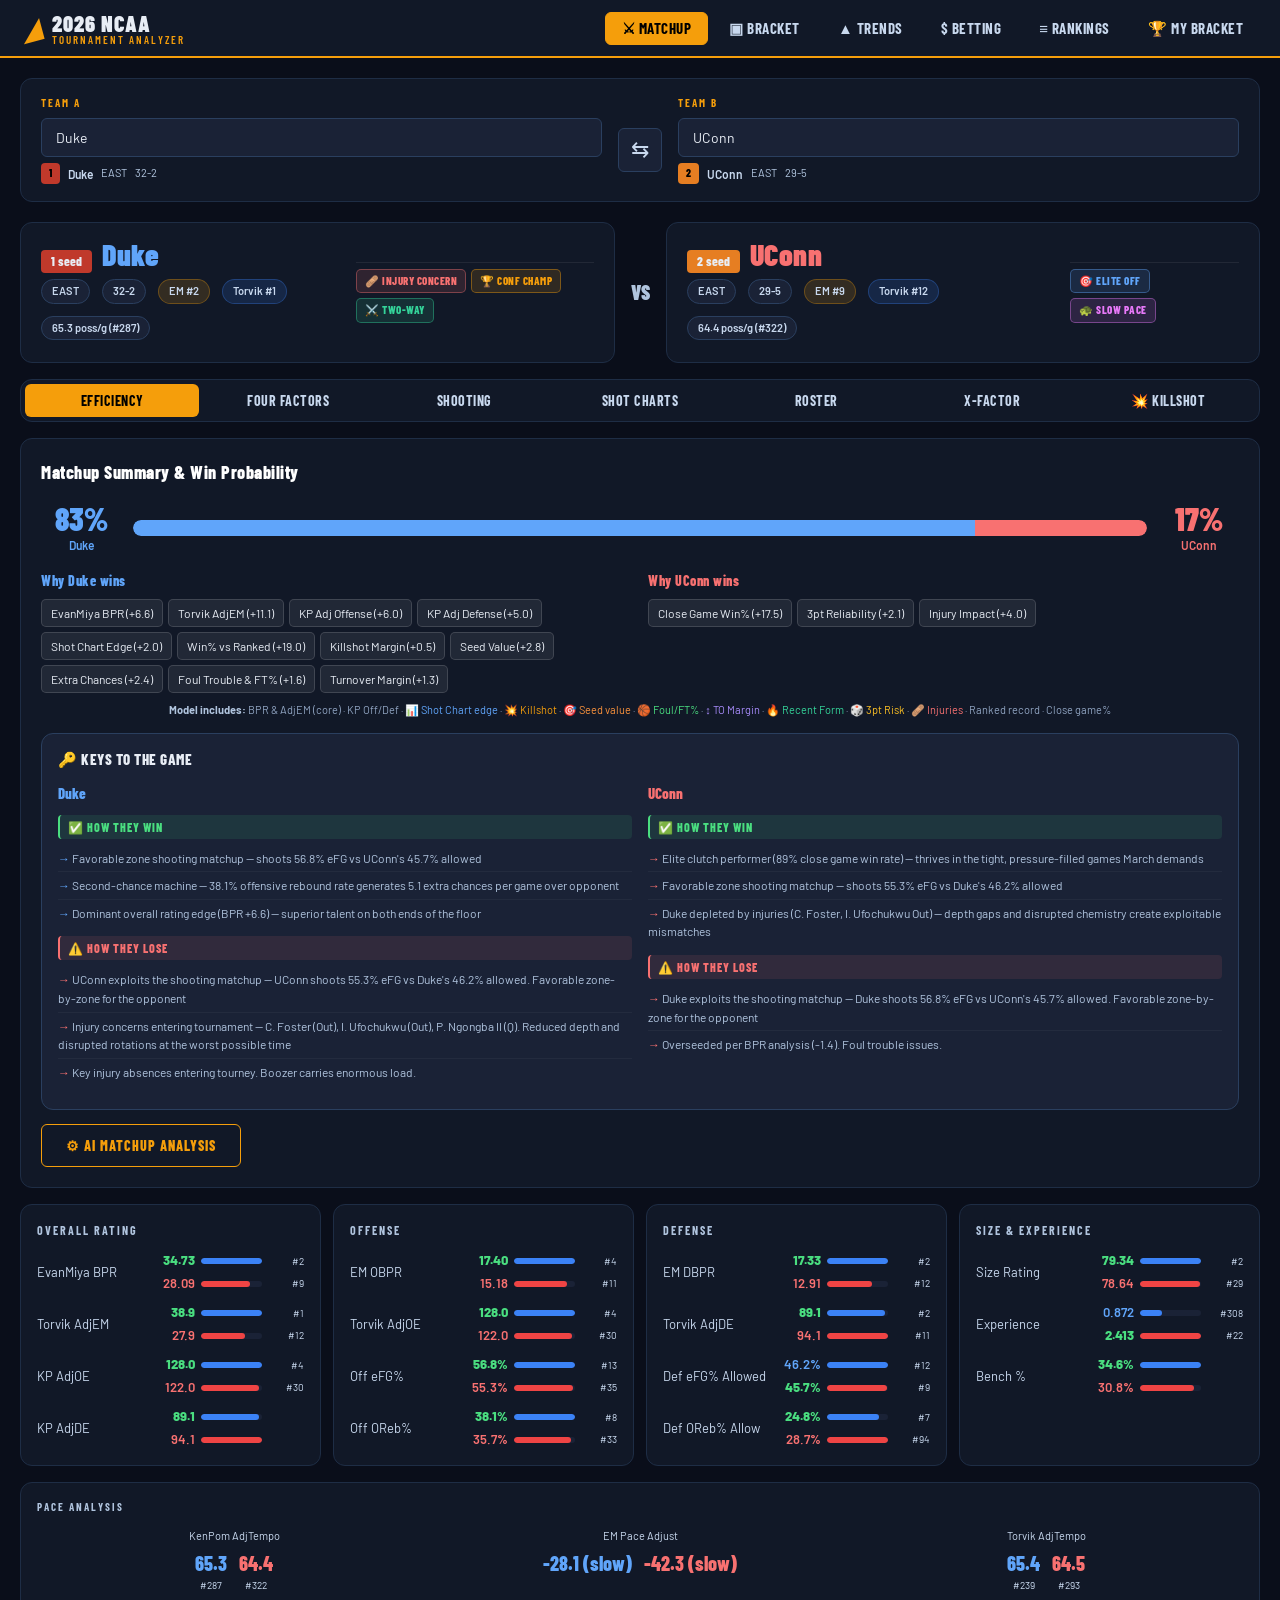
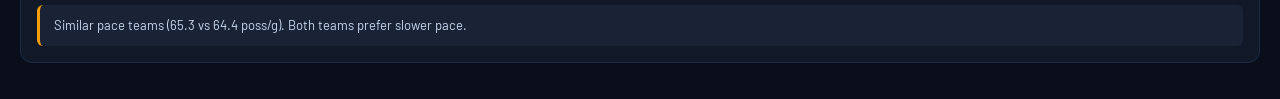
==== index.html @ b0b2c8ce "Add files via upload" ====
<!DOCTYPE html>
<html lang="en">
<head>
<meta charset="UTF-8">
<meta name="viewport" content="width=device-width, initial-scale=1.0">
<title>2026 NCAA Tournament Analyzer</title>
<link rel="preconnect" href="https://fonts.googleapis.com">
<link rel="preconnect" href="https://fonts.gstatic.com" crossorigin>
<link href="https://fonts.googleapis.com/css2?family=Barlow+Condensed:wght@400;600;700;800;900&family=Barlow:wght@400;500;600&display=swap" rel="stylesheet">
<style>
/* ============================================================
   2026 NCAA Tournament Analyzer — Styles
   Aesthetic: Sports editorial, dark/navy base, sharp accents
   ============================================================ */

:root {
  --bg:          #0a0e1a;
  --bg2:         #111827;
  --bg3:         #1a2236;
  --border:      #1e2d45;
  --border2:     #2a3f5f;
  --text:        #e8edf5;
  --text1:       #e8edf5;
  --text2:       #c8d8ee;
  --text3:       #b0c4de;
  --accent:      #f59e0b;
  --accent2:     #3b82f6;
  --red:         #ef4444;
  --green:       #22c55e;
  --orange:      #f97316;

  --seed-1: #c0392b; --seed-2: #e67e22; --seed-3: #2980b9;
  --seed-4: #8e44ad; --seed-5: #27ae60; --seed-6: #16a085;
  --seed-7: #d35400; --seed-8: #2c3e50; --seed-9: #7f8c8d;
  --seed-low: #34495e;

  --font-display: 'Barlow Condensed', sans-serif;
  --font-body:    'Barlow', sans-serif;

  --radius: 6px;
  --radius-lg: 12px;
}

*, *::before, *::after { box-sizing: border-box; margin: 0; padding: 0; }

html { scroll-behavior: smooth; }

body {
  background: var(--bg);
  color: var(--text);
  font-family: var(--font-body);
  font-size: 15px;
  min-height: 100vh;
  line-height: 1.5;
}

/* ── HEADER ─────────────────────────────────────────────── */
#site-header {
  background: var(--bg2);
  border-bottom: 2px solid var(--accent);
  position: sticky; top: 0; z-index: 100;
}
.header-inner {
  max-width: 1400px; margin: 0 auto;
  padding: 0 20px;
  display: flex; align-items: center; justify-content: space-between;
  height: 56px;
}
.logo-block { display: flex; align-items: center; gap: 10px; }
.logo-bracket {
  font-size: 28px; color: var(--accent);
  transform: rotate(-15deg); display: inline-block;
}
.logo-title {
  font-family: var(--font-display);
  font-size: 22px; font-weight: 900;
  color: var(--text); letter-spacing: 1px;
  line-height: 1;
}
.logo-sub {
  font-family: var(--font-display);
  font-size: 11px; font-weight: 600;
  color: var(--accent); letter-spacing: 2px;
  text-transform: uppercase; line-height: 1;
}
.main-nav { display: flex; gap: 4px; }
.nav-btn {
  font-family: var(--font-display);
  font-size: 15px; font-weight: 700;
  letter-spacing: 0.5px; text-transform: uppercase;
  padding: 6px 16px; border-radius: var(--radius);
  border: 1px solid transparent;
  background: transparent; color: var(--text2);
  cursor: pointer; transition: all .15s;
}
.nav-btn:hover { color: var(--text); background: var(--bg3); }
.nav-btn.active {
  background: var(--accent); color: #000;
  border-color: var(--accent);
}

/* ── VIEWS ───────────────────────────────────────────────── */
.view { display: none; max-width: 1400px; margin: 0 auto; padding: 20px; }
.view.active { display: block; }

/* ── TEAM SELECTOR BAR ──────────────────────────────────── */
.team-selector-bar {
  display: flex; align-items: center; gap: 16px;
  background: var(--bg2); border: 1px solid var(--border);
  border-radius: var(--radius-lg); padding: 16px 20px;
  margin-bottom: 20px;
}
.selector-group { flex: 1; position: relative; }
.selector-group label {
  font-family: var(--font-display);
  font-size: 11px; font-weight: 700;
  letter-spacing: 2px; color: var(--accent);
  display: block; margin-bottom: 6px;
}
.selector-inner { position: relative; }
.selector-inner input {
  width: 100%; padding: 10px 14px;
  background: var(--bg3); border: 1px solid var(--border2);
  border-radius: var(--radius); color: var(--text);
  font-family: var(--font-body); font-size: 14px;
  outline: none; transition: border-color .15s;
}
.selector-inner input:focus { border-color: var(--accent2); }
.dropdown {
  position: absolute; top: calc(100% + 4px); left: 0; right: 0;
  background: var(--bg2); border: 1px solid var(--border2);
  border-radius: var(--radius); z-index: 200;
  max-height: 280px; overflow-y: auto;
  box-shadow: 0 8px 24px rgba(0,0,0,.6);
}
.dropdown.hidden { display: none; }
.dropdown-item {
  padding: 10px 14px; cursor: pointer;
  display: flex; align-items: center; gap: 10px;
  border-bottom: 1px solid var(--border);
  transition: background .1s;
}
.dropdown-item:last-child { border-bottom: none; }
.dropdown-item:hover { background: var(--bg3); }
.dropdown-item .di-seed {
  font-family: var(--font-display);
  font-size: 11px; font-weight: 800;
  width: 22px; height: 22px; border-radius: 4px;
  display: flex; align-items: center; justify-content: center;
  background: var(--bg3); color: var(--accent); flex-shrink: 0;
}
.dropdown-item .di-name { font-weight: 600; flex: 1; font-size: 14px; }
.dropdown-item .di-region { font-size: 12px; color: var(--text3); }

#swap-btn {
  font-size: 22px; padding: 8px 12px;
  background: var(--bg3); border: 1px solid var(--border2);
  border-radius: var(--radius); color: var(--text2);
  cursor: pointer; transition: all .15s; flex-shrink: 0;
  margin-top: 20px;
}
#swap-btn:hover { color: var(--accent); border-color: var(--accent); }

.team-pill {
  margin-top: 6px; min-height: 22px;
  font-size: 12px; color: var(--text2);
}
.team-pill.set {
  display: flex; align-items: center; gap: 8px;
}
.pill-seed {
  font-family: var(--font-display);
  font-size: 11px; font-weight: 800;
  padding: 2px 8px; border-radius: 4px;
  background: var(--accent); color: #000;
}
.pill-name { font-weight: 600; }
.pill-region { color: var(--text3); font-size: 11px; }
.pill-record { color: var(--text3); font-size: 11px; }

/* ── PLACEHOLDER ─────────────────────────────────────────── */
.matchup-placeholder {
  text-align: center; padding: 80px 20px;
}
.placeholder-icon {
  font-size: 64px; color: var(--border2);
  margin-bottom: 16px;
}
.matchup-placeholder h2 {
  font-family: var(--font-display);
  font-size: 28px; font-weight: 800;
  margin-bottom: 8px; color: var(--text2);
}
.matchup-placeholder p { color: var(--text3); margin-bottom: 24px; }
.quick-matchups { display: flex; gap: 8px; flex-wrap: wrap; justify-content: center; align-items: center; }
.qm-label { font-size: 12px; color: var(--text3); }
.quick-btn {
  font-family: var(--font-display);
  font-size: 13px; font-weight: 700;
  padding: 8px 14px; border-radius: var(--radius);
  border: 1px solid var(--border2);
  background: var(--bg2); color: var(--text2);
  cursor: pointer; transition: all .15s;
  letter-spacing: 0.3px;
}
.quick-btn:hover { border-color: var(--accent); color: var(--accent); }

/* ── TEAM HEADER CARDS ──────────────────────────────────── */
.team-headers {
  display: flex; align-items: center; gap: 16px;
  margin-bottom: 16px;
}
.team-header-card {
  flex: 1; background: var(--bg2);
  border: 1px solid var(--border);
  border-radius: var(--radius-lg); padding: 16px 20px;
}
.th-seed-name {
  display: flex; align-items: baseline; gap: 10px;
  margin-bottom: 6px;
}
.th-seed {
  font-family: var(--font-display);
  font-size: 13px; font-weight: 800;
  padding: 2px 10px; border-radius: 4px;
}
.th-name {
  font-family: var(--font-display);
  font-size: 30px; font-weight: 900;
  letter-spacing: 0.5px; line-height: 1;
}
.th-meta {
  display: flex; gap: 12px; flex-wrap: wrap;
}
.th-badge {
  font-size: 11px; font-weight: 600;
  padding: 3px 10px; border-radius: 20px;
  background: var(--bg3); color: var(--text2);
  border: 1px solid var(--border2);
}
.th-badge.gold { background: rgba(245,158,11,.15); color: var(--accent); border-color: rgba(245,158,11,.3); }
.th-badge.blue { background: rgba(59,130,246,.15); color: #60a5fa; border-color: rgba(59,130,246,.3); }

.vs-divider {
  font-family: var(--font-display);
  font-size: 20px; font-weight: 900;
  color: var(--text3); flex-shrink: 0;
}

/* ── TABS ────────────────────────────────────────────────── */
.tab-nav {
  display: flex; gap: 2px;
  background: var(--bg2); border: 1px solid var(--border);
  border-radius: var(--radius-lg); padding: 4px;
  margin-bottom: 16px; flex-wrap: wrap;
}
.tab-btn {
  font-family: var(--font-display);
  font-size: 14px; font-weight: 700;
  letter-spacing: 0.5px; text-transform: uppercase;
  padding: 8px 16px; border-radius: var(--radius);
  border: none; background: transparent; color: var(--text2);
  cursor: pointer; transition: all .15s; flex: 1;
}
.tab-btn:hover { color: var(--text); }
.tab-btn.active { background: var(--accent); color: #000; }
.tab-panel { display: none; }
.tab-panel.active { display: block; }

/* ── STATS GRID ──────────────────────────────────────────── */
.stats-grid {
  display: grid;
  grid-template-columns: repeat(auto-fit, minmax(280px, 1fr));
  gap: 12px; margin-bottom: 16px;
}
.stat-card {
  background: var(--bg2); border: 1px solid var(--border);
  border-radius: var(--radius-lg); padding: 16px;
}
.stat-card-title {
  font-family: var(--font-display);
  font-size: 11px; font-weight: 700;
  letter-spacing: 2px; text-transform: uppercase;
  color: var(--text3); margin-bottom: 12px;
}
.stat-row {
  display: flex; align-items: center; gap: 8px;
  margin-bottom: 10px;
}
.stat-row:last-child { margin-bottom: 0; }
.stat-label { font-size: 13px; color: var(--text2); width: 110px; flex-shrink: 0; }
.stat-bars { flex: 1; display: flex; flex-direction: column; gap: 3px; }
.bar-wrap { display: flex; align-items: center; gap: 6px; }
.bar-val { font-size: 13px; font-weight: 600; width: 40px; text-align: right; }
.bar-val.a { color: #60a5fa; }
.bar-val.b { color: #f87171; }
.bar-track {
  flex: 1; height: 6px; background: var(--bg3);
  border-radius: 3px; overflow: hidden;
}
.bar-fill {
  height: 100%; border-radius: 3px;
  transition: width .4s ease;
}
.bar-fill.a { background: #3b82f6; }
.bar-fill.b { background: #ef4444; }
.rank-badge {
  font-size: 10px; color: var(--text3);
  width: 36px; text-align: right; flex-shrink: 0;
}

/* ── PACE SECTION ────────────────────────────────────────── */
.pace-section {
  background: var(--bg2); border: 1px solid var(--border);
  border-radius: var(--radius-lg); padding: 16px;
  margin-bottom: 16px;
}
.pace-title {
  font-family: var(--font-display);
  font-size: 11px; font-weight: 700;
  letter-spacing: 2px; text-transform: uppercase;
  color: var(--text3); margin-bottom: 12px;
}
.pace-grid { display: grid; grid-template-columns: 1fr 1fr 1fr; gap: 12px; }
.pace-item { text-align: center; }
.pace-item-label { font-size: 11px; color: var(--text3); margin-bottom: 4px; }
.pace-item-vals { display: flex; justify-content: center; gap: 12px; }
.pace-val {
  font-family: var(--font-display);
  font-size: 20px; font-weight: 800;
}
.pace-val.a { color: #60a5fa; }
.pace-val.b { color: #f87171; }
.pace-rank { font-size: 10px; color: var(--text3); }
.pace-insight {
  margin-top: 12px; padding: 10px 14px;
  background: var(--bg3); border-radius: var(--radius);
  font-size: 13px; color: var(--text2); line-height: 1.6;
  border-left: 3px solid var(--accent);
}

/* ── FOUR FACTORS ────────────────────────────────────────── */
.ff-section { margin-bottom: 16px; }
.ff-header {
  display: grid; grid-template-columns: 140px 1fr 1fr;
  gap: 8px; padding: 8px 0;
  border-bottom: 1px solid var(--border);
  margin-bottom: 8px;
}
.ff-header span {
  font-family: var(--font-display);
  font-size: 11px; font-weight: 700;
  letter-spacing: 1px; text-transform: uppercase;
  color: var(--text3);
}
.ff-row {
  display: grid; grid-template-columns: 140px 1fr 1fr;
  gap: 8px; padding: 10px 0;
  border-bottom: 1px solid var(--border);
  align-items: center;
}
.ff-row:last-child { border-bottom: none; }
.ff-row-label { font-size: 13px; color: var(--text2); font-weight: 500; }
.ff-cell { display: flex; align-items: center; gap: 8px; }
.ff-val {
  font-family: var(--font-display);
  font-size: 20px; font-weight: 800;
  width: 52px;
}
.ff-val.a { color: #60a5fa; }
.ff-val.b { color: #f87171; }
.ff-bar-track {
  flex: 1; height: 8px; background: var(--bg3);
  border-radius: 4px; overflow: hidden;
}
.ff-bar-fill { height: 100%; border-radius: 4px; }
.ff-bar-fill.a { background: #3b82f6; }
.ff-bar-fill.b { background: #ef4444; }
.ff-rank { font-size: 11px; color: var(--text3); width: 36px; }
.ff-edge { font-size: 11px; font-weight: 700; width: 50px; text-align: right; }
.ff-edge.win { color: var(--green); }
.ff-edge.loss { color: var(--red); }
.ff-edge.even { color: var(--text3); }
.ff-section-head {
  font-family: var(--font-display);
  font-size: 12px; font-weight: 800;
  letter-spacing: 2px; text-transform: uppercase;
  color: var(--accent); margin: 16px 0 8px;
  padding-bottom: 4px; border-bottom: 1px solid var(--border);
}

/* ── SHOOTING ────────────────────────────────────────────── */
.shooting-grid {
  display: grid; grid-template-columns: 1fr 1fr;
  gap: 12px; margin-bottom: 16px;
}
.shooting-card {
  background: var(--bg2); border: 1px solid var(--border);
  border-radius: var(--radius-lg); padding: 16px;
}
.shooting-card-title {
  font-family: var(--font-display);
  font-size: 11px; font-weight: 700;
  letter-spacing: 2px; color: var(--text3);
  margin-bottom: 12px;
}
.pt-dist {
  display: flex; height: 32px; border-radius: 4px;
  overflow: hidden; margin-top: 12px; gap: 2px;
}
.pt-seg {
  display: flex; align-items: center; justify-content: center;
  font-size: 11px; font-weight: 700; color: #000;
  transition: flex .4s ease;
}

/* ── SHOT COURTS ─────────────────────────────────────────── */
.court-row {
  display: flex; gap: 24px; justify-content: center;
  flex-wrap: wrap;
}
.court-container {
  display: flex; flex-direction: column; align-items: center; gap: 8px;
}
.court-label {
  font-family: var(--font-display);
  font-size: 14px; font-weight: 800;
  letter-spacing: 1px;
}
.court-efg {
  font-size: 11px; color: var(--text2);
}
svg.court { display: block; }

/* ── ZONE MATCHUP ────────────────────────────────────────── */
.matchup-toggle {
  display: flex; gap: 4px; margin-bottom: 16px;
}
.mt-btn {
  font-family: var(--font-display);
  font-size: 13px; font-weight: 700;
  padding: 8px 16px; border-radius: var(--radius);
  border: 1px solid var(--border2);
  background: transparent; color: var(--text2);
  cursor: pointer; transition: all .15s;
}
.mt-btn.active { background: var(--accent); color: #000; border-color: var(--accent); }

#zone-matchup-court { margin-bottom: 16px; }
.zm-row { display: flex; justify-content: center; }

#zone-matchup-table {
  background: var(--bg2); border: 1px solid var(--border);
  border-radius: var(--radius-lg); overflow: hidden;
  margin-bottom: 12px;
}
.zm-table { width: 100%; border-collapse: collapse; font-size: 12px; }
.zm-table th {
  font-family: var(--font-display);
  font-size: 10px; font-weight: 700;
  letter-spacing: 1px; text-transform: uppercase;
  color: var(--text3); padding: 10px 12px;
  text-align: left; border-bottom: 1px solid var(--border);
  background: var(--bg3);
}
.zm-table td {
  padding: 9px 12px; border-bottom: 1px solid var(--border);
  vertical-align: middle;
}
.zm-table tr:last-child td { border-bottom: none; }
.zm-chip {
  display: inline-block; font-size: 10px; font-weight: 700;
  padding: 2px 8px; border-radius: 10px;
}
.zm-chip.off { background: rgba(239,68,68,.2); color: #fca5a5; }
.zm-chip.def { background: rgba(59,130,246,.2); color: #93c5fd; }
.zm-chip.even { background: var(--bg3); color: var(--text3); }

#zone-insight {
  background: var(--bg2); border: 1px solid var(--border);
  border-left: 3px solid var(--accent);
  border-radius: var(--radius-lg); padding: 14px 16px;
  font-size: 14px; line-height: 1.7; color: var(--text2);
}
#zone-insight strong { color: var(--text); }

/* ── ROSTER ──────────────────────────────────────────────── */
.roster-grid {
  display: grid; grid-template-columns: 1fr 1fr; gap: 16px;
}
.roster-card {
  background: var(--bg2); border: 1px solid var(--border);
  border-radius: var(--radius-lg); padding: 16px;
}
.roster-card-title {
  font-family: var(--font-display);
  font-size: 12px; font-weight: 800;
  letter-spacing: 2px; text-transform: uppercase;
  color: var(--accent); margin-bottom: 12px;
}
.player-row {
  display: flex; align-items: center; gap: 10px;
  padding: 8px 0; border-bottom: 1px solid var(--border);
}
.player-row:last-child { border-bottom: none; }
.player-rank {
  font-family: var(--font-display);
  font-size: 13px; font-weight: 800;
  color: var(--text3); width: 20px; flex-shrink: 0;
}
.player-name { flex: 1; font-size: 14px; font-weight: 600; }
.player-bpr {
  font-family: var(--font-display);
  font-size: 15px; font-weight: 800;
  color: var(--accent);
}
.player-splits { font-size: 12px; color: var(--text3); }
.size-row {
  display: flex; justify-content: space-between;
  align-items: center; padding: 8px 0;
  border-bottom: 1px solid var(--border);
  font-size: 13px;
}
.size-row:last-child { border-bottom: none; }
.size-label { color: var(--text2); }
.size-vals { display: flex; gap: 20px; }
.size-val { font-weight: 600; }
.size-val.a { color: #60a5fa; }
.size-val.b { color: #f87171; }

/* ── BETTING ─────────────────────────────────────────────── */
.betting-grid {
  display: grid; grid-template-columns: 1fr 1fr; gap: 16px;
  margin-bottom: 16px;
}
.bet-card {
  background: var(--bg2); border: 1px solid var(--border);
  border-radius: var(--radius-lg); padding: 16px;
}
.bet-card-title {
  font-family: var(--font-display);
  font-size: 11px; font-weight: 700;
  letter-spacing: 2px; color: var(--text3);
  margin-bottom: 12px;
}
.bet-record {
  font-family: var(--font-display);
  font-size: 28px; font-weight: 900; margin-bottom: 4px;
}
.bet-record.a { color: #60a5fa; }
.bet-record.b { color: #f87171; }
.bet-pct { font-size: 13px; color: var(--text2); }
.bet-pm {
  font-family: var(--font-display);
  font-size: 20px; font-weight: 800;
}
.bet-pm.pos { color: var(--green); }
.bet-pm.neg { color: var(--red); }

/* ── AI BAR ──────────────────────────────────────────────── */
.ai-bar { margin-top: 16px; }
.ai-btn {
  font-family: var(--font-display);
  font-size: 14px; font-weight: 800;
  letter-spacing: 1px; text-transform: uppercase;
  padding: 12px 24px; border-radius: var(--radius);
  border: 1px solid var(--accent);
  background: transparent; color: var(--accent);
  cursor: pointer; transition: all .15s;
}
.ai-btn:hover { background: var(--accent); color: #000; }
.ai-btn:disabled { opacity: .5; cursor: not-allowed; }
.ai-output {
  margin-top: 12px;
  background: var(--bg2); border: 1px solid var(--border);
  border-left: 3px solid var(--accent2);
  border-radius: var(--radius-lg);
  padding: 16px; font-size: 14px; line-height: 1.8;
  color: var(--text2); white-space: pre-wrap;
}
.ai-output.hidden { display: none; }
.ai-loading { color: var(--text3); font-style: italic; }

/* ── BRACKET VIEW ────────────────────────────────────────── */
.bracket-header {
  margin-bottom: 20px;
}
.bracket-header h2 {
  font-family: var(--font-display);
  font-size: 28px; font-weight: 900; margin-bottom: 4px;
}
.bracket-header p { color: var(--text3); }

.bracket-regions {
  display: grid; grid-template-columns: 1fr 1fr;
  gap: 20px;
}
.bracket-region {
  background: var(--bg2); border: 1px solid var(--border);
  border-radius: var(--radius-lg); overflow: hidden;
}
.region-header {
  padding: 12px 16px;
  font-family: var(--font-display);
  font-size: 16px; font-weight: 900;
  letter-spacing: 2px; text-transform: uppercase;
}
.region-header.EAST  { background: rgba(59,130,246,.2);  color: #60a5fa; }
.region-header.WEST  { background: rgba(245,158,11,.2);  color: var(--accent); }
.region-header.SOUTH { background: rgba(34,197,94,.2);   color: #4ade80; }
.region-header.MIDWEST { background: rgba(239,68,68,.2); color: #fca5a5; }

.bracket-matchup {
  display: flex; align-items: stretch;
  border-bottom: 1px solid var(--border);
}
.bracket-matchup:last-child { border-bottom: none; }
.bracket-team {
  flex: 1; display: flex; align-items: center; gap: 10px;
  padding: 10px 16px; cursor: pointer;
  transition: background .1s;
}
.bracket-team:first-child { border-right: 1px solid var(--border); }
.bracket-team:hover { background: var(--bg3); }
.bt-seed {
  font-family: var(--font-display);
  font-size: 12px; font-weight: 800;
  width: 24px; height: 24px; border-radius: 4px;
  display: flex; align-items: center; justify-content: center;
  flex-shrink: 0; color: #fff;
}
.bt-name { font-size: 13px; font-weight: 600; flex: 1; }
.bt-record { font-size: 11px; color: var(--text3); }
.bt-rank {
  font-size: 10px; color: var(--text3);
  background: var(--bg3); padding: 2px 6px;
  border-radius: 3px;
}
.bracket-vs {
  padding: 10px 8px;
  font-family: var(--font-display);
  font-size: 11px; font-weight: 700;
  color: var(--text3); display: flex; align-items: center;
}

/* ── STANDINGS ───────────────────────────────────────────── */
.standings-header {
  display: flex; align-items: center; justify-content: space-between;
  margin-bottom: 16px; flex-wrap: wrap; gap: 12px;
}
.standings-header h2 {
  font-family: var(--font-display);
  font-size: 28px; font-weight: 900;
}
.sort-controls {
  display: flex; align-items: center; gap: 10px;
}
.sort-controls label { font-size: 12px; color: var(--text3); }
.sort-controls select {
  background: var(--bg2); border: 1px solid var(--border2);
  color: var(--text); border-radius: var(--radius);
  padding: 7px 12px; font-size: 13px;
  font-family: var(--font-body); cursor: pointer; outline: none;
}
.standings-table-wrap {
  background: var(--bg2); border: 1px solid var(--border);
  border-radius: var(--radius-lg); overflow: hidden;
}
.stnds-table { width: 100%; border-collapse: collapse; font-size: 12px; }
.stnds-table th {
  font-family: var(--font-display);
  font-size: 10px; font-weight: 700;
  letter-spacing: 1px; text-transform: uppercase;
  color: var(--text3); padding: 10px 12px;
  text-align: left; border-bottom: 1px solid var(--border);
  background: var(--bg3); white-space: nowrap;
}
.stnds-table td {
  padding: 10px 12px; border-bottom: 1px solid var(--border);
  vertical-align: middle;
}
.stnds-table tr:last-child td { border-bottom: none; }
.stnds-table tr:hover td { background: var(--bg3); }
.stnds-team-cell {
  display: flex; align-items: center; gap: 8px; cursor: pointer;
}
.stnds-team-cell:hover .stnds-name { color: var(--accent); }
.stnds-rank-num {
  font-family: var(--font-display);
  font-size: 13px; font-weight: 800; color: var(--text3);
  width: 28px;
}
.stnds-seed {
  font-family: var(--font-display);
  font-size: 10px; font-weight: 800;
  padding: 2px 6px; border-radius: 3px;
  flex-shrink: 0;
}
.stnds-name { font-weight: 600; font-size: 14px; }
.stnds-region { font-size: 11px; color: var(--text3); }
.stat-val { font-weight: 600; }
.stat-rank-sm { font-size: 10px; color: var(--text3); }

/* ── UTILITY ─────────────────────────────────────────────── */
.hidden { display: none !important; }
.text-green { color: var(--green); }
.text-red { color: var(--red); }
.text-accent { color: var(--accent); }

/* seed colors */
.seed-bg-1 { background: var(--seed-1); }
.seed-bg-2 { background: var(--seed-2); }
.seed-bg-3 { background: var(--seed-3); }
.seed-bg-4 { background: var(--seed-4); }
.seed-bg-5 { background: var(--seed-5); }
.seed-bg-6 { background: var(--seed-6); }
.seed-bg-7 { background: var(--seed-7); }
.seed-bg-8 { background: var(--seed-8); }
.seed-bg-9  { background: var(--seed-low); }
.seed-bg-10 { background: var(--seed-low); }
.seed-bg-11 { background: var(--seed-low); }
.seed-bg-12 { background: var(--seed-low); }
.seed-bg-13 { background: var(--seed-low); }
.seed-bg-14 { background: var(--seed-low); }
.seed-bg-15 { background: var(--seed-low); }
.seed-bg-16 { background: var(--seed-low); }

.chart-sub-tabs {
  display: flex; gap: 4px;
  background: var(--bg2); border: 1px solid var(--border);
  border-radius: var(--radius-lg); padding: 4px;
  margin-bottom: 16px; width: fit-content;
}
.sub-tab-btn {
  font-family: var(--font-display);
  font-size: 13px; font-weight: 700;
  letter-spacing: 0.5px; text-transform: uppercase;
  padding: 7px 16px; border-radius: var(--radius);
  border: none; background: transparent; color: var(--text2);
  cursor: pointer; transition: all .15s;
}
.sub-tab-btn.active { background: var(--bg3); color: var(--text); }
.sub-tab-panel { display: none; }
.sub-tab-panel.active { display: block; }

/* Scrollbar */
::-webkit-scrollbar { width: 6px; height: 6px; }
::-webkit-scrollbar-track { background: var(--bg); }
::-webkit-scrollbar-thumb { background: var(--border2); border-radius: 3px; }
::-webkit-scrollbar-thumb:hover { background: var(--text3); }

/* Responsive */

/* ── SHOOTING TAB ────────────────────────────────────────── */
.shooting-card {
  background: var(--bg2); border: 1px solid var(--border);
  border-radius: var(--radius-lg); padding: 14px 16px; margin-bottom: 12px;
}
.shooting-hdr {
  display: grid; grid-template-columns: 1fr auto 1fr;
  align-items: center; margin-bottom: 10px; padding-bottom: 8px;
  border-bottom: 1px solid var(--border); font-size: 14px;
}
.shooting-hdr > span:last-child { text-align: right; }
.shooting-hdr-title {
  font-family: var(--font-display); font-size: 14px; font-weight: 800;
  letter-spacing: 0.5px; text-align: center; color: var(--text);
}
.shooting-row {
  display: grid; grid-template-columns: 1fr 120px 1fr;
  align-items: center; padding: 6px 0;
  border-bottom: 1px solid rgba(255,255,255,0.04); font-size: 14px;
}
.shooting-row:last-child { border-bottom: none; }
.sr-val {
  font-family: var(--font-display); font-size: 16px; font-weight: 700;
  color: var(--text);
}
.sr-val.a { text-align: left; }
.sr-val.b { text-align: right; }
.sr-label {
  text-align: center; font-size: 11px; color: var(--text3);
  text-transform: uppercase; letter-spacing: 0.6px; font-weight: 600;
}

@media (max-width: 768px) {
  .bracket-regions { grid-template-columns: 1fr; }
  .shooting-grid { grid-template-columns: 1fr; }
  .roster-grid { grid-template-columns: 1fr; }
  .betting-grid { grid-template-columns: 1fr; }
  .team-selector-bar { flex-direction: column; }
  #swap-btn { margin-top: 0; align-self: center; }
  .pace-grid { grid-template-columns: 1fr 1fr; }
  .team-headers { flex-direction: column; }
  .vs-divider { text-align: center; }
}

/* ── X-FACTOR CARDS ──────────────────────────────────────── */
.xf-card {
  background: var(--bg2); border: 1px solid var(--border);
  border-radius: var(--radius-lg); padding: 16px;
  margin-bottom: 12px;
}

/* ── TRENDS VIEW ─────────────────────────────────────────── */
.trends-header { margin-bottom: 20px; }
.trends-header h2 { font-family: var(--font-display); font-size: 28px; font-weight: 900; margin-bottom: 4px; }
.trends-header p { color: var(--text3); }

.trend-card {
  border: 1px solid; border-radius: var(--radius-lg);
  padding: 16px 20px; margin-bottom: 16px;
}
.trend-card-header {
  display: flex; align-items: flex-start; gap: 12px;
  margin-bottom: 14px;
}
.trend-icon { font-size: 24px; flex-shrink: 0; margin-top: 2px; }
.trend-label {
  font-family: var(--font-display); font-size: 18px; font-weight: 800;
  letter-spacing: 0.5px; line-height: 1.1; margin-bottom: 4px;
}
.trend-note { font-size: 12px; color: var(--text3); line-height: 1.5; flex: 1; }
.trend-count {
  font-family: var(--font-display); font-size: 28px; font-weight: 900;
  flex-shrink: 0; opacity: 0.8;
}
.trend-teams-grid {
  display: flex; flex-wrap: wrap; gap: 6px;
}
.trend-team-pill {
  display: flex; align-items: center; gap: 6px;
  background: rgba(255,255,255,0.05); border: 1px solid rgba(255,255,255,0.1);
  border-radius: 6px; padding: 5px 10px;
  cursor: pointer; transition: all .15s; font-size: 12px;
}
.trend-team-pill:hover { background: rgba(255,255,255,0.1); border-color: rgba(255,255,255,0.25); }
.trend-seed {
  font-family: var(--font-display); font-size: 10px; font-weight: 800;
  width: 20px; height: 20px; border-radius: 3px;
  display: flex; align-items: center; justify-content: center; flex-shrink: 0;
}
.trend-team-name { font-weight: 600; }
.trend-match-note { font-size: 10px; color: var(--text3); }

/* ── BETTING PAGE ────────────────────────────────────────── */
.betting-page-header { margin-bottom: 20px; }
.betting-page-header h2 { font-family: var(--font-display); font-size: 28px; font-weight: 900; margin-bottom: 4px; }
.betting-page-header p { color: var(--text3); }

.bet-grid-2 {
  display: grid; grid-template-columns: 1fr 1fr; gap: 16px; margin-bottom: 16px;
}
.bet-section-card {
  background: var(--bg2); border: 1px solid var(--border);
  border-radius: var(--radius-lg); padding: 16px; overflow: hidden;
}
.bet-section-title {
  font-family: var(--font-display); font-size: 14px; font-weight: 800;
  letter-spacing: 0.5px; margin-bottom: 10px; display: flex; align-items: center; gap: 8px; flex-wrap: wrap;
}
.bet-section-icon { font-size: 16px; }
.bet-section-sub { font-size: 11px; color: var(--text3); font-family: var(--font-body); font-weight: 400; width: 100%; margin-top: 2px; }
.bet-col-headers {
  display: grid; grid-template-columns: 22px 1fr 60px 80px 44px 50px;
  gap: 6px; padding: 4px 0; border-bottom: 1px solid var(--border);
  font-size: 10px; color: var(--text3); font-weight: 600; letter-spacing: 0.5px; text-transform: uppercase;
  margin-bottom: 4px;
}
.bet-row {
  display: grid; grid-template-columns: 22px 1fr 60px 80px 44px 50px;
  gap: 6px; padding: 6px 0; border-bottom: 1px solid var(--border);
  align-items: center; cursor: pointer; transition: background .1s; border-radius: 4px;
}
.bet-row:last-child { border-bottom: none; }
.bet-row:hover { background: var(--bg3); }
.bet-row-seed {
  font-family: var(--font-display); font-size: 10px; font-weight: 800;
  width: 22px; height: 22px; border-radius: 3px;
  display: flex; align-items: center; justify-content: center; flex-shrink: 0;
}
.bet-row-name { font-size: 13px; font-weight: 600; }
.bet-row-record { font-size: 12px; color: var(--text2); }
.bet-row-val { font-family: var(--font-display); font-size: 14px; font-weight: 800; }
.bet-bar-wrap { }
.bet-bar-track { height: 5px; background: var(--bg3); border-radius: 3px; overflow: hidden; }
.bet-bar-fill { height: 100%; border-radius: 3px; transition: width .3s; }
.bet-row-pm { font-family: var(--font-display); font-size: 13px; font-weight: 700; }
.bet-row-region { font-size: 10px; color: var(--text3); }

.bet-pace-guide {
  background: var(--bg2); border: 1px solid var(--border);
  border-radius: var(--radius-lg); padding: 16px; margin-bottom: 12px;
}
.pace-guide-grid { display: grid; grid-template-columns: 1fr 1fr; gap: 16px; margin-top: 12px; }
.pace-box {
  background: var(--bg3); border: 1px solid var(--border);
  border-radius: var(--radius); padding: 12px;
}
.pace-box-label { font-size: 12px; font-weight: 700; margin-bottom: 8px; }
.pace-pills { display: flex; flex-wrap: wrap; gap: 5px; }
.pace-pill {
  display: inline-flex; align-items: center; gap: 5px;
  border: 1px solid; border-radius: 5px; padding: 3px 8px;
  font-size: 11px; font-weight: 600; cursor: pointer;
  background: rgba(255,255,255,0.04); transition: background .1s;
}
.pace-pill:hover { background: rgba(255,255,255,0.1); }

/* ATS vs ranked record inline display */
.ats-ranked-inline {
  display: flex; gap: 20px; padding: 8px 0; border-bottom: 1px solid var(--border);
}
.ats-ri-team { font-size: 12px; font-weight: 600; min-width: 80px; }
.ats-ri-record { font-family: var(--font-display); font-size: 16px; font-weight: 800; }
.ats-ri-cover { font-size: 11px; color: var(--text3); }

@media (max-width: 768px) {
  .bet-grid-2 { grid-template-columns: 1fr; }
  .pace-guide-grid { grid-template-columns: 1fr; }
  .bet-col-headers, .bet-row { grid-template-columns: 22px 1fr 55px 70px 40px; }
  .bet-row-region { display: none; }
}

/* ── TEAM LOGOS ──────────────────────────────────────────── */
.team-logo {
  width: 52px; height: 52px; object-fit: contain;
  border-radius: 6px; flex-shrink: 0;
  background: rgba(255,255,255,0.04);
}
.team-logo-sm {
  width: 28px; height: 28px; object-fit: contain; flex-shrink: 0;
}
.team-logo-lg {
  width: 64px; height: 64px; object-fit: contain; flex-shrink: 0;
}
.th-logo-name {
  display: flex; align-items: center; gap: 12px; margin-bottom: 6px;
}
/* Selector pill with logo */
.pill-logo { width: 22px; height: 22px; object-fit: contain; }
/* Court label sizes bumped up */
.court-label { font-size: 16px !important; }
/* Trend team pills slightly larger */
.trend-team-name { font-size: 13px; }
/* Stats card title */
.stat-card-title { font-size: 12px; }
/* Bracket team name */
.bt-name { font-size: 14px !important; }
/* Shot chart sub-tab */
.sub-tab-btn { font-size: 14px !important; }

/* ── BETTING MATCHUP VIEW ─────────────────────────────── */
.bet-team-card {
  border: 1px solid; border-radius: var(--radius-lg);
  padding: 16px;
}
.bet-kv-grid {
  display: grid; grid-template-columns: repeat(3, 1fr); gap: 8px;
}
.bet-kv {
  background: var(--bg3); border-radius: var(--radius);
  padding: 8px 10px; text-align: center;
}
.bet-kv-label {
  font-size: 10px; text-transform: uppercase; letter-spacing: 0.7px;
  color: var(--text3); margin-bottom: 3px; font-weight: 600;
}
.bet-kv-val {
  font-family: var(--font-display); font-size: 18px; font-weight: 800; line-height: 1;
}
.bet-comp-card {
  background: var(--bg2); border: 1px solid var(--border);
  border-radius: var(--radius-lg); padding: 16px;
}
.bet-comp-header {
  display: flex; align-items: center; justify-content: space-between;
  margin-bottom: 10px; padding-bottom: 8px;
  border-bottom: 1px solid var(--border);
}
.bet-comp-team {
  display: flex; align-items: center; gap: 7px;
}
.bet-comp-team.b { flex-direction: row-reverse; }
.bet-comp-row {
  display: grid; grid-template-columns: 1fr 140px 1fr;
  gap: 8px; align-items: center; padding: 6px 0;
  border-bottom: 1px solid rgba(255,255,255,0.04);
  font-size: 14px;
}
.bet-comp-row:last-child { border-bottom: none; }
.bet-comp-label {
  font-size: 11px; color: var(--text3); text-align: center;
  text-transform: uppercase; letter-spacing: 0.6px; font-weight: 600;
}
.bet-comp-val {
  font-family: var(--font-display); font-size: 16px; font-weight: 700;
  color: var(--text1);
}
.bet-comp-val.a { text-align: left; }
.bet-comp-val.b { text-align: right; }
.bet-rank-badges {
  display: flex; justify-content: space-between; align-items: center;
}

@media (max-width: 768px) {
  .bet-kv-grid { grid-template-columns: repeat(2, 1fr); }
  .bet-comp-row { grid-template-columns: 1fr 110px 1fr; font-size: 13px; }
  .bet-comp-val { font-size: 14px; }
}

/* ── WHITE TEXT FIXES (small / secondary text) ─────────── */
.stat-label, .ff-row-label, .pace-item-label, .pace-rank,
.player-splits, .di-region, .bet-comp-label, .bet-kv-label,
.bet-section-sub, .trend-note, .stnds-region,
.th-meta, .th-badge, .size-label,
.xf-card [style*="color:#556882"], .xf-card [style*="color:#8fa3c0"],
.bet-comp-card [style*="color:#556882"], .bet-comp-card [style*="color:#8fa3c0"] {
  color: #c8d8ee !important;
}
/* Keep very subtle divider text a touch lighter than white */
.bet-comp-label { color: #b0c4de !important; }
/* Rank badges to white */
.rank-badge, .ff-rank { color: #c8d8ee !important; }
/* General small color:var(--text3) override */
:root { --text3: #b0c4de; }

/* ── WIN PROBABILITY SUMMARY ────────────────────────────── */
.win-summary-card {
  background: var(--bg2); border: 1px solid var(--border);
  border-radius: var(--radius-lg); padding: 20px; margin-bottom: 16px;
}
.win-summary-title {
  font-family: var(--font-display); font-size: 18px; font-weight: 800;
  letter-spacing: 0.5px; margin-bottom: 16px; color: #fff;
}
.win-prob-bar-wrap {
  display: flex; align-items: center; gap: 12px; margin-bottom: 16px;
}
.win-prob-team { text-align: center; min-width: 80px; flex-shrink: 0; }
.win-prob-pct {
  font-family: var(--font-display); font-size: 32px; font-weight: 900; line-height: 1;
}
.win-prob-name { font-size: 12px; font-weight: 600; color: #c8d8ee; margin-top: 2px; }
.win-prob-bar-track {
  flex: 1; height: 16px; border-radius: 8px; overflow: hidden;
  display: flex; background: var(--bg3);
}
.win-prob-fill { height: 100%; transition: width 0.5s ease; }
.win-prob-fill.a { border-radius: 8px 0 0 8px; }
.win-prob-fill.b { border-radius: 0 8px 8px 0; }

.win-reasons-grid {
  display: grid; grid-template-columns: 1fr 1fr; gap: 16px;
}
.win-reasons-col { }
.win-reasons-hdr {
  display: flex; align-items: center; gap: 8px;
  font-family: var(--font-display); font-size: 14px; font-weight: 800;
  letter-spacing: 0.5px; margin-bottom: 8px;
}
.win-edges { display: flex; flex-wrap: wrap; gap: 5px; }
.win-edge-pill {
  background: rgba(255,255,255,0.07); border: 1px solid rgba(255,255,255,0.14);
  border-radius: 5px; padding: 4px 9px; font-size: 12px; color: #e8edf5;
}
.win-edge-pill strong { color: #fff; }
.win-edge-pill.muted { color: #8fa3c0; font-style: italic; }

/* ── SHOT CHART INSTRUCTIONS ────────────────────────────── */
.shot-chart-guide {
  background: rgba(30,42,68,0.7); border: 1px solid var(--border);
  border-radius: var(--radius-lg); padding: 14px 18px; margin-bottom: 14px;
}
.scg-title {
  font-family: var(--font-display); font-size: 15px; font-weight: 800;
  color: #fff; margin-bottom: 10px;
}
.scg-body { display: flex; flex-direction: column; gap: 7px; }
.scg-item {
  display: flex; align-items: flex-start; gap: 10px; font-size: 13px; color: #c8d8ee;
}
.scg-icon {
  font-size: 14px; flex-shrink: 0; width: 26px; height: 26px;
  display: flex; align-items: center; justify-content: center;
  border-radius: 5px; background: rgba(255,255,255,0.08);
}
.scg-zones-legend {
  display: flex; flex-wrap: wrap; gap: 6px; margin-top: 6px; padding-top: 8px;
  border-top: 1px solid var(--border);
}
.scg-zone-tag {
  background: rgba(255,255,255,0.06); border: 1px solid rgba(255,255,255,0.12);
  border-radius: 4px; padding: 3px 8px; font-size: 11px; color: #c8d8ee;
}

/* ── BETTING SUB-TABS ─────────────────────────────────── */
.bet-sub-nav {
  display: flex; gap: 8px; margin-bottom: 16px;
}
.bet-sub-btn {
  font-family: var(--font-display); font-size: 15px; font-weight: 700;
  padding: 8px 20px; border-radius: var(--radius); border: 1px solid var(--border);
  background: var(--bg2); color: var(--text2); cursor: pointer; transition: all .15s;
}
.bet-sub-btn.active {
  background: var(--accent); color: #000; border-color: var(--accent);
}
.bet-sub-btn:hover:not(.active) { background: var(--bg3); color: var(--text); }

/* ── QUICK HITS ───────────────────────────────────────── */
.qh-note {
  font-size: 12px; color: #b0c4de; margin-bottom: 16px;
  padding: 8px 14px; background: var(--bg2); border-radius: var(--radius);
  border-left: 3px solid var(--accent2);
}
.qh-grid {
  display: grid; grid-template-columns: 1fr 1fr; gap: 14px;
}
.qh-card {
  background: var(--bg2); border: 1px solid var(--border);
  border-radius: var(--radius-lg); padding: 14px;
}
.qh-card-title {
  display: flex; align-items: flex-start; gap: 10px;
  margin-bottom: 12px; font-size: 18px;
}
.qh-pill-wrap { display: flex; flex-wrap: wrap; gap: 6px; }
.qh-pill {
  display: flex; align-items: center; gap: 6px;
  background: rgba(255,255,255,0.05); border: 1px solid rgba(255,255,255,0.12);
  border-radius: 6px; padding: 5px 9px; cursor: pointer; transition: background .12s;
}
.qh-pill:hover { background: rgba(255,255,255,0.12); }

@media (max-width: 768px) {
  .qh-grid { grid-template-columns: 1fr; }
}

/* ── STNAV PANELS (standings sub-tabs) ──────────────────── */
.stnav-panel { display: none; }
.stnav-panel.active { display: block; }

/* ── SEED ANALYSIS ───────────────────────────────────────── */
.seed-card {
  background: var(--bg2); border: 1px solid var(--border);
  border-radius: var(--radius); padding: 10px 12px;
  cursor: pointer; transition: background .12s;
}
.seed-card:hover { background: var(--bg3); }

/* ── LOSS PATTERNS ───────────────────────────────────────── */
.lp-tag-grid {
  display: grid; grid-template-columns: repeat(auto-fill, minmax(220px, 1fr));
  gap: 10px; margin-bottom: 16px;
}
.lp-tag-card {
  border: 1px solid var(--border); border-radius: var(--radius-lg); padding: 12px;
}
.lp-mini-pill {
  display: inline-flex; align-items: center; gap: 3px;
  background: rgba(255,255,255,0.06); border-radius: 4px;
  padding: 2px 5px; cursor: pointer; transition: background .12s;
}
.lp-mini-pill:hover { background: rgba(255,255,255,0.14); }

.lp-team-grid {
  display: grid; grid-template-columns: repeat(auto-fill, minmax(340px, 1fr));
  gap: 10px;
}
.lp-team-card {
  background: var(--bg2); border: 1px solid var(--border);
  border-radius: var(--radius-lg); padding: 12px 14px;
  transition: border-color .15s;
}
.lp-team-card:hover { border-color: var(--border2); }
.lp-flag {
  font-size: 12px; color: #b0c4de; padding: 5px 8px;
  border-radius: 5px; margin-top: 5px; line-height: 1.4;
}
.lp-flag.red  { background: rgba(248,113,113,0.1); border-left: 2px solid #f87171; }
.lp-flag.green{ background: rgba(74,222,128,0.1);  border-left: 2px solid #4ade80; }
.lp-matchup-btn {
  font-family: var(--font-display); font-size: 12px; font-weight: 700;
  padding: 5px 10px; border-radius: var(--radius); border: 1px solid var(--border2);
  background: var(--bg3); color: var(--text2); cursor: pointer; white-space: nowrap;
  transition: all .12s;
}
.lp-matchup-btn:hover { background: var(--accent2); color: #fff; border-color: var(--accent2); }

@media (max-width: 768px) {
  .lp-team-grid { grid-template-columns: 1fr; }
  .lp-tag-grid  { grid-template-columns: 1fr 1fr; }
}

/* ── KEYS TO THE GAME ────────────────────────────────────── */
.keys-to-game {
  margin-top: 14px;
  background: var(--bg3);
  border: 1px solid var(--border2);
  border-radius: var(--radius-lg);
  padding: 14px 16px;
}
.ktg-title {
  font-family: var(--font-display); font-size: 15px; font-weight: 800;
  color: var(--text); letter-spacing: 0.5px; margin-bottom: 12px;
  text-transform: uppercase;
}
.ktg-grid {
  display: grid; grid-template-columns: 1fr 1fr; gap: 16px;
}
.ktg-col {}
.ktg-team-hdr {
  font-family: var(--font-display); font-size: 15px; font-weight: 800;
  display: flex; align-items: center; gap: 6px; margin-bottom: 10px;
}
.ktg-section { margin-bottom: 10px; }
.ktg-section-hdr {
  font-family: var(--font-display); font-size: 12px; font-weight: 800;
  letter-spacing: 1px; text-transform: uppercase; margin-bottom: 6px;
  padding: 3px 8px; border-radius: 4px;
}
.ktg-section-hdr.win  { color: #4ade80; background: rgba(74,222,128,0.1);  border-left: 2px solid #4ade80; }
.ktg-section-hdr.lose { color: #f87171; background: rgba(248,113,113,0.1); border-left: 2px solid #f87171; }
.ktg-list {
  list-style: none; padding: 0; margin: 0;
}
.ktg-list li {
  font-size: 12px; color: #b0c4de; line-height: 1.55;
  padding: 4px 0; border-bottom: 1px solid rgba(255,255,255,0.04);
}
.ktg-list li:last-child { border-bottom: none; }

@media (max-width: 768px) {
  .ktg-grid { grid-template-columns: 1fr; }
}

/* ── TEAM HEADER BADGES ──────────────────────────────────── */
.th-badges {
  display: flex; flex-wrap: wrap; gap: 5px;
  margin-top: 6px; padding-top: 6px;
  border-top: 1px solid rgba(255,255,255,0.07);
}
.th-badge-pill {
  display: inline-flex; align-items: center; gap: 3px;
  font-family: var(--font-display); font-size: 11px; font-weight: 800;
  letter-spacing: 0.5px; text-transform: uppercase;
  padding: 3px 8px; border-radius: 5px; border: 1px solid;
  white-space: nowrap; cursor: default;
  transition: opacity .15s;
}
.th-badge-pill:hover { opacity: 0.85; }

</style>
</head>
<body>

<div id="app">
  <!-- HEADER -->
  <header id="site-header">
    <div class="header-inner">
      <div class="logo-block">
        <span class="logo-bracket">&#9698;</span>
        <div>
          <div class="logo-title">2026 NCAA</div>
          <div class="logo-sub">Tournament Analyzer</div>
        </div>
      </div>
      <nav class="main-nav">
        <button class="nav-btn active" data-view="matchup">&#9876; Matchup</button>
        <button class="nav-btn" data-view="bracket">&#9635; Bracket</button>
        <button class="nav-btn" data-view="trends">&#9650; Trends</button>
        <button class="nav-btn" data-view="betting">&#36; Betting</button>
        <button class="nav-btn" data-view="standings">&#8801; Rankings</button>
        <button class="nav-btn" data-view="mybracket">🏆 My Bracket</button>
      </nav>
    </div>
  </header>

  <!-- MATCHUP VIEW -->
  <div id="view-matchup" class="view active">
    <div class="team-selector-bar">
      <div class="selector-group" id="team-a-group">
        <label>TEAM A</label>
        <div class="selector-inner">
          <input type="text" id="search-a" placeholder="Search team..." autocomplete="off">
          <div id="dropdown-a" class="dropdown hidden"></div>
        </div>
        <div id="team-a-pill" class="team-pill"></div>
      </div>
      <button id="swap-btn" title="Swap teams">&#8646;</button>
      <div class="selector-group" id="team-b-group">
        <label>TEAM B</label>
        <div class="selector-inner">
          <input type="text" id="search-b" placeholder="Search team..." autocomplete="off">
          <div id="dropdown-b" class="dropdown hidden"></div>
        </div>
        <div id="team-b-pill" class="team-pill"></div>
      </div>
    </div>

    <div id="matchup-content" class="matchup-content hidden">
      <!-- Team header cards -->
      <div class="team-headers">
        <div class="team-header-card" id="header-a"></div>
        <div class="vs-divider">VS</div>
        <div class="team-header-card" id="header-b"></div>
      </div>

      <!-- Tab navigation -->
      <div class="tab-nav">
        <button class="tab-btn active" data-tab="efficiency">Efficiency</button>
        <button class="tab-btn" data-tab="fourfactors">Four Factors</button>
        <button class="tab-btn" data-tab="shooting">Shooting</button>
        <button class="tab-btn" data-tab="shotcharts">Shot Charts</button>
        <button class="tab-btn" data-tab="roster">Roster</button>
        <button class="tab-btn" data-tab="xfactor">X-Factor</button>
        <button class="tab-btn" data-tab="killshot">💥 Killshot</button>
      </div>

      <!-- TAB: Efficiency -->
      <div id="tab-efficiency" class="tab-panel active">
        <div id="win-summary-section"></div>
        <div class="stats-grid" id="eff-grid"></div>
        <div class="pace-section" id="pace-section"></div>
      </div>

      <!-- TAB: Four Factors -->
      <div id="tab-fourfactors" class="tab-panel">
        <div id="ff-content"></div>
        <div class="ai-bar">
          <button class="ai-btn" id="ai-ff-btn">&#9881; AI Four Factors Analysis</button>
          <div id="ai-ff-output" class="ai-output hidden"></div>
        </div>
      </div>

      <!-- TAB: Shooting -->
      <div id="tab-shooting" class="tab-panel">
        <div id="shooting-content"></div>
      </div>

      <!-- TAB: Shot Charts -->
      <div id="tab-shotcharts" class="tab-panel">
        <div id="shot-chart-instructions"></div>
        <div class="chart-sub-tabs">
          <button class="sub-tab-btn active" data-subtab="offense">Offense</button>
          <button class="sub-tab-btn" data-subtab="defense">Defense</button>
          <button class="sub-tab-btn" data-subtab="matchup">Zone Matchup</button>
        </div>
        <div id="subtab-offense" class="sub-tab-panel active">
          <div class="court-row" id="courts-offense"></div>
        </div>
        <div id="subtab-defense" class="sub-tab-panel">
          <div class="court-row" id="courts-defense"></div>
        </div>
        <div id="subtab-matchup" class="sub-tab-panel">
          <div class="matchup-toggle">
            <button class="mt-btn active" id="mt-a-ball">Team A ball vs Team B defense</button>
            <button class="mt-btn" id="mt-b-ball">Team B ball vs Team A defense</button>
          </div>
          <div id="zone-matchup-court"></div>
          <div id="zone-matchup-table"></div>
          <div id="zone-insight"></div>
        </div>
      </div>

      <!-- TAB: Roster -->
      <div id="tab-roster" class="tab-panel">
        <div id="roster-content"></div>
      </div>

      <!-- TAB: Killshot -->
      <div id="tab-killshot" class="tab-panel">
        <div id="killshot-content"></div>
      </div>

      <!-- TAB: X-Factor -->
      <div id="tab-xfactor" class="tab-panel">
        <div id="xfactor-content"></div>
        <div class="ai-bar">
          <button class="ai-btn" id="ai-xf-btn">&#9881; AI X-Factor Analysis</button>
          <div id="ai-xf-output" class="ai-output hidden"></div>
        </div>
      </div>
    </div>

    <div id="matchup-placeholder" class="matchup-placeholder">
      <div class="placeholder-icon">&#9698;</div>
      <h2>Select Two Teams to Analyze</h2>
      <p>Search for any two 2026 NCAA Tournament teams to see a full head-to-head breakdown</p>
      <div class="quick-matchups">
        <div class="qm-label">Quick picks:</div>
        <button class="quick-btn" data-a="Duke" data-b="UConn">Duke vs UConn</button>
        <button class="quick-btn" data-a="Michigan" data-b="Florida">Michigan vs Florida</button>
        <button class="quick-btn" data-a="Houston" data-b="Iowa State">Houston vs Iowa State</button>
        <button class="quick-btn" data-a="Arizona" data-b="Purdue">Arizona vs Purdue</button>
        <button class="quick-btn" data-a="North Carolina" data-b="Duke">UNC vs Duke</button>
      </div>
    </div>
  </div>

  <!-- BRACKET VIEW -->
  <div id="view-bracket" class="view">
    <div class="bracket-header">
      <h2>2026 NCAA Tournament Bracket</h2>
      <p>Click any team to load them into the matchup analyzer</p>
    </div>
    <div class="bracket-regions" id="bracket-regions"></div>
  </div>

  <!-- TRENDS VIEW -->
  <div id="view-trends" class="view">
    <div class="trends-header">
      <h2>Tournament Trends</h2>
      <p>Historical patterns from 2010–2025 NCAA Tournaments — which teams fit the profile?</p>
    </div>
    <div id="trends-content"></div>
  </div>

  <!-- BETTING VIEW -->
  <div id="view-betting" class="view">
    <div class="betting-page-header">
      <h2>💰 Betting Analysis</h2>
      <p>Head-to-head betting breakdown for the selected matchup — same teams as the Matchup tab</p>
    </div>
    <div id="betting-page-content"></div>
  </div>

  <!-- RANKINGS VIEW -->
  <div id="view-standings" class="view">
    <div class="standings-header">
      <h2>Tournament Field Rankings</h2>
    </div>
    <div class="bet-sub-nav" style="margin-bottom:16px">
      <button class="bet-sub-btn active" data-stnav="rankings">📊 Rankings</button>
      <button class="bet-sub-btn" data-stnav="seedanalysis">🎯 Seed Analysis</button>
      <button class="bet-sub-btn" data-stnav="upsethistory">💥 Upset History</button>
      <button class="bet-sub-btn" data-stnav="losspatterns">📉 Loss Patterns</button>
    </div>
    <div id="standings-sub-content">
      <!-- Rankings sub-view -->
      <div id="stnav-rankings" class="stnav-panel active">
        <div class="sort-controls" style="margin-bottom:12px">
          <label>Sort by:</label>
          <select id="sort-metric">
            <option value="em_rank">EvanMiya Rank</option>
            <option value="bpr">BPR</option>
            <option value="adj_em_rank">Torvik AdjEM Rank</option>
            <option value="adj_em">Torvik AdjEM</option>
            <option value="kp_adj_tempo">KenPom Tempo</option>
            <option value="off_efg">Off eFG%</option>
            <option value="def_efg">Def eFG%</option>
            <option value="ats_cover">ATS Cover%</option>
          </select>
          <select id="filter-region">
            <option value="ALL">All Regions</option>
            <option value="EAST">East</option>
            <option value="WEST">West</option>
            <option value="SOUTH">South</option>
            <option value="MIDWEST">Midwest</option>
          </select>
        </div>
        <div id="standings-table"></div>
      </div>
      <!-- Seed Analysis sub-view -->
      <div id="stnav-seedanalysis" class="stnav-panel">
        <div id="seed-analysis-content"></div>
      </div>
      <!-- Loss Patterns sub-view -->
      <div id="stnav-losspatterns" class="stnav-panel">
        <div id="loss-patterns-content"></div>
      </div>

      <!-- Upset History sub-view -->
      <div id="stnav-upsethistory" class="stnav-panel">
        <div id="upset-history-content"></div>
      </div>
    </div>
  </div>

  <!-- MY BRACKET VIEW -->
  <div id="view-mybracket" class="view">
    <div id="my-bracket-content" style="padding:0 4px"></div>
  </div>

</div>

<script>
// === data.js ===
// Auto-generated — 2026 NCAA Tournament Analyzer
const TEAMS_DATA = {"Duke":{"name":"Duke","seed":1,"region":"EAST","record":"32-2","em_rank":2,"bpr":34.729,"obpr":17.397,"dbpr":17.332,"em_tempo":67.089,"em_tempo_rank":273,"pace_adjust":-28.103,"off_rank":4,"def_rank":2,"adj_em":38.916,"adj_em_rank":1,"adj_oe":128.001,"adj_oe_rank":4,"adj_de":89.086,"adj_de_rank":2,"tv_tempo":67.097,"tv_adj_tempo":65.424,"tv_tempo_rank":239,"kp_adj_tempo":65.3,"kp_adj_tempo_rank":287,"kp_adj_oe":128.0,"kp_adj_oe_rank":4,"kp_adj_de":89.1,"off_efg":56.772,"off_efg_rank":13,"off_to":15.693,"off_to_rank":117,"off_or":38.095,"off_or_rank":8,"off_ftr":37.764,"def_efg":46.179,"def_efg_rank":12,"def_to":18.148,"def_to_rank":92,"def_or":24.801,"def_or_rank":7,"fg2":60.09,"fg2_rank":8,"fg3":35.074,"fg3_rank":109,"ft":72.4,"fg3_rate":44.361,"fg3_rate_rank":81,"ast_rate":59.198,"blk":10.413,"stl_rate":0.115,"opp_fg3":30.435,"off_ft_pct":19.407,"off_2_pct":47.462,"off_3_pct":33.131,"size":79.34,"size_rank":2,"exp":0.872,"exp_rank":308,"bench":34.64,"ats_record":"19-15-0","ats_cover":55.9,"ats_mov":19.1,"ats_pm":2.4,"ou_record":"12-22-0","over_pct":35.3,"under_pct":64.7,"ou_pm":-4.1,"shot_off":{"paint_circle":68.0,"left_paint":47.9,"right_paint":45.8,"left_mid":43.5,"right_mid":34.6,"left_corner3":42.3,"right_corner3":35.1,"left_wing3":33.5,"right_wing3":31.3,"top_arc3":34.1,"efg":56.8,"fg2_pct":60.1,"fg2":"664/1105","fg3_pct":35.1,"fg3":"309/881","all":"973/1986"},"shot_def":{"paint_circle":57.9,"left_paint":42.5,"right_paint":47.2,"left_mid":32.7,"right_mid":31.1,"left_corner3":38.1,"right_corner3":19.0,"left_wing3":29.4,"right_wing3":32.7,"top_arc3":30.4,"efg":46.2,"fg2_pct":46.6,"fg2":"497/1066","fg3_pct":30.4,"fg3":"273/897","all":"770/1963"},"tr_rank":6,"tr_2025":0.221,"tr_last3":"20.9","tr_last1":"29.2","tr_home":"20.6","tr_away":"23.2","tr_2024":"23.7","injuries":[{"player":"Caleb Foster","position":"G","stats":"8.5 PPG, 40% 3PT","injury":"Fractured foot (surgery)","status":"OUT for season","impact":"Season-ending. 3rd-most impactful offensive player per EvanMiya. Elite perimeter defender lost."},{"player":"Patrick Ngongba II","position":"C","stats":"10.7 PPG, 6.0 RPG","injury":"Foot soreness","status":"QUESTIONABLE \u2014 hopeful to return","impact":"Missed ACC Tournament. Key rim-running lob threat and interior defender. Status unclear."}],"ats_ranked_record":"6-8-0","ats_ranked_cover":42.9,"ats_ranked_mov":9.7,"ats_ranked_pm":1.1,"sos_rank":4.0,"sos_rating":15.2,"sos_hi":1.0,"sos_lo":97.0,"tr_oreb_rank":10.0,"tr_oreb":0.365,"tr_oreb_l3":"44.1%","tr_opp_oreb_rank":6.0,"tr_opp_oreb":0.221,"tr_fouls_rank":60.0,"tr_fouls":0.229,"tr_opp_fouls_rank":74.0,"tr_opp_fouls":0.264,"close_games_rank":41.0,"close_games_pct":71.4,"close_games_l3":"1.000","extra_chances_rank":13.0,"extra_chances":5.1,"extra_chances_l3":"6.3","margin_2h_rank":3.0,"margin_2h":8.9,"margin_2h_l3":"-1.0","margin_2h_home":"+11.6","margin_2h_away":"+6.7","margin_1h_rank":2.0,"margin_1h":10.3,"margin_1h_l3":"+6.7","margin_1h_home":"+13.3","margin_1h_away":"+7.9","ranked_record":"12-2-0","ranked_win_pct":85.7,"ranked_mov":9.7,"ranked_ats_pm":1.1,"ks_per_game":1.059,"ks_conceded_per_game":0.235,"ks_margin":0.824,"ks_total":36,"ks_conceded_total":8,"ks_rank":2,"expected_bpr":33.39,"seed_bpr_diff":1.34,"seed_value":1.34,"foul_ft_score":0.719,"conf_tourney_result":"won","conf_tourney_score":2.0,"recent_form":-2.102,"to_margin":2.45,"three_pt_reliability":-2.11,"pure_momentum":-4.102,"opp_fg2":46.6,"loss_pattern":"injury-related","loss_summary":"Both losses came after injuries. Caleb Foster (fractured foot) and Patrick Ngongba II (foot) are out or questionable for the tourney. Duke without these two is visibly different \u2014 they went from a historic efficiency pace to vulnerable.","loss_red_flag":"Key injury absences entering tourney. Boozer carries enormous load.","loss_green_flag":"Still won ACC Tournament shorthanded. Boozer is the best player in college basketball.","loss_tags":["injury","depth"],"injury_alert":true,"alert_level":"high","injury_summary":"2 starters injured entering tourney. Duke won ACC title shorthanded. Cameron Boozer carries enormous load.","injuries_list":[{"player":"C. Foster","pos":"SG","status":"Out","injury":"Foot (Fracture)"},{"player":"P. Ngongba II","pos":"PF","status":"Questionable","injury":"Foot"},{"player":"I. Ufochukwu","pos":"C","status":"Out","injury":"Undisclosed"}],"injury_score":-5,"injury_count":3},"Siena":{"name":"Siena","seed":16,"region":"EAST","record":"23-11","em_rank":165,"bpr":0.022,"obpr":-0.408,"dbpr":0.43,"em_tempo":66.063,"em_tempo_rank":321,"pace_adjust":-34.453,"off_rank":180,"def_rank":156,"adj_em":-2.107,"adj_em_rank":192,"adj_oe":107.154,"adj_oe_rank":208,"adj_de":109.261,"adj_de_rank":175,"tv_tempo":64.306,"tv_adj_tempo":64.711,"tv_tempo_rank":350,"kp_adj_tempo":64.6,"kp_adj_tempo_rank":319,"kp_adj_oe":107.1,"kp_adj_oe_rank":210,"kp_adj_de":109.2,"off_efg":50.558,"off_efg_rank":214,"off_to":16.002,"off_to_rank":140,"off_or":31.919,"off_or_rank":127,"off_ftr":34.219,"def_efg":48.612,"def_efg_rank":53,"def_to":17.096,"def_to_rank":150,"def_or":29.027,"def_or_rank":107,"fg2":52.849,"fg2_rank":138,"fg3":30.449,"fg3_rank":334,"ft":76.863,"fg3_rate":31.934,"fg3_rate_rank":329,"ast_rate":53.023,"blk":9.146,"stl_rate":0.09,"opp_fg3":32.8,"off_ft_pct":20.642,"off_2_pct":56.464,"off_3_pct":22.894,"size":76.73,"size_rank":278,"exp":1.163,"exp_rank":248,"bench":24.29,"ats_record":"20-14-0","ats_cover":58.8,"ats_mov":4.9,"ats_pm":0.7,"ou_record":"11-23-0","over_pct":32.4,"under_pct":67.7,"ou_pm":-1.9,"shot_off":{"paint_circle":60.8,"left_paint":40.7,"right_paint":49.4,"left_mid":51.3,"right_mid":39.3,"left_corner3":42.6,"right_corner3":28.2,"left_wing3":43.9,"right_wing3":54.0,"top_arc3":23.0,"efg":50.6,"fg2_pct":52.8,"fg2":"677/1281","fg3_pct":30.4,"fg3":"183/601","all":"860/1882"},"shot_def":{"paint_circle":55.1,"left_paint":40.9,"right_paint":46.5,"left_mid":33.3,"right_mid":33.9,"left_corner3":26.8,"right_corner3":39.7,"left_wing3":39.7,"right_wing3":31.7,"top_arc3":29.5,"efg":48.6,"fg2_pct":48.2,"fg2":"559/1159","fg3_pct":32.8,"fg3":"246/750","all":"805/1909"},"tr_rank":166,"tr_2025":0.28,"tr_last3":"30.2","tr_last1":"13.9","tr_home":"25.8","tr_away":"29.4","tr_2024":"28.1","injuries":[],"ats_ranked_record":null,"ats_ranked_cover":null,"ats_ranked_mov":null,"ats_ranked_pm":null,"sos_rank":274.0,"sos_rating":-5.1,"sos_hi":141.0,"sos_lo":298.0,"tr_oreb_rank":116.0,"tr_oreb":0.303,"tr_oreb_l3":"33.7%","tr_opp_oreb_rank":166.0,"tr_opp_oreb":0.28,"tr_fouls_rank":12.0,"tr_fouls":0.209,"tr_opp_fouls_rank":160.0,"tr_opp_fouls":0.251,"close_games_rank":97.0,"close_games_pct":60.0,"close_games_l3":"1.000","extra_chances_rank":145.0,"extra_chances":0.8,"extra_chances_l3":"-5.0","margin_2h_rank":70.0,"margin_2h":2.7,"margin_2h_l3":"+1.0","margin_2h_home":"+5.0","margin_2h_away":"+1.3","margin_1h_rank":92.0,"margin_1h":2.3,"margin_1h_l3":"+9.0","margin_1h_home":"+3.5","margin_1h_away":"+1.6","ranked_record":null,"ranked_win_pct":null,"ranked_mov":null,"ranked_ats_pm":null,"ks_per_game":0.5,"ks_conceded_per_game":0.471,"ks_margin":0.029,"ks_total":17,"ks_conceded_total":16,"ks_rank":166,"expected_bpr":-3.95,"seed_bpr_diff":3.97,"seed_value":3.97,"foul_ft_score":0.931,"conf_tourney_result":"won","conf_tourney_score":2.0,"recent_form":5.63,"to_margin":1.09,"three_pt_reliability":-4.55,"pure_momentum":5.03,"opp_fg2":48.2,"loss_pattern":"competitive schedule losses","loss_summary":"Siena (23-11, 16-seed). Lost 11 games. 3pt reliability score -4.5 \u2014 very volatile shooter","loss_red_flag":"3pt reliability score -4.5 \u2014 very volatile shooter","loss_green_flag":"Underseeded (+4.0 BPR vs seed avg) \u2014 better than record suggests","loss_tags":["underseeded","three-point","hot"],"injury_alert":false,"alert_level":"none","injury_summary":"","injuries_list":[{"player":"A. Chandler","pos":"PF","status":"Questionable","injury":"Personal"},{"player":"O. Schlager","pos":"SG","status":"Questionable","injury":"Upper Body"},{"player":"R. Ducharme","pos":"SG","status":"Questionable","injury":"Shoulder"}],"injury_score":-3,"injury_count":3},"Ohio State":{"name":"Ohio State","seed":8,"region":"EAST","record":"21-12","em_rank":22,"bpr":20.866,"obpr":14.639,"dbpr":6.226,"em_tempo":67.53,"em_tempo_rank":245,"pace_adjust":-9.257,"off_rank":12,"def_rank":51,"adj_em":22.282,"adj_em_rank":26,"adj_oe":124.39,"adj_oe_rank":17,"adj_de":102.108,"adj_de_rank":53,"tv_tempo":66.58,"tv_adj_tempo":66.124,"tv_tempo_rank":263,"kp_adj_tempo":66.1,"kp_adj_tempo_rank":251,"kp_adj_oe":124.3,"kp_adj_oe_rank":17,"kp_adj_de":102.1,"off_efg":56.514,"off_efg_rank":18,"off_to":15.485,"off_to_rank":100,"off_or":30.692,"off_or_rank":176,"off_ftr":37.784,"def_efg":50.37,"def_efg_rank":123,"def_to":15.755,"def_to_rank":239,"def_or":29.956,"def_or_rank":155,"fg2":58.161,"fg2_rank":19,"fg3":36.032,"fg3_rank":59,"ft":77.539,"fg3_rate":40.054,"fg3_rate_rank":169,"ast_rate":51.425,"blk":6.832,"stl_rate":0.071,"opp_fg3":31.551,"off_ft_pct":20.585,"off_2_pct":48.994,"off_3_pct":30.422,"size":77.86,"size_rank":99,"exp":2.157,"exp_rank":40,"bench":25.32,"ats_record":"17-15-1","ats_cover":53.1,"ats_mov":7.0,"ats_pm":2.0,"ou_record":"16-17-0","over_pct":48.5,"under_pct":51.5,"ou_pm":-0.6,"shot_off":{"paint_circle":68.1,"left_paint":57.7,"right_paint":57.7,"left_mid":40.5,"right_mid":37.9,"left_corner3":35.2,"right_corner3":41.5,"left_wing3":36.9,"right_wing3":34.9,"top_arc3":34.8,"efg":56.5,"fg2_pct":58.2,"fg2":"645/1109","fg3_pct":36.0,"fg3":"267/741","all":"912/1850"},"shot_def":{"paint_circle":60.6,"left_paint":45.7,"right_paint":53.5,"left_mid":39.7,"right_mid":34.3,"left_corner3":39.8,"right_corner3":25.8,"left_wing3":33.5,"right_wing3":30.5,"top_arc3":29.3,"efg":50.3,"fg2_pct":52.3,"fg2":"591/1131","fg3_pct":31.6,"fg3":"242/765","all":"833/1896"},"tr_rank":179,"tr_2025":0.283,"tr_last3":"21.1","tr_last1":"22.2","tr_home":"25.8","tr_away":"31.2","tr_2024":"28.5","injuries":[],"ats_ranked_record":"7-3-0","ats_ranked_cover":70.0,"ats_ranked_mov":-3.4,"ats_ranked_pm":3.0,"sos_rank":21.0,"sos_rating":12.8,"sos_hi":20.0,"sos_lo":284.0,"tr_oreb_rank":199.0,"tr_oreb":0.279,"tr_oreb_l3":"23.6%","tr_opp_oreb_rank":179.0,"tr_opp_oreb":0.283,"tr_fouls_rank":231.0,"tr_fouls":0.257,"tr_opp_fouls_rank":34.0,"tr_opp_fouls":0.274,"close_games_rank":216.0,"close_games_pct":44.4,"close_games_l3":"0.500","extra_chances_rank":237.0,"extra_chances":-1.1,"extra_chances_l3":"1.0","margin_2h_rank":64.0,"margin_2h":2.9,"margin_2h_l3":"-1.7","margin_2h_home":"+4.4","margin_2h_away":"+1.4","margin_1h_rank":55.0,"margin_1h":3.8,"margin_1h_l3":"+5.7","margin_1h_home":"+7.9","margin_1h_away":"-0.5","ranked_record":"2-8-0","ranked_win_pct":20.0,"ranked_mov":-3.4,"ranked_ats_pm":3.0,"ks_per_game":0.545,"ks_conceded_per_game":0.333,"ks_margin":0.212,"ks_total":18,"ks_conceded_total":11,"ks_rank":22,"expected_bpr":18.04,"seed_bpr_diff":2.83,"seed_value":2.83,"foul_ft_score":0.442,"conf_tourney_result":"quarters","conf_tourney_score":-1.0,"recent_form":-2.092,"to_margin":0.27,"three_pt_reliability":1.01,"pure_momentum":-1.092,"opp_fg2":52.3,"loss_pattern":"high-loss team","loss_summary":"Ohio State (21-12, 8-seed). Lost 12 games. 12 losses \u2014 significant question marks about consistency","loss_red_flag":"12 losses \u2014 significant question marks about consistency","loss_green_flag":"Underseeded (+2.8 BPR vs seed avg) \u2014 better than record suggests","loss_tags":["underseeded"],"injury_alert":false,"alert_level":"none","injury_summary":"","injuries_list":[{"player":"T. Chatman","pos":"SG","status":"Questionable","injury":"Undisclosed"},{"player":"J. Ojianwuna","pos":"PF","status":"Questionable","injury":"Knee"}],"injury_score":-2,"injury_count":2},"TCU":{"name":"TCU","seed":9,"region":"EAST","record":"22-11","em_rank":42,"bpr":15.909,"obpr":6.768,"dbpr":9.141,"em_tempo":68.985,"em_tempo_rank":158,"pace_adjust":28.25,"off_rank":68,"def_rank":24,"adj_em":17.599,"adj_em_rank":43,"adj_oe":115.423,"adj_oe_rank":81,"adj_de":97.824,"adj_de_rank":22,"tv_tempo":69.666,"tv_adj_tempo":67.752,"tv_tempo_rank":108,"kp_adj_tempo":67.7,"kp_adj_tempo_rank":159,"kp_adj_oe":115.4,"kp_adj_oe_rank":81,"kp_adj_de":97.8,"off_efg":50.9,"off_efg_rank":201,"off_to":15.525,"off_to_rank":105,"off_or":34.396,"off_or_rank":63,"off_ftr":38.7,"def_efg":51.016,"def_efg_rank":164,"def_to":19.653,"def_to_rank":31,"def_or":29.114,"def_or_rank":115,"fg2":51.623,"fg2_rank":187,"fg3":33.107,"fg3_rank":223,"ft":70.801,"fg3_rate":36.85,"fg3_rate_rank":233,"ast_rate":57.589,"blk":12.626,"stl_rate":0.109,"opp_fg3":33.743,"off_ft_pct":21.207,"off_2_pct":50.464,"off_3_pct":28.328,"size":76.43,"size_rank":322,"exp":1.779,"exp_rank":101,"bench":27.53,"ats_record":"18-15-0","ats_cover":54.6,"ats_mov":6.2,"ats_pm":1.4,"ou_record":"15-18-0","over_pct":45.5,"under_pct":54.6,"ou_pm":0.3,"shot_off":{"paint_circle":62.3,"left_paint":47.9,"right_paint":43.0,"left_mid":32.0,"right_mid":28.6,"left_corner3":40.9,"right_corner3":32.9,"left_wing3":33.5,"right_wing3":34.2,"top_arc3":26.3,"efg":50.9,"fg2_pct":51.6,"fg2":"652/1264","fg3_pct":33.2,"fg3":"244/736","all":"896/2000"},"shot_def":{"paint_circle":61.7,"left_paint":39.0,"right_paint":44.4,"left_mid":37.3,"right_mid":38.2,"left_corner3":31.6,"right_corner3":40.7,"left_wing3":29.1,"right_wing3":35.7,"top_arc3":29.1,"efg":51.0,"fg2_pct":51.3,"fg2":"609/1188","fg3_pct":33.7,"fg3":"247/732","all":"856/1920"},"tr_rank":121,"tr_2025":0.27,"tr_last3":"31.1","tr_last1":"25.7","tr_home":"26.1","tr_away":"28.2","tr_2024":"28.0","injuries":[],"ats_ranked_record":"6-4-0","ats_ranked_cover":60.0,"ats_ranked_mov":-2.5,"ats_ranked_pm":4.4,"sos_rank":40.0,"sos_rating":10.4,"sos_hi":23.0,"sos_lo":294.0,"tr_oreb_rank":68.0,"tr_oreb":0.323,"tr_oreb_l3":"30.8%","tr_opp_oreb_rank":121.0,"tr_opp_oreb":0.27,"tr_fouls_rank":48.0,"tr_fouls":0.225,"tr_opp_fouls_rank":79.0,"tr_opp_fouls":0.263,"close_games_rank":208.0,"close_games_pct":45.5,"close_games_l3":"0.000","extra_chances_rank":14.0,"extra_chances":5.0,"extra_chances_l3":"4.7","margin_2h_rank":16.0,"margin_2h":6.0,"margin_2h_l3":"+3.0","margin_2h_home":"+8.2","margin_2h_away":"+2.9","margin_1h_rank":154.0,"margin_1h":0.4,"margin_1h_l3":"+1.0","margin_1h_home":"+2.5","margin_1h_away":"-2.6","ranked_record":"3-7-0","ranked_win_pct":30.0,"ranked_mov":-2.5,"ranked_ats_pm":4.4,"ks_per_game":0.515,"ks_conceded_per_game":0.303,"ks_margin":0.212,"ks_total":17,"ks_conceded_total":10,"ks_rank":42,"expected_bpr":17.83,"seed_bpr_diff":-1.92,"seed_value":-1.92,"foul_ft_score":0.746,"conf_tourney_result":"early","conf_tourney_score":-1.5,"recent_form":-5.8,"to_margin":4.13,"three_pt_reliability":-1.89,"pure_momentum":-4.9,"opp_fg2":51.3,"loss_pattern":"competitive schedule losses","loss_summary":"TCU (22-11, 9-seed). Lost 11 games. Early conference tournament exit \u2014 may be cold or injured; Cold recent form (-5.8)","loss_red_flag":"Early conference tournament exit \u2014 may be cold or injured","loss_green_flag":"Solid overall profile","loss_tags":["cold"],"injury_alert":false,"alert_level":"none","injury_summary":"","injuries_list":[{"player":"M. Diallo","pos":"C","status":"Out","injury":"Knee"}],"injury_score":-2,"injury_count":1},"St. John's":{"name":"St. John's","seed":5,"region":"EAST","record":"28-6","em_rank":12,"bpr":26.056,"obpr":11.128,"dbpr":14.928,"em_tempo":70.825,"em_tempo_rank":53,"pace_adjust":14.759,"off_rank":33,"def_rank":7,"adj_em":25.898,"adj_em_rank":16,"adj_oe":120.089,"adj_oe_rank":44,"adj_de":94.191,"adj_de_rank":12,"tv_tempo":70.994,"tv_adj_tempo":69.647,"tv_tempo_rank":54,"kp_adj_tempo":69.6,"kp_adj_tempo_rank":68,"kp_adj_oe":120.1,"kp_adj_oe_rank":44,"kp_adj_de":94.2,"off_efg":51.003,"off_efg_rank":194,"off_to":14.734,"off_to_rank":53,"off_or":35.945,"off_or_rank":28,"off_ftr":41.902,"def_efg":47.358,"def_efg_rank":27,"def_to":19.397,"def_to_rank":37,"def_or":30.201,"def_or_rank":172,"fg2":51.587,"fg2_rank":190,"fg3":33.239,"fg3_rank":217,"ft":72.748,"fg3_rate":33.779,"fg3_rate_rank":299,"ast_rate":58.211,"blk":12.37,"stl_rate":0.111,"opp_fg3":31.332,"off_ft_pct":23.008,"off_2_pct":51.569,"off_3_pct":25.424,"size":78.24,"size_rank":61,"exp":2.252,"exp_rank":34,"bench":31.22,"ats_record":"20-12-1","ats_cover":62.5,"ats_mov":11.6,"ats_pm":1.5,"ou_record":"12-21-0","over_pct":36.4,"under_pct":63.6,"ou_pm":-3.9,"shot_off":{"paint_circle":62.4,"left_paint":45.5,"right_paint":38.4,"left_mid":32.4,"right_mid":30.8,"left_corner3":31.3,"right_corner3":37.6,"left_wing3":37.4,"right_wing3":35.5,"top_arc3":27.2,"efg":51.0,"fg2_pct":51.6,"fg2":"715/1386","fg3_pct":33.2,"fg3":"235/707","all":"950/2093"},"shot_def":{"paint_circle":57.0,"left_paint":34.6,"right_paint":34.3,"left_mid":33.3,"right_mid":34.4,"left_corner3":35.2,"right_corner3":36.8,"left_wing3":31.7,"right_wing3":31.7,"top_arc3":27.2,"efg":47.4,"fg2_pct":47.5,"fg2":"638/1342","fg3_pct":31.3,"fg3":"214/683","all":"852/2025"},"tr_rank":112,"tr_2025":0.268,"tr_last3":"29.4","tr_last1":"42.9","tr_home":"24.3","tr_away":"30.0","tr_2024":"27.2","injuries":[],"ats_ranked_record":"3-2-0","ats_ranked_cover":60.0,"ats_ranked_mov":-3.7,"ats_ranked_pm":-1.5,"sos_rank":27.0,"sos_rating":11.5,"sos_hi":3.0,"sos_lo":225.0,"tr_oreb_rank":42.0,"tr_oreb":0.335,"tr_oreb_l3":"34.8%","tr_opp_oreb_rank":112.0,"tr_opp_oreb":0.268,"tr_fouls_rank":90.0,"tr_fouls":0.235,"tr_opp_fouls_rank":28.0,"tr_opp_fouls":0.277,"close_games_rank":13.0,"close_games_pct":83.3,"close_games_l3":"--","extra_chances_rank":7.0,"extra_chances":5.5,"extra_chances_l3":"3.3","margin_2h_rank":23.0,"margin_2h":5.2,"margin_2h_l3":"+0.3","margin_2h_home":"+9.8","margin_2h_away":"+0.1","margin_1h_rank":26.0,"margin_1h":6.2,"margin_1h_l3":"+14.0","margin_1h_home":"+7.8","margin_1h_away":"+4.4","ranked_record":"2-4-0","ranked_win_pct":33.3,"ranked_mov":-3.7,"ranked_ats_pm":-1.5,"ks_per_game":0.735,"ks_conceded_per_game":0.206,"ks_margin":0.529,"ks_total":25,"ks_conceded_total":7,"ks_rank":11,"expected_bpr":23.15,"seed_bpr_diff":2.91,"seed_value":2.91,"foul_ft_score":1.066,"conf_tourney_result":"won","conf_tourney_score":2.0,"recent_form":2.67,"to_margin":4.66,"three_pt_reliability":-1.76,"pure_momentum":0.67,"opp_fg2":47.5,"loss_pattern":"competitive schedule","loss_summary":"Won Big East Tournament back-to-back. Losses came against quality opponents. Zuby Ejiofor is playing the best basketball of any big man entering the tourney.","loss_red_flag":"Could be overachieving on adrenaline and Pitino magic. Underseeded (+2.9).","loss_green_flag":"Won last 6 games by double digits. Ejiofor record-setting blocks in Big East final.","loss_tags":["schedule"],"injury_alert":false,"alert_level":"none","injury_summary":"","injuries_list":[{"player":"K. Odih","pos":"SG","status":"Questionable","injury":"Leg"},{"player":"C. Pohto","pos":"SG","status":"Out","injury":"Hip"},{"player":"I. Suljanovic","pos":"SF","status":"Out","injury":"Knee"}],"injury_score":-5,"injury_count":3},"Northern Iowa":{"name":"Northern Iowa","seed":12,"region":"EAST","record":"23-12","em_rank":68,"bpr":10.556,"obpr":1.724,"dbpr":8.832,"em_tempo":64.175,"em_tempo_rank":363,"pace_adjust":14.036,"off_rank":134,"def_rank":26,"adj_em":11.836,"adj_em_rank":71,"adj_oe":110.026,"adj_oe_rank":153,"adj_de":98.19,"adj_de_rank":24,"tv_tempo":63.412,"tv_adj_tempo":62.351,"tv_tempo_rank":362,"kp_adj_tempo":62.3,"kp_adj_tempo_rank":363,"kp_adj_oe":110.0,"kp_adj_oe_rank":153,"kp_adj_de":98.2,"off_efg":54.167,"off_efg_rank":66,"off_to":14.55,"off_to_rank":44,"off_or":22.034,"off_or_rank":356,"off_ftr":25.699,"def_efg":47.209,"def_efg_rank":23,"def_to":18.141,"def_to_rank":93,"def_or":26.311,"def_or_rank":24,"fg2":55.338,"fg2_rank":52,"fg3":34.918,"fg3_rank":128,"ft":69.665,"fg3_rate":39.57,"fg3_rate_rank":178,"ast_rate":57.11,"blk":9.822,"stl_rate":0.097,"opp_fg3":28.892,"off_ft_pct":14.182,"off_2_pct":52.981,"off_3_pct":32.836,"size":77.56,"size_rank":144,"exp":1.943,"exp_rank":64,"bench":26.97,"ats_record":"20-14-0","ats_cover":58.8,"ats_mov":8.7,"ats_pm":2.9,"ou_record":"14-20-0","over_pct":41.2,"under_pct":58.8,"ou_pm":-4.8,"shot_off":{"paint_circle":68.2,"left_paint":45.3,"right_paint":55.8,"left_mid":27.8,"right_mid":50.0,"left_corner3":41.4,"right_corner3":43.4,"left_wing3":37.8,"right_wing3":31.6,"top_arc3":32.2,"efg":56.6,"fg2_pct":58.7,"fg2":"609/1038","fg3_pct":35.7,"fg3":"264/739","all":"873/1777"},"shot_def":{"paint_circle":66.9,"left_paint":53.6,"right_paint":41.4,"left_mid":29.5,"right_mid":36.5,"left_corner3":32.6,"right_corner3":39.0,"left_wing3":31.1,"right_wing3":34.3,"top_arc3":34.2,"efg":52.7,"fg2_pct":54.0,"fg2":"535/990","fg3_pct":33.7,"fg3":"214/635","all":"749/1625"},"tr_rank":31,"tr_2025":0.245,"tr_last3":"27.9","tr_last1":"33.3","tr_home":"24.2","tr_away":"24.7","tr_2024":"24.1","injuries":[],"ats_ranked_record":null,"ats_ranked_cover":null,"ats_ranked_mov":null,"ats_ranked_pm":null,"sos_rank":102.0,"sos_rating":1.8,"sos_hi":99.0,"sos_lo":251.0,"tr_oreb_rank":356.0,"tr_oreb":0.198,"tr_oreb_l3":"26.3%","tr_opp_oreb_rank":31.0,"tr_opp_oreb":0.245,"tr_fouls_rank":108.0,"tr_fouls":0.238,"tr_opp_fouls_rank":333.0,"tr_opp_fouls":0.225,"close_games_rank":321.0,"close_games_pct":30.0,"close_games_l3":"1.000","extra_chances_rank":148.0,"extra_chances":0.7,"extra_chances_l3":"-7.0","margin_2h_rank":45.0,"margin_2h":3.7,"margin_2h_l3":"+4.3","margin_2h_home":"+4.6","margin_2h_away":"+2.9","margin_1h_rank":65.0,"margin_1h":3.4,"margin_1h_l3":"+9.3","margin_1h_home":"+3.4","margin_1h_away":"+3.4","ranked_record":null,"ranked_win_pct":null,"ranked_mov":null,"ranked_ats_pm":null,"ks_per_game":0.471,"ks_conceded_per_game":0.265,"ks_margin":0.206,"ks_total":16,"ks_conceded_total":9,"ks_rank":68,"expected_bpr":10.37,"seed_bpr_diff":0.19,"seed_value":0.19,"foul_ft_score":-1.157,"conf_tourney_result":"won","conf_tourney_score":2.0,"recent_form":9.46,"to_margin":3.59,"three_pt_reliability":-0.08,"pure_momentum":8.26,"opp_fg2":54.0,"loss_pattern":"competitive schedule losses","loss_summary":"Northern Iowa (23-9, 12-seed). Lost 9 games. Struggles in close games (30% win rate)","loss_red_flag":"Struggles in close games (30% win rate)","loss_green_flag":"Conference tournament champion \u2014 enters tournament hot","loss_tags":["close-game","hot"],"injury_alert":false,"alert_level":"none","injury_summary":"","injuries_list":[{"player":"C. Courbat","pos":"PF","status":"Questionable","injury":"Undisclosed"}],"injury_score":-1,"injury_count":1},"Kansas":{"name":"Kansas","seed":4,"region":"EAST","record":"23-10","em_rank":21,"bpr":22.187,"obpr":8.811,"dbpr":13.376,"em_tempo":68.668,"em_tempo_rank":174,"pace_adjust":3.993,"off_rank":48,"def_rank":11,"adj_em":24.433,"adj_em_rank":21,"adj_oe":118.353,"adj_oe_rank":57,"adj_de":93.92,"adj_de_rank":10,"tv_tempo":68.218,"tv_adj_tempo":67.725,"tv_tempo_rank":190,"kp_adj_tempo":67.6,"kp_adj_tempo_rank":164,"kp_adj_oe":118.3,"kp_adj_oe_rank":57,"kp_adj_de":93.9,"off_efg":51.566,"off_efg_rank":172,"off_to":15.513,"off_to_rank":104,"off_or":29.479,"off_or_rank":223,"off_ftr":32.598,"def_efg":45.235,"def_efg_rank":4,"def_to":13.97,"def_to_rank":337,"def_or":30.14,"def_or_rank":168,"fg2":51.077,"fg2_rank":211,"fg3":34.964,"fg3_rank":123,"ft":76.693,"fg3_rate":35.678,"fg3_rate_rank":258,"ast_rate":53.341,"blk":15.607,"stl_rate":0.08,"opp_fg3":30.673,"off_ft_pct":19.511,"off_2_pct":51.282,"off_3_pct":29.207,"size":78.72,"size_rank":24,"exp":1.758,"exp_rank":103,"bench":26.71,"ats_record":"20-13-0","ats_cover":60.6,"ats_mov":6.2,"ats_pm":1.5,"ou_record":"11-22-0","over_pct":33.3,"under_pct":66.7,"ou_pm":-3.6,"shot_off":{"paint_circle":65.3,"left_paint":46.9,"right_paint":34.5,"left_mid":30.8,"right_mid":36.8,"left_corner3":35.6,"right_corner3":32.1,"left_wing3":33.7,"right_wing3":32.5,"top_arc3":40.7,"efg":51.6,"fg2_pct":51.1,"fg2":"640/1253","fg3_pct":35.0,"fg3":"243/695","all":"883/1948"},"shot_def":{"paint_circle":55.2,"left_paint":31.3,"right_paint":39.3,"left_mid":40.4,"right_mid":33.9,"left_corner3":34.2,"right_corner3":31.7,"left_wing3":33.5,"right_wing3":29.0,"top_arc3":27.9,"efg":45.2,"fg2_pct":44.7,"fg2":"541/1211","fg3_pct":30.7,"fg3":"269/877","all":"810/2088"},"tr_rank":144,"tr_2025":0.275,"tr_last3":"24.5","tr_last1":"33.3","tr_home":"25.4","tr_away":"29.3","tr_2024":"25.5","injuries":[{"player":"Darryn Peterson","position":"G","stats":"19.9 PPG, 39% 3PT","injury":"Multiple injuries + cramping all season (missed 11 games)","status":"AVAILABLE \u2014 played final 7 regular season games","impact":"Projected #1 NBA pick. Missed 11 games total. Chemistry disrupted all season. Played but Jayhawks went 3-4 in final stretch."}],"ats_ranked_record":"6-5-0","ats_ranked_cover":54.6,"ats_ranked_mov":-2.4,"ats_ranked_pm":2.5,"sos_rank":9.0,"sos_rating":14.4,"sos_hi":4.0,"sos_lo":247.0,"tr_oreb_rank":195.0,"tr_oreb":0.28,"tr_oreb_l3":"30.9%","tr_opp_oreb_rank":144.0,"tr_opp_oreb":0.275,"tr_fouls_rank":7.0,"tr_fouls":0.204,"tr_opp_fouls_rank":319.0,"tr_opp_fouls":0.228,"close_games_rank":9.0,"close_games_pct":85.7,"close_games_l3":"1.000","extra_chances_rank":290.0,"extra_chances":-2.3,"extra_chances_l3":"2.7","margin_2h_rank":103.0,"margin_2h":1.8,"margin_2h_l3":"0.0","margin_2h_home":"+4.3","margin_2h_away":"-0.3","margin_1h_rank":44.0,"margin_1h":4.3,"margin_1h_l3":"+0.7","margin_1h_home":"+10.4","margin_1h_away":"-0.7","ranked_record":"6-5-0","ranked_win_pct":54.6,"ranked_mov":-2.4,"ranked_ats_pm":2.5,"ks_per_game":0.515,"ks_conceded_per_game":0.455,"ks_margin":0.061,"ks_total":17,"ks_conceded_total":15,"ks_rank":21,"expected_bpr":22.62,"seed_bpr_diff":-0.43,"seed_value":-0.43,"foul_ft_score":0.152,"conf_tourney_result":"semi","conf_tourney_score":-0.5,"recent_form":-1.696,"to_margin":-1.54,"three_pt_reliability":-0.04,"pure_momentum":-1.196,"opp_fg2":44.7,"loss_pattern":"star player injury","loss_summary":"Darryn Peterson (projected top-3 NBA pick) played limited minutes all season with nagging injuries. Kansas without Peterson is a different team. 12 losses is concerning for a 4-seed.","loss_red_flag":"12 losses. Peterson still not at 100%. Inconsistent all season.","loss_green_flag":"When Peterson plays, they beat anyone. Bill Self coaching experience.","loss_tags":["injury","inconsistency"],"injury_alert":true,"alert_level":"high","injury_summary":"Peterson (projected #1 pick) played through injuries all season. Available but not fully healthy.","injuries_list":[{"player":"J. Cross","pos":"PF","status":"Questionable","injury":"Undisclosed"},{"player":"C. Allen","pos":"SG","status":"Questionable","injury":"Undisclosed"},{"player":"W. Thengvall","pos":"SG","status":"Questionable","injury":"Undisclosed"}],"injury_score":-3,"injury_count":3},"Cal Baptist":{"name":"Cal Baptist","seed":13,"region":"EAST","record":"25-8","em_rank":null,"bpr":5.0,"obpr":null,"dbpr":null,"em_tempo":null,"em_tempo_rank":null,"pace_adjust":null,"off_rank":null,"def_rank":null,"adj_em":5.997,"adj_em_rank":106,"adj_oe":107.953,"adj_oe_rank":191,"adj_de":101.957,"adj_de_rank":49,"tv_tempo":67.443,"tv_adj_tempo":65.889,"tv_tempo_rank":223,"kp_adj_tempo":65.8,"kp_adj_tempo_rank":265,"kp_adj_oe":107.9,"kp_adj_oe_rank":191,"kp_adj_de":101.9,"off_efg":48.595,"off_efg_rank":302,"off_to":18.125,"off_to_rank":278,"off_or":37.82,"off_or_rank":11,"off_ftr":36.127,"def_efg":46.409,"def_efg_rank":15,"def_to":17.148,"def_to_rank":140,"def_or":27.242,"def_or_rank":45,"fg2":47.666,"fg2_rank":318,"fg3":33.704,"fg3_rank":190,"ft":71.853,"fg3_rate":32.141,"fg3_rate_rank":328,"ast_rate":40.355,"blk":7.457,"stl_rate":0.08,"opp_fg3":29.73,"off_ft_pct":21.079,"off_2_pct":52.531,"off_3_pct":26.39,"size":76.52,"size_rank":312,"exp":1.414,"exp_rank":192,"bench":31.75,"ats_record":"19-14-0","ats_cover":57.6,"ats_mov":5.5,"ats_pm":1.4,"ou_record":"12-21-0","over_pct":36.4,"under_pct":63.6,"ou_pm":-3.8,"shot_off":{"paint_circle":56.0,"left_paint":38.5,"right_paint":44.5,"left_mid":22.2,"right_mid":27.5,"left_corner3":31.4,"right_corner3":34.9,"left_wing3":30.3,"right_wing3":34.7,"top_arc3":36.0,"efg":48.6,"fg2_pct":47.6,"fg2":"633/1329","fg3_pct":33.8,"fg3":"212/628","all":"845/1957"},"shot_def":{"paint_circle":58.4,"left_paint":37.7,"right_paint":41.6,"left_mid":38.1,"right_mid":41.9,"left_corner3":35.0,"right_corner3":26.9,"left_wing3":29.7,"right_wing3":25.0,"top_arc3":32.4,"efg":46.4,"fg2_pct":47.3,"fg2":"602/1274","fg3_pct":29.7,"fg3":"176/592","all":"778/1866"},"tr_rank":62,"tr_2025":0.256,"tr_last3":"23.1","tr_last1":"25.8","tr_home":"27.8","tr_away":"23.7","tr_2024":"27.5","injuries":[],"ats_ranked_record":"0-1-0","ats_ranked_cover":0.0,"ats_ranked_mov":-31.0,"ats_ranked_pm":-12.0,"sos_rank":151.0,"sos_rating":-1.2,"sos_hi":90.0,"sos_lo":295.0,"tr_oreb_rank":12.0,"tr_oreb":0.36,"tr_oreb_l3":"30.9%","tr_opp_oreb_rank":62.0,"tr_opp_oreb":0.256,"tr_fouls_rank":303.0,"tr_fouls":0.267,"tr_opp_fouls_rank":117.0,"tr_opp_fouls":0.258,"close_games_rank":41.0,"close_games_pct":71.4,"close_games_l3":"1.000","extra_chances_rank":42.0,"extra_chances":2.9,"extra_chances_l3":"1.3","margin_2h_rank":160.0,"margin_2h":0.3,"margin_2h_l3":"+3.7","margin_2h_home":"+2.6","margin_2h_away":"-1.6","margin_1h_rank":41.0,"margin_1h":4.8,"margin_1h_l3":"+4.0","margin_1h_home":"+8.5","margin_1h_away":"+1.7","ranked_record":"0-1-0","ranked_win_pct":0.0,"ranked_mov":-31.0,"ranked_ats_pm":-12.0,"ks_per_game":0.469,"ks_conceded_per_game":0.25,"ks_margin":0.219,"ks_total":15,"ks_conceded_total":8,"ks_rank":117,"foul_ft_score":-0.676,"conf_tourney_result":"won","conf_tourney_score":2.0,"recent_form":4.268,"to_margin":-0.98,"three_pt_reliability":-1.3,"pure_momentum":3.668,"opp_fg2":47.3,"loss_pattern":"high-loss team","loss_summary":"Cal Baptist (19-14, 13-seed). Lost 14 games. 14 losses \u2014 significant question marks about consistency","loss_red_flag":"14 losses \u2014 significant question marks about consistency","loss_green_flag":"Clutch team (71% close game wins)","loss_tags":["clutch","hot"],"injury_alert":false,"alert_level":"none","injury_summary":"","injuries_list":[],"injury_score":0,"injury_count":0,"seed_bpr_diff":-0.97,"expected_bpr":5.97},"Louisville":{"name":"Louisville","seed":6,"region":"EAST","record":"23-10","em_rank":18,"bpr":22.487,"obpr":12.932,"dbpr":9.555,"em_tempo":70.937,"em_tempo_rank":48,"pace_adjust":33.859,"off_rank":22,"def_rank":22,"adj_em":25.413,"adj_em_rank":19,"adj_oe":124.069,"adj_oe_rank":20,"adj_de":98.656,"adj_de_rank":25,"tv_tempo":70.973,"tv_adj_tempo":69.735,"tv_tempo_rank":55,"kp_adj_tempo":69.6,"kp_adj_tempo_rank":62,"kp_adj_oe":124.1,"kp_adj_oe_rank":19,"kp_adj_de":98.6,"off_efg":56.448,"off_efg_rank":20,"off_to":16.395,"off_to_rank":159,"off_or":32.865,"off_or_rank":95,"off_ftr":33.482,"def_efg":48.753,"def_efg_rank":57,"def_to":16.694,"def_to_rank":173,"def_or":26.879,"def_or_rank":31,"fg2":59.727,"fg2_rank":9,"fg3":35.681,"fg3_rank":76,"ft":76.889,"fg3_rate":52.827,"fg3_rate_rank":4,"ast_rate":59.494,"blk":9.197,"stl_rate":0.097,"opp_fg3":32.682,"off_ft_pct":18.556,"off_2_pct":40.615,"off_3_pct":40.758,"size":78.39,"size_rank":43,"exp":2.481,"exp_rank":17,"bench":34.85,"ats_record":"16-17-0","ats_cover":48.5,"ats_mov":12.6,"ats_pm":0.3,"ou_record":"14-19-0","over_pct":42.4,"under_pct":57.6,"ou_pm":-3.7,"shot_off":{"paint_circle":68.6,"left_paint":43.3,"right_paint":50.0,"left_mid":32.1,"right_mid":37.5,"left_corner3":38.9,"right_corner3":34.4,"left_wing3":38.4,"right_wing3":31.7,"top_arc3":36.0,"efg":56.4,"fg2_pct":59.7,"fg2":"568/951","fg3_pct":35.7,"fg3":"380/1065","all":"948/2016"},"shot_def":{"paint_circle":64.0,"left_paint":44.2,"right_paint":49.1,"left_mid":33.6,"right_mid":29.0,"left_corner3":33.6,"right_corner3":33.3,"left_wing3":30.8,"right_wing3":30.1,"top_arc3":35.4,"efg":48.8,"fg2_pct":48.6,"fg2":"582/1197","fg3_pct":32.7,"fg3":"251/768","all":"833/1965"},"tr_rank":34,"tr_2025":0.246,"tr_last3":"29.9","tr_last1":"26.5","tr_home":"22.9","tr_away":"26.8","tr_2024":"25.1","injuries":[{"player":"Mikel Brown Jr.","position":"G","stats":"18.2 PPG, 4.7 APG, 41% 3PT","injury":"Sore back (missed 10 regular season games)","status":"QUESTIONABLE \u2014 missed final 2 regular season + ACC tourney","impact":"Freshman projected lottery pick. Missed ACC Tournament. Return for NCAA tourney hoped for but uncertain. Louisville won without him."}],"ats_ranked_record":"3-6-0","ats_ranked_cover":33.3,"ats_ranked_mov":-7.1,"ats_ranked_pm":-7.7,"sos_rank":20.0,"sos_rating":12.8,"sos_hi":12.0,"sos_lo":234.0,"tr_oreb_rank":87.0,"tr_oreb":0.316,"tr_oreb_l3":"25.0%","tr_opp_oreb_rank":34.0,"tr_opp_oreb":0.246,"tr_fouls_rank":220.0,"tr_fouls":0.255,"tr_opp_fouls_rank":204.0,"tr_opp_fouls":0.245,"close_games_rank":291.0,"close_games_pct":33.3,"close_games_l3":"0.667","extra_chances_rank":96.0,"extra_chances":1.7,"extra_chances_l3":"-2.0","margin_2h_rank":37.0,"margin_2h":4.3,"margin_2h_l3":"-2.7","margin_2h_home":"+9.1","margin_2h_away":"-0.8","margin_1h_rank":11.0,"margin_1h":8.3,"margin_1h_l3":"+3.3","margin_1h_home":"+14.3","margin_1h_away":"+1.9","ranked_record":"3-6-0","ranked_win_pct":33.3,"ranked_mov":-7.1,"ranked_ats_pm":-7.7,"ks_per_game":1.0,"ks_conceded_per_game":0.333,"ks_margin":0.667,"ks_total":33,"ks_conceded_total":11,"ks_rank":18,"expected_bpr":19.28,"seed_bpr_diff":3.21,"seed_value":3.21,"foul_ft_score":-0.69,"conf_tourney_result":"semi","conf_tourney_score":-0.5,"recent_form":-3.328,"to_margin":0.3,"three_pt_reliability":-5.73,"pure_momentum":-2.828,"opp_fg2":48.6,"loss_pattern":"3pt shooting dependency","loss_summary":"Shoots 52.8% from 3. When threes aren't falling, Louisville has limited ways to score. Lost ACC semis (to Duke eventually won by Duke).","loss_red_flag":"Second-highest 3pt rate in field. Underseeded but volatile.","loss_green_flag":"Underseeded (+3.2). Can explode from 3 on any given night.","loss_tags":["three-point"],"injury_alert":true,"alert_level":"medium","injury_summary":"Lottery pick freshman Brown nursing back all season. Questionable for tourney but team proved resilient without him.","injuries_list":[{"player":"M. Brown Jr.","pos":"SG","status":"Questionable","injury":"Back"}],"injury_score":-1,"injury_count":1},"South Florida":{"name":"South Florida","seed":11,"region":"EAST","record":"25-8","em_rank":45,"bpr":15.242,"obpr":8.326,"dbpr":6.916,"em_tempo":72.483,"em_tempo_rank":12,"pace_adjust":-26.288,"off_rank":50,"def_rank":40,"adj_em":15.816,"adj_em_rank":49,"adj_oe":117.687,"adj_oe_rank":58,"adj_de":101.871,"adj_de_rank":48,"tv_tempo":73.061,"tv_adj_tempo":71.666,"tv_tempo_rank":11,"kp_adj_tempo":71.5,"kp_adj_tempo_rank":15,"kp_adj_oe":117.3,"kp_adj_oe_rank":61,"kp_adj_de":100.9,"off_efg":51.151,"off_efg_rank":188,"off_to":15.229,"off_to_rank":77,"off_or":38.382,"off_or_rank":6,"off_ftr":41.234,"def_efg":48.668,"def_efg_rank":54,"def_to":18.82,"def_to_rank":56,"def_or":31.866,"def_or_rank":248,"fg2":52.143,"fg2_rank":165,"fg3":33.259,"fg3_rank":213,"ft":74.228,"fg3_rate":44.025,"fg3_rate_rank":88,"ast_rate":58.883,"blk":10.986,"stl_rate":0.118,"opp_fg3":34.256,"off_ft_pct":23.029,"off_2_pct":43.92,"off_3_pct":33.051,"size":77.06,"size_rank":235,"exp":1.561,"exp_rank":149,"bench":27.85,"ats_record":"18-14-0","ats_cover":56.3,"ats_mov":12.2,"ats_pm":2.0,"ou_record":"14-18-0","over_pct":43.8,"under_pct":56.3,"ou_pm":0.9,"shot_off":{"paint_circle":59.2,"left_paint":37.0,"right_paint":40.6,"left_mid":33.3,"right_mid":33.3,"left_corner3":31.5,"right_corner3":37.3,"left_wing3":32.5,"right_wing3":33.3,"top_arc3":32.1,"efg":51.2,"fg2_pct":52.1,"fg2":"596/1143","fg3_pct":33.3,"fg3":"299/899","all":"895/2042"},"shot_def":{"paint_circle":54.7,"left_paint":39.8,"right_paint":42.2,"left_mid":33.3,"right_mid":32.1,"left_corner3":40.4,"right_corner3":30.8,"left_wing3":36.6,"right_wing3":32.2,"top_arc3":30.6,"efg":48.7,"fg2_pct":46.9,"fg2":"542/1156","fg3_pct":34.3,"fg3":"260/759","all":"802/1915"},"tr_rank":200,"tr_2025":0.289,"tr_last3":"35.3","tr_last1":"31.3","tr_home":"27.1","tr_away":"30.3","tr_2024":"30.0","injuries":[],"ats_ranked_record":"1-0-0","ats_ranked_cover":100.0,"ats_ranked_mov":-11.0,"ats_ranked_pm":3.5,"sos_rank":91.0,"sos_rating":4.0,"sos_hi":32.0,"sos_lo":309.0,"tr_oreb_rank":16.0,"tr_oreb":0.356,"tr_oreb_l3":"36.8%","tr_opp_oreb_rank":200.0,"tr_opp_oreb":0.289,"tr_fouls_rank":228.0,"tr_fouls":0.256,"tr_opp_fouls_rank":132.0,"tr_opp_fouls":0.255,"close_games_rank":291.0,"close_games_pct":33.3,"close_games_l3":"--","extra_chances_rank":10.0,"extra_chances":5.2,"extra_chances_l3":"6.3","margin_2h_rank":26.0,"margin_2h":5.1,"margin_2h_l3":"+10.3","margin_2h_home":"+8.4","margin_2h_away":"+2.6","margin_1h_rank":34.0,"margin_1h":5.4,"margin_1h_l3":"+9.7","margin_1h_home":"+9.6","margin_1h_away":"+2.2","ranked_record":"0-1-0","ranked_win_pct":0.0,"ranked_mov":-11.0,"ranked_ats_pm":3.5,"ks_per_game":0.742,"ks_conceded_per_game":0.355,"ks_margin":0.387,"ks_total":23,"ks_conceded_total":11,"ks_rank":45,"expected_bpr":14.82,"seed_bpr_diff":0.42,"seed_value":0.42,"foul_ft_score":-0.392,"conf_tourney_result":"early","conf_tourney_score":-1.5,"recent_form":3.42,"to_margin":3.59,"three_pt_reliability":-3.75,"pure_momentum":4.32,"opp_fg2":46.9,"loss_pattern":"schedule-driven losses","loss_summary":"South Florida (24-8, 11-seed). Lost 8 games. Struggles in close games (33% win rate); Early conference tournament exit \u2014 may be cold or injured","loss_red_flag":"Struggles in close games (33% win rate)","loss_green_flag":"Hot recent form (+3.4)","loss_tags":["close-game","cold"],"injury_alert":false,"alert_level":"none","injury_summary":"","injuries_list":[],"injury_score":0,"injury_count":0},"Michigan State":{"name":"Michigan State","seed":3,"region":"EAST","record":"25-7","em_rank":11,"bpr":26.462,"obpr":13.749,"dbpr":12.713,"em_tempo":67.233,"em_tempo_rank":264,"pace_adjust":-60.502,"off_rank":16,"def_rank":13,"adj_em":28.311,"adj_em_rank":9,"adj_oe":123.095,"adj_oe_rank":24,"adj_de":94.783,"adj_de_rank":13,"tv_tempo":66.801,"tv_adj_tempo":66.117,"tv_tempo_rank":253,"kp_adj_tempo":66.0,"kp_adj_tempo_rank":252,"kp_adj_oe":123.0,"kp_adj_oe_rank":24,"kp_adj_de":94.7,"off_efg":53.602,"off_efg_rank":82,"off_to":17.088,"off_to_rank":213,"off_or":38.432,"off_or_rank":5,"off_ftr":36.179,"def_efg":48.597,"def_efg_rank":52,"def_to":14.813,"def_to_rank":302,"def_or":22.638,"def_or_rank":1,"fg2":53.44,"fg2_rank":109,"fg3":35.924,"fg3_rank":66,"ft":76.254,"fg3_rate":36.393,"fg3_rate_rank":240,"ast_rate":67.007,"blk":13.34,"stl_rate":0.076,"opp_fg3":32.895,"off_ft_pct":20.467,"off_2_pct":50.435,"off_3_pct":29.097,"size":78.74,"size_rank":22,"exp":1.396,"exp_rank":197,"bench":31.99,"ats_record":"15-15-2","ats_cover":50.0,"ats_mov":10.5,"ats_pm":1.4,"ou_record":"15-17-0","over_pct":46.9,"under_pct":53.1,"ou_pm":1.5,"shot_off":{"paint_circle":66.7,"left_paint":55.0,"right_paint":53.9,"left_mid":34.4,"right_mid":33.8,"left_corner3":39.4,"right_corner3":34.0,"left_wing3":33.3,"right_wing3":34.8,"top_arc3":39.7,"efg":53.6,"fg2_pct":53.4,"fg2":"637/1192","fg3_pct":35.9,"fg3":"245/682","all":"882/1874"},"shot_def":{"paint_circle":60.8,"left_paint":42.4,"right_paint":46.3,"left_mid":29.0,"right_mid":30.6,"left_corner3":30.7,"right_corner3":37.0,"left_wing3":35.9,"right_wing3":34.0,"top_arc3":27.2,"efg":48.6,"fg2_pct":48.0,"fg2":"471/982","fg3_pct":33.9,"fg3":"275/836","all":"746/1818"},"tr_rank":1,"tr_2025":0.203,"tr_last3":"25.3","tr_last1":"25.0","tr_home":"21.0","tr_away":"19.4","tr_2024":"22.9","injuries":[{"player":"Divine Ugochukwu","position":"G","stats":"Transfer from Miami","injury":"Season-ending injury","status":"OUT for season","impact":"Transfer portal addition whose season ended early. Depth loss for Spartans."}],"ats_ranked_record":"5-2-1","ats_ranked_cover":71.4,"ats_ranked_mov":1.0,"ats_ranked_pm":4.0,"sos_rank":15.0,"sos_rating":13.9,"sos_hi":9.0,"sos_lo":201.0,"tr_oreb_rank":7.0,"tr_oreb":0.371,"tr_oreb_l3":"37.5%","tr_opp_oreb_rank":1.0,"tr_opp_oreb":0.203,"tr_fouls_rank":103.0,"tr_fouls":0.237,"tr_opp_fouls_rank":45.0,"tr_opp_fouls":0.272,"close_games_rank":82.0,"close_games_pct":62.5,"close_games_l3":"0.500","extra_chances_rank":41.0,"extra_chances":3.0,"extra_chances_l3":"1.3","margin_2h_rank":18.0,"margin_2h":5.9,"margin_2h_l3":"+0.3","margin_2h_home":"+6.6","margin_2h_away":"+5.1","margin_1h_rank":45.0,"margin_1h":4.3,"margin_1h_l3":"-3.7","margin_1h_home":"+7.4","margin_1h_away":"+0.7","ranked_record":"4-4-0","ranked_win_pct":50.0,"ranked_mov":1.0,"ranked_ats_pm":4.0,"ks_per_game":0.656,"ks_conceded_per_game":0.188,"ks_margin":0.469,"ks_total":21,"ks_conceded_total":6,"ks_rank":12,"expected_bpr":26.87,"seed_bpr_diff":-0.41,"seed_value":-0.41,"foul_ft_score":0.918,"conf_tourney_result":"quarters","conf_tourney_score":-1.0,"recent_form":-8.0,"to_margin":-2.28,"three_pt_reliability":0.92,"pure_momentum":-7.0,"opp_fg2":48.0,"loss_pattern":"halfcourt offense limitations","loss_summary":"Lost Big Ten quarters to UCLA. Defense is sensational \u2014 top 3pt defense nationally. But offense goes ice cold in pressure games. Tom Izzo is 0-for-whatever without a go-to scorer.","loss_red_flag":"Offense can stagnate in halfcourt. Overseeded by BPR (-2.5 vs seed avg).","loss_green_flag":"Izzo in March is worth 2 seeds. Defense is elite.","loss_tags":["offense","three-point"],"injury_alert":true,"alert_level":"low","injury_summary":"One transfer lost to injury but deep roster absorbs it. No major concerns.","injuries_list":[{"player":"D. Ugochukwu","pos":"SG","status":"Out","injury":"Foot"},{"player":"K. Glenn","pos":"PF","status":"Out","injury":"Knee"}],"injury_score":-4,"injury_count":2},"North Dakota State":{"name":"North Dakota State","seed":14,"region":"EAST","record":"27-7","em_rank":114,"bpr":4.108,"obpr":2.723,"dbpr":1.385,"em_tempo":67.451,"em_tempo_rank":252,"pace_adjust":25.442,"off_rank":118,"def_rank":138,"adj_em":5.139,"adj_em_rank":113,"adj_oe":111.767,"adj_oe_rank":124,"adj_de":106.628,"adj_de_rank":123,"tv_tempo":68.027,"tv_adj_tempo":66.384,"tv_tempo_rank":198,"kp_adj_tempo":66.3,"kp_adj_tempo_rank":237,"kp_adj_oe":111.7,"kp_adj_oe_rank":124,"kp_adj_de":106.6,"off_efg":53.36,"off_efg_rank":85,"off_to":15.602,"off_to_rank":109,"off_or":33.575,"off_or_rank":76,"off_ftr":30.656,"def_efg":51.537,"def_efg_rank":190,"def_to":18.731,"def_to_rank":62,"def_or":25.728,"def_or_rank":17,"fg2":53.162,"fg2_rank":126,"fg3":35.749,"fg3_rank":73,"ft":71.575,"fg3_rate":42.73,"fg3_rate_rank":121,"ast_rate":53.042,"blk":9.007,"stl_rate":0.112,"opp_fg3":33.462,"off_ft_pct":17.054,"off_2_pct":47.328,"off_3_pct":35.618,"size":76.17,"size_rank":339,"exp":1.338,"exp_rank":208,"bench":29.98,"ats_record":"19-13-0","ats_cover":59.4,"ats_mov":11.1,"ats_pm":4.9,"ou_record":"17-13-2","over_pct":56.7,"under_pct":43.3,"ou_pm":2.5,"shot_off":{"paint_circle":66.0,"left_paint":41.7,"right_paint":39.9,"left_mid":38.9,"right_mid":38.2,"left_corner3":31.8,"right_corner3":38.4,"left_wing3":30.6,"right_wing3":39.3,"top_arc3":38.1,"efg":53.4,"fg2_pct":53.2,"fg2":"580/1091","fg3_pct":35.7,"fg3":"291/814","all":"871/1905"},"shot_def":{"paint_circle":63.2,"left_paint":43.6,"right_paint":36.7,"left_mid":34.2,"right_mid":41.5,"left_corner3":38.4,"right_corner3":34.0,"left_wing3":41.2,"right_wing3":40.0,"top_arc3":27.3,"efg":51.5,"fg2_pct":52.6,"fg2":"514/977","fg3_pct":33.5,"fg3":"261/780","all":"775/1757"},"tr_rank":17,"tr_2025":0.236,"tr_last3":"19.4","tr_last1":"17.6","tr_home":"22.7","tr_away":"24.1","tr_2024":"27.6","injuries":[],"ats_ranked_record":"2-0-0","ats_ranked_cover":100.0,"ats_ranked_mov":-26.0,"ats_ranked_pm":6.3,"sos_rank":251.0,"sos_rating":-4.1,"sos_hi":66.0,"sos_lo":270.0,"tr_oreb_rank":75.0,"tr_oreb":0.32,"tr_oreb_l3":"31.1%","tr_opp_oreb_rank":17.0,"tr_opp_oreb":0.236,"tr_fouls_rank":23.0,"tr_fouls":0.215,"tr_opp_fouls_rank":328.0,"tr_opp_fouls":0.226,"close_games_rank":51.0,"close_games_pct":70.0,"close_games_l3":"--","extra_chances_rank":8.0,"extra_chances":5.5,"extra_chances_l3":"8.0","margin_2h_rank":78.0,"margin_2h":2.5,"margin_2h_l3":"+3.3","margin_2h_home":"+5.5","margin_2h_away":"+0.8","margin_1h_rank":31.0,"margin_1h":5.7,"margin_1h_l3":"+11.0","margin_1h_home":"+6.9","margin_1h_away":"+5.1","ranked_record":"0-2-0","ranked_win_pct":0.0,"ranked_mov":-26.0,"ranked_ats_pm":6.3,"ks_per_game":0.677,"ks_conceded_per_game":0.355,"ks_margin":0.323,"ks_total":21,"ks_conceded_total":11,"ks_rank":113,"expected_bpr":1.72,"seed_bpr_diff":2.39,"seed_value":2.39,"foul_ft_score":-0.395,"conf_tourney_result":"won","conf_tourney_score":2.0,"recent_form":3.12,"to_margin":3.13,"three_pt_reliability":-0.62,"pure_momentum":2.52,"opp_fg2":52.6,"loss_pattern":"schedule-driven losses","loss_summary":"North Dakota State (27-7, 14-seed). Lost 7 games. Solid across the board.","loss_red_flag":"No major red flags","loss_green_flag":"Underseeded (+2.4 BPR vs seed avg) \u2014 better than record suggests","loss_tags":["underseeded","clutch","hot"],"injury_alert":false,"alert_level":"none","injury_summary":"","injuries_list":[],"injury_score":0,"injury_count":0},"UCLA":{"name":"UCLA","seed":7,"region":"EAST","record":"23-11","em_rank":24,"bpr":20.335,"obpr":13.111,"dbpr":7.224,"em_tempo":66.033,"em_tempo_rank":323,"pace_adjust":-19.697,"off_rank":20,"def_rank":37,"adj_em":21.639,"adj_em_rank":27,"adj_oe":123.758,"adj_oe_rank":22,"adj_de":102.119,"adj_de_rank":54,"tv_tempo":65.676,"tv_adj_tempo":64.72,"tv_tempo_rank":310,"kp_adj_tempo":64.6,"kp_adj_tempo_rank":318,"kp_adj_oe":123.7,"kp_adj_oe_rank":22,"kp_adj_de":102.1,"off_efg":53.931,"off_efg_rank":71,"off_to":13.37,"off_to_rank":11,"off_or":31.101,"off_or_rank":163,"off_ftr":33.065,"def_efg":50.447,"def_efg_rank":130,"def_to":18.107,"def_to_rank":94,"def_or":32.413,"def_or_rank":279,"fg2":52.044,"fg2_rank":168,"fg3":38.202,"fg3_rank":14,"ft":76.677,"fg3_rate":35.887,"fg3_rate_rank":255,"ast_rate":59.422,"blk":9.411,"stl_rate":0.099,"opp_fg3":31.802,"off_ft_pct":19.031,"off_2_pct":50.095,"off_3_pct":30.874,"size":78.0,"size_rank":87,"exp":2.529,"exp_rank":14,"bench":32.28,"ats_record":"17-16-1","ats_cover":51.5,"ats_mov":6.7,"ats_pm":0.4,"ou_record":"17-17-0","over_pct":50.0,"under_pct":50.0,"ou_pm":3.0,"shot_off":{"paint_circle":65.3,"left_paint":55.5,"right_paint":51.1,"left_mid":35.8,"right_mid":46.2,"left_corner3":37.5,"right_corner3":45.6,"left_wing3":35.4,"right_wing3":36.7,"top_arc3":35.1,"efg":53.9,"fg2_pct":52.0,"fg2":"662/1272","fg3_pct":38.2,"fg3":"272/712","all":"934/1984"},"shot_def":{"paint_circle":65.3,"left_paint":49.1,"right_paint":46.0,"left_mid":29.8,"right_mid":33.3,"left_corner3":29.8,"right_corner3":32.5,"left_wing3":29.1,"right_wing3":35.6,"top_arc3":31.2,"efg":50.4,"fg2_pct":52.7,"fg2":"554/1052","fg3_pct":31.8,"fg3":"270/849","all":"824/1901"},"tr_rank":282,"tr_2025":0.306,"tr_last3":"33.7","tr_last1":"42.9","tr_home":"31.7","tr_away":"29.3","tr_2024":"28.2","injuries":[{"player":"Tyler Bilodeau","position":"F","stats":"17.6 PPG, 5.6 RPG","injury":"Right knee strain (Big Ten quarters vs Michigan State)","status":"EXPECTED BACK \u2014 school confirmed available","impact":"Leading scorer/rebounder. Missed Big Ten semis as precaution. Expected for NCAA tourney per school spokesperson."},{"player":"Donovan Dent","position":"G","stats":"15.8 PPG, 11.0 APG (last 7 games)","injury":"Calf strain (Big Ten semis vs Purdue)","status":"EXPECTED BACK \u2014 being cautious","impact":"Star PG with 13-to-1 A/TO ratio in last 8 games. Left after 9 min vs Purdue. Expected ready for tourney."}],"ats_ranked_record":"6-4-0","ats_ranked_cover":60.0,"ats_ranked_mov":-6.0,"ats_ranked_pm":1.0,"sos_rank":24.0,"sos_rating":12.0,"sos_hi":9.0,"sos_lo":260.0,"tr_oreb_rank":162.0,"tr_oreb":0.289,"tr_oreb_l3":"25.0%","tr_opp_oreb_rank":282.0,"tr_opp_oreb":0.306,"tr_fouls_rank":197.0,"tr_fouls":0.252,"tr_opp_fouls_rank":88.0,"tr_opp_fouls":0.261,"close_games_rank":82.0,"close_games_pct":62.5,"close_games_l3":"1.000","extra_chances_rank":63.0,"extra_chances":2.4,"extra_chances_l3":"0.0","margin_2h_rank":77.0,"margin_2h":2.6,"margin_2h_l3":"0.0","margin_2h_home":"+7.1","margin_2h_away":"-2.5","margin_1h_rank":49.0,"margin_1h":4.2,"margin_1h_l3":"+3.3","margin_1h_home":"+8.6","margin_1h_away":"-0.8","ranked_record":"4-6-0","ranked_win_pct":40.0,"ranked_mov":-6.0,"ranked_ats_pm":1.0,"ks_per_game":0.559,"ks_conceded_per_game":0.471,"ks_margin":0.088,"ks_total":19,"ks_conceded_total":16,"ks_rank":24,"expected_bpr":19.93,"seed_bpr_diff":0.4,"seed_value":0.4,"foul_ft_score":0.033,"conf_tourney_result":"semi","conf_tourney_score":-0.5,"recent_form":0.84,"to_margin":4.74,"three_pt_reliability":3.2,"pure_momentum":1.34,"opp_fg2":52.7,"loss_pattern":"competitive schedule losses","loss_summary":"UCLA (23-11, 7-seed). Lost 11 games. Solid across the board.","loss_red_flag":"No major red flags","loss_green_flag":"Solid overall profile","loss_tags":["schedule"],"injury_alert":true,"alert_level":"medium","injury_summary":"Two starters hurt in Big Ten tourney but both expected available. Being cautious with rest.","injuries_list":[{"player":"T. Bilodeau","pos":"PF","status":"Questionable","injury":"Knee"}],"injury_score":-1,"injury_count":1},"UCF":{"name":"UCF","seed":10,"region":"EAST","record":"21-11","em_rank":59,"bpr":11.667,"obpr":8.881,"dbpr":2.786,"em_tempo":70.436,"em_tempo_rank":68,"pace_adjust":40.415,"off_rank":46,"def_rank":106,"adj_em":15.049,"adj_em_rank":54,"adj_oe":120.478,"adj_oe_rank":40,"adj_de":105.429,"adj_de_rank":101,"tv_tempo":70.628,"tv_adj_tempo":69.294,"tv_tempo_rank":71,"kp_adj_tempo":69.2,"kp_adj_tempo_rank":78,"kp_adj_oe":120.5,"kp_adj_oe_rank":40,"kp_adj_de":105.4,"off_efg":52.826,"off_efg_rank":112,"off_to":15.714,"off_to_rank":118,"off_or":34.405,"off_or_rank":62,"off_ftr":30.838,"def_efg":52.372,"def_efg_rank":235,"def_to":15.801,"def_to_rank":238,"def_or":28.533,"def_or_rank":88,"fg2":52.079,"fg2_rank":167,"fg3":36.167,"fg3_rank":49,"ft":73.955,"fg3_rate":34.408,"fg3_rate_rank":286,"ast_rate":53.617,"blk":8.297,"stl_rate":0.079,"opp_fg3":34.034,"off_ft_pct":17.754,"off_2_pct":53.184,"off_3_pct":29.062,"size":78.64,"size_rank":30,"exp":2.345,"exp_rank":29,"bench":31.47,"ats_record":"15-17-0","ats_cover":46.9,"ats_mov":2.5,"ats_pm":1.2,"ou_record":"13-19-0","over_pct":40.6,"under_pct":59.4,"ou_pm":1.4,"shot_off":{"paint_circle":67.4,"left_paint":36.1,"right_paint":33.3,"left_mid":27.5,"right_mid":45.1,"left_corner3":42.2,"right_corner3":34.7,"left_wing3":39.8,"right_wing3":36.2,"top_arc3":30.4,"efg":52.8,"fg2_pct":52.1,"fg2":"689/1323","fg3_pct":36.2,"fg3":"251/694","all":"940/2017"},"shot_def":{"paint_circle":61.9,"left_paint":38.7,"right_paint":46.7,"left_mid":40.9,"right_mid":46.4,"left_corner3":35.7,"right_corner3":33.9,"left_wing3":34.8,"right_wing3":35.8,"top_arc3":31.2,"efg":52.4,"fg2_pct":53.2,"fg2":"616/1157","fg3_pct":34.0,"fg3":"259/761","all":"875/1918"},"tr_rank":119,"tr_2025":0.269,"tr_last3":"26.2","tr_last1":"37.1","tr_home":"26.8","tr_away":"27.1","tr_2024":"31.9","injuries":[],"ats_ranked_record":"4-3-0","ats_ranked_cover":57.1,"ats_ranked_mov":-8.0,"ats_ranked_pm":3.2,"sos_rank":47.0,"sos_rating":9.7,"sos_hi":28.0,"sos_lo":205.0,"tr_oreb_rank":58.0,"tr_oreb":0.327,"tr_oreb_l3":"30.2%","tr_opp_oreb_rank":119.0,"tr_opp_oreb":0.269,"tr_fouls_rank":125.0,"tr_fouls":0.24,"tr_opp_fouls_rank":263.0,"tr_opp_fouls":0.237,"close_games_rank":6.0,"close_games_pct":87.5,"close_games_l3":"1.000","extra_chances_rank":80.0,"extra_chances":2.1,"extra_chances_l3":"5.0","margin_2h_rank":86.0,"margin_2h":2.2,"margin_2h_l3":"-3.7","margin_2h_home":"+5.3","margin_2h_away":"-1.8","margin_1h_rank":146.0,"margin_1h":0.5,"margin_1h_l3":"-8.7","margin_1h_home":"+2.9","margin_1h_away":"-2.6","ranked_record":"3-4-0","ranked_win_pct":42.9,"ranked_mov":-8.0,"ranked_ats_pm":3.2,"ks_per_game":0.531,"ks_conceded_per_game":0.656,"ks_margin":-0.125,"ks_total":17,"ks_conceded_total":21,"ks_rank":61,"expected_bpr":14.83,"seed_bpr_diff":-3.16,"seed_value":-3.16,"foul_ft_score":-0.643,"conf_tourney_result":"early","conf_tourney_score":-1.5,"recent_form":-6.53,"to_margin":0.09,"three_pt_reliability":1.17,"pure_momentum":-5.63,"opp_fg2":53.2,"loss_pattern":"competitive schedule losses","loss_summary":"UCF (21-11, 10-seed). Lost 11 games. Overseeded (-3.2 BPR vs seed avg) \u2014 may not match seed quality; Early conference tournament exit \u2014 may be cold or injured","loss_red_flag":"Overseeded (-3.2 BPR vs seed avg) \u2014 may not match seed quality","loss_green_flag":"Clutch team (88% close game wins)","loss_tags":["overseeded","clutch","cold"],"injury_alert":false,"alert_level":"none","injury_summary":"","injuries_list":[],"injury_score":0,"injury_count":0},"UConn":{"name":"UConn","seed":2,"region":"EAST","record":"29-5","em_rank":9,"bpr":28.091,"obpr":15.183,"dbpr":12.909,"em_tempo":65.434,"em_tempo_rank":344,"pace_adjust":-42.284,"off_rank":11,"def_rank":12,"adj_em":27.862,"adj_em_rank":12,"adj_oe":122.008,"adj_oe_rank":30,"adj_de":94.146,"adj_de_rank":11,"tv_tempo":66.057,"tv_adj_tempo":64.534,"tv_tempo_rank":293,"kp_adj_tempo":64.4,"kp_adj_tempo_rank":322,"kp_adj_oe":122.0,"kp_adj_oe_rank":30,"kp_adj_de":94.1,"off_efg":55.341,"off_efg_rank":35,"off_to":16.841,"off_to_rank":188,"off_or":35.714,"off_or_rank":33,"off_ftr":29.99,"def_efg":45.657,"def_efg_rank":9,"def_to":18.035,"def_to_rank":98,"def_or":28.68,"def_or_rank":94,"fg2":57.059,"fg2_rank":34,"fg3":35.199,"fg3_rank":105,"ft":71.572,"fg3_rate":40.321,"fg3_rate_rank":164,"ast_rate":64.969,"blk":15.234,"stl_rate":0.103,"opp_fg3":30.285,"off_ft_pct":16.243,"off_2_pct":51.537,"off_3_pct":32.22,"size":78.64,"size_rank":29,"exp":2.413,"exp_rank":22,"bench":30.84,"ats_record":"13-21-0","ats_cover":38.2,"ats_mov":12.4,"ats_pm":-1.9,"ou_record":"17-17-0","over_pct":50.0,"under_pct":50.0,"ou_pm":-1.6,"shot_off":{"paint_circle":66.5,"left_paint":42.6,"right_paint":49.4,"left_mid":43.1,"right_mid":30.8,"left_corner3":42.0,"right_corner3":44.6,"left_wing3":30.8,"right_wing3":30.9,"top_arc3":38.2,"efg":55.3,"fg2_pct":57.1,"fg2":"679/1190","fg3_pct":35.2,"fg3":"283/804","all":"962/1994"},"shot_def":{"paint_circle":54.4,"left_paint":37.6,"right_paint":35.8,"left_mid":39.2,"right_mid":19.2,"left_corner3":33.8,"right_corner3":27.5,"left_wing3":31.4,"right_wing3":29.6,"top_arc3":29.8,"efg":45.7,"fg2_pct":45.8,"fg2":"538/1175","fg3_pct":30.3,"fg3":"202/667","all":"740/1842"},"tr_rank":77,"tr_2025":0.259,"tr_last3":"27.3","tr_last1":"25.0","tr_home":"24.4","tr_away":"27.6","tr_2024":"23.8","injuries":[],"ats_ranked_record":"4-5-0","ats_ranked_cover":44.4,"ats_ranked_mov":3.1,"ats_ranked_pm":-1.1,"sos_rank":22.0,"sos_rating":12.7,"sos_hi":2.0,"sos_lo":255.0,"tr_oreb_rank":35.0,"tr_oreb":0.337,"tr_oreb_l3":"41.9%","tr_opp_oreb_rank":77.0,"tr_opp_oreb":0.259,"tr_fouls_rank":282.0,"tr_fouls":0.263,"tr_opp_fouls_rank":161.0,"tr_opp_fouls":0.251,"close_games_rank":4.0,"close_games_pct":88.9,"close_games_l3":"--","extra_chances_rank":54.0,"extra_chances":2.7,"extra_chances_l3":"1.0","margin_2h_rank":47.0,"margin_2h":3.6,"margin_2h_l3":"+1.0","margin_2h_home":"+4.9","margin_2h_away":"+2.3","margin_1h_rank":9.0,"margin_1h":8.4,"margin_1h_l3":"+6.0","margin_1h_home":"+11.7","margin_1h_away":"+5.1","ranked_record":"6-3-0","ranked_win_pct":66.7,"ranked_mov":3.1,"ranked_ats_pm":-1.1,"ks_per_game":0.529,"ks_conceded_per_game":0.235,"ks_margin":0.294,"ks_total":18,"ks_conceded_total":8,"ks_rank":8,"expected_bpr":29.51,"seed_bpr_diff":-1.42,"seed_value":-1.42,"foul_ft_score":-0.834,"conf_tourney_result":"final","conf_tourney_score":1.0,"recent_form":-1.26,"to_margin":1.19,"three_pt_reliability":0.04,"pure_momentum":-2.26,"opp_fg2":45.8,"loss_pattern":"foul trouble and halfcourt offense","loss_summary":"Lost Big East final to St. John's despite having talent edge. Several losses came in games where foul trouble forced lineup changes. Halfcourt offense is average when guards aren't hitting.","loss_red_flag":"Overseeded per BPR analysis (-1.4). Foul trouble issues.","loss_green_flag":"Defending champion culture. Dan Hurley is the best tourney coach in America.","loss_tags":["foul-trouble","offense"],"injury_alert":false,"alert_level":"none","injury_summary":"","injuries_list":[{"player":"J. Stewart","pos":"PF","status":"Questionable","injury":"Knee"}],"injury_score":-1,"injury_count":1},"Furman":{"name":"Furman","seed":15,"region":"EAST","record":"22-12","em_rank":152,"bpr":0.942,"obpr":0.507,"dbpr":0.435,"em_tempo":67.178,"em_tempo_rank":267,"pace_adjust":1.303,"off_rank":161,"def_rank":155,"adj_em":-1.977,"adj_em_rank":190,"adj_oe":107.478,"adj_oe_rank":200,"adj_de":109.456,"adj_de_rank":182,"tv_tempo":66.49,"tv_adj_tempo":65.945,"tv_tempo_rank":275,"kp_adj_tempo":65.9,"kp_adj_tempo_rank":263,"kp_adj_oe":107.5,"kp_adj_oe_rank":200,"kp_adj_de":109.4,"off_efg":54.793,"off_efg_rank":46,"off_to":17.842,"off_to_rank":261,"off_or":30.957,"off_or_rank":170,"off_ftr":32.104,"def_efg":50.108,"def_efg_rank":110,"def_to":13.669,"def_to_rank":342,"def_or":27.529,"def_or_rank":52,"fg2":58.985,"fg2_rank":14,"fg3":33.293,"fg3_rank":211,"ft":69.788,"fg3_rate":46.341,"fg3_rate_rank":41,"ast_rate":55.783,"blk":9.369,"stl_rate":0.066,"opp_fg3":32.648,"off_ft_pct":16.975,"off_2_pct":47.959,"off_3_pct":35.067,"size":79.18,"size_rank":5,"exp":1.171,"exp_rank":244,"bench":32.82,"ats_record":"14-17-0","ats_cover":45.2,"ats_mov":6.0,"ats_pm":-0.6,"ou_record":"14-16-1","over_pct":46.7,"under_pct":53.3,"ou_pm":-1.5,"shot_off":{"paint_circle":64.6,"left_paint":51.8,"right_paint":54.4,"left_mid":52.4,"right_mid":58.9,"left_corner3":45.2,"right_corner3":30.0,"left_wing3":35.3,"right_wing3":29.6,"top_arc3":29.6,"efg":54.8,"fg2_pct":59.0,"fg2":"558/946","fg3_pct":33.3,"fg3":"272/817","all":"830/1763"},"shot_def":{"paint_circle":60.1,"left_paint":40.2,"right_paint":36.5,"left_mid":41.0,"right_mid":35.0,"left_corner3":32.1,"right_corner3":45.5,"left_wing3":26.9,"right_wing3":29.2,"top_arc3":38.2,"efg":50.1,"fg2_pct":50.8,"fg2":"549/1080","fg3_pct":32.7,"fg3":"254/776","all":"803/1856"},"tr_rank":66,"tr_2025":0.257,"tr_last3":"15.9","tr_last1":"13.8","tr_home":"26.0","tr_away":"25.4","tr_2024":"29.2","injuries":[],"ats_ranked_record":null,"ats_ranked_cover":null,"ats_ranked_mov":null,"ats_ranked_pm":null,"sos_rank":239.0,"sos_rating":-3.8,"sos_hi":71.0,"sos_lo":254.0,"tr_oreb_rank":144.0,"tr_oreb":0.295,"tr_oreb_l3":"25.6%","tr_opp_oreb_rank":66.0,"tr_opp_oreb":0.257,"tr_fouls_rank":44.0,"tr_fouls":0.225,"tr_opp_fouls_rank":184.0,"tr_opp_fouls":0.248,"close_games_rank":201.0,"close_games_pct":46.2,"close_games_l3":"1.000","extra_chances_rank":300.0,"extra_chances":-2.8,"extra_chances_l3":"2.7","margin_2h_rank":126.0,"margin_2h":1.1,"margin_2h_l3":"+10.0","margin_2h_home":"+2.7","margin_2h_away":"-0.1","margin_1h_rank":101.0,"margin_1h":2.1,"margin_1h_l3":"-1.3","margin_1h_home":"+2.2","margin_1h_away":"+2.0","ranked_record":null,"ranked_win_pct":null,"ranked_mov":null,"ranked_ats_pm":null,"ks_per_game":0.419,"ks_conceded_per_game":0.226,"ks_margin":0.194,"ks_total":13,"ks_conceded_total":7,"ks_rank":152,"expected_bpr":-0.16,"seed_bpr_diff":1.1,"seed_value":1.1,"foul_ft_score":0.134,"conf_tourney_result":"won","conf_tourney_score":2.0,"recent_form":7.994,"to_margin":-4.17,"three_pt_reliability":-4.88,"pure_momentum":7.394,"opp_fg2":50.8,"loss_pattern":"high-loss team","loss_summary":"Furman (22-12, 15-seed). Lost 12 games. 12 losses \u2014 significant question marks about consistency; Negative TO margin (-4.2) \u2014 gives ball away more than forces","loss_red_flag":"12 losses \u2014 significant question marks about consistency","loss_green_flag":"Conference tournament champion \u2014 enters tournament hot","loss_tags":["turnover","three-point","hot"],"injury_alert":false,"alert_level":"none","injury_summary":"","injuries_list":[],"injury_score":0,"injury_count":0},"Arizona":{"name":"Arizona","seed":1,"region":"WEST","record":"32-2","em_rank":3,"bpr":32.018,"obpr":15.551,"dbpr":16.467,"em_tempo":71.44,"em_tempo_rank":28,"pace_adjust":-4.578,"off_rank":10,"def_rank":4,"adj_em":37.645,"adj_em_rank":3,"adj_oe":127.696,"adj_oe_rank":5,"adj_de":90.052,"adj_de_rank":3,"tv_tempo":71.381,"tv_adj_tempo":69.88,"tv_tempo_rank":38,"kp_adj_tempo":69.8,"kp_adj_tempo_rank":54,"kp_adj_oe":127.7,"kp_adj_oe_rank":5,"kp_adj_de":90.0,"off_efg":55.051,"off_efg_rank":41,"off_to":15.155,"off_to_rank":73,"off_or":38.07,"off_or_rank":9,"off_ftr":42.871,"def_efg":45.021,"def_efg_rank":3,"def_to":16.716,"def_to_rank":172,"def_or":26.879,"def_or_rank":30,"fg2":55.416,"fg2_rank":51,"fg3":36.036,"fg3_rank":58,"ft":73.393,"fg3_rate":26.825,"fg3_rate_rank":362,"ast_rate":55.438,"blk":10.77,"stl_rate":0.109,"opp_fg3":31.439,"off_ft_pct":22.226,"off_2_pct":57.289,"off_3_pct":20.485,"size":79.01,"size_rank":8,"exp":1.58,"exp_rank":142,"bench":28.85,"ats_record":"19-14-1","ats_cover":57.6,"ats_mov":17.4,"ats_pm":3.4,"ou_record":"17-17-0","over_pct":50.0,"under_pct":50.0,"ou_pm":-2.2,"shot_off":{"paint_circle":64.8,"left_paint":48.6,"right_paint":44.5,"left_mid":41.3,"right_mid":33.8,"left_corner3":31.9,"right_corner3":38.7,"left_wing3":40.3,"right_wing3":38.3,"top_arc3":38.3,"efg":55.1,"fg2_pct":55.4,"fg2":"839/1514","fg3_pct":36.0,"fg3":"200/555","all":"1039/2069"},"shot_def":{"paint_circle":53.1,"left_paint":34.7,"right_paint":32.5,"left_mid":36.3,"right_mid":42.3,"left_corner3":38.3,"right_corner3":35.4,"left_wing3":30.0,"right_wing3":28.2,"top_arc3":31.8,"efg":45.0,"fg2_pct":43.7,"fg2":"585/1338","fg3_pct":31.5,"fg3":"249/791","all":"834/2129"},"tr_rank":33,"tr_2025":0.245,"tr_last3":"32.4","tr_last1":"35.1","tr_home":"22.5","tr_away":"26.7","tr_2024":"25.2","injuries":[{"player":"Koa Peat","position":"F","stats":"13.8 PPG, 5.3 RPG","injury":"Lower body injury (missed time mid-season)","status":"AVAILABLE \u2014 returned from injury","impact":"Projected first-round pick. Was sidelined briefly but returned and has been strong. Should be available."}],"ats_ranked_record":"10-4-0","ats_ranked_cover":71.4,"ats_ranked_mov":8.6,"ats_ranked_pm":5.5,"sos_rank":3.0,"sos_rating":15.5,"sos_hi":2.0,"sos_lo":28.0,"tr_oreb_rank":4.0,"tr_oreb":0.381,"tr_oreb_l3":"36.4%","tr_opp_oreb_rank":33.0,"tr_opp_oreb":0.245,"tr_fouls_rank":32.0,"tr_fouls":0.219,"tr_opp_fouls_rank":58.0,"tr_opp_fouls":0.269,"close_games_rank":41.0,"close_games_pct":71.4,"close_games_l3":"1.000","extra_chances_rank":30.0,"extra_chances":3.6,"extra_chances_l3":"-0.3","margin_2h_rank":4.0,"margin_2h":8.5,"margin_2h_l3":"+3.7","margin_2h_home":"+11.9","margin_2h_away":"+5.1","margin_1h_rank":5.0,"margin_1h":9.0,"margin_1h_l3":"+6.0","margin_1h_home":"+13.5","margin_1h_away":"+4.5","ranked_record":"12-2-0","ranked_win_pct":85.7,"ranked_mov":8.6,"ranked_ats_pm":5.5,"ks_per_game":1.0,"ks_conceded_per_game":0.059,"ks_margin":0.941,"ks_total":34,"ks_conceded_total":2,"ks_rank":3,"expected_bpr":33.39,"seed_bpr_diff":-1.37,"seed_value":-1.37,"foul_ft_score":1.249,"conf_tourney_result":"won","conf_tourney_score":2.0,"recent_form":0.688,"to_margin":1.56,"three_pt_reliability":1.04,"pure_momentum":-1.312,"opp_fg2":43.7,"loss_pattern":"early close losses","loss_summary":"Won final 23+ games straight. Both losses were early season when the roster was still gelling. Won Big 12 and regular season title convincingly.","loss_red_flag":"Can be beat on 3pt shooting variance \u2014 don't make threes at high rate.","loss_green_flag":"Hottest 1-seed entering tourney. As healthy as anyone.","loss_tags":["early-season","three-point"],"injury_alert":true,"alert_level":"low","injury_summary":"Peat back healthy after mid-season injury. Arizona at full strength and hottest team in field.","injuries_list":[],"injury_score":0,"injury_count":0},"LIU":{"name":"LIU","seed":16,"region":"WEST","record":"24-10","em_rank":null,"bpr":-0.0,"obpr":null,"dbpr":null,"em_tempo":null,"em_tempo_rank":null,"pace_adjust":null,"off_rank":null,"def_rank":null,"adj_em":-3.955,"adj_em_rank":216,"adj_oe":105.655,"adj_oe_rank":239,"adj_de":109.61,"adj_de_rank":186,"tv_tempo":68.139,"tv_adj_tempo":67.862,"tv_tempo_rank":194,"kp_adj_tempo":67.8,"kp_adj_tempo_rank":154,"kp_adj_oe":105.6,"kp_adj_oe_rank":239,"kp_adj_de":109.6,"off_efg":53.297,"off_efg_rank":90,"off_to":19.009,"off_to_rank":320,"off_or":34.281,"off_or_rank":64,"off_ftr":34.724,"def_efg":49.796,"def_efg_rank":91,"def_to":18.923,"def_to_rank":54,"def_or":32.607,"def_or_rank":289,"fg2":52.937,"fg2_rank":133,"fg3":36.121,"fg3_rank":52,"ft":66.766,"fg3_rate":28.954,"fg3_rate_rank":355,"ast_rate":49.732,"blk":13.948,"stl_rate":0.114,"opp_fg3":31.902,"off_ft_pct":17.864,"off_2_pct":57.96,"off_3_pct":24.176,"size":77.43,"size_rank":167,"exp":1.113,"exp_rank":258,"bench":21.99,"ats_record":"17-17-0","ats_cover":50.0,"ats_mov":3.0,"ats_pm":1.3,"ou_record":"14-20-0","over_pct":41.2,"under_pct":58.8,"ou_pm":-0.6,"shot_off":{"paint_circle":63.7,"left_paint":38.7,"right_paint":44.9,"left_mid":29.7,"right_mid":42.4,"left_corner3":47.5,"right_corner3":38.8,"left_wing3":34.1,"right_wing3":36.4,"top_arc3":29.0,"efg":53.3,"fg2_pct":52.9,"fg2":"730/1379","fg3_pct":36.1,"fg3":"203/562","all":"933/1941"},"shot_def":{"paint_circle":59.8,"left_paint":32.5,"right_paint":51.1,"left_mid":35.1,"right_mid":41.7,"left_corner3":28.4,"right_corner3":32.3,"left_wing3":33.8,"right_wing3":31.2,"top_arc3":31.9,"efg":49.8,"fg2_pct":50.8,"fg2":"666/1312","fg3_pct":31.9,"fg3":"208/652","all":"874/1964"},"tr_rank":238,"tr_2025":0.297,"tr_last3":"26.4","tr_last1":"12.9","tr_home":"27.6","tr_away":"31.3","tr_2024":"24.6","injuries":[],"ats_ranked_record":"1-1-0","ats_ranked_cover":50.0,"ats_ranked_mov":-27.5,"ats_ranked_pm":4.3,"sos_rank":296.0,"sos_rating":-5.9,"sos_hi":42.0,"sos_lo":299.0,"tr_oreb_rank":36.0,"tr_oreb":0.337,"tr_oreb_l3":"32.1%","tr_opp_oreb_rank":238.0,"tr_opp_oreb":0.297,"tr_fouls_rank":192.0,"tr_fouls":0.252,"tr_opp_fouls_rank":170.0,"tr_opp_fouls":0.25,"close_games_rank":29.0,"close_games_pct":75.0,"close_games_l3":"1.000","extra_chances_rank":141.0,"extra_chances":0.8,"extra_chances_l3":"2.7","margin_2h_rank":58.0,"margin_2h":3.1,"margin_2h_l3":"+4.0","margin_2h_home":"+4.9","margin_2h_away":"+1.7","margin_1h_rank":184.0,"margin_1h":-0.1,"margin_1h_l3":"+3.0","margin_1h_home":"+4.1","margin_1h_away":"-3.4","ranked_record":"0-2-0","ranked_win_pct":0.0,"ranked_mov":-27.5,"ranked_ats_pm":4.3,"ks_per_game":null,"ks_conceded_per_game":null,"ks_margin":0.0,"ks_total":null,"ks_conceded_total":null,"ks_rank":null,"foul_ft_score":-0.692,"conf_tourney_result":"won","conf_tourney_score":2.0,"recent_form":4.29,"to_margin":-0.09,"three_pt_reliability":1.12,"pure_momentum":3.69,"opp_fg2":50.8,"loss_pattern":"high-loss team","loss_summary":"LIU (17-17, 16-seed). Lost 17 games. 17 losses \u2014 significant question marks about consistency","loss_red_flag":"17 losses \u2014 significant question marks about consistency","loss_green_flag":"Clutch team (75% close game wins)","loss_tags":["clutch","hot"],"injury_alert":false,"alert_level":"none","injury_summary":"","injuries_list":[],"injury_score":0,"injury_count":0,"seed_bpr_diff":3.95,"expected_bpr":-3.95},"Villanova":{"name":"Villanova","seed":8,"region":"WEST","record":"24-8","em_rank":46,"bpr":15.16,"obpr":7.722,"dbpr":7.438,"em_tempo":66.638,"em_tempo_rank":292,"pace_adjust":-29.731,"off_rank":58,"def_rank":35,"adj_em":19.956,"adj_em_rank":33,"adj_oe":120.403,"adj_oe_rank":41,"adj_de":100.447,"adj_de_rank":35,"tv_tempo":66.486,"tv_adj_tempo":65.278,"tv_tempo_rank":276,"kp_adj_tempo":65.2,"kp_adj_tempo_rank":296,"kp_adj_oe":120.4,"kp_adj_oe_rank":41,"kp_adj_de":100.4,"off_efg":53.713,"off_efg_rank":76,"off_to":15.108,"off_to_rank":70,"off_or":32.425,"off_or_rank":111,"off_ftr":31.276,"def_efg":51.279,"def_efg_rank":177,"def_to":18.734,"def_to_rank":61,"def_or":31.784,"def_or_rank":243,"fg2":54.379,"fg2_rank":80,"fg3":35.281,"fg3_rank":100,"ft":69.398,"fg3_rate":45.659,"fg3_rate_rank":53,"ast_rate":56.816,"blk":6.04,"stl_rate":0.111,"opp_fg3":33.923,"off_ft_pct":16.808,"off_2_pct":45.768,"off_3_pct":37.424,"size":77.57,"size_rank":142,"exp":1.872,"exp_rank":78,"bench":28.59,"ats_record":"19-13-0","ats_cover":59.4,"ats_mov":6.4,"ats_pm":1.3,"ou_record":"19-13-0","over_pct":59.4,"under_pct":40.6,"ou_pm":1.3,"shot_off":{"paint_circle":67.4,"left_paint":46.1,"right_paint":34.4,"left_mid":41.6,"right_mid":40.4,"left_corner3":41.6,"right_corner3":51.4,"left_wing3":31.6,"right_wing3":36.9,"top_arc3":31.0,"efg":53.7,"fg2_pct":54.4,"fg2":"565/1039","fg3_pct":35.3,"fg3":"308/873","all":"873/1912"},"shot_def":{"paint_circle":62.7,"left_paint":30.6,"right_paint":43.4,"left_mid":44.2,"right_mid":33.3,"left_corner3":42.9,"right_corner3":37.1,"left_wing3":30.7,"right_wing3":32.2,"top_arc3":33.9,"efg":51.3,"fg2_pct":51.5,"fg2":"597/1159","fg3_pct":33.9,"fg3":"230/678","all":"827/1837"},"tr_rank":253,"tr_2025":0.299,"tr_last3":"27.3","tr_last1":"56.0","tr_home":"29.2","tr_away":"30.6","tr_2024":"25.0","injuries":[{"player":"Matt Hodge","position":"F","stats":"9.2 PPG, 45.2% FG, 36.8% 3PT","injury":"Torn right ACL (vs St. John's)","status":"OUT for season","impact":"Starting freshman forward lost for season. Key member of lineup in 29 games."}],"ats_ranked_record":"2-3-0","ats_ranked_cover":40.0,"ats_ranked_mov":-16.6,"ats_ranked_pm":-6.8,"sos_rank":45.0,"sos_rating":9.8,"sos_hi":5.0,"sos_lo":86.0,"tr_oreb_rank":126.0,"tr_oreb":0.3,"tr_oreb_l3":"26.1%","tr_opp_oreb_rank":253.0,"tr_opp_oreb":0.299,"tr_fouls_rank":74.0,"tr_fouls":0.232,"tr_opp_fouls_rank":244.0,"tr_opp_fouls":0.24,"close_games_rank":59.0,"close_games_pct":66.7,"close_games_l3":"--","extra_chances_rank":46.0,"extra_chances":2.8,"extra_chances_l3":"2.3","margin_2h_rank":89.0,"margin_2h":2.1,"margin_2h_l3":"+2.7","margin_2h_home":"+2.9","margin_2h_away":"+1.2","margin_1h_rank":50.0,"margin_1h":4.1,"margin_1h_l3":"+3.3","margin_1h_home":"+8.3","margin_1h_away":"-0.7","ranked_record":"0-5-0","ranked_win_pct":0.0,"ranked_mov":-16.6,"ranked_ats_pm":-6.8,"ks_per_game":0.5,"ks_conceded_per_game":0.406,"ks_margin":0.094,"ks_total":16,"ks_conceded_total":13,"ks_rank":46,"expected_bpr":18.04,"seed_bpr_diff":-2.88,"seed_value":-2.88,"foul_ft_score":-0.403,"conf_tourney_result":"quarters","conf_tourney_score":-1.0,"recent_form":-1.02,"to_margin":3.63,"three_pt_reliability":-2.55,"pure_momentum":-0.02,"opp_fg2":51.5,"loss_pattern":"schedule-driven losses","loss_summary":"Villanova (24-8, 8-seed). Lost 8 games. Overseeded (-2.9 BPR vs seed avg) \u2014 may not match seed quality","loss_red_flag":"Overseeded (-2.9 BPR vs seed avg) \u2014 may not match seed quality","loss_green_flag":"Solid overall profile","loss_tags":["overseeded"],"injury_alert":true,"alert_level":"high","injury_summary":"Starting freshman Hodge (torn ACL) out for season. Hurts Villanova's frontcourt depth.","injuries_list":[{"player":"M. Hodge","pos":"PF","status":"Out","injury":"Knee"}],"injury_score":-2,"injury_count":1},"Utah State":{"name":"Utah State","seed":9,"region":"WEST","record":"28-6","em_rank":33,"bpr":17.559,"obpr":12.225,"dbpr":5.334,"em_tempo":68.515,"em_tempo_rank":182,"pace_adjust":-15.828,"off_rank":28,"def_rank":62,"adj_em":20.738,"adj_em_rank":30,"adj_oe":122.127,"adj_oe_rank":28,"adj_de":101.388,"adj_de_rank":44,"tv_tempo":68.325,"tv_adj_tempo":67.779,"tv_tempo_rank":185,"kp_adj_tempo":67.7,"kp_adj_tempo_rank":158,"kp_adj_oe":122.1,"kp_adj_oe_rank":28,"kp_adj_de":101.4,"off_efg":56.599,"off_efg_rank":14,"off_to":15.376,"off_to_rank":91,"off_or":33.149,"off_or_rank":89,"off_ftr":38.706,"def_efg":49.59,"def_efg_rank":85,"def_to":20.589,"def_to_rank":16,"def_or":32.218,"def_or_rank":267,"fg2":59.331,"fg2_rank":11,"fg3":35.083,"fg3_rank":108,"ft":70.62,"fg3_rate":40.741,"fg3_rate_rank":153,"ast_rate":59.81,"blk":8.78,"stl_rate":0.126,"opp_fg3":33.912,"off_ft_pct":19.436,"off_2_pct":50.0,"off_3_pct":30.49,"size":77.68,"size_rank":127,"exp":2.434,"exp_rank":19,"bench":36.02,"ats_record":"15-18-0","ats_cover":45.5,"ats_mov":12.2,"ats_pm":1.0,"ou_record":"19-14-0","over_pct":57.6,"under_pct":42.4,"ou_pm":1.9,"shot_off":{"paint_circle":71.3,"left_paint":41.7,"right_paint":50.6,"left_mid":48.1,"right_mid":17.4,"left_corner3":40.7,"right_corner3":39.2,"left_wing3":35.1,"right_wing3":31.1,"top_arc3":33.0,"efg":56.6,"fg2_pct":59.3,"fg2":"674/1136","fg3_pct":35.1,"fg3":"274/781","all":"948/1917"},"shot_def":{"paint_circle":59.7,"left_paint":43.2,"right_paint":51.4,"left_mid":23.8,"right_mid":33.8,"left_corner3":30.6,"right_corner3":37.0,"left_wing3":34.9,"right_wing3":34.3,"top_arc3":31.3,"efg":49.6,"fg2_pct":48.8,"fg2":"528/1083","fg3_pct":33.9,"fg3":"254/749","all":"782/1832"},"tr_rank":265,"tr_2025":0.301,"tr_last3":"26.7","tr_last1":"25.0","tr_home":"31.2","tr_away":"29.2","tr_2024":"27.3","injuries":[],"ats_ranked_record":null,"ats_ranked_cover":null,"ats_ranked_mov":null,"ats_ranked_pm":null,"sos_rank":80.0,"sos_rating":6.2,"sos_hi":46.0,"sos_lo":302.0,"tr_oreb_rank":99.0,"tr_oreb":0.311,"tr_oreb_l3":"27.3%","tr_opp_oreb_rank":265.0,"tr_opp_oreb":0.301,"tr_fouls_rank":313.0,"tr_fouls":0.269,"tr_opp_fouls_rank":96.0,"tr_opp_fouls":0.26,"close_games_rank":4.0,"close_games_pct":88.9,"close_games_l3":"--","extra_chances_rank":32.0,"extra_chances":3.5,"extra_chances_l3":"6.0","margin_2h_rank":20.0,"margin_2h":5.5,"margin_2h_l3":"+8.0","margin_2h_home":"+6.2","margin_2h_away":"+5.0","margin_1h_rank":36.0,"margin_1h":5.2,"margin_1h_l3":"+6.7","margin_1h_home":"+7.7","margin_1h_away":"+3.4","ranked_record":null,"ranked_win_pct":null,"ranked_mov":null,"ranked_ats_pm":null,"ks_per_game":0.636,"ks_conceded_per_game":0.212,"ks_margin":0.424,"ks_total":21,"ks_conceded_total":7,"ks_rank":32,"expected_bpr":17.83,"seed_bpr_diff":-0.27,"seed_value":-0.27,"foul_ft_score":-0.7,"conf_tourney_result":"won","conf_tourney_score":2.0,"recent_form":3.05,"to_margin":5.21,"three_pt_reliability":-0.29,"pure_momentum":1.85,"opp_fg2":48.8,"loss_pattern":"schedule-driven losses","loss_summary":"Utah State (28-6, 9-seed). Lost 6 games. Solid across the board.","loss_red_flag":"No major red flags","loss_green_flag":"Strong TO margin (+5.2) \u2014 forces chaos","loss_tags":["turnover-edge","clutch","hot"],"injury_alert":false,"alert_level":"none","injury_summary":"","injuries_list":[],"injury_score":0,"injury_count":0},"Wisconsin":{"name":"Wisconsin","seed":5,"region":"WEST","record":"24-10","em_rank":20,"bpr":22.279,"obpr":15.807,"dbpr":6.472,"em_tempo":69.142,"em_tempo_rank":152,"pace_adjust":-17.397,"off_rank":9,"def_rank":46,"adj_em":23.387,"adj_em_rank":22,"adj_oe":125.403,"adj_oe_rank":11,"adj_de":102.017,"adj_de_rank":51,"tv_tempo":68.939,"tv_adj_tempo":68.781,"tv_tempo_rank":153,"kp_adj_tempo":68.7,"kp_adj_tempo_rank":104,"kp_adj_oe":125.3,"kp_adj_oe_rank":11,"kp_adj_de":102.0,"off_efg":54.463,"off_efg_rank":58,"off_to":12.796,"off_to_rank":3,"off_or":29.417,"off_or_rank":225,"off_ftr":31.909,"def_efg":51.33,"def_efg_rank":179,"def_to":14.48,"def_to_rank":323,"def_or":28.175,"def_or_rank":75,"fg2":54.81,"fg2_rank":63,"fg3":36.101,"fg3_rank":54,"ft":78.571,"fg3_rate":52.612,"fg3_rate_rank":6,"ast_rate":57.339,"blk":8.488,"stl_rate":0.081,"opp_fg3":33.253,"off_ft_pct":18.71,"off_2_pct":38.767,"off_3_pct":42.523,"size":78.84,"size_rank":16,"exp":2.355,"exp_rank":26,"bench":30.93,"ats_record":"20-14-0","ats_cover":58.8,"ats_mov":7.1,"ats_pm":1.5,"ou_record":"21-13-0","over_pct":61.8,"under_pct":38.2,"ou_pm":3.5,"shot_off":{"paint_circle":64.2,"left_paint":47.9,"right_paint":38.6,"left_mid":34.3,"right_mid":48.4,"left_corner3":36.6,"right_corner3":47.8,"left_wing3":34.9,"right_wing3":35.1,"top_arc3":32.3,"efg":54.5,"fg2_pct":54.8,"fg2":"547/998","fg3_pct":36.1,"fg3":"400/1108","all":"947/2106"},"shot_def":{"paint_circle":62.1,"left_paint":45.5,"right_paint":46.5,"left_mid":34.0,"right_mid":45.2,"left_corner3":30.9,"right_corner3":42.0,"left_wing3":35.3,"right_wing3":29.4,"top_arc3":32.5,"efg":51.3,"fg2_pct":52.3,"fg2":"647/1237","fg3_pct":33.3,"fg3":"276/830","all":"923/2067"},"tr_rank":100,"tr_2025":0.266,"tr_last3":"36.1","tr_last1":"30.0","tr_home":"24.9","tr_away":"28.4","tr_2024":"24.8","injuries":[{"player":"Nolan Winter","position":"C","stats":"13.3 PPG, 8.6 RPG","injury":"Sprained ankle (final week regular season)","status":"EXPECTED BACK \u2014 said \"I'll be ready to go\"","impact":"Sat out Big Ten tourney as precaution. Optimistic for NCAA tourney start."}],"ats_ranked_record":"6-3-0","ats_ranked_cover":66.7,"ats_ranked_mov":-4.9,"ats_ranked_pm":3.2,"sos_rank":18.0,"sos_rating":13.1,"sos_hi":18.0,"sos_lo":262.0,"tr_oreb_rank":217.0,"tr_oreb":0.273,"tr_oreb_l3":"27.1%","tr_opp_oreb_rank":100.0,"tr_opp_oreb":0.266,"tr_fouls_rank":127.0,"tr_fouls":0.241,"tr_opp_fouls_rank":213.0,"tr_opp_fouls":0.243,"close_games_rank":51.0,"close_games_pct":70.0,"close_games_l3":"0.667","extra_chances_rank":110.0,"extra_chances":1.5,"extra_chances_l3":"-0.3","margin_2h_rank":74.0,"margin_2h":2.6,"margin_2h_l3":"-1.3","margin_2h_home":"+6.6","margin_2h_away":"-1.3","margin_1h_rank":42.0,"margin_1h":4.6,"margin_1h_l3":"+1.3","margin_1h_home":"+9.4","margin_1h_away":"-0.2","ranked_record":"5-4-0","ranked_win_pct":55.6,"ranked_mov":-4.9,"ranked_ats_pm":3.2,"ks_per_game":0.765,"ks_conceded_per_game":0.324,"ks_margin":0.441,"ks_total":26,"ks_conceded_total":11,"ks_rank":20,"expected_bpr":23.15,"seed_bpr_diff":-0.87,"seed_value":-0.87,"foul_ft_score":-0.309,"conf_tourney_result":"semi","conf_tourney_score":-0.5,"recent_form":-4.034,"to_margin":1.68,"three_pt_reliability":-5.2,"pure_momentum":-3.534,"opp_fg2":52.3,"loss_pattern":"schedule + 3pt dependency","loss_summary":"Shot 52.6% of shots as 3s. Best offensive season in Greg Gard era. But 10 losses and 3pt-heavy identity creates variance.","loss_red_flag":"3pt dependency is high. 10 losses. Cold recently.","loss_green_flag":"Boyd and Blackwell averaging 19+ ppg each. Won close games against Michigan.","loss_tags":["three-point","schedule"],"injury_alert":true,"alert_level":"low","injury_summary":"Winter resting ankle sprain. Expected ready. Hot team entering tourney.","injuries_list":[{"player":"N. Winter","pos":"C","status":"Questionable","injury":"Lower Body"},{"player":"J. Janicki","pos":"SG","status":"Questionable","injury":"Wrist"}],"injury_score":-2,"injury_count":2},"High Point":{"name":"High Point","seed":12,"region":"WEST","record":"30-4","em_rank":78,"bpr":9.007,"obpr":7.075,"dbpr":1.933,"em_tempo":70.5,"em_tempo_rank":66,"pace_adjust":-6.431,"off_rank":64,"def_rank":127,"adj_em":8.404,"adj_em_rank":92,"adj_oe":117.076,"adj_oe_rank":66,"adj_de":108.672,"adj_de_rank":161,"tv_tempo":70.931,"tv_adj_tempo":69.981,"tv_tempo_rank":56,"kp_adj_tempo":69.9,"kp_adj_tempo_rank":49,"kp_adj_oe":117.0,"kp_adj_oe_rank":66,"kp_adj_de":108.6,"off_efg":54.718,"off_efg_rank":48,"off_to":13.04,"off_to_rank":5,"off_or":32.072,"off_or_rank":122,"off_ftr":42.91,"def_efg":50.056,"def_efg_rank":105,"def_to":21.929,"def_to_rank":5,"def_or":31.656,"def_or_rank":235,"fg2":57.064,"fg2_rank":33,"fg3":34.398,"fg3_rank":156,"ft":74.201,"fg3_rate":42.91,"fg3_rate_rank":115,"ast_rate":52.673,"blk":10.993,"stl_rate":0.145,"opp_fg3":31.924,"off_ft_pct":22.537,"off_2_pct":46.119,"off_3_pct":31.343,"size":76.32,"size_rank":329,"exp":2.232,"exp_rank":36,"bench":35.47,"ats_record":"15-15-1","ats_cover":50.0,"ats_mov":19.7,"ats_pm":0.7,"ou_record":"20-11-0","over_pct":64.5,"under_pct":35.5,"ou_pm":1.0,"shot_off":{"paint_circle":66.6,"left_paint":38.0,"right_paint":45.9,"left_mid":25.0,"right_mid":46.2,"left_corner3":33.9,"right_corner3":39.6,"left_wing3":34.0,"right_wing3":34.7,"top_arc3":31.6,"efg":54.7,"fg2_pct":57.1,"fg2":"618/1083","fg3_pct":34.4,"fg3":"280/814","all":"898/1897"},"shot_def":{"paint_circle":61.4,"left_paint":42.1,"right_paint":49.3,"left_mid":32.0,"right_mid":24.5,"left_corner3":33.3,"right_corner3":35.8,"left_wing3":29.6,"right_wing3":32.6,"top_arc3":31.5,"efg":50.1,"fg2_pct":51.6,"fg2":"535/1037","fg3_pct":31.9,"fg3":"234/733","all":"769/1770"},"tr_rank":256,"tr_2025":0.3,"tr_last3":"30.4","tr_last1":"34.0","tr_home":"30.2","tr_away":"29.7","tr_2024":"28.2","injuries":[],"ats_ranked_record":null,"ats_ranked_cover":null,"ats_ranked_mov":null,"ats_ranked_pm":null,"sos_rank":246.0,"sos_rating":-4.0,"sos_hi":111.0,"sos_lo":262.0,"tr_oreb_rank":106.0,"tr_oreb":0.307,"tr_oreb_l3":"28.6%","tr_opp_oreb_rank":256.0,"tr_opp_oreb":0.3,"tr_fouls_rank":232.0,"tr_fouls":0.257,"tr_opp_fouls_rank":44.0,"tr_opp_fouls":0.272,"close_games_rank":14.0,"close_games_pct":80.0,"close_games_l3":"1.000","extra_chances_rank":5.0,"extra_chances":6.6,"extra_chances_l3":"1.7","margin_2h_rank":15.0,"margin_2h":6.1,"margin_2h_l3":"+6.7","margin_2h_home":"+7.7","margin_2h_away":"+4.5","margin_1h_rank":7.0,"margin_1h":8.8,"margin_1h_l3":"+7.0","margin_1h_home":"+12.9","margin_1h_away":"+4.9","ranked_record":null,"ranked_win_pct":null,"ranked_mov":null,"ranked_ats_pm":null,"ks_per_game":1.0,"ks_conceded_per_game":0.226,"ks_margin":0.774,"ks_total":31,"ks_conceded_total":7,"ks_rank":79,"expected_bpr":10.37,"seed_bpr_diff":-1.36,"seed_value":-1.36,"foul_ft_score":0.258,"conf_tourney_result":"won","conf_tourney_score":2.0,"recent_form":2.38,"to_margin":8.89,"three_pt_reliability":-2.06,"pure_momentum":1.18,"opp_fg2":51.6,"loss_pattern":"schedule-driven losses","loss_summary":"High Point (30-4, 12-seed). Lost 4 games. Solid across the board.","loss_red_flag":"No major red flags","loss_green_flag":"Strong TO margin (+8.9) \u2014 forces chaos","loss_tags":["turnover-edge","clutch","hot"],"injury_alert":false,"alert_level":"none","injury_summary":"","injuries_list":[],"injury_score":0,"injury_count":0},"Arkansas":{"name":"Arkansas","seed":4,"region":"WEST","record":"26-8","em_rank":16,"bpr":23.225,"obpr":16.991,"dbpr":6.234,"em_tempo":71.547,"em_tempo_rank":27,"pace_adjust":6.295,"off_rank":7,"def_rank":50,"adj_em":25.421,"adj_em_rank":18,"adj_oe":127.518,"adj_oe_rank":6,"adj_de":102.097,"adj_de_rank":52,"tv_tempo":72.486,"tv_adj_tempo":71.17,"tv_tempo_rank":17,"kp_adj_tempo":71.0,"kp_adj_tempo_rank":20,"kp_adj_oe":127.7,"kp_adj_oe_rank":6,"kp_adj_de":101.6,"off_efg":56.262,"off_efg_rank":23,"off_to":12.239,"off_to_rank":1,"off_or":32.599,"off_or_rank":103,"off_ftr":36.676,"def_efg":51.542,"def_efg_rank":191,"def_to":15.865,"def_to_rank":231,"def_or":31.469,"def_or_rank":224,"fg2":55.845,"fg2_rank":44,"fg3":38.068,"fg3_rank":18,"ft":74.711,"fg3_rate":33.145,"fg3_rate_rank":314,"ast_rate":52.403,"blk":12.97,"stl_rate":0.1,"opp_fg3":31.429,"off_ft_pct":19.583,"off_2_pct":53.365,"off_3_pct":27.052,"size":78.51,"size_rank":34,"exp":1.587,"exp_rank":140,"bench":27.19,"ats_record":"22-12-0","ats_cover":64.7,"ats_mov":9.9,"ats_pm":2.5,"ou_record":"19-15-0","over_pct":55.9,"under_pct":44.1,"ou_pm":7.0,"shot_off":{"paint_circle":73.4,"left_paint":43.4,"right_paint":36.8,"left_mid":34.8,"right_mid":22.2,"left_corner3":34.8,"right_corner3":35.6,"left_wing3":41.0,"right_wing3":34.6,"top_arc3":42.0,"efg":56.3,"fg2_pct":55.8,"fg2":"793/1420","fg3_pct":38.1,"fg3":"268/704","all":"1061/2124"},"shot_def":{"paint_circle":68.9,"left_paint":36.0,"right_paint":43.8,"left_mid":33.7,"right_mid":42.6,"left_corner3":33.7,"right_corner3":32.0,"left_wing3":23.1,"right_wing3":30.8,"top_arc3":29.9,"efg":51.5,"fg2_pct":54.3,"fg2":"707/1302","fg3_pct":31.4,"fg3":"253/806","all":"960/2108"},"tr_rank":241,"tr_2025":0.297,"tr_last3":"25.7","tr_last1":"25.0","tr_home":"27.9","tr_away":"31.6","tr_2024":"28.0","injuries":[],"ats_ranked_record":"7-4-0","ats_ranked_cover":63.6,"ats_ranked_mov":-0.7,"ats_ranked_pm":3.1,"sos_rank":16.0,"sos_rating":13.8,"sos_hi":4.0,"sos_lo":215.0,"tr_oreb_rank":121.0,"tr_oreb":0.302,"tr_oreb_l3":"30.2%","tr_opp_oreb_rank":241.0,"tr_opp_oreb":0.297,"tr_fouls_rank":46.0,"tr_fouls":0.225,"tr_opp_fouls_rank":240.0,"tr_opp_fouls":0.24,"close_games_rank":20.0,"close_games_pct":77.8,"close_games_l3":"1.000","extra_chances_rank":72.0,"extra_chances":2.2,"extra_chances_l3":"0.7","margin_2h_rank":38.0,"margin_2h":4.2,"margin_2h_l3":"+4.3","margin_2h_home":"+7.3","margin_2h_away":"+1.2","margin_1h_rank":33.0,"margin_1h":5.5,"margin_1h_l3":"+0.3","margin_1h_home":"+11.3","margin_1h_away":"-0.4","ranked_record":"5-6-0","ranked_win_pct":45.5,"ranked_mov":-0.7,"ranked_ats_pm":3.1,"ks_per_game":0.818,"ks_conceded_per_game":0.273,"ks_margin":0.545,"ks_total":27,"ks_conceded_total":9,"ks_rank":16,"expected_bpr":22.62,"seed_bpr_diff":0.6,"seed_value":0.6,"foul_ft_score":-0.049,"conf_tourney_result":"won","conf_tourney_score":2.0,"recent_form":1.746,"to_margin":3.63,"three_pt_reliability":3.07,"pure_momentum":-0.254,"opp_fg2":54.3,"loss_pattern":"hot conference tourney entrant","loss_summary":"Won SEC Tournament (beat Vanderbilt, Ole Miss, Oklahoma). Regular season was rough \u2014 12 losses, including some bad ones. But Darius Acuff Jr. 30pts in SEC final shows peak form.","loss_red_flag":"12 regular season losses \u2014 struggled all year before peaking.","loss_green_flag":"Calipari teams always show up in March. Won 3 games in 3 days in SEC tourney.","loss_tags":["regular-season","late-peak"],"injury_alert":false,"alert_level":"none","injury_summary":"","injuries_list":[{"player":"K. Knox","pos":"SF","status":"Questionable","injury":"Undisclosed"}],"injury_score":-1,"injury_count":1},"Hawaii":{"name":"Hawaii","seed":13,"region":"WEST","record":"25-8","em_rank":120,"bpr":3.346,"obpr":-1.015,"dbpr":4.36,"em_tempo":70.033,"em_tempo_rank":98,"pace_adjust":-29.517,"off_rank":191,"def_rank":76,"adj_em":5.97,"adj_em_rank":107,"adj_oe":107.156,"adj_oe_rank":207,"adj_de":101.186,"adj_de_rank":42,"tv_tempo":72.284,"tv_adj_tempo":69.745,"tv_tempo_rank":22,"kp_adj_tempo":69.7,"kp_adj_tempo_rank":61,"kp_adj_oe":107.1,"kp_adj_oe_rank":211,"kp_adj_de":101.2,"off_efg":51.976,"off_efg_rank":150,"off_to":18.937,"off_to_rank":317,"off_or":31.401,"off_or_rank":149,"off_ftr":42.44,"def_efg":46.421,"def_efg_rank":16,"def_to":16.925,"def_to_rank":162,"def_or":24.911,"def_or_rank":10,"fg2":54.986,"fg2_rank":62,"fg3":31.602,"fg3_rank":300,"ft":73.819,"fg3_rate":39.691,"fg3_rate_rank":177,"ast_rate":49.875,"blk":10.017,"stl_rate":0.09,"opp_fg3":30.69,"off_ft_pct":23.158,"off_2_pct":49.026,"off_3_pct":27.815,"size":78.69,"size_rank":26,"exp":1.753,"exp_rank":106,"bench":32.79,"ats_record":"13-17-0","ats_cover":43.3,"ats_mov":9.9,"ats_pm":-0.2,"ou_record":"12-18-0","over_pct":40.0,"under_pct":60.0,"ou_pm":-0.7,"shot_off":{"paint_circle":62.1,"left_paint":51.3,"right_paint":51.0,"left_mid":35.1,"right_mid":39.3,"left_corner3":35.2,"right_corner3":28.0,"left_wing3":44.4,"right_wing3":25.4,"top_arc3":33.3,"efg":52.0,"fg2_pct":55.0,"fg2":"579/1053","fg3_pct":31.6,"fg3":"219/693","all":"798/1746"},"shot_def":{"paint_circle":54.5,"left_paint":45.5,"right_paint":47.5,"left_mid":34.3,"right_mid":28.2,"left_corner3":28.6,"right_corner3":22.8,"left_wing3":30.6,"right_wing3":33.6,"top_arc3":32.2,"efg":46.4,"fg2_pct":46.9,"fg2":"563/1208","fg3_pct":30.7,"fg3":"178/580","all":"741/1788"},"tr_rank":11,"tr_2025":0.228,"tr_last3":"17.7","tr_last1":"29.4","tr_home":"19.8","tr_away":"26.9","tr_2024":"23.5","injuries":[],"ats_ranked_record":null,"ats_ranked_cover":null,"ats_ranked_mov":null,"ats_ranked_pm":null,"sos_rank":203.0,"sos_rating":-2.9,"sos_hi":10.0,"sos_lo":292.0,"tr_oreb_rank":156.0,"tr_oreb":0.291,"tr_oreb_l3":"32.0%","tr_opp_oreb_rank":11.0,"tr_opp_oreb":0.228,"tr_fouls_rank":123.0,"tr_fouls":0.24,"tr_opp_fouls_rank":21.0,"tr_opp_fouls":0.278,"close_games_rank":9.0,"close_games_pct":85.7,"close_games_l3":"--","extra_chances_rank":192.0,"extra_chances":0.0,"extra_chances_l3":"5.0","margin_2h_rank":30.0,"margin_2h":4.8,"margin_2h_l3":"+4.7","margin_2h_home":"+4.9","margin_2h_away":"+4.6","margin_1h_rank":54.0,"margin_1h":3.9,"margin_1h_l3":"-0.3","margin_1h_home":"+6.7","margin_1h_away":"+0.2","ranked_record":null,"ranked_win_pct":null,"ranked_mov":null,"ranked_ats_pm":null,"ks_per_game":0.643,"ks_conceded_per_game":0.286,"ks_margin":0.357,"ks_total":18,"ks_conceded_total":8,"ks_rank":120,"expected_bpr":5.97,"seed_bpr_diff":-2.62,"seed_value":-2.62,"foul_ft_score":0.994,"conf_tourney_result":"won","conf_tourney_score":2.0,"recent_form":-1.13,"to_margin":-2.01,"three_pt_reliability":-3.4,"pure_momentum":-1.73,"opp_fg2":46.9,"loss_pattern":"competitive schedule losses","loss_summary":"Hawaii (24-9, 13-seed). Lost 9 games. Overseeded (-2.6 BPR vs seed avg) \u2014 may not match seed quality; Negative TO margin (-2.0) \u2014 gives ball away more than forces","loss_red_flag":"Overseeded (-2.6 BPR vs seed avg) \u2014 may not match seed quality","loss_green_flag":"Clutch team (86% close game wins)","loss_tags":["overseeded","turnover","clutch","hot"],"injury_alert":false,"alert_level":"none","injury_summary":"","injuries_list":[{"player":"A. Hunkin-Claytor","pos":"SG","status":"Out","injury":"Toe"},{"player":"T. Cuff","pos":"SG","status":"Out","injury":"Knee"}],"injury_score":-4,"injury_count":2},"BYU":{"name":"BYU","seed":6,"region":"WEST","record":"23-11","em_rank":40,"bpr":16.389,"obpr":9.825,"dbpr":6.565,"em_tempo":70.929,"em_tempo_rank":49,"pace_adjust":-19.107,"off_rank":41,"def_rank":43,"adj_em":23.243,"adj_em_rank":23,"adj_oe":125.476,"adj_oe_rank":10,"adj_de":102.233,"adj_de_rank":57,"tv_tempo":70.443,"tv_adj_tempo":70.008,"tv_tempo_rank":78,"kp_adj_tempo":69.9,"kp_adj_tempo_rank":46,"kp_adj_oe":125.5,"kp_adj_oe_rank":10,"kp_adj_de":102.2,"off_efg":54.653,"off_efg_rank":51,"off_to":15.348,"off_to_rank":90,"off_or":34.565,"off_or_rank":59,"off_ftr":34.152,"def_efg":51.176,"def_efg_rank":173,"def_to":16.471,"def_to_rank":187,"def_or":29.294,"def_or_rank":127,"fg2":56.201,"fg2_rank":42,"fg3":34.875,"fg3_rank":129,"ft":74.55,"fg3_rate":39.821,"fg3_rate_rank":173,"ast_rate":45.446,"blk":11.918,"stl_rate":0.102,"opp_fg3":35.294,"off_ft_pct":18.892,"off_2_pct":50.193,"off_3_pct":30.915,"size":78.33,"size_rank":47,"exp":1.611,"exp_rank":137,"bench":28.18,"ats_record":"16-18-0","ats_cover":47.1,"ats_mov":8.6,"ats_pm":-1.7,"ou_record":"17-17-0","over_pct":50.0,"under_pct":50.0,"ou_pm":0.3,"shot_off":{"paint_circle":65.3,"left_paint":48.2,"right_paint":39.5,"left_mid":42.0,"right_mid":35.8,"left_corner3":33.0,"right_corner3":41.5,"left_wing3":27.9,"right_wing3":40.5,"top_arc3":34.5,"efg":54.7,"fg2_pct":56.1,"fg2":"716/1277","fg3_pct":35.0,"fg3":"294/840","all":"1010/2117"},"shot_def":{"paint_circle":61.1,"left_paint":39.4,"right_paint":40.4,"left_mid":41.8,"right_mid":43.6,"left_corner3":41.1,"right_corner3":40.0,"left_wing3":30.4,"right_wing3":33.5,"top_arc3":38.0,"efg":51.2,"fg2_pct":50.0,"fg2":"634/1267","fg3_pct":35.3,"fg3":"288/816","all":"922/2083"},"tr_rank":84,"tr_2025":0.262,"tr_last3":"32.0","tr_last1":"38.2","tr_home":"22.8","tr_away":"28.9","tr_2024":"24.3","injuries":[{"player":"Richie Saunders","position":"G/F","stats":"Key starter, shooter","injury":"Torn ACL (Feb 14 vs Colorado, OT)","status":"OUT for season","impact":"Season-ending. BYU lost 4 of next 5 after injury. Sharp-shooting senior was key offensive piece. Team never fully recovered."}],"ats_ranked_record":"6-4-0","ats_ranked_cover":60.0,"ats_ranked_mov":-0.7,"ats_ranked_pm":2.0,"sos_rank":19.0,"sos_rating":13.0,"sos_hi":3.0,"sos_lo":39.0,"tr_oreb_rank":61.0,"tr_oreb":0.325,"tr_oreb_l3":"36.5%","tr_opp_oreb_rank":84.0,"tr_opp_oreb":0.262,"tr_fouls_rank":27.0,"tr_fouls":0.217,"tr_opp_fouls_rank":138.0,"tr_opp_fouls":0.254,"close_games_rank":29.0,"close_games_pct":75.0,"close_games_l3":"--","extra_chances_rank":57.0,"extra_chances":2.6,"extra_chances_l3":"4.3","margin_2h_rank":6.0,"margin_2h":7.8,"margin_2h_l3":"+4.7","margin_2h_home":"+11.3","margin_2h_away":"+4.9","margin_1h_rank":139.0,"margin_1h":0.7,"margin_1h_l3":"+4.3","margin_1h_home":"+3.8","margin_1h_away":"-1.7","ranked_record":"3-7-0","ranked_win_pct":30.0,"ranked_mov":-0.7,"ranked_ats_pm":2.0,"ks_per_game":0.515,"ks_conceded_per_game":0.394,"ks_margin":0.121,"ks_total":17,"ks_conceded_total":13,"ks_rank":38,"expected_bpr":19.28,"seed_bpr_diff":-2.89,"seed_value":-2.89,"foul_ft_score":0.744,"conf_tourney_result":"quarters","conf_tourney_score":-1.0,"recent_form":-1.11,"to_margin":1.12,"three_pt_reliability":-0.12,"pure_momentum":-0.11,"opp_fg2":50.0,"loss_pattern":"elite opponent losses","loss_summary":"Overseeded (-2.9). Lost to Arizona, Iowa State, Houston in Big 12. Competitive in games but can't close against elites.","loss_red_flag":"Overseeded. Struggles to close vs elite teams.","loss_green_flag":"Competitive in every game. Never gets blown out.","loss_tags":["schedule","overseeded"],"injury_alert":true,"alert_level":"critical","injury_summary":"CRITICAL: Saunders ACL tear Feb 14 sent BYU into 4-5 spiral. Team dramatically different without him.","injuries_list":[{"player":"R. Saunders","pos":"SG","status":"Out","injury":"Knee (Season-Ending)"},{"player":"D. Baker","pos":"SG","status":"Out","injury":"Knee"},{"player":"N. Pickens","pos":"SG","status":"Out","injury":"Undisclosed"}],"injury_score":-4,"injury_count":3},"Texas":{"name":"Texas","seed":11,"region":"WEST","record":"18-14","em_rank":35,"bpr":16.937,"obpr":13.706,"dbpr":3.231,"em_tempo":67.945,"em_tempo_rank":225,"pace_adjust":-8.643,"off_rank":17,"def_rank":95,"adj_em":19.029,"adj_em_rank":37,"adj_oe":124.987,"adj_oe_rank":13,"adj_de":105.958,"adj_de_rank":111,"tv_tempo":68.566,"tv_adj_tempo":66.963,"tv_tempo_rank":170,"kp_adj_tempo":66.9,"kp_adj_tempo_rank":206,"kp_adj_oe":125.0,"kp_adj_oe_rank":13,"kp_adj_de":105.9,"off_efg":54.22,"off_efg_rank":61,"off_to":15.304,"off_to_rank":85,"off_or":35.666,"off_or_rank":35,"off_ftr":46.171,"def_efg":51.169,"def_efg_rank":171,"def_to":13.391,"def_to_rank":346,"def_or":26.923,"def_or_rank":37,"fg2":55.254,"fg2_rank":55,"fg3":34.93,"fg3_rank":126,"ft":75.303,"fg3_rate":36.165,"fg3_rate_rank":245,"ast_rate":43.057,"blk":7.423,"stl_rate":0.081,"opp_fg3":35.953,"off_ft_pct":24.278,"off_2_pct":49.258,"off_3_pct":26.464,"size":78.11,"size_rank":75,"exp":2.743,"exp_rank":4,"bench":30.84,"ats_record":"16-15-0","ats_cover":51.6,"ats_mov":7.0,"ats_pm":-0.4,"ou_record":"19-12-0","over_pct":61.3,"under_pct":38.7,"ou_pm":3.8,"shot_off":{"paint_circle":65.0,"left_paint":52.1,"right_paint":45.7,"left_mid":38.8,"right_mid":40.0,"left_corner3":32.8,"right_corner3":30.1,"left_wing3":38.6,"right_wing3":39.4,"top_arc3":32.5,"efg":54.2,"fg2_pct":55.3,"fg2":"631/1142","fg3_pct":34.9,"fg3":"226/647","all":"857/1789"},"shot_def":{"paint_circle":62.2,"left_paint":40.6,"right_paint":41.4,"left_mid":41.0,"right_mid":46.7,"left_corner3":41.0,"right_corner3":29.5,"left_wing3":36.8,"right_wing3":33.3,"top_arc3":36.8,"efg":51.2,"fg2_pct":49.8,"fg2":"597/1199","fg3_pct":36.0,"fg3":"215/598","all":"812/1797"},"tr_rank":21,"tr_2025":0.239,"tr_last3":"20.9","tr_last1":"18.2","tr_home":"23.0","tr_away":"25.2","tr_2024":"27.3","injuries":[],"ats_ranked_record":"5-4-0","ats_ranked_cover":55.6,"ats_ranked_mov":-2.8,"ats_ranked_pm":3.9,"sos_rank":25.0,"sos_rating":11.9,"sos_hi":2.0,"sos_lo":102.0,"tr_oreb_rank":29.0,"tr_oreb":0.343,"tr_oreb_l3":"22.9%","tr_opp_oreb_rank":21.0,"tr_opp_oreb":0.239,"tr_fouls_rank":295.0,"tr_fouls":0.265,"tr_opp_fouls_rank":2.0,"tr_opp_fouls":0.302,"close_games_rank":275.0,"close_games_pct":37.5,"close_games_l3":"0.000","extra_chances_rank":108.0,"extra_chances":1.5,"extra_chances_l3":"-2.0","margin_2h_rank":39.0,"margin_2h":4.2,"margin_2h_l3":"-0.3","margin_2h_home":"+7.2","margin_2h_away":"+0.4","margin_1h_rank":106.0,"margin_1h":1.9,"margin_1h_l3":"-9.7","margin_1h_home":"+6.6","margin_1h_away":"-3.9","ranked_record":"4-5-0","ranked_win_pct":44.4,"ranked_mov":-2.8,"ranked_ats_pm":3.9,"ks_per_game":0.387,"ks_conceded_per_game":0.29,"ks_margin":0.097,"ks_total":12,"ks_conceded_total":9,"ks_rank":34,"expected_bpr":14.82,"seed_bpr_diff":2.12,"seed_value":2.12,"foul_ft_score":1.262,"conf_tourney_result":"early","conf_tourney_score":-1.5,"recent_form":-10.79,"to_margin":-1.91,"three_pt_reliability":-0.07,"pure_momentum":-9.89,"opp_fg2":49.8,"loss_pattern":"high-loss team","loss_summary":"Texas (19-14, 11-seed). Lost 14 games. 14 losses \u2014 significant question marks about consistency; Negative TO margin (-1.9) \u2014 gives ball away more than forces","loss_red_flag":"14 losses \u2014 significant question marks about consistency","loss_green_flag":"Underseeded (+2.1 BPR vs seed avg) \u2014 better than record suggests","loss_tags":["underseeded","turnover","close-game","cold"],"injury_alert":false,"alert_level":"none","injury_summary":"","injuries_list":[{"player":"L. Traore","pos":"PF","status":"Questionable","injury":"Undisclosed"}],"injury_score":-1,"injury_count":1},"NC State":{"name":"NC State","seed":11,"region":"WEST","record":"20-13","em_rank":39,"bpr":16.467,"obpr":12.269,"dbpr":4.198,"em_tempo":70.179,"em_tempo_rank":87,"pace_adjust":-14.319,"off_rank":26,"def_rank":78,"adj_em":19.598,"adj_em_rank":34,"adj_oe":124.077,"adj_oe_rank":19,"adj_de":104.479,"adj_de_rank":86,"tv_tempo":69.589,"tv_adj_tempo":69.144,"tv_tempo_rank":114,"kp_adj_tempo":69.1,"kp_adj_tempo_rank":86,"kp_adj_oe":124.1,"kp_adj_oe_rank":20,"kp_adj_de":104.5,"off_efg":55.334,"off_efg_rank":36,"off_to":13.143,"off_to_rank":9,"off_or":28.459,"off_or_rank":251,"off_ftr":35.194,"def_efg":53.048,"def_efg_rank":269,"def_to":18.184,"def_to_rank":91,"def_or":30.308,"def_or_rank":177,"fg2":53.067,"fg2_rank":128,"fg3":38.82,"fg3_rank":9,"ft":76.771,"fg3_rate":43.918,"fg3_rate_rank":91,"ast_rate":54.846,"blk":10.582,"stl_rate":0.115,"opp_fg3":35.632,"off_ft_pct":19.623,"off_2_pct":43.23,"off_3_pct":37.147,"size":77.91,"size_rank":94,"exp":2.185,"exp_rank":38,"bench":29.54,"ats_record":"16-16-1","ats_cover":50.0,"ats_mov":7.2,"ats_pm":-1.1,"ou_record":"21-12-0","over_pct":63.6,"under_pct":36.4,"ou_pm":7.0,"shot_off":{"paint_circle":70.9,"left_paint":50.0,"right_paint":36.8,"left_mid":36.6,"right_mid":31.8,"left_corner3":38.9,"right_corner3":45.4,"left_wing3":36.1,"right_wing3":37.4,"top_arc3":40.7,"efg":55.3,"fg2_pct":53.1,"fg2":"597/1125","fg3_pct":38.8,"fg3":"342/881","all":"939/2006"},"shot_def":{"paint_circle":67.2,"left_paint":38.0,"right_paint":42.6,"left_mid":40.0,"right_mid":36.2,"left_corner3":34.9,"right_corner3":33.6,"left_wing3":23.3,"right_wing3":39.3,"top_arc3":30.7,"efg":53.0,"fg2_pct":52.7,"fg2":"553/1049","fg3_pct":35.6,"fg3":"310/870","all":"863/1919"},"tr_rank":209,"tr_2025":0.29,"tr_last3":"29.5","tr_last1":"28.0","tr_home":"28.7","tr_away":"29.3","tr_2024":"30.3","injuries":[],"ats_ranked_record":"2-7-0","ats_ranked_cover":22.2,"ats_ranked_mov":-11.6,"ats_ranked_pm":-8.8,"sos_rank":36.0,"sos_rating":10.7,"sos_hi":21.0,"sos_lo":280.0,"tr_oreb_rank":232.0,"tr_oreb":0.269,"tr_oreb_l3":"25.0%","tr_opp_oreb_rank":209.0,"tr_opp_oreb":0.29,"tr_fouls_rank":205.0,"tr_fouls":0.253,"tr_opp_fouls_rank":264.0,"tr_opp_fouls":0.237,"close_games_rank":328.0,"close_games_pct":28.6,"close_games_l3":"0.000","extra_chances_rank":42.0,"extra_chances":2.9,"extra_chances_l3":"-0.3","margin_2h_rank":54.0,"margin_2h":3.3,"margin_2h_l3":"+1.7","margin_2h_home":"+7.0","margin_2h_away":"-0.2","margin_1h_rank":51.0,"margin_1h":4.0,"margin_1h_l3":"-1.0","margin_1h_home":"+5.0","margin_1h_away":"+3.1","ranked_record":"2-7-0","ranked_win_pct":22.2,"ranked_mov":-11.6,"ranked_ats_pm":-8.8,"ks_per_game":0.848,"ks_conceded_per_game":0.455,"ks_margin":0.394,"ks_total":28,"ks_conceded_total":15,"ks_rank":40,"expected_bpr":14.82,"seed_bpr_diff":1.65,"seed_value":1.65,"foul_ft_score":-0.949,"conf_tourney_result":"early","conf_tourney_score":-1.5,"recent_form":-5.988,"to_margin":5.04,"three_pt_reliability":1.86,"pure_momentum":-5.088,"opp_fg2":52.7,"loss_pattern":"high-loss team","loss_summary":"NC State (20-13, 11-seed). Lost 13 games. 13 losses \u2014 significant question marks about consistency; Struggles in close games (29% win rate)","loss_red_flag":"13 losses \u2014 significant question marks about consistency","loss_green_flag":"Underseeded (+1.6 BPR vs seed avg) \u2014 better than record suggests","loss_tags":["underseeded","turnover-edge","close-game","cold"],"injury_alert":false,"alert_level":"none","injury_summary":"","injuries_list":[{"player":"A. Breed","pos":"SG","status":"Questionable","injury":"Undisclosed"}],"injury_score":-1,"injury_count":1},"Gonzaga":{"name":"Gonzaga","seed":3,"region":"WEST","record":"30-3","em_rank":10,"bpr":26.793,"obpr":12.299,"dbpr":14.494,"em_tempo":70.429,"em_tempo_rank":69,"pace_adjust":5.754,"off_rank":25,"def_rank":8,"adj_em":28.166,"adj_em_rank":10,"adj_oe":122.066,"adj_oe_rank":29,"adj_de":93.9,"adj_de_rank":9,"tv_tempo":70.412,"tv_adj_tempo":68.666,"tv_tempo_rank":79,"kp_adj_tempo":68.6,"kp_adj_tempo_rank":111,"kp_adj_oe":122.0,"kp_adj_oe_rank":29,"kp_adj_de":93.9,"off_efg":56.262,"off_efg_rank":22,"off_to":13.679,"off_to_rank":15,"off_or":34.802,"off_or_rank":53,"off_ftr":31.119,"def_efg":46.19,"def_efg_rank":13,"def_to":20.497,"def_to_rank":17,"def_or":25.884,"def_or_rank":19,"fg2":58.657,"fg2_rank":17,"fg3":33.951,"fg3_rank":176,"ft":69.892,"fg3_rate":30.975,"fg3_rate_rank":339,"ast_rate":56.701,"blk":11.391,"stl_rate":0.12,"opp_fg3":30.769,"off_ft_pct":16.198,"off_2_pct":60.306,"off_3_pct":23.496,"size":78.02,"size_rank":83,"exp":2.723,"exp_rank":6,"bench":42.16,"ats_record":"18-15-0","ats_cover":54.6,"ats_mov":19.1,"ats_pm":1.1,"ou_record":"10-23-0","over_pct":30.3,"under_pct":69.7,"ou_pm":-4.7,"shot_off":{"paint_circle":71.4,"left_paint":46.3,"right_paint":42.6,"left_mid":43.6,"right_mid":35.9,"left_corner3":35.9,"right_corner3":35.9,"left_wing3":31.0,"right_wing3":37.2,"top_arc3":31.8,"efg":56.3,"fg2_pct":58.7,"fg2":"847/1444","fg3_pct":34.0,"fg3":"220/648","all":"1067/2092"},"shot_def":{"paint_circle":61.8,"left_paint":34.0,"right_paint":46.7,"left_mid":29.1,"right_mid":32.4,"left_corner3":27.3,"right_corner3":26.2,"left_wing3":31.3,"right_wing3":33.2,"top_arc3":31.0,"efg":46.2,"fg2_pct":46.2,"fg2":"495/1071","fg3_pct":30.8,"fg3":"256/832","all":"751/1903"},"tr_rank":18,"tr_2025":0.237,"tr_last3":"33.6","tr_last1":"39.4","tr_home":"22.3","tr_away":"24.7","tr_2024":"23.6","injuries":[{"player":"Braden Huff","position":"F","stats":"17.8 PPG, 5.6 RPG","injury":"Left knee injury (mid-January)","status":"DOUBTFUL R1/R2 \u2014 possible Sweet 16 return","impact":"Team fell from #14 to #68 in adj. offensive efficiency without him. Was jogging without crutches at WCC tourney."}],"ats_ranked_record":"3-2-0","ats_ranked_cover":60.0,"ats_ranked_mov":8.4,"ats_ranked_pm":1.6,"sos_rank":46.0,"sos_rating":9.8,"sos_hi":1.0,"sos_lo":236.0,"tr_oreb_rank":32.0,"tr_oreb":0.342,"tr_oreb_l3":"25.6%","tr_opp_oreb_rank":18.0,"tr_opp_oreb":0.237,"tr_fouls_rank":79.0,"tr_fouls":0.233,"tr_opp_fouls_rank":232.0,"tr_opp_fouls":0.241,"close_games_rank":1.0,"close_games_pct":100.0,"close_games_l3":"--","extra_chances_rank":2.0,"extra_chances":7.7,"extra_chances_l3":"-5.7","margin_2h_rank":1.0,"margin_2h":9.5,"margin_2h_l3":"-2.7","margin_2h_home":"+15.7","margin_2h_away":"+4.9","margin_1h_rank":4.0,"margin_1h":9.4,"margin_1h_l3":"+5.7","margin_1h_home":"+12.4","margin_1h_away":"+7.2","ranked_record":"4-1-0","ranked_win_pct":80.0,"ranked_mov":8.4,"ranked_ats_pm":1.6,"ks_per_game":1.091,"ks_conceded_per_game":0.364,"ks_margin":0.727,"ks_total":36,"ks_conceded_total":12,"ks_rank":10,"expected_bpr":26.87,"seed_bpr_diff":-0.08,"seed_value":-0.08,"foul_ft_score":-0.38,"conf_tourney_result":"won","conf_tourney_score":2.0,"recent_form":-5.58,"to_margin":6.82,"three_pt_reliability":-1.05,"pure_momentum":-7.58,"opp_fg2":46.2,"loss_pattern":"competitive schedule losses","loss_summary":"All losses against quality opponents. Braden Huff injury (out since January) reduced their interior depth. Won WCC easily without him.","loss_red_flag":"Second-leading scorer Huff has been out since mid-January.","loss_green_flag":"Graham Ike is elite (5th-year). Won WCC title convincingly.","loss_tags":["injury","schedule"],"injury_alert":true,"alert_level":"medium","injury_summary":"Key offensive piece missing. Defense still elite. Return for 2nd weekend possible.","injuries_list":[{"player":"B. Huff","pos":"PF","status":"Out","injury":"Knee"}],"injury_score":-2,"injury_count":1},"Kennesaw State":{"name":"Kennesaw State","seed":14,"region":"WEST","record":"21-13","em_rank":150,"bpr":1.074,"obpr":1.949,"dbpr":-0.876,"em_tempo":71.941,"em_tempo_rank":22,"pace_adjust":15.278,"off_rank":130,"def_rank":187,"adj_em":0.563,"adj_em_rank":163,"adj_oe":110.648,"adj_oe_rank":144,"adj_de":110.085,"adj_de_rank":195,"tv_tempo":71.868,"tv_adj_tempo":71.243,"tv_tempo_rank":27,"kp_adj_tempo":71.2,"kp_adj_tempo_rank":19,"kp_adj_oe":110.6,"kp_adj_oe_rank":143,"kp_adj_de":110.1,"off_efg":50.719,"off_efg_rank":204,"off_to":16.737,"off_to_rank":179,"off_or":35.47,"off_or_rank":39,"off_ftr":45.125,"def_efg":48.501,"def_efg_rank":50,"def_to":16.069,"def_to_rank":222,"def_or":31.261,"def_or_rank":213,"fg2":50.794,"fg2_rank":219,"fg3":33.747,"fg3_rank":188,"ft":70.012,"fg3_rate":42.941,"fg3_rate_rank":114,"ast_rate":51.348,"blk":14.74,"stl_rate":0.093,"opp_fg3":33.903,"off_ft_pct":23.748,"off_2_pct":43.572,"off_3_pct":32.679,"size":78.34,"size_rank":46,"exp":1.227,"exp_rank":234,"bench":37.27,"ats_record":"14-16-1","ats_cover":46.7,"ats_mov":7.3,"ats_pm":0.4,"ou_record":"14-16-1","over_pct":46.7,"under_pct":53.3,"ou_pm":1.3,"shot_off":{"paint_circle":61.2,"left_paint":45.1,"right_paint":33.0,"left_mid":36.7,"right_mid":28.1,"left_corner3":36.1,"right_corner3":35.2,"left_wing3":39.4,"right_wing3":29.3,"top_arc3":26.4,"efg":50.7,"fg2_pct":50.8,"fg2":"544/1071","fg3_pct":33.7,"fg3":"272/806","all":"816/1877"},"shot_def":{"paint_circle":55.2,"left_paint":29.6,"right_paint":32.7,"left_mid":36.7,"right_mid":50.0,"left_corner3":40.4,"right_corner3":34.7,"left_wing3":28.6,"right_wing3":38.7,"top_arc3":28.8,"efg":48.5,"fg2_pct":47.0,"fg2":"533/1133","fg3_pct":33.9,"fg3":"238/702","all":"771/1835"},"tr_rank":124,"tr_2025":0.271,"tr_last3":"39.3","tr_last1":"44.7","tr_home":"27.2","tr_away":"27.0","tr_2024":"25.1","injuries":[],"ats_ranked_record":"1-0-0","ats_ranked_cover":100.0,"ats_ranked_mov":-11.0,"ats_ranked_pm":9.0,"sos_rank":169.0,"sos_rating":-1.8,"sos_hi":141.0,"sos_lo":364.0,"tr_oreb_rank":40.0,"tr_oreb":0.336,"tr_oreb_l3":"33.7%","tr_opp_oreb_rank":124.0,"tr_opp_oreb":0.271,"tr_fouls_rank":338.0,"tr_fouls":0.277,"tr_opp_fouls_rank":35.0,"tr_opp_fouls":0.274,"close_games_rank":97.0,"close_games_pct":60.0,"close_games_l3":"--","extra_chances_rank":75.0,"extra_chances":2.2,"extra_chances_l3":"-3.7","margin_2h_rank":118.0,"margin_2h":1.3,"margin_2h_l3":"+8.0","margin_2h_home":"+0.9","margin_2h_away":"+1.6","margin_1h_rank":144.0,"margin_1h":0.6,"margin_1h_l3":"+0.7","margin_1h_home":"+5.0","margin_1h_away":"-2.6","ranked_record":"0-1-0","ranked_win_pct":0.0,"ranked_mov":-11.0,"ranked_ats_pm":9.0,"ks_per_game":0.484,"ks_conceded_per_game":0.323,"ks_margin":0.161,"ks_total":15,"ks_conceded_total":10,"ks_rank":150,"expected_bpr":1.72,"seed_bpr_diff":-0.65,"seed_value":-0.65,"foul_ft_score":-0.42,"conf_tourney_result":"won","conf_tourney_score":2.0,"recent_form":3.99,"to_margin":-0.67,"three_pt_reliability":-2.72,"pure_momentum":3.39,"opp_fg2":47.0,"loss_pattern":"high-loss team","loss_summary":"Kennesaw State (21-13, 14-seed). Lost 13 games. 13 losses \u2014 significant question marks about consistency","loss_red_flag":"13 losses \u2014 significant question marks about consistency","loss_green_flag":"Conference tournament champion \u2014 enters tournament hot","loss_tags":["hot"],"injury_alert":false,"alert_level":"none","injury_summary":"","injuries_list":[{"player":"C. Clemmons","pos":"SG","status":"Out","injury":"Undisclosed"},{"player":"D. Cosby Jr.","pos":"SG","status":"Out","injury":"Undisclosed"}],"injury_score":-4,"injury_count":2},"Miami FL":{"name":"Miami FL","seed":7,"region":"WEST","record":"25-8","em_rank":28,"bpr":18.768,"obpr":11.615,"dbpr":7.153,"em_tempo":68.791,"em_tempo_rank":167,"pace_adjust":28.523,"off_rank":31,"def_rank":38,"adj_em":20.686,"adj_em_rank":31,"adj_oe":121.388,"adj_oe_rank":33,"adj_de":100.703,"adj_de_rank":38,"tv_tempo":69.337,"tv_adj_tempo":67.638,"tv_tempo_rank":128,"kp_adj_tempo":67.6,"kp_adj_tempo_rank":169,"kp_adj_oe":121.4,"kp_adj_oe_rank":33,"kp_adj_de":100.7,"off_efg":55.62,"off_efg_rank":29,"off_to":16.171,"off_to_rank":150,"off_or":36.962,"off_or_rank":17,"off_ftr":37.468,"def_efg":51.74,"def_efg_rank":198,"def_to":18.356,"def_to_rank":82,"def_or":26.292,"def_or_rank":22,"fg2":57.259,"fg2_rank":30,"fg3":34.72,"fg3_rank":137,"ft":68.514,"fg3_rate":31.646,"fg3_rate_rank":332,"ast_rate":53.535,"blk":9.991,"stl_rate":0.114,"opp_fg3":35.438,"off_ft_pct":18.75,"off_2_pct":57.175,"off_3_pct":24.075,"size":78.41,"size_rank":40,"exp":1.758,"exp_rank":104,"bench":27.58,"ats_record":"17-14-1","ats_cover":54.8,"ats_mov":10.8,"ats_pm":1.1,"ou_record":"19-12-1","over_pct":61.3,"under_pct":38.7,"ou_pm":0.4,"shot_off":{"paint_circle":68.1,"left_paint":47.0,"right_paint":50.8,"left_mid":41.7,"right_mid":37.9,"left_corner3":28.0,"right_corner3":42.6,"left_wing3":31.5,"right_wing3":39.0,"top_arc3":36.0,"efg":55.6,"fg2_pct":57.3,"fg2":"773/1350","fg3_pct":34.7,"fg3":"217/625","all":"990/1975"},"shot_def":{"paint_circle":63.7,"left_paint":39.4,"right_paint":50.0,"left_mid":47.8,"right_mid":31.0,"left_corner3":41.7,"right_corner3":33.7,"left_wing3":35.2,"right_wing3":32.6,"top_arc3":36.7,"efg":51.8,"fg2_pct":50.8,"fg2":"570/1122","fg3_pct":35.4,"fg3":"275/776","all":"845/1898"},"tr_rank":22,"tr_2025":0.24,"tr_last3":"32.9","tr_last1":"44.0","tr_home":"22.1","tr_away":"26.4","tr_2024":"28.1","injuries":[],"ats_ranked_record":"3-4-0","ats_ranked_cover":42.9,"ats_ranked_mov":-6.4,"ats_ranked_pm":-1.2,"sos_rank":50.0,"sos_rating":9.4,"sos_hi":29.0,"sos_lo":297.0,"tr_oreb_rank":30.0,"tr_oreb":0.342,"tr_oreb_l3":"27.6%","tr_opp_oreb_rank":22.0,"tr_opp_oreb":0.24,"tr_fouls_rank":29.0,"tr_fouls":0.218,"tr_opp_fouls_rank":139.0,"tr_opp_fouls":0.254,"close_games_rank":146.0,"close_games_pct":50.0,"close_games_l3":"0.500","extra_chances_rank":23.0,"extra_chances":4.3,"extra_chances_l3":"2.0","margin_2h_rank":10.0,"margin_2h":6.5,"margin_2h_l3":"+1.7","margin_2h_home":"+12.4","margin_2h_away":"-0.5","margin_1h_rank":46.0,"margin_1h":4.2,"margin_1h_l3":"-8.3","margin_1h_home":"+6.3","margin_1h_away":"+1.7","ranked_record":"2-5-0","ranked_win_pct":28.6,"ranked_mov":-6.4,"ranked_ats_pm":-1.2,"ks_per_game":0.727,"ks_conceded_per_game":0.242,"ks_margin":0.485,"ks_total":24,"ks_conceded_total":8,"ks_rank":28,"expected_bpr":19.93,"seed_bpr_diff":-1.16,"seed_value":-1.16,"foul_ft_score":0.527,"conf_tourney_result":"quarters","conf_tourney_score":-1.0,"recent_form":-8.4,"to_margin":2.19,"three_pt_reliability":-0.28,"pure_momentum":-7.4,"opp_fg2":50.8,"loss_pattern":"schedule-driven losses","loss_summary":"Miami FL (25-8, 7-seed). Lost 8 games. Cold recent form (-8.4)","loss_red_flag":"Cold recent form (-8.4)","loss_green_flag":"Solid overall profile","loss_tags":["schedule"],"injury_alert":false,"alert_level":"none","injury_summary":"","injuries_list":[{"player":"T. Maddox","pos":"PF","status":"Questionable","injury":"Undisclosed"},{"player":"M. Allen","pos":"SG","status":"Out","injury":"Illness"}],"injury_score":-3,"injury_count":2},"Missouri":{"name":"Missouri","seed":10,"region":"WEST","record":"20-12","em_rank":49,"bpr":14.436,"obpr":10.057,"dbpr":4.378,"em_tempo":67.642,"em_tempo_rank":238,"pace_adjust":34.831,"off_rank":39,"def_rank":75,"adj_em":15.37,"adj_em_rank":52,"adj_oe":119.494,"adj_oe_rank":50,"adj_de":104.123,"adj_de_rank":77,"tv_tempo":68.36,"tv_adj_tempo":66.243,"tv_tempo_rank":180,"kp_adj_tempo":66.2,"kp_adj_tempo_rank":244,"kp_adj_oe":119.5,"kp_adj_oe_rank":50,"kp_adj_de":104.1,"off_efg":55.348,"off_efg_rank":34,"off_to":17.964,"off_to_rank":268,"off_or":35.502,"off_or_rank":38,"off_ftr":42.457,"def_efg":51.445,"def_efg_rank":184,"def_to":16.558,"def_to_rank":183,"def_or":31.367,"def_or_rank":219,"fg2":56.947,"fg2_rank":35,"fg3":35.008,"fg3_rank":118,"ft":68.605,"fg3_rate":36.039,"fg3_rate_rank":249,"ast_rate":50.559,"blk":10.442,"stl_rate":0.097,"opp_fg3":36.522,"off_ft_pct":20.832,"off_2_pct":52.099,"off_3_pct":27.069,"size":79.28,"size_rank":3,"exp":2.198,"exp_rank":37,"bench":35.52,"ats_record":"14-18-0","ats_cover":43.8,"ats_mov":4.3,"ats_pm":-2.0,"ou_record":"15-16-1","over_pct":48.4,"under_pct":51.6,"ou_pm":-0.4,"shot_off":{"paint_circle":69.6,"left_paint":40.4,"right_paint":42.7,"left_mid":36.1,"right_mid":29.4,"left_corner3":34.2,"right_corner3":38.9,"left_wing3":36.3,"right_wing3":34.3,"top_arc3":31.7,"efg":55.3,"fg2_pct":56.9,"fg2":"664/1166","fg3_pct":35.0,"fg3":"230/657","all":"894/1823"},"shot_def":{"paint_circle":61.8,"left_paint":31.6,"right_paint":44.8,"left_mid":36.4,"right_mid":36.5,"left_corner3":40.6,"right_corner3":42.1,"left_wing3":36.1,"right_wing3":35.8,"top_arc3":32.6,"efg":51.4,"fg2_pct":48.9,"fg2":"520/1064","fg3_pct":36.6,"fg3":"294/804","all":"814/1868"},"tr_rank":194,"tr_2025":0.287,"tr_last3":"25.3","tr_last1":"17.2","tr_home":"29.3","tr_away":"27.8","tr_2024":"30.7","injuries":[],"ats_ranked_record":"4-5-0","ats_ranked_cover":44.4,"ats_ranked_mov":-10.7,"ats_ranked_pm":-5.7,"sos_rank":37.0,"sos_rating":10.6,"sos_hi":28.0,"sos_lo":284.0,"tr_oreb_rank":57.0,"tr_oreb":0.327,"tr_oreb_l3":"28.4%","tr_opp_oreb_rank":194.0,"tr_opp_oreb":0.287,"tr_fouls_rank":171.0,"tr_fouls":0.249,"tr_opp_fouls_rank":84.0,"tr_opp_fouls":0.262,"close_games_rank":38.0,"close_games_pct":72.7,"close_games_l3":"0.000","extra_chances_rank":215.0,"extra_chances":-0.5,"extra_chances_l3":"-1.7","margin_2h_rank":123.0,"margin_2h":1.3,"margin_2h_l3":"-0.3","margin_2h_home":"+5.1","margin_2h_away":"-3.6","margin_1h_rank":75.0,"margin_1h":3.2,"margin_1h_l3":"-7.0","margin_1h_home":"+6.6","margin_1h_away":"-1.3","ranked_record":"3-6-0","ranked_win_pct":33.3,"ranked_mov":-10.7,"ranked_ats_pm":-5.7,"ks_per_game":0.531,"ks_conceded_per_game":0.344,"ks_margin":0.188,"ks_total":17,"ks_conceded_total":11,"ks_rank":49,"expected_bpr":14.83,"seed_bpr_diff":-0.39,"seed_value":-0.39,"foul_ft_score":-0.102,"conf_tourney_result":"early","conf_tourney_score":-1.5,"recent_form":-11.596,"to_margin":-1.41,"three_pt_reliability":0.01,"pure_momentum":-10.696,"opp_fg2":48.9,"loss_pattern":"high-loss team","loss_summary":"Missouri (20-12, 10-seed). Lost 12 games. 12 losses \u2014 significant question marks about consistency; Negative TO margin (-1.4) \u2014 gives ball away more than forces","loss_red_flag":"12 losses \u2014 significant question marks about consistency","loss_green_flag":"Clutch team (73% close game wins)","loss_tags":["turnover","clutch","cold"],"injury_alert":false,"alert_level":"none","injury_summary":"","injuries_list":[{"player":"J. Porter","pos":"PF","status":"Questionable","injury":"Lower Leg"}],"injury_score":-1,"injury_count":1},"Purdue":{"name":"Purdue","seed":2,"region":"WEST","record":"27-8","em_rank":8,"bpr":28.801,"obpr":21.283,"dbpr":7.518,"em_tempo":65.613,"em_tempo_rank":338,"pace_adjust":12.954,"off_rank":1,"def_rank":32,"adj_em":30.497,"adj_em_rank":8,"adj_oe":131.024,"adj_oe_rank":2,"adj_de":100.527,"adj_de_rank":36,"tv_tempo":65.344,"tv_adj_tempo":64.65,"tv_tempo_rank":322,"kp_adj_tempo":64.4,"kp_adj_tempo_rank":324,"kp_adj_oe":131.6,"kp_adj_oe_rank":1,"kp_adj_de":100.4,"off_efg":57.658,"off_efg_rank":11,"off_to":13.811,"off_to_rank":18,"off_or":36.673,"off_or_rank":20,"off_ftr":28.326,"def_efg":52.283,"def_efg_rank":232,"def_to":15.739,"def_to_rank":241,"def_or":26.188,"def_or_rank":21,"fg2":58.04,"fg2_rank":22,"fg3":38.078,"fg3_rank":17,"ft":74.35,"fg3_rate":41.384,"fg3_rate_rank":143,"ast_rate":66.667,"blk":8.712,"stl_rate":0.085,"opp_fg3":34.328,"off_ft_pct":15.443,"off_2_pct":49.892,"off_3_pct":34.665,"size":77.77,"size_rank":114,"exp":2.482,"exp_rank":16,"bench":29.96,"ats_record":"15-20-0","ats_cover":42.9,"ats_mov":11.5,"ats_pm":0.1,"ou_record":"18-17-0","over_pct":51.4,"under_pct":48.6,"ou_pm":1.1,"shot_off":{"paint_circle":74.0,"left_paint":42.5,"right_paint":56.8,"left_mid":50.0,"right_mid":36.2,"left_corner3":34.2,"right_corner3":48.5,"left_wing3":36.9,"right_wing3":38.2,"top_arc3":36.2,"efg":57.7,"fg2_pct":58.0,"fg2":"693/1194","fg3_pct":38.1,"fg3":"321/843","all":"1014/2037"},"shot_def":{"paint_circle":63.8,"left_paint":52.0,"right_paint":42.3,"left_mid":44.2,"right_mid":42.3,"left_corner3":37.3,"right_corner3":33.3,"left_wing3":33.9,"right_wing3":35.7,"top_arc3":32.6,"efg":52.3,"fg2_pct":52.9,"fg2":"559/1056","fg3_pct":34.3,"fg3":"299/871","all":"858/1927"},"tr_rank":37,"tr_2025":0.248,"tr_last3":"29.5","tr_last1":"35.7","tr_home":"25.7","tr_away":"23.9","tr_2024":"28.7","injuries":[],"ats_ranked_record":"6-4-0","ats_ranked_cover":60.0,"ats_ranked_mov":5.0,"ats_ranked_pm":3.2,"sos_rank":6.0,"sos_rating":14.6,"sos_hi":2.0,"sos_lo":219.0,"tr_oreb_rank":21.0,"tr_oreb":0.35,"tr_oreb_l3":"36.1%","tr_opp_oreb_rank":37.0,"tr_opp_oreb":0.248,"tr_fouls_rank":33.0,"tr_fouls":0.22,"tr_opp_fouls_rank":142.0,"tr_opp_fouls":0.254,"close_games_rank":146.0,"close_games_pct":50.0,"close_games_l3":"--","extra_chances_rank":24.0,"extra_chances":3.9,"extra_chances_l3":"2.0","margin_2h_rank":36.0,"margin_2h":4.3,"margin_2h_l3":"+3.7","margin_2h_home":"+5.2","margin_2h_away":"+3.4","margin_1h_rank":16.0,"margin_1h":7.1,"margin_1h_l3":"+6.7","margin_1h_home":"+6.8","margin_1h_away":"+7.4","ranked_record":"6-4-0","ranked_win_pct":60.0,"ranked_mov":5.0,"ranked_ats_pm":3.2,"ks_per_game":0.882,"ks_conceded_per_game":0.441,"ks_margin":0.441,"ks_total":30,"ks_conceded_total":15,"ks_rank":9,"expected_bpr":29.51,"seed_bpr_diff":-0.71,"seed_value":-0.71,"foul_ft_score":0.645,"conf_tourney_result":"won","conf_tourney_score":2.0,"recent_form":1.54,"to_margin":1.93,"three_pt_reliability":2.39,"pure_momentum":-0.46,"opp_fg2":52.9,"loss_pattern":"mid-season slump then surge","loss_summary":"Started 17-1, then went 6-7 down the stretch before winning the Big Ten Tournament. Classic \"which Purdue shows up\" question.","loss_red_flag":"Went 6-7 in final 13 games \u2014 inconsistency is real. Then won 4 games in 4 days in Big Ten tourney.","loss_green_flag":"Won Big Ten Tournament. Shares ball at elite level (19.9 apg). Matt Painter knows March.","loss_tags":["inconsistency","late-season-slump"],"injury_alert":false,"alert_level":"none","injury_summary":"","injuries_list":[],"injury_score":0,"injury_count":0},"Queens":{"name":"Queens","seed":15,"region":"WEST","record":"21-13","em_rank":193,"bpr":-1.983,"obpr":5.932,"dbpr":-7.915,"em_tempo":70.151,"em_tempo_rank":91,"pace_adjust":-11.571,"off_rank":73,"def_rank":331,"adj_em":-1.439,"adj_em_rank":181,"adj_oe":115.794,"adj_oe_rank":77,"adj_de":117.233,"adj_de_rank":322,"tv_tempo":70.719,"tv_adj_tempo":69.679,"tv_tempo_rank":65,"kp_adj_tempo":69.6,"kp_adj_tempo_rank":65,"kp_adj_oe":115.8,"kp_adj_oe_rank":77,"kp_adj_de":117.2,"off_efg":56.595,"off_efg_rank":15,"off_to":14.837,"off_to_rank":55,"off_or":30.431,"off_or_rank":184,"off_ftr":36.309,"def_efg":53.974,"def_efg_rank":301,"def_to":15.05,"def_to_rank":286,"def_or":33.016,"def_or_rank":301,"fg2":59.001,"fg2_rank":13,"fg3":35.906,"fg3_rank":68,"ft":74.862,"fg3_rate":46.79,"fg3_rate_rank":35,"ast_rate":54.527,"blk":7.97,"stl_rate":0.082,"opp_fg3":35.804,"off_ft_pct":19.364,"off_2_pct":44.73,"off_3_pct":35.906,"size":78.32,"size_rank":48,"exp":1.312,"exp_rank":216,"bench":31.66,"ats_record":"14-18-1","ats_cover":43.8,"ats_mov":1.9,"ats_pm":0.8,"ou_record":"21-12-0","over_pct":63.6,"under_pct":36.4,"ou_pm":5.6,"shot_off":{"paint_circle":66.3,"left_paint":54.8,"right_paint":48.5,"left_mid":36.8,"right_mid":28.6,"left_corner3":36.0,"right_corner3":39.6,"left_wing3":34.7,"right_wing3":35.1,"top_arc3":35.9,"efg":56.6,"fg2_pct":59.0,"fg2":"626/1061","fg3_pct":35.9,"fg3":"335/933","all":"961/1994"},"shot_def":{"paint_circle":62.9,"left_paint":52.6,"right_paint":44.7,"left_mid":44.9,"right_mid":36.4,"left_corner3":48.1,"right_corner3":32.2,"left_wing3":35.6,"right_wing3":32.3,"top_arc3":34.4,"efg":54.0,"fg2_pct":54.1,"fg2":"659/1217","fg3_pct":35.8,"fg3":"285/796","all":"944/2013"},"tr_rank":264,"tr_2025":0.301,"tr_last3":"31.3","tr_last1":"32.6","tr_home":"26.5","tr_away":"32.4","tr_2024":"27.3","injuries":[],"ats_ranked_record":"0-1-0","ats_ranked_cover":0.0,"ats_ranked_mov":-28.0,"ats_ranked_pm":-5.0,"sos_rank":231.0,"sos_rating":-3.6,"sos_hi":137.0,"sos_lo":274.0,"tr_oreb_rank":174.0,"tr_oreb":0.286,"tr_oreb_l3":"25.2%","tr_opp_oreb_rank":264.0,"tr_opp_oreb":0.301,"tr_fouls_rank":318.0,"tr_fouls":0.27,"tr_opp_fouls_rank":127.0,"tr_opp_fouls":0.256,"close_games_rank":146.0,"close_games_pct":50.0,"close_games_l3":"1.000","extra_chances_rank":222.0,"extra_chances":-0.7,"extra_chances_l3":"-3.0","margin_2h_rank":108.0,"margin_2h":1.6,"margin_2h_l3":"+1.3","margin_2h_home":"+3.1","margin_2h_away":"+0.6","margin_1h_rank":167.0,"margin_1h":0.1,"margin_1h_l3":"+3.7","margin_1h_home":"+8.7","margin_1h_away":"-5.5","ranked_record":"0-1-0","ranked_win_pct":0.0,"ranked_mov":-28.0,"ranked_ats_pm":-5.0,"ks_per_game":0.485,"ks_conceded_per_game":0.485,"ks_margin":0.0,"ks_total":16,"ks_conceded_total":16,"ks_rank":192,"expected_bpr":-0.16,"seed_bpr_diff":-1.82,"seed_value":-1.82,"foul_ft_score":-0.755,"conf_tourney_result":"won","conf_tourney_score":2.0,"recent_form":5.89,"to_margin":0.21,"three_pt_reliability":-2.49,"pure_momentum":5.29,"opp_fg2":54.1,"loss_pattern":"high-loss team","loss_summary":"Queens (21-12, 15-seed). Lost 12 games. 12 losses \u2014 significant question marks about consistency","loss_red_flag":"12 losses \u2014 significant question marks about consistency","loss_green_flag":"Conference tournament champion \u2014 enters tournament hot","loss_tags":["hot"],"injury_alert":false,"alert_level":"none","injury_summary":"","injuries_list":[],"injury_score":0,"injury_count":0},"Florida":{"name":"Florida","seed":1,"region":"SOUTH","record":"26-7","em_rank":4,"bpr":31.78,"obpr":15.995,"dbpr":15.785,"em_tempo":71.634,"em_tempo_rank":24,"pace_adjust":35.089,"off_rank":8,"def_rank":6,"adj_em":33.807,"adj_em_rank":4,"adj_oe":125.554,"adj_oe_rank":9,"adj_de":91.747,"adj_de_rank":6,"tv_tempo":72.463,"tv_adj_tempo":70.623,"tv_tempo_rank":18,"kp_adj_tempo":70.5,"kp_adj_tempo_rank":28,"kp_adj_oe":125.5,"kp_adj_oe_rank":9,"kp_adj_de":91.7,"off_efg":53.555,"off_efg_rank":84,"off_to":16.477,"off_to_rank":161,"off_or":43.136,"off_or_rank":2,"off_ftr":39.077,"def_efg":46.296,"def_efg_rank":14,"def_to":15.389,"def_to_rank":262,"def_or":24.806,"def_or_rank":8,"fg2":57.903,"fg2_rank":23,"fg3":30.798,"fg3_rank":324,"ft":70.964,"fg3_rate":37.147,"fg3_rate_rank":228,"ast_rate":53.74,"blk":12.444,"stl_rate":0.092,"opp_fg3":32.357,"off_ft_pct":20.566,"off_2_pct":53.98,"off_3_pct":25.454,"size":78.9,"size_rank":13,"exp":1.935,"exp_rank":65,"bench":24.63,"ats_record":"17-16-0","ats_cover":51.5,"ats_mov":14.8,"ats_pm":1.2,"ou_record":"13-19-1","over_pct":40.6,"under_pct":59.4,"ou_pm":-2.5,"shot_off":{"paint_circle":68.8,"left_paint":34.9,"right_paint":46.3,"left_mid":26.1,"right_mid":28.9,"left_corner3":40.6,"right_corner3":33.7,"left_wing3":27.5,"right_wing3":29.7,"top_arc3":31.0,"efg":53.5,"fg2_pct":57.9,"fg2":"773/1336","fg3_pct":30.8,"fg3":"243/789","all":"1016/2125"},"shot_def":{"paint_circle":55.9,"left_paint":30.9,"right_paint":40.0,"left_mid":29.7,"right_mid":29.8,"left_corner3":31.6,"right_corner3":28.3,"left_wing3":31.1,"right_wing3":31.1,"top_arc3":35.5,"efg":46.3,"fg2_pct":45.2,"fg2":"606/1342","fg3_pct":32.4,"fg3":"221/683","all":"827/2025"},"tr_rank":8,"tr_2025":0.225,"tr_last3":"27.7","tr_last1":"32.0","tr_home":"19.3","tr_away":"25.4","tr_2024":"26.9","injuries":[],"ats_ranked_record":"6-4-0","ats_ranked_cover":60.0,"ats_ranked_mov":8.1,"ats_ranked_pm":3.6,"sos_rank":2.0,"sos_rating":15.5,"sos_hi":1.0,"sos_lo":37.0,"tr_oreb_rank":2.0,"tr_oreb":0.432,"tr_oreb_l3":"44.0%","tr_opp_oreb_rank":8.0,"tr_opp_oreb":0.225,"tr_fouls_rank":118.0,"tr_fouls":0.24,"tr_opp_fouls_rank":63.0,"tr_opp_fouls":0.268,"close_games_rank":291.0,"close_games_pct":33.3,"close_games_l3":"--","extra_chances_rank":9.0,"extra_chances":5.5,"extra_chances_l3":"1.0","margin_2h_rank":11.0,"margin_2h":6.3,"margin_2h_l3":"-5.0","margin_2h_home":"+10.1","margin_2h_away":"+3.2","margin_1h_rank":8.0,"margin_1h":8.5,"margin_1h_l3":"+4.3","margin_1h_home":"+12.1","margin_1h_away":"+5.4","ranked_record":"6-4-0","ranked_win_pct":60.0,"ranked_mov":8.1,"ranked_ats_pm":3.6,"ks_per_game":0.939,"ks_conceded_per_game":0.152,"ks_margin":0.788,"ks_total":31,"ks_conceded_total":5,"ks_rank":4,"expected_bpr":33.39,"seed_bpr_diff":-1.61,"seed_value":-1.61,"foul_ft_score":0.5,"conf_tourney_result":"semi","conf_tourney_score":-0.5,"recent_form":-7.83,"to_margin":-1.09,"three_pt_reliability":-4.2,"pure_momentum":-7.33,"opp_fg2":45.2,"loss_pattern":"defense collapses","loss_summary":"Lost in SEC tournament semis to Arkansas. Several regular season losses came when the defense broke down in high-scoring affairs. Florida scores at will but can be run on.","loss_red_flag":"Defense is the question mark \u2014 allows 70+ in losses. 7 losses is most among 1-seeds.","loss_green_flag":"Offense is top-5 nationally. Can outscore anyone on a given night.","loss_tags":["defense","schedule"],"injury_alert":false,"alert_level":"none","injury_summary":"","injuries_list":[],"injury_score":0,"injury_count":0},"Prairie View":{"name":"Prairie View","seed":16,"region":"SOUTH","record":"18-17","em_rank":295,"bpr":-10.162,"obpr":-7.214,"dbpr":-2.949,"em_tempo":72.071,"em_tempo_rank":18,"pace_adjust":-96.256,"off_rank":309,"def_rank":247,"adj_em":-10.677,"adj_em_rank":288,"adj_oe":101.231,"adj_oe_rank":310,"adj_de":111.908,"adj_de_rank":231,"tv_tempo":72.826,"tv_adj_tempo":71.024,"tv_tempo_rank":13,"kp_adj_tempo":70.9,"kp_adj_tempo_rank":23,"kp_adj_oe":101.2,"kp_adj_oe_rank":310,"kp_adj_de":111.9,"off_efg":47.876,"off_efg_rank":315,"off_to":16.02,"off_to_rank":143,"off_or":27.184,"off_or_rank":291,"off_ftr":42.756,"def_efg":50.409,"def_efg_rank":126,"def_to":19.11,"def_to_rank":47,"def_or":34.692,"def_or_rank":332,"fg2":47.082,"fg2_rank":331,"fg3":33.099,"fg3_rank":224,"ft":75.159,"fg3_rate":30.937,"fg3_rate_rank":341,"ast_rate":44.076,"blk":11.974,"stl_rate":0.095,"opp_fg3":35.058,"off_ft_pct":25.128,"off_2_pct":50.852,"off_3_pct":24.02,"size":76.59,"size_rank":299,"exp":1.009,"exp_rank":283,"bench":25.83,"ats_record":"21-9-0","ats_cover":70.0,"ats_mov":2.8,"ats_pm":3.2,"ou_record":"11-19-0","over_pct":36.7,"under_pct":63.3,"ou_pm":-2.2,"shot_off":{"paint_circle":60.8,"left_paint":44.9,"right_paint":46.1,"left_mid":22.4,"right_mid":37.7,"left_corner3":32.9,"right_corner3":38.9,"left_wing3":40.3,"right_wing3":23.1,"top_arc3":34.8,"efg":47.9,"fg2_pct":47.0,"fg2":"597/1269","fg3_pct":33.2,"fg3":"188/567","all":"785/1836"},"shot_def":{"paint_circle":59.9,"left_paint":39.8,"right_paint":39.5,"left_mid":32.4,"right_mid":34.1,"left_corner3":36.0,"right_corner3":35.4,"left_wing3":26.5,"right_wing3":26.8,"top_arc3":45.2,"efg":50.4,"fg2_pct":49.4,"fg2":"610/1235","fg3_pct":35.0,"fg3":"210/600","all":"820/1835"},"tr_rank":345,"tr_2025":0.336,"tr_last3":"33.7","tr_last1":"38.9","tr_home":"29.3","tr_away":"35.4","tr_2024":"38.0","injuries":[],"ats_ranked_record":null,"ats_ranked_cover":null,"ats_ranked_mov":null,"ats_ranked_pm":null,"sos_rank":354.0,"sos_rating":-9.2,"sos_hi":294.0,"sos_lo":365.0,"tr_oreb_rank":306.0,"tr_oreb":0.244,"tr_oreb_l3":"22.8%","tr_opp_oreb_rank":345.0,"tr_opp_oreb":0.336,"tr_fouls_rank":270.0,"tr_fouls":0.262,"tr_opp_fouls_rank":31.0,"tr_opp_fouls":0.276,"close_games_rank":270.0,"close_games_pct":38.5,"close_games_l3":"1.000","extra_chances_rank":223.0,"extra_chances":-0.7,"extra_chances_l3":"-4.0","margin_2h_rank":200.0,"margin_2h":-0.5,"margin_2h_l3":"+0.3","margin_2h_home":"+1.2","margin_2h_away":"-1.1","margin_1h_rank":272.0,"margin_1h":-2.6,"margin_1h_l3":"+9.3","margin_1h_home":"-0.6","margin_1h_away":"-3.5","ranked_record":null,"ranked_win_pct":null,"ranked_mov":null,"ranked_ats_pm":null,"ks_per_game":0.355,"ks_conceded_per_game":0.516,"ks_margin":-0.161,"ks_total":11,"ks_conceded_total":16,"ks_rank":295,"expected_bpr":-3.95,"seed_bpr_diff":-6.21,"seed_value":-6.21,"foul_ft_score":0.302,"conf_tourney_result":"won","conf_tourney_score":2.0,"recent_form":10.68,"to_margin":3.09,"three_pt_reliability":-1.9,"pure_momentum":10.08,"opp_fg2":49.4,"loss_pattern":"high-loss team","loss_summary":"Prairie View (18-15, 16-seed). Lost 15 games. 15 losses \u2014 significant question marks about consistency; Overseeded (-6.2 BPR vs seed avg) \u2014 may not match seed quality","loss_red_flag":"15 losses \u2014 significant question marks about consistency","loss_green_flag":"Conference tournament champion \u2014 enters tournament hot","loss_tags":["overseeded","close-game","hot"],"injury_alert":false,"alert_level":"none","injury_summary":"","injuries_list":[],"injury_score":0,"injury_count":0},"Lehigh":{"name":"Lehigh","seed":16,"region":"SOUTH","record":"18-16","em_rank":274,"bpr":-8.637,"obpr":-5.406,"dbpr":-3.231,"em_tempo":68.083,"em_tempo_rank":214,"pace_adjust":-15.193,"off_rank":283,"def_rank":251,"adj_em":-10.382,"adj_em_rank":284,"adj_oe":102.735,"adj_oe_rank":290,"adj_de":113.117,"adj_de_rank":257,"tv_tempo":66.57,"tv_adj_tempo":66.969,"tv_tempo_rank":265,"kp_adj_tempo":66.9,"kp_adj_tempo_rank":205,"kp_adj_oe":102.7,"kp_adj_oe_rank":290,"kp_adj_de":113.1,"off_efg":53.285,"off_efg_rank":91,"off_to":17.48,"off_to_rank":235,"off_or":22.78,"off_or_rank":351,"off_ftr":32.173,"def_efg":50.606,"def_efg_rank":136,"def_to":16.254,"def_to_rank":210,"def_or":31.727,"def_or_rank":240,"fg2":52.407,"fg2_rank":154,"fg3":36.471,"fg3_rank":38,"ft":72.949,"fg3_rate":38.181,"fg3_rate_rank":207,"ast_rate":54.303,"blk":7.776,"stl_rate":0.097,"opp_fg3":32.843,"off_ft_pct":18.048,"off_2_pct":49.827,"off_3_pct":32.124,"size":76.66,"size_rank":288,"exp":1.274,"exp_rank":226,"bench":29.88,"ats_record":"18-13-1","ats_cover":58.1,"ats_mov":-0.7,"ats_pm":1.4,"ou_record":"18-14-0","over_pct":56.3,"under_pct":43.8,"ou_pm":5.3,"shot_off":{"paint_circle":65.5,"left_paint":51.6,"right_paint":55.8,"left_mid":31.9,"right_mid":39.2,"left_corner3":39.8,"right_corner3":37.5,"left_wing3":37.7,"right_wing3":37.2,"top_arc3":30.1,"efg":53.3,"fg2_pct":52.4,"fg2":"577/1101","fg3_pct":36.5,"fg3":"248/680","all":"825/1781"},"shot_def":{"paint_circle":59.0,"left_paint":47.5,"right_paint":31.5,"left_mid":34.6,"right_mid":37.5,"left_corner3":34.6,"right_corner3":32.3,"left_wing3":29.6,"right_wing3":34.8,"top_arc3":33.7,"efg":50.6,"fg2_pct":51.2,"fg2":"659/1286","fg3_pct":32.8,"fg3":"201/612","all":"860/1898"},"tr_rank":290,"tr_2025":0.308,"tr_last3":"19.4","tr_last1":"25.0","tr_home":"31.0","tr_away":"30.6","tr_2024":"27.2","injuries":[],"ats_ranked_record":"1-0-0","ats_ranked_cover":100.0,"ats_ranked_mov":-18.0,"ats_ranked_pm":18.5,"sos_rank":316.0,"sos_rating":-6.8,"sos_hi":2.0,"sos_lo":342.0,"tr_oreb_rank":349.0,"tr_oreb":0.208,"tr_oreb_l3":"21.0%","tr_opp_oreb_rank":290.0,"tr_opp_oreb":0.308,"tr_fouls_rank":66.0,"tr_fouls":0.23,"tr_opp_fouls_rank":218.0,"tr_opp_fouls":0.243,"close_games_rank":94.0,"close_games_pct":61.5,"close_games_l3":"1.000","extra_chances_rank":345.0,"extra_chances":-4.5,"extra_chances_l3":"-1.7","margin_2h_rank":232.0,"margin_2h":-1.1,"margin_2h_l3":"+1.7","margin_2h_home":"+0.9","margin_2h_away":"-2.8","margin_1h_rank":215.0,"margin_1h":-0.7,"margin_1h_l3":"+6.3","margin_1h_home":"+3.3","margin_1h_away":"-4.2","ranked_record":"0-1-0","ranked_win_pct":0.0,"ranked_mov":-18.0,"ranked_ats_pm":18.5,"ks_per_game":0.375,"ks_conceded_per_game":0.469,"ks_margin":-0.094,"ks_total":12,"ks_conceded_total":15,"ks_rank":276,"expected_bpr":-3.95,"seed_bpr_diff":-4.69,"seed_value":-4.69,"foul_ft_score":-0.13,"conf_tourney_result":"early","conf_tourney_score":-1.5,"recent_form":6.83,"to_margin":-1.23,"three_pt_reliability":1.47,"pure_momentum":7.28,"opp_fg2":51.2,"loss_pattern":"high-loss team","loss_summary":"Lehigh (18-14, 16-seed). Lost 14 games. 14 losses \u2014 significant question marks about consistency; Overseeded (-4.7 BPR vs seed avg) \u2014 may not match seed quality","loss_red_flag":"14 losses \u2014 significant question marks about consistency","loss_green_flag":"Hot recent form (+6.8)","loss_tags":["overseeded","turnover","cold"],"injury_alert":false,"alert_level":"none","injury_summary":"","injuries_list":[],"injury_score":0,"injury_count":0},"Clemson":{"name":"Clemson","seed":8,"region":"SOUTH","record":"24-10","em_rank":31,"bpr":17.858,"obpr":6.993,"dbpr":10.866,"em_tempo":65.618,"em_tempo_rank":337,"pace_adjust":13.1,"off_rank":65,"def_rank":18,"adj_em":19.243,"adj_em_rank":36,"adj_oe":116.551,"adj_oe_rank":71,"adj_de":97.308,"adj_de_rank":20,"tv_tempo":65.457,"tv_adj_tempo":64.298,"tv_tempo_rank":318,"kp_adj_tempo":64.2,"kp_adj_tempo_rank":333,"kp_adj_oe":116.5,"kp_adj_oe_rank":71,"kp_adj_de":97.3,"off_efg":52.622,"off_efg_rank":119,"off_to":14.224,"off_to_rank":29,"off_or":28.153,"off_or_rank":261,"off_ftr":37.126,"def_efg":48.92,"def_efg_rank":66,"def_to":17.479,"def_to_rank":124,"def_or":25.699,"def_or_rank":16,"fg2":53.719,"fg2_rank":95,"fg3":34.108,"fg3_rank":169,"ft":72.599,"fg3_rate":42.895,"fg3_rate_rank":117,"ast_rate":50.231,"blk":9.091,"stl_rate":0.095,"opp_fg3":32.579,"off_ft_pct":20.389,"off_2_pct":46.41,"off_3_pct":33.201,"size":77.78,"size_rank":111,"exp":2.347,"exp_rank":28,"bench":37.89,"ats_record":"16-16-1","ats_cover":50.0,"ats_mov":7.4,"ats_pm":0.3,"ou_record":"13-20-0","over_pct":39.4,"under_pct":60.6,"ou_pm":-2.1,"shot_off":{"paint_circle":62.4,"left_paint":44.6,"right_paint":45.8,"left_mid":33.3,"right_mid":41.2,"left_corner3":21.3,"right_corner3":38.3,"left_wing3":38.3,"right_wing3":34.8,"top_arc3":33.6,"efg":52.6,"fg2_pct":53.8,"fg2":"585/1088","fg3_pct":34.1,"fg3":"279/818","all":"864/1906"},"shot_def":{"paint_circle":59.4,"left_paint":42.4,"right_paint":36.3,"left_mid":29.7,"right_mid":33.9,"left_corner3":20.0,"right_corner3":47.1,"left_wing3":30.7,"right_wing3":29.1,"top_arc3":34.1,"efg":48.9,"fg2_pct":49.0,"fg2":"517/1056","fg3_pct":32.6,"fg3":"259/795","all":"776/1851"},"tr_rank":23,"tr_2025":0.241,"tr_last3":"26.1","tr_last1":"34.6","tr_home":"24.3","tr_away":"24.0","tr_2024":"28.6","injuries":[{"player":"Carter Welling","position":"C","stats":"10.2 PPG, 5.4 RPG","injury":"Torn right ACL (ACC Tournament vs Wake Forest)","status":"OUT for season","impact":"Starting center, team leader in rebounds/blocks. Season-ending. Massive frontcourt loss entering tourney."},{"player":"Zac Foster","position":"G","stats":"Reserve","injury":"Torn ACL (December)","status":"OUT for season","impact":"Second ACL loss on roster. Depth significantly depleted."},{"player":"Trent Steinour","position":"F","stats":"Reserve","injury":"Shoulder injury","status":"OUT","impact":"Reserve who could have provided depth with Welling out."}],"ats_ranked_record":"4-3-1","ats_ranked_cover":57.1,"ats_ranked_mov":-3.5,"ats_ranked_pm":1.1,"sos_rank":39.0,"sos_rating":10.4,"sos_hi":21.0,"sos_lo":321.0,"tr_oreb_rank":244.0,"tr_oreb":0.264,"tr_oreb_l3":"23.6%","tr_opp_oreb_rank":23.0,"tr_opp_oreb":0.241,"tr_fouls_rank":112.0,"tr_fouls":0.238,"tr_opp_fouls_rank":54.0,"tr_opp_fouls":0.27,"close_games_rank":59.0,"close_games_pct":66.7,"close_games_l3":"1.000","extra_chances_rank":55.0,"extra_chances":2.6,"extra_chances_l3":"6.0","margin_2h_rank":95.0,"margin_2h":1.9,"margin_2h_l3":"-3.0","margin_2h_home":"+4.9","margin_2h_away":"-0.7","margin_1h_rank":32.0,"margin_1h":5.5,"margin_1h_l3":"+2.3","margin_1h_home":"+9.3","margin_1h_away":"+2.2","ranked_record":"3-5-0","ranked_win_pct":37.5,"ranked_mov":-3.5,"ranked_ats_pm":1.1,"ks_per_game":0.618,"ks_conceded_per_game":0.265,"ks_margin":0.353,"ks_total":21,"ks_conceded_total":9,"ks_rank":39,"expected_bpr":18.04,"seed_bpr_diff":-0.18,"seed_value":-0.18,"foul_ft_score":0.696,"conf_tourney_result":"quarters","conf_tourney_score":-1.0,"recent_form":-2.066,"to_margin":3.25,"three_pt_reliability":-2.34,"pure_momentum":-1.066,"opp_fg2":49.0,"loss_pattern":"competitive schedule losses","loss_summary":"Clemson (24-10, 8-seed). Lost 10 games. Solid across the board.","loss_red_flag":"No major red flags","loss_green_flag":"Solid overall profile","loss_tags":["schedule"],"injury_alert":true,"alert_level":"high","injury_summary":"MAJOR: Starting C Welling (torn ACL in ACC tourney) and 2 other players out. Significant frontcourt depth issue.","injuries_list":[{"player":"C. Welling","pos":"PF","status":"Questionable","injury":"Knee"},{"player":"T. Steinour","pos":"PF","status":"Questionable","injury":"Undisclosed"},{"player":"Z. Foster","pos":"SG","status":"Out","injury":"Knee"}],"injury_score":-4,"injury_count":3},"Iowa":{"name":"Iowa","seed":9,"region":"SOUTH","record":"21-12","em_rank":26,"bpr":20.084,"obpr":12.131,"dbpr":7.952,"em_tempo":64.764,"em_tempo_rank":359,"pace_adjust":-6.857,"off_rank":29,"def_rank":31,"adj_em":22.409,"adj_em_rank":25,"adj_oe":121.773,"adj_oe_rank":31,"adj_de":99.364,"adj_de_rank":31,"tv_tempo":63.39,"tv_adj_tempo":63.079,"tv_tempo_rank":363,"kp_adj_tempo":63.0,"kp_adj_tempo_rank":357,"kp_adj_oe":121.7,"kp_adj_oe_rank":31,"kp_adj_de":99.3,"off_efg":56.556,"off_efg_rank":16,"off_to":15.237,"off_to_rank":79,"off_or":30.093,"off_or_rank":195,"off_ftr":34.496,"def_efg":52.677,"def_efg_rank":252,"def_to":20.999,"def_to_rank":14,"def_or":28.042,"def_or_rank":68,"fg2":58.897,"fg2_rank":16,"fg3":35.532,"fg3_rank":86,"ft":76.998,"fg3_rate":41.812,"fg3_rate_rank":138,"ast_rate":57.961,"blk":6.68,"stl_rate":0.112,"opp_fg3":33.595,"off_ft_pct":19.017,"off_2_pct":49.073,"off_3_pct":31.91,"size":78.49,"size_rank":37,"exp":1.447,"exp_rank":180,"bench":32.24,"ats_record":"18-15-0","ats_cover":54.6,"ats_mov":9.2,"ats_pm":0.7,"ou_record":"19-14-0","over_pct":57.6,"under_pct":42.4,"ou_pm":0.5,"shot_off":{"paint_circle":68.2,"left_paint":45.3,"right_paint":55.8,"left_mid":27.8,"right_mid":50.0,"left_corner3":41.4,"right_corner3":43.4,"left_wing3":37.8,"right_wing3":31.6,"top_arc3":32.2,"efg":56.6,"fg2_pct":58.7,"fg2":"609/1038","fg3_pct":35.7,"fg3":"264/739","all":"873/1777"},"shot_def":{"paint_circle":66.9,"left_paint":53.6,"right_paint":41.4,"left_mid":29.5,"right_mid":36.5,"left_corner3":32.6,"right_corner3":39.0,"left_wing3":31.1,"right_wing3":34.3,"top_arc3":34.2,"efg":52.7,"fg2_pct":54.0,"fg2":"535/990","fg3_pct":33.7,"fg3":"214/635","all":"749/1625"},"tr_rank":87,"tr_2025":0.262,"tr_last3":"25.3","tr_last1":"22.7","tr_home":"25.3","tr_away":"27.5","tr_2024":"30.5","injuries":[],"ats_ranked_record":"4-5-0","ats_ranked_cover":44.4,"ats_ranked_mov":-8.6,"ats_ranked_pm":-3.4,"sos_rank":26.0,"sos_rating":11.9,"sos_hi":20.0,"sos_lo":272.0,"tr_oreb_rank":191.0,"tr_oreb":0.282,"tr_oreb_l3":"22.7%","tr_opp_oreb_rank":87.0,"tr_opp_oreb":0.262,"tr_fouls_rank":327.0,"tr_fouls":0.272,"tr_opp_fouls_rank":56.0,"tr_opp_fouls":0.27,"close_games_rank":275.0,"close_games_pct":37.5,"close_games_l3":"0.000","extra_chances_rank":20.0,"extra_chances":4.4,"extra_chances_l3":"-2.0","margin_2h_rank":50.0,"margin_2h":3.4,"margin_2h_l3":"+5.7","margin_2h_home":"+5.4","margin_2h_away":"+1.1","margin_1h_rank":28.0,"margin_1h":6.1,"margin_1h_l3":"-3.0","margin_1h_home":"+11.2","margin_1h_away":"0.0","ranked_record":"1-8-0","ranked_win_pct":11.1,"ranked_mov":-8.6,"ranked_ats_pm":-3.4,"ks_per_game":0.727,"ks_conceded_per_game":0.515,"ks_margin":0.212,"ks_total":24,"ks_conceded_total":17,"ks_rank":26,"expected_bpr":17.83,"seed_bpr_diff":2.25,"seed_value":2.25,"foul_ft_score":-0.194,"conf_tourney_result":"early","conf_tourney_score":-1.5,"recent_form":-6.39,"to_margin":5.76,"three_pt_reliability":-0.37,"pure_momentum":-5.49,"opp_fg2":54.0,"loss_pattern":"high-loss team","loss_summary":"Iowa (18-15, 9-seed). Lost 15 games. 15 losses \u2014 significant question marks about consistency; Struggles in close games (38% win rate)","loss_red_flag":"15 losses \u2014 significant question marks about consistency","loss_green_flag":"Underseeded (+2.2 BPR vs seed avg) \u2014 better than record suggests","loss_tags":["underseeded","turnover-edge","close-game","cold"],"injury_alert":false,"alert_level":"none","injury_summary":"","injuries_list":[],"injury_score":0,"injury_count":0},"Vanderbilt":{"name":"Vanderbilt","seed":5,"region":"SOUTH","record":"26-8","em_rank":13,"bpr":25.615,"obpr":17.087,"dbpr":8.528,"em_tempo":70.048,"em_tempo_rank":97,"pace_adjust":2.472,"off_rank":5,"def_rank":29,"adj_em":28.131,"adj_em_rank":11,"adj_oe":127.309,"adj_oe_rank":7,"adj_de":99.178,"adj_de_rank":29,"tv_tempo":70.808,"tv_adj_tempo":69.015,"tv_tempo_rank":62,"kp_adj_tempo":68.8,"kp_adj_tempo_rank":98,"kp_adj_oe":126.8,"kp_adj_oe_rank":7,"kp_adj_de":99.3,"off_efg":55.597,"off_efg_rank":30,"off_to":13.42,"off_to_rank":14,"off_or":31.439,"off_or_rank":145,"off_ftr":38.683,"def_efg":48.294,"def_efg_rank":46,"def_to":18.006,"def_to_rank":100,"def_or":31.91,"def_or_rank":249,"fg2":57.584,"fg2_rank":25,"fg3":35.367,"fg3_rank":91,"ft":78.873,"fg3_rate":43.834,"fg3_rate_rank":93,"ast_rate":56.211,"blk":12.884,"stl_rate":0.115,"opp_fg3":31.19,"off_ft_pct":21.531,"off_2_pct":45.648,"off_3_pct":32.821,"size":77.18,"size_rank":208,"exp":2.445,"exp_rank":18,"bench":30.38,"ats_record":"18-16-0","ats_cover":52.9,"ats_mov":11.1,"ats_pm":1.0,"ou_record":"17-17-0","over_pct":50.0,"under_pct":50.0,"ou_pm":1.5,"shot_off":{"paint_circle":71.3,"left_paint":65.3,"right_paint":51.7,"left_mid":46.9,"right_mid":25.5,"left_corner3":33.9,"right_corner3":39.7,"left_wing3":33.3,"right_wing3":42.2,"top_arc3":30.9,"efg":55.6,"fg2_pct":57.6,"fg2":"653/1134","fg3_pct":35.4,"fg3":"313/885","all":"966/2019"},"shot_def":{"paint_circle":63.2,"left_paint":47.9,"right_paint":42.3,"left_mid":43.4,"right_mid":41.7,"left_corner3":27.3,"right_corner3":36.0,"left_wing3":32.7,"right_wing3":31.8,"top_arc3":28.5,"efg":48.3,"fg2_pct":49.2,"fg2":"592/1203","fg3_pct":31.2,"fg3":"228/731","all":"820/1934"},"tr_rank":193,"tr_2025":0.286,"tr_last3":"43.6","tr_last1":"17.9","tr_home":"26.1","tr_away":"31.1","tr_2024":"27.7","injuries":[],"ats_ranked_record":"4-3-0","ats_ranked_cover":57.1,"ats_ranked_mov":-0.9,"ats_ranked_pm":1.0,"sos_rank":17.0,"sos_rating":13.5,"sos_hi":17.0,"sos_lo":235.0,"tr_oreb_rank":160.0,"tr_oreb":0.29,"tr_oreb_l3":"29.3%","tr_opp_oreb_rank":193.0,"tr_opp_oreb":0.286,"tr_fouls_rank":287.0,"tr_fouls":0.264,"tr_opp_fouls_rank":85.0,"tr_opp_fouls":0.262,"close_games_rank":146.0,"close_games_pct":50.0,"close_games_l3":"--","extra_chances_rank":44.0,"extra_chances":2.9,"extra_chances_l3":"-1.7","margin_2h_rank":55.0,"margin_2h":3.2,"margin_2h_l3":"+0.7","margin_2h_home":"+5.7","margin_2h_away":"+1.0","margin_1h_rank":14.0,"margin_1h":7.6,"margin_1h_l3":"+3.7","margin_1h_home":"+11.1","margin_1h_away":"+4.6","ranked_record":"4-3-0","ranked_win_pct":57.1,"ranked_mov":-0.9,"ranked_ats_pm":1.0,"ks_per_game":0.788,"ks_conceded_per_game":0.182,"ks_margin":0.606,"ks_total":26,"ks_conceded_total":6,"ks_rank":13,"expected_bpr":23.15,"seed_bpr_diff":2.47,"seed_value":2.47,"foul_ft_score":-0.202,"conf_tourney_result":"final","conf_tourney_score":1.0,"recent_form":-1.81,"to_margin":4.59,"three_pt_reliability":-1.55,"pure_momentum":-2.81,"opp_fg2":49.2,"loss_pattern":"competitive SEC schedule","loss_summary":"Lost SEC final to Arkansas. All losses against elite competition. Darius Acuff Jr. (SEC Player of Year) is a legitimate star.","loss_red_flag":"Underseeded (+2.5) suggests committee missed their quality.","loss_green_flag":"Lost SEC final in a close game. Playing best basketball late.","loss_tags":["schedule"],"injury_alert":false,"alert_level":"none","injury_summary":"","injuries_list":[{"player":"G. Kimble III","pos":"SG","status":"Out","injury":"Knee"}],"injury_score":-2,"injury_count":1},"McNeese":{"name":"McNeese","seed":12,"region":"SOUTH","record":"28-5","em_rank":66,"bpr":10.661,"obpr":3.894,"dbpr":6.767,"em_tempo":67.687,"em_tempo_rank":237,"pace_adjust":3.263,"off_rank":93,"def_rank":42,"adj_em":12.502,"adj_em_rank":68,"adj_oe":114.306,"adj_oe_rank":91,"adj_de":101.805,"adj_de_rank":47,"tv_tempo":66.482,"tv_adj_tempo":66.231,"tv_tempo_rank":277,"kp_adj_tempo":66.2,"kp_adj_tempo_rank":246,"kp_adj_oe":114.3,"kp_adj_oe_rank":91,"kp_adj_de":101.8,"off_efg":50.957,"off_efg_rank":197,"off_to":14.298,"off_to_rank":33,"off_or":35.028,"off_or_rank":49,"off_ftr":38.348,"def_efg":48.948,"def_efg_rank":69,"def_to":24.613,"def_to_rank":1,"def_or":34.966,"def_or_rank":339,"fg2":52.867,"fg2_rank":137,"fg3":31.62,"fg3_rank":299,"ft":74.037,"fg3_rate":35.12,"fg3_rate_rank":272,"ast_rate":49.157,"blk":15.814,"stl_rate":0.153,"opp_fg3":32.54,"off_ft_pct":21.788,"off_2_pct":52.645,"off_3_pct":25.567,"size":77.09,"size_rank":229,"exp":1.878,"exp_rank":77,"bench":37.22,"ats_record":"13-16-1","ats_cover":44.8,"ats_mov":13.6,"ats_pm":-0.3,"ou_record":"14-16-0","over_pct":46.7,"under_pct":53.3,"ou_pm":-1.5,"shot_off":{"paint_circle":61.0,"left_paint":42.2,"right_paint":36.5,"left_mid":37.5,"right_mid":50.0,"left_corner3":30.1,"right_corner3":32.9,"left_wing3":34.3,"right_wing3":31.3,"top_arc3":28.9,"efg":51.0,"fg2_pct":52.8,"fg2":"627/1187","fg3_pct":31.7,"fg3":"203/641","all":"830/1828"},"shot_def":{"paint_circle":55.1,"left_paint":54.5,"right_paint":49.0,"left_mid":29.2,"right_mid":44.4,"left_corner3":29.5,"right_corner3":33.3,"left_wing3":37.6,"right_wing3":30.7,"top_arc3":28.4,"efg":48.9,"fg2_pct":49.1,"fg2":"422/860","fg3_pct":32.5,"fg3":"246/756","all":"668/1616"},"tr_rank":312,"tr_2025":0.317,"tr_last3":"31.0","tr_last1":"21.2","tr_home":"28.1","tr_away":"34.4","tr_2024":"29.7","injuries":[],"ats_ranked_record":"0-1-0","ats_ranked_cover":0.0,"ats_ranked_mov":-41.0,"ats_ranked_pm":-17.0,"sos_rank":128.0,"sos_rating":-0.1,"sos_hi":76.0,"sos_lo":313.0,"tr_oreb_rank":41.0,"tr_oreb":0.336,"tr_oreb_l3":"30.2%","tr_opp_oreb_rank":312.0,"tr_opp_oreb":0.317,"tr_fouls_rank":339.0,"tr_fouls":0.277,"tr_opp_fouls_rank":129.0,"tr_opp_fouls":0.256,"close_games_rank":29.0,"close_games_pct":75.0,"close_games_l3":"1.000","extra_chances_rank":1.0,"extra_chances":7.9,"extra_chances_l3":"7.7","margin_2h_rank":51.0,"margin_2h":3.4,"margin_2h_l3":"-2.3","margin_2h_home":"+5.0","margin_2h_away":"+2.3","margin_1h_rank":25.0,"margin_1h":6.3,"margin_1h_l3":"+11.3","margin_1h_home":"+11.5","margin_1h_away":"+2.4","ranked_record":"0-1-0","ranked_win_pct":0.0,"ranked_mov":-41.0,"ranked_ats_pm":-17.0,"ks_per_game":0.839,"ks_conceded_per_game":0.29,"ks_margin":0.548,"ks_total":26,"ks_conceded_total":9,"ks_rank":66,"expected_bpr":10.37,"seed_bpr_diff":0.29,"seed_value":0.29,"foul_ft_score":-0.989,"conf_tourney_result":"won","conf_tourney_score":2.0,"recent_form":2.35,"to_margin":10.32,"three_pt_reliability":-3.38,"pure_momentum":1.15,"opp_fg2":49.1,"loss_pattern":"schedule-driven losses","loss_summary":"McNeese (28-5, 12-seed). Lost 5 games. Solid across the board.","loss_red_flag":"No major red flags","loss_green_flag":"Strong TO margin (+10.3) \u2014 forces chaos","loss_tags":["turnover-edge","clutch","hot"],"injury_alert":false,"alert_level":"none","injury_summary":"","injuries_list":[],"injury_score":0,"injury_count":0},"Nebraska":{"name":"Nebraska","seed":4,"region":"SOUTH","record":"26-6","em_rank":19,"bpr":22.29,"obpr":8.213,"dbpr":14.077,"em_tempo":67.954,"em_tempo_rank":224,"pace_adjust":6.925,"off_rank":52,"def_rank":10,"adj_em":26.113,"adj_em_rank":14,"adj_oe":118.573,"adj_oe_rank":55,"adj_de":92.46,"adj_de_rank":7,"tv_tempo":67.276,"tv_adj_tempo":66.792,"tv_tempo_rank":232,"kp_adj_tempo":66.7,"kp_adj_tempo_rank":218,"kp_adj_oe":118.5,"kp_adj_oe_rank":55,"kp_adj_de":92.4,"off_efg":55.441,"off_efg_rank":31,"off_to":14.381,"off_to_rank":36,"off_or":26.262,"off_or_rank":314,"off_ftr":27.176,"def_efg":47.802,"def_efg_rank":38,"def_to":19.174,"def_to_rank":44,"def_or":27.658,"def_or_rank":56,"fg2":58.082,"fg2_rank":20,"fg3":35.251,"fg3_rank":103,"ft":75.0,"fg3_rate":50.743,"fg3_rate_rank":11,"ast_rate":65.525,"blk":8.668,"stl_rate":0.107,"opp_fg3":29.924,"off_ft_pct":15.528,"off_2_pct":43.591,"off_3_pct":40.882,"size":77.76,"size_rank":116,"exp":2.356,"exp_rank":25,"bench":25.47,"ats_record":"17-14-1","ats_cover":54.8,"ats_mov":11.1,"ats_pm":2.4,"ou_record":"10-22-0","over_pct":31.3,"under_pct":68.8,"ou_pm":-7.3,"shot_off":{"paint_circle":68.3,"left_paint":48.6,"right_paint":48.6,"left_mid":27.3,"right_mid":43.2,"left_corner3":31.3,"right_corner3":37.4,"left_wing3":37.1,"right_wing3":33.8,"top_arc3":35.6,"efg":55.4,"fg2_pct":58.1,"fg2":"539/928","fg3_pct":35.3,"fg3":"337/956","all":"876/1884"},"shot_def":{"paint_circle":69.0,"left_paint":41.3,"right_paint":35.9,"left_mid":39.3,"right_mid":44.4,"left_corner3":32.8,"right_corner3":32.0,"left_wing3":27.1,"right_wing3":25.2,"top_arc3":34.6,"efg":47.8,"fg2_pct":50.6,"fg2":"479/947","fg3_pct":30.0,"fg3":"275/918","all":"754/1865"},"tr_rank":59,"tr_2025":0.256,"tr_last3":"32.6","tr_last1":"40.7","tr_home":"25.5","tr_away":"25.7","tr_2024":"26.2","injuries":[],"ats_ranked_record":"2-3-1","ats_ranked_cover":40.0,"ats_ranked_mov":-4.3,"ats_ranked_pm":-1.0,"sos_rank":23.0,"sos_rating":12.5,"sos_hi":17.0,"sos_lo":308.0,"tr_oreb_rank":282.0,"tr_oreb":0.253,"tr_oreb_l3":"24.2%","tr_opp_oreb_rank":59.0,"tr_opp_oreb":0.256,"tr_fouls_rank":10.0,"tr_fouls":0.206,"tr_opp_fouls_rank":327.0,"tr_opp_fouls":0.226,"close_games_rank":114.0,"close_games_pct":57.1,"close_games_l3":"--","extra_chances_rank":56.0,"extra_chances":2.6,"extra_chances_l3":"-2.0","margin_2h_rank":8.0,"margin_2h":7.4,"margin_2h_l3":"-4.7","margin_2h_home":"+10.2","margin_2h_away":"+3.9","margin_1h_rank":62.0,"margin_1h":3.4,"margin_1h_l3":"-7.3","margin_1h_home":"+6.2","margin_1h_away":"-0.1","ranked_record":"2-4-0","ranked_win_pct":33.3,"ranked_mov":-4.3,"ranked_ats_pm":-1.0,"ks_per_game":0.906,"ks_conceded_per_game":0.281,"ks_margin":0.625,"ks_total":29,"ks_conceded_total":9,"ks_rank":19,"expected_bpr":22.62,"seed_bpr_diff":-0.33,"seed_value":-0.33,"foul_ft_score":-0.04,"conf_tourney_result":"quarters","conf_tourney_score":-1.0,"recent_form":-11.33,"to_margin":4.79,"three_pt_reliability":-5.12,"pure_momentum":-10.33,"opp_fg2":50.6,"loss_pattern":"conference schedule","loss_summary":"Lost early conf tourney \u2014 Nebraska hasn't adjusted to elite-level competition perfectly. But 26-6 regular season with wins over Illinois and Michigan State. Best defensive team in Big Ten play.","loss_red_flag":"No NCAA Tournament win in program history. Pressure of being the story.","loss_green_flag":"Force turnovers on ~20% of opponent possessions. Historic defensive season.","loss_tags":["schedule","conference"],"injury_alert":false,"alert_level":"none","injury_summary":"","injuries_list":[{"player":"C. Essegian","pos":"SG","status":"Out","injury":"Ankle"},{"player":"H. Burt","pos":"PF","status":"Questionable","injury":"Undisclosed"}],"injury_score":-3,"injury_count":2},"Troy":{"name":"Troy","seed":13,"region":"SOUTH","record":"22-11","em_rank":109,"bpr":4.542,"obpr":2.667,"dbpr":1.875,"em_tempo":66.872,"em_tempo_rank":284,"pace_adjust":4.208,"off_rank":120,"def_rank":128,"adj_em":1.721,"adj_em_rank":143,"adj_oe":110.743,"adj_oe_rank":141,"adj_de":109.021,"adj_de_rank":166,"tv_tempo":67.026,"tv_adj_tempo":64.965,"tv_tempo_rank":245,"kp_adj_tempo":64.9,"kp_adj_tempo_rank":309,"kp_adj_oe":110.7,"kp_adj_oe_rank":141,"kp_adj_de":109.0,"off_efg":51.883,"off_efg_rank":152,"off_to":16.988,"off_to_rank":202,"off_or":34.771,"off_or_rank":55,"off_ftr":36.31,"def_efg":50.08,"def_efg_rank":108,"def_to":16.895,"def_to_rank":164,"def_or":31.634,"def_or_rank":233,"fg2":53.656,"fg2_rank":97,"fg3":33.176,"fg3_rank":220,"ft":73.778,"fg3_rate":45.562,"fg3_rate_rank":54,"ast_rate":57.039,"blk":9.067,"stl_rate":0.104,"opp_fg3":31.345,"off_ft_pct":20.519,"off_2_pct":44.747,"off_3_pct":34.734,"size":77.4,"size_rank":173,"exp":1.282,"exp_rank":223,"bench":24.13,"ats_record":"17-14-0","ats_cover":54.8,"ats_mov":7.2,"ats_pm":-0.6,"ou_record":"14-15-2","over_pct":48.3,"under_pct":51.7,"ou_pm":3.5,"shot_off":{"paint_circle":61.2,"left_paint":46.9,"right_paint":44.6,"left_mid":20.0,"right_mid":25.0,"left_corner3":32.6,"right_corner3":40.8,"left_wing3":30.5,"right_wing3":35.7,"top_arc3":31.7,"efg":51.9,"fg2_pct":53.7,"fg2":"543/1012","fg3_pct":33.2,"fg3":"281/847","all":"824/1859"},"shot_def":{"paint_circle":59.2,"left_paint":47.5,"right_paint":46.0,"left_mid":46.5,"right_mid":44.3,"left_corner3":33.1,"right_corner3":35.5,"left_wing3":30.9,"right_wing3":31.3,"top_arc3":27.3,"efg":50.1,"fg2_pct":52.0,"fg2":"602/1158","fg3_pct":31.3,"fg3":"226/721","all":"828/1879"},"tr_rank":255,"tr_2025":0.3,"tr_last3":"30.4","tr_last1":"14.8","tr_home":"32.1","tr_away":"28.8","tr_2024":"29.3","injuries":[],"ats_ranked_record":null,"ats_ranked_cover":null,"ats_ranked_mov":null,"ats_ranked_pm":null,"sos_rank":170.0,"sos_rating":-1.9,"sos_hi":29.0,"sos_lo":170.0,"tr_oreb_rank":53.0,"tr_oreb":0.33,"tr_oreb_l3":"44.6%","tr_opp_oreb_rank":255.0,"tr_opp_oreb":0.3,"tr_fouls_rank":86.0,"tr_fouls":0.234,"tr_opp_fouls_rank":251.0,"tr_opp_fouls":0.239,"close_games_rank":82.0,"close_games_pct":62.5,"close_games_l3":"--","extra_chances_rank":167.0,"extra_chances":0.4,"extra_chances_l3":"-1.0","margin_2h_rank":146.0,"margin_2h":0.6,"margin_2h_l3":"+1.7","margin_2h_home":"+4.5","margin_2h_away":"-1.5","margin_1h_rank":81.0,"margin_1h":2.9,"margin_1h_l3":"+11.3","margin_1h_home":"+4.7","margin_1h_away":"+1.9","ranked_record":null,"ranked_win_pct":null,"ranked_mov":null,"ranked_ats_pm":null,"ks_per_game":0.516,"ks_conceded_per_game":0.323,"ks_margin":0.194,"ks_total":16,"ks_conceded_total":10,"ks_rank":110,"expected_bpr":5.97,"seed_bpr_diff":-1.43,"seed_value":-1.43,"foul_ft_score":-0.388,"conf_tourney_result":"won","conf_tourney_score":2.0,"recent_form":4.51,"to_margin":-0.09,"three_pt_reliability":-4.61,"pure_momentum":3.91,"opp_fg2":52.0,"loss_pattern":"competitive schedule losses","loss_summary":"Troy (22-11, 13-seed). Lost 11 games. 3pt reliability score -4.6 \u2014 very volatile shooter","loss_red_flag":"3pt reliability score -4.6 \u2014 very volatile shooter","loss_green_flag":"Conference tournament champion \u2014 enters tournament hot","loss_tags":["three-point","hot"],"injury_alert":false,"alert_level":"none","injury_summary":"","injuries_list":[],"injury_score":0,"injury_count":0},"North Carolina":{"name":"North Carolina","seed":6,"region":"SOUTH","record":"24-8","em_rank":48,"bpr":14.723,"obpr":8.177,"dbpr":6.546,"em_tempo":69.23,"em_tempo_rank":142,"pace_adjust":14.302,"off_rank":53,"def_rank":45,"adj_em":20.851,"adj_em_rank":29,"adj_oe":121.416,"adj_oe_rank":32,"adj_de":100.566,"adj_de_rank":37,"tv_tempo":68.785,"tv_adj_tempo":67.997,"tv_tempo_rank":161,"kp_adj_tempo":67.9,"kp_adj_tempo_rank":143,"kp_adj_oe":121.4,"kp_adj_oe_rank":32,"kp_adj_de":100.5,"off_efg":54.565,"off_efg_rank":56,"off_to":14.038,"off_to_rank":23,"off_or":31.392,"off_or_rank":151,"off_ftr":37.414,"def_efg":48.167,"def_efg_rank":43,"def_to":13.629,"def_to_rank":344,"def_or":28.112,"def_or_rank":70,"fg2":56.673,"fg2_rank":37,"fg3":34.457,"fg3_rank":153,"ft":68.406,"fg3_rate":42.269,"fg3_rate_rank":131,"ast_rate":57.031,"blk":8.641,"stl_rate":0.078,"opp_fg3":34.45,"off_ft_pct":18.997,"off_2_pct":48.57,"off_3_pct":32.432,"size":79.15,"size_rank":6,"exp":1.292,"exp_rank":220,"bench":36.31,"ats_record":"19-13-0","ats_cover":59.4,"ats_mov":8.5,"ats_pm":0.7,"ou_record":"13-19-0","over_pct":40.6,"under_pct":59.4,"ou_pm":-2.5,"shot_off":{"paint_circle":70.2,"left_paint":41.0,"right_paint":41.7,"left_mid":47.5,"right_mid":34.8,"left_corner3":28.4,"right_corner3":40.7,"left_wing3":35.3,"right_wing3":31.3,"top_arc3":39.4,"efg":54.6,"fg2_pct":56.7,"fg2":"620/1094","fg3_pct":34.5,"fg3":"276/801","all":"896/1895"},"shot_def":{"paint_circle":60.3,"left_paint":34.5,"right_paint":42.0,"left_mid":29.3,"right_mid":26.6,"left_corner3":41.7,"right_corner3":38.1,"left_wing3":33.2,"right_wing3":32.2,"top_arc3":34.9,"efg":48.2,"fg2_pct":46.1,"fg2":"587/1273","fg3_pct":34.5,"fg3":"257/746","all":"844/2019"},"tr_rank":35,"tr_2025":0.247,"tr_last3":"24.5","tr_last1":"10.3","tr_home":"24.0","tr_away":"25.8","tr_2024":"24.9","injuries":[{"player":"Caleb Wilson","position":"F","stats":"19.8 PPG, 9.4 RPG","injury":"Broken left hand (Feb), then broken right thumb (practice)","status":"OUT for season \u2014 surgery","impact":"Season-ending. One of the best freshmen in UNC history. \"A great team becomes a good team without him.\" Committee adjusted seeding."}],"ats_ranked_record":"5-1-0","ats_ranked_cover":83.3,"ats_ranked_mov":-2.8,"ats_ranked_pm":4.3,"sos_rank":31.0,"sos_rating":11.3,"sos_hi":18.0,"sos_lo":278.0,"tr_oreb_rank":154.0,"tr_oreb":0.292,"tr_oreb_l3":"20.2%","tr_opp_oreb_rank":35.0,"tr_opp_oreb":0.247,"tr_fouls_rank":11.0,"tr_fouls":0.207,"tr_opp_fouls_rank":113.0,"tr_opp_fouls":0.258,"close_games_rank":20.0,"close_games_pct":77.8,"close_games_l3":"0.500","extra_chances_rank":178.0,"extra_chances":0.2,"extra_chances_l3":"-4.3","margin_2h_rank":24.0,"margin_2h":5.2,"margin_2h_l3":"+1.3","margin_2h_home":"+9.3","margin_2h_away":"-0.1","margin_1h_rank":72.0,"margin_1h":3.3,"margin_1h_l3":"-5.3","margin_1h_home":"+7.8","margin_1h_away":"-2.6","ranked_record":"4-2-0","ranked_win_pct":66.7,"ranked_mov":-2.8,"ranked_ats_pm":4.3,"ks_per_game":0.625,"ks_conceded_per_game":0.281,"ks_margin":0.344,"ks_total":20,"ks_conceded_total":9,"ks_rank":48,"expected_bpr":19.28,"seed_bpr_diff":-4.56,"seed_value":-4.56,"foul_ft_score":1.014,"conf_tourney_result":"quarters","conf_tourney_score":-1.0,"recent_form":-8.614,"to_margin":-0.41,"three_pt_reliability":-1.68,"pure_momentum":-7.614,"opp_fg2":46.1,"loss_pattern":"defense and turnover issues","loss_summary":"Overseeded per BPR (-4.6 vs seed avg). 13 losses, poor defense. 19 wins for a 6-seed is one of the lowest win totals in the field.","loss_red_flag":"Overseeded by 4.6 points. 19 wins. Weak defense.","loss_green_flag":"Talented offensive players can get hot.","loss_tags":["defense","overseeded"],"injury_alert":true,"alert_level":"critical","injury_summary":"CRITICAL: Wilson (19.8 PPG star freshman) out for season with broken thumb. UNC is a different team.","injuries_list":[{"player":"C. Wilson","pos":"PF","status":"Out","injury":"Thumb"}],"injury_score":-2,"injury_count":1},"VCU":{"name":"VCU","seed":11,"region":"SOUTH","record":"27-7","em_rank":43,"bpr":15.424,"obpr":9.395,"dbpr":6.03,"em_tempo":69.959,"em_tempo_rank":101,"pace_adjust":14.992,"off_rank":44,"def_rank":52,"adj_em":16.979,"adj_em_rank":46,"adj_oe":119.959,"adj_oe_rank":46,"adj_de":102.979,"adj_de_rank":63,"tv_tempo":69.511,"tv_adj_tempo":68.711,"tv_tempo_rank":117,"kp_adj_tempo":68.5,"kp_adj_tempo_rank":116,"kp_adj_oe":119.9,"kp_adj_oe_rank":46,"kp_adj_de":102.7,"off_efg":54.199,"off_efg_rank":63,"off_to":15.389,"off_to_rank":92,"off_or":32.836,"off_or_rank":96,"off_ftr":44.027,"def_efg":48.821,"def_efg_rank":62,"def_to":17.22,"def_to_rank":137,"def_or":30.142,"def_or_rank":169,"fg2":53.853,"fg2_rank":91,"fg3":36.429,"fg3_rank":41,"ft":74.052,"fg3_rate":43.818,"fg3_rate_rank":94,"ast_rate":52.709,"blk":11.276,"stl_rate":0.105,"opp_fg3":33.086,"off_ft_pct":23.122,"off_2_pct":42.915,"off_3_pct":33.962,"size":77.86,"size_rank":98,"exp":1.618,"exp_rank":134,"bench":35.88,"ats_record":"17-17-0","ats_cover":50.0,"ats_mov":10.1,"ats_pm":0.8,"ou_record":"15-19-0","over_pct":44.1,"under_pct":55.9,"ou_pm":0.1,"shot_off":{"paint_circle":59.3,"left_paint":40.4,"right_paint":41.6,"left_mid":40.0,"right_mid":42.9,"left_corner3":34.0,"right_corner3":39.8,"left_wing3":33.6,"right_wing3":36.1,"top_arc3":39.4,"efg":54.2,"fg2_pct":53.9,"fg2":"580/1077","fg3_pct":36.4,"fg3":"306/840","all":"886/1917"},"shot_def":{"paint_circle":54.7,"left_paint":41.9,"right_paint":37.2,"left_mid":43.8,"right_mid":33.3,"left_corner3":32.5,"right_corner3":35.2,"left_wing3":30.8,"right_wing3":32.7,"top_arc3":37.1,"efg":48.8,"fg2_pct":48.4,"fg2":"618/1277","fg3_pct":33.1,"fg3":"223/674","all":"841/1951"},"tr_rank":112,"tr_2025":0.268,"tr_last3":"26.5","tr_last1":"20.6","tr_home":"27.3","tr_away":"26.3","tr_2024":"27.3","injuries":[],"ats_ranked_record":"1-2-0","ats_ranked_cover":33.3,"ats_ranked_mov":-11.3,"ats_ranked_pm":-3.0,"sos_rank":85.0,"sos_rating":4.9,"sos_hi":16.0,"sos_lo":296.0,"tr_oreb_rank":94.0,"tr_oreb":0.313,"tr_oreb_l3":"22.4%","tr_opp_oreb_rank":112.0,"tr_opp_oreb":0.268,"tr_fouls_rank":136.0,"tr_fouls":0.243,"tr_opp_fouls_rank":13.0,"tr_opp_fouls":0.282,"close_games_rank":97.0,"close_games_pct":60.0,"close_games_l3":"1.000","extra_chances_rank":59.0,"extra_chances":2.5,"extra_chances_l3":"2.7","margin_2h_rank":70.0,"margin_2h":2.7,"margin_2h_l3":"-7.3","margin_2h_home":"+7.9","margin_2h_away":"-3.1","margin_1h_rank":15.0,"margin_1h":7.4,"margin_1h_l3":"+16.0","margin_1h_home":"+7.7","margin_1h_away":"+7.0","ranked_record":"0-3-0","ranked_win_pct":0.0,"ranked_mov":-11.3,"ranked_ats_pm":-3.0,"ks_per_game":0.576,"ks_conceded_per_game":0.424,"ks_margin":0.152,"ks_total":19,"ks_conceded_total":14,"ks_rank":43,"expected_bpr":14.82,"seed_bpr_diff":0.6,"seed_value":0.6,"foul_ft_score":1.073,"conf_tourney_result":"won","conf_tourney_score":2.0,"recent_form":2.84,"to_margin":1.83,"three_pt_reliability":-0.48,"pure_momentum":1.64,"opp_fg2":48.4,"loss_pattern":"schedule-driven losses","loss_summary":"VCU (26-7, 11-seed). Lost 7 games. Solid across the board.","loss_red_flag":"No major red flags","loss_green_flag":"Conference tournament champion \u2014 enters tournament hot","loss_tags":["hot"],"injury_alert":false,"alert_level":"none","injury_summary":"","injuries_list":[{"player":"O. Okafor","pos":"PF","status":"Questionable","injury":"Undisclosed"},{"player":"C. Fermin","pos":"PF","status":"Out","injury":"Personal"}],"injury_score":-3,"injury_count":2},"Illinois":{"name":"Illinois","seed":3,"region":"SOUTH","record":"24-8","em_rank":6,"bpr":29.87,"obpr":19.962,"dbpr":9.908,"em_tempo":67.054,"em_tempo_rank":276,"pace_adjust":-7.603,"off_rank":2,"def_rank":21,"adj_em":32.097,"adj_em_rank":7,"adj_oe":131.216,"adj_oe_rank":1,"adj_de":99.118,"adj_de_rank":28,"tv_tempo":66.236,"tv_adj_tempo":65.605,"tv_tempo_rank":285,"kp_adj_tempo":65.5,"kp_adj_tempo_rank":277,"kp_adj_oe":131.2,"kp_adj_oe_rank":2,"kp_adj_de":99.1,"off_efg":55.066,"off_efg_rank":39,"off_to":13.243,"off_to_rank":10,"off_or":38.716,"off_or_rank":3,"off_ftr":32.913,"def_efg":47.628,"def_efg_rank":35,"def_to":11.616,"def_to_rank":365,"def_or":26.993,"def_or_rank":39,"fg2":58.18,"fg2_rank":18,"fg3":34.692,"fg3_rank":140,"ft":78.867,"fg3_rate":50.706,"fg3_rate_rank":12,"ast_rate":51.198,"blk":12.564,"stl_rate":0.056,"opp_fg3":31.382,"off_ft_pct":19.074,"off_2_pct":42.148,"off_3_pct":38.778,"size":79.99,"size_rank":1,"exp":1.633,"exp_rank":130,"bench":31.27,"ats_record":"18-14-0","ats_cover":56.3,"ats_mov":14.6,"ats_pm":2.6,"ou_record":"14-18-0","over_pct":43.8,"under_pct":56.3,"ou_pm":-0.6,"shot_off":{"paint_circle":71.1,"left_paint":37.5,"right_paint":45.7,"left_mid":36.0,"right_mid":34.3,"left_corner3":34.0,"right_corner3":41.0,"left_wing3":36.5,"right_wing3":36.3,"top_arc3":29.9,"efg":55.1,"fg2_pct":58.2,"fg2":"569/978","fg3_pct":34.7,"fg3":"349/1006","all":"918/1984"},"shot_def":{"paint_circle":60.0,"left_paint":36.4,"right_paint":43.2,"left_mid":36.6,"right_mid":35.0,"left_corner3":31.4,"right_corner3":34.8,"left_wing3":26.7,"right_wing3":35.8,"top_arc3":30.9,"efg":47.6,"fg2_pct":48.0,"fg2":"562/1170","fg3_pct":31.4,"fg3":"268/854","all":"830/2024"},"tr_rank":76,"tr_2025":0.259,"tr_last3":"23.8","tr_last1":"28.9","tr_home":"22.6","tr_away":"29.8","tr_2024":"23.1","injuries":[{"player":"Kylan Boswell","position":"G","stats":"13.3 PPG","injury":"Hand injury (mid-season)","status":"AVAILABLE \u2014 returned to lineup","impact":"Missed 7 games. Illinois survived without him and won. Back for tourney."}],"ats_ranked_record":"5-6-0","ats_ranked_cover":45.5,"ats_ranked_mov":-0.2,"ats_ranked_pm":-1.0,"sos_rank":8.0,"sos_rating":14.4,"sos_hi":4.0,"sos_lo":232.0,"tr_oreb_rank":3.0,"tr_oreb":0.384,"tr_oreb_l3":"30.5%","tr_opp_oreb_rank":76.0,"tr_opp_oreb":0.259,"tr_fouls_rank":2.0,"tr_fouls":0.195,"tr_opp_fouls_rank":36.0,"tr_opp_fouls":0.273,"close_games_rank":354.0,"close_games_pct":14.3,"close_games_l3":"0.000","extra_chances_rank":85.0,"extra_chances":2.0,"extra_chances_l3":"2.7","margin_2h_rank":34.0,"margin_2h":4.4,"margin_2h_l3":"+1.0","margin_2h_home":"+5.0","margin_2h_away":"+3.8","margin_1h_rank":1.0,"margin_1h":10.4,"margin_1h_l3":"+9.7","margin_1h_home":"+15.4","margin_1h_away":"+4.8","ranked_record":"5-6-0","ranked_win_pct":45.5,"ranked_mov":-0.2,"ranked_ats_pm":-1.0,"ks_per_game":1.125,"ks_conceded_per_game":0.219,"ks_margin":0.906,"ks_total":36,"ks_conceded_total":7,"ks_rank":7,"expected_bpr":26.87,"seed_bpr_diff":3.0,"seed_value":3.0,"foul_ft_score":2.283,"conf_tourney_result":"quarters","conf_tourney_score":-1.0,"recent_form":-4.124,"to_margin":-1.63,"three_pt_reliability":-5.66,"pure_momentum":-3.124,"opp_fg2":48.0,"loss_pattern":"3pt shooting variance","loss_summary":"Illinois shoots 50.7% of their shots as 3s \u2014 highest 3pt dependency in the field. When 3s aren't falling, they have no answer. Lost Big Ten quarters to Wisconsin.","loss_red_flag":"Most 3pt-dependent team in the field. One cold night = early exit.","loss_green_flag":"Best foul discipline in the field (0.195 fouls/poss). Elite defense.","loss_tags":["three-point","schedule"],"injury_alert":true,"alert_level":"low","injury_summary":"Boswell back healthy. No major injury concerns entering tourney.","injuries_list":[{"player":"J. Jakstys","pos":"C","status":"Out","injury":"Undisclosed"},{"player":"T. Rodgers","pos":"SG","status":"Questionable","injury":"Knee"}],"injury_score":-3,"injury_count":2},"Penn":{"name":"Penn","seed":14,"region":"SOUTH","record":"18-11","em_rank":158,"bpr":0.447,"obpr":-2.378,"dbpr":2.825,"em_tempo":70.175,"em_tempo_rank":88,"pace_adjust":16.431,"off_rank":221,"def_rank":104,"adj_em":0.808,"adj_em_rank":159,"adj_oe":106.846,"adj_oe_rank":215,"adj_de":106.039,"adj_de_rank":112,"tv_tempo":68.992,"tv_adj_tempo":69.2,"tv_tempo_rank":151,"kp_adj_tempo":69.0,"kp_adj_tempo_rank":87,"kp_adj_oe":107.4,"kp_adj_oe_rank":204,"kp_adj_de":105.9,"off_efg":50.093,"off_efg_rank":232,"off_to":15.343,"off_to_rank":88,"off_or":30.282,"off_or_rank":191,"off_ftr":35.576,"def_efg":51.796,"def_efg_rank":203,"def_to":17.963,"def_to_rank":103,"def_or":30.117,"def_or_rank":167,"fg2":46.33,"fg2_rank":344,"fg3":38.129,"fg3_rank":16,"ft":68.651,"fg3_rate":34.642,"fg3_rate_rank":280,"ast_rate":52.436,"blk":8.495,"stl_rate":0.096,"opp_fg3":31.505,"off_ft_pct":19.6,"off_2_pct":48.6,"off_3_pct":31.8,"size":77.77,"size_rank":112,"exp":1.238,"exp_rank":233,"bench":31.35,"ats_record":"20-8-0","ats_cover":71.4,"ats_mov":2.8,"ats_pm":4.5,"ou_record":"7-20-1","over_pct":25.9,"under_pct":74.1,"ou_pm":-4.4,"shot_off":{"paint_circle":55.4,"left_paint":36.2,"right_paint":40.7,"left_mid":29.7,"right_mid":41.8,"left_corner3":44.4,"right_corner3":40.0,"left_wing3":40.3,"right_wing3":36.9,"top_arc3":33.1,"efg":50.1,"fg2_pct":46.3,"fg2":"486/1049","fg3_pct":38.1,"fg3":"212/556","all":"698/1605"},"shot_def":{"paint_circle":64.0,"left_paint":44.6,"right_paint":35.1,"left_mid":25.7,"right_mid":43.5,"left_corner3":25.7,"right_corner3":36.2,"left_wing3":27.1,"right_wing3":34.2,"top_arc3":34.4,"efg":51.8,"fg2_pct":54.8,"fg2":"535/977","fg3_pct":31.5,"fg3":"201/638","all":"736/1615"},"tr_rank":192,"tr_2025":0.286,"tr_last3":"30.8","tr_last1":"38.5","tr_home":"28.5","tr_away":"28.7","tr_2024":"27.9","injuries":[],"ats_ranked_record":null,"ats_ranked_cover":null,"ats_ranked_mov":null,"ats_ranked_pm":null,"sos_rank":142.0,"sos_rating":-0.8,"sos_hi":104.0,"sos_lo":365.0,"tr_oreb_rank":172.0,"tr_oreb":0.286,"tr_oreb_l3":"25.0%","tr_opp_oreb_rank":192.0,"tr_opp_oreb":0.286,"tr_fouls_rank":87.0,"tr_fouls":0.234,"tr_opp_fouls_rank":92.0,"tr_opp_fouls":0.26,"close_games_rank":146.0,"close_games_pct":50.0,"close_games_l3":"1.000","extra_chances_rank":78.0,"extra_chances":2.1,"extra_chances_l3":"3.7","margin_2h_rank":135.0,"margin_2h":0.9,"margin_2h_l3":"+1.7","margin_2h_home":"+3.9","margin_2h_away":"-1.7","margin_1h_rank":168.0,"margin_1h":0.1,"margin_1h_l3":"+5.3","margin_1h_home":"-0.4","margin_1h_away":"+0.5","ranked_record":null,"ranked_win_pct":null,"ranked_mov":null,"ranked_ats_pm":null,"ks_per_game":0.407,"ks_conceded_per_game":0.407,"ks_margin":0.0,"ks_total":11,"ks_conceded_total":11,"ks_rank":159,"expected_bpr":1.72,"seed_bpr_diff":-1.27,"seed_value":-1.27,"foul_ft_score":0.299,"conf_tourney_result":"won","conf_tourney_score":2.0,"recent_form":7.08,"to_margin":2.62,"three_pt_reliability":3.13,"pure_momentum":6.48,"opp_fg2":54.8,"loss_pattern":"competitive schedule losses","loss_summary":"Penn (17-11, 14-seed). Lost 11 games. Solid across the board.","loss_red_flag":"No major red flags","loss_green_flag":"Conference tournament champion \u2014 enters tournament hot","loss_tags":["hot"],"injury_alert":false,"alert_level":"none","injury_summary":"","injuries_list":[{"player":"E. Roberts","pos":"SG","status":"Out","injury":"Concussion"}],"injury_score":-2,"injury_count":1},"Saint Mary's":{"name":"Saint Mary's","seed":7,"region":"SOUTH","record":"27-5","em_rank":23,"bpr":20.39,"obpr":9.73,"dbpr":10.66,"em_tempo":66.093,"em_tempo_rank":318,"pace_adjust":-37.59,"off_rank":43,"def_rank":19,"adj_em":23.141,"adj_em_rank":24,"adj_oe":120.292,"adj_oe_rank":43,"adj_de":97.151,"adj_de_rank":19,"tv_tempo":66.361,"tv_adj_tempo":65.241,"tv_tempo_rank":282,"kp_adj_tempo":65.2,"kp_adj_tempo_rank":297,"kp_adj_oe":120.3,"kp_adj_oe_rank":43,"kp_adj_de":97.2,"off_efg":53.004,"off_efg_rank":108,"off_to":16.479,"off_to_rank":162,"off_or":37.414,"off_or_rank":15,"off_ftr":35.879,"def_efg":46.681,"def_efg_rank":18,"def_to":15.166,"def_to_rank":273,"def_or":23.982,"def_or_rank":4,"fg2":50.264,"fg2_rank":247,"fg3":38.569,"fg3_rank":11,"ft":81.064,"fg3_rate":36.103,"fg3_rate_rank":246,"ast_rate":58.049,"blk":9.711,"stl_rate":0.083,"opp_fg3":31.278,"off_ft_pct":21.53,"off_2_pct":47.548,"off_3_pct":30.923,"size":78.9,"size_rank":12,"exp":0.743,"exp_rank":336,"bench":25.26,"ats_record":"19-12-0","ats_cover":61.3,"ats_mov":13.6,"ats_pm":1.9,"ou_record":"14-17-0","over_pct":45.2,"under_pct":54.8,"ou_pm":-0.1,"shot_off":{"paint_circle":61.0,"left_paint":41.9,"right_paint":47.1,"left_mid":37.7,"right_mid":40.0,"left_corner3":40.4,"right_corner3":35.1,"left_wing3":39.8,"right_wing3":37.7,"top_arc3":38.7,"efg":52.9,"fg2_pct":50.2,"fg2":"572/1140","fg3_pct":38.6,"fg3":"248/643","all":"820/1783"},"shot_def":{"paint_circle":59.7,"left_paint":42.9,"right_paint":36.6,"left_mid":36.8,"right_mid":28.0,"left_corner3":31.7,"right_corner3":30.1,"left_wing3":29.2,"right_wing3":36.7,"top_arc3":29.5,"efg":46.7,"fg2_pct":46.6,"fg2":"532/1142","fg3_pct":31.2,"fg3":"208/666","all":"740/1808"},"tr_rank":3,"tr_2025":0.211,"tr_last3":"18.2","tr_last1":"23.5","tr_home":"19.4","tr_away":"23.0","tr_2024":"22.1","injuries":[],"ats_ranked_record":"2-1-0","ats_ranked_cover":66.7,"ats_ranked_mov":-7.3,"ats_ranked_pm":-2.7,"sos_rank":82.0,"sos_rating":6.1,"sos_hi":51.0,"sos_lo":215.0,"tr_oreb_rank":11.0,"tr_oreb":0.365,"tr_oreb_l3":"42.5%","tr_opp_oreb_rank":3.0,"tr_opp_oreb":0.211,"tr_fouls_rank":58.0,"tr_fouls":0.228,"tr_opp_fouls_rank":67.0,"tr_opp_fouls":0.267,"close_games_rank":59.0,"close_games_pct":66.7,"close_games_l3":"0.000","extra_chances_rank":38.0,"extra_chances":3.2,"extra_chances_l3":"7.0","margin_2h_rank":17.0,"margin_2h":5.9,"margin_2h_l3":"+7.7","margin_2h_home":"+9.5","margin_2h_away":"+2.1","margin_1h_rank":24.0,"margin_1h":6.4,"margin_1h_l3":"+0.7","margin_1h_home":"+10.7","margin_1h_away":"+1.8","ranked_record":"1-2-0","ranked_win_pct":33.3,"ranked_mov":-7.3,"ranked_ats_pm":-2.7,"ks_per_game":0.742,"ks_conceded_per_game":0.129,"ks_margin":0.613,"ks_total":23,"ks_conceded_total":4,"ks_rank":23,"expected_bpr":19.93,"seed_bpr_diff":0.46,"seed_value":0.46,"foul_ft_score":1.132,"conf_tourney_result":"semi","conf_tourney_score":-0.5,"recent_form":-7.216,"to_margin":-1.31,"three_pt_reliability":3.57,"pure_momentum":-6.716,"opp_fg2":46.6,"loss_pattern":"competitive schedule losses","loss_summary":"Saint Mary's (22-9, 7-seed). Lost 9 games. Negative TO margin (-1.3) \u2014 gives ball away more than forces; Cold recent form (-7.2)","loss_red_flag":"Negative TO margin (-1.3) \u2014 gives ball away more than forces","loss_green_flag":"Solid overall profile","loss_tags":["turnover"],"injury_alert":false,"alert_level":"none","injury_summary":"","injuries_list":[{"player":"K. Gad","pos":"PF","status":"Out","injury":"Shoulder"}],"injury_score":-2,"injury_count":1},"Texas A&M":{"name":"Texas A&M","seed":10,"region":"SOUTH","record":"21-11","em_rank":41,"bpr":16.357,"obpr":9.807,"dbpr":6.55,"em_tempo":72.032,"em_tempo_rank":19,"pace_adjust":25.817,"off_rank":42,"def_rank":44,"adj_em":18.663,"adj_em_rank":39,"adj_oe":119.712,"adj_oe_rank":49,"adj_de":101.049,"adj_de_rank":40,"tv_tempo":72.627,"tv_adj_tempo":70.54,"tv_tempo_rank":15,"kp_adj_tempo":70.5,"kp_adj_tempo_rank":29,"kp_adj_oe":119.7,"kp_adj_oe_rank":49,"kp_adj_de":101.0,"off_efg":54.189,"off_efg_rank":64,"off_to":14.567,"off_to_rank":45,"off_or":32.261,"off_or_rank":117,"off_ftr":37.385,"def_efg":50.755,"def_efg_rank":143,"def_to":18.272,"def_to_rank":86,"def_or":32.506,"def_or_rank":284,"fg2":54.103,"fg2_rank":85,"fg3":36.192,"fg3_rank":48,"ft":73.705,"fg3_rate":46.295,"fg3_rate_rank":42,"ast_rate":61.311,"blk":8.856,"stl_rate":0.109,"opp_fg3":31.675,"off_ft_pct":20.271,"off_2_pct":42.75,"off_3_pct":36.979,"size":77.21,"size_rank":203,"exp":2.622,"exp_rank":8,"bench":40.9,"ats_record":"18-14-0","ats_cover":56.3,"ats_mov":8.2,"ats_pm":0.8,"ou_record":"19-13-0","over_pct":59.4,"under_pct":40.6,"ou_pm":3.2,"shot_off":{"paint_circle":60.5,"paint_floor":42.3,"mid_range":35.6,"corner_3":34.2,"arc_3":36.7,"efg":54.2,"fg2_pct":54.1,"fg2":"600/1109","fg3_pct":36.2,"fg3":"346/956","all":"946/2065"},"shot_def":{"paint_circle":62.9,"paint_floor":41.2,"mid_range":38.3,"corner_3":40.3,"arc_3":28.5,"efg":50.8,"fg2_pct":53.1,"fg2":"617/1163","fg3_pct":31.7,"fg3":"261/824","all":"878/1987"},"tr_rank":300,"tr_2025":0.312,"tr_last3":"34.5","tr_last1":"46.2","tr_home":"27.9","tr_away":"34.8","tr_2024":"25.5","injuries":[],"ats_ranked_record":"1-3-0","ats_ranked_cover":25.0,"ats_ranked_mov":-13.0,"ats_ranked_pm":-5.3,"sos_rank":35.0,"sos_rating":10.8,"sos_hi":31.0,"sos_lo":270.0,"tr_oreb_rank":132.0,"tr_oreb":0.298,"tr_oreb_l3":"26.0%","tr_opp_oreb_rank":300.0,"tr_opp_oreb":0.312,"tr_fouls_rank":221.0,"tr_fouls":0.255,"tr_opp_fouls_rank":190.0,"tr_opp_fouls":0.247,"close_games_rank":51.0,"close_games_pct":70.0,"close_games_l3":"1.000","extra_chances_rank":76.0,"extra_chances":2.2,"extra_chances_l3":"2.0","margin_2h_rank":46.0,"margin_2h":3.6,"margin_2h_l3":"+2.0","margin_2h_home":"+5.0","margin_2h_away":"+1.9","margin_1h_rank":39.0,"margin_1h":5.0,"margin_1h_l3":"-5.0","margin_1h_home":"+10.7","margin_1h_away":"-2.3","ranked_record":"0-4-0","ranked_win_pct":0.0,"ranked_mov":-13.0,"ranked_ats_pm":-5.3,"ks_per_game":0.906,"ks_conceded_per_game":0.469,"ks_margin":0.438,"ks_total":29,"ks_conceded_total":15,"ks_rank":41,"expected_bpr":14.83,"seed_bpr_diff":1.53,"seed_value":1.53,"foul_ft_score":-0.7,"conf_tourney_result":"early","conf_tourney_score":-1.5,"recent_form":-3.3,"to_margin":3.7,"three_pt_reliability":-1.96,"pure_momentum":-2.4,"opp_fg2":53.1,"loss_pattern":"high-loss team","loss_summary":"Texas A&M (18-14, 10-seed). Lost 14 games. 14 losses \u2014 significant question marks about consistency; Early conference tournament exit \u2014 may be cold or injured","loss_red_flag":"14 losses \u2014 significant question marks about consistency","loss_green_flag":"Underseeded (+1.5 BPR vs seed avg) \u2014 better than record suggests","loss_tags":["underseeded","clutch","cold"],"injury_alert":false,"alert_level":"none","injury_summary":"","injuries_list":[{"player":"M. Mgbako","pos":"PF","status":"Out","injury":"Foot"}],"injury_score":-2,"injury_count":1},"Houston":{"name":"Houston","seed":2,"region":"SOUTH","record":"28-6","em_rank":5,"bpr":31.674,"obpr":14.586,"dbpr":17.089,"em_tempo":64.87,"em_tempo_rank":356,"pace_adjust":-25.9,"off_rank":13,"def_rank":3,"adj_em":33.4,"adj_em_rank":5,"adj_oe":124.871,"adj_oe_rank":14,"adj_de":91.471,"adj_de_rank":5,"tv_tempo":64.894,"tv_adj_tempo":63.36,"tv_tempo_rank":332,"kp_adj_tempo":63.3,"kp_adj_tempo_rank":352,"kp_adj_oe":124.9,"kp_adj_oe_rank":14,"kp_adj_de":91.4,"off_efg":52.121,"off_efg_rank":141,"off_to":13.049,"off_to_rank":6,"off_or":35.838,"off_or_rank":30,"off_ftr":26.93,"def_efg":46.59,"def_efg_rank":17,"def_to":21.041,"def_to_rank":13,"def_or":30.855,"def_or_rank":196,"fg2":51.932,"fg2_rank":171,"fg3":34.93,"fg3_rank":127,"ft":77.168,"fg3_rate":40.801,"fg3_rate_rank":152,"ast_rate":52.86,"blk":12.405,"stl_rate":0.119,"opp_fg3":32.094,"off_ft_pct":16.622,"off_2_pct":49.18,"off_3_pct":34.197,"size":77.85,"size_rank":101,"exp":1.819,"exp_rank":91,"bench":28.09,"ats_record":"16-18-0","ats_cover":47.1,"ats_mov":14.3,"ats_pm":0.3,"ou_record":"14-20-0","over_pct":41.2,"under_pct":58.8,"ou_pm":0.0,"shot_off":{"paint_circle":72.7,"left_paint":46.0,"right_paint":47.3,"left_mid":30.4,"right_mid":42.3,"left_corner3":42.0,"right_corner3":46.5,"left_wing3":35.7,"right_wing3":31.3,"top_arc3":28.6,"efg":52.1,"fg2_pct":51.9,"fg2":"645/1243","fg3_pct":34.9,"fg3":"299/856","all":"944/2099"},"shot_def":{"paint_circle":61.0,"left_paint":43.2,"right_paint":31.6,"left_mid":23.6,"right_mid":33.8,"left_corner3":34.7,"right_corner3":30.1,"left_wing3":36.2,"right_wing3":30.1,"top_arc3":28.7,"efg":46.6,"fg2_pct":45.5,"fg2":"477/1049","fg3_pct":32.1,"fg3":"233/726","all":"710/1775"},"tr_rank":161,"tr_2025":0.278,"tr_last3":"29.0","tr_last1":"30.8","tr_home":"26.5","tr_away":"29.0","tr_2024":"24.7","injuries":[],"ats_ranked_record":"3-8-0","ats_ranked_cover":27.3,"ats_ranked_mov":1.1,"ats_ranked_pm":-2.1,"sos_rank":7.0,"sos_rating":14.5,"sos_hi":1.0,"sos_lo":210.0,"tr_oreb_rank":28.0,"tr_oreb":0.344,"tr_oreb_l3":"35.6%","tr_opp_oreb_rank":161.0,"tr_opp_oreb":0.278,"tr_fouls_rank":308.0,"tr_fouls":0.268,"tr_opp_fouls_rank":273.0,"tr_opp_fouls":0.235,"close_games_rank":233.0,"close_games_pct":42.9,"close_games_l3":"0.000","extra_chances_rank":3.0,"extra_chances":7.6,"extra_chances_l3":"3.0","margin_2h_rank":14.0,"margin_2h":6.1,"margin_2h_l3":"+9.3","margin_2h_home":"+9.4","margin_2h_away":"+3.1","margin_1h_rank":12.0,"margin_1h":8.1,"margin_1h_l3":"-1.3","margin_1h_home":"+14.1","margin_1h_away":"+2.8","ranked_record":"5-6-0","ranked_win_pct":45.5,"ranked_mov":1.1,"ranked_ats_pm":-2.1,"ks_per_game":1.118,"ks_conceded_per_game":0.324,"ks_margin":0.794,"ks_total":38,"ks_conceded_total":11,"ks_rank":5,"expected_bpr":29.51,"seed_bpr_diff":2.16,"seed_value":2.16,"foul_ft_score":-1.492,"conf_tourney_result":"final","conf_tourney_score":1.0,"recent_form":-4.592,"to_margin":7.99,"three_pt_reliability":-0.47,"pure_momentum":-5.592,"opp_fg2":45.5,"loss_pattern":"elite opponent defensive breakdown","loss_summary":"Lost Big 12 final to Arizona despite nearly erasing a big deficit. Regular season losses came against Arizona (twice) and elite opponents. Defense elite but gets overexposed by high-octane offenses.","loss_red_flag":"Foul trouble is a persistent issue \u2014 lowest FTR in the field.","loss_green_flag":"Best defense in the country allows only 62.9 ppg. Elite tourney program.","loss_tags":["foul-trouble","schedule"],"injury_alert":false,"alert_level":"none","injury_summary":"","injuries_list":[{"player":"B. Jackson","pos":"SG","status":"Out","injury":"Redshirt"}],"injury_score":0,"injury_count":1},"Idaho":{"name":"Idaho","seed":15,"region":"SOUTH","record":"21-14","em_rank":164,"bpr":0.045,"obpr":-0.203,"dbpr":0.248,"em_tempo":68.525,"em_tempo_rank":180,"pace_adjust":21.649,"off_rank":174,"def_rank":161,"adj_em":1.538,"adj_em_rank":145,"adj_oe":108.87,"adj_oe_rank":176,"adj_de":107.332,"adj_de_rank":136,"tv_tempo":69.237,"tv_adj_tempo":67.803,"tv_tempo_rank":130,"kp_adj_tempo":67.7,"kp_adj_tempo_rank":156,"kp_adj_oe":108.8,"kp_adj_oe_rank":176,"kp_adj_de":107.3,"off_efg":51.896,"off_efg_rank":151,"off_to":15.013,"off_to_rank":63,"off_or":28.895,"off_or_rank":237,"off_ftr":34.808,"def_efg":50.329,"def_efg_rank":121,"def_to":15.192,"def_to_rank":271,"def_or":24.226,"def_or_rank":5,"fg2":51.98,"fg2_rank":170,"fg3":34.533,"fg3_rank":148,"ft":72.92,"fg3_rate":46.814,"fg3_rate_rank":34,"ast_rate":44.471,"blk":6.234,"stl_rate":0.081,"opp_fg3":34.816,"off_ft_pct":19.649,"off_2_pct":42.805,"off_3_pct":37.546,"size":77.24,"size_rank":200,"exp":1.576,"exp_rank":144,"bench":32.0,"ats_record":"16-16-0","ats_cover":50.0,"ats_mov":6.1,"ats_pm":0.9,"ou_record":"14-18-0","over_pct":43.8,"under_pct":56.3,"ou_pm":-1.5,"shot_off":{"paint_circle":61.7,"left_paint":41.7,"right_paint":50.4,"left_mid":36.4,"right_mid":42.1,"left_corner3":37.4,"right_corner3":38.8,"left_wing3":34.5,"right_wing3":34.7,"top_arc3":32.3,"efg":51.9,"fg2_pct":52.0,"fg2":"525/1010","fg3_pct":34.5,"fg3":"307/889","all":"832/1899"},"shot_def":{"paint_circle":62.5,"left_paint":41.0,"right_paint":38.0,"left_mid":41.2,"right_mid":48.3,"left_corner3":28.0,"right_corner3":39.5,"left_wing3":36.6,"right_wing3":38.6,"top_arc3":30.9,"efg":50.3,"fg2_pct":49.3,"fg2":"577/1171","fg3_pct":34.8,"fg3":"227/652","all":"804/1823"},"tr_rank":4,"tr_2025":0.218,"tr_last3":"17.0","tr_last1":"10.0","tr_home":"22.4","tr_away":"21.6","tr_2024":"30.0","injuries":[],"ats_ranked_record":null,"ats_ranked_cover":null,"ats_ranked_mov":null,"ats_ranked_pm":null,"sos_rank":198.0,"sos_rating":-2.8,"sos_hi":85.0,"sos_lo":275.0,"tr_oreb_rank":276.0,"tr_oreb":0.255,"tr_oreb_l3":"18.6%","tr_opp_oreb_rank":4.0,"tr_opp_oreb":0.218,"tr_fouls_rank":257.0,"tr_fouls":0.26,"tr_opp_fouls_rank":75.0,"tr_opp_fouls":0.264,"close_games_rank":77.0,"close_games_pct":63.6,"close_games_l3":"1.000","extra_chances_rank":110.0,"extra_chances":1.5,"extra_chances_l3":"2.0","margin_2h_rank":150.0,"margin_2h":0.5,"margin_2h_l3":"+8.3","margin_2h_home":"+5.7","margin_2h_away":"-1.8","margin_1h_rank":105.0,"margin_1h":2.0,"margin_1h_l3":"+1.0","margin_1h_home":"+1.2","margin_1h_away":"+2.4","ranked_record":null,"ranked_win_pct":null,"ranked_mov":null,"ranked_ats_pm":null,"ks_per_game":0.562,"ks_conceded_per_game":0.531,"ks_margin":0.031,"ks_total":18,"ks_conceded_total":17,"ks_rank":165,"expected_bpr":-0.16,"seed_bpr_diff":0.21,"seed_value":0.21,"foul_ft_score":-0.193,"conf_tourney_result":"won","conf_tourney_score":2.0,"recent_form":7.012,"to_margin":0.18,"three_pt_reliability":-3.87,"pure_momentum":6.412,"opp_fg2":49.3,"loss_pattern":"competitive schedule losses","loss_summary":"Idaho (23-10, 15-seed). Lost 10 games. Solid across the board.","loss_red_flag":"No major red flags","loss_green_flag":"Conference tournament champion \u2014 enters tournament hot","loss_tags":["hot"],"injury_alert":false,"alert_level":"none","injury_summary":"","injuries_list":[],"injury_score":0,"injury_count":0},"Michigan":{"name":"Michigan","seed":1,"region":"MIDWEST","record":"31-3","em_rank":1,"bpr":35.02,"obpr":17.491,"dbpr":17.529,"em_tempo":71.971,"em_tempo_rank":21,"pace_adjust":33.467,"off_rank":3,"def_rank":1,"adj_em":38.355,"adj_em_rank":2,"adj_oe":126.703,"adj_oe_rank":8,"adj_de":88.348,"adj_de_rank":1,"tv_tempo":71.585,"tv_adj_tempo":71.235,"tv_tempo_rank":31,"kp_adj_tempo":70.9,"kp_adj_tempo_rank":22,"kp_adj_oe":126.6,"kp_adj_oe_rank":8,"kp_adj_de":89.0,"off_efg":58.249,"off_efg_rank":9,"off_to":16.864,"off_to_rank":191,"off_or":35.449,"off_or_rank":40,"off_ftr":38.597,"def_efg":44.423,"def_efg_rank":1,"def_to":15.81,"def_to_rank":236,"def_or":27.757,"def_or_rank":61,"fg2":61.077,"fg2_rank":3,"fg3":36.221,"fg3_rank":47,"ft":74.641,"fg3_rate":41.927,"fg3_rate_rank":135,"ast_rate":61.056,"blk":16.268,"stl_rate":0.081,"opp_fg3":30.214,"off_ft_pct":19.826,"off_2_pct":48.819,"off_3_pct":31.354,"size":78.65,"size_rank":28,"exp":2.096,"exp_rank":49,"bench":35.37,"ats_record":"15-19-0","ats_cover":44.1,"ats_mov":17.6,"ats_pm":3.0,"ou_record":"13-21-0","over_pct":38.2,"under_pct":61.8,"ou_pm":-2.8,"shot_off":{"paint_circle":69.8,"left_paint":60.3,"right_paint":47.7,"left_mid":46.3,"right_mid":35.9,"left_corner3":37.8,"right_corner3":38.5,"left_wing3":37.5,"right_wing3":34.5,"top_arc3":33.8,"efg":58.2,"fg2_pct":61.1,"fg2":"703/1151","fg3_pct":36.2,"fg3":"301/831","all":"1004/1982"},"shot_def":{"paint_circle":58.1,"left_paint":41.4,"right_paint":34.3,"left_mid":23.2,"right_mid":29.9,"left_corner3":27.8,"right_corner3":31.4,"left_wing3":26.1,"right_wing3":35.5,"top_arc3":30.2,"efg":44.4,"fg2_pct":43.8,"fg2":"530/1211","fg3_pct":30.2,"fg3":"268/887","all":"798/2098"},"tr_rank":39,"tr_2025":0.249,"tr_last3":"22.9","tr_last1":"25.0","tr_home":"20.5","tr_away":"28.2","tr_2024":"27.5","injuries":[{"player":"L.J. Cason","position":"G","stats":"8.4 PPG, 18.6 MPG","injury":"Torn ACL (late February)","status":"OUT for season","impact":"Depth loss at point guard behind Elliot Cadeau. Wolverines still have ample firepower."}],"ats_ranked_record":"6-5-0","ats_ranked_cover":54.6,"ats_ranked_mov":12.7,"ats_ranked_pm":6.0,"sos_rank":1.0,"sos_rating":16.0,"sos_hi":1.0,"sos_lo":220.0,"tr_oreb_rank":25.0,"tr_oreb":0.345,"tr_oreb_l3":"29.4%","tr_opp_oreb_rank":39.0,"tr_opp_oreb":0.249,"tr_fouls_rank":19.0,"tr_fouls":0.213,"tr_opp_fouls_rank":71.0,"tr_opp_fouls":0.265,"close_games_rank":20.0,"close_games_pct":77.8,"close_games_l3":"1.000","extra_chances_rank":209.0,"extra_chances":-0.4,"extra_chances_l3":"-1.3","margin_2h_rank":7.0,"margin_2h":7.5,"margin_2h_l3":"-1.7","margin_2h_home":"+10.9","margin_2h_away":"+4.8","margin_1h_rank":3.0,"margin_1h":10.1,"margin_1h_l3":"+1.3","margin_1h_home":"+14.3","margin_1h_away":"+6.8","ranked_record":"9-2-0","ranked_win_pct":81.8,"ranked_mov":12.7,"ranked_ats_pm":6.0,"ks_per_game":1.121,"ks_conceded_per_game":0.091,"ks_margin":1.03,"ks_total":37,"ks_conceded_total":3,"ks_rank":1,"expected_bpr":33.39,"seed_bpr_diff":1.63,"seed_value":1.63,"foul_ft_score":1.311,"conf_tourney_result":"final","conf_tourney_score":1.0,"recent_form":-5.344,"to_margin":-1.05,"three_pt_reliability":0.26,"pure_momentum":-6.344,"opp_fg2":43.8,"loss_pattern":"competitive schedule losses","loss_summary":"All 3 losses came against high-caliber opponents. Lost Big Ten final to Purdue (a team peaking at the right time). Regular season losses were in close games.","loss_red_flag":"Lost to Purdue late in season \u2014 Purdue knows how to beat them.","loss_green_flag":"Best team in the country all season. No embarrassing losses.","loss_tags":["schedule","competitive"],"injury_alert":true,"alert_level":"low","injury_summary":"Depth hit at PG but Lendeborg-led roster remains elite.","injuries_list":[{"player":"L. Cason","pos":"PG","status":"Out","injury":"Knee"}],"injury_score":-2,"injury_count":1},"UMBC":{"name":"UMBC","seed":16,"region":"MIDWEST","record":"23-10","em_rank":163,"bpr":0.063,"obpr":0.229,"dbpr":-0.167,"em_tempo":67.777,"em_tempo_rank":233,"pace_adjust":18.006,"off_rank":166,"def_rank":172,"adj_em":-1.682,"adj_em_rank":185,"adj_oe":108.22,"adj_oe_rank":184,"adj_de":109.902,"adj_de_rank":193,"tv_tempo":66.416,"tv_adj_tempo":66.269,"tv_tempo_rank":279,"kp_adj_tempo":66.2,"kp_adj_tempo_rank":242,"kp_adj_oe":108.2,"kp_adj_oe_rank":183,"kp_adj_de":109.9,"off_efg":53.928,"off_efg_rank":72,"off_to":14.09,"off_to_rank":27,"off_or":25.105,"off_or_rank":340,"off_ftr":33.786,"def_efg":49.152,"def_efg_rank":75,"def_to":15.185,"def_to_rank":272,"def_or":25.698,"def_or_rank":15,"fg2":53.958,"fg2_rank":90,"fg3":35.921,"fg3_rank":67,"ft":76.399,"fg3_rate":38.807,"fg3_rate_rank":195,"ast_rate":45.031,"blk":6.54,"stl_rate":0.072,"opp_fg3":32.186,"off_ft_pct":19.311,"off_2_pct":49.403,"off_3_pct":31.286,"size":77.15,"size_rank":214,"exp":1.165,"exp_rank":247,"bench":29.55,"ats_record":"19-11-0","ats_cover":63.3,"ats_mov":9.2,"ats_pm":6.3,"ou_record":"13-17-0","over_pct":43.3,"under_pct":56.7,"ou_pm":-1.4,"shot_off":{"paint_circle":64.5,"left_paint":57.9,"right_paint":51.1,"left_mid":34.0,"right_mid":27.5,"left_corner3":36.7,"right_corner3":35.1,"left_wing3":35.3,"right_wing3":34.8,"top_arc3":37.4,"efg":53.9,"fg2_pct":54.0,"fg2":"559/1036","fg3_pct":35.9,"fg3":"236/657","all":"795/1693"},"shot_def":{"paint_circle":61.3,"left_paint":42.1,"right_paint":37.0,"left_mid":33.3,"right_mid":25.6,"left_corner3":33.3,"right_corner3":36.8,"left_wing3":28.5,"right_wing3":34.3,"top_arc3":31.1,"efg":49.2,"fg2_pct":49.7,"fg2":"547/1101","fg3_pct":32.2,"fg3":"215/668","all":"762/1769"},"tr_rank":15,"tr_2025":0.235,"tr_last3":"27.9","tr_last1":"25.8","tr_home":"22.2","tr_away":"24.7","tr_2024":"31.7","injuries":[],"ats_ranked_record":null,"ats_ranked_cover":null,"ats_ranked_mov":null,"ats_ranked_pm":null,"sos_rank":338.0,"sos_rating":-7.9,"sos_hi":175.0,"sos_lo":362.0,"tr_oreb_rank":335.0,"tr_oreb":0.228,"tr_oreb_l3":"24.1%","tr_opp_oreb_rank":15.0,"tr_opp_oreb":0.235,"tr_fouls_rank":3.0,"tr_fouls":0.197,"tr_opp_fouls_rank":312.0,"tr_opp_fouls":0.228,"close_games_rank":82.0,"close_games_pct":62.5,"close_games_l3":"--","extra_chances_rank":205.0,"extra_chances":-0.3,"extra_chances_l3":"-0.3","margin_2h_rank":41.0,"margin_2h":4.1,"margin_2h_l3":"+10.7","margin_2h_home":"+4.2","margin_2h_away":"+3.9","margin_1h_rank":60.0,"margin_1h":3.5,"margin_1h_l3":"+6.7","margin_1h_home":"+5.7","margin_1h_away":"+1.3","ranked_record":null,"ranked_win_pct":null,"ranked_mov":null,"ranked_ats_pm":null,"ks_per_game":0.533,"ks_conceded_per_game":0.333,"ks_margin":0.2,"ks_total":16,"ks_conceded_total":10,"ks_rank":163,"expected_bpr":-3.95,"seed_bpr_diff":4.01,"seed_value":4.01,"foul_ft_score":0.357,"conf_tourney_result":"early","conf_tourney_score":-1.5,"recent_form":4.13,"to_margin":1.1,"three_pt_reliability":0.92,"pure_momentum":4.58,"opp_fg2":49.7,"loss_pattern":"schedule-driven losses","loss_summary":"UMBC (24-8, 16-seed). Lost 8 games. Early conference tournament exit \u2014 may be cold or injured","loss_red_flag":"Early conference tournament exit \u2014 may be cold or injured","loss_green_flag":"Underseeded (+4.0 BPR vs seed avg) \u2014 better than record suggests","loss_tags":["underseeded","cold"],"injury_alert":false,"alert_level":"none","injury_summary":"","injuries_list":[],"injury_score":0,"injury_count":0},"Howard":{"name":"Howard","seed":16,"region":"MIDWEST","record":"23-10","em_rank":181,"bpr":-1.059,"obpr":-4.857,"dbpr":3.798,"em_tempo":71.13,"em_tempo_rank":37,"pace_adjust":-50.332,"off_rank":279,"def_rank":87,"adj_em":-3.17,"adj_em_rank":207,"adj_oe":103.189,"adj_oe_rank":283,"adj_de":106.359,"adj_de_rank":118,"tv_tempo":69.164,"tv_adj_tempo":69.081,"tv_tempo_rank":137,"kp_adj_tempo":69.0,"kp_adj_tempo_rank":89,"kp_adj_oe":103.1,"kp_adj_oe_rank":283,"kp_adj_de":106.3,"off_efg":50.616,"off_efg_rank":212,"off_to":19.814,"off_to_rank":343,"off_or":36.618,"off_or_rank":21,"off_ftr":44.177,"def_efg":47.377,"def_efg_rank":29,"def_to":21.254,"def_to_rank":9,"def_or":32.02,"def_or_rank":255,"fg2":49.859,"fg2_rank":262,"fg3":34.712,"fg3_rank":138,"ft":74.198,"fg3_rate":34.258,"fg3_rate_rank":288,"ast_rate":61.103,"blk":10.561,"stl_rate":0.124,"opp_fg3":30.364,"off_ft_pct":24.46,"off_2_pct":48.92,"off_3_pct":26.621,"size":76.23,"size_rank":337,"exp":1.333,"exp_rank":211,"bench":27.63,"ats_record":"20-8-1","ats_cover":71.4,"ats_mov":9.7,"ats_pm":4.9,"ou_record":"12-17-0","over_pct":41.4,"under_pct":58.6,"ou_pm":-1.9,"shot_off":{"paint_circle":57.5,"left_paint":47.4,"right_paint":41.4,"left_mid":43.6,"right_mid":36.2,"left_corner3":35.7,"right_corner3":30.1,"left_wing3":40.1,"right_wing3":30.4,"top_arc3":35.4,"efg":50.6,"fg2_pct":49.9,"fg2":"532/1067","fg3_pct":34.7,"fg3":"193/556","all":"725/1623"},"shot_def":{"paint_circle":64.6,"left_paint":35.7,"right_paint":36.4,"left_mid":30.6,"right_mid":32.8,"left_corner3":30.1,"right_corner3":49.4,"left_wing3":27.4,"right_wing3":26.4,"top_arc3":26.4,"efg":47.4,"fg2_pct":48.3,"fg2":"517/1070","fg3_pct":30.4,"fg3":"167/550","all":"684/1620"},"tr_rank":201,"tr_2025":0.289,"tr_last3":"28.4","tr_last1":"33.3","tr_home":"29.7","tr_away":"28.4","tr_2024":"32.6","injuries":[],"ats_ranked_record":"1-0-0","ats_ranked_cover":100.0,"ats_ranked_mov":-37.0,"ats_ranked_pm":6.5,"sos_rank":350.0,"sos_rating":-8.5,"sos_hi":53.0,"sos_lo":360.0,"tr_oreb_rank":44.0,"tr_oreb":0.334,"tr_oreb_l3":"35.4%","tr_opp_oreb_rank":201.0,"tr_opp_oreb":0.289,"tr_fouls_rank":259.0,"tr_fouls":0.26,"tr_opp_fouls_rank":38.0,"tr_opp_fouls":0.273,"close_games_rank":275.0,"close_games_pct":37.5,"close_games_l3":"--","extra_chances_rank":87.0,"extra_chances":2.0,"extra_chances_l3":"2.3","margin_2h_rank":42.0,"margin_2h":4.0,"margin_2h_l3":"+5.0","margin_2h_home":"+6.5","margin_2h_away":"+2.5","margin_1h_rank":63.0,"margin_1h":3.4,"margin_1h_l3":"+5.7","margin_1h_home":"+6.6","margin_1h_away":"+1.4","ranked_record":"0-1-0","ranked_win_pct":0.0,"ranked_mov":-37.0,"ranked_ats_pm":6.5,"ks_per_game":0.69,"ks_conceded_per_game":0.31,"ks_margin":0.379,"ks_total":20,"ks_conceded_total":9,"ks_rank":179,"expected_bpr":-3.95,"seed_bpr_diff":2.89,"seed_value":2.89,"foul_ft_score":0.208,"conf_tourney_result":"won","conf_tourney_score":2.0,"recent_form":2.02,"to_margin":1.44,"three_pt_reliability":-0.29,"pure_momentum":1.42,"opp_fg2":48.3,"loss_pattern":"competitive schedule losses","loss_summary":"Howard (21-11, 16-seed). Lost 11 games. Struggles in close games (38% win rate)","loss_red_flag":"Struggles in close games (38% win rate)","loss_green_flag":"Underseeded (+2.9 BPR vs seed avg) \u2014 better than record suggests","loss_tags":["underseeded","close-game","hot"],"injury_alert":false,"alert_level":"none","injury_summary":"","injuries_list":[],"injury_score":0,"injury_count":0},"Georgia":{"name":"Georgia","seed":8,"region":"MIDWEST","record":"22-10","em_rank":30,"bpr":18.292,"obpr":13.218,"dbpr":5.074,"em_tempo":72.41,"em_tempo_rank":14,"pace_adjust":28.903,"off_rank":19,"def_rank":63,"adj_em":20.479,"adj_em_rank":32,"adj_oe":124.7,"adj_oe_rank":16,"adj_de":104.221,"adj_de_rank":80,"tv_tempo":73.479,"tv_adj_tempo":71.462,"tv_tempo_rank":9,"kp_adj_tempo":71.4,"kp_adj_tempo_rank":16,"kp_adj_oe":124.7,"kp_adj_oe_rank":16,"kp_adj_de":104.2,"off_efg":54.602,"off_efg_rank":55,"off_to":14.293,"off_to_rank":32,"off_or":35.16,"off_or_rank":48,"off_ftr":36.958,"def_efg":50.145,"def_efg_rank":111,"def_to":18.442,"def_to_rank":77,"def_or":34.818,"def_or_rank":336,"fg2":57.313,"fg2_rank":29,"fg3":34.093,"fg3_rank":170,"ft":75.355,"fg3_rate":43.92,"fg3_rate_rank":90,"ast_rate":48.381,"blk":15.081,"stl_rate":0.112,"opp_fg3":33.719,"off_ft_pct":20.32,"off_2_pct":46.903,"off_3_pct":32.777,"size":77.4,"size_rank":172,"exp":1.884,"exp_rank":76,"bench":39.72,"ats_record":"15-16-1","ats_cover":48.4,"ats_mov":10.7,"ats_pm":1.2,"ou_record":"17-15-0","over_pct":53.1,"under_pct":46.9,"ou_pm":4.7,"shot_off":{"paint_circle":67.2,"left_paint":50.0,"right_paint":40.7,"left_mid":45.7,"right_mid":31.9,"left_corner3":33.1,"right_corner3":32.6,"left_wing3":34.4,"right_wing3":33.5,"top_arc3":36.3,"efg":54.6,"fg2_pct":57.3,"fg2":"674/1176","fg3_pct":34.1,"fg3":"314/921","all":"988/2097"},"shot_def":{"paint_circle":62.0,"left_paint":31.6,"right_paint":36.4,"left_mid":42.0,"right_mid":37.3,"left_corner3":28.4,"right_corner3":33.0,"left_wing3":29.3,"right_wing3":32.8,"top_arc3":41.0,"efg":50.1,"fg2_pct":49.8,"fg2":"645/1294","fg3_pct":33.7,"fg3":"262/777","all":"907/2071"},"tr_rank":323,"tr_2025":0.323,"tr_last3":"25.0","tr_last1":"26.7","tr_home":"32.4","tr_away":"32.1","tr_2024":"29.7","injuries":[],"ats_ranked_record":"2-2-0","ats_ranked_cover":50.0,"ats_ranked_mov":-1.0,"ats_ranked_pm":3.0,"sos_rank":30.0,"sos_rating":11.4,"sos_hi":24.0,"sos_lo":275.0,"tr_oreb_rank":55.0,"tr_oreb":0.329,"tr_oreb_l3":"30.8%","tr_opp_oreb_rank":323.0,"tr_opp_oreb":0.323,"tr_fouls_rank":37.0,"tr_fouls":0.223,"tr_opp_fouls_rank":196.0,"tr_opp_fouls":0.246,"close_games_rank":131.0,"close_games_pct":55.6,"close_games_l3":"0.000","extra_chances_rank":49.0,"extra_chances":2.8,"extra_chances_l3":"4.0","margin_2h_rank":29.0,"margin_2h":4.8,"margin_2h_l3":"+8.0","margin_2h_home":"+8.3","margin_2h_away":"+0.4","margin_1h_rank":30.0,"margin_1h":5.9,"margin_1h_l3":"-4.0","margin_1h_home":"+9.4","margin_1h_away":"+1.4","ranked_record":"2-2-0","ranked_win_pct":50.0,"ranked_mov":-1.0,"ranked_ats_pm":3.0,"ks_per_game":0.969,"ks_conceded_per_game":0.438,"ks_margin":0.531,"ks_total":31,"ks_conceded_total":14,"ks_rank":29,"expected_bpr":18.04,"seed_bpr_diff":0.25,"seed_value":0.25,"foul_ft_score":0.271,"conf_tourney_result":"quarters","conf_tourney_score":-1.0,"recent_form":-7.808,"to_margin":4.15,"three_pt_reliability":-2.87,"pure_momentum":-6.808,"opp_fg2":49.8,"loss_pattern":"competitive schedule losses","loss_summary":"Georgia (22-10, 8-seed). Lost 10 games. Cold recent form (-7.8)","loss_red_flag":"Cold recent form (-7.8)","loss_green_flag":"Solid overall profile","loss_tags":["schedule"],"injury_alert":false,"alert_level":"none","injury_summary":"","injuries_list":[],"injury_score":0,"injury_count":0},"Saint Louis":{"name":"Saint Louis","seed":9,"region":"MIDWEST","record":"28-5","em_rank":32,"bpr":17.754,"obpr":10.24,"dbpr":7.514,"em_tempo":72.073,"em_tempo_rank":17,"pace_adjust":41.289,"off_rank":37,"def_rank":33,"adj_em":18.327,"adj_em_rank":41,"adj_oe":119.475,"adj_oe_rank":51,"adj_de":101.148,"adj_de_rank":41,"tv_tempo":71.93,"tv_adj_tempo":71.059,"tv_tempo_rank":26,"kp_adj_tempo":71.0,"kp_adj_tempo_rank":21,"kp_adj_oe":119.5,"kp_adj_oe_rank":51,"kp_adj_de":101.2,"off_efg":59.748,"off_efg_rank":3,"off_to":17.422,"off_to_rank":230,"off_or":31.146,"off_or_rank":161,"off_ftr":34.682,"def_efg":44.76,"def_efg_rank":2,"def_to":16.118,"def_to_rank":219,"def_or":26.989,"def_or_rank":38,"fg2":58.908,"fg2_rank":15,"fg3":40.512,"fg3_rank":2,"ft":74.394,"fg3_rate":45.139,"fg3_rate_rank":64,"ast_rate":60.228,"blk":9.372,"stl_rate":0.098,"opp_fg3":30.025,"off_ft_pct":17.758,"off_2_pct":44.485,"off_3_pct":37.758,"size":77.54,"size_rank":150,"exp":2.281,"exp_rank":31,"bench":36.59,"ats_record":"18-12-2","ats_cover":60.0,"ats_mov":17.7,"ats_pm":2.1,"ou_record":"16-16-0","over_pct":50.0,"under_pct":50.0,"ou_pm":-0.9,"shot_off":{"paint_circle":63.2,"left_paint":47.9,"right_paint":50.0,"left_mid":25.0,"right_mid":33.3,"left_corner3":39.4,"right_corner3":50.6,"left_wing3":42.5,"right_wing3":40.7,"top_arc3":34.8,"efg":59.7,"fg2_pct":58.9,"fg2":"615/1044","fg3_pct":40.5,"fg3":"348/859","all":"963/1903"},"shot_def":{"paint_circle":49.6,"left_paint":38.7,"right_paint":34.6,"left_mid":26.5,"right_mid":34.1,"left_corner3":30.6,"right_corner3":31.8,"left_wing3":32.7,"right_wing3":29.8,"top_arc3":29.5,"efg":44.8,"fg2_pct":44.6,"fg2":"504/1131","fg3_pct":30.0,"fg3":"242/806","all":"746/1937"},"tr_rank":51,"tr_2025":0.254,"tr_last3":"34.7","tr_last1":"21.2","tr_home":"24.1","tr_away":"27.0","tr_2024":"26.8","injuries":[],"ats_ranked_record":null,"ats_ranked_cover":null,"ats_ranked_mov":null,"ats_ranked_pm":null,"sos_rank":94.0,"sos_rating":3.7,"sos_hi":79.0,"sos_lo":306.0,"tr_oreb_rank":148.0,"tr_oreb":0.293,"tr_oreb_l3":"23.7%","tr_opp_oreb_rank":51.0,"tr_opp_oreb":0.254,"tr_fouls_rank":195.0,"tr_fouls":0.252,"tr_opp_fouls_rank":321.0,"tr_opp_fouls":0.227,"close_games_rank":146.0,"close_games_pct":50.0,"close_games_l3":"0.000","extra_chances_rank":265.0,"extra_chances":-1.8,"extra_chances_l3":"-8.3","margin_2h_rank":2.0,"margin_2h":9.0,"margin_2h_l3":"-1.0","margin_2h_home":"+14.5","margin_2h_away":"+1.9","margin_1h_rank":19.0,"margin_1h":6.8,"margin_1h_l3":"-6.7","margin_1h_home":"+9.4","margin_1h_away":"+3.4","ranked_record":null,"ranked_win_pct":null,"ranked_mov":null,"ranked_ats_pm":null,"ks_per_game":1.188,"ks_conceded_per_game":0.281,"ks_margin":0.906,"ks_total":38,"ks_conceded_total":9,"ks_rank":31,"expected_bpr":17.83,"seed_bpr_diff":-0.08,"seed_value":-0.08,"foul_ft_score":-1.39,"conf_tourney_result":"semi","conf_tourney_score":-0.5,"recent_form":-14.7,"to_margin":-1.3,"three_pt_reliability":2.94,"pure_momentum":-14.4,"opp_fg2":44.6,"loss_pattern":"schedule-driven losses","loss_summary":"Saint Louis (28-5, 9-seed). Lost 5 games. Negative TO margin (-1.3) \u2014 gives ball away more than forces; Cold recent form (-14.7)","loss_red_flag":"Negative TO margin (-1.3) \u2014 gives ball away more than forces","loss_green_flag":"Elite defense (44.8% opp eFG) \u2014 can win any game defensively","loss_tags":["turnover","elite-defense"],"injury_alert":false,"alert_level":"none","injury_summary":"","injuries_list":[],"injury_score":0,"injury_count":0},"Texas Tech":{"name":"Texas Tech","seed":5,"region":"MIDWEST","record":"22-10","em_rank":29,"bpr":18.637,"obpr":11.791,"dbpr":6.846,"em_tempo":67.518,"em_tempo_rank":247,"pace_adjust":2.088,"off_rank":30,"def_rank":41,"adj_em":25.165,"adj_em_rank":20,"adj_oe":125.047,"adj_oe_rank":12,"adj_de":99.882,"adj_de_rank":33,"tv_tempo":67.96,"tv_adj_tempo":66.265,"tv_tempo_rank":203,"kp_adj_tempo":66.2,"kp_adj_tempo_rank":243,"kp_adj_oe":125.0,"kp_adj_oe_rank":12,"kp_adj_de":99.8,"off_efg":56.196,"off_efg_rank":24,"off_to":15.853,"off_to_rank":122,"off_or":33.273,"off_or_rank":84,"off_ftr":27.087,"def_efg":49.428,"def_efg_rank":82,"def_to":14.708,"def_to_rank":309,"def_or":30.095,"def_or_rank":164,"fg2":53.596,"fg2_rank":100,"fg3":39.339,"fg3_rank":5,"ft":71.456,"fg3_rate":48.029,"fg3_rate_rank":25,"ast_rate":55.531,"blk":9.52,"stl_rate":0.085,"opp_fg3":31.454,"off_ft_pct":14.691,"off_2_pct":42.285,"off_3_pct":43.024,"size":77.07,"size_rank":234,"exp":2.102,"exp_rank":47,"bench":19.42,"ats_record":"16-16-0","ats_cover":50.0,"ats_mov":7.8,"ats_pm":0.1,"ou_record":"14-18-0","over_pct":43.8,"under_pct":56.3,"ou_pm":-1.6,"shot_off":{"paint_circle":65.0,"left_paint":52.1,"right_paint":45.7,"left_mid":38.8,"right_mid":40.0,"left_corner3":32.8,"right_corner3":30.1,"left_wing3":38.6,"right_wing3":39.4,"top_arc3":32.5,"efg":54.2,"fg2_pct":55.3,"fg2":"631/1142","fg3_pct":34.9,"fg3":"226/647","all":"857/1789"},"shot_def":{"paint_circle":62.2,"left_paint":40.6,"right_paint":41.4,"left_mid":41.0,"right_mid":46.7,"left_corner3":41.0,"right_corner3":29.5,"left_wing3":36.8,"right_wing3":33.3,"top_arc3":36.8,"efg":51.2,"fg2_pct":49.8,"fg2":"597/1199","fg3_pct":36.0,"fg3":"215/598","all":"812/1797"},"tr_rank":188,"tr_2025":0.285,"tr_last3":"41.1","tr_last1":"22.2","tr_home":"27.4","tr_away":"29.6","tr_2024":"26.9","injuries":[{"player":"JT Toppin","position":"F","stats":"21.8 PPG, 10.8 RPG, 54.8% FG","injury":"Torn right ACL (Feb 17 vs Arizona State)","status":"OUT for season","impact":"Season-ending. All-American, best player on team. Defense fell from #24 to #119 nationally without him. Near-impossible to replace."},{"player":"Christian Anderson","position":"G","stats":"19.2 PPG, 7.8 APG, 43% 3PT","injury":"Groin/muscle strain (Big 12 tourney)","status":"AVAILABLE \u2014 said \"feeling good\"","impact":"Minor strain. Carrying team in Toppin's absence. Must be 100% for any run."}],"ats_ranked_record":"6-6-0","ats_ranked_cover":50.0,"ats_ranked_mov":-2.2,"ats_ranked_pm":-0.2,"sos_rank":10.0,"sos_rating":14.3,"sos_hi":5.0,"sos_lo":228.0,"tr_oreb_rank":65.0,"tr_oreb":0.323,"tr_oreb_l3":"25.0%","tr_opp_oreb_rank":188.0,"tr_opp_oreb":0.285,"tr_fouls_rank":89.0,"tr_fouls":0.235,"tr_opp_fouls_rank":290.0,"tr_opp_fouls":0.232,"close_games_rank":97.0,"close_games_pct":60.0,"close_games_l3":"--","extra_chances_rank":194.0,"extra_chances":-0.1,"extra_chances_l3":"-8.7","margin_2h_rank":122.0,"margin_2h":1.3,"margin_2h_l3":"-14.7","margin_2h_home":"+6.8","margin_2h_away":"-4.3","margin_1h_rank":23.0,"margin_1h":6.4,"margin_1h_l3":"+2.7","margin_1h_home":"+10.0","margin_1h_away":"+2.8","ranked_record":"6-6-0","ranked_win_pct":50.0,"ranked_mov":-2.2,"ranked_ats_pm":-0.2,"ks_per_game":0.812,"ks_conceded_per_game":0.375,"ks_margin":0.438,"ks_total":26,"ks_conceded_total":12,"ks_rank":30,"expected_bpr":23.15,"seed_bpr_diff":-4.51,"seed_value":-4.51,"foul_ft_score":-0.751,"conf_tourney_result":"quarters","conf_tourney_score":-1.0,"recent_form":-10.48,"to_margin":-1.15,"three_pt_reliability":0.32,"pure_momentum":-9.48,"opp_fg2":49.8,"loss_pattern":"offense limitations","loss_summary":"Most overseeded team in the field per BPR (-4.5 vs seed average). Won only 22 games. Richie Saunders injury in February sent them into a tailspin \u2014 went 9-9 in Big 12 after starting 4-0.","loss_red_flag":"Overseeded by 4.5 BPR points. Saunders season-ending injury. Cold form (-10.5).","loss_green_flag":"AJ Dybantsa is the most talented player on the floor in almost any game.","loss_tags":["injury","overseeded","schedule"],"injury_alert":true,"alert_level":"critical","injury_summary":"CRITICAL: Lost Toppin (21.8 PPG All-American) to torn ACL Feb 17. Team is dramatically worse.","injuries_list":[{"player":"J. Toppin","pos":"C","status":"Out","injury":"Knee"}],"injury_score":-2,"injury_count":1},"Akron":{"name":"Akron","seed":12,"region":"MIDWEST","record":"29-5","em_rank":62,"bpr":11.27,"obpr":8.262,"dbpr":3.008,"em_tempo":71.406,"em_tempo_rank":30,"pace_adjust":-7.312,"off_rank":51,"def_rank":100,"adj_em":12.803,"adj_em_rank":64,"adj_oe":118.87,"adj_oe_rank":54,"adj_de":106.068,"adj_de_rank":113,"tv_tempo":71.223,"tv_adj_tempo":70.353,"tv_tempo_rank":44,"kp_adj_tempo":70.3,"kp_adj_tempo_rank":32,"kp_adj_oe":118.8,"kp_adj_oe_rank":54,"kp_adj_de":106.0,"off_efg":58.462,"off_efg_rank":8,"off_to":15.532,"off_to_rank":106,"off_or":33.522,"off_or_rank":78,"off_ftr":29.056,"def_efg":50.568,"def_efg_rank":134,"def_to":18.34,"def_to_rank":83,"def_or":29.857,"def_or_rank":152,"fg2":59.054,"fg2_rank":12,"fg3":38.496,"fg3_rank":12,"ft":75.258,"fg3_rate":45.132,"fg3_rate_rank":65,"ast_rate":57.372,"blk":8.364,"stl_rate":0.102,"opp_fg3":35.084,"off_ft_pct":15.755,"off_2_pct":46.691,"off_3_pct":37.554,"size":75.93,"size_rank":350,"exp":1.657,"exp_rank":122,"bench":29.22,"ats_record":"17-15-0","ats_cover":53.1,"ats_mov":14.9,"ats_pm":1.7,"ou_record":"14-17-1","over_pct":45.2,"under_pct":54.8,"ou_pm":0.0,"shot_off":{"paint_circle":70.2,"left_paint":40.0,"right_paint":48.2,"left_mid":29.6,"right_mid":40.9,"left_corner3":42.9,"right_corner3":34.1,"left_wing3":40.5,"right_wing3":39.2,"top_arc3":35.1,"efg":58.5,"fg2_pct":59.1,"fg2":"649/1099","fg3_pct":38.5,"fg3":"348/904","all":"997/2003"},"shot_def":{"paint_circle":61.6,"left_paint":44.6,"right_paint":39.6,"left_mid":37.6,"right_mid":33.8,"left_corner3":37.6,"right_corner3":37.1,"left_wing3":34.7,"right_wing3":35.7,"top_arc3":28.5,"efg":50.6,"fg2_pct":49.0,"fg2":"539/1100","fg3_pct":35.1,"fg3":"294/838","all":"833/1938"},"tr_rank":148,"tr_2025":0.275,"tr_last3":"23.7","tr_last1":"12.0","tr_home":"27.7","tr_away":"27.4","tr_2024":"26.8","injuries":[],"ats_ranked_record":"1-0-0","ats_ranked_cover":100.0,"ats_ranked_mov":-18.0,"ats_ranked_pm":0.5,"sos_rank":135.0,"sos_rating":-0.5,"sos_hi":51.0,"sos_lo":304.0,"tr_oreb_rank":59.0,"tr_oreb":0.327,"tr_oreb_l3":"28.6%","tr_opp_oreb_rank":148.0,"tr_opp_oreb":0.275,"tr_fouls_rank":40.0,"tr_fouls":0.223,"tr_opp_fouls_rank":344.0,"tr_opp_fouls":0.221,"close_games_rank":97.0,"close_games_pct":60.0,"close_games_l3":"1.000","extra_chances_rank":70.0,"extra_chances":2.2,"extra_chances_l3":"4.0","margin_2h_rank":19.0,"margin_2h":5.8,"margin_2h_l3":"-0.7","margin_2h_home":"+10.7","margin_2h_away":"+2.4","margin_1h_rank":21.0,"margin_1h":6.6,"margin_1h_l3":"+5.0","margin_1h_home":"+7.7","margin_1h_away":"+5.9","ranked_record":"0-1-0","ranked_win_pct":0.0,"ranked_mov":-18.0,"ranked_ats_pm":0.5,"ks_per_game":0.781,"ks_conceded_per_game":0.219,"ks_margin":0.562,"ks_total":25,"ks_conceded_total":7,"ks_rank":62,"expected_bpr":10.37,"seed_bpr_diff":0.9,"seed_value":0.9,"foul_ft_score":-0.742,"conf_tourney_result":"won","conf_tourney_score":2.0,"recent_form":0.51,"to_margin":2.81,"three_pt_reliability":0.93,"pure_momentum":-0.69,"opp_fg2":49.0,"loss_pattern":"schedule-driven losses","loss_summary":"Akron (29-5, 12-seed). Lost 5 games. Solid across the board.","loss_red_flag":"No major red flags","loss_green_flag":"Conference tournament champion \u2014 enters tournament hot","loss_tags":["hot"],"injury_alert":false,"alert_level":"none","injury_summary":"","injuries_list":[],"injury_score":0,"injury_count":0},"Alabama":{"name":"Alabama","seed":4,"region":"MIDWEST","record":"23-9","em_rank":17,"bpr":22.764,"obpr":17.038,"dbpr":5.726,"em_tempo":74.331,"em_tempo_rank":2,"pace_adjust":13.634,"off_rank":6,"def_rank":55,"adj_em":25.696,"adj_em_rank":17,"adj_oe":129.008,"adj_oe_rank":3,"adj_de":103.313,"adj_de_rank":67,"tv_tempo":74.615,"tv_adj_tempo":73.162,"tv_tempo_rank":5,"kp_adj_tempo":73.1,"kp_adj_tempo_rank":4,"kp_adj_oe":129.0,"kp_adj_oe_rank":3,"kp_adj_de":103.3,"off_efg":55.384,"off_efg_rank":32,"off_to":13.013,"off_to_rank":4,"off_or":31.84,"off_or_rank":132,"off_ftr":37.192,"def_efg":49.184,"def_efg_rank":76,"def_to":12.639,"def_to_rank":362,"def_or":32.766,"def_or_rank":293,"fg2":57.318,"fg2_rank":28,"fg3":35.809,"fg3_rank":71,"ft":76.531,"fg3_rate":53.653,"fg3_rate_rank":1,"ast_rate":53.472,"blk":11.313,"stl_rate":0.086,"opp_fg3":33.506,"off_ft_pct":20.443,"off_2_pct":38.16,"off_3_pct":41.397,"size":78.17,"size_rank":69,"exp":2.032,"exp_rank":54,"bench":33.79,"ats_record":"13-18-0","ats_cover":41.9,"ats_mov":8.3,"ats_pm":0.3,"ou_record":"16-14-1","over_pct":53.3,"under_pct":46.7,"ou_pm":0.7,"shot_off":{"paint_circle":63.4,"left_paint":43.9,"right_paint":46.8,"left_mid":50.0,"right_mid":37.5,"left_corner3":36.8,"right_corner3":34.4,"left_wing3":39.1,"right_wing3":36.4,"top_arc3":32.0,"efg":55.4,"fg2_pct":57.3,"fg2":"560/977","fg3_pct":35.8,"fg3":"405/1131","all":"965/2108"},"shot_def":{"paint_circle":57.4,"left_paint":50.4,"right_paint":39.5,"left_mid":31.4,"right_mid":25.0,"left_corner3":33.3,"right_corner3":32.5,"left_wing3":34.4,"right_wing3":35.9,"top_arc3":31.1,"efg":49.2,"fg2_pct":48.6,"fg2":"696/1432","fg3_pct":33.5,"fg3":"259/773","all":"955/2205"},"tr_rank":275,"tr_2025":0.304,"tr_last3":"26.1","tr_last1":"20.6","tr_home":"29.0","tr_away":"31.6","tr_2024":"26.9","injuries":[],"ats_ranked_record":"2-6-0","ats_ranked_cover":25.0,"ats_ranked_mov":-5.8,"ats_ranked_pm":-5.0,"sos_rank":5.0,"sos_rating":14.7,"sos_hi":1.0,"sos_lo":260.0,"tr_oreb_rank":147.0,"tr_oreb":0.293,"tr_oreb_l3":"29.7%","tr_opp_oreb_rank":275.0,"tr_opp_oreb":0.304,"tr_fouls_rank":119.0,"tr_fouls":0.24,"tr_opp_fouls_rank":121.0,"tr_opp_fouls":0.257,"close_games_rank":29.0,"close_games_pct":75.0,"close_games_l3":"0.000","extra_chances_rank":265.0,"extra_chances":-1.8,"extra_chances_l3":"7.7","margin_2h_rank":105.0,"margin_2h":1.7,"margin_2h_l3":"-1.7","margin_2h_home":"+0.5","margin_2h_away":"+2.8","margin_1h_rank":22.0,"margin_1h":6.5,"margin_1h_l3":"+2.0","margin_1h_home":"+12.1","margin_1h_away":"+1.5","ranked_record":"4-5-0","ranked_win_pct":44.4,"ranked_mov":-5.8,"ranked_ats_pm":-5.0,"ks_per_game":0.438,"ks_conceded_per_game":0.406,"ks_margin":0.031,"ks_total":14,"ks_conceded_total":13,"ks_rank":17,"expected_bpr":22.62,"seed_bpr_diff":0.14,"seed_value":0.14,"foul_ft_score":0.238,"conf_tourney_result":"quarters","conf_tourney_score":-1.0,"recent_form":-10.5,"to_margin":-0.37,"three_pt_reliability":-6.02,"pure_momentum":-9.5,"opp_fg2":48.6,"loss_pattern":"3pt shooting variance + fast pace turnovers","loss_summary":"Alabama shoots 53.7% of shots as 3s \u2014 second-most 3pt dependent team in the field. Pace creates turnovers. Lost SEC quarters.","loss_red_flag":"Highest 3pt rate in field. Breakneck pace can self-destruct.","loss_green_flag":"When shooting well, nearly unguardable.","loss_tags":["three-point","turnover","pace"],"injury_alert":false,"alert_level":"none","injury_summary":"","injuries_list":[{"player":"D. Hannah","pos":"SG","status":"Questionable","injury":"Undisclosed"},{"player":"C. Onyejiaka","pos":"C","status":"Out","injury":"Undisclosed"}],"injury_score":-3,"injury_count":2},"Hofstra":{"name":"Hofstra","seed":13,"region":"MIDWEST","record":"24-10","em_rank":75,"bpr":10.025,"obpr":4.609,"dbpr":5.417,"em_tempo":65.97,"em_tempo_rank":325,"pace_adjust":-28.331,"off_rank":84,"def_rank":59,"adj_em":9.465,"adj_em_rank":88,"adj_oe":114.588,"adj_oe_rank":89,"adj_de":105.123,"adj_de_rank":96,"tv_tempo":65.327,"tv_adj_tempo":64.781,"tv_tempo_rank":324,"kp_adj_tempo":64.7,"kp_adj_tempo_rank":317,"kp_adj_oe":114.6,"kp_adj_oe_rank":89,"kp_adj_de":105.1,"off_efg":51.472,"off_efg_rank":177,"off_to":16.15,"off_to_rank":149,"off_or":34.884,"off_or_rank":51,"off_ftr":32.495,"def_efg":45.883,"def_efg_rank":10,"def_to":15.01,"def_to_rank":289,"def_or":30.539,"def_or_rank":184,"fg2":48.588,"fg2_rank":295,"fg3":36.849,"fg3_rank":29,"ft":75.947,"fg3_rate":43.148,"fg3_rate_rank":106,"ast_rate":48.462,"blk":10.401,"stl_rate":0.073,"opp_fg3":32.267,"off_ft_pct":19.337,"off_2_pct":43.289,"off_3_pct":37.374,"size":77.38,"size_rank":175,"exp":1.533,"exp_rank":155,"bench":26.27,"ats_record":"21-11-0","ats_cover":65.6,"ats_mov":9.6,"ats_pm":4.3,"ou_record":"17-15-0","over_pct":53.1,"under_pct":46.9,"ou_pm":0.2,"shot_off":{"paint_circle":61.2,"left_paint":36.1,"right_paint":42.0,"left_mid":33.3,"right_mid":48.9,"left_corner3":29.8,"right_corner3":19.0,"left_wing3":37.6,"right_wing3":37.3,"top_arc3":38.5,"efg":51.5,"fg2_pct":48.6,"fg2":"516/1062","fg3_pct":36.8,"fg3":"297/806","all":"813/1868"},"shot_def":{"paint_circle":58.4,"left_paint":29.8,"right_paint":36.1,"left_mid":37.1,"right_mid":32.5,"left_corner3":26.5,"right_corner3":35.6,"left_wing3":34.8,"right_wing3":33.5,"top_arc3":29.9,"efg":45.9,"fg2_pct":44.2,"fg2":"484/1096","fg3_pct":32.3,"fg3":"242/750","all":"726/1846"},"tr_rank":172,"tr_2025":0.281,"tr_last3":"28.9","tr_last1":"18.2","tr_home":"25.4","tr_away":"29.5","tr_2024":"26.2","injuries":[],"ats_ranked_record":null,"ats_ranked_cover":null,"ats_ranked_mov":null,"ats_ranked_pm":null,"sos_rank":132.0,"sos_rating":-0.4,"sos_hi":51.0,"sos_lo":176.0,"tr_oreb_rank":39.0,"tr_oreb":0.336,"tr_oreb_l3":"43.7%","tr_opp_oreb_rank":172.0,"tr_opp_oreb":0.281,"tr_fouls_rank":250.0,"tr_fouls":0.259,"tr_opp_fouls_rank":173.0,"tr_opp_fouls":0.249,"close_games_rank":233.0,"close_games_pct":42.9,"close_games_l3":"1.000","extra_chances_rank":166.0,"extra_chances":0.4,"extra_chances_l3":"5.7","margin_2h_rank":52.0,"margin_2h":3.4,"margin_2h_l3":"+6.0","margin_2h_home":"+5.3","margin_2h_away":"+2.5","margin_1h_rank":67.0,"margin_1h":3.3,"margin_1h_l3":"+6.3","margin_1h_home":"+5.8","margin_1h_away":"+2.2","ranked_record":null,"ranked_win_pct":null,"ranked_mov":null,"ranked_ats_pm":null,"ks_per_game":0.438,"ks_conceded_per_game":0.312,"ks_margin":0.125,"ks_total":14,"ks_conceded_total":10,"ks_rank":75,"expected_bpr":5.97,"seed_bpr_diff":4.06,"seed_value":4.06,"foul_ft_score":-0.679,"conf_tourney_result":"won","conf_tourney_score":2.0,"recent_form":7.668,"to_margin":-1.14,"three_pt_reliability":0.27,"pure_momentum":7.068,"opp_fg2":44.2,"loss_pattern":"competitive schedule losses","loss_summary":"Hofstra (24-10, 13-seed). Lost 10 games. Negative TO margin (-1.1) \u2014 gives ball away more than forces","loss_red_flag":"Negative TO margin (-1.1) \u2014 gives ball away more than forces","loss_green_flag":"Underseeded (+4.1 BPR vs seed avg) \u2014 better than record suggests","loss_tags":["underseeded","turnover","elite-defense","hot"],"injury_alert":false,"alert_level":"none","injury_summary":"","injuries_list":[],"injury_score":0,"injury_count":0},"Tennessee":{"name":"Tennessee","seed":6,"region":"MIDWEST","record":"22-11","em_rank":15,"bpr":23.537,"obpr":11.166,"dbpr":12.371,"em_tempo":66.24,"em_tempo_rank":309,"pace_adjust":-28.979,"off_rank":32,"def_rank":14,"adj_em":26.07,"adj_em_rank":15,"adj_oe":121.08,"adj_oe_rank":37,"adj_de":95.011,"adj_de_rank":15,"tv_tempo":67.306,"tv_adj_tempo":65.052,"tv_tempo_rank":230,"kp_adj_tempo":65.0,"kp_adj_tempo_rank":307,"kp_adj_oe":121.1,"kp_adj_oe_rank":37,"kp_adj_de":95.0,"off_efg":51.562,"off_efg_rank":173,"off_to":17.146,"off_to_rank":215,"off_or":45.06,"off_or_rank":1,"off_ftr":38.721,"def_efg":47.703,"def_efg_rank":36,"def_to":16.3,"def_to_rank":204,"def_or":27.901,"def_or_rank":64,"fg2":52.215,"fg2_rank":163,"fg3":33.438,"fg3_rank":202,"ft":69.398,"fg3_rate":31.73,"fg3_rate_rank":331,"ast_rate":59.7,"blk":11.301,"stl_rate":0.11,"opp_fg3":30.559,"off_ft_pct":20.671,"off_2_pct":54.844,"off_3_pct":24.485,"size":78.44,"size_rank":39,"exp":1.611,"exp_rank":136,"bench":34.95,"ats_record":"14-18-1","ats_cover":43.8,"ats_mov":10.1,"ats_pm":-1.3,"ou_record":"16-17-0","over_pct":48.5,"under_pct":51.5,"ou_pm":-0.2,"shot_off":{"paint_circle":64.1,"left_paint":52.3,"right_paint":45.3,"left_mid":35.7,"right_mid":39.7,"left_corner3":37.4,"right_corner3":27.7,"left_wing3":38.6,"right_wing3":32.7,"top_arc3":32.7,"efg":51.6,"fg2_pct":52.2,"fg2":"719/1377","fg3_pct":33.4,"fg3":"214/640","all":"933/2017"},"shot_def":{"paint_circle":62.4,"left_paint":25.0,"right_paint":48.0,"left_mid":38.5,"right_mid":29.0,"left_corner3":35.7,"right_corner3":29.8,"left_wing3":29.7,"right_wing3":32.3,"top_arc3":27.6,"efg":47.7,"fg2_pct":49.1,"fg2":"518/1054","fg3_pct":30.6,"fg3":"257/840","all":"775/1894"},"tr_rank":30,"tr_2025":0.245,"tr_last3":"30.3","tr_last1":"32.3","tr_home":"22.9","tr_away":"26.2","tr_2024":"26.3","injuries":[{"player":"Cameron Ament","position":"G","stats":"Key freshman","injury":"Undisclosed","status":"EXPECTED AVAILABLE per Rick Barnes","impact":"Barnes said he hopes Ament is good to go. His return would lift Tennessee's offensive ceiling considerably."}],"ats_ranked_record":"4-5-0","ats_ranked_cover":44.4,"ats_ranked_mov":-0.3,"ats_ranked_pm":-1.3,"sos_rank":11.0,"sos_rating":14.3,"sos_hi":4.0,"sos_lo":312.0,"tr_oreb_rank":1.0,"tr_oreb":0.447,"tr_oreb_l3":"44.1%","tr_opp_oreb_rank":30.0,"tr_opp_oreb":0.245,"tr_fouls_rank":227.0,"tr_fouls":0.256,"tr_opp_fouls_rank":51.0,"tr_opp_fouls":0.271,"close_games_rank":285.0,"close_games_pct":36.4,"close_games_l3":"0.000","extra_chances_rank":6.0,"extra_chances":5.7,"extra_chances_l3":"8.3","margin_2h_rank":61.0,"margin_2h":3.1,"margin_2h_l3":"+5.3","margin_2h_home":"+7.6","margin_2h_away":"-1.8","margin_1h_rank":18.0,"margin_1h":6.8,"margin_1h_l3":"-5.7","margin_1h_home":"+11.2","margin_1h_away":"+2.2","ranked_record":"4-5-0","ranked_win_pct":44.4,"ranked_mov":-0.3,"ranked_ats_pm":-1.3,"ks_per_game":0.636,"ks_conceded_per_game":0.182,"ks_margin":0.455,"ks_total":21,"ks_conceded_total":6,"ks_rank":15,"expected_bpr":19.28,"seed_bpr_diff":4.26,"seed_value":4.26,"foul_ft_score":0.09,"conf_tourney_result":"semi","conf_tourney_score":-0.5,"recent_form":-7.312,"to_margin":-0.85,"three_pt_reliability":-1.56,"pure_momentum":-6.812,"opp_fg2":49.1,"loss_pattern":"offensive limitations exposed","loss_summary":"Most losses of any 1-6 seed in the field. Defense is elite (underseeded by +4.3 BPR) but offense is bottom-third in the tournament field. Cannot score consistently enough.","loss_red_flag":"15 losses is alarming for a 6-seed. Offense rank is poor.","loss_green_flag":"MASSIVELY underseeded (+4.3). When defense dominates, they beat anyone.","loss_tags":["offense","scoring-limited"],"injury_alert":true,"alert_level":"low","injury_summary":"Ament expected available. Tennessee limited offensively but elite defensively.","injuries_list":[{"player":"C. Phillips","pos":"PF","status":"Out","injury":"Shoulder"}],"injury_score":-2,"injury_count":1},"Miami OH":{"name":"Miami OH","seed":11,"region":"MIDWEST","record":"31-1","em_rank":84,"bpr":8.034,"obpr":6.85,"dbpr":1.184,"em_tempo":70.978,"em_tempo_rank":46,"pace_adjust":13.464,"off_rank":67,"def_rank":140,"adj_em":8.26,"adj_em_rank":93,"adj_oe":116.806,"adj_oe_rank":70,"adj_de":108.547,"adj_de_rank":156,"tv_tempo":71.266,"tv_adj_tempo":70.034,"tv_tempo_rank":42,"kp_adj_tempo":69.9,"kp_adj_tempo_rank":44,"kp_adj_oe":116.8,"kp_adj_oe_rank":70,"kp_adj_de":108.5,"off_efg":59.16,"off_efg_rank":6,"off_to":14.455,"off_to_rank":40,"off_or":25.325,"off_or_rank":332,"off_ftr":40.223,"def_efg":50.844,"def_efg_rank":147,"def_to":17.451,"def_to_rank":125,"def_or":28.113,"def_or_rank":71,"fg2":61.506,"fg2_rank":2,"fg3":37.5,"fg3_rank":22,"ft":75.036,"fg3_rate":44.627,"fg3_rate_rank":77,"ast_rate":50.983,"blk":8.096,"stl_rate":0.097,"opp_fg3":33.028,"off_ft_pct":20.324,"off_2_pct":45.868,"off_3_pct":33.808,"size":77.51,"size_rank":153,"exp":1.958,"exp_rank":62,"bench":26.45,"ats_record":"19-10-0","ats_cover":65.5,"ats_mov":15.4,"ats_pm":3.2,"ou_record":"19-10-0","over_pct":65.5,"under_pct":34.5,"ou_pm":6.2,"shot_off":{"paint_circle":71.7,"left_paint":46.7,"right_paint":52.1,"left_mid":30.8,"right_mid":46.2,"left_corner3":36.5,"right_corner3":40.5,"left_wing3":42.9,"right_wing3":45.2,"top_arc3":32.3,"efg":59.2,"fg2_pct":61.5,"fg2":"580/943","fg3_pct":37.5,"fg3":"285/760","all":"865/1703"},"shot_def":{"paint_circle":62.2,"left_paint":45.8,"right_paint":43.8,"left_mid":34.1,"right_mid":32.6,"left_corner3":46.8,"right_corner3":41.3,"left_wing3":29.0,"right_wing3":31.0,"top_arc3":30.3,"efg":50.8,"fg2_pct":51.6,"fg2":"580/1124","fg3_pct":33.0,"fg3":"216/654","all":"796/1778"},"tr_rank":90,"tr_2025":0.263,"tr_last3":"33.7","tr_last1":"55.6","tr_home":"24.1","tr_away":"28.1","tr_2024":"27.5","injuries":[],"ats_ranked_record":null,"ats_ranked_cover":null,"ats_ranked_mov":null,"ats_ranked_pm":null,"sos_rank":194.0,"sos_rating":-2.7,"sos_hi":137.0,"sos_lo":360.0,"tr_oreb_rank":329.0,"tr_oreb":0.23,"tr_oreb_l3":"25.9%","tr_opp_oreb_rank":90.0,"tr_opp_oreb":0.263,"tr_fouls_rank":41.0,"tr_fouls":0.224,"tr_opp_fouls_rank":68.0,"tr_opp_fouls":0.266,"close_games_rank":2.0,"close_games_pct":90.0,"close_games_l3":"0.667","extra_chances_rank":197.0,"extra_chances":-0.1,"extra_chances_l3":"-4.0","margin_2h_rank":76.0,"margin_2h":2.6,"margin_2h_l3":"-5.0","margin_2h_home":"+8.7","margin_2h_away":"-2.4","margin_1h_rank":13.0,"margin_1h":7.8,"margin_1h_l3":"+4.3","margin_1h_home":"+5.9","margin_1h_away":"+9.3","ranked_record":null,"ranked_win_pct":null,"ranked_mov":null,"ranked_ats_pm":null,"ks_per_game":0.655,"ks_conceded_per_game":0.276,"ks_margin":0.379,"ks_total":19,"ks_conceded_total":8,"ks_rank":82,"expected_bpr":14.82,"seed_bpr_diff":-6.79,"seed_value":-6.79,"foul_ft_score":1.035,"conf_tourney_result":"early","conf_tourney_score":-1.5,"recent_form":-6.1,"to_margin":3.0,"three_pt_reliability":0.19,"pure_momentum":-5.2,"opp_fg2":51.6,"loss_pattern":"schedule-driven losses","loss_summary":"Miami OH (31-1, 11-seed). Lost 1 games. Overseeded (-6.8 BPR vs seed avg) \u2014 may not match seed quality; Early conference tournament exit \u2014 may be cold or injured","loss_red_flag":"Overseeded (-6.8 BPR vs seed avg) \u2014 may not match seed quality","loss_green_flag":"Clutch team (90% close game wins)","loss_tags":["overseeded","clutch","cold"],"injury_alert":false,"alert_level":"none","injury_summary":"","injuries_list":[{"player":"E. Ipsaro","pos":"SG","status":"Out","injury":"Knee"}],"injury_score":-2,"injury_count":1},"SMU":{"name":"SMU","seed":11,"region":"MIDWEST","record":"20-13","em_rank":38,"bpr":16.796,"obpr":12.26,"dbpr":4.536,"em_tempo":70.071,"em_tempo_rank":95,"pace_adjust":53.291,"off_rank":27,"def_rank":68,"adj_em":18.107,"adj_em_rank":42,"adj_oe":122.926,"adj_oe_rank":26,"adj_de":104.819,"adj_de_rank":91,"tv_tempo":70.686,"tv_adj_tempo":68.623,"tv_tempo_rank":67,"kp_adj_tempo":68.5,"kp_adj_tempo_rank":115,"kp_adj_oe":122.9,"kp_adj_oe_rank":26,"kp_adj_de":104.8,"off_efg":55.746,"off_efg_rank":27,"off_to":15.866,"off_to_rank":125,"off_or":35.402,"off_or_rank":41,"off_ftr":30.613,"def_efg":51.425,"def_efg_rank":183,"def_to":17.142,"def_to_rank":143,"def_or":31.51,"def_or_rank":228,"fg2":55.505,"fg2_rank":48,"fg3":37.45,"fg3_rank":24,"ft":74.132,"fg3_rate":35.973,"fg3_rate_rank":251,"ast_rate":55.074,"blk":11.256,"stl_rate":0.1,"opp_fg3":33.854,"off_ft_pct":16.913,"off_2_pct":52.969,"off_3_pct":30.119,"size":77.95,"size_rank":91,"exp":2.74,"exp_rank":5,"bench":23.96,"ats_record":"14-18-1","ats_cover":43.8,"ats_mov":6.6,"ats_pm":1.0,"ou_record":"20-12-1","over_pct":62.5,"under_pct":37.5,"ou_pm":2.4,"shot_off":{"paint_circle":68.8,"left_paint":44.5,"right_paint":46.5,"left_mid":44.0,"right_mid":45.3,"left_corner3":38.7,"right_corner3":39.8,"left_wing3":36.8,"right_wing3":34.6,"top_arc3":38.3,"efg":55.7,"fg2_pct":55.5,"fg2":"736/1326","fg3_pct":37.4,"fg3":"279/745","all":"1015/2071"},"shot_def":{"paint_circle":61.9,"left_paint":55.2,"right_paint":38.1,"left_mid":35.7,"right_mid":40.4,"left_corner3":34.1,"right_corner3":34.7,"left_wing3":36.0,"right_wing3":31.9,"top_arc3":32.5,"efg":51.4,"fg2_pct":52.0,"fg2":"559/1076","fg3_pct":33.9,"fg3":"325/960","all":"884/2036"},"tr_rank":176,"tr_2025":0.282,"tr_last3":"23.5","tr_last1":"20.7","tr_home":"30.4","tr_away":"25.3","tr_2024":"26.9","injuries":[],"ats_ranked_record":"4-4-0","ats_ranked_cover":50.0,"ats_ranked_mov":-4.0,"ats_ranked_pm":1.8,"sos_rank":44.0,"sos_rating":10.1,"sos_hi":24.0,"sos_lo":245.0,"tr_oreb_rank":56.0,"tr_oreb":0.328,"tr_oreb_l3":"39.0%","tr_opp_oreb_rank":176.0,"tr_opp_oreb":0.282,"tr_fouls_rank":68.0,"tr_fouls":0.231,"tr_opp_fouls_rank":275.0,"tr_opp_fouls":0.235,"close_games_rank":291.0,"close_games_pct":33.3,"close_games_l3":"0.000","extra_chances_rank":92.0,"extra_chances":1.8,"extra_chances_l3":"6.0","margin_2h_rank":56.0,"margin_2h":3.2,"margin_2h_l3":"+5.7","margin_2h_home":"+7.0","margin_2h_away":"-1.4","margin_1h_rank":83.0,"margin_1h":2.8,"margin_1h_l3":"-5.7","margin_1h_home":"+6.8","margin_1h_away":"-1.9","ranked_record":"2-6-0","ranked_win_pct":25.0,"ranked_mov":-4.0,"ranked_ats_pm":1.8,"ks_per_game":0.697,"ks_conceded_per_game":0.303,"ks_margin":0.394,"ks_total":23,"ks_conceded_total":10,"ks_rank":37,"expected_bpr":14.82,"seed_bpr_diff":1.98,"seed_value":1.98,"foul_ft_score":-0.449,"conf_tourney_result":"early","conf_tourney_score":-1.5,"recent_form":-5.714,"to_margin":1.28,"three_pt_reliability":2.45,"pure_momentum":-4.814,"opp_fg2":52.0,"loss_pattern":"high-loss team","loss_summary":"SMU (20-13, 11-seed). Lost 13 games. 13 losses \u2014 significant question marks about consistency; Struggles in close games (33% win rate)","loss_red_flag":"13 losses \u2014 significant question marks about consistency","loss_green_flag":"Underseeded (+2.0 BPR vs seed avg) \u2014 better than record suggests","loss_tags":["underseeded","close-game","cold"],"injury_alert":false,"alert_level":"none","injury_summary":"","injuries_list":[{"player":"B. Edwards","pos":"SG","status":"Questionable","injury":"Ankle"}],"injury_score":-1,"injury_count":1},"Virginia":{"name":"Virginia","seed":3,"region":"MIDWEST","record":"29-5","em_rank":14,"bpr":24.353,"obpr":12.746,"dbpr":11.608,"em_tempo":66.873,"em_tempo_rank":283,"pace_adjust":5.644,"off_rank":24,"def_rank":15,"adj_em":26.72,"adj_em_rank":13,"adj_oe":122.539,"adj_oe_rank":27,"adj_de":95.82,"adj_de_rank":16,"tv_tempo":66.512,"tv_adj_tempo":65.82,"tv_tempo_rank":272,"kp_adj_tempo":65.7,"kp_adj_tempo_rank":271,"kp_adj_oe":122.5,"kp_adj_oe_rank":27,"kp_adj_de":95.8,"off_efg":54.643,"off_efg_rank":53,"off_to":15.978,"off_to_rank":136,"off_or":37.87,"off_or_rank":10,"off_ftr":33.058,"def_efg":45.326,"def_efg_rank":5,"def_to":15.587,"def_to_rank":249,"def_or":29.221,"def_or_rank":124,"fg2":55.273,"fg2_rank":53,"fg3":35.946,"fg3_rank":63,"ft":72.647,"fg3_rate":46.524,"fg3_rate_rank":38,"ast_rate":59.139,"blk":17.516,"stl_rate":0.095,"opp_fg3":30.861,"off_ft_pct":18.016,"off_2_pct":44.347,"off_3_pct":37.637,"size":78.21,"size_rank":66,"exp":2.014,"exp_rank":58,"bench":34.78,"ats_record":"17-15-2","ats_cover":53.1,"ats_mov":12.2,"ats_pm":1.5,"ou_record":"15-19-0","over_pct":44.1,"under_pct":55.9,"ou_pm":0.0,"shot_off":{"paint_circle":63.1,"left_paint":41.6,"right_paint":43.4,"left_mid":37.5,"right_mid":45.9,"left_corner3":38.8,"right_corner3":34.7,"left_wing3":35.1,"right_wing3":39.2,"top_arc3":32.7,"efg":54.6,"fg2_pct":55.2,"fg2":"608/1101","fg3_pct":35.9,"fg3":"344/957","all":"952/2058"},"shot_def":{"paint_circle":55.6,"left_paint":35.4,"right_paint":36.0,"left_mid":29.5,"right_mid":43.3,"left_corner3":29.5,"right_corner3":26.8,"left_wing3":29.9,"right_wing3":25.2,"top_arc3":37.8,"efg":45.3,"fg2_pct":44.7,"fg2":"562/1256","fg3_pct":30.9,"fg3":"233/755","all":"795/2011"},"tr_rank":101,"tr_2025":0.267,"tr_last3":"30.0","tr_last1":"43.2","tr_home":"27.7","tr_away":"25.7","tr_2024":"27.3","injuries":[],"ats_ranked_record":"2-2-0","ats_ranked_cover":50.0,"ats_ranked_mov":-6.5,"ats_ranked_pm":-3.0,"sos_rank":33.0,"sos_rating":11.1,"sos_hi":27.0,"sos_lo":330.0,"tr_oreb_rank":8.0,"tr_oreb":0.37,"tr_oreb_l3":"33.8%","tr_opp_oreb_rank":101.0,"tr_opp_oreb":0.267,"tr_fouls_rank":199.0,"tr_fouls":0.252,"tr_opp_fouls_rank":149.0,"tr_opp_fouls":0.253,"close_games_rank":14.0,"close_games_pct":80.0,"close_games_l3":"0.000","extra_chances_rank":77.0,"extra_chances":2.1,"extra_chances_l3":"-3.7","margin_2h_rank":40.0,"margin_2h":4.1,"margin_2h_l3":"+3.7","margin_2h_home":"+6.6","margin_2h_away":"+1.5","margin_1h_rank":10.0,"margin_1h":8.4,"margin_1h_l3":"+4.7","margin_1h_home":"+12.5","margin_1h_away":"+4.2","ranked_record":"1-3-0","ranked_win_pct":25.0,"ranked_mov":-6.5,"ranked_ats_pm":-3.0,"ks_per_game":0.941,"ks_conceded_per_game":0.206,"ks_margin":0.735,"ks_total":32,"ks_conceded_total":7,"ks_rank":14,"expected_bpr":26.87,"seed_bpr_diff":-2.52,"seed_value":-2.52,"foul_ft_score":-0.399,"conf_tourney_result":"final","conf_tourney_score":1.0,"recent_form":-7.08,"to_margin":-0.39,"three_pt_reliability":-2.32,"pure_momentum":-8.08,"opp_fg2":44.7,"loss_pattern":"pace vulnerability","loss_summary":"Lost ACC final to Duke. Ryan Odom completely transformed Virginia's offense (80+ ppg now). New offensive system still has growing pains against elite defenses.","loss_red_flag":"Old Virginia was immune to momentum swings. New Virginia is not.","loss_green_flag":"Ugonna Onyenso had 21 blocks in 3 ACC tourney games. Elite interior defender.","loss_tags":["schedule","system-change"],"injury_alert":false,"alert_level":"none","injury_summary":"","injuries_list":[],"injury_score":0,"injury_count":0},"Wright State":{"name":"Wright State","seed":14,"region":"MIDWEST","record":"23-11","em_rank":148,"bpr":1.261,"obpr":2.631,"dbpr":-1.37,"em_tempo":68.431,"em_tempo_rank":189,"pace_adjust":33.245,"off_rank":121,"def_rank":205,"adj_em":2.052,"adj_em_rank":140,"adj_oe":112.087,"adj_oe_rank":117,"adj_de":110.035,"adj_de_rank":194,"tv_tempo":69.019,"tv_adj_tempo":67.247,"tv_tempo_rank":148,"kp_adj_tempo":67.2,"kp_adj_tempo_rank":192,"kp_adj_oe":112.1,"kp_adj_oe_rank":117,"kp_adj_de":110.0,"off_efg":54.421,"off_efg_rank":59,"off_to":16.285,"off_to_rank":154,"off_or":33.207,"off_or_rank":88,"off_ftr":37.996,"def_efg":52.084,"def_efg_rank":219,"def_to":16.51,"def_to_rank":184,"def_or":29.182,"def_or_rank":122,"fg2":54.523,"fg2_rank":75,"fg3":36.146,"fg3_rank":51,"ft":74.471,"fg3_rate":33.655,"fg3_rate_rank":305,"ast_rate":47.007,"blk":11.364,"stl_rate":0.102,"opp_fg3":33.646,"off_ft_pct":20.633,"off_2_pct":52.755,"off_3_pct":26.612,"size":76.95,"size_rank":251,"exp":1.2,"exp_rank":239,"bench":36.16,"ats_record":"19-13-0","ats_cover":59.4,"ats_mov":7.3,"ats_pm":1.8,"ou_record":"15-17-0","over_pct":46.9,"under_pct":53.1,"ou_pm":3.2,"shot_off":{"paint_circle":60.6,"left_paint":37.8,"right_paint":54.4,"left_mid":33.3,"right_mid":27.8,"left_corner3":36.9,"right_corner3":33.3,"left_wing3":37.0,"right_wing3":32.9,"top_arc3":37.8,"efg":54.4,"fg2_pct":54.5,"fg2":"675/1238","fg3_pct":36.1,"fg3":"227/628","all":"902/1866"},"shot_def":{"paint_circle":61.7,"left_paint":43.9,"right_paint":39.8,"left_mid":23.3,"right_mid":53.7,"left_corner3":35.1,"right_corner3":39.5,"left_wing3":36.3,"right_wing3":30.9,"top_arc3":29.5,"efg":52.1,"fg2_pct":52.9,"fg2":"652/1232","fg3_pct":33.6,"fg3":"215/639","all":"867/1871"},"tr_rank":136,"tr_2025":0.273,"tr_last3":"26.4","tr_last1":"27.0","tr_home":"24.7","tr_away":"29.5","tr_2024":"26.4","injuries":[],"ats_ranked_record":null,"ats_ranked_cover":null,"ats_ranked_mov":null,"ats_ranked_pm":null,"sos_rank":215.0,"sos_rating":-3.2,"sos_hi":129.0,"sos_lo":323.0,"tr_oreb_rank":96.0,"tr_oreb":0.312,"tr_oreb_l3":"30.7%","tr_opp_oreb_rank":136.0,"tr_opp_oreb":0.273,"tr_fouls_rank":154.0,"tr_fouls":0.246,"tr_opp_fouls_rank":81.0,"tr_opp_fouls":0.263,"close_games_rank":97.0,"close_games_pct":60.0,"close_games_l3":"1.000","extra_chances_rank":136.0,"extra_chances":0.9,"extra_chances_l3":"1.3","margin_2h_rank":113.0,"margin_2h":1.4,"margin_2h_l3":"+13.7","margin_2h_home":"+3.3","margin_2h_away":"-0.3","margin_1h_rank":69.0,"margin_1h":3.3,"margin_1h_l3":"+1.3","margin_1h_home":"+2.2","margin_1h_away":"+4.2","ranked_record":null,"ranked_win_pct":null,"ranked_mov":null,"ranked_ats_pm":null,"ks_per_game":0.562,"ks_conceded_per_game":0.188,"ks_margin":0.375,"ks_total":18,"ks_conceded_total":6,"ks_rank":148,"expected_bpr":1.72,"seed_bpr_diff":-0.46,"seed_value":-0.46,"foul_ft_score":0.235,"conf_tourney_result":"won","conf_tourney_score":2.0,"recent_form":9.15,"to_margin":0.23,"three_pt_reliability":1.15,"pure_momentum":8.55,"opp_fg2":52.9,"loss_pattern":"competitive schedule losses","loss_summary":"Wright State (23-11, 14-seed). Lost 11 games. Early conference tournament exit \u2014 may be cold or injured","loss_red_flag":"Early conference tournament exit \u2014 may be cold or injured","loss_green_flag":"Hot recent form (+8.1)","loss_tags":["cold"],"injury_alert":false,"alert_level":"none","injury_summary":"","injuries_list":[],"injury_score":0,"injury_count":0},"Kentucky":{"name":"Kentucky","seed":7,"region":"MIDWEST","record":"21-13","em_rank":25,"bpr":20.216,"obpr":10.711,"dbpr":9.505,"em_tempo":69.836,"em_tempo_rank":105,"pace_adjust":-5.185,"off_rank":35,"def_rank":23,"adj_em":21.509,"adj_em_rank":28,"adj_oe":120.548,"adj_oe_rank":39,"adj_de":99.04,"adj_de_rank":27,"tv_tempo":69.796,"tv_adj_tempo":68.423,"tv_tempo_rank":100,"kp_adj_tempo":68.3,"kp_adj_tempo_rank":124,"kp_adj_oe":120.5,"kp_adj_oe_rank":39,"kp_adj_de":99.0,"off_efg":53.111,"off_efg_rank":102,"off_to":15.044,"off_to_rank":66,"off_or":33.777,"off_or_rank":74,"off_ftr":37.482,"def_efg":48.784,"def_efg_rank":59,"def_to":15.887,"def_to_rank":229,"def_or":30.088,"def_or_rank":163,"fg2":54.357,"fg2_rank":81,"fg3":34.119,"fg3_rank":167,"ft":72.763,"fg3_rate":39.183,"fg3_rate_rank":187,"ast_rate":56.859,"blk":12.315,"stl_rate":0.101,"opp_fg3":31.619,"off_ft_pct":20.43,"off_2_pct":49.527,"off_3_pct":30.044,"size":78.79,"size_rank":18,"exp":1.489,"exp_rank":168,"bench":34.13,"ats_record":"17-17-0","ats_cover":50.0,"ats_mov":6.9,"ats_pm":-1.1,"ou_record":"17-17-0","over_pct":50.0,"under_pct":50.0,"ou_pm":-1.0,"shot_off":{"paint_circle":70.6,"left_paint":34.2,"right_paint":46.2,"left_mid":34.7,"right_mid":28.6,"left_corner3":39.4,"right_corner3":38.0,"left_wing3":31.8,"right_wing3":36.9,"top_arc3":31.1,"efg":53.1,"fg2_pct":54.4,"fg2":"680/1251","fg3_pct":34.1,"fg3":"275/806","all":"955/2057"},"shot_def":{"paint_circle":64.5,"left_paint":33.3,"right_paint":40.9,"left_mid":22.4,"right_mid":42.6,"left_corner3":36.4,"right_corner3":28.6,"left_wing3":32.5,"right_wing3":33.8,"top_arc3":28.3,"efg":48.8,"fg2_pct":49.6,"fg2":"605/1219","fg3_pct":31.6,"fg3":"252/797","all":"857/2016"},"tr_rank":183,"tr_2025":0.284,"tr_last3":"37.4","tr_last1":"43.2","tr_home":"25.9","tr_away":"31.6","tr_2024":"25.2","injuries":[{"player":"Jayden Quaintance","position":"F","stats":"Played 4 games only","injury":"Knee swelling/soreness (ACL recovery from 2025)","status":"DOUBTFUL \u2014 possible return","impact":"Potential NBA lottery pick. Played only 4 games due to lingering swelling from prior ACL repair. Would significantly raise defensive ceiling if available."}],"ats_ranked_record":"7-7-0","ats_ranked_cover":50.0,"ats_ranked_mov":-6.3,"ats_ranked_pm":-2.6,"sos_rank":12.0,"sos_rating":14.2,"sos_hi":2.0,"sos_lo":204.0,"tr_oreb_rank":62.0,"tr_oreb":0.325,"tr_oreb_l3":"22.7%","tr_opp_oreb_rank":183.0,"tr_opp_oreb":0.284,"tr_fouls_rank":246.0,"tr_fouls":0.258,"tr_opp_fouls_rank":143.0,"tr_opp_fouls":0.253,"close_games_rank":82.0,"close_games_pct":62.5,"close_games_l3":"1.000","extra_chances_rank":101.0,"extra_chances":1.6,"extra_chances_l3":"0.3","margin_2h_rank":12.0,"margin_2h":6.3,"margin_2h_l3":"0.0","margin_2h_home":"+8.9","margin_2h_away":"+2.9","margin_1h_rank":140.0,"margin_1h":0.7,"margin_1h_l3":"+1.0","margin_1h_home":"+6.2","margin_1h_away":"-6.3","ranked_record":"5-9-0","ranked_win_pct":35.7,"ranked_mov":-6.3,"ranked_ats_pm":-2.6,"ks_per_game":0.618,"ks_conceded_per_game":0.382,"ks_margin":0.235,"ks_total":21,"ks_conceded_total":13,"ks_rank":25,"expected_bpr":19.93,"seed_bpr_diff":0.29,"seed_value":0.29,"foul_ft_score":-0.58,"conf_tourney_result":"quarters","conf_tourney_score":-1.0,"recent_form":-1.03,"to_margin":0.84,"three_pt_reliability":-0.88,"pure_momentum":-0.03,"opp_fg2":49.6,"loss_pattern":"high-loss team","loss_summary":"Kentucky (17-16, 7-seed). Lost 16 games. 16 losses \u2014 significant question marks about consistency","loss_red_flag":"16 losses \u2014 significant question marks about consistency","loss_green_flag":"Solid overall profile","loss_tags":["schedule"],"injury_alert":true,"alert_level":"medium","injury_summary":"Quaintance swelling issues all year \u2014 only 4 games played. Potential surprise return would be huge.","injuries_list":[],"injury_score":0,"injury_count":0},"Santa Clara":{"name":"Santa Clara","seed":10,"region":"MIDWEST","record":"26-8","em_rank":37,"bpr":16.867,"obpr":12.846,"dbpr":4.021,"em_tempo":70.117,"em_tempo_rank":93,"pace_adjust":5.284,"off_rank":23,"def_rank":79,"adj_em":19.421,"adj_em_rank":35,"adj_oe":123.684,"adj_oe_rank":23,"adj_de":104.263,"adj_de_rank":82,"tv_tempo":69.572,"tv_adj_tempo":69.24,"tv_tempo_rank":115,"kp_adj_tempo":69.2,"kp_adj_tempo_rank":82,"kp_adj_oe":123.6,"kp_adj_oe_rank":23,"kp_adj_de":104.2,"off_efg":54.622,"off_efg_rank":54,"off_to":15.637,"off_to_rank":113,"off_or":36.712,"off_or_rank":19,"off_ftr":25.763,"def_efg":51.777,"def_efg_rank":201,"def_to":20.079,"def_to_rank":22,"def_or":32.291,"def_or_rank":272,"fg2":56.522,"fg2_rank":39,"fg3":34.864,"fg3_rank":130,"ft":73.953,"fg3_rate":44.955,"fg3_rate_rank":68,"ast_rate":54.965,"blk":10.522,"stl_rate":0.126,"opp_fg3":32.951,"off_ft_pct":14.85,"off_2_pct":48.5,"off_3_pct":36.65,"size":78.51,"size_rank":33,"exp":0.919,"exp_rank":302,"bench":35.78,"ats_record":"17-15-1","ats_cover":53.1,"ats_mov":10.4,"ats_pm":2.7,"ou_record":"19-13-1","over_pct":59.4,"under_pct":40.6,"ou_pm":3.7,"shot_off":{"paint_circle":65.5,"left_paint":40.2,"right_paint":41.1,"left_mid":47.5,"right_mid":49.0,"left_corner3":29.4,"right_corner3":32.5,"left_wing3":46.7,"right_wing3":42.9,"top_arc3":35.6,"efg":54.6,"fg2_pct":56.5,"fg2":"663/1173","fg3_pct":34.9,"fg3":"334/958","all":"997/2131"},"shot_def":{"paint_circle":64.0,"left_paint":43.9,"right_paint":46.6,"left_mid":25.6,"right_mid":22.9,"left_corner3":34.5,"right_corner3":28.4,"left_wing3":28.9,"right_wing3":30.0,"top_arc3":34.1,"efg":51.8,"fg2_pct":53.2,"fg2":"602/1131","fg3_pct":33.0,"fg3":"230/698","all":"832/1829"},"tr_rank":283,"tr_2025":0.307,"tr_last3":"36.8","tr_last1":"37.5","tr_home":"28.3","tr_away":"32.6","tr_2024":"25.1","injuries":[],"ats_ranked_record":"2-2-0","ats_ranked_cover":50.0,"ats_ranked_mov":-6.5,"ats_ranked_pm":2.5,"sos_rank":79.0,"sos_rating":6.3,"sos_hi":63.0,"sos_lo":302.0,"tr_oreb_rank":20.0,"tr_oreb":0.35,"tr_oreb_l3":"35.1%","tr_opp_oreb_rank":283.0,"tr_opp_oreb":0.307,"tr_fouls_rank":337.0,"tr_fouls":0.276,"tr_opp_fouls_rank":348.0,"tr_opp_fouls":0.218,"close_games_rank":146.0,"close_games_pct":50.0,"close_games_l3":"1.000","extra_chances_rank":12.0,"extra_chances":5.1,"extra_chances_l3":"1.3","margin_2h_rank":65.0,"margin_2h":2.8,"margin_2h_l3":"-2.0","margin_2h_home":"+8.0","margin_2h_away":"-0.9","margin_1h_rank":17.0,"margin_1h":7.0,"margin_1h_l3":"+2.7","margin_1h_home":"+8.1","margin_1h_away":"+6.2","ranked_record":"1-3-0","ranked_win_pct":25.0,"ranked_mov":-6.5,"ranked_ats_pm":2.5,"ks_per_game":0.667,"ks_conceded_per_game":0.364,"ks_margin":0.303,"ks_total":22,"ks_conceded_total":12,"ks_rank":36,"expected_bpr":14.83,"seed_bpr_diff":2.04,"seed_value":2.04,"foul_ft_score":-2.485,"conf_tourney_result":"final","conf_tourney_score":1.0,"recent_form":0.48,"to_margin":4.44,"three_pt_reliability":-2.61,"pure_momentum":-0.12,"opp_fg2":53.2,"loss_pattern":"schedule-driven losses","loss_summary":"Santa Clara (26-8, 10-seed). Lost 8 games. Solid across the board.","loss_red_flag":"No major red flags","loss_green_flag":"Underseeded (+2.0 BPR vs seed avg) \u2014 better than record suggests","loss_tags":["underseeded"],"injury_alert":false,"alert_level":"none","injury_summary":"","injuries_list":[],"injury_score":0,"injury_count":0},"Iowa State":{"name":"Iowa State","seed":2,"region":"MIDWEST","record":"27-7","em_rank":7,"bpr":29.453,"obpr":13.496,"dbpr":15.957,"em_tempo":68.274,"em_tempo_rank":198,"pace_adjust":17.96,"off_rank":18,"def_rank":5,"adj_em":32.389,"adj_em_rank":6,"adj_oe":123.846,"adj_oe_rank":21,"adj_de":91.457,"adj_de_rank":4,"tv_tempo":68.178,"tv_adj_tempo":66.63,"tv_tempo_rank":192,"kp_adj_tempo":66.5,"kp_adj_tempo_rank":225,"kp_adj_oe":123.8,"kp_adj_oe_rank":21,"kp_adj_de":91.4,"off_efg":56.47,"off_efg_rank":19,"off_to":15.056,"off_to_rank":67,"off_or":35.32,"off_or_rank":45,"off_ftr":33.984,"def_efg":49.517,"def_efg_rank":84,"def_to":22.389,"def_to_rank":4,"def_or":28.114,"def_or_rank":72,"fg2":55.502,"fg2_rank":49,"fg3":38.665,"fg3_rank":10,"ft":67.241,"fg3_rate":38.77,"fg3_rate_rank":196,"ast_rate":58.425,"blk":8.638,"stl_rate":0.132,"opp_fg3":32.12,"off_ft_pct":16.828,"off_2_pct":50.054,"off_3_pct":33.118,"size":78.06,"size_rank":79,"exp":2.56,"exp_rank":11,"bench":28.31,"ats_record":"20-13-1","ats_cover":60.6,"ats_mov":16.6,"ats_pm":2.3,"ou_record":"15-19-0","over_pct":44.1,"under_pct":55.9,"ou_pm":-2.4,"shot_off":{"paint_circle":68.1,"left_paint":37.5,"right_paint":42.2,"left_mid":39.2,"right_mid":51.6,"left_corner3":35.8,"right_corner3":39.5,"left_wing3":25.6,"right_wing3":40.7,"top_arc3":37.7,"efg":56.5,"fg2_pct":55.5,"fg2":"696/1254","fg3_pct":38.7,"fg3":"307/794","all":"1003/2048"},"shot_def":{"paint_circle":65.5,"left_paint":34.5,"right_paint":41.6,"left_mid":31.3,"right_mid":38.0,"left_corner3":35.8,"right_corner3":38.0,"left_wing3":25.8,"right_wing3":31.2,"top_arc3":34.2,"efg":49.5,"fg2_pct":50.5,"fg2":"538/1065","fg3_pct":32.1,"fg3":"256/797","all":"794/1862"},"tr_rank":88,"tr_2025":0.263,"tr_last3":"28.3","tr_last1":"40.7","tr_home":"19.2","tr_away":"32.8","tr_2024":"25.6","injuries":[],"ats_ranked_record":"5-4-0","ats_ranked_cover":55.6,"ats_ranked_mov":3.3,"ats_ranked_pm":1.3,"sos_rank":13.0,"sos_rating":14.1,"sos_hi":6.0,"sos_lo":254.0,"tr_oreb_rank":52.0,"tr_oreb":0.33,"tr_oreb_l3":"31.9%","tr_opp_oreb_rank":88.0,"tr_opp_oreb":0.263,"tr_fouls_rank":63.0,"tr_fouls":0.229,"tr_opp_fouls_rank":237.0,"tr_opp_fouls":0.24,"close_games_rank":14.0,"close_games_pct":80.0,"close_games_l3":"0.000","extra_chances_rank":4.0,"extra_chances":7.1,"extra_chances_l3":"6.7","margin_2h_rank":5.0,"margin_2h":7.8,"margin_2h_l3":"+10.3","margin_2h_home":"+11.5","margin_2h_away":"+4.1","margin_1h_rank":6.0,"margin_1h":8.9,"margin_1h_l3":"+12.7","margin_1h_home":"+11.9","margin_1h_away":"+5.8","ranked_record":"5-4-0","ranked_win_pct":55.6,"ranked_mov":3.3,"ranked_ats_pm":1.3,"ks_per_game":1.235,"ks_conceded_per_game":0.471,"ks_margin":0.765,"ks_total":42,"ks_conceded_total":16,"ks_rank":6,"expected_bpr":29.51,"seed_bpr_diff":-0.06,"seed_value":-0.06,"foul_ft_score":-0.384,"conf_tourney_result":"semi","conf_tourney_score":-0.5,"recent_form":-4.13,"to_margin":7.33,"three_pt_reliability":3.66,"pure_momentum":-3.63,"opp_fg2":50.5,"loss_pattern":"three-point shooting variance","loss_summary":"Lost Big 12 semis to Arizona. Several losses tied to cold 3pt shooting nights \u2014 Iowa State's offense relies heavily on perimeter shooting.","loss_red_flag":"High 3pt rate (38.8%) \u2014 when they go cold, offense stalls. Turnovers have been an issue.","loss_green_flag":"Elite backcourt. Best close-game team in the field (80% close game win%).","loss_tags":["three-point","turnover"],"injury_alert":false,"alert_level":"none","injury_summary":"","injuries_list":[{"player":"M. Williams","pos":"SG","status":"Out","injury":"Hip"}],"injury_score":-2,"injury_count":1},"Tennessee State":{"name":"Tennessee State","seed":15,"region":"MIDWEST","record":"23-9","em_rank":160,"bpr":0.344,"obpr":0.691,"dbpr":-0.347,"em_tempo":71.013,"em_tempo_rank":44,"pace_adjust":-20.766,"off_rank":157,"def_rank":177,"adj_em":-1.821,"adj_em_rank":187,"adj_oe":109.115,"adj_oe_rank":173,"adj_de":110.936,"adj_de_rank":212,"tv_tempo":70.566,"tv_adj_tempo":70.285,"tv_tempo_rank":74,"kp_adj_tempo":70.2,"kp_adj_tempo_rank":36,"kp_adj_oe":109.1,"kp_adj_oe_rank":173,"kp_adj_de":110.9,"off_efg":50.111,"off_efg_rank":231,"off_to":16.545,"off_to_rank":169,"off_or":34.925,"off_or_rank":50,"off_ftr":33.5,"def_efg":51.237,"def_efg_rank":176,"def_to":20.048,"def_to_rank":24,"def_or":29.857,"def_or_rank":151,"fg2":49.92,"fg2_rank":257,"fg3":33.696,"fg3_rank":191,"ft":76.285,"fg3_rate":30.667,"fg3_rate_rank":345,"ast_rate":45.365,"blk":10.145,"stl_rate":0.127,"opp_fg3":33.505,"off_ft_pct":20.318,"off_2_pct":55.035,"off_3_pct":24.647,"size":76.95,"size_rank":253,"exp":1.676,"exp_rank":119,"bench":26.92,"ats_record":"18-10-1","ats_cover":64.3,"ats_mov":7.2,"ats_pm":4.3,"ou_record":"13-16-0","over_pct":44.8,"under_pct":55.2,"ou_pm":1.2,"shot_off":{"paint_circle":64.5,"paint_floor":37.5,"mid_range":38.4,"corner_3":36.8,"arc_3":32.8,"efg":50.1,"fg2_pct":49.9,"fg2":"623/1248","fg3_pct":33.7,"fg3":"186/552","all":"809/1800"},"shot_def":{"paint_circle":60.8,"paint_floor":41.0,"mid_range":39.5,"corner_3":36.6,"arc_3":32.7,"efg":51.2,"fg2_pct":51.7,"fg2":"536/1036","fg3_pct":33.6,"fg3":"195/581","all":"731/1617"},"tr_rank":133,"tr_2025":0.273,"tr_last3":"23.4","tr_last1":"22.2","tr_home":"26.5","tr_away":"27.7","tr_2024":"28.5","injuries":[],"ats_ranked_record":"1-0-0","ats_ranked_cover":100.0,"ats_ranked_mov":-29.0,"ats_ranked_pm":3.0,"sos_rank":288.0,"sos_rating":-5.5,"sos_hi":167.0,"sos_lo":350.0,"tr_oreb_rank":64.0,"tr_oreb":0.323,"tr_oreb_l3":"38.0%","tr_opp_oreb_rank":133.0,"tr_opp_oreb":0.273,"tr_fouls_rank":218.0,"tr_fouls":0.254,"tr_opp_fouls_rank":301.0,"tr_opp_fouls":0.23,"close_games_rank":41.0,"close_games_pct":71.4,"close_games_l3":"--","extra_chances_rank":15.0,"extra_chances":4.8,"extra_chances_l3":"5.7","margin_2h_rank":66.0,"margin_2h":2.8,"margin_2h_l3":"+7.0","margin_2h_home":"+6.2","margin_2h_away":"+1.1","margin_1h_rank":125.0,"margin_1h":1.1,"margin_1h_l3":"+14.3","margin_1h_home":"+1.6","margin_1h_away":"+0.9","ranked_record":"0-1-0","ranked_win_pct":0.0,"ranked_mov":-29.0,"ranked_ats_pm":3.0,"ks_per_game":0.448,"ks_conceded_per_game":0.414,"ks_margin":0.034,"ks_total":13,"ks_conceded_total":12,"ks_rank":160,"expected_bpr":-0.16,"seed_bpr_diff":0.5,"seed_value":0.5,"foul_ft_score":-1.277,"conf_tourney_result":"won","conf_tourney_score":2.0,"recent_form":7.98,"to_margin":3.5,"three_pt_reliability":-1.3,"pure_momentum":7.38,"opp_fg2":51.7,"loss_pattern":"competitive schedule losses","loss_summary":"Tennessee State (23-9, 15-seed). Lost 9 games. Solid across the board.","loss_red_flag":"No major red flags","loss_green_flag":"Clutch team (71% close game wins)","loss_tags":["clutch","hot"],"injury_alert":false,"alert_level":"none","injury_summary":"","injuries_list":[],"injury_score":0,"injury_count":0}};
const BRACKET_DATA = {"EAST":[{"seed":1,"team":"Duke"},{"seed":16,"team":"Siena"},{"seed":8,"team":"Ohio State"},{"seed":9,"team":"TCU"},{"seed":5,"team":"St. John's"},{"seed":12,"team":"Northern Iowa"},{"seed":4,"team":"Kansas"},{"seed":13,"team":"Cal Baptist"},{"seed":6,"team":"Louisville"},{"seed":11,"team":"South Florida"},{"seed":3,"team":"Michigan State"},{"seed":14,"team":"North Dakota State"},{"seed":7,"team":"UCLA"},{"seed":10,"team":"UCF"},{"seed":2,"team":"UConn"},{"seed":15,"team":"Furman"}],"WEST":[{"seed":1,"team":"Arizona"},{"seed":16,"team":"LIU"},{"seed":8,"team":"Villanova"},{"seed":9,"team":"Utah State"},{"seed":5,"team":"Wisconsin"},{"seed":12,"team":"High Point"},{"seed":4,"team":"Arkansas"},{"seed":13,"team":"Hawaii"},{"seed":6,"team":"BYU"},{"seed":11,"team":"Texas"},{"seed":11,"team":"NC State"},{"seed":3,"team":"Gonzaga"},{"seed":14,"team":"Kennesaw State"},{"seed":7,"team":"Miami FL"},{"seed":10,"team":"Missouri"},{"seed":2,"team":"Purdue"},{"seed":15,"team":"Queens"}],"SOUTH":[{"seed":1,"team":"Florida"},{"seed":16,"team":"Prairie View"},{"seed":16,"team":"Lehigh"},{"seed":8,"team":"Clemson"},{"seed":9,"team":"Iowa"},{"seed":5,"team":"Vanderbilt"},{"seed":12,"team":"McNeese"},{"seed":4,"team":"Nebraska"},{"seed":13,"team":"Troy"},{"seed":6,"team":"North Carolina"},{"seed":11,"team":"VCU"},{"seed":3,"team":"Illinois"},{"seed":14,"team":"Penn"},{"seed":7,"team":"Saint Mary's"},{"seed":10,"team":"Texas A&M"},{"seed":2,"team":"Houston"},{"seed":15,"team":"Idaho"}],"MIDWEST":[{"seed":1,"team":"Michigan","record":null},{"seed":16,"team":"UMBC"},{"seed":16,"team":"Howard"},{"seed":8,"team":"Georgia"},{"seed":9,"team":"Saint Louis"},{"seed":5,"team":"Texas Tech"},{"seed":12,"team":"Akron"},{"seed":4,"team":"Alabama"},{"seed":13,"team":"Hofstra"},{"seed":6,"team":"Tennessee"},{"seed":11,"team":"Miami OH"},{"seed":11,"team":"SMU"},{"seed":3,"team":"Virginia"},{"seed":14,"team":"Wright State"},{"seed":7,"team":"Kentucky"},{"seed":10,"team":"Santa Clara"},{"seed":2,"team":"Iowa State"},{"seed":15,"team":"Tennessee State"}]};
const PLAYERS_DATA = {"Duke":[{"name":"Cameron Boozer","bpr":14.999,"obpr":9.995,"dbpr":5.003,"poss":1888,"pos":"SF","pos_val":3.619,"yr":"FR"},{"name":"Patrick Ngongba","bpr":10.103,"obpr":5.13,"dbpr":4.973,"poss":1106,"pos":"PF","pos_val":4.665,"yr":"SO"},{"name":"Isaiah Evans","bpr":8.649,"obpr":5.68,"dbpr":2.969,"poss":1594,"pos":"SG","pos_val":2.798,"yr":"SO"},{"name":"Maliq Brown","bpr":7.492,"obpr":2.917,"dbpr":4.575,"poss":1128,"pos":"SF","pos_val":3.147,"yr":"SR"},{"name":"Cayden Boozer","bpr":5.857,"obpr":3.733,"dbpr":2.124,"poss":1246,"pos":"PG","pos_val":1.602,"yr":"FR"},{"name":"Caleb Foster","bpr":5.612,"obpr":3.979,"dbpr":1.633,"poss":1321,"pos":"SG","pos_val":2.407,"yr":"JR"},{"name":"Nikolas Khamenia","bpr":5.252,"obpr":2.44,"dbpr":2.812,"poss":1108,"pos":"SG","pos_val":2.958,"yr":"FR"},{"name":"Dame Sarr","bpr":4.734,"obpr":0.767,"dbpr":3.967,"poss":1302,"pos":"SF","pos_val":3.025,"yr":"FR"}],"Michigan":[{"name":"Yaxel Lendeborg","bpr":13.379,"obpr":7.733,"dbpr":5.646,"poss":1811,"pos":"SF","pos_val":3.291,"yr":"SR"},{"name":"Aday Mara","bpr":9.386,"obpr":3.668,"dbpr":5.718,"poss":1396,"pos":"C","pos_val":5.0,"yr":"JR"},{"name":"Morez Johnson Jr.","bpr":9.171,"obpr":4.54,"dbpr":4.631,"poss":1511,"pos":"PF","pos_val":4.595,"yr":"SO"},{"name":"Elliot Cadeau","bpr":7.546,"obpr":4.636,"dbpr":2.91,"poss":1602,"pos":"PG","pos_val":1.094,"yr":"JR"},{"name":"Trey McKenney","bpr":6.864,"obpr":4.043,"dbpr":2.821,"poss":1294,"pos":"SG","pos_val":2.656,"yr":"FR"},{"name":"Nimari Burnett","bpr":5.117,"obpr":3.461,"dbpr":1.656,"poss":1186,"pos":"SG","pos_val":2.462,"yr":"SR"},{"name":"Roddy Gayle Jr.","bpr":4.799,"obpr":2.289,"dbpr":2.51,"poss":1190,"pos":"SG","pos_val":2.685,"yr":"SR"},{"name":"L.J. Cason","bpr":4.779,"obpr":3.073,"dbpr":1.705,"poss":943,"pos":"PG","pos_val":1.196,"yr":"SO"}],"Michigan State":[{"name":"Jeremy Fears Jr.","bpr":11.639,"obpr":8.124,"dbpr":3.515,"poss":1742,"pos":"PG","pos_val":1.0,"yr":"JR"},{"name":"Jaxon Kohler","bpr":7.872,"obpr":4.292,"dbpr":3.581,"poss":1482,"pos":"PF","pos_val":4.578,"yr":"SR"},{"name":"Carson Cooper","bpr":5.971,"obpr":2.275,"dbpr":3.696,"poss":1420,"pos":"PF","pos_val":4.088,"yr":"SR"},{"name":"Coen Carr","bpr":5.604,"obpr":2.832,"dbpr":2.772,"poss":1560,"pos":"SF","pos_val":3.402,"yr":"JR"},{"name":"Jordan Scott","bpr":5.126,"obpr":2.46,"dbpr":2.666,"poss":1100,"pos":"SG","pos_val":2.55,"yr":"FR"},{"name":"Kur Teng","bpr":4.43,"obpr":2.661,"dbpr":1.769,"poss":924,"pos":"SG","pos_val":2.276,"yr":"SO"},{"name":"Cameron Ward","bpr":3.208,"obpr":1.243,"dbpr":1.965,"poss":771,"pos":"PF","pos_val":4.592,"yr":"FR"},{"name":"Divine Ugochukwu","bpr":2.446,"obpr":1.637,"dbpr":0.809,"poss":587,"pos":"PG","pos_val":1.747,"yr":"SO"}],"Purdue":[{"name":"Braden Smith","bpr":11.614,"obpr":8.364,"dbpr":3.25,"poss":1954,"pos":"PG","pos_val":1.126,"yr":"SR"},{"name":"Oscar Cluff","bpr":9.881,"obpr":6.947,"dbpr":2.934,"poss":1358,"pos":"C","pos_val":5.0,"yr":"SR"},{"name":"Trey Kaufman-Renn","bpr":8.386,"obpr":6.192,"dbpr":2.194,"poss":1488,"pos":"PF","pos_val":4.766,"yr":"SR"},{"name":"Fletcher Loyer","bpr":8.078,"obpr":6.244,"dbpr":1.834,"poss":1664,"pos":"SG","pos_val":2.094,"yr":"SR"},{"name":"C.J. Cox","bpr":6.841,"obpr":4.987,"dbpr":1.854,"poss":1399,"pos":"SG","pos_val":2.663,"yr":"SO"},{"name":"Jack Benter","bpr":3.022,"obpr":2.293,"dbpr":0.73,"poss":836,"pos":"SF","pos_val":3.532,"yr":"FR"},{"name":"Daniel Jacobsen","bpr":2.125,"obpr":0.864,"dbpr":1.261,"poss":780,"pos":"C","pos_val":5.0,"yr":"SO"},{"name":"Omer Mayer","bpr":1.672,"obpr":2.068,"dbpr":-0.397,"poss":802,"pos":"PG","pos_val":1.918,"yr":"FR"}],"Iowa State":[{"name":"Joshua Jefferson","bpr":10.723,"obpr":5.907,"dbpr":4.816,"poss":1840,"pos":"SF","pos_val":3.509,"yr":"SR"},{"name":"Milan Momcilovic","bpr":8.536,"obpr":6.123,"dbpr":2.412,"poss":1740,"pos":"SG","pos_val":2.801,"yr":"JR"},{"name":"Tamin Lipsey","bpr":8.39,"obpr":4.833,"dbpr":3.557,"poss":1664,"pos":"PG","pos_val":1.363,"yr":"SR"},{"name":"Killyan Toure","bpr":5.17,"obpr":2.077,"dbpr":3.093,"poss":1442,"pos":"SG","pos_val":2.404,"yr":"FR"},{"name":"Blake Buchanan","bpr":5.139,"obpr":2.604,"dbpr":2.535,"poss":1385,"pos":"PF","pos_val":4.875,"yr":"JR"},{"name":"Nate Heise","bpr":4.503,"obpr":2.318,"dbpr":2.186,"poss":1404,"pos":"SF","pos_val":3.007,"yr":"SR"},{"name":"Jamarion Batemon","bpr":3.897,"obpr":2.518,"dbpr":1.379,"poss":905,"pos":"SG","pos_val":2.47,"yr":"FR"},{"name":"Dominykas Pleta","bpr":3.579,"obpr":1.919,"dbpr":1.659,"poss":620,"pos":"PF","pos_val":4.284,"yr":"FR"}],"Ohio State":[{"name":"Bruce Thornton","bpr":10.394,"obpr":8.071,"dbpr":2.323,"poss":2004,"pos":"SG","pos_val":2.221,"yr":"SR"},{"name":"John Mobley Jr.","bpr":5.906,"obpr":4.994,"dbpr":0.912,"poss":1592,"pos":"PG","pos_val":1.723,"yr":"SO"},{"name":"Christoph Tilly","bpr":5.451,"obpr":3.183,"dbpr":2.268,"poss":1336,"pos":"SF","pos_val":3.587,"yr":"SR"},{"name":"Devin Royal","bpr":4.622,"obpr":2.937,"dbpr":1.685,"poss":1681,"pos":"SF","pos_val":3.445,"yr":"JR"},{"name":"Amare Bynum","bpr":3.875,"obpr":1.964,"dbpr":1.91,"poss":1546,"pos":"PF","pos_val":4.184,"yr":"FR"},{"name":"Brandon Noel","bpr":1.853,"obpr":1.61,"dbpr":0.244,"poss":525,"pos":"SF","pos_val":3.934,"yr":"SR"},{"name":"Taison Chatman","bpr":1.623,"obpr":1.343,"dbpr":0.279,"poss":600,"pos":"SG","pos_val":2.244,"yr":"JR"},{"name":"Ivan Njegovan","bpr":0.51,"obpr":-0.495,"dbpr":1.006,"poss":551,"pos":"C","pos_val":5.0,"yr":"SO"}],"Tennessee":[{"name":"Ja'Kobi Gillespie","bpr":10.347,"obpr":7.29,"dbpr":3.057,"poss":1917,"pos":"PG","pos_val":1.0,"yr":"SR"},{"name":"Nate Ament","bpr":7.906,"obpr":4.42,"dbpr":3.486,"poss":1566,"pos":"SF","pos_val":3.158,"yr":"FR"},{"name":"J.P. Estrella","bpr":6.069,"obpr":4.712,"dbpr":1.357,"poss":864,"pos":"PF","pos_val":4.648,"yr":"SO"},{"name":"Bishop Boswell","bpr":4.587,"obpr":2.322,"dbpr":2.265,"poss":1296,"pos":"SG","pos_val":2.168,"yr":"SO"},{"name":"Felix Okpara","bpr":4.326,"obpr":1.573,"dbpr":2.752,"poss":1382,"pos":"PF","pos_val":4.765,"yr":"SR"},{"name":"Jaylen Carey","bpr":4.23,"obpr":1.904,"dbpr":2.326,"poss":1026,"pos":"PF","pos_val":4.221,"yr":"JR"},{"name":"Amari Evans","bpr":3.622,"obpr":1.445,"dbpr":2.177,"poss":738,"pos":"SG","pos_val":2.948,"yr":"FR"},{"name":"DeWayne Brown II","bpr":3.09,"obpr":1.875,"dbpr":1.215,"poss":804,"pos":"PF","pos_val":4.094,"yr":"FR"}],"St. John's":[{"name":"Zuby Ejiofor","bpr":10.13,"obpr":6.101,"dbpr":4.029,"poss":1790,"pos":"PF","pos_val":4.013,"yr":"SR"},{"name":"Dillon Mitchell","bpr":7.899,"obpr":3.947,"dbpr":3.952,"poss":1652,"pos":"SF","pos_val":3.396,"yr":"SR"},{"name":"Dylan Darling","bpr":6.759,"obpr":2.694,"dbpr":4.066,"poss":1197,"pos":"PG","pos_val":1.555,"yr":"JR"},{"name":"Bryce Hopkins","bpr":6.242,"obpr":3.519,"dbpr":2.722,"poss":1723,"pos":"SF","pos_val":3.298,"yr":"SR"},{"name":"Oziyah Sellers","bpr":4.603,"obpr":3.044,"dbpr":1.559,"poss":1749,"pos":"SG","pos_val":2.433,"yr":"SR"},{"name":"Ian Jackson","bpr":4.105,"obpr":2.648,"dbpr":1.458,"poss":1098,"pos":"SG","pos_val":2.388,"yr":"SO"},{"name":"Rub\u00e9n Prey","bpr":3.884,"obpr":1.592,"dbpr":2.292,"poss":637,"pos":"SF","pos_val":3.909,"yr":"SO"},{"name":"Joson Sanon","bpr":1.171,"obpr":0.412,"dbpr":0.758,"poss":1292,"pos":"SG","pos_val":2.914,"yr":"SO"}],"Houston":[{"name":"Kingston Flemings","bpr":9.961,"obpr":6.562,"dbpr":3.399,"poss":1782,"pos":"PG","pos_val":1.31,"yr":"FR"},{"name":"Emanuel Sharp","bpr":8.471,"obpr":5.226,"dbpr":3.245,"poss":1649,"pos":"SG","pos_val":2.143,"yr":"SR"},{"name":"Joseph Tugler","bpr":8.283,"obpr":3.2,"dbpr":5.083,"poss":1300,"pos":"PF","pos_val":4.526,"yr":"JR"},{"name":"Milos Uzan","bpr":7.269,"obpr":4.245,"dbpr":3.023,"poss":1827,"pos":"PG","pos_val":1.394,"yr":"SR"},{"name":"Chris Cenac Jr","bpr":6.474,"obpr":2.551,"dbpr":3.923,"poss":1382,"pos":"PF","pos_val":4.981,"yr":"FR"},{"name":"Isiah Harwell","bpr":3.079,"obpr":0.638,"dbpr":2.442,"poss":710,"pos":"SF","pos_val":3.106,"yr":"FR"},{"name":"Chase McCarty","bpr":2.614,"obpr":0.938,"dbpr":1.676,"poss":630,"pos":"PF","pos_val":4.203,"yr":"FR"},{"name":"Mercy Miller","bpr":2.478,"obpr":2.024,"dbpr":0.454,"poss":606,"pos":"SF","pos_val":3.071,"yr":"SO"}],"BYU":[{"name":"AJ Dybantsa","bpr":9.848,"obpr":7.103,"dbpr":2.744,"poss":2092,"pos":"SG","pos_val":2.712,"yr":"FR"},{"name":"Richie Saunders","bpr":8.638,"obpr":6.7,"dbpr":1.938,"poss":1403,"pos":"SG","pos_val":2.799,"yr":"SR"},{"name":"Robert Wright III","bpr":7.536,"obpr":6.07,"dbpr":1.466,"poss":2101,"pos":"PG","pos_val":1.349,"yr":"SO"},{"name":"Keba Keita","bpr":5.21,"obpr":1.363,"dbpr":3.847,"poss":1272,"pos":"C","pos_val":5.0,"yr":"SR"},{"name":"Khadim Mboup","bpr":3.396,"obpr":0.517,"dbpr":2.879,"poss":898,"pos":"C","pos_val":5.0,"yr":"SO"},{"name":"Kennard Davis Jr.","bpr":2.99,"obpr":1.951,"dbpr":1.038,"poss":1600,"pos":"SG","pos_val":2.33,"yr":"JR"},{"name":"Tyler Mrus","bpr":0.7,"obpr":1.201,"dbpr":-0.501,"poss":465,"pos":"SG","pos_val":2.749,"yr":"JR"},{"name":"Mihailo Boskovic","bpr":-0.222,"obpr":-0.148,"dbpr":-0.073,"poss":724,"pos":"SF","pos_val":3.772,"yr":"JR"}],"Kansas":[{"name":"Flory Bidunga","bpr":9.814,"obpr":4.407,"dbpr":5.408,"poss":1780,"pos":"C","pos_val":5.0,"yr":"SO"},{"name":"Darryn Peterson","bpr":7.732,"obpr":4.296,"dbpr":3.437,"poss":1091,"pos":"SG","pos_val":2.273,"yr":"FR"},{"name":"Melvin Council Jr.","bpr":6.39,"obpr":3.103,"dbpr":3.286,"poss":1965,"pos":"PG","pos_val":1.497,"yr":"SR"},{"name":"Tre White","bpr":5.657,"obpr":3.467,"dbpr":2.19,"poss":1765,"pos":"SF","pos_val":3.431,"yr":"SR"},{"name":"Bryson Tiller","bpr":3.82,"obpr":0.793,"dbpr":3.027,"poss":1450,"pos":"PF","pos_val":4.394,"yr":"FR"},{"name":"Elmarko Jackson","bpr":2.943,"obpr":1.647,"dbpr":1.295,"poss":982,"pos":"PG","pos_val":1.734,"yr":"JR"},{"name":"Jamari McDowell","bpr":2.268,"obpr":1.213,"dbpr":1.055,"poss":980,"pos":"SG","pos_val":2.097,"yr":"JR"},{"name":"Kohl Rosario","bpr":1.084,"obpr":0.141,"dbpr":0.943,"poss":553,"pos":"SG","pos_val":2.693,"yr":"FR"}],"Texas Tech":[{"name":"Christian Anderson","bpr":9.751,"obpr":7.428,"dbpr":2.323,"poss":2031,"pos":"PG","pos_val":1.014,"yr":"SO"},{"name":"JT Toppin","bpr":8.853,"obpr":4.708,"dbpr":4.145,"poss":1498,"pos":"C","pos_val":5.0,"yr":"JR"},{"name":"Donovan Atwell","bpr":6.226,"obpr":4.855,"dbpr":1.371,"poss":1894,"pos":"SG","pos_val":2.382,"yr":"SR"},{"name":"Jaylen Petty","bpr":4.641,"obpr":2.851,"dbpr":1.79,"poss":1587,"pos":"SG","pos_val":2.534,"yr":"FR"},{"name":"LeJuan Watts","bpr":4.413,"obpr":3.175,"dbpr":1.238,"poss":1448,"pos":"SF","pos_val":3.319,"yr":"JR"},{"name":"Luke Bamgboye","bpr":3.448,"obpr":-0.532,"dbpr":3.981,"poss":534,"pos":"C","pos_val":5.0,"yr":"SO"},{"name":"Tyeree Bryan","bpr":1.534,"obpr":0.98,"dbpr":0.554,"poss":918,"pos":"SF","pos_val":3.213,"yr":"SR"}],"Illinois":[{"name":"Keaton Wagler","bpr":9.744,"obpr":7.558,"dbpr":2.186,"poss":1763,"pos":"PG","pos_val":1.665,"yr":"FR"},{"name":"Zvonimir Ivisic","bpr":8.128,"obpr":3.317,"dbpr":4.811,"poss":934,"pos":"C","pos_val":5.0,"yr":"JR"},{"name":"David Mirkovic","bpr":7.458,"obpr":5.223,"dbpr":2.235,"poss":1530,"pos":"SF","pos_val":3.575,"yr":"FR"},{"name":"Kylan Boswell","bpr":7.154,"obpr":5.39,"dbpr":1.764,"poss":1268,"pos":"PG","pos_val":1.773,"yr":"SR"},{"name":"Tomislav Ivisic","bpr":6.991,"obpr":4.563,"dbpr":2.428,"poss":1186,"pos":"SF","pos_val":3.669,"yr":"JR"},{"name":"Ben Humrichous","bpr":5.327,"obpr":3.618,"dbpr":1.71,"poss":1192,"pos":"SF","pos_val":3.479,"yr":"SR"},{"name":"Andrej Stojakovic","bpr":5.168,"obpr":3.596,"dbpr":1.571,"poss":1280,"pos":"SF","pos_val":3.321,"yr":"JR"},{"name":"Jake Davis","bpr":4.025,"obpr":3.884,"dbpr":0.141,"poss":1057,"pos":"SG","pos_val":2.61,"yr":"JR"}],"Vanderbilt":[{"name":"Tyler Tanner","bpr":9.727,"obpr":6.163,"dbpr":3.563,"poss":2003,"pos":"PG","pos_val":1.208,"yr":"SO"},{"name":"Duke Miles","bpr":8.658,"obpr":5.329,"dbpr":3.33,"poss":1372,"pos":"PG","pos_val":1.046,"yr":"SR"},{"name":"Tyler Nickel","bpr":6.21,"obpr":5.076,"dbpr":1.134,"poss":1847,"pos":"SG","pos_val":2.828,"yr":"SR"},{"name":"Devin McGlockton","bpr":6.047,"obpr":3.72,"dbpr":2.327,"poss":1516,"pos":"PF","pos_val":4.889,"yr":"SR"},{"name":"AK Okereke","bpr":5.684,"obpr":4.012,"dbpr":1.671,"poss":1546,"pos":"SF","pos_val":3.067,"yr":"SR"},{"name":"Jalen Washington","bpr":4.98,"obpr":2.692,"dbpr":2.288,"poss":1248,"pos":"C","pos_val":5.0,"yr":"SR"},{"name":"Tyler Harris","bpr":3.477,"obpr":1.036,"dbpr":2.441,"poss":700,"pos":"PF","pos_val":4.469,"yr":"JR"},{"name":"Chandler Bing","bpr":-0.344,"obpr":0.789,"dbpr":-1.133,"poss":850,"pos":"SF","pos_val":3.048,"yr":"FR"}],"North Carolina":[{"name":"Henri Veesaar","bpr":9.367,"obpr":5.504,"dbpr":3.863,"poss":1610,"pos":"PF","pos_val":4.831,"yr":"JR"},{"name":"Caleb Wilson","bpr":8.961,"obpr":5.228,"dbpr":3.734,"poss":1316,"pos":"PF","pos_val":4.333,"yr":"FR"},{"name":"Jarin Stevenson","bpr":4.544,"obpr":2.483,"dbpr":2.061,"poss":1388,"pos":"SF","pos_val":3.622,"yr":"JR"},{"name":"Seth Trimble","bpr":4.101,"obpr":3.19,"dbpr":0.911,"poss":1278,"pos":"PG","pos_val":1.917,"yr":"SR"},{"name":"Luka Bogavac","bpr":3.898,"obpr":2.562,"dbpr":1.336,"poss":1330,"pos":"SG","pos_val":2.02,"yr":"JR"},{"name":"Derek Dixon","bpr":3.121,"obpr":2.972,"dbpr":0.148,"poss":1194,"pos":"PG","pos_val":1.66,"yr":"FR"},{"name":"Kyan Evans","bpr":2.766,"obpr":1.017,"dbpr":1.75,"poss":998,"pos":"PG","pos_val":1.09,"yr":"JR"},{"name":"Jonathan Powell","bpr":2.45,"obpr":1.434,"dbpr":1.017,"poss":882,"pos":"SG","pos_val":2.691,"yr":"SO"}],"Iowa":[{"name":"Bennett Stirtz","bpr":9.319,"obpr":6.667,"dbpr":2.652,"poss":1960,"pos":"PG","pos_val":1.53,"yr":"SR"},{"name":"Alvaro Folgueiras","bpr":6.331,"obpr":4.518,"dbpr":1.813,"poss":1090,"pos":"SF","pos_val":3.33,"yr":"JR"},{"name":"Cam Manyawu","bpr":5.979,"obpr":2.091,"dbpr":3.889,"poss":980,"pos":"C","pos_val":5.0,"yr":"JR"},{"name":"Tavion Banks","bpr":5.551,"obpr":2.919,"dbpr":2.632,"poss":1228,"pos":"PF","pos_val":4.123,"yr":"JR"},{"name":"Isaia Howard","bpr":4.852,"obpr":2.369,"dbpr":2.484,"poss":976,"pos":"SF","pos_val":3.261,"yr":"SO"},{"name":"Cooper Koch","bpr":3.497,"obpr":2.416,"dbpr":1.081,"poss":1456,"pos":"SG","pos_val":2.998,"yr":"SO"},{"name":"Kael Combs","bpr":2.064,"obpr":0.861,"dbpr":1.202,"poss":1334,"pos":"SG","pos_val":2.183,"yr":"JR"},{"name":"Tate Sage","bpr":0.993,"obpr":1.258,"dbpr":-0.265,"poss":831,"pos":"SF","pos_val":3.448,"yr":"FR"}],"UConn":[{"name":"Silas Demary Jr.","bpr":9.307,"obpr":5.837,"dbpr":3.47,"poss":1642,"pos":"PG","pos_val":1.444,"yr":"JR"},{"name":"Tarris Reed Jr.","bpr":9.116,"obpr":4.308,"dbpr":4.808,"poss":1266,"pos":"C","pos_val":5.0,"yr":"SR"},{"name":"Alex Karaban","bpr":7.698,"obpr":5.046,"dbpr":2.652,"poss":1880,"pos":"SF","pos_val":3.172,"yr":"SR"},{"name":"Braylon Mullins","bpr":5.333,"obpr":2.765,"dbpr":2.568,"poss":1223,"pos":"SG","pos_val":2.952,"yr":"FR"},{"name":"Solo Ball","bpr":5.047,"obpr":3.733,"dbpr":1.313,"poss":1584,"pos":"SG","pos_val":2.789,"yr":"JR"},{"name":"Jayden Ross","bpr":4.516,"obpr":2.111,"dbpr":2.405,"poss":885,"pos":"SF","pos_val":3.012,"yr":"JR"},{"name":"Malachi Smith","bpr":4.138,"obpr":2.27,"dbpr":1.868,"poss":820,"pos":"PG","pos_val":1.301,"yr":"SR"},{"name":"Jaylin Stewart","bpr":3.513,"obpr":1.889,"dbpr":1.624,"poss":815,"pos":"SF","pos_val":3.1,"yr":"JR"}],"Gonzaga":[{"name":"Graham Ike","bpr":9.259,"obpr":6.069,"dbpr":3.19,"poss":1554,"pos":"PF","pos_val":4.39,"yr":"SR"},{"name":"Braden Huff","bpr":7.654,"obpr":5.872,"dbpr":1.782,"poss":842,"pos":"PF","pos_val":4.031,"yr":"JR"},{"name":"Mario Saint-Supery","bpr":7.343,"obpr":4.193,"dbpr":3.151,"poss":1326,"pos":"PG","pos_val":1.522,"yr":"FR"},{"name":"Jalen Warley","bpr":6.728,"obpr":2.565,"dbpr":4.162,"poss":1173,"pos":"SF","pos_val":3.012,"yr":"SR"},{"name":"Davis Fogle","bpr":5.915,"obpr":3.843,"dbpr":2.072,"poss":788,"pos":"SF","pos_val":3.281,"yr":"FR"},{"name":"Braeden Smith","bpr":5.488,"obpr":3.492,"dbpr":1.996,"poss":1040,"pos":"PG","pos_val":1.047,"yr":"JR"},{"name":"Emmanuel Innocenti","bpr":4.857,"obpr":2.015,"dbpr":2.843,"poss":1346,"pos":"SG","pos_val":2.872,"yr":"JR"},{"name":"Tyon Grant-Foster","bpr":4.47,"obpr":1.582,"dbpr":2.888,"poss":1266,"pos":"PF","pos_val":4.496,"yr":"SR"}],"Arizona":[{"name":"Brayden Burries","bpr":9.096,"obpr":5.276,"dbpr":3.82,"poss":1816,"pos":"SG","pos_val":2.44,"yr":"FR"},{"name":"Jaden Bradley","bpr":8.157,"obpr":4.526,"dbpr":3.631,"poss":1869,"pos":"PG","pos_val":1.514,"yr":"SR"},{"name":"Motiejus Krivas","bpr":7.85,"obpr":2.951,"dbpr":4.899,"poss":1512,"pos":"C","pos_val":5.0,"yr":"JR"},{"name":"Koa Peat","bpr":7.385,"obpr":3.816,"dbpr":3.569,"poss":1562,"pos":"SF","pos_val":3.33,"yr":"FR"},{"name":"Tobe Awaka","bpr":7.238,"obpr":4.359,"dbpr":2.88,"poss":1280,"pos":"C","pos_val":5.0,"yr":"SR"},{"name":"Ivan Kharchenkov","bpr":6.307,"obpr":3.109,"dbpr":3.198,"poss":1711,"pos":"SG","pos_val":2.421,"yr":"FR"},{"name":"Dwayne Aristode","bpr":4.789,"obpr":2.75,"dbpr":2.039,"poss":762,"pos":"SG","pos_val":2.564,"yr":"FR"},{"name":"Anthony Dell'Orso","bpr":4.552,"obpr":3.275,"dbpr":1.277,"poss":1302,"pos":"SG","pos_val":2.018,"yr":"SR"}],"Florida":[{"name":"Thomas Haugh","bpr":9.061,"obpr":5.422,"dbpr":3.639,"poss":1942,"pos":"SF","pos_val":3.206,"yr":"JR"},{"name":"Alex Condon","bpr":8.95,"obpr":4.5,"dbpr":4.45,"poss":1788,"pos":"SF","pos_val":3.703,"yr":"JR"},{"name":"Rueben Chinyelu","bpr":8.075,"obpr":2.817,"dbpr":5.259,"poss":1482,"pos":"C","pos_val":5.0,"yr":"JR"},{"name":"Boogie Fland","bpr":7.554,"obpr":4.246,"dbpr":3.308,"poss":1796,"pos":"PG","pos_val":1.172,"yr":"SO"},{"name":"Xaivian Lee","bpr":7.246,"obpr":3.815,"dbpr":3.432,"poss":1670,"pos":"PG","pos_val":1.476,"yr":"SR"},{"name":"Urban Klavzar","bpr":5.434,"obpr":4.984,"dbpr":0.45,"poss":1247,"pos":"SG","pos_val":2.15,"yr":"JR"},{"name":"Micah Handlogten","bpr":4.813,"obpr":2.279,"dbpr":2.534,"poss":854,"pos":"C","pos_val":5.0,"yr":"SR"},{"name":"Isaiah Brown","bpr":4.574,"obpr":3.396,"dbpr":1.177,"poss":710,"pos":"SF","pos_val":3.492,"yr":"SO"}],"Arkansas":[{"name":"Darius Acuff Jr.","bpr":9.031,"obpr":7.649,"dbpr":1.381,"poss":2102,"pos":"PG","pos_val":1.258,"yr":"FR"},{"name":"Meleek Thomas","bpr":7.205,"obpr":5.218,"dbpr":1.987,"poss":1834,"pos":"SG","pos_val":2.197,"yr":"FR"},{"name":"Trevon Brazile","bpr":7.024,"obpr":3.727,"dbpr":3.297,"poss":1860,"pos":"PF","pos_val":4.204,"yr":"SR"},{"name":"Billy Richmond III","bpr":6.248,"obpr":3.604,"dbpr":2.644,"poss":1670,"pos":"SF","pos_val":3.002,"yr":"SO"},{"name":"Malique Ewin","bpr":5.489,"obpr":4.19,"dbpr":1.299,"poss":1218,"pos":"PF","pos_val":4.996,"yr":"SR"},{"name":"Karter Knox","bpr":4.198,"obpr":2.709,"dbpr":1.489,"poss":888,"pos":"SF","pos_val":3.821,"yr":"SO"},{"name":"D.J. Wagner","bpr":4.178,"obpr":3.302,"dbpr":0.875,"poss":1368,"pos":"PG","pos_val":1.607,"yr":"JR"},{"name":"Nick Pringle","bpr":2.884,"obpr":0.778,"dbpr":2.106,"poss":1152,"pos":"PF","pos_val":4.312,"yr":"SR"}],"Alabama":[{"name":"Labaron Philon","bpr":8.881,"obpr":7.048,"dbpr":1.833,"poss":1703,"pos":"PG","pos_val":1.206,"yr":"SO"},{"name":"Aden Holloway","bpr":8.567,"obpr":7.554,"dbpr":1.013,"poss":1499,"pos":"PG","pos_val":1.508,"yr":"JR"},{"name":"Aiden Sherrell","bpr":7.297,"obpr":4.397,"dbpr":2.9,"poss":1361,"pos":"C","pos_val":5.0,"yr":"SO"},{"name":"Amari Allen","bpr":6.725,"obpr":4.359,"dbpr":2.366,"poss":1542,"pos":"SF","pos_val":3.336,"yr":"FR"},{"name":"Latrell Wrightsell Jr.","bpr":4.806,"obpr":3.821,"dbpr":0.985,"poss":1206,"pos":"PG","pos_val":1.973,"yr":"SR"},{"name":"Houston Mallette","bpr":4.385,"obpr":3.423,"dbpr":0.962,"poss":1392,"pos":"SF","pos_val":3.093,"yr":"SR"},{"name":"London Jemison","bpr":4.224,"obpr":1.951,"dbpr":2.273,"poss":858,"pos":"SF","pos_val":3.746,"yr":"FR"},{"name":"Taylor Bol Bowen","bpr":2.201,"obpr":0.361,"dbpr":1.839,"poss":950,"pos":"PF","pos_val":4.471,"yr":"JR"}],"Nebraska":[{"name":"Pryce Sandfort","bpr":8.497,"obpr":5.628,"dbpr":2.869,"poss":1791,"pos":"SF","pos_val":3.015,"yr":"JR"},{"name":"Sam Hoiberg","bpr":8.15,"obpr":3.761,"dbpr":4.39,"poss":1718,"pos":"SG","pos_val":2.064,"yr":"SR"},{"name":"Rienk Mast","bpr":5.649,"obpr":3.384,"dbpr":2.265,"poss":1497,"pos":"SF","pos_val":3.532,"yr":"SR"},{"name":"Braden Frager","bpr":4.458,"obpr":3.3,"dbpr":1.159,"poss":1194,"pos":"SF","pos_val":3.235,"yr":"FR"},{"name":"Berke Buyuktuncel","bpr":4.234,"obpr":0.59,"dbpr":3.644,"poss":1180,"pos":"PF","pos_val":4.613,"yr":"JR"},{"name":"Jamarques Lawrence","bpr":3.677,"obpr":1.937,"dbpr":1.74,"poss":1516,"pos":"PG","pos_val":1.64,"yr":"SR"},{"name":"Cale Jacobsen","bpr":3.229,"obpr":0.691,"dbpr":2.538,"poss":1088,"pos":"SG","pos_val":2.876,"yr":"JR"}],"Texas":[{"name":"Dailyn Swain","bpr":8.392,"obpr":5.421,"dbpr":2.972,"poss":1721,"pos":"SG","pos_val":2.574,"yr":"JR"},{"name":"Matas Vokietaitis","bpr":4.986,"obpr":3.5,"dbpr":1.486,"poss":1385,"pos":"C","pos_val":5.0,"yr":"SO"},{"name":"Jordan Pope","bpr":4.778,"obpr":4.395,"dbpr":0.383,"poss":1516,"pos":"PG","pos_val":1.996,"yr":"SR"},{"name":"Tramon Mark","bpr":4.647,"obpr":3.27,"dbpr":1.377,"poss":1464,"pos":"SG","pos_val":2.362,"yr":"SR"},{"name":"Simeon Wilcher","bpr":3.772,"obpr":2.248,"dbpr":1.525,"poss":1050,"pos":"PG","pos_val":1.78,"yr":"JR"},{"name":"Chendall Weaver","bpr":3.499,"obpr":3.406,"dbpr":0.092,"poss":1093,"pos":"SG","pos_val":2.992,"yr":"SR"},{"name":"Camden Heide","bpr":2.971,"obpr":3.03,"dbpr":-0.06,"poss":1190,"pos":"SG","pos_val":2.921,"yr":"JR"},{"name":"Lassina Traore","bpr":1.699,"obpr":0.614,"dbpr":1.085,"poss":584,"pos":"PF","pos_val":4.771,"yr":"SR"}],"Saint Louis":[{"name":"Robbie Avila","bpr":8.249,"obpr":5.87,"dbpr":2.379,"poss":1544,"pos":"SG","pos_val":2.56,"yr":"SR"},{"name":"Ishan Sharma","bpr":4.972,"obpr":4.708,"dbpr":0.264,"poss":1278,"pos":"SG","pos_val":2.344,"yr":"SO"},{"name":"Trey Green","bpr":4.409,"obpr":4.329,"dbpr":0.08,"poss":1340,"pos":"SG","pos_val":2.132,"yr":"JR"},{"name":"Quentin Jones","bpr":4.288,"obpr":1.698,"dbpr":2.59,"poss":1546,"pos":"SG","pos_val":2.834,"yr":"JR"},{"name":"Kellen Thames","bpr":4.229,"obpr":2.662,"dbpr":1.567,"poss":936,"pos":"SG","pos_val":2.94,"yr":"JR"},{"name":"Brady Dunlap","bpr":3.36,"obpr":3.075,"dbpr":0.285,"poss":946,"pos":"SG","pos_val":2.707,"yr":"JR"},{"name":"Dion Brown","bpr":3.025,"obpr":1.848,"dbpr":1.177,"poss":1399,"pos":"SF","pos_val":3.765,"yr":"SR"},{"name":"Paul Otieno","bpr":3.018,"obpr":1.36,"dbpr":1.659,"poss":895,"pos":"PF","pos_val":4.784,"yr":"SR"}],"Virginia":[{"name":"Chance Mallory","bpr":8.185,"obpr":5.528,"dbpr":2.658,"poss":1388,"pos":"PG","pos_val":1.443,"yr":"FR"},{"name":"Thijs De Ridder","bpr":7.469,"obpr":4.453,"dbpr":3.016,"poss":1564,"pos":"SF","pos_val":3.577,"yr":"FR"},{"name":"Dallin Hall","bpr":6.259,"obpr":4.133,"dbpr":2.127,"poss":1605,"pos":"PG","pos_val":1.641,"yr":"SR"},{"name":"Johann Gr\u00fcnloh","bpr":5.884,"obpr":2.299,"dbpr":3.586,"poss":1207,"pos":"C","pos_val":5.0,"yr":"FR"},{"name":"Ugonna Onyenso","bpr":5.457,"obpr":1.519,"dbpr":3.938,"poss":1032,"pos":"C","pos_val":5.0,"yr":"SR"},{"name":"Sam Lewis","bpr":4.856,"obpr":3.225,"dbpr":1.631,"poss":1442,"pos":"SG","pos_val":2.693,"yr":"JR"},{"name":"Malik Thomas","bpr":4.675,"obpr":3.006,"dbpr":1.669,"poss":1299,"pos":"SG","pos_val":2.998,"yr":"SR"},{"name":"Jacari White","bpr":4.4,"obpr":4.573,"dbpr":-0.173,"poss":833,"pos":"SG","pos_val":2.375,"yr":"SR"}],"Wisconsin":[{"name":"Nick Boyd","bpr":8.18,"obpr":6.618,"dbpr":1.561,"poss":1856,"pos":"PG","pos_val":1.664,"yr":"SR"},{"name":"Nolan Winter","bpr":7.536,"obpr":4.745,"dbpr":2.791,"poss":1604,"pos":"C","pos_val":5.0,"yr":"JR"},{"name":"John Blackwell","bpr":7.424,"obpr":5.401,"dbpr":2.022,"poss":1908,"pos":"SG","pos_val":2.577,"yr":"JR"},{"name":"Austin Rapp","bpr":5.17,"obpr":3.381,"dbpr":1.789,"poss":1132,"pos":"SF","pos_val":3.553,"yr":"SO"},{"name":"Braeden Carrington","bpr":3.965,"obpr":4.247,"dbpr":-0.283,"poss":1012,"pos":"SF","pos_val":3.169,"yr":"SR"},{"name":"Andrew Rohde","bpr":3.723,"obpr":2.249,"dbpr":1.474,"poss":1490,"pos":"PG","pos_val":1.369,"yr":"SR"},{"name":"Aleksas Bieliauskas","bpr":2.044,"obpr":1.326,"dbpr":0.718,"poss":1136,"pos":"PF","pos_val":4.706,"yr":"FR"},{"name":"Jack Janicki","bpr":0.889,"obpr":-0.393,"dbpr":1.282,"poss":732,"pos":"SG","pos_val":2.463,"yr":"SO"}],"Miami FL":[{"name":"Tre Donaldson","bpr":7.894,"obpr":5.908,"dbpr":1.986,"poss":1940,"pos":"PG","pos_val":1.394,"yr":"SR"},{"name":"Malik Reneau","bpr":7.471,"obpr":5.158,"dbpr":2.313,"poss":1636,"pos":"PF","pos_val":4.177,"yr":"SR"},{"name":"Ernest Udeh Jr.","bpr":5.439,"obpr":2.12,"dbpr":3.319,"poss":1464,"pos":"C","pos_val":5.0,"yr":"SR"},{"name":"Shelton Henderson","bpr":4.64,"obpr":2.918,"dbpr":1.721,"poss":1762,"pos":"SF","pos_val":3.092,"yr":"FR"},{"name":"Tru Washington","bpr":4.428,"obpr":2.725,"dbpr":1.703,"poss":1382,"pos":"SG","pos_val":2.315,"yr":"JR"},{"name":"Dante Allen","bpr":2.289,"obpr":1.213,"dbpr":1.076,"poss":1128,"pos":"SG","pos_val":2.199,"yr":"FR"},{"name":"Timotej Malovec","bpr":1.8,"obpr":1.308,"dbpr":0.492,"poss":846,"pos":"SG","pos_val":2.808,"yr":"FR"}],"SMU":[{"name":"Boopie Miller","bpr":7.88,"obpr":6.166,"dbpr":1.714,"poss":1999,"pos":"PG","pos_val":1.137,"yr":"SR"},{"name":"B.J. Edwards","bpr":7.283,"obpr":4.574,"dbpr":2.709,"poss":1689,"pos":"PG","pos_val":1.743,"yr":"SR"},{"name":"Jaron Pierre Jr.","bpr":5.174,"obpr":3.597,"dbpr":1.577,"poss":1936,"pos":"SG","pos_val":2.958,"yr":"SR"},{"name":"Corey Washington","bpr":4.887,"obpr":3.406,"dbpr":1.481,"poss":1624,"pos":"SF","pos_val":3.624,"yr":"SR"},{"name":"Samet Yigitoglu","bpr":4.437,"obpr":1.972,"dbpr":2.465,"poss":1698,"pos":"C","pos_val":5.0,"yr":"SO"},{"name":"Jaden Toombs","bpr":2.297,"obpr":1.898,"dbpr":0.399,"poss":866,"pos":"PF","pos_val":4.202,"yr":"FR"},{"name":"Jermaine O'Neal Jr.","bpr":0.965,"obpr":0.651,"dbpr":0.314,"poss":874,"pos":"SF","pos_val":3.242,"yr":"FR"}],"NC State":[{"name":"Quadir Copeland","bpr":7.785,"obpr":5.138,"dbpr":2.648,"poss":1653,"pos":"PG","pos_val":1.0,"yr":"SR"},{"name":"Paul McNeil, Jr.","bpr":6.617,"obpr":5.746,"dbpr":0.87,"poss":1642,"pos":"SF","pos_val":3.214,"yr":"SO"},{"name":"Darrion Williams","bpr":5.663,"obpr":3.741,"dbpr":1.922,"poss":1655,"pos":"SG","pos_val":2.717,"yr":"SR"},{"name":"Ven-Allen Lubin","bpr":5.061,"obpr":3.795,"dbpr":1.267,"poss":1622,"pos":"C","pos_val":5.0,"yr":"SR"},{"name":"Matt Able","bpr":4.039,"obpr":2.733,"dbpr":1.306,"poss":1236,"pos":"SF","pos_val":3.088,"yr":"FR"},{"name":"Tre Holloman","bpr":3.319,"obpr":2.532,"dbpr":0.787,"poss":1384,"pos":"PG","pos_val":1.942,"yr":"SR"},{"name":"Musa Sagnia","bpr":3.091,"obpr":1.026,"dbpr":2.065,"poss":722,"pos":"PF","pos_val":4.715,"yr":"FR"},{"name":"Terrance Arceneaux","bpr":2.719,"obpr":1.241,"dbpr":1.479,"poss":812,"pos":"SF","pos_val":3.435,"yr":"SR"}],"Santa Clara":[{"name":"Allen Graves","bpr":7.769,"obpr":5.492,"dbpr":2.277,"poss":1290,"pos":"PF","pos_val":4.506,"yr":"FR"},{"name":"Jake Ensminger","bpr":6.122,"obpr":4.163,"dbpr":1.96,"poss":1478,"pos":"SF","pos_val":3.155,"yr":"JR"},{"name":"Elijah Mahi","bpr":5.674,"obpr":4.144,"dbpr":1.53,"poss":1706,"pos":"SG","pos_val":2.695,"yr":"SR"},{"name":"Christian Hammond","bpr":4.074,"obpr":3.254,"dbpr":0.82,"poss":1665,"pos":"SG","pos_val":2.017,"yr":"SO"},{"name":"Brenton Knapper","bpr":3.471,"obpr":2.468,"dbpr":1.003,"poss":1170,"pos":"PG","pos_val":1.434,"yr":"SR"},{"name":"Sash Gavalyugov","bpr":3.1,"obpr":3.941,"dbpr":-0.841,"poss":1126,"pos":"PG","pos_val":1.634,"yr":"FR"},{"name":"Bukky Oboye","bpr":2.914,"obpr":1.016,"dbpr":1.897,"poss":1034,"pos":"C","pos_val":5.0,"yr":"SO"},{"name":"Thierry Darlan","bpr":1.816,"obpr":0.687,"dbpr":1.129,"poss":1034,"pos":"PF","pos_val":4.142,"yr":"JR"}],"South Florida":[{"name":"Izaiyah Nelson","bpr":7.57,"obpr":3.881,"dbpr":3.689,"poss":1586,"pos":"C","pos_val":5.0,"yr":"SR"},{"name":"Joseph Pinion","bpr":5.294,"obpr":3.626,"dbpr":1.668,"poss":1780,"pos":"SG","pos_val":2.319,"yr":"SR"},{"name":"CJ Brown","bpr":4.337,"obpr":2.551,"dbpr":1.786,"poss":1586,"pos":"PG","pos_val":1.859,"yr":"SO"},{"name":"Wes Enis","bpr":4.023,"obpr":3.234,"dbpr":0.789,"poss":1944,"pos":"SG","pos_val":2.238,"yr":"JR"},{"name":"Isaiah Jones","bpr":3.833,"obpr":2.038,"dbpr":1.795,"poss":894,"pos":"SF","pos_val":3.266,"yr":"SR"},{"name":"Josh Omojafo","bpr":2.752,"obpr":2.092,"dbpr":0.66,"poss":1644,"pos":"SF","pos_val":3.228,"yr":"SR"},{"name":"Daimion Collins","bpr":1.58,"obpr":0.488,"dbpr":1.092,"poss":814,"pos":"C","pos_val":5.0,"yr":"SR"},{"name":"Adriel Nyorha","bpr":-0.044,"obpr":0.662,"dbpr":-0.706,"poss":476,"pos":"PG","pos_val":1.871,"yr":"FR"}],"Utah State":[{"name":"Mason Falslev","bpr":7.544,"obpr":4.945,"dbpr":2.599,"poss":1842,"pos":"SG","pos_val":2.831,"yr":"JR"},{"name":"Drake Allen","bpr":6.443,"obpr":3.896,"dbpr":2.547,"poss":1396,"pos":"PG","pos_val":1.464,"yr":"SR"},{"name":"MJ Collins","bpr":5.678,"obpr":4.903,"dbpr":0.775,"poss":1752,"pos":"SG","pos_val":2.254,"yr":"SR"},{"name":"Karson Templin","bpr":4.215,"obpr":2.659,"dbpr":1.556,"poss":1072,"pos":"C","pos_val":5.0,"yr":"JR"},{"name":"Garry Clark","bpr":3.984,"obpr":2.483,"dbpr":1.501,"poss":882,"pos":"C","pos_val":5.0,"yr":"SR"},{"name":"Kolby King","bpr":2.926,"obpr":2.898,"dbpr":0.028,"poss":1083,"pos":"SF","pos_val":3.123,"yr":"SR"},{"name":"Adlan Elamin","bpr":2.604,"obpr":1.521,"dbpr":1.082,"poss":1052,"pos":"SF","pos_val":3.558,"yr":"FR"},{"name":"Elijah Perryman","bpr":2.081,"obpr":0.633,"dbpr":1.448,"poss":782,"pos":"PG","pos_val":1.496,"yr":"FR"}],"Saint Mary's":[{"name":"Paulius Murauskas","bpr":7.313,"obpr":4.858,"dbpr":2.455,"poss":1676,"pos":"SF","pos_val":3.772,"yr":"JR"},{"name":"Mikey Lewis","bpr":5.92,"obpr":4.449,"dbpr":1.471,"poss":1374,"pos":"PG","pos_val":1.972,"yr":"SO"},{"name":"Joshua Dent","bpr":5.892,"obpr":4.171,"dbpr":1.721,"poss":1870,"pos":"PG","pos_val":1.013,"yr":"SO"},{"name":"Dillan Shaw","bpr":4.169,"obpr":2.134,"dbpr":2.035,"poss":1410,"pos":"SF","pos_val":3.339,"yr":"FR"},{"name":"Andrew McKeever","bpr":3.988,"obpr":1.728,"dbpr":2.26,"poss":1192,"pos":"C","pos_val":5.0,"yr":"JR"},{"name":"Harry Wessels","bpr":3.165,"obpr":0.837,"dbpr":2.327,"poss":834,"pos":"C","pos_val":5.0,"yr":"SR"},{"name":"Liam Campbell","bpr":2.192,"obpr":1.581,"dbpr":0.61,"poss":754,"pos":"SG","pos_val":2.542,"yr":"SO"},{"name":"Rory Hawke","bpr":-1.174,"obpr":-1.442,"dbpr":0.268,"poss":540,"pos":"SG","pos_val":2.516,"yr":"JR"}],"Georgia":[{"name":"Blue Cain","bpr":7.056,"obpr":5.262,"dbpr":1.793,"poss":1636,"pos":"SG","pos_val":2.592,"yr":"JR"},{"name":"Somto Cyril","bpr":6.995,"obpr":3.624,"dbpr":3.37,"poss":1243,"pos":"C","pos_val":5.0,"yr":"SO"},{"name":"Marcus Millender","bpr":6.187,"obpr":5.752,"dbpr":0.436,"poss":1509,"pos":"PG","pos_val":1.381,"yr":"JR"},{"name":"Kanon Catchings","bpr":5.524,"obpr":4.134,"dbpr":1.389,"poss":1338,"pos":"SF","pos_val":3.57,"yr":"SO"},{"name":"Jeremiah Wilkinson","bpr":4.813,"obpr":4.275,"dbpr":0.538,"poss":1412,"pos":"PG","pos_val":1.718,"yr":"SO"},{"name":"Jordan Ross","bpr":3.238,"obpr":1.855,"dbpr":1.383,"poss":1205,"pos":"SG","pos_val":2.031,"yr":"JR"},{"name":"Justin Bailey","bpr":3.156,"obpr":2.001,"dbpr":1.155,"poss":690,"pos":"SG","pos_val":2.489,"yr":"SR"},{"name":"Jake Wilkins","bpr":2.969,"obpr":1.306,"dbpr":1.663,"poss":574,"pos":"SF","pos_val":3.401,"yr":"FR"}],"Missouri":[{"name":"Mark Mitchell","bpr":7.051,"obpr":5.213,"dbpr":1.838,"poss":1842,"pos":"SG","pos_val":2.707,"yr":"SR"},{"name":"Anthony Robinson II","bpr":5.127,"obpr":2.457,"dbpr":2.67,"poss":1471,"pos":"PG","pos_val":1.776,"yr":"JR"},{"name":"Jayden Stone","bpr":4.522,"obpr":4.182,"dbpr":0.339,"poss":1289,"pos":"SF","pos_val":3.022,"yr":"SR"},{"name":"Trent Pierce","bpr":3.791,"obpr":2.783,"dbpr":1.008,"poss":918,"pos":"SG","pos_val":2.963,"yr":"JR"},{"name":"Jacob Crews","bpr":3.34,"obpr":3.931,"dbpr":-0.592,"poss":1126,"pos":"SF","pos_val":3.973,"yr":"SR"},{"name":"T.O. Barrett","bpr":2.994,"obpr":2.371,"dbpr":0.623,"poss":1248,"pos":"PG","pos_val":1.591,"yr":"SO"},{"name":"Shawn Phillips Jr.","bpr":1.712,"obpr":-0.338,"dbpr":2.051,"poss":1012,"pos":"C","pos_val":5.0,"yr":"SR"},{"name":"Sebastian Mack","bpr":-0.117,"obpr":-0.527,"dbpr":0.41,"poss":504,"pos":"PG","pos_val":1.936,"yr":"JR"}],"Louisville":[{"name":"Ryan Conwell","bpr":6.978,"obpr":4.974,"dbpr":2.004,"poss":1738,"pos":"SG","pos_val":2.576,"yr":"SR"},{"name":"Aly Khalifa","bpr":6.813,"obpr":3.875,"dbpr":2.938,"poss":702,"pos":"SG","pos_val":2.286,"yr":"SR"},{"name":"J'Vonne Hadley","bpr":6.728,"obpr":4.603,"dbpr":2.126,"poss":1590,"pos":"SF","pos_val":3.107,"yr":"SR"},{"name":"Mikel Brown Jr.","bpr":6.567,"obpr":4.371,"dbpr":2.196,"poss":1133,"pos":"PG","pos_val":1.325,"yr":"FR"},{"name":"Adrian Wooley","bpr":6.148,"obpr":4.135,"dbpr":2.013,"poss":1282,"pos":"SG","pos_val":2.835,"yr":"SO"},{"name":"Sananda Fru","bpr":5.772,"obpr":3.161,"dbpr":2.611,"poss":1300,"pos":"C","pos_val":5.0,"yr":"JR"},{"name":"Isaac McKneely","bpr":5.343,"obpr":3.591,"dbpr":1.752,"poss":1685,"pos":"SG","pos_val":2.447,"yr":"SR"},{"name":"Kobe Rodgers","bpr":4.797,"obpr":2.656,"dbpr":2.141,"poss":775,"pos":"SG","pos_val":2.446,"yr":"SR"}],"Clemson":[{"name":"RJ Godfrey","bpr":6.826,"obpr":3.444,"dbpr":3.382,"poss":1373,"pos":"PF","pos_val":4.015,"yr":"SR"},{"name":"Carter Welling","bpr":4.426,"obpr":1.421,"dbpr":3.005,"poss":1114,"pos":"PF","pos_val":4.718,"yr":"JR"},{"name":"Dillon Hunter","bpr":4.414,"obpr":1.904,"dbpr":2.51,"poss":1594,"pos":"PG","pos_val":1.962,"yr":"SR"},{"name":"Jestin Porter","bpr":4.299,"obpr":2.248,"dbpr":2.052,"poss":1500,"pos":"PG","pos_val":1.738,"yr":"SR"},{"name":"Nick Davidson","bpr":4.108,"obpr":2.342,"dbpr":1.766,"poss":1200,"pos":"SF","pos_val":3.775,"yr":"SR"},{"name":"Jake Wahlin","bpr":3.649,"obpr":1.639,"dbpr":2.01,"poss":1162,"pos":"SF","pos_val":3.926,"yr":"JR"},{"name":"Ace Buckner","bpr":3.232,"obpr":2.704,"dbpr":0.528,"poss":1088,"pos":"SG","pos_val":2.158,"yr":"SO"},{"name":"Efrem Johnson","bpr":2.441,"obpr":1.718,"dbpr":0.722,"poss":1165,"pos":"SG","pos_val":2.404,"yr":"SR"}],"Kentucky":[{"name":"Otega Oweh","bpr":6.774,"obpr":3.478,"dbpr":3.296,"poss":1942,"pos":"SG","pos_val":2.198,"yr":"SR"},{"name":"Mouhamed Dioubate","bpr":6.66,"obpr":3.31,"dbpr":3.35,"poss":1069,"pos":"PF","pos_val":4.482,"yr":"JR"},{"name":"Malachi Moreno","bpr":6.377,"obpr":3.164,"dbpr":3.213,"poss":1364,"pos":"C","pos_val":5.0,"yr":"FR"},{"name":"Denzel Aberdeen","bpr":5.364,"obpr":4.018,"dbpr":1.347,"poss":1800,"pos":"PG","pos_val":1.602,"yr":"SR"},{"name":"Kam Williams","bpr":5.246,"obpr":2.541,"dbpr":2.706,"poss":725,"pos":"SG","pos_val":2.75,"yr":"SO"},{"name":"Collin Chandler","bpr":5.21,"obpr":3.675,"dbpr":1.535,"poss":1594,"pos":"PG","pos_val":1.964,"yr":"SO"},{"name":"Brandon Garrison","bpr":4.213,"obpr":1.995,"dbpr":2.218,"poss":944,"pos":"PF","pos_val":4.406,"yr":"JR"},{"name":"Jasper Johnson","bpr":2.621,"obpr":2.384,"dbpr":0.237,"poss":724,"pos":"PG","pos_val":1.781,"yr":"FR"}],"Texas A&M":[{"name":"Rashaun Agee","bpr":6.758,"obpr":3.893,"dbpr":2.865,"poss":1542,"pos":"C","pos_val":5.0,"yr":"SR"},{"name":"Rylan Griffen","bpr":5.438,"obpr":3.325,"dbpr":2.114,"poss":1434,"pos":"SG","pos_val":2.145,"yr":"SR"},{"name":"Jacari Lane","bpr":4.641,"obpr":3.581,"dbpr":1.059,"poss":1130,"pos":"PG","pos_val":1.54,"yr":"SR"},{"name":"Ruben Dominguez","bpr":4.398,"obpr":3.635,"dbpr":0.763,"poss":1349,"pos":"SG","pos_val":2.6,"yr":"SO"},{"name":"Marcus Hill","bpr":3.934,"obpr":2.464,"dbpr":1.471,"poss":1342,"pos":"SG","pos_val":2.649,"yr":"SR"},{"name":"Ali Dibba","bpr":3.709,"obpr":1.447,"dbpr":2.262,"poss":891,"pos":"SG","pos_val":2.848,"yr":"SR"},{"name":"Federiko Federiko","bpr":3.364,"obpr":1.521,"dbpr":1.843,"poss":496,"pos":"PF","pos_val":4.704,"yr":"SR"},{"name":"Zach Clemence","bpr":2.933,"obpr":1.791,"dbpr":1.142,"poss":962,"pos":"PF","pos_val":4.032,"yr":"SR"}],"UCLA":[{"name":"Donovan Dent","bpr":6.741,"obpr":4.391,"dbpr":2.349,"poss":1857,"pos":"PG","pos_val":1.0,"yr":"SR"},{"name":"Skyy Clark","bpr":6.347,"obpr":4.548,"dbpr":1.799,"poss":1136,"pos":"PG","pos_val":1.865,"yr":"SR"},{"name":"Tyler Bilodeau","bpr":6.28,"obpr":4.703,"dbpr":1.576,"poss":1549,"pos":"PF","pos_val":4.022,"yr":"SR"},{"name":"Trent Perry","bpr":5.764,"obpr":4.477,"dbpr":1.287,"poss":1616,"pos":"PG","pos_val":1.957,"yr":"SO"},{"name":"Eric Dailey Jr.","bpr":5.015,"obpr":3.276,"dbpr":1.739,"poss":1501,"pos":"SF","pos_val":3.852,"yr":"JR"},{"name":"Steven Jamerson II","bpr":3.78,"obpr":1.05,"dbpr":2.73,"poss":516,"pos":"PF","pos_val":4.398,"yr":"SR"},{"name":"Jamar Brown","bpr":2.717,"obpr":1.732,"dbpr":0.985,"poss":916,"pos":"SF","pos_val":3.415,"yr":"SR"},{"name":"Eric Freeny","bpr":1.979,"obpr":0.237,"dbpr":1.742,"poss":452,"pos":"SF","pos_val":3.5,"yr":"FR"}],"TCU":[{"name":"David Punch","bpr":6.562,"obpr":2.163,"dbpr":4.4,"poss":1674,"pos":"PF","pos_val":4.321,"yr":"SO"},{"name":"Xavier Edmonds","bpr":5.219,"obpr":2.892,"dbpr":2.327,"poss":1299,"pos":"PF","pos_val":4.956,"yr":"JR"},{"name":"Jayden Pierre","bpr":4.94,"obpr":2.761,"dbpr":2.178,"poss":1728,"pos":"PG","pos_val":1.806,"yr":"SR"},{"name":"Brock Harding","bpr":4.847,"obpr":2.23,"dbpr":2.617,"poss":1836,"pos":"PG","pos_val":1.0,"yr":"JR"},{"name":"Liutauras Lelevicius","bpr":3.874,"obpr":2.804,"dbpr":1.07,"poss":1350,"pos":"SF","pos_val":3.092,"yr":"JR"},{"name":"Micah Robinson","bpr":3.77,"obpr":1.87,"dbpr":1.9,"poss":1520,"pos":"SF","pos_val":3.081,"yr":"SO"},{"name":"Tanner Toolson","bpr":1.732,"obpr":1.716,"dbpr":0.016,"poss":1256,"pos":"SF","pos_val":3.038,"yr":"JR"},{"name":"Jace Posey","bpr":0.862,"obpr":0.767,"dbpr":0.095,"poss":524,"pos":"SF","pos_val":3.912,"yr":"SO"}],"Villanova":[{"name":"Duke Brennan","bpr":6.312,"obpr":3.251,"dbpr":3.061,"poss":1583,"pos":"C","pos_val":5.0,"yr":"SR"},{"name":"Tyler Perkins","bpr":5.778,"obpr":3.784,"dbpr":1.994,"poss":1580,"pos":"SF","pos_val":3.546,"yr":"JR"},{"name":"Acaden Lewis","bpr":5.398,"obpr":3.213,"dbpr":2.185,"poss":1627,"pos":"PG","pos_val":1.082,"yr":"FR"},{"name":"Devin Askew","bpr":4.414,"obpr":2.753,"dbpr":1.661,"poss":1226,"pos":"SG","pos_val":2.221,"yr":"SR"},{"name":"Matt Hodge","bpr":3.786,"obpr":2.554,"dbpr":1.233,"poss":1332,"pos":"SF","pos_val":3.926,"yr":"SO"},{"name":"Bryce Lindsay","bpr":3.525,"obpr":3.304,"dbpr":0.221,"poss":1512,"pos":"SG","pos_val":2.023,"yr":"SO"},{"name":"Malachi Palmer","bpr":2.434,"obpr":1.584,"dbpr":0.851,"poss":978,"pos":"SG","pos_val":2.669,"yr":"SO"}],"VCU":[{"name":"Brandon Jennings","bpr":5.743,"obpr":2.575,"dbpr":3.168,"poss":1466,"pos":"SG","pos_val":2.379,"yr":"SO"},{"name":"Terrence Hill Jr.","bpr":5.149,"obpr":5.069,"dbpr":0.079,"poss":1408,"pos":"PG","pos_val":1.674,"yr":"SO"},{"name":"Nyk Lewis","bpr":4.255,"obpr":2.998,"dbpr":1.257,"poss":1384,"pos":"SG","pos_val":2.738,"yr":"FR"},{"name":"Lazar Djokovic","bpr":4.251,"obpr":2.331,"dbpr":1.92,"poss":1573,"pos":"PF","pos_val":4.185,"yr":"JR"},{"name":"Michael Belle","bpr":3.543,"obpr":2.1,"dbpr":1.442,"poss":1293,"pos":"PF","pos_val":4.152,"yr":"JR"},{"name":"Barry Evans","bpr":2.88,"obpr":1.483,"dbpr":1.397,"poss":1569,"pos":"SF","pos_val":3.056,"yr":"SR"},{"name":"Jadrian Tracey","bpr":2.364,"obpr":1.984,"dbpr":0.38,"poss":1318,"pos":"SG","pos_val":2.503,"yr":"SR"},{"name":"Ahmad Nowell","bpr":2.158,"obpr":2.299,"dbpr":-0.141,"poss":518,"pos":"SG","pos_val":2.281,"yr":"SO"}],"McNeese":[{"name":"Garwey Dual","bpr":5.742,"obpr":2.412,"dbpr":3.33,"poss":1362,"pos":"PG","pos_val":1.47,"yr":"JR"},{"name":"Javohn Garcia","bpr":4.978,"obpr":2.763,"dbpr":2.216,"poss":1351,"pos":"SG","pos_val":2.543,"yr":"SR"},{"name":"Larry Johnson","bpr":4.678,"obpr":3.818,"dbpr":0.86,"poss":1370,"pos":"SF","pos_val":3.464,"yr":"FR"},{"name":"Tyshawn Archie","bpr":4.019,"obpr":2.871,"dbpr":1.147,"poss":1350,"pos":"PG","pos_val":1.358,"yr":"JR"},{"name":"DJ Richards","bpr":1.8,"obpr":2.117,"dbpr":-0.317,"poss":1163,"pos":"SG","pos_val":2.594,"yr":"SR"},{"name":"Carl Cherenfant","bpr":1.591,"obpr":0.357,"dbpr":1.235,"poss":819,"pos":"SF","pos_val":3.266,"yr":"JR"},{"name":"Peitok Machar","bpr":1.349,"obpr":1.029,"dbpr":0.319,"poss":652,"pos":"C","pos_val":5.0,"yr":"SO"},{"name":"Jacolb Fredson-Cole","bpr":0.521,"obpr":-0.581,"dbpr":1.102,"poss":996,"pos":"SF","pos_val":3.476,"yr":"SO"}],"Akron":[{"name":"Evan Mahaffey","bpr":5.571,"obpr":3.179,"dbpr":2.391,"poss":1643,"pos":"SG","pos_val":2.952,"yr":"SR"},{"name":"Tavari Johnson","bpr":5.052,"obpr":4.875,"dbpr":0.176,"poss":1852,"pos":"PG","pos_val":1.439,"yr":"SR"},{"name":"Amani Lyles","bpr":4.296,"obpr":2.934,"dbpr":1.362,"poss":1530,"pos":"PF","pos_val":4.818,"yr":"SR"},{"name":"Eric Mahaffey","bpr":4.065,"obpr":3.047,"dbpr":1.018,"poss":1247,"pos":"PF","pos_val":4.431,"yr":"SO"},{"name":"Sharron Young","bpr":3.608,"obpr":2.409,"dbpr":1.199,"poss":1064,"pos":"SG","pos_val":2.199,"yr":"SO"},{"name":"Shammah Scott","bpr":2.248,"obpr":3.105,"dbpr":-0.856,"poss":1522,"pos":"SG","pos_val":2.081,"yr":"SR"},{"name":"Bowen Hardman","bpr":-0.036,"obpr":1.373,"dbpr":-1.409,"poss":1038,"pos":"SG","pos_val":2.704,"yr":"SR"},{"name":"Marvin Musiime-Kamali","bpr":-0.179,"obpr":0.254,"dbpr":-0.433,"poss":464,"pos":"SF","pos_val":3.615,"yr":"JR"}],"UCF":[{"name":"Jamichael Stillwell","bpr":5.55,"obpr":3.338,"dbpr":2.212,"poss":1514,"pos":"SF","pos_val":3.89,"yr":"SR"},{"name":"Themus Fulks","bpr":4.986,"obpr":3.947,"dbpr":1.039,"poss":1857,"pos":"PG","pos_val":1.081,"yr":"SR"},{"name":"Riley Kugel","bpr":4.507,"obpr":2.929,"dbpr":1.578,"poss":1548,"pos":"SG","pos_val":2.088,"yr":"SR"},{"name":"Jordan Burks","bpr":3.69,"obpr":2.651,"dbpr":1.039,"poss":1613,"pos":"SF","pos_val":3.436,"yr":"JR"},{"name":"Chris Johnson","bpr":3.146,"obpr":3.229,"dbpr":-0.083,"poss":860,"pos":"PG","pos_val":1.692,"yr":"JR"},{"name":"John Bol","bpr":3.056,"obpr":0.881,"dbpr":2.175,"poss":1048,"pos":"C","pos_val":5.0,"yr":"SO"},{"name":"Devan Cambridge","bpr":2.767,"obpr":1.962,"dbpr":0.805,"poss":993,"pos":"PF","pos_val":4.143,"yr":"SR"},{"name":"Carmelo Pacheco","bpr":1.521,"obpr":3.331,"dbpr":-1.81,"poss":809,"pos":"SG","pos_val":2.523,"yr":"JR"}],"Northern Iowa":[{"name":"Tristan Smith","bpr":5.061,"obpr":2.472,"dbpr":2.589,"poss":879,"pos":"PF","pos_val":4.307,"yr":"SR"},{"name":"Trey Campbell","bpr":4.831,"obpr":2.202,"dbpr":2.629,"poss":1848,"pos":"PG","pos_val":1.721,"yr":"SR"},{"name":"Ben Schwieger","bpr":3.583,"obpr":1.322,"dbpr":2.262,"poss":1536,"pos":"SF","pos_val":3.437,"yr":"SR"},{"name":"Leon Bond III","bpr":3.201,"obpr":1.409,"dbpr":1.792,"poss":1828,"pos":"SF","pos_val":3.563,"yr":"JR"},{"name":"Will Hornseth","bpr":2.133,"obpr":1.043,"dbpr":1.091,"poss":1436,"pos":"SF","pos_val":3.641,"yr":"SO"},{"name":"Max Weisbrod","bpr":1.319,"obpr":0.603,"dbpr":0.716,"poss":1352,"pos":"SG","pos_val":2.339,"yr":"SR"},{"name":"RJ Taylor","bpr":-0.473,"obpr":-0.341,"dbpr":-0.132,"poss":464,"pos":"SG","pos_val":2.05,"yr":"JR"},{"name":"Kyle Pock","bpr":-0.534,"obpr":-1.568,"dbpr":1.034,"poss":639,"pos":"SG","pos_val":2.636,"yr":"JR"}],"High Point":[{"name":"Terry Anderson","bpr":4.911,"obpr":4.178,"dbpr":0.733,"poss":1556,"pos":"SF","pos_val":3.86,"yr":"SR"},{"name":"Owen Aquino","bpr":3.715,"obpr":1.96,"dbpr":1.755,"poss":1531,"pos":"PF","pos_val":4.491,"yr":"SR"},{"name":"Rob Martin","bpr":3.055,"obpr":3.187,"dbpr":-0.132,"poss":1478,"pos":"PG","pos_val":1.151,"yr":"SR"},{"name":"Conrad Martinez","bpr":2.716,"obpr":2.795,"dbpr":-0.08,"poss":1260,"pos":"PG","pos_val":1.03,"yr":"JR"},{"name":"Scotty Washington","bpr":2.668,"obpr":2.487,"dbpr":0.181,"poss":1068,"pos":"SF","pos_val":3.132,"yr":"SR"},{"name":"Chase Johnston","bpr":1.679,"obpr":2.418,"dbpr":-0.739,"poss":646,"pos":"SG","pos_val":2.16,"yr":"SR"},{"name":"Cam'Ron Fletcher","bpr":1.625,"obpr":1.805,"dbpr":-0.18,"poss":838,"pos":"C","pos_val":5.0,"yr":"SR"},{"name":"Braden Hausen","bpr":1.609,"obpr":1.221,"dbpr":0.389,"poss":1142,"pos":"SG","pos_val":2.797,"yr":"SO"}],"Hawaii":[{"name":"Isaac Johnson","bpr":4.799,"obpr":2.899,"dbpr":1.9,"poss":1178,"pos":"PF","pos_val":4.833,"yr":"SR"},{"name":"Dre Bullock","bpr":2.649,"obpr":0.817,"dbpr":1.833,"poss":1579,"pos":"SG","pos_val":2.714,"yr":"SR"},{"name":"Hunter Erickson","bpr":1.624,"obpr":0.624,"dbpr":1.0,"poss":1718,"pos":"PG","pos_val":1.83,"yr":"SR"},{"name":"Aaron Hunkin-Claytor","bpr":1.577,"obpr":0.089,"dbpr":1.488,"poss":727,"pos":"PG","pos_val":1.156,"yr":"SO"},{"name":"Gytis Nemeiksa","bpr":1.512,"obpr":0.615,"dbpr":0.898,"poss":1308,"pos":"SF","pos_val":3.679,"yr":"SR"},{"name":"Harry Rouhliadeff","bpr":1.363,"obpr":1.239,"dbpr":0.125,"poss":1280,"pos":"SF","pos_val":3.511,"yr":"SR"},{"name":"Isaiah Kerr","bpr":-0.128,"obpr":-0.515,"dbpr":0.388,"poss":1045,"pos":"SG","pos_val":2.404,"yr":"JR"},{"name":"Isaac Finlinson","bpr":-1.188,"obpr":-0.612,"dbpr":-0.575,"poss":1252,"pos":"SF","pos_val":3.168,"yr":"JR"}],"Queens":[{"name":"Jordan Watford","bpr":4.745,"obpr":5.687,"dbpr":-0.942,"poss":1220,"pos":"PG","pos_val":1.596,"yr":"FR"},{"name":"Yoav Berman","bpr":2.441,"obpr":2.326,"dbpr":0.115,"poss":1718,"pos":"SG","pos_val":2.307,"yr":"SO"},{"name":"Avantae Parker","bpr":1.544,"obpr":1.394,"dbpr":0.151,"poss":1294,"pos":"C","pos_val":5.0,"yr":"JR"},{"name":"Carson Schwieger","bpr":1.495,"obpr":2.376,"dbpr":-0.881,"poss":1398,"pos":"SF","pos_val":3.076,"yr":"SO"},{"name":"Nasir Mann","bpr":0.756,"obpr":2.239,"dbpr":-1.483,"poss":1779,"pos":"SG","pos_val":2.919,"yr":"SR"},{"name":"Maban Jabriel","bpr":0.519,"obpr":1.782,"dbpr":-1.263,"poss":1148,"pos":"SF","pos_val":3.624,"yr":"SO"},{"name":"Gus Larson","bpr":0.172,"obpr":-0.179,"dbpr":0.351,"poss":662,"pos":"SF","pos_val":3.922,"yr":"SR"},{"name":"Chris Ashby","bpr":-0.513,"obpr":1.847,"dbpr":-2.36,"poss":1807,"pos":"SG","pos_val":2.104,"yr":"SR"}],"Hofstra":[{"name":"Preston Edmead","bpr":4.586,"obpr":4.411,"dbpr":0.175,"poss":1804,"pos":"PG","pos_val":1.753,"yr":"FR"},{"name":"Cruz Davis","bpr":4.249,"obpr":3.589,"dbpr":0.66,"poss":2018,"pos":"PG","pos_val":1.562,"yr":"SR"},{"name":"Silas Sunday","bpr":2.626,"obpr":0.385,"dbpr":2.24,"poss":1054,"pos":"C","pos_val":5.0,"yr":"SR"},{"name":"German Plotnikov","bpr":2.457,"obpr":1.59,"dbpr":0.867,"poss":1614,"pos":"SG","pos_val":2.937,"yr":"SR"},{"name":"Victory Onuetu","bpr":0.825,"obpr":-1.011,"dbpr":1.836,"poss":932,"pos":"C","pos_val":5.0,"yr":"FR"},{"name":"Joshua DeCady","bpr":0.431,"obpr":-0.118,"dbpr":0.549,"poss":1198,"pos":"SF","pos_val":3.201,"yr":"SO"},{"name":"Biggie Patterson","bpr":-0.335,"obpr":-0.745,"dbpr":0.411,"poss":998,"pos":"PF","pos_val":4.29,"yr":"SR"}],"North Dakota State":[{"name":"Trevian Carson","bpr":4.501,"obpr":2.974,"dbpr":1.526,"poss":1724,"pos":"SF","pos_val":3.101,"yr":"JR"},{"name":"Andy Stefonowicz","bpr":2.853,"obpr":2.429,"dbpr":0.425,"poss":1743,"pos":"PG","pos_val":1.266,"yr":"SO"},{"name":"Treyson Anderson","bpr":2.525,"obpr":1.591,"dbpr":0.934,"poss":981,"pos":"C","pos_val":5.0,"yr":"SO"},{"name":"Noah Feddersen","bpr":1.715,"obpr":1.265,"dbpr":0.45,"poss":1119,"pos":"C","pos_val":5.0,"yr":"JR"},{"name":"Damari Wheeler-Thomas","bpr":1.115,"obpr":1.618,"dbpr":-0.502,"poss":1490,"pos":"SG","pos_val":2.228,"yr":"JR"},{"name":"Markhi Strickland","bpr":0.815,"obpr":0.817,"dbpr":-0.002,"poss":1321,"pos":"SF","pos_val":3.032,"yr":"SR"},{"name":"Emil Skytta","bpr":0.201,"obpr":-0.204,"dbpr":0.406,"poss":465,"pos":"SG","pos_val":2.961,"yr":"JR"},{"name":"Tay Smith","bpr":-0.009,"obpr":0.48,"dbpr":-0.488,"poss":1024,"pos":"SG","pos_val":2.753,"yr":"SR"}],"Miami OH":[{"name":"Peter Suder","bpr":4.26,"obpr":3.52,"dbpr":0.74,"poss":1590,"pos":"SG","pos_val":2.324,"yr":"SR"},{"name":"Antwone Woolfolk","bpr":3.333,"obpr":0.92,"dbpr":2.413,"poss":1214,"pos":"PF","pos_val":4.13,"yr":"SR"},{"name":"Luke Skaljac","bpr":3.205,"obpr":3.095,"dbpr":0.111,"poss":1406,"pos":"PG","pos_val":1.195,"yr":"SO"},{"name":"Eian Elmer","bpr":3.062,"obpr":1.723,"dbpr":1.34,"poss":1632,"pos":"PF","pos_val":4.042,"yr":"JR"},{"name":"Evan Ipsaro","bpr":2.304,"obpr":2.525,"dbpr":-0.221,"poss":524,"pos":"PG","pos_val":1.347,"yr":"JR"},{"name":"Brant Byers","bpr":2.176,"obpr":2.4,"dbpr":-0.224,"poss":1658,"pos":"SF","pos_val":3.278,"yr":"SO"},{"name":"Justin Kirby","bpr":0.483,"obpr":0.996,"dbpr":-0.512,"poss":571,"pos":"SF","pos_val":3.898,"yr":"FR"},{"name":"Almar Atlason","bpr":0.301,"obpr":1.12,"dbpr":-0.819,"poss":982,"pos":"SF","pos_val":3.416,"yr":"JR"}],"Troy":[{"name":"Thomas Dowd","bpr":3.979,"obpr":2.758,"dbpr":1.221,"poss":1936,"pos":"PF","pos_val":4.789,"yr":"JR"},{"name":"Cooper Campbell","bpr":3.221,"obpr":3.561,"dbpr":-0.34,"poss":1822,"pos":"PG","pos_val":1.486,"yr":"SO"},{"name":"Victor Valdes","bpr":2.176,"obpr":0.887,"dbpr":1.289,"poss":1568,"pos":"PG","pos_val":1.84,"yr":"JR"},{"name":"Jerrell Bellamy","bpr":1.674,"obpr":1.068,"dbpr":0.606,"poss":861,"pos":"PF","pos_val":4.75,"yr":"SR"},{"name":"Theo Seng","bpr":1.201,"obpr":1.2,"dbpr":0.001,"poss":1284,"pos":"SF","pos_val":3.745,"yr":"SR"},{"name":"Kerrington Kiel","bpr":-0.018,"obpr":-1.027,"dbpr":1.009,"poss":858,"pos":"SF","pos_val":3.488,"yr":"SO"},{"name":"Cobi Campbell","bpr":-0.41,"obpr":0.8,"dbpr":-1.21,"poss":1442,"pos":"PG","pos_val":1.788,"yr":"SR"},{"name":"Austin Cross","bpr":-2.465,"obpr":-1.637,"dbpr":-0.829,"poss":816,"pos":"SG","pos_val":2.741,"yr":"FR"}],"Wright State":[{"name":"Michael Imariagbe","bpr":3.639,"obpr":2.474,"dbpr":1.166,"poss":1297,"pos":"PF","pos_val":4.758,"yr":"SR"},{"name":"TJ Burch","bpr":3.498,"obpr":1.43,"dbpr":2.068,"poss":1416,"pos":"PG","pos_val":1.004,"yr":"SO"},{"name":"Kellen Pickett","bpr":2.264,"obpr":0.827,"dbpr":1.438,"poss":1266,"pos":"C","pos_val":5.0,"yr":"FR"},{"name":"Michael Cooper","bpr":1.788,"obpr":2.795,"dbpr":-1.007,"poss":1254,"pos":"SG","pos_val":2.251,"yr":"FR"},{"name":"Dominic Pangonis","bpr":1.003,"obpr":1.368,"dbpr":-0.365,"poss":1529,"pos":"SG","pos_val":2.384,"yr":"SO"},{"name":"Andrea Holden","bpr":0.8,"obpr":-1.142,"dbpr":1.942,"poss":782,"pos":"C","pos_val":5.0,"yr":"SO"},{"name":"Sam Alamutu","bpr":0.353,"obpr":-0.165,"dbpr":0.518,"poss":615,"pos":"SG","pos_val":2.887,"yr":"SR"},{"name":"Logan Woods","bpr":0.148,"obpr":0.809,"dbpr":-0.661,"poss":1022,"pos":"SG","pos_val":2.131,"yr":"JR"}],"LIU":[{"name":"Jamal Fuller","bpr":3.518,"obpr":2.724,"dbpr":0.794,"poss":1886,"pos":"SF","pos_val":3.157,"yr":"SR"},{"name":"Greg Gordon","bpr":1.519,"obpr":1.19,"dbpr":0.329,"poss":1988,"pos":"SG","pos_val":2.564,"yr":"SR"},{"name":"Jomo Goings","bpr":0.012,"obpr":-0.66,"dbpr":0.672,"poss":1820,"pos":"SG","pos_val":2.755,"yr":"JR"},{"name":"Mason Porter-Brown","bpr":-0.329,"obpr":-0.085,"dbpr":-0.243,"poss":1144,"pos":"SF","pos_val":3.353,"yr":"JR"},{"name":"Malachi Davis","bpr":-0.474,"obpr":-0.335,"dbpr":-0.139,"poss":1842,"pos":"PG","pos_val":1.722,"yr":"SR"},{"name":"Faheim Meran","bpr":-0.938,"obpr":-1.382,"dbpr":0.445,"poss":463,"pos":"PG","pos_val":1.765,"yr":"JR"},{"name":"Shadrak Lasu","bpr":-1.091,"obpr":-1.589,"dbpr":0.498,"poss":1262,"pos":"C","pos_val":5.0,"yr":"SO"}],"Cal Baptist":[{"name":"Dominique Daniels Jr.","bpr":3.294,"obpr":3.536,"dbpr":-0.241,"poss":1964,"pos":"PG","pos_val":1.493,"yr":"SR"},{"name":"Martel Williams","bpr":1.054,"obpr":0.397,"dbpr":0.657,"poss":1800,"pos":"SG","pos_val":2.649,"yr":"SR"},{"name":"Devon Malcolm","bpr":0.952,"obpr":-0.913,"dbpr":1.866,"poss":779,"pos":"SF","pos_val":3.139,"yr":"SR"},{"name":"Bradey Henige","bpr":0.761,"obpr":-0.303,"dbpr":1.064,"poss":1073,"pos":"PF","pos_val":4.742,"yr":"SO"},{"name":"Jayden Jackson","bpr":0.648,"obpr":0.325,"dbpr":0.322,"poss":1348,"pos":"SG","pos_val":2.286,"yr":"SR"},{"name":"Jonathan Griman","bpr":0.504,"obpr":-0.786,"dbpr":1.291,"poss":1138,"pos":"C","pos_val":5.0,"yr":"JR"},{"name":"Thomas Ndong","bpr":0.295,"obpr":-1.266,"dbpr":1.561,"poss":936,"pos":"C","pos_val":5.0,"yr":"JR"},{"name":"Jordan Muller","bpr":-1.393,"obpr":-0.944,"dbpr":-0.449,"poss":1181,"pos":"PG","pos_val":1.132,"yr":"FR"}],"Furman":[{"name":"Charles Johnston","bpr":3.212,"obpr":1.332,"dbpr":1.88,"poss":1478,"pos":"PF","pos_val":4.809,"yr":"SR"},{"name":"Cooper Bowser","bpr":1.958,"obpr":1.478,"dbpr":0.48,"poss":1053,"pos":"PF","pos_val":4.298,"yr":"JR"},{"name":"Ben Vander Wal","bpr":1.763,"obpr":1.825,"dbpr":-0.063,"poss":1481,"pos":"SF","pos_val":3.147,"yr":"SR"},{"name":"Alex Wilkins","bpr":1.442,"obpr":1.403,"dbpr":0.04,"poss":1574,"pos":"PG","pos_val":1.0,"yr":"FR"},{"name":"Asa Thomas","bpr":0.943,"obpr":1.581,"dbpr":-0.638,"poss":1138,"pos":"SG","pos_val":2.824,"yr":"SO"},{"name":"Cole Bowser","bpr":-0.08,"obpr":-0.249,"dbpr":0.168,"poss":706,"pos":"PF","pos_val":4.111,"yr":"FR"},{"name":"Tom House","bpr":-0.28,"obpr":0.114,"dbpr":-0.394,"poss":1204,"pos":"SG","pos_val":2.221,"yr":"SR"},{"name":"Eddrin Bronson","bpr":-1.434,"obpr":-1.125,"dbpr":-0.309,"poss":952,"pos":"SG","pos_val":2.494,"yr":"SO"}],"Penn":[{"name":"TJ Power","bpr":3.169,"obpr":1.848,"dbpr":1.32,"poss":1736,"pos":"SF","pos_val":3.651,"yr":"JR"},{"name":"Ethan Roberts","bpr":1.692,"obpr":2.135,"dbpr":-0.443,"poss":1192,"pos":"SG","pos_val":2.332,"yr":"SR"},{"name":"AJ Levine","bpr":1.501,"obpr":-0.388,"dbpr":1.889,"poss":1214,"pos":"PG","pos_val":1.0,"yr":"SO"},{"name":"Dalton Scantlebury","bpr":1.462,"obpr":-0.2,"dbpr":1.662,"poss":712,"pos":"PF","pos_val":4.859,"yr":"FR"},{"name":"Lucas-Allan Lueth","bpr":0.123,"obpr":-1.189,"dbpr":1.312,"poss":725,"pos":"PF","pos_val":4.503,"yr":"SO"},{"name":"Augustus Gerhart","bpr":-0.007,"obpr":0.421,"dbpr":-0.428,"poss":980,"pos":"PF","pos_val":4.584,"yr":"JR"},{"name":"Jay Jones","bpr":-0.038,"obpr":-1.379,"dbpr":1.341,"poss":578,"pos":"SG","pos_val":2.705,"yr":"FR"},{"name":"Cam Thrower","bpr":-0.193,"obpr":-0.112,"dbpr":-0.081,"poss":722,"pos":"SG","pos_val":2.062,"yr":"SR"}],"Siena":[{"name":"Gavin Doty","bpr":3.068,"obpr":2.782,"dbpr":0.286,"poss":2014,"pos":"SF","pos_val":3.016,"yr":"SO"},{"name":"Riley Mulvey","bpr":2.043,"obpr":1.423,"dbpr":0.62,"poss":674,"pos":"PF","pos_val":4.587,"yr":"SR"},{"name":"Francis Folefac","bpr":1.753,"obpr":0.286,"dbpr":1.467,"poss":1522,"pos":"SF","pos_val":3.937,"yr":"FR"},{"name":"Antonio Chandler","bpr":1.168,"obpr":0.855,"dbpr":0.313,"poss":1037,"pos":"PF","pos_val":4.92,"yr":"SR"},{"name":"Justice Shoats","bpr":1.012,"obpr":0.437,"dbpr":0.575,"poss":1948,"pos":"PG","pos_val":1.07,"yr":"SR"},{"name":"Brendan Coyle","bpr":0.153,"obpr":0.631,"dbpr":-0.478,"poss":1654,"pos":"SF","pos_val":3.298,"yr":"SR"},{"name":"Christian Jones","bpr":-2.661,"obpr":-0.976,"dbpr":-1.685,"poss":960,"pos":"PG","pos_val":1.401,"yr":"FR"},{"name":"Isaiah Henderson","bpr":-3.865,"obpr":-1.616,"dbpr":-2.249,"poss":614,"pos":"SG","pos_val":2.275,"yr":"FR"}],"Kennesaw State":[{"name":"Amir Taylor","bpr":3.035,"obpr":1.768,"dbpr":1.268,"poss":886,"pos":"SF","pos_val":3.519,"yr":"FR"},{"name":"Simeon Cottle","bpr":2.772,"obpr":3.082,"dbpr":-0.311,"poss":861,"pos":"PG","pos_val":1.196,"yr":"SR"},{"name":"Frankquon Sherman","bpr":2.619,"obpr":1.513,"dbpr":1.106,"poss":1443,"pos":"PF","pos_val":4.862,"yr":"JR"},{"name":"RJ Johnson","bpr":2.569,"obpr":2.791,"dbpr":-0.222,"poss":1558,"pos":"PG","pos_val":1.281,"yr":"JR"},{"name":"Braedan Lue","bpr":1.663,"obpr":0.45,"dbpr":1.213,"poss":1496,"pos":"SF","pos_val":3.803,"yr":"SO"},{"name":"Jaden Harris","bpr":1.081,"obpr":1.584,"dbpr":-0.504,"poss":784,"pos":"SG","pos_val":2.049,"yr":"SR"},{"name":"Ramone Seals","bpr":0.334,"obpr":-0.271,"dbpr":0.605,"poss":626,"pos":"PF","pos_val":4.038,"yr":"SO"},{"name":"Trey Simpson","bpr":-0.19,"obpr":0.016,"dbpr":-0.207,"poss":1430,"pos":"SF","pos_val":3.916,"yr":"FR"}],"Tennessee State":[{"name":"Aaron Nkrumah","bpr":2.905,"obpr":1.441,"dbpr":1.464,"poss":1692,"pos":"SG","pos_val":2.089,"yr":"SR"},{"name":"Travis Harper II","bpr":2.579,"obpr":3.283,"dbpr":-0.704,"poss":1628,"pos":"SG","pos_val":2.835,"yr":"SR"},{"name":"Dante Harris","bpr":1.005,"obpr":1.252,"dbpr":-0.247,"poss":1702,"pos":"PG","pos_val":1.064,"yr":"SR"},{"name":"Jalen Pitre","bpr":0.665,"obpr":-0.01,"dbpr":0.676,"poss":1280,"pos":"PF","pos_val":4.458,"yr":"JR"},{"name":"Antoine Lorick III","bpr":0.286,"obpr":0.606,"dbpr":-0.32,"poss":1134,"pos":"PF","pos_val":4.754,"yr":"JR"},{"name":"Carlous Williams","bpr":-0.79,"obpr":-0.595,"dbpr":-0.195,"poss":931,"pos":"SF","pos_val":3.896,"yr":"SR"},{"name":"Kavien Jones","bpr":-1.26,"obpr":-0.255,"dbpr":-1.005,"poss":470,"pos":"PF","pos_val":4.642,"yr":"SO"},{"name":"Jabrion Spikes","bpr":-1.746,"obpr":-1.813,"dbpr":0.067,"poss":466,"pos":"SG","pos_val":2.829,"yr":"SR"}],"Howard":[{"name":"Bryce Harris","bpr":2.865,"obpr":1.52,"dbpr":1.345,"poss":1692,"pos":"SF","pos_val":3.983,"yr":"SR"},{"name":"Cedric Taylor III","bpr":2.452,"obpr":0.58,"dbpr":1.872,"poss":1204,"pos":"SF","pos_val":3.625,"yr":"JR"},{"name":"Cam Gillus","bpr":1.402,"obpr":0.838,"dbpr":0.564,"poss":1702,"pos":"PG","pos_val":1.63,"yr":"JR"},{"name":"Ose Okojie","bpr":0.791,"obpr":0.171,"dbpr":0.621,"poss":1342,"pos":"SG","pos_val":2.934,"yr":"SR"},{"name":"Alex Cotton","bpr":0.029,"obpr":0.194,"dbpr":-0.165,"poss":1228,"pos":"SG","pos_val":2.525,"yr":"JR"},{"name":"Travelle Bryson","bpr":-1.67,"obpr":-1.288,"dbpr":-0.383,"poss":843,"pos":"SF","pos_val":3.509,"yr":"SO"},{"name":"Isaiah Brown","bpr":-1.871,"obpr":-2.317,"dbpr":0.446,"poss":526,"pos":"PG","pos_val":1.822,"yr":"FR"},{"name":"Danas Kazakevicius","bpr":-2.738,"obpr":-2.652,"dbpr":-0.086,"poss":728,"pos":"SF","pos_val":3.531,"yr":"FR"}],"Lehigh":[{"name":"Hank Alvey","bpr":2.788,"obpr":1.839,"dbpr":0.949,"poss":1664,"pos":"PF","pos_val":4.729,"yr":"SO"},{"name":"Joshua Ingram","bpr":2.038,"obpr":1.013,"dbpr":1.025,"poss":1903,"pos":"SG","pos_val":2.677,"yr":"JR"},{"name":"Nasir Whitlock","bpr":0.422,"obpr":1.643,"dbpr":-1.222,"poss":1891,"pos":"PG","pos_val":1.9,"yr":"JR"},{"name":"Peter Kramer","bpr":-2.023,"obpr":-0.922,"dbpr":-1.101,"poss":1049,"pos":"SG","pos_val":2.877,"yr":"SO"},{"name":"Andrew Urosevic","bpr":-2.194,"obpr":-0.344,"dbpr":-1.85,"poss":786,"pos":"SG","pos_val":2.516,"yr":"FR"},{"name":"Jalen Vazquez","bpr":-2.39,"obpr":-2.033,"dbpr":-0.356,"poss":1060,"pos":"SG","pos_val":2.022,"yr":"JR"},{"name":"Edouard Benoit","bpr":-3.009,"obpr":-2.248,"dbpr":-0.761,"poss":1043,"pos":"PF","pos_val":4.33,"yr":"SO"},{"name":"Caleb Thomas","bpr":-6.375,"obpr":-4.603,"dbpr":-1.771,"poss":736,"pos":"PG","pos_val":1.426,"yr":"FR"}],"Idaho":[{"name":"Isaiah Brickner","bpr":2.344,"obpr":1.482,"dbpr":0.861,"poss":1120,"pos":"SF","pos_val":3.274,"yr":"SR"},{"name":"Kolton Mitchell","bpr":1.818,"obpr":2.019,"dbpr":-0.201,"poss":1584,"pos":"PG","pos_val":1.213,"yr":"JR"},{"name":"Jack Payne","bpr":0.753,"obpr":0.472,"dbpr":0.281,"poss":1148,"pos":"SF","pos_val":3.288,"yr":"JR"},{"name":"Brody Rowbury","bpr":0.638,"obpr":0.63,"dbpr":0.007,"poss":1376,"pos":"PF","pos_val":4.493,"yr":"SR"},{"name":"Jackson Rasmussen","bpr":0.599,"obpr":0.142,"dbpr":0.456,"poss":1709,"pos":"SF","pos_val":3.136,"yr":"FR"},{"name":"Trevon Blassingame","bpr":0.532,"obpr":-0.17,"dbpr":0.703,"poss":900,"pos":"SF","pos_val":3.123,"yr":"SR"},{"name":"Biko Johnson","bpr":0.418,"obpr":0.136,"dbpr":0.283,"poss":1596,"pos":"PG","pos_val":1.923,"yr":"SR"},{"name":"Miles Klapper","bpr":-0.044,"obpr":-0.166,"dbpr":0.122,"poss":501,"pos":"SG","pos_val":2.366,"yr":"JR"}],"UMBC":[{"name":"DJ Armstrong","bpr":2.113,"obpr":1.946,"dbpr":0.166,"poss":1642,"pos":"SG","pos_val":2.083,"yr":"SR"},{"name":"Ace Valentine","bpr":2.01,"obpr":2.521,"dbpr":-0.511,"poss":1578,"pos":"PG","pos_val":1.513,"yr":"JR"},{"name":"Jose Roberto Tanchyn","bpr":1.8,"obpr":0.519,"dbpr":1.281,"poss":910,"pos":"C","pos_val":5.0,"yr":"JR"},{"name":"Josh Odunowo","bpr":1.006,"obpr":1.21,"dbpr":-0.204,"poss":1086,"pos":"PF","pos_val":4.425,"yr":"SR"},{"name":"Caden Diggs","bpr":0.147,"obpr":-0.042,"dbpr":0.189,"poss":1114,"pos":"SF","pos_val":3.216,"yr":"SO"},{"name":"Jah'Likai King","bpr":-1.422,"obpr":-0.357,"dbpr":-1.065,"poss":1576,"pos":"SG","pos_val":2.202,"yr":"JR"},{"name":"Cougar Downing","bpr":-2.049,"obpr":-0.152,"dbpr":-1.897,"poss":541,"pos":"SG","pos_val":2.103,"yr":"SR"},{"name":"Riley Jacobs","bpr":-2.378,"obpr":-2.322,"dbpr":-0.056,"poss":750,"pos":"PF","pos_val":4.813,"yr":"FR"}],"Prairie View":[{"name":"Corey Dunning","bpr":0.201,"obpr":-0.939,"dbpr":1.14,"poss":932,"pos":"PF","pos_val":4.538,"yr":"SR"},{"name":"Dontae Horne","bpr":0.132,"obpr":0.488,"dbpr":-0.356,"poss":1860,"pos":"PG","pos_val":1.754,"yr":"SR"},{"name":"Jannoy Thomas","bpr":-0.628,"obpr":0.101,"dbpr":-0.728,"poss":498,"pos":"SG","pos_val":2.538,"yr":"JR"},{"name":"Cory Wells","bpr":-1.006,"obpr":-1.812,"dbpr":0.806,"poss":1916,"pos":"SF","pos_val":3.873,"yr":"SR"},{"name":"Lance Williams","bpr":-1.369,"obpr":-0.187,"dbpr":-1.182,"poss":2040,"pos":"PG","pos_val":1.662,"yr":"SR"},{"name":"Joey Madimba","bpr":-3.244,"obpr":-1.829,"dbpr":-1.415,"poss":772,"pos":"PF","pos_val":4.151,"yr":"SR"},{"name":"Tai'Reon Joseph","bpr":-3.986,"obpr":-2.136,"dbpr":-1.85,"poss":1370,"pos":"SG","pos_val":2.138,"yr":"SR"},{"name":"Keeshawn Mason","bpr":-5.033,"obpr":-2.558,"dbpr":-2.475,"poss":712,"pos":"PF","pos_val":4.25,"yr":"SR"}]};
const TRENDS_DATA = {"trends":{"national_champion":{"label":"National Champion Profile","description":"Based on NCAA Champions 2010\u20132025: every champion was top-15 in both efficiency ratings and a 1\u20134 seed. 13 of 15 had top-25 SoS.","thresholds":{"top_10_adj_em":{"field":"adj_em_rank","op":"lte","val":10,"label":"Top 10 Torvik AdjEM","weight":3},"top_15_bpr":{"field":"em_rank","op":"lte","val":15,"label":"Top 15 EvanMiya BPR","weight":3},"top_20_offense":{"field":"adj_oe_rank","op":"lte","val":20,"label":"Top 20 Adjusted Offense","weight":2},"top_20_defense":{"field":"adj_de_rank","op":"lte","val":20,"label":"Top 20 Adjusted Defense","weight":2},"seed_1_4":{"field":"seed","op":"lte","val":4,"label":"1\u20134 Seed","weight":2},"top_25_sos":{"field":"sos_rank","op":"lte","val":25,"label":"Top 25 Strength of Schedule","weight":1},"top_50_size":{"field":"size_rank","op":"lte","val":50,"label":"Top 50 Size Rating","weight":1}}},"final_four":{"label":"Final Four Contender Profile","description":"Since 2015: 95% of Final Four teams were top-25 AdjEM. Only 1 team seeded 6+ reached the Final Four since 2014.","thresholds":{"top_20_adj_em":{"field":"adj_em_rank","op":"lte","val":20,"label":"Top 20 Torvik AdjEM","weight":3},"top_25_bpr":{"field":"em_rank","op":"lte","val":25,"label":"Top 25 EvanMiya BPR","weight":3},"seed_1_5":{"field":"seed","op":"lte","val":5,"label":"1\u20135 Seed","weight":2},"top_30_offense":{"field":"adj_oe_rank","op":"lte","val":30,"label":"Top 30 Adjusted Offense","weight":2},"top_30_defense":{"field":"adj_de_rank","op":"lte","val":30,"label":"Top 30 Adjusted Defense","weight":2},"wins_vs_ranked":{"field":"ranked_win_pct","op":"gte","val":55,"label":"55%+ Win % vs Ranked","weight":2},"def_efg_lt_48":{"field":"def_efg","op":"lte","val":48.0,"label":"Def eFG% < 48%","weight":1}}},"sweet_16":{"label":"Sweet 16 Likely Profile","description":"Top-40 AdjEM teams reach Sweet 16 at 62%. Strong close-game records and top SoS teams historically advance.","thresholds":{"top_40_adj_em":{"field":"adj_em_rank","op":"lte","val":40,"label":"Top 40 Torvik AdjEM","weight":3},"top_50_bpr":{"field":"em_rank","op":"lte","val":50,"label":"Top 50 EvanMiya BPR","weight":3},"seed_1_6":{"field":"seed","op":"lte","val":6,"label":"1\u20136 Seed","weight":2},"close_games_60":{"field":"close_games_pct","op":"gte","val":60,"label":"60%+ Win % in Close Games","weight":2},"top_50_defense":{"field":"adj_de_rank","op":"lte","val":50,"label":"Top 50 Adjusted Defense","weight":1}}},"early_exit":{"label":"First/Second Round Exit Risk","description":"Red flags: outside top-50 AdjEM, poor eFG%, weak SoS, and bad close-game record all correlate with early exits.","thresholds":{"outside_top_50_em":{"field":"adj_em_rank","op":"gte","val":50,"label":"Outside Top 50 AdjEM","weight":2},"outside_top_60_bpr":{"field":"em_rank","op":"gte","val":60,"label":"Outside Top 60 BPR","weight":2},"seed_7_plus":{"field":"seed","op":"gte","val":7,"label":"7+ Seed","weight":1},"low_efg":{"field":"off_efg","op":"lte","val":51.0,"label":"Off eFG% < 51%","weight":2},"weak_sos":{"field":"sos_rank","op":"gte","val":150,"label":"Weak SoS (rank 150+)","weight":1}}},"upset_candidate":{"label":"Upset Alert \u2014 Better Than Seed","description":"Lower seeds ranked top-80 AdjEM with strong SoS and close-game records upset higher seeds at 2x the base rate.","thresholds":{"seed_9_plus":{"field":"seed","op":"gte","val":9,"label":"9+ Seed","weight":1},"top_80_adj_em":{"field":"adj_em_rank","op":"lte","val":80,"label":"Top 80 AdjEM","weight":3},"top_80_bpr":{"field":"em_rank","op":"lte","val":80,"label":"Top 80 EvanMiya BPR","weight":3},"strong_defense":{"field":"def_efg","op":"lte","val":49.0,"label":"Def eFG% < 49%","weight":2},"close_game_winner":{"field":"close_games_pct","op":"gte","val":65,"label":"65%+ Close Game Win%","weight":2}}},"second_half_closers":{"label":"Second-Half Closers","description":"Top-20 2nd half margin teams win tournament games by double digits more often. Teams that close strong are dangerous in March.","thresholds":{"top_20_2h":{"field":"margin_2h_rank","op":"lte","val":20,"label":"Top 20 in 2nd Half Margin","weight":3},"positive_2h":{"field":"margin_2h","op":"gte","val":6.0,"label":"+6.0 or better 2H margin","weight":2},"seed_1_8":{"field":"seed","op":"lte","val":8,"label":"1\u20138 Seed (credible threat)","weight":1}}},"extra_chances_teams":{"label":"Extra Chances Dominators","description":"Extra Chances = offensive rebound margin minus opponent's. Top-10 teams in extra chances win ~67% of tournament games \u2014 second chances are worth ~8 extra pts per game.","thresholds":{"top_25_ec":{"field":"extra_chances_rank","op":"lte","val":25,"label":"Top 25 Extra Chances","weight":3},"ec_positive":{"field":"extra_chances","op":"gte","val":3.0,"label":"+3.0 Extra Chances margin","weight":2},"top_60_bpr":{"field":"em_rank","op":"lte","val":60,"label":"Top 60 EvanMiya BPR","weight":1}}},"value_bets_ats":{"label":"ATS Value Profile \u2014 Best Covers","description":"Teams covering 55%+ during the season maintain that rate in the tournament. Teams with positive ATS +/- vs ranked opponents are especially reliable.","thresholds":{"cover_over_55":{"field":"ats_cover","op":"gte","val":55.0,"label":"55%+ ATS Cover Rate","weight":3},"positive_ats_pm":{"field":"ats_pm","op":"gte","val":1.0,"label":"Positive ATS +/-","weight":2},"seed_1_8":{"field":"seed","op":"lte","val":8,"label":"1\u20138 Seed","weight":1}}},"ranked_opp_warriors":{"label":"Ranked Opponent Warriors","description":"Teams with 60%+ win rate against ranked opponents have won the title 11 of the last 15 years. Battle-tested teams built for March.","thresholds":{"ranked_win_60":{"field":"ranked_win_pct","op":"gte","val":60,"label":"60%+ Win % vs Ranked","weight":3},"strong_sos":{"field":"sos_rank","op":"lte","val":30,"label":"Top 30 Strength of Schedule","weight":2},"seed_1_6":{"field":"seed","op":"lte","val":6,"label":"1\u20136 Seed","weight":1}}}},"results":{"national_champion":[{"name":"Michigan","seed":1,"region":"MIDWEST","score":1.0,"matched":["Top 10 Torvik AdjEM","Top 15 EvanMiya BPR","Top 20 Adjusted Offense","Top 20 Adjusted Defense","1\u20134 Seed","Top 25 Strength of Schedule","Top 50 Size Rating"],"em_rank":1,"adj_em_rank":2,"bpr":35.02},{"name":"Duke","seed":1,"region":"EAST","score":1.0,"matched":["Top 10 Torvik AdjEM","Top 15 EvanMiya BPR","Top 20 Adjusted Offense","Top 20 Adjusted Defense","1\u20134 Seed","Top 25 Strength of Schedule","Top 50 Size Rating"],"em_rank":2,"adj_em_rank":1,"bpr":34.73},{"name":"Arizona","seed":1,"region":"WEST","score":1.0,"matched":["Top 10 Torvik AdjEM","Top 15 EvanMiya BPR","Top 20 Adjusted Offense","Top 20 Adjusted Defense","1\u20134 Seed","Top 25 Strength of Schedule","Top 50 Size Rating"],"em_rank":3,"adj_em_rank":3,"bpr":32.02},{"name":"Florida","seed":1,"region":"SOUTH","score":1.0,"matched":["Top 10 Torvik AdjEM","Top 15 EvanMiya BPR","Top 20 Adjusted Offense","Top 20 Adjusted Defense","1\u20134 Seed","Top 25 Strength of Schedule","Top 50 Size Rating"],"em_rank":4,"adj_em_rank":4,"bpr":31.78},{"name":"Houston","seed":2,"region":"SOUTH","score":0.93,"matched":["Top 10 Torvik AdjEM","Top 15 EvanMiya BPR","Top 20 Adjusted Offense","Top 20 Adjusted Defense","1\u20134 Seed","Top 25 Strength of Schedule"],"em_rank":5,"adj_em_rank":5,"bpr":31.67},{"name":"Illinois","seed":3,"region":"SOUTH","score":0.86,"matched":["Top 10 Torvik AdjEM","Top 15 EvanMiya BPR","Top 20 Adjusted Offense","1\u20134 Seed","Top 25 Strength of Schedule","Top 50 Size Rating"],"em_rank":6,"adj_em_rank":7,"bpr":29.87},{"name":"Michigan State","seed":3,"region":"EAST","score":0.86,"matched":["Top 10 Torvik AdjEM","Top 15 EvanMiya BPR","Top 20 Adjusted Defense","1\u20134 Seed","Top 25 Strength of Schedule","Top 50 Size Rating"],"em_rank":11,"adj_em_rank":9,"bpr":26.46},{"name":"Iowa State","seed":2,"region":"MIDWEST","score":0.79,"matched":["Top 10 Torvik AdjEM","Top 15 EvanMiya BPR","Top 20 Adjusted Defense","1\u20134 Seed","Top 25 Strength of Schedule"],"em_rank":7,"adj_em_rank":6,"bpr":29.45},{"name":"Purdue","seed":2,"region":"WEST","score":0.79,"matched":["Top 10 Torvik AdjEM","Top 15 EvanMiya BPR","Top 20 Adjusted Offense","1\u20134 Seed","Top 25 Strength of Schedule"],"em_rank":8,"adj_em_rank":8,"bpr":28.8},{"name":"Gonzaga","seed":3,"region":"WEST","score":0.71,"matched":["Top 10 Torvik AdjEM","Top 15 EvanMiya BPR","Top 20 Adjusted Defense","1\u20134 Seed"],"em_rank":10,"adj_em_rank":10,"bpr":26.79},{"name":"UConn","seed":2,"region":"EAST","score":0.64,"matched":["Top 15 EvanMiya BPR","Top 20 Adjusted Defense","1\u20134 Seed","Top 25 Strength of Schedule","Top 50 Size Rating"],"em_rank":9,"adj_em_rank":12,"bpr":28.09}],"final_four":[{"name":"Michigan","seed":1,"region":"MIDWEST","score":1.0,"matched":["Top 20 Torvik AdjEM","Top 25 EvanMiya BPR","1\u20135 Seed","Top 30 Adjusted Offense","Top 30 Adjusted Defense","55%+ Win % vs Ranked","Def eFG% < 48%"],"em_rank":1,"adj_em_rank":2,"bpr":35.02},{"name":"Duke","seed":1,"region":"EAST","score":1.0,"matched":["Top 20 Torvik AdjEM","Top 25 EvanMiya BPR","1\u20135 Seed","Top 30 Adjusted Offense","Top 30 Adjusted Defense","55%+ Win % vs Ranked","Def eFG% < 48%"],"em_rank":2,"adj_em_rank":1,"bpr":34.73},{"name":"Arizona","seed":1,"region":"WEST","score":1.0,"matched":["Top 20 Torvik AdjEM","Top 25 EvanMiya BPR","1\u20135 Seed","Top 30 Adjusted Offense","Top 30 Adjusted Defense","55%+ Win % vs Ranked","Def eFG% < 48%"],"em_rank":3,"adj_em_rank":3,"bpr":32.02},{"name":"Florida","seed":1,"region":"SOUTH","score":1.0,"matched":["Top 20 Torvik AdjEM","Top 25 EvanMiya BPR","1\u20135 Seed","Top 30 Adjusted Offense","Top 30 Adjusted Defense","55%+ Win % vs Ranked","Def eFG% < 48%"],"em_rank":4,"adj_em_rank":4,"bpr":31.78},{"name":"UConn","seed":2,"region":"EAST","score":1.0,"matched":["Top 20 Torvik AdjEM","Top 25 EvanMiya BPR","1\u20135 Seed","Top 30 Adjusted Offense","Top 30 Adjusted Defense","55%+ Win % vs Ranked","Def eFG% < 48%"],"em_rank":9,"adj_em_rank":12,"bpr":28.09},{"name":"Gonzaga","seed":3,"region":"WEST","score":1.0,"matched":["Top 20 Torvik AdjEM","Top 25 EvanMiya BPR","1\u20135 Seed","Top 30 Adjusted Offense","Top 30 Adjusted Defense","55%+ Win % vs Ranked","Def eFG% < 48%"],"em_rank":10,"adj_em_rank":10,"bpr":26.79},{"name":"Iowa State","seed":2,"region":"MIDWEST","score":0.93,"matched":["Top 20 Torvik AdjEM","Top 25 EvanMiya BPR","1\u20135 Seed","Top 30 Adjusted Offense","Top 30 Adjusted Defense","55%+ Win % vs Ranked"],"em_rank":7,"adj_em_rank":6,"bpr":29.45},{"name":"Vanderbilt","seed":5,"region":"SOUTH","score":0.93,"matched":["Top 20 Torvik AdjEM","Top 25 EvanMiya BPR","1\u20135 Seed","Top 30 Adjusted Offense","Top 30 Adjusted Defense","55%+ Win % vs Ranked"],"em_rank":13,"adj_em_rank":11,"bpr":25.62},{"name":"Houston","seed":2,"region":"SOUTH","score":0.87,"matched":["Top 20 Torvik AdjEM","Top 25 EvanMiya BPR","1\u20135 Seed","Top 30 Adjusted Offense","Top 30 Adjusted Defense","Def eFG% < 48%"],"em_rank":5,"adj_em_rank":5,"bpr":31.67},{"name":"Illinois","seed":3,"region":"SOUTH","score":0.87,"matched":["Top 20 Torvik AdjEM","Top 25 EvanMiya BPR","1\u20135 Seed","Top 30 Adjusted Offense","Top 30 Adjusted Defense","Def eFG% < 48%"],"em_rank":6,"adj_em_rank":7,"bpr":29.87},{"name":"Virginia","seed":3,"region":"MIDWEST","score":0.87,"matched":["Top 20 Torvik AdjEM","Top 25 EvanMiya BPR","1\u20135 Seed","Top 30 Adjusted Offense","Top 30 Adjusted Defense","Def eFG% < 48%"],"em_rank":14,"adj_em_rank":13,"bpr":24.35},{"name":"Purdue","seed":2,"region":"WEST","score":0.8,"matched":["Top 20 Torvik AdjEM","Top 25 EvanMiya BPR","1\u20135 Seed","Top 30 Adjusted Offense","55%+ Win % vs Ranked"],"em_rank":8,"adj_em_rank":8,"bpr":28.8},{"name":"Michigan State","seed":3,"region":"EAST","score":0.8,"matched":["Top 20 Torvik AdjEM","Top 25 EvanMiya BPR","1\u20135 Seed","Top 30 Adjusted Offense","Top 30 Adjusted Defense"],"em_rank":11,"adj_em_rank":9,"bpr":26.46},{"name":"St. John's","seed":5,"region":"EAST","score":0.73,"matched":["Top 20 Torvik AdjEM","Top 25 EvanMiya BPR","1\u20135 Seed","Top 30 Adjusted Defense","Def eFG% < 48%"],"em_rank":12,"adj_em_rank":16,"bpr":26.06},{"name":"Nebraska","seed":4,"region":"SOUTH","score":0.73,"matched":["Top 20 Torvik AdjEM","Top 25 EvanMiya BPR","1\u20135 Seed","Top 30 Adjusted Defense","Def eFG% < 48%"],"em_rank":19,"adj_em_rank":14,"bpr":22.29},{"name":"Arkansas","seed":4,"region":"WEST","score":0.67,"matched":["Top 20 Torvik AdjEM","Top 25 EvanMiya BPR","1\u20135 Seed","Top 30 Adjusted Offense"],"em_rank":16,"adj_em_rank":18,"bpr":23.22},{"name":"Alabama","seed":4,"region":"MIDWEST","score":0.67,"matched":["Top 20 Torvik AdjEM","Top 25 EvanMiya BPR","1\u20135 Seed","Top 30 Adjusted Offense"],"em_rank":17,"adj_em_rank":17,"bpr":22.76},{"name":"Louisville","seed":6,"region":"EAST","score":0.67,"matched":["Top 20 Torvik AdjEM","Top 25 EvanMiya BPR","Top 30 Adjusted Offense","Top 30 Adjusted Defense"],"em_rank":18,"adj_em_rank":19,"bpr":22.49},{"name":"Tennessee","seed":6,"region":"MIDWEST","score":0.6,"matched":["Top 20 Torvik AdjEM","Top 25 EvanMiya BPR","Top 30 Adjusted Defense","Def eFG% < 48%"],"em_rank":15,"adj_em_rank":15,"bpr":23.54},{"name":"Wisconsin","seed":5,"region":"WEST","score":0.6,"matched":["Top 25 EvanMiya BPR","1\u20135 Seed","Top 30 Adjusted Offense","55%+ Win % vs Ranked"],"em_rank":20,"adj_em_rank":22,"bpr":22.28}],"sweet_16":[{"name":"Michigan","seed":1,"region":"MIDWEST","score":1.0,"matched":["Top 40 Torvik AdjEM","Top 50 EvanMiya BPR","1\u20136 Seed","60%+ Win % in Close Games","Top 50 Adjusted Defense"],"em_rank":1,"adj_em_rank":2,"bpr":35.02},{"name":"Duke","seed":1,"region":"EAST","score":1.0,"matched":["Top 40 Torvik AdjEM","Top 50 EvanMiya BPR","1\u20136 Seed","60%+ Win % in Close Games","Top 50 Adjusted Defense"],"em_rank":2,"adj_em_rank":1,"bpr":34.73},{"name":"Arizona","seed":1,"region":"WEST","score":1.0,"matched":["Top 40 Torvik AdjEM","Top 50 EvanMiya BPR","1\u20136 Seed","60%+ Win % in Close Games","Top 50 Adjusted Defense"],"em_rank":3,"adj_em_rank":3,"bpr":32.02},{"name":"Iowa State","seed":2,"region":"MIDWEST","score":1.0,"matched":["Top 40 Torvik AdjEM","Top 50 EvanMiya BPR","1\u20136 Seed","60%+ Win % in Close Games","Top 50 Adjusted Defense"],"em_rank":7,"adj_em_rank":6,"bpr":29.45},{"name":"UConn","seed":2,"region":"EAST","score":1.0,"matched":["Top 40 Torvik AdjEM","Top 50 EvanMiya BPR","1\u20136 Seed","60%+ Win % in Close Games","Top 50 Adjusted Defense"],"em_rank":9,"adj_em_rank":12,"bpr":28.09},{"name":"Gonzaga","seed":3,"region":"WEST","score":1.0,"matched":["Top 40 Torvik AdjEM","Top 50 EvanMiya BPR","1\u20136 Seed","60%+ Win % in Close Games","Top 50 Adjusted Defense"],"em_rank":10,"adj_em_rank":10,"bpr":26.79},{"name":"Michigan State","seed":3,"region":"EAST","score":1.0,"matched":["Top 40 Torvik AdjEM","Top 50 EvanMiya BPR","1\u20136 Seed","60%+ Win % in Close Games","Top 50 Adjusted Defense"],"em_rank":11,"adj_em_rank":9,"bpr":26.46},{"name":"St. John's","seed":5,"region":"EAST","score":1.0,"matched":["Top 40 Torvik AdjEM","Top 50 EvanMiya BPR","1\u20136 Seed","60%+ Win % in Close Games","Top 50 Adjusted Defense"],"em_rank":12,"adj_em_rank":16,"bpr":26.06},{"name":"Virginia","seed":3,"region":"MIDWEST","score":1.0,"matched":["Top 40 Torvik AdjEM","Top 50 EvanMiya BPR","1\u20136 Seed","60%+ Win % in Close Games","Top 50 Adjusted Defense"],"em_rank":14,"adj_em_rank":13,"bpr":24.35},{"name":"Kansas","seed":4,"region":"EAST","score":1.0,"matched":["Top 40 Torvik AdjEM","Top 50 EvanMiya BPR","1\u20136 Seed","60%+ Win % in Close Games","Top 50 Adjusted Defense"],"em_rank":21,"adj_em_rank":21,"bpr":22.19},{"name":"Texas Tech","seed":5,"region":"MIDWEST","score":1.0,"matched":["Top 40 Torvik AdjEM","Top 50 EvanMiya BPR","1\u20136 Seed","60%+ Win % in Close Games","Top 50 Adjusted Defense"],"em_rank":29,"adj_em_rank":20,"bpr":18.64},{"name":"North Carolina","seed":6,"region":"SOUTH","score":1.0,"matched":["Top 40 Torvik AdjEM","Top 50 EvanMiya BPR","1\u20136 Seed","60%+ Win % in Close Games","Top 50 Adjusted Defense"],"em_rank":48,"adj_em_rank":29,"bpr":14.72},{"name":"Arkansas","seed":4,"region":"WEST","score":0.91,"matched":["Top 40 Torvik AdjEM","Top 50 EvanMiya BPR","1\u20136 Seed","60%+ Win % in Close Games"],"em_rank":16,"adj_em_rank":18,"bpr":23.22},{"name":"Alabama","seed":4,"region":"MIDWEST","score":0.91,"matched":["Top 40 Torvik AdjEM","Top 50 EvanMiya BPR","1\u20136 Seed","60%+ Win % in Close Games"],"em_rank":17,"adj_em_rank":17,"bpr":22.76},{"name":"Wisconsin","seed":5,"region":"WEST","score":0.91,"matched":["Top 40 Torvik AdjEM","Top 50 EvanMiya BPR","1\u20136 Seed","60%+ Win % in Close Games"],"em_rank":20,"adj_em_rank":22,"bpr":22.28},{"name":"BYU","seed":6,"region":"WEST","score":0.91,"matched":["Top 40 Torvik AdjEM","Top 50 EvanMiya BPR","1\u20136 Seed","60%+ Win % in Close Games"],"em_rank":40,"adj_em_rank":23,"bpr":16.39},{"name":"Florida","seed":1,"region":"SOUTH","score":0.82,"matched":["Top 40 Torvik AdjEM","Top 50 EvanMiya BPR","1\u20136 Seed","Top 50 Adjusted Defense"],"em_rank":4,"adj_em_rank":4,"bpr":31.78},{"name":"Houston","seed":2,"region":"SOUTH","score":0.82,"matched":["Top 40 Torvik AdjEM","Top 50 EvanMiya BPR","1\u20136 Seed","Top 50 Adjusted Defense"],"em_rank":5,"adj_em_rank":5,"bpr":31.67},{"name":"Illinois","seed":3,"region":"SOUTH","score":0.82,"matched":["Top 40 Torvik AdjEM","Top 50 EvanMiya BPR","1\u20136 Seed","Top 50 Adjusted Defense"],"em_rank":6,"adj_em_rank":7,"bpr":29.87},{"name":"Purdue","seed":2,"region":"WEST","score":0.82,"matched":["Top 40 Torvik AdjEM","Top 50 EvanMiya BPR","1\u20136 Seed","Top 50 Adjusted Defense"],"em_rank":8,"adj_em_rank":8,"bpr":28.8},{"name":"Vanderbilt","seed":5,"region":"SOUTH","score":0.82,"matched":["Top 40 Torvik AdjEM","Top 50 EvanMiya BPR","1\u20136 Seed","Top 50 Adjusted Defense"],"em_rank":13,"adj_em_rank":11,"bpr":25.62},{"name":"Tennessee","seed":6,"region":"MIDWEST","score":0.82,"matched":["Top 40 Torvik AdjEM","Top 50 EvanMiya BPR","1\u20136 Seed","Top 50 Adjusted Defense"],"em_rank":15,"adj_em_rank":15,"bpr":23.54},{"name":"Louisville","seed":6,"region":"EAST","score":0.82,"matched":["Top 40 Torvik AdjEM","Top 50 EvanMiya BPR","1\u20136 Seed","Top 50 Adjusted Defense"],"em_rank":18,"adj_em_rank":19,"bpr":22.49},{"name":"Nebraska","seed":4,"region":"SOUTH","score":0.82,"matched":["Top 40 Torvik AdjEM","Top 50 EvanMiya BPR","1\u20136 Seed","Top 50 Adjusted Defense"],"em_rank":19,"adj_em_rank":14,"bpr":22.29},{"name":"Saint Mary's","seed":7,"region":"SOUTH","score":0.82,"matched":["Top 40 Torvik AdjEM","Top 50 EvanMiya BPR","60%+ Win % in Close Games","Top 50 Adjusted Defense"],"em_rank":23,"adj_em_rank":24,"bpr":20.39},{"name":"Kentucky","seed":7,"region":"MIDWEST","score":0.82,"matched":["Top 40 Torvik AdjEM","Top 50 EvanMiya BPR","60%+ Win % in Close Games","Top 50 Adjusted Defense"],"em_rank":25,"adj_em_rank":28,"bpr":20.22},{"name":"Clemson","seed":8,"region":"SOUTH","score":0.82,"matched":["Top 40 Torvik AdjEM","Top 50 EvanMiya BPR","60%+ Win % in Close Games","Top 50 Adjusted Defense"],"em_rank":31,"adj_em_rank":36,"bpr":17.86},{"name":"Utah State","seed":9,"region":"WEST","score":0.82,"matched":["Top 40 Torvik AdjEM","Top 50 EvanMiya BPR","60%+ Win % in Close Games","Top 50 Adjusted Defense"],"em_rank":33,"adj_em_rank":30,"bpr":17.56},{"name":"Texas A&M","seed":10,"region":"SOUTH","score":0.82,"matched":["Top 40 Torvik AdjEM","Top 50 EvanMiya BPR","60%+ Win % in Close Games","Top 50 Adjusted Defense"],"em_rank":41,"adj_em_rank":39,"bpr":16.36},{"name":"Villanova","seed":8,"region":"WEST","score":0.82,"matched":["Top 40 Torvik AdjEM","Top 50 EvanMiya BPR","60%+ Win % in Close Games","Top 50 Adjusted Defense"],"em_rank":46,"adj_em_rank":33,"bpr":15.16},{"name":"UCLA","seed":7,"region":"EAST","score":0.73,"matched":["Top 40 Torvik AdjEM","Top 50 EvanMiya BPR","60%+ Win % in Close Games"],"em_rank":24,"adj_em_rank":27,"bpr":20.33},{"name":"Iowa","seed":9,"region":"SOUTH","score":0.64,"matched":["Top 40 Torvik AdjEM","Top 50 EvanMiya BPR","Top 50 Adjusted Defense"],"em_rank":26,"adj_em_rank":25,"bpr":20.08},{"name":"Miami FL","seed":7,"region":"WEST","score":0.64,"matched":["Top 40 Torvik AdjEM","Top 50 EvanMiya BPR","Top 50 Adjusted Defense"],"em_rank":28,"adj_em_rank":31,"bpr":18.77}],"early_exit":[{"name":"Kennesaw State","seed":14,"region":"WEST","score":1.0,"matched":["Outside Top 50 AdjEM","Outside Top 60 BPR","7+ Seed","Off eFG% < 51%","Weak SoS (rank 150+)"],"em_rank":150,"adj_em_rank":163,"bpr":1.07},{"name":"Tennessee State","seed":15,"region":"MIDWEST","score":1.0,"matched":["Outside Top 50 AdjEM","Outside Top 60 BPR","7+ Seed","Off eFG% < 51%","Weak SoS (rank 150+)"],"em_rank":160,"adj_em_rank":187,"bpr":0.34},{"name":"Siena","seed":16,"region":"EAST","score":1.0,"matched":["Outside Top 50 AdjEM","Outside Top 60 BPR","7+ Seed","Off eFG% < 51%","Weak SoS (rank 150+)"],"em_rank":165,"adj_em_rank":192,"bpr":0.02},{"name":"Howard","seed":16,"region":"MIDWEST","score":1.0,"matched":["Outside Top 50 AdjEM","Outside Top 60 BPR","7+ Seed","Off eFG% < 51%","Weak SoS (rank 150+)"],"em_rank":181,"adj_em_rank":207,"bpr":-1.06},{"name":"Prairie View","seed":16,"region":"SOUTH","score":1.0,"matched":["Outside Top 50 AdjEM","Outside Top 60 BPR","7+ Seed","Off eFG% < 51%","Weak SoS (rank 150+)"],"em_rank":295,"adj_em_rank":288,"bpr":-10.16},{"name":"McNeese","seed":12,"region":"SOUTH","score":0.88,"matched":["Outside Top 50 AdjEM","Outside Top 60 BPR","7+ Seed","Off eFG% < 51%"],"em_rank":66,"adj_em_rank":68,"bpr":10.66},{"name":"Penn","seed":14,"region":"SOUTH","score":0.88,"matched":["Outside Top 50 AdjEM","Outside Top 60 BPR","7+ Seed","Off eFG% < 51%"],"em_rank":158,"adj_em_rank":159,"bpr":0.45},{"name":"High Point","seed":12,"region":"WEST","score":0.75,"matched":["Outside Top 50 AdjEM","Outside Top 60 BPR","7+ Seed","Weak SoS (rank 150+)"],"em_rank":78,"adj_em_rank":92,"bpr":9.01},{"name":"Miami OH","seed":11,"region":"MIDWEST","score":0.75,"matched":["Outside Top 50 AdjEM","Outside Top 60 BPR","7+ Seed","Weak SoS (rank 150+)"],"em_rank":84,"adj_em_rank":93,"bpr":8.03},{"name":"Troy","seed":13,"region":"SOUTH","score":0.75,"matched":["Outside Top 50 AdjEM","Outside Top 60 BPR","7+ Seed","Weak SoS (rank 150+)"],"em_rank":109,"adj_em_rank":143,"bpr":4.54},{"name":"North Dakota State","seed":14,"region":"EAST","score":0.75,"matched":["Outside Top 50 AdjEM","Outside Top 60 BPR","7+ Seed","Weak SoS (rank 150+)"],"em_rank":114,"adj_em_rank":113,"bpr":4.11},{"name":"Hawaii","seed":13,"region":"WEST","score":0.75,"matched":["Outside Top 50 AdjEM","Outside Top 60 BPR","7+ Seed","Weak SoS (rank 150+)"],"em_rank":120,"adj_em_rank":107,"bpr":3.35},{"name":"Wright State","seed":14,"region":"MIDWEST","score":0.75,"matched":["Outside Top 50 AdjEM","Outside Top 60 BPR","7+ Seed","Weak SoS (rank 150+)"],"em_rank":148,"adj_em_rank":140,"bpr":1.26},{"name":"Furman","seed":15,"region":"EAST","score":0.75,"matched":["Outside Top 50 AdjEM","Outside Top 60 BPR","7+ Seed","Weak SoS (rank 150+)"],"em_rank":152,"adj_em_rank":190,"bpr":0.94},{"name":"UMBC","seed":16,"region":"MIDWEST","score":0.75,"matched":["Outside Top 50 AdjEM","Outside Top 60 BPR","7+ Seed","Weak SoS (rank 150+)"],"em_rank":163,"adj_em_rank":185,"bpr":0.06},{"name":"Idaho","seed":15,"region":"SOUTH","score":0.75,"matched":["Outside Top 50 AdjEM","Outside Top 60 BPR","7+ Seed","Weak SoS (rank 150+)"],"em_rank":164,"adj_em_rank":145,"bpr":0.05},{"name":"Queens","seed":15,"region":"WEST","score":0.75,"matched":["Outside Top 50 AdjEM","Outside Top 60 BPR","7+ Seed","Weak SoS (rank 150+)"],"em_rank":193,"adj_em_rank":181,"bpr":-1.98},{"name":"Lehigh","seed":16,"region":"SOUTH","score":0.75,"matched":["Outside Top 50 AdjEM","Outside Top 60 BPR","7+ Seed","Weak SoS (rank 150+)"],"em_rank":274,"adj_em_rank":284,"bpr":-8.64},{"name":"Cal Baptist","seed":13,"region":"EAST","score":0.75,"matched":["Outside Top 50 AdjEM","7+ Seed","Off eFG% < 51%","Weak SoS (rank 150+)"],"em_rank":null,"adj_em_rank":106,"bpr":0},{"name":"Akron","seed":12,"region":"MIDWEST","score":0.62,"matched":["Outside Top 50 AdjEM","Outside Top 60 BPR","7+ Seed"],"em_rank":62,"adj_em_rank":64,"bpr":11.27},{"name":"Northern Iowa","seed":12,"region":"EAST","score":0.62,"matched":["Outside Top 50 AdjEM","Outside Top 60 BPR","7+ Seed"],"em_rank":68,"adj_em_rank":71,"bpr":10.56},{"name":"Hofstra","seed":13,"region":"MIDWEST","score":0.62,"matched":["Outside Top 50 AdjEM","Outside Top 60 BPR","7+ Seed"],"em_rank":75,"adj_em_rank":88,"bpr":10.03}],"upset_candidate":[{"name":"McNeese","seed":12,"region":"SOUTH","score":1.0,"matched":["9+ Seed","Top 80 AdjEM","Top 80 EvanMiya BPR","Def eFG% < 49%","65%+ Close Game Win%"],"em_rank":66,"adj_em_rank":68,"bpr":10.66},{"name":"Michigan","seed":1,"region":"MIDWEST","score":0.91,"matched":["Top 80 AdjEM","Top 80 EvanMiya BPR","Def eFG% < 49%","65%+ Close Game Win%"],"em_rank":1,"adj_em_rank":2,"bpr":35.02},{"name":"Duke","seed":1,"region":"EAST","score":0.91,"matched":["Top 80 AdjEM","Top 80 EvanMiya BPR","Def eFG% < 49%","65%+ Close Game Win%"],"em_rank":2,"adj_em_rank":1,"bpr":34.73},{"name":"Arizona","seed":1,"region":"WEST","score":0.91,"matched":["Top 80 AdjEM","Top 80 EvanMiya BPR","Def eFG% < 49%","65%+ Close Game Win%"],"em_rank":3,"adj_em_rank":3,"bpr":32.02},{"name":"UConn","seed":2,"region":"EAST","score":0.91,"matched":["Top 80 AdjEM","Top 80 EvanMiya BPR","Def eFG% < 49%","65%+ Close Game Win%"],"em_rank":9,"adj_em_rank":12,"bpr":28.09},{"name":"Gonzaga","seed":3,"region":"WEST","score":0.91,"matched":["Top 80 AdjEM","Top 80 EvanMiya BPR","Def eFG% < 49%","65%+ Close Game Win%"],"em_rank":10,"adj_em_rank":10,"bpr":26.79},{"name":"St. John's","seed":5,"region":"EAST","score":0.91,"matched":["Top 80 AdjEM","Top 80 EvanMiya BPR","Def eFG% < 49%","65%+ Close Game Win%"],"em_rank":12,"adj_em_rank":16,"bpr":26.06},{"name":"Virginia","seed":3,"region":"MIDWEST","score":0.91,"matched":["Top 80 AdjEM","Top 80 EvanMiya BPR","Def eFG% < 49%","65%+ Close Game Win%"],"em_rank":14,"adj_em_rank":13,"bpr":24.35},{"name":"Kansas","seed":4,"region":"EAST","score":0.91,"matched":["Top 80 AdjEM","Top 80 EvanMiya BPR","Def eFG% < 49%","65%+ Close Game Win%"],"em_rank":21,"adj_em_rank":21,"bpr":22.19},{"name":"Saint Mary's","seed":7,"region":"SOUTH","score":0.91,"matched":["Top 80 AdjEM","Top 80 EvanMiya BPR","Def eFG% < 49%","65%+ Close Game Win%"],"em_rank":23,"adj_em_rank":24,"bpr":20.39},{"name":"Clemson","seed":8,"region":"SOUTH","score":0.91,"matched":["Top 80 AdjEM","Top 80 EvanMiya BPR","Def eFG% < 49%","65%+ Close Game Win%"],"em_rank":31,"adj_em_rank":36,"bpr":17.86},{"name":"North Carolina","seed":6,"region":"SOUTH","score":0.91,"matched":["Top 80 AdjEM","Top 80 EvanMiya BPR","Def eFG% < 49%","65%+ Close Game Win%"],"em_rank":48,"adj_em_rank":29,"bpr":14.72},{"name":"Saint Louis","seed":9,"region":"MIDWEST","score":0.82,"matched":["9+ Seed","Top 80 AdjEM","Top 80 EvanMiya BPR","Def eFG% < 49%"],"em_rank":32,"adj_em_rank":41,"bpr":17.75},{"name":"Utah State","seed":9,"region":"WEST","score":0.82,"matched":["9+ Seed","Top 80 AdjEM","Top 80 EvanMiya BPR","65%+ Close Game Win%"],"em_rank":33,"adj_em_rank":30,"bpr":17.56},{"name":"Texas A&M","seed":10,"region":"SOUTH","score":0.82,"matched":["9+ Seed","Top 80 AdjEM","Top 80 EvanMiya BPR","65%+ Close Game Win%"],"em_rank":41,"adj_em_rank":39,"bpr":16.36},{"name":"VCU","seed":11,"region":"SOUTH","score":0.82,"matched":["9+ Seed","Top 80 AdjEM","Top 80 EvanMiya BPR","Def eFG% < 49%"],"em_rank":43,"adj_em_rank":46,"bpr":15.42},{"name":"South Florida","seed":11,"region":"EAST","score":0.82,"matched":["9+ Seed","Top 80 AdjEM","Top 80 EvanMiya BPR","Def eFG% < 49%"],"em_rank":45,"adj_em_rank":49,"bpr":15.24},{"name":"Missouri","seed":10,"region":"WEST","score":0.82,"matched":["9+ Seed","Top 80 AdjEM","Top 80 EvanMiya BPR","65%+ Close Game Win%"],"em_rank":49,"adj_em_rank":52,"bpr":14.44},{"name":"UCF","seed":10,"region":"EAST","score":0.82,"matched":["9+ Seed","Top 80 AdjEM","Top 80 EvanMiya BPR","65%+ Close Game Win%"],"em_rank":59,"adj_em_rank":54,"bpr":11.67},{"name":"Northern Iowa","seed":12,"region":"EAST","score":0.82,"matched":["9+ Seed","Top 80 AdjEM","Top 80 EvanMiya BPR","Def eFG% < 49%"],"em_rank":68,"adj_em_rank":71,"bpr":10.56},{"name":"Florida","seed":1,"region":"SOUTH","score":0.73,"matched":["Top 80 AdjEM","Top 80 EvanMiya BPR","Def eFG% < 49%"],"em_rank":4,"adj_em_rank":4,"bpr":31.78},{"name":"Houston","seed":2,"region":"SOUTH","score":0.73,"matched":["Top 80 AdjEM","Top 80 EvanMiya BPR","Def eFG% < 49%"],"em_rank":5,"adj_em_rank":5,"bpr":31.67},{"name":"Illinois","seed":3,"region":"SOUTH","score":0.73,"matched":["Top 80 AdjEM","Top 80 EvanMiya BPR","Def eFG% < 49%"],"em_rank":6,"adj_em_rank":7,"bpr":29.87},{"name":"Iowa State","seed":2,"region":"MIDWEST","score":0.73,"matched":["Top 80 AdjEM","Top 80 EvanMiya BPR","65%+ Close Game Win%"],"em_rank":7,"adj_em_rank":6,"bpr":29.45},{"name":"Michigan State","seed":3,"region":"EAST","score":0.73,"matched":["Top 80 AdjEM","Top 80 EvanMiya BPR","Def eFG% < 49%"],"em_rank":11,"adj_em_rank":9,"bpr":26.46},{"name":"Vanderbilt","seed":5,"region":"SOUTH","score":0.73,"matched":["Top 80 AdjEM","Top 80 EvanMiya BPR","Def eFG% < 49%"],"em_rank":13,"adj_em_rank":11,"bpr":25.62},{"name":"Tennessee","seed":6,"region":"MIDWEST","score":0.73,"matched":["Top 80 AdjEM","Top 80 EvanMiya BPR","Def eFG% < 49%"],"em_rank":15,"adj_em_rank":15,"bpr":23.54},{"name":"Arkansas","seed":4,"region":"WEST","score":0.73,"matched":["Top 80 AdjEM","Top 80 EvanMiya BPR","65%+ Close Game Win%"],"em_rank":16,"adj_em_rank":18,"bpr":23.22},{"name":"Alabama","seed":4,"region":"MIDWEST","score":0.73,"matched":["Top 80 AdjEM","Top 80 EvanMiya BPR","65%+ Close Game Win%"],"em_rank":17,"adj_em_rank":17,"bpr":22.76},{"name":"Louisville","seed":6,"region":"EAST","score":0.73,"matched":["Top 80 AdjEM","Top 80 EvanMiya BPR","Def eFG% < 49%"],"em_rank":18,"adj_em_rank":19,"bpr":22.49},{"name":"Nebraska","seed":4,"region":"SOUTH","score":0.73,"matched":["Top 80 AdjEM","Top 80 EvanMiya BPR","Def eFG% < 49%"],"em_rank":19,"adj_em_rank":14,"bpr":22.29},{"name":"Wisconsin","seed":5,"region":"WEST","score":0.73,"matched":["Top 80 AdjEM","Top 80 EvanMiya BPR","65%+ Close Game Win%"],"em_rank":20,"adj_em_rank":22,"bpr":22.28},{"name":"Kentucky","seed":7,"region":"MIDWEST","score":0.73,"matched":["Top 80 AdjEM","Top 80 EvanMiya BPR","Def eFG% < 49%"],"em_rank":25,"adj_em_rank":28,"bpr":20.22},{"name":"BYU","seed":6,"region":"WEST","score":0.73,"matched":["Top 80 AdjEM","Top 80 EvanMiya BPR","65%+ Close Game Win%"],"em_rank":40,"adj_em_rank":23,"bpr":16.39},{"name":"Villanova","seed":8,"region":"WEST","score":0.73,"matched":["Top 80 AdjEM","Top 80 EvanMiya BPR","65%+ Close Game Win%"],"em_rank":46,"adj_em_rank":33,"bpr":15.16},{"name":"Iowa","seed":9,"region":"SOUTH","score":0.64,"matched":["9+ Seed","Top 80 AdjEM","Top 80 EvanMiya BPR"],"em_rank":26,"adj_em_rank":25,"bpr":20.08},{"name":"Texas","seed":11,"region":"WEST","score":0.64,"matched":["9+ Seed","Top 80 AdjEM","Top 80 EvanMiya BPR"],"em_rank":35,"adj_em_rank":37,"bpr":16.94},{"name":"Santa Clara","seed":10,"region":"MIDWEST","score":0.64,"matched":["9+ Seed","Top 80 AdjEM","Top 80 EvanMiya BPR"],"em_rank":37,"adj_em_rank":35,"bpr":16.87},{"name":"SMU","seed":11,"region":"MIDWEST","score":0.64,"matched":["9+ Seed","Top 80 AdjEM","Top 80 EvanMiya BPR"],"em_rank":38,"adj_em_rank":42,"bpr":16.8},{"name":"NC State","seed":11,"region":"WEST","score":0.64,"matched":["9+ Seed","Top 80 AdjEM","Top 80 EvanMiya BPR"],"em_rank":39,"adj_em_rank":34,"bpr":16.47},{"name":"TCU","seed":9,"region":"EAST","score":0.64,"matched":["9+ Seed","Top 80 AdjEM","Top 80 EvanMiya BPR"],"em_rank":42,"adj_em_rank":43,"bpr":15.91},{"name":"Akron","seed":12,"region":"MIDWEST","score":0.64,"matched":["9+ Seed","Top 80 AdjEM","Top 80 EvanMiya BPR"],"em_rank":62,"adj_em_rank":64,"bpr":11.27}],"second_half_closers":[{"name":"Michigan","seed":1,"region":"MIDWEST","score":1.0,"matched":["Top 20 in 2nd Half Margin","+6.0 or better 2H margin","1\u20138 Seed (credible threat)"],"em_rank":1,"adj_em_rank":2,"bpr":35.02},{"name":"Duke","seed":1,"region":"EAST","score":1.0,"matched":["Top 20 in 2nd Half Margin","+6.0 or better 2H margin","1\u20138 Seed (credible threat)"],"em_rank":2,"adj_em_rank":1,"bpr":34.73},{"name":"Arizona","seed":1,"region":"WEST","score":1.0,"matched":["Top 20 in 2nd Half Margin","+6.0 or better 2H margin","1\u20138 Seed (credible threat)"],"em_rank":3,"adj_em_rank":3,"bpr":32.02},{"name":"Florida","seed":1,"region":"SOUTH","score":1.0,"matched":["Top 20 in 2nd Half Margin","+6.0 or better 2H margin","1\u20138 Seed (credible threat)"],"em_rank":4,"adj_em_rank":4,"bpr":31.78},{"name":"Houston","seed":2,"region":"SOUTH","score":1.0,"matched":["Top 20 in 2nd Half Margin","+6.0 or better 2H margin","1\u20138 Seed (credible threat)"],"em_rank":5,"adj_em_rank":5,"bpr":31.67},{"name":"Iowa State","seed":2,"region":"MIDWEST","score":1.0,"matched":["Top 20 in 2nd Half Margin","+6.0 or better 2H margin","1\u20138 Seed (credible threat)"],"em_rank":7,"adj_em_rank":6,"bpr":29.45},{"name":"Gonzaga","seed":3,"region":"WEST","score":1.0,"matched":["Top 20 in 2nd Half Margin","+6.0 or better 2H margin","1\u20138 Seed (credible threat)"],"em_rank":10,"adj_em_rank":10,"bpr":26.79},{"name":"Nebraska","seed":4,"region":"SOUTH","score":1.0,"matched":["Top 20 in 2nd Half Margin","+6.0 or better 2H margin","1\u20138 Seed (credible threat)"],"em_rank":19,"adj_em_rank":14,"bpr":22.29},{"name":"Kentucky","seed":7,"region":"MIDWEST","score":1.0,"matched":["Top 20 in 2nd Half Margin","+6.0 or better 2H margin","1\u20138 Seed (credible threat)"],"em_rank":25,"adj_em_rank":28,"bpr":20.22},{"name":"Miami FL","seed":7,"region":"WEST","score":1.0,"matched":["Top 20 in 2nd Half Margin","+6.0 or better 2H margin","1\u20138 Seed (credible threat)"],"em_rank":28,"adj_em_rank":31,"bpr":18.77},{"name":"BYU","seed":6,"region":"WEST","score":1.0,"matched":["Top 20 in 2nd Half Margin","+6.0 or better 2H margin","1\u20138 Seed (credible threat)"],"em_rank":40,"adj_em_rank":23,"bpr":16.39},{"name":"Saint Louis","seed":9,"region":"MIDWEST","score":0.83,"matched":["Top 20 in 2nd Half Margin","+6.0 or better 2H margin"],"em_rank":32,"adj_em_rank":41,"bpr":17.75},{"name":"TCU","seed":9,"region":"EAST","score":0.83,"matched":["Top 20 in 2nd Half Margin","+6.0 or better 2H margin"],"em_rank":42,"adj_em_rank":43,"bpr":15.91},{"name":"High Point","seed":12,"region":"WEST","score":0.83,"matched":["Top 20 in 2nd Half Margin","+6.0 or better 2H margin"],"em_rank":78,"adj_em_rank":92,"bpr":9.01},{"name":"Michigan State","seed":3,"region":"EAST","score":0.67,"matched":["Top 20 in 2nd Half Margin","1\u20138 Seed (credible threat)"],"em_rank":11,"adj_em_rank":9,"bpr":26.46},{"name":"Saint Mary's","seed":7,"region":"SOUTH","score":0.67,"matched":["Top 20 in 2nd Half Margin","1\u20138 Seed (credible threat)"],"em_rank":23,"adj_em_rank":24,"bpr":20.39}],"extra_chances_teams":[{"name":"Duke","seed":1,"region":"EAST","score":1.0,"matched":["Top 25 Extra Chances","+3.0 Extra Chances margin","Top 60 EvanMiya BPR"],"em_rank":2,"adj_em_rank":1,"bpr":34.73},{"name":"Florida","seed":1,"region":"SOUTH","score":1.0,"matched":["Top 25 Extra Chances","+3.0 Extra Chances margin","Top 60 EvanMiya BPR"],"em_rank":4,"adj_em_rank":4,"bpr":31.78},{"name":"Houston","seed":2,"region":"SOUTH","score":1.0,"matched":["Top 25 Extra Chances","+3.0 Extra Chances margin","Top 60 EvanMiya BPR"],"em_rank":5,"adj_em_rank":5,"bpr":31.67},{"name":"Iowa State","seed":2,"region":"MIDWEST","score":1.0,"matched":["Top 25 Extra Chances","+3.0 Extra Chances margin","Top 60 EvanMiya BPR"],"em_rank":7,"adj_em_rank":6,"bpr":29.45},{"name":"Purdue","seed":2,"region":"WEST","score":1.0,"matched":["Top 25 Extra Chances","+3.0 Extra Chances margin","Top 60 EvanMiya BPR"],"em_rank":8,"adj_em_rank":8,"bpr":28.8},{"name":"Gonzaga","seed":3,"region":"WEST","score":1.0,"matched":["Top 25 Extra Chances","+3.0 Extra Chances margin","Top 60 EvanMiya BPR"],"em_rank":10,"adj_em_rank":10,"bpr":26.79},{"name":"St. John's","seed":5,"region":"EAST","score":1.0,"matched":["Top 25 Extra Chances","+3.0 Extra Chances margin","Top 60 EvanMiya BPR"],"em_rank":12,"adj_em_rank":16,"bpr":26.06},{"name":"Tennessee","seed":6,"region":"MIDWEST","score":1.0,"matched":["Top 25 Extra Chances","+3.0 Extra Chances margin","Top 60 EvanMiya BPR"],"em_rank":15,"adj_em_rank":15,"bpr":23.54},{"name":"Iowa","seed":9,"region":"SOUTH","score":1.0,"matched":["Top 25 Extra Chances","+3.0 Extra Chances margin","Top 60 EvanMiya BPR"],"em_rank":26,"adj_em_rank":25,"bpr":20.08},{"name":"Miami FL","seed":7,"region":"WEST","score":1.0,"matched":["Top 25 Extra Chances","+3.0 Extra Chances margin","Top 60 EvanMiya BPR"],"em_rank":28,"adj_em_rank":31,"bpr":18.77},{"name":"Santa Clara","seed":10,"region":"MIDWEST","score":1.0,"matched":["Top 25 Extra Chances","+3.0 Extra Chances margin","Top 60 EvanMiya BPR"],"em_rank":37,"adj_em_rank":35,"bpr":16.87},{"name":"TCU","seed":9,"region":"EAST","score":1.0,"matched":["Top 25 Extra Chances","+3.0 Extra Chances margin","Top 60 EvanMiya BPR"],"em_rank":42,"adj_em_rank":43,"bpr":15.91},{"name":"South Florida","seed":11,"region":"EAST","score":1.0,"matched":["Top 25 Extra Chances","+3.0 Extra Chances margin","Top 60 EvanMiya BPR"],"em_rank":45,"adj_em_rank":49,"bpr":15.24},{"name":"McNeese","seed":12,"region":"SOUTH","score":0.83,"matched":["Top 25 Extra Chances","+3.0 Extra Chances margin"],"em_rank":66,"adj_em_rank":68,"bpr":10.66},{"name":"High Point","seed":12,"region":"WEST","score":0.83,"matched":["Top 25 Extra Chances","+3.0 Extra Chances margin"],"em_rank":78,"adj_em_rank":92,"bpr":9.01},{"name":"North Dakota State","seed":14,"region":"EAST","score":0.83,"matched":["Top 25 Extra Chances","+3.0 Extra Chances margin"],"em_rank":114,"adj_em_rank":113,"bpr":4.11},{"name":"Tennessee State","seed":15,"region":"MIDWEST","score":0.83,"matched":["Top 25 Extra Chances","+3.0 Extra Chances margin"],"em_rank":160,"adj_em_rank":187,"bpr":0.34}],"value_bets_ats":[{"name":"Duke","seed":1,"region":"EAST","score":1.0,"matched":["55%+ ATS Cover Rate","Positive ATS +/-","1\u20138 Seed"],"em_rank":2,"adj_em_rank":1,"bpr":34.73},{"name":"Arizona","seed":1,"region":"WEST","score":1.0,"matched":["55%+ ATS Cover Rate","Positive ATS +/-","1\u20138 Seed"],"em_rank":3,"adj_em_rank":3,"bpr":32.02},{"name":"Illinois","seed":3,"region":"SOUTH","score":1.0,"matched":["55%+ ATS Cover Rate","Positive ATS +/-","1\u20138 Seed"],"em_rank":6,"adj_em_rank":7,"bpr":29.87},{"name":"Iowa State","seed":2,"region":"MIDWEST","score":1.0,"matched":["55%+ ATS Cover Rate","Positive ATS +/-","1\u20138 Seed"],"em_rank":7,"adj_em_rank":6,"bpr":29.45},{"name":"St. John's","seed":5,"region":"EAST","score":1.0,"matched":["55%+ ATS Cover Rate","Positive ATS +/-","1\u20138 Seed"],"em_rank":12,"adj_em_rank":16,"bpr":26.06},{"name":"Arkansas","seed":4,"region":"WEST","score":1.0,"matched":["55%+ ATS Cover Rate","Positive ATS +/-","1\u20138 Seed"],"em_rank":16,"adj_em_rank":18,"bpr":23.22},{"name":"Wisconsin","seed":5,"region":"WEST","score":1.0,"matched":["55%+ ATS Cover Rate","Positive ATS +/-","1\u20138 Seed"],"em_rank":20,"adj_em_rank":22,"bpr":22.28},{"name":"Kansas","seed":4,"region":"EAST","score":1.0,"matched":["55%+ ATS Cover Rate","Positive ATS +/-","1\u20138 Seed"],"em_rank":21,"adj_em_rank":21,"bpr":22.19},{"name":"Saint Mary's","seed":7,"region":"SOUTH","score":1.0,"matched":["55%+ ATS Cover Rate","Positive ATS +/-","1\u20138 Seed"],"em_rank":23,"adj_em_rank":24,"bpr":20.39},{"name":"Villanova","seed":8,"region":"WEST","score":1.0,"matched":["55%+ ATS Cover Rate","Positive ATS +/-","1\u20138 Seed"],"em_rank":46,"adj_em_rank":33,"bpr":15.16},{"name":"Saint Louis","seed":9,"region":"MIDWEST","score":0.83,"matched":["55%+ ATS Cover Rate","Positive ATS +/-"],"em_rank":32,"adj_em_rank":41,"bpr":17.75},{"name":"South Florida","seed":11,"region":"EAST","score":0.83,"matched":["55%+ ATS Cover Rate","Positive ATS +/-"],"em_rank":45,"adj_em_rank":49,"bpr":15.24},{"name":"Northern Iowa","seed":12,"region":"EAST","score":0.83,"matched":["55%+ ATS Cover Rate","Positive ATS +/-"],"em_rank":68,"adj_em_rank":71,"bpr":10.56},{"name":"Hofstra","seed":13,"region":"MIDWEST","score":0.83,"matched":["55%+ ATS Cover Rate","Positive ATS +/-"],"em_rank":75,"adj_em_rank":88,"bpr":10.03},{"name":"Miami OH","seed":11,"region":"MIDWEST","score":0.83,"matched":["55%+ ATS Cover Rate","Positive ATS +/-"],"em_rank":84,"adj_em_rank":93,"bpr":8.03},{"name":"North Dakota State","seed":14,"region":"EAST","score":0.83,"matched":["55%+ ATS Cover Rate","Positive ATS +/-"],"em_rank":114,"adj_em_rank":113,"bpr":4.11},{"name":"Wright State","seed":14,"region":"MIDWEST","score":0.83,"matched":["55%+ ATS Cover Rate","Positive ATS +/-"],"em_rank":148,"adj_em_rank":140,"bpr":1.26},{"name":"Penn","seed":14,"region":"SOUTH","score":0.83,"matched":["55%+ ATS Cover Rate","Positive ATS +/-"],"em_rank":158,"adj_em_rank":159,"bpr":0.45},{"name":"Tennessee State","seed":15,"region":"MIDWEST","score":0.83,"matched":["55%+ ATS Cover Rate","Positive ATS +/-"],"em_rank":160,"adj_em_rank":187,"bpr":0.34},{"name":"UMBC","seed":16,"region":"MIDWEST","score":0.83,"matched":["55%+ ATS Cover Rate","Positive ATS +/-"],"em_rank":163,"adj_em_rank":185,"bpr":0.06},{"name":"Howard","seed":16,"region":"MIDWEST","score":0.83,"matched":["55%+ ATS Cover Rate","Positive ATS +/-"],"em_rank":181,"adj_em_rank":207,"bpr":-1.06},{"name":"Lehigh","seed":16,"region":"SOUTH","score":0.83,"matched":["55%+ ATS Cover Rate","Positive ATS +/-"],"em_rank":274,"adj_em_rank":284,"bpr":-8.64},{"name":"Prairie View","seed":16,"region":"SOUTH","score":0.83,"matched":["55%+ ATS Cover Rate","Positive ATS +/-"],"em_rank":295,"adj_em_rank":288,"bpr":-10.16},{"name":"Cal Baptist","seed":13,"region":"EAST","score":0.83,"matched":["55%+ ATS Cover Rate","Positive ATS +/-"],"em_rank":null,"adj_em_rank":106,"bpr":0},{"name":"North Carolina","seed":6,"region":"SOUTH","score":0.67,"matched":["55%+ ATS Cover Rate","1\u20138 Seed"],"em_rank":48,"adj_em_rank":29,"bpr":14.72}],"ranked_opp_warriors":[{"name":"Michigan","seed":1,"region":"MIDWEST","score":1.0,"matched":["60%+ Win % vs Ranked","Top 30 Strength of Schedule","1\u20136 Seed"],"em_rank":1,"adj_em_rank":2,"bpr":35.02},{"name":"Duke","seed":1,"region":"EAST","score":1.0,"matched":["60%+ Win % vs Ranked","Top 30 Strength of Schedule","1\u20136 Seed"],"em_rank":2,"adj_em_rank":1,"bpr":34.73},{"name":"Arizona","seed":1,"region":"WEST","score":1.0,"matched":["60%+ Win % vs Ranked","Top 30 Strength of Schedule","1\u20136 Seed"],"em_rank":3,"adj_em_rank":3,"bpr":32.02},{"name":"Florida","seed":1,"region":"SOUTH","score":1.0,"matched":["60%+ Win % vs Ranked","Top 30 Strength of Schedule","1\u20136 Seed"],"em_rank":4,"adj_em_rank":4,"bpr":31.78},{"name":"Purdue","seed":2,"region":"WEST","score":1.0,"matched":["60%+ Win % vs Ranked","Top 30 Strength of Schedule","1\u20136 Seed"],"em_rank":8,"adj_em_rank":8,"bpr":28.8},{"name":"UConn","seed":2,"region":"EAST","score":1.0,"matched":["60%+ Win % vs Ranked","Top 30 Strength of Schedule","1\u20136 Seed"],"em_rank":9,"adj_em_rank":12,"bpr":28.09},{"name":"Gonzaga","seed":3,"region":"WEST","score":0.67,"matched":["60%+ Win % vs Ranked","1\u20136 Seed"],"em_rank":10,"adj_em_rank":10,"bpr":26.79},{"name":"North Carolina","seed":6,"region":"SOUTH","score":0.67,"matched":["60%+ Win % vs Ranked","1\u20136 Seed"],"em_rank":48,"adj_em_rank":29,"bpr":14.72}]}};
const UPSET_HISTORY = {"rounds":[{"round":"First Round (64\u219232)","games_per_year":32,"years_analyzed":39,"avg_upsets_per_year":8.5,"upset_rate":0.266,"notes":"12 seeds beat 5 seeds 35.9% of the time. 13 over 4: 21.4%. 14 over 3: 15.3%. 15 over 2: 6.4%. 16 over 1: 1.3% (UMBC 2018 only).","by_matchup":[{"matchup":"12 vs 5","upset_rate":35.9,"label":"Most reliable upset seed"},{"matchup":"13 vs 4","upset_rate":21.4,"label":"Common upset"},{"matchup":"11 vs 6","upset_rate":37.2,"label":"Most likely 1st round upset"},{"matchup":"10 vs 7","upset_rate":39.7,"label":"Coin flip"},{"matchup":"9 vs 8","upset_rate":49.4,"label":"Nearly even"},{"matchup":"14 vs 3","upset_rate":15.3,"label":"Rare but happens"},{"matchup":"15 vs 2","upset_rate":6.4,"label":"Very rare"},{"matchup":"16 vs 1","upset_rate":1.3,"label":"Historical rarity"}]},{"round":"Second Round (32\u219216)","games_per_year":16,"years_analyzed":39,"avg_upsets_per_year":4.8,"upset_rate":0.3,"notes":"Higher seeds often exit here. Teams seeded 10-12 who won Round 1 upset 5-7 seeds at ~40% rate in Round 2."},{"round":"Sweet Sixteen (16\u21928)","games_per_year":8,"years_analyzed":39,"avg_upsets_per_year":2.6,"upset_rate":0.325,"notes":"Battle-tested teams emerge. Lower seeds who reached Sweet 16 cover at high rate. 5-seeds beat 4-seeds 52% here."},{"round":"Elite Eight (8\u21924)","games_per_year":4,"years_analyzed":39,"avg_upsets_per_year":1.5,"upset_rate":0.375,"notes":"Very competitive, nearly coin-flip between remaining teams. Average of 1-2 lower seed wins per year."},{"round":"Final Four (4\u21922)","games_per_year":2,"years_analyzed":39,"avg_upsets_per_year":0.9,"upset_rate":0.45,"notes":"Essentially random at this point. 3-seeds beat 2-seeds 45% of Final Four games historically."},{"round":"Championship","games_per_year":1,"years_analyzed":39,"avg_upsets_per_year":0.4,"upset_rate":0.4,"notes":"Higher seed wins ~60% of championships. 1-seeds have won 22 of 39 titles (56%)."}],"fun_facts":["A 12-seed has beaten a 5-seed in every single NCAA Tournament since 1985","The only 16-seed to beat a 1-seed: UMBC over Virginia in 2018","An 11-seed has reached the Final Four 9 times since 1985","The highest seed to win the title: 8-seed Villanova in 1985","On average, 13 teams per tournament are upset (eliminated by a lower seed)","Underseeded teams (BPR above seed expectation) advance 59% further than peers","Teams ranked outside the top 50 in AdjEM have never won the championship","Every champion since 2012 was a 1, 2, or 3 seed"]};
const SEED_META = {"seed_means":{"1":33.39,"2":29.51,"3":26.87,"4":22.62,"5":23.15,"6":19.28,"7":19.93,"8":18.04,"9":17.83,"10":14.83,"11":14.82,"12":10.37,"13":5.97,"14":1.72,"15":-0.16,"16":-3.95},"seed_stds":{"1":1.72,"16":5.02,"8":2.34,"9":1.72,"5":3.45,"12":0.96,"4":0.48,"6":4.38,"11":3.4,"3":2.27,"14":1.63,"7":0.78,"10":2.36,"2":1.55,"15":1.27,"13":3.56}};
const ESPN_LOGO_IDS = {"Duke":150,"Siena":2598,"Ohio State":194,"TCU":2628,"St. John's":2599,"Northern Iowa":2534,"Kansas":2305,"Cal Baptist":2856,"Louisville":97,"South Florida":58,"Michigan State":127,"North Dakota State":2449,"UCLA":26,"UCF":2116,"UConn":41,"Furman":231,"Arizona":12,"LIU":2364,"Villanova":222,"Utah State":328,"Wisconsin":275,"High Point":2272,"Arkansas":8,"Hawaii":62,"BYU":252,"Texas":251,"NC State":152,"Gonzaga":2250,"Kennesaw State":338,"Miami FL":2390,"Missouri":142,"Purdue":2509,"Queens":3101,"Michigan":130,"UMBC":2378,"Howard":47,"Georgia":61,"Saint Louis":139,"Texas Tech":2641,"Akron":2006,"Alabama":333,"Hofstra":2275,"Tennessee":2633,"Miami OH":193,"SMU":2567,"Virginia":258,"Wright State":2691,"Kentucky":96,"Santa Clara":2580,"Iowa State":66,"Tennessee State":2634,"Florida":57,"Prairie View":2507,"Lehigh":2350,"Clemson":228,"Iowa":2294,"Vanderbilt":238,"McNeese":2377,"Nebraska":158,"Troy":2653,"North Carolina":153,"VCU":2670,"Illinois":356,"Penn":219,"Saint Mary's":2608,"Texas A&M":245,"Houston":248,"Idaho":70};

function getTeam(name) {
  if (TEAMS_DATA[name]) return TEAMS_DATA[name];
  const nl = name.toLowerCase();
  for (const k of Object.keys(TEAMS_DATA)) if (k.toLowerCase()===nl) return TEAMS_DATA[k];
  return null;
}
function getPlayers(teamName) {
  if (PLAYERS_DATA[teamName]) return PLAYERS_DATA[teamName];
  const nl = teamName.toLowerCase();
  for (const k of Object.keys(PLAYERS_DATA)) if (k.toLowerCase()===nl) return PLAYERS_DATA[k];
  return [];
}
function getLogoUrl(teamName) {
  const id = ESPN_LOGO_IDS[teamName];
  return id ? `https://a.espncdn.com/i/teamlogos/ncaa/500/${id}.png` : null;
}
const ALL_TEAM_NAMES = Object.keys(TEAMS_DATA).sort();


// === courts.js ===
// courts.js — Shot chart renderer
// Orientation matches CBBAnalytics: basket at TOP, baseline at top edge, mid-court at bottom.
// The 3pt arc is a large semicircle whose endpoints (corner 3 lines) are near the TOP
// and whose bottom (top-of-arc zone) is near the BOTTOM of the SVG.
// Corner 3 = close to basket (top), Top Arc 3 = far from basket (bottom center).

const CW = 420, CH = 420;
const BX = CW / 2;   // 210
const BY = 30;        // basket y (near top, like CBBAnalytics)

// Lane (key)
const LANE_W  = 100;
const LANE_H  = 160;
const LANE_X1 = BX - LANE_W / 2;  // 160
const LANE_X2 = BX + LANE_W / 2;  // 260
const LANE_TOP = BY - 4;           // just above basket
const LANE_BOT = BY + LANE_H;      // 190 = FT line

// Circles
const RA_R = 34;
const FT_R = 60;

// 3pt arc: center on basket, large radius so arc fills most of chart
const ARC_R = 340;   // arc bottom at BY+ARC_R = 370 ≈ 88% of CH=420

// Corner 3: vertical lines ~5% from each side edge
const CX_L = 22;
const CX_R = CW - CX_L;  // 398
// Arc meets corner line at:
const _cdx  = BX - CX_L;  // 188
const _cdy  = Math.sqrt(ARC_R * ARC_R - _cdx * _cdx);  // ≈286
const COR_Y = BY + _cdy;   // ≈316  (where arc meets corner vertical)

// Wing/top-arc split — midway between FT line and arc bottom
const WING_Y = BY + ARC_R * 0.73;  // ≈278
const _wdx   = Math.sqrt(ARC_R * ARC_R - Math.pow(WING_Y - BY, 2));  // ≈235

// D1 averages per zone (used for coloring vs average)
const D1_AVG = {
  restricted: 62, paint: 43, midrange: 37,
  corner3: 38, wing3: 35, top3: 35,
};

// ── COLORING ─────────────────────────────────────────────
// For individual courts: red = above avg (good offense / bad defense), blue = below avg
function zoneColor(zone, val, isDefense) {
  if (val == null) return 'rgba(18,26,46,0.7)';
  const diff = val - (D1_AVG[zone] || 38);
  const i = Math.min(Math.abs(diff) / 9, 1);
  if (diff > 0)
    return `rgba(${Math.round(215+40*i)},${Math.round(45*(1-i*.5))},${Math.round(35*(1-i*.6))},${.28+i*.62})`;
  else
    return `rgba(${Math.round(28*(1-i*.3))},${Math.round(100+40*(1-i))},${Math.round(215+40*i)},${.28+i*.62})`;
}

// For matchup court: color based on NET edge
// netEdge > 0 = offense advantage, < 0 = defense advantage
function matchupColor(netEdge) {
  const a = Math.min(Math.abs(netEdge) / 15, 1);
  if (netEdge > 0)
    // Red = offense wins this zone
    return `rgba(${Math.round(215+40*a)},${Math.round(45*(1-a*.5))},${Math.round(35*(1-a*.6))},${.30+a*.60})`;
  else
    // Blue = defense wins this zone
    return `rgba(${Math.round(28*(1-a*.3))},${Math.round(100+40*(1-a))},${Math.round(215+40*a)},${.30+a*.60})`;
}

// ── MAP raw shot zones to 6 simplified zones ─────────────
function mapZ(d) {
  if (!d) return {};
  const avg = (a, b) => a != null && b != null ? (a + b) / 2 : (a ?? b);
  return {
    restricted: d.paint_circle,
    paint:      avg(d.left_paint, d.right_paint),
    midrange:   avg(d.left_mid, d.right_mid),
    corner3:    avg(d.left_corner3, d.right_corner3),
    wing3:      avg(d.left_wing3, d.right_wing3),
    top3:       d.top_arc3,
  };
}

// ── ZONE PATHS ────────────────────────────────────────────
// Layout (y increases downward, basket at top):
//
//  y=0 ═══[c3L]═══[  lane top  ]═══[c3R]═══  ← baseline (top of SVG)
//          [c3L] [mid] [basket] [mid] [c3R]
//          [c3L] [mid] [paint ] [mid] [c3R]
//                [mid]  FT line  [mid]
//                [mid] FT circle [mid]
//  COR_Y   [c3L]─────────────────────[c3R]    ← corner3 line ends / arc starts
//               [wing3]       [wing3]
//  WING_Y       [wing3] [top3][wing3]          ← wing/top split
//                      [  top3  ]
//  BY+ARC_R ════════════════════════════════   ← arc bottom
//  y=CH ═══════════════════════════════════    ← mid-court

function buildPaths() {
  const paintTop = BY + RA_R + 2;

  // Paint floor: inside lane, below RA
  const paint = `M ${LANE_X1},${paintTop} L ${LANE_X2},${paintTop} L ${LANE_X2},${LANE_BOT} L ${LANE_X1},${LANE_BOT} Z`;

  // Mid-range upper: beside lane, from top to LANE_BOT
  const mLu = `M 0,0 L ${LANE_X1},0 L ${LANE_X1},${LANE_BOT} L 0,${LANE_BOT} Z`;
  const mRu = `M ${CW},0 L ${LANE_X2},0 L ${LANE_X2},${LANE_BOT} L ${CW},${LANE_BOT} Z`;

  // Mid-range lower: beside FT circle, from LANE_BOT to COR_Y
  const mLl = `M 0,${LANE_BOT} L ${BX-FT_R},${LANE_BOT} A ${FT_R},${FT_R} 0 0,0 ${CX_L},${COR_Y} L 0,${COR_Y} Z`;
  const mRl = `M ${CW},${LANE_BOT} L ${BX+FT_R},${LANE_BOT} A ${FT_R},${FT_R} 0 0,1 ${CX_R},${COR_Y} L ${CW},${COR_Y} Z`;

  // Corner 3: strips at sides from TOP (y=0) down to COR_Y
  const c3L = `M 0,0 L ${CX_L},0 L ${CX_L},${COR_Y} L 0,${COR_Y} Z`;
  const c3R = `M ${CW},0 L ${CX_R},0 L ${CX_R},${COR_Y} L ${CW},${COR_Y} Z`;

  // Wing 3: arc zone from COR_Y inward to WING_Y, down to CH
  // sweep=1 (CW): arc bows AWAY from basket (downward) — correct for outward-curving 3pt line
  const w3L = `M ${CX_L},${COR_Y} A ${ARC_R},${ARC_R} 0 0,0 ${BX-_wdx},${WING_Y} L ${BX},${CH} L ${CX_L},${CH} Z`;
  const w3R = `M ${CX_R},${COR_Y} A ${ARC_R},${ARC_R} 0 0,1 ${BX+_wdx},${WING_Y} L ${BX},${CH} L ${CX_R},${CH} Z`;

  // Top arc 3: between lane extensions and arc, from LANE_TOP down to WING_Y
  const top3 = [
    `M ${LANE_X1},0`,
    `L ${LANE_X2},0`,
    `L ${LANE_X2},${LANE_TOP}`,
    `L ${BX+_wdx},${WING_Y}`,
    `A ${ARC_R},${ARC_R} 0 0,1 ${BX-_wdx},${WING_Y}`,
    `L ${LANE_X1},${LANE_TOP}`,
    `Z`,
  ].join(' ');

  return { paint, mLu, mRu, mLl, mRl, c3L, c3R, w3L, w3R, top3, paintTop };
}

// ── COURT LINES ───────────────────────────────────────────
function courtLines() {
  const s  = 'rgba(210,230,255,0.80)';
  const sd = 'rgba(210,230,255,0.38)';
  const lw = 2.0;

  const lane   = `<rect x="${LANE_X1}" y="${LANE_TOP}" width="${LANE_W}" height="${LANE_H}" fill="none" stroke="${s}" stroke-width="${lw}"/>`;
  const ftSol  = `<path d="M ${BX-FT_R},${LANE_BOT} A ${FT_R},${FT_R} 0 0,1 ${BX+FT_R},${LANE_BOT}" fill="none" stroke="${s}" stroke-width="${lw}"/>`;
  const ftDash = `<path d="M ${BX-FT_R},${LANE_BOT} A ${FT_R},${FT_R} 0 0,0 ${BX+FT_R},${LANE_BOT}" fill="none" stroke="${sd}" stroke-width="1.2" stroke-dasharray="5,4"/>`;

  // 3pt arc: from left corner (CX_L, COR_Y) sweep CW to right corner (CX_R, COR_Y)
  const arc = `<path d="M ${CX_L},${COR_Y} A ${ARC_R},${ARC_R} 0 0,0 ${CX_R},${COR_Y}" fill="none" stroke="${s}" stroke-width="${lw}"/>`;

  // Corner 3 vertical lines: from y=0 to COR_Y
  const cvl = `<line x1="${CX_L}" y1="0" x2="${CX_L}" y2="${COR_Y}" stroke="${s}" stroke-width="${lw}"/>`;
  const cvr = `<line x1="${CX_R}" y1="0" x2="${CX_R}" y2="${COR_Y}" stroke="${s}" stroke-width="${lw}"/>`;

  // Horizontal line at COR_Y (where corner meets arc)
  const chl = `<line x1="0"    y1="${COR_Y}" x2="${CX_L}"  y2="${COR_Y}" stroke="${s}" stroke-width="${lw}"/>`;
  const chr = `<line x1="${CX_R}" y1="${COR_Y}" x2="${CW}" y2="${COR_Y}" stroke="${s}" stroke-width="${lw}"/>`;

  // Wing dividers from arc split to lane top corners
  const wl = `<line x1="${BX-_wdx}" y1="${WING_Y}" x2="${LANE_X1}" y2="${LANE_TOP}" stroke="${sd}" stroke-width="1.3"/>`;
  const wr = `<line x1="${BX+_wdx}" y1="${WING_Y}" x2="${LANE_X2}" y2="${LANE_TOP}" stroke="${sd}" stroke-width="1.3"/>`;

  // RA circle
  const ra = `<circle cx="${BX}" cy="${BY}" r="${RA_R}" fill="none" stroke="${sd}" stroke-width="1.6"/>`;

  // Basket rim + backboard line
  const bkt = `<circle cx="${BX}" cy="${BY}" r="11" fill="none" stroke="${s}" stroke-width="2.2"/>
    <circle cx="${BX}" cy="${BY}" r="3" fill="${s}"/>
    <line x1="${BX}" y1="${BY-11}" x2="${BX}" y2="${LANE_TOP}" stroke="${sd}" stroke-width="1.2"/>`;

  return [lane, ftSol, ftDash, arc, cvl, cvr, chl, chr, wl, wr, ra, bkt].join('\n');
}

// ── INDIVIDUAL COURT SVG ──────────────────────────────────
function buildCourtSVG(shotData, isDefense, teamName, teamColor) {
  const raw = shotData || {};
  if (!Object.keys(raw).length) {
    return `<svg viewBox="0 0 ${CW} ${CH}" xmlns="http://www.w3.org/2000/svg" style="width:100%;max-width:${CW}px">
      <rect width="${CW}" height="${CH}" fill="#0d1520" rx="10"/>
      <text x="${CW/2}" y="${CH/2}" text-anchor="middle" dominant-baseline="middle"
        font-family="Barlow Condensed,sans-serif" font-size="16" fill="#556882">No data</text></svg>`;
  }

  const z = mapZ(raw);
  const p = buildPaths();
  const gc = k => zoneColor(k, z[k], isDefense);
  const fmt = v => v != null ? v.toFixed(1) + '%' : '--';
  const T = (x, y, t, sz=12, fw='700') =>
    `<text x="${x}" y="${y}" text-anchor="middle" dominant-baseline="middle"
      font-family="Barlow Condensed,sans-serif" font-size="${sz}" font-weight="${fw}" fill="#fff">${t}</text>`;

  // Corner 3 label: vertical text in the corner strips
  const c3MidY = COR_Y / 2;
  const labels = [
    T(BX,                       BY,          fmt(z.restricted), 14, '900'),
    T(BX,                       LANE_BOT-38, fmt(z.paint),      12),
    T(LANE_X1/2,                LANE_BOT-70, fmt(z.midrange),   11),
    T(LANE_X2+(CW-LANE_X2)/2,  LANE_BOT-70, fmt(z.midrange),   11),
    `<text x="${CX_L/2}" y="${c3MidY}" text-anchor="middle" dominant-baseline="middle"
      font-family="Barlow Condensed,sans-serif" font-size="11" font-weight="600" fill="#fff"
      transform="rotate(-90,${CX_L/2},${c3MidY})">${fmt(z.corner3)}</text>`,
    `<text x="${CX_R+(CW-CX_R)/2}" y="${c3MidY}" text-anchor="middle" dominant-baseline="middle"
      font-family="Barlow Condensed,sans-serif" font-size="11" font-weight="600" fill="#fff"
      transform="rotate(90,${CX_R+(CW-CX_R)/2},${c3MidY})">${fmt(z.corner3)}</text>`,
    T(CX_L + 65,  (COR_Y+CH)/2, fmt(z.wing3),  11, '600'),
    T(CX_R - 65,  (COR_Y+CH)/2, fmt(z.wing3),  11, '600'),
    T(BX,         (WING_Y+CH)/2,fmt(z.top3),   12),
  ].join('');

  const efg = raw.efg != null ? raw.efg.toFixed(1) : '--';
  return `<svg viewBox="0 0 ${CW} ${CH}" xmlns="http://www.w3.org/2000/svg" style="display:block;width:100%;max-width:${CW}px">
    <rect width="${CW}" height="${CH}" fill="#0d1520" rx="10"/>
    <rect x="${LANE_X1}" y="${LANE_TOP}" width="${LANE_W}" height="${LANE_H}" fill="rgba(40,60,95,0.15)"/>
    <path d="${p.c3L}"  fill="${gc('corner3')}"/>
    <path d="${p.c3R}"  fill="${gc('corner3')}"/>
    <path d="${p.w3L}"  fill="${gc('wing3')}"/>
    <path d="${p.w3R}"  fill="${gc('wing3')}"/>
    <path d="${p.top3}" fill="${gc('top3')}"/>
    <path d="${p.mLu}"  fill="${gc('midrange')}"/>
    <path d="${p.mRu}"  fill="${gc('midrange')}"/>
    <path d="${p.mLl}"  fill="${gc('midrange')}"/>
    <path d="${p.mRl}"  fill="${gc('midrange')}"/>
    <path d="${p.paint}" fill="${gc('paint')}"/>
    <circle cx="${BX}" cy="${BY}" r="${RA_R}" fill="${gc('restricted')}"/>
    ${courtLines()}
    ${labels}
    <rect x="0" y="${CH-26}" width="${CW}" height="26" fill="rgba(7,11,22,0.92)"/>
    <text x="${CW/2}" y="${CH-13}" text-anchor="middle" dominant-baseline="middle"
      font-family="Barlow Condensed,sans-serif" font-size="13" font-weight="800" fill="${teamColor}">
      ${isDefense ? 'Opp eFG% Allowed' : 'Off eFG%'}: ${efg}%</text>
  </svg>`;
}

// ── MATCHUP COURT (new logic) ─────────────────────────────
// Instead of offense% - defense%, compare each to D1 average:
//   offEdge = offVal - d1Avg  (how far above avg the offense shoots)
//   defEdge = d1Avg - defVal  (how far below avg the defense allows)
//   netEdge = defEdge - offEdge  (positive = defense wins zone, negative = offense wins)
function calcMatchupEdges(offData, defData) {
  const oz = mapZ(offData), dz = mapZ(defData);
  const zones = ['restricted','paint','midrange','corner3','wing3','top3'];
  const result = {};
  for (const k of zones) {
    const offVal = oz[k], defVal = dz[k], avg = D1_AVG[k];
    if (offVal == null || defVal == null) continue;
    const offEdge = offVal - avg;        // + = offense better than avg
    const defEdge = avg - defVal;        // + = defense better than avg (holds below avg)
    const netEdge = offEdge - defEdge;   // + = offense wins, - = defense wins
    result[k] = { offVal, defVal, avg, offEdge, defEdge, netEdge: parseFloat(netEdge.toFixed(1)) };
  }
  return result;
}

function buildMatchupCourtSVG(offData, defData, offName, defName) {
  if (!offData || !defData) return '<p style="color:#556882">No data available</p>';
  const edges = calcMatchupEdges(offData, defData);

  const p = buildPaths();
  const dc = k => edges[k] ? matchupColor(edges[k].netEdge) : 'rgba(18,26,46,0.7)';
  const dl = k => {
    if (!edges[k]) return '--';
    const e = edges[k];
    // Show the net result with a clear winner label
    const winner = e.netEdge < 0 ? 'DEF' : e.netEdge > 0 ? 'OFF' : '=';
    return (e.netEdge > 0 ? '+' : '') + e.netEdge.toFixed(1);
  };

  const T = (x, y, t, sz=12, fw='700') =>
    `<text x="${x}" y="${y}" text-anchor="middle" dominant-baseline="middle"
      font-family="Barlow Condensed,sans-serif" font-size="${sz}" font-weight="${fw}" fill="#fff">${t}</text>`;

  const c3MidY = COR_Y / 2;
  const labels = [
    T(BX,                      BY,           dl('restricted'), 14,'900'),
    T(BX,                      LANE_BOT-38,  dl('paint'),      12),
    T(LANE_X1/2,               LANE_BOT-70,  dl('midrange'),   11),
    T(LANE_X2+(CW-LANE_X2)/2, LANE_BOT-70,  dl('midrange'),   11),
    `<text x="${CX_L/2}" y="${c3MidY}" text-anchor="middle" dominant-baseline="middle"
      font-family="Barlow Condensed,sans-serif" font-size="11" font-weight="600" fill="#fff"
      transform="rotate(-90,${CX_L/2},${c3MidY})">${dl('corner3')}</text>`,
    `<text x="${CX_R+(CW-CX_R)/2}" y="${c3MidY}" text-anchor="middle" dominant-baseline="middle"
      font-family="Barlow Condensed,sans-serif" font-size="11" font-weight="600" fill="#fff"
      transform="rotate(90,${CX_R+(CW-CX_R)/2},${c3MidY})">${dl('corner3')}</text>`,
    T(CX_L+65,   (COR_Y+CH)/2, dl('wing3'),  11,'600'),
    T(CX_R-65,   (COR_Y+CH)/2, dl('wing3'),  11,'600'),
    T(BX,        (WING_Y+CH)/2,dl('top3'),   12),
  ].join('');

  return `<svg viewBox="0 0 ${CW} ${CH}" xmlns="http://www.w3.org/2000/svg" style="display:block;width:100%;max-width:${CW}px">
    <rect width="${CW}" height="${CH}" fill="#0d1520" rx="10"/>
    <rect x="${LANE_X1}" y="${LANE_TOP}" width="${LANE_W}" height="${LANE_H}" fill="rgba(40,60,95,0.15)"/>
    <path d="${p.c3L}"  fill="${dc('corner3')}"/>
    <path d="${p.c3R}"  fill="${dc('corner3')}"/>
    <path d="${p.w3L}"  fill="${dc('wing3')}"/>
    <path d="${p.w3R}"  fill="${dc('wing3')}"/>
    <path d="${p.top3}" fill="${dc('top3')}"/>
    <path d="${p.mLu}"  fill="${dc('midrange')}"/>
    <path d="${p.mRu}"  fill="${dc('midrange')}"/>
    <path d="${p.mLl}"  fill="${dc('midrange')}"/>
    <path d="${p.mRl}"  fill="${dc('midrange')}"/>
    <path d="${p.paint}" fill="${dc('paint')}"/>
    <circle cx="${BX}" cy="${BY}" r="${RA_R}" fill="${dc('restricted')}"/>
    ${courtLines()}
    ${labels}
    <rect x="0" y="${CH-26}" width="${CW}" height="26" fill="rgba(7,11,22,0.92)"/>
    <text x="${CW*.3}" y="${CH-13}" text-anchor="middle" dominant-baseline="middle"
      font-family="Barlow Condensed,sans-serif" font-size="11" fill="rgba(96,165,250,0.88)">■ Blue = Defense edge</text>
    <text x="${CW*.7}" y="${CH-13}" text-anchor="middle" dominant-baseline="middle"
      font-family="Barlow Condensed,sans-serif" font-size="11" fill="rgba(248,113,113,0.88)">■ Red = Offense edge</text>
  </svg>`;
}

// ── ZONE TABLE (updated logic) ────────────────────────────
function getZoneMatchupData(offData, defData) {
  const edges = calcMatchupEdges(offData, defData);
  const names = { restricted:'Restricted Area', paint:'Paint Floor', midrange:'Mid-Range',
                  corner3:'Corner 3', wing3:'Wing 3', top3:'Top Arc 3' };
  return Object.entries(names)
    .filter(([k]) => edges[k])
    .map(([k, label]) => ({ key:k, label, ...edges[k] }))
    .sort((a, b) => Math.abs(b.netEdge) - Math.abs(a.netEdge));
}


// === tabs.js ===
// tabs.js — All matchup tab renderers

const TEAM_COLORS = { a: '#3b82f6', b: '#ef4444' };

function r(val, dec=1) { return val == null ? '--' : Number(val).toFixed(dec); }
function pct(val, dec=1) { return val == null ? '--' : Number(val).toFixed(dec)+'%'; }

// ── EFFICIENCY TAB ────────────────────────────────────────
function renderEfficiency(tA, tB) {
  const grid = document.getElementById('eff-grid');
  const cards = [
    { title: 'Overall Rating', rows: [
      { label:'EvanMiya BPR',    a:r(tA.bpr,2),      b:r(tB.bpr,2),      aRaw:tA.bpr,       bRaw:tB.bpr,       rankA:tA.em_rank,      rankB:tB.em_rank,      higherBetter:true  },
      { label:'Torvik AdjEM',    a:r(tA.adj_em),      b:r(tB.adj_em),      aRaw:tA.adj_em,    bRaw:tB.adj_em,    rankA:tA.adj_em_rank,  rankB:tB.adj_em_rank,  higherBetter:true  },
      { label:'KP AdjOE',        a:r(tA.kp_adj_oe),   b:r(tB.kp_adj_oe),   aRaw:tA.kp_adj_oe, bRaw:tB.kp_adj_oe, rankA:tA.kp_adj_oe_rank, rankB:tB.kp_adj_oe_rank, higherBetter:true },
      { label:'KP AdjDE',        a:r(tA.kp_adj_de),   b:r(tB.kp_adj_de),   aRaw:tA.kp_adj_de, bRaw:tB.kp_adj_de, higherBetter:false },
    ]},
    { title: 'Offense', rows: [
      { label:'EM OBPR',         a:r(tA.obpr,2),      b:r(tB.obpr,2),      aRaw:tA.obpr,      bRaw:tB.obpr,      rankA:tA.off_rank,     rankB:tB.off_rank,     higherBetter:true  },
      { label:'Torvik AdjOE',    a:r(tA.adj_oe),      b:r(tB.adj_oe),      aRaw:tA.adj_oe,    bRaw:tB.adj_oe,    rankA:tA.adj_oe_rank,  rankB:tB.adj_oe_rank,  higherBetter:true  },
      { label:'Off eFG%',        a:pct(tA.off_efg),   b:pct(tB.off_efg),   aRaw:tA.off_efg,   bRaw:tB.off_efg,   rankA:tA.off_efg_rank, rankB:tB.off_efg_rank, higherBetter:true  },
      { label:'Off OReb%',       a:pct(tA.off_or),    b:pct(tB.off_or),    aRaw:tA.off_or,    bRaw:tB.off_or,    rankA:tA.off_or_rank,  rankB:tB.off_or_rank,  higherBetter:true  },
    ]},
    { title: 'Defense', rows: [
      { label:'EM DBPR',         a:r(tA.dbpr,2),      b:r(tB.dbpr,2),      aRaw:tA.dbpr,      bRaw:tB.dbpr,      rankA:tA.def_rank,     rankB:tB.def_rank,     higherBetter:true  },
      { label:'Torvik AdjDE',    a:r(tA.adj_de),      b:r(tB.adj_de),      aRaw:tA.adj_de,    bRaw:tB.adj_de,    rankA:tA.adj_de_rank,  rankB:tB.adj_de_rank,  higherBetter:false },
      { label:'Def eFG% Allowed',a:pct(tA.def_efg),   b:pct(tB.def_efg),   aRaw:tA.def_efg,   bRaw:tB.def_efg,   rankA:tA.def_efg_rank, rankB:tB.def_efg_rank, higherBetter:false },
      { label:'Def OReb% Allow', a:pct(tA.def_or),    b:pct(tB.def_or),    aRaw:tA.def_or,    bRaw:tB.def_or,    rankA:tA.def_or_rank,  rankB:tB.def_or_rank,  higherBetter:false },
    ]},
    { title: 'Size & Experience', rows: [
      { label:'Size Rating',     a:r(tA.size,2),      b:r(tB.size,2),      aRaw:tA.size,      bRaw:tB.size,      rankA:tA.size_rank,    rankB:tB.size_rank,    higherBetter:true  },
      { label:'Experience',      a:r(tA.exp,3),       b:r(tB.exp,3),       aRaw:tA.exp,       bRaw:tB.exp,       rankA:tA.exp_rank,     rankB:tB.exp_rank,     higherBetter:true  },
      { label:'Bench %',         a:pct(tA.bench),     b:pct(tB.bench),     aRaw:tA.bench,     bRaw:tB.bench,     higherBetter:true  },
    ]},
  ];

  grid.innerHTML = cards.map(card => {
    const rowsHtml = card.rows.map(row => {
      const aRaw = row.aRaw ?? 0, bRaw = row.bRaw ?? 0;
      const maxVal = Math.max(Math.abs(aRaw), Math.abs(bRaw)) || 1;
      const aW = Math.round((Math.abs(aRaw)/maxVal)*100);
      const bW = Math.round((Math.abs(bRaw)/maxVal)*100);
      const aWins = row.higherBetter != null && row.aRaw != null && row.bRaw != null && (row.higherBetter ? row.aRaw > row.bRaw : row.aRaw < row.bRaw);
      const bWins = row.higherBetter != null && row.aRaw != null && row.bRaw != null && (row.higherBetter ? row.bRaw > row.aRaw : row.bRaw < row.aRaw);
      return '<div class="stat-row">' +
        '<div class="stat-label">' + row.label + '</div>' +
        '<div class="stat-bars">' +
          '<div class="bar-wrap">' +
            '<span class="bar-val a" style="' + (aWins ? 'color:#4ade80;font-weight:800' : '') + '">' + row.a + '</span>' +
            '<div class="bar-track"><div class="bar-fill a" style="width:' + aW + '%"></div></div>' +
            (row.rankA ? '<span class="rank-badge">#' + row.rankA + '</span>' : '<span class="rank-badge"></span>') +
          '</div>' +
          '<div class="bar-wrap">' +
            '<span class="bar-val b" style="' + (bWins ? 'color:#4ade80;font-weight:800' : '') + '">' + row.b + '</span>' +
            '<div class="bar-track"><div class="bar-fill b" style="width:' + bW + '%"></div></div>' +
            (row.rankB ? '<span class="rank-badge">#' + row.rankB + '</span>' : '<span class="rank-badge"></span>') +
          '</div>' +
        '</div>' +
      '</div>';
    }).join('');
    return '<div class="stat-card"><div class="stat-card-title">' + card.title + '</div>' + rowsHtml + '</div>';
  }).join('');

  renderWinSummary(tA, tB);
  renderPace(tA, tB);
}


// ── KEYS TO THE GAME ─────────────────────────────────────
function generateKeysToGame(team, opp) {
  const wins = [], loses = [];

  // ── WIN CONDITIONS ────────────────────────────────────────
  // Efficiency edge
  if (team.bpr != null && opp.bpr != null) {
    const diff = team.bpr - opp.bpr;
    if (diff >= 4) wins.push({ text: 'Dominant overall rating edge (BPR +' + diff.toFixed(1) + ') — superior talent on both ends of the floor', s: diff });
    else if (diff >= 1.5) wins.push({ text: 'Efficiency advantage (BPR +' + diff.toFixed(1) + ') — consistently outperforms opponents at this level', s: diff });
  }

  // Shot chart matchup
  if (team.shot_off && opp.shot_def) {
    const net = team.shot_off.efg - opp.shot_def.efg;
    if (net >= 4) wins.push({ text: 'Favorable zone shooting matchup — shoots ' + team.shot_off.efg.toFixed(1) + '% eFG vs ' + opp.name + '\'s ' + opp.shot_def.efg.toFixed(1) + '% allowed', s: net });
    else if (net >= 2) wins.push({ text: 'Zone-by-zone shooting edge (+' + net.toFixed(1) + '% eFG advantage in shot chart matchup)', s: net });
  }

  // Killshot / momentum runs
  if (team.ks_margin != null && opp.ks_margin != null) {
    const diff = team.ks_margin - opp.ks_margin;
    if (diff >= 0.3) wins.push({ text: 'Controls momentum — killshot margin +' + diff.toFixed(3) + '/g means ' + team.name + ' regularly puts games away with decisive scoring runs', s: diff * 12 });
    else if (diff >= 0.15) wins.push({ text: 'Edge in game-breaking runs (+' + diff.toFixed(3) + '/g killshot margin) — capable of blowing close games open', s: diff * 12 });
  }

  // Defense
  if (team.def_efg != null && opp.def_efg != null) {
    const diff = opp.def_efg - team.def_efg;
    if (diff >= 4) wins.push({ text: 'Elite defense (' + team.def_efg.toFixed(1) + '% opp eFG) shuts down scoring — ' + diff.toFixed(1) + '% tighter than ' + opp.name + '\' defense', s: diff });
    else if (diff >= 2) wins.push({ text: 'Defensive edge (' + team.def_efg.toFixed(1) + '% opp eFG vs ' + opp.def_efg.toFixed(1) + '%) — forces opponents into tough shots', s: diff });
  }

  // TO margin
  if ((team.to_margin||0) >= 5) {
    wins.push({ text: 'Turnover machine — net +' + (team.to_margin).toFixed(1) + '% margin means extra possessions every game. Aggressive defense will test ' + opp.name + '\' ball handlers', s: team.to_margin });
  } else if (team.to_margin != null && opp.to_margin != null && (team.to_margin - opp.to_margin) >= 4) {
    wins.push({ text: 'Ball security edge — TO margin ' + (team.to_margin - opp.to_margin).toFixed(1) + '% better than opponent translates to extra possessions', s: team.to_margin - opp.to_margin });
  }

  // Foul/FT
  if (team.foul_ft_score != null && opp.foul_ft_score != null && (team.foul_ft_score - opp.foul_ft_score) >= 1.2) {
    wins.push({ text: 'Free throw advantage — gets to the line (' + (team.off_ftr||0).toFixed(1) + '% FT rate) and converts (' + (team.ft||0).toFixed(1) + '%), while ' + opp.name + ' commits more fouls', s: (team.foul_ft_score - opp.foul_ft_score) * 3 });
  }

  // Clutch
  if ((team.close_games_pct||0) >= 68 && (team.close_games_pct||0) > (opp.close_games_pct||50) + 15) {
    wins.push({ text: 'Elite clutch performer (' + (team.close_games_pct).toFixed(0) + '% close game win rate) — thrives in the tight, pressure-filled games March demands', s: team.close_games_pct - 50 });
  }

  // Underseeded
  if ((team.seed_bpr_diff||0) >= 2.0) {
    wins.push({ text: 'Underseeded by ' + (team.seed_bpr_diff).toFixed(1) + ' BPR points — far better than their seed line suggests. Historically these teams advance 59% further', s: team.seed_bpr_diff * 2 });
  }

  // Hot form
  if (team.conf_tourney_result === 'won' && (opp.conf_tourney_result !== 'won')) {
    wins.push({ text: 'Conference tournament champion — enters on a winning streak, battle-tested and peaking at the right time', s: 5 });
  }

  // Opponent injuries
  if ((opp.injury_score||0) <= -4) {
    const outs = (opp.injuries_list||[]).filter(i=>i.status==='Out').map(i=>i.player);
    wins.push({ text: opp.name + ' depleted by injuries (' + outs.slice(0,2).join(', ') + ' Out) — depth gaps and disrupted chemistry create exploitable mismatches', s: Math.abs(opp.injury_score) });
  }

  // Green flag from loss analysis
  if (team.loss_green_flag && team.loss_green_flag.length > 10) {
    wins.push({ text: team.loss_green_flag, s: 3 });
  }

  // Opp 3pt fragility
  if ((opp.three_pt_reliability||0) <= -4 && (opp.fg3_rate||0) >= 48) {
    wins.push({ text: opp.name + ' lives and dies by the three (' + (opp.fg3_rate).toFixed(0) + '% shot rate) — pressure the perimeter and one cold night eliminates them', s: 5 });
  }

  // Rebounding
  if ((team.off_or||0) >= 38 && (team.extra_chances||0) > 3) {
    wins.push({ text: 'Second-chance machine — ' + (team.off_or).toFixed(1) + '% offensive rebound rate generates ' + (team.extra_chances).toFixed(1) + ' extra chances per game over opponent', s: team.off_or - 30 });
  }

  // ── LOSS CONDITIONS ───────────────────────────────────────
  // Own injuries
  if ((team.injury_score||0) <= -4) {
    const outs = (team.injuries_list||[]).filter(i=>i.status==='Out').map(i=>i.player);
    const qs = (team.injuries_list||[]).filter(i=>i.status==='Questionable').map(i=>i.player);
    const names = outs.map(n=>n+' (Out)').concat(qs.map(n=>n+' (Q)')).slice(0,3);
    loses.push({ text: 'Injury concerns entering tournament — ' + names.join(', ') + '. Reduced depth and disrupted rotations at the worst possible time', s: Math.abs(team.injury_score) });
  }

  // 3pt dependency
  if ((team.three_pt_reliability||0) <= -4 && (team.fg3_rate||0) >= 48) {
    loses.push({ text: '3-point dependent offense (' + (team.fg3_rate).toFixed(0) + '% shot rate, reliability score ' + (team.three_pt_reliability).toFixed(1) + ') — tournament defenses close out hard and one cold night ends the run', s: Math.abs(team.three_pt_reliability) });
  }

  // Cold form
  if ((team.recent_form||0) <= -5) {
    const ctNote = ({ early: ' — early conf tourney exit', quarters: ' — lost in conf quarters', semi: ' — lost in conf semis' })[team.conf_tourney_result] || '';
    loses.push({ text: 'Cold entering tournament (form ' + (team.recent_form).toFixed(1) + ')' + ctNote + ' — negative momentum and potential unresolved problems from late-season losses', s: Math.abs(team.recent_form) });
  }

  // Overseeded
  if ((team.seed_bpr_diff||0) <= -3.0) {
    loses.push({ text: 'Overseeded — BPR is ' + Math.abs(team.seed_bpr_diff).toFixed(1) + ' pts below seed expectation. Faces opponents who may be equally or more talented despite lower seeds', s: Math.abs(team.seed_bpr_diff) });
  }

  // TO liability
  if ((team.to_margin||0) < -1.5 || (team.off_to||0) >= 18) {
    loses.push({ text: 'Turnover prone — ' + ((team.off_to||0) >= 18 ? 'gives ball away on ' + (team.off_to).toFixed(1) + '% of possessions' : 'negative TO margin ' + (team.to_margin||0).toFixed(1) + '%') + '. Press defenses will force chaos', s: Math.max(Math.abs(team.to_margin||0), 3) });
  }

  // Foul trouble
  if ((team.foul_ft_score||0) <= -1.2) {
    loses.push({ text: 'Foul trouble risk — commits ' + ((team.tr_fouls||0)*100).toFixed(1) + '% of possessions in fouls. Key players in foul trouble is a recurring theme that derails their games', s: Math.abs(team.foul_ft_score||0) * 2 });
  }

  // Close game failures
  if ((team.close_games_pct||50) < 42 && (team.close_games_pct||50) > 0) {
    loses.push({ text: 'Poor clutch record — wins only ' + (team.close_games_pct).toFixed(0) + '% of close games. March Madness rewards teams who can execute in the final 5 minutes', s: 50 - team.close_games_pct });
  }

  // Defensive issues
  if ((team.def_efg||0) >= 50) {
    loses.push({ text: 'Defense allows ' + (team.def_efg).toFixed(1) + '% opp eFG — bottom half of the tournament field. Elite offenses will find rhythm quickly and score at will', s: team.def_efg - 46 });
  }

  // Opponent shot chart advantage
  if (team.shot_def && opp.shot_off) {
    const netDef = opp.shot_off.efg - team.shot_def.efg;
    if (netDef >= 5) loses.push({ text: opp.name + ' exploits the shooting matchup — ' + opp.name + ' shoots ' + opp.shot_off.efg.toFixed(1) + '% eFG vs ' + team.name + '\'s ' + team.shot_def.efg.toFixed(1) + '% allowed. Favorable zone-by-zone for the opponent', s: netDef });
  }

  // Pace mismatch vulnerability
  if (team.kp_adj_tempo != null && opp.kp_adj_tempo != null) {
    const diff = opp.kp_adj_tempo - team.kp_adj_tempo;
    if (diff >= 8) loses.push({ text: 'Pace mismatch — ' + opp.name + ' plays ' + diff.toFixed(0) + ' poss/g faster. Being pushed into an up-tempo game exposes ' + team.name + '\'s weaknesses in transition defense', s: diff * 0.8 });
  }

  // Red flag from loss analysis
  if (team.loss_red_flag && team.loss_red_flag.length > 10) {
    loses.push({ text: team.loss_red_flag, s: 4 });
  }

  wins.sort((a,b) => b.s - a.s);
  loses.sort((a,b) => b.s - a.s);

  return { wins: wins.slice(0, 3), loses: loses.slice(0, 3) };
}

// ── WIN PROBABILITY SUMMARY ───────────────────────────────
function renderWinSummary(tA, tB) {
  const el = document.getElementById('win-summary-section');
  if (!el) return;

  // ── CORE METRICS ─────────────────────────────────────────
  // ── IMPROVED WIN PROBABILITY ──────────────────────────────
  // Incorporates: core efficiency, shot chart matchup edge,
  // killshot margin, seed analysis, close games, ranked record

  // Shot chart matchup edge: how each team shoots vs THIS opponent's defense
  // vs how the opponent shoots vs THIS team's defense (actual head-to-head shooting edge)
  const aNetShoot = (tA.shot_off && tB.shot_def) ? tA.shot_off.efg - tB.shot_def.efg : null;
  const bNetShoot = (tB.shot_off && tA.shot_def) ? tB.shot_off.efg - tA.shot_def.efg : null;
  const shootEdgeDiff = (aNetShoot != null && bNetShoot != null) ? aNetShoot - bNetShoot : null;

  // Metrics: { name, diff (positive = favors A), w (weight), scale (for tanh normalization) }
  // scale = the difference that represents "meaningful" — tanh(1) ≈ 0.76
  const rawMetrics = [
    { name:'EvanMiya BPR',        diff: tA.bpr != null && tB.bpr != null ? tA.bpr - tB.bpr : null,                            w:3.0,  scale:8   },
    { name:'Torvik AdjEM',        diff: tA.adj_em != null && tB.adj_em != null ? tA.adj_em - tB.adj_em : null,                 w:3.0,  scale:8   },
    { name:'KP Adj Offense',      diff: tA.kp_adj_oe != null && tB.kp_adj_oe != null ? tA.kp_adj_oe - tB.kp_adj_oe : null,   w:1.5,  scale:8   },
    { name:'KP Adj Defense',      diff: tA.kp_adj_de != null && tB.kp_adj_de != null ? tB.kp_adj_de - tA.kp_adj_de : null,   w:1.5,  scale:8   },
    { name:'Shot Chart Edge',     diff: shootEdgeDiff,                                                                          w:2.0,  scale:5   },
    { name:'Win% vs Ranked',      diff: tA.ranked_win_pct != null && tB.ranked_win_pct != null ? tA.ranked_win_pct - tB.ranked_win_pct : null,  w:1.5, scale:20 },
    { name:'Close Game Win%',     diff: tA.close_games_pct != null && tB.close_games_pct != null ? tA.close_games_pct - tB.close_games_pct : null, w:1.0, scale:20 },
    { name:'Killshot Margin',     diff: tA.ks_margin != null && tB.ks_margin != null ? tA.ks_margin - tB.ks_margin : null,    w:1.5,  scale:0.5 },
    { name:'Seed Value',          diff: tA.seed_bpr_diff != null && tB.seed_bpr_diff != null ? tA.seed_bpr_diff - tB.seed_bpr_diff : null, w:0.75, scale:3 },
    { name:'Extra Chances',       diff: tA.extra_chances != null && tB.extra_chances != null ? tA.extra_chances - tB.extra_chances : null, w:0.5, scale:3 },
    { name:'Foul Trouble & FT%',  diff: tA.foul_ft_score != null && tB.foul_ft_score != null ? tA.foul_ft_score - tB.foul_ft_score : null,    w:1.0, scale:1.0 },
    { name:'Turnover Margin',     diff: tA.to_margin != null && tB.to_margin != null ? tA.to_margin - tB.to_margin : null,                        w:1.2, scale:4.0 },
    { name:'Recent Form',         diff: tA.recent_form != null && tB.recent_form != null ? tA.recent_form - tB.recent_form : null,                  w:1.0, scale:5.0 },
    { name:'3pt Reliability',     diff: tA.three_pt_reliability != null && tB.three_pt_reliability != null ? tA.three_pt_reliability - tB.three_pt_reliability : null, w:0.6, scale:3.0 },
    { name:'Injury Impact',        diff: (tA.injury_score != null && tB.injury_score != null) ? (tA.injury_score - tB.injury_score) : null, w:1.0, scale:2.0 },
  ];

  let totalW = 0, aScore = 0;
  const edgesA = [], edgesB = [];

  for (const m of rawMetrics) {
    if (m.diff == null) continue;
    const norm = Math.tanh(m.diff / m.scale);
    aScore += norm * m.w;
    totalW += m.w;
    // Flag meaningful edges (norm > 0.3 = ~35% above neutral)
    if (Math.abs(norm) > 0.3) {
      const edgeStr = m.name + ' (+' + Math.abs(m.diff).toFixed(1) + ')';
      if (norm > 0) edgesA.push(edgeStr);
      else          edgesB.push(edgeStr);
    }
  }

  const probA = totalW > 0 ? Math.round((1/(1+Math.exp(-(aScore/totalW)*3.5)))*100) : 50;
  const probB = 100 - probA;
  const colorA = '#60a5fa', colorB = '#f87171';

  // Pre-compute Keys to the Game
  const keysA = generateKeysToGame(tA, tB);
  const keysB = generateKeysToGame(tB, tA);

  function ktgBullet(item, color) {
    return '<li><span style="color:' + color + ';font-weight:700">→ </span>' + item.text + '</li>';
  }
  const ktgHtml =
    '<div class="keys-to-game">' +
      '<div class="ktg-title">🔑 Keys to the Game</div>' +
      '<div class="ktg-grid">' +
        '<div class="ktg-col">' +
          '<div class="ktg-team-hdr" style="color:' + colorA + '">' +
            (getLogoUrl(tA.name) ? '<img src="' + getLogoUrl(tA.name) + '" class="team-logo-sm" alt="" onerror="this.style.display=\'none\'">' : '') +
            ' ' + tA.name +
          '</div>' +
          '<div class="ktg-section">' +
            '<div class="ktg-section-hdr win">✅ How they WIN</div>' +
            '<ul class="ktg-list">' + (keysA.wins.length ? keysA.wins.map(i=>ktgBullet(i,colorA)).join('') : '<li style="color:#8fa3c0;font-size:12px">Calculating...</li>') + '</ul>' +
          '</div>' +
          '<div class="ktg-section">' +
            '<div class="ktg-section-hdr lose">⚠️ How they LOSE</div>' +
            '<ul class="ktg-list">' + (keysA.loses.length ? keysA.loses.map(i=>ktgBullet(i,'#f87171')).join('') : '<li style="color:#8fa3c0;font-size:12px">Calculating...</li>') + '</ul>' +
          '</div>' +
        '</div>' +
        '<div class="ktg-col">' +
          '<div class="ktg-team-hdr" style="color:' + colorB + '">' +
            (getLogoUrl(tB.name) ? '<img src="' + getLogoUrl(tB.name) + '" class="team-logo-sm" alt="" onerror="this.style.display=\'none\'">' : '') +
            ' ' + tB.name +
          '</div>' +
          '<div class="ktg-section">' +
            '<div class="ktg-section-hdr win">✅ How they WIN</div>' +
            '<ul class="ktg-list">' + (keysB.wins.length ? keysB.wins.map(i=>ktgBullet(i,colorB)).join('') : '<li style="color:#8fa3c0;font-size:12px">Calculating...</li>') + '</ul>' +
          '</div>' +
          '<div class="ktg-section">' +
            '<div class="ktg-section-hdr lose">⚠️ How they LOSE</div>' +
            '<ul class="ktg-list">' + (keysB.loses.length ? keysB.loses.map(i=>ktgBullet(i,'#f87171')).join('') : '<li style="color:#8fa3c0;font-size:12px">Calculating...</li>') + '</ul>' +
          '</div>' +
        '</div>' +
      '</div>' +
    '</div>';

  const logoA = getLogoUrl(tA.name) ? '<img src="' + getLogoUrl(tA.name) + '" class="team-logo-sm" alt="" onerror="this.style.display=\'none\'">' : '';
  const logoB = getLogoUrl(tB.name) ? '<img src="' + getLogoUrl(tB.name) + '" class="team-logo-sm" alt="" onerror="this.style.display=\'none\'">' : '';

  const pillsA = edgesA.length ? edgesA.map(e => '<span class="win-edge-pill">' + e + '</span>').join('') : '<span class="win-edge-pill muted">No major edges</span>';
  const pillsB = edgesB.length ? edgesB.map(e => '<span class="win-edge-pill">' + e + '</span>').join('') : '<span class="win-edge-pill muted">No major edges</span>';

  el.innerHTML =
    '<div class="win-summary-card">' +
      '<div class="win-summary-title">Matchup Summary &amp; Win Probability</div>' +
      '<div class="win-prob-bar-wrap">' +
        '<div class="win-prob-team a">' +
          '<div class="win-prob-pct" style="color:' + colorA + '">' + probA + '%</div>' +
          '<div class="win-prob-name" style="color:' + colorA + '">' + tA.name + '</div>' +
        '</div>' +
        '<div class="win-prob-bar-track">' +
          '<div class="win-prob-fill a" style="width:' + probA + '%;background:' + colorA + '"></div>' +
          '<div class="win-prob-fill b" style="width:' + probB + '%;background:' + colorB + '"></div>' +
        '</div>' +
        '<div class="win-prob-team b">' +
          '<div class="win-prob-pct" style="color:' + colorB + '">' + probB + '%</div>' +
          '<div class="win-prob-name" style="color:' + colorB + '">' + tB.name + '</div>' +
        '</div>' +
      '</div>' +
      '<div class="win-reasons-grid">' +
        '<div class="win-reasons-col">' +
          '<div class="win-reasons-hdr" style="color:' + colorA + '">' + logoA + ' Why ' + tA.name + ' wins</div>' +
          '<div class="win-edges">' + pillsA + '</div>' +
        '</div>' +
        '<div class="win-reasons-col">' +
          '<div class="win-reasons-hdr" style="color:' + colorB + '">' + logoB + ' Why ' + tB.name + ' wins</div>' +
          '<div class="win-edges">' + pillsB + '</div>' +
        '</div>' +
      '</div>' +
      '<div style="font-size:11px;color:#8fa3c0;margin-top:8px;text-align:center;line-height:1.6">' +
      '<strong style="color:#b0c4de">Model includes:</strong> ' +
      'BPR &amp; AdjEM (core) · KP Off/Def · ' +
      '<span style="color:#60a5fa">📊 Shot Chart edge</span> · ' +
      '<span style="color:#f59e0b">💥 Killshot</span> · ' +
      '<span style="color:#fb923c">🎯 Seed value</span> · ' +
      '<span style="color:#4ade80">🏀 Foul/FT%</span> · ' +
      '<span style="color:#a78bfa">↕ TO Margin</span> · ' +
      '<span style="color:#34d399">🔥 Recent Form</span> · ' +
      '<span style="color:#fbbf24">🎲 3pt Risk</span> · ' +
      '<span style="color:#f87171">🩹 Injuries</span> · ' +
      'Ranked record · Close game%' +
    '</div>' +
      ktgHtml +
      '<div class="ai-bar" style="margin-top:14px">' +
        '<button class="ai-btn" id="ai-eff-btn">&#9881; AI Matchup Analysis</button>' +
        '<div id="ai-eff-output" class="ai-output hidden"></div>' +
      '</div>' +
    '</div>';
}

// ── PACE SECTION ──────────────────────────────────────────
function renderPace(tA, tB) {
  const ps = document.getElementById('pace-section');
  const tempoA = tA.kp_adj_tempo, tempoB = tB.kp_adj_tempo;
  const paA = tA.pace_adjust, paB = tB.pace_adjust;
  const tempoGap = Math.abs((tempoA||0) - (tempoB||0));
  const fasterTeam = (tempoA||0) > (tempoB||0) ? tA.name : tB.name;
  const slowerTeam = (tempoA||0) > (tempoB||0) ? tB.name : tA.name;

  let insightText = tempoGap > 5
    ? 'Major pace conflict: <strong>' + fasterTeam + '</strong> (' + (Math.max(tempoA||0, tempoB||0)).toFixed(1) + ' poss/g) vs <strong>' + slowerTeam + '</strong> (' + (Math.min(tempoA||0, tempoB||0)).toFixed(1) + ' poss/g) — ' + tempoGap.toFixed(1) + ' possession gap. '
    : 'Similar pace teams (' + (tempoA||0).toFixed(1) + ' vs ' + (tempoB||0).toFixed(1) + ' poss/g). ';

  if (paA != null && paB != null) {
    if (paA < 0 && paB > 0)      insightText += '<strong>' + tA.name + '</strong> plays better slow (' + paA.toFixed(1) + '), <strong>' + tB.name + '</strong> benefits from pace (+' + paB.toFixed(1) + '). Tempo control is critical.';
    else if (paB < 0 && paA > 0) insightText += '<strong>' + tB.name + '</strong> prefers slow (' + paB.toFixed(1) + '), <strong>' + tA.name + '</strong> benefits from pace (+' + paA.toFixed(1) + ').';
    else                         insightText += 'Both teams prefer ' + (paA < 0 ? 'slower' : 'faster') + ' pace.';
  }

  const paceItemHtml = (label, valA, valB, rankA, rankB, fmtFn) =>
    '<div class="pace-item">' +
      '<div class="pace-item-label">' + label + '</div>' +
      '<div class="pace-item-vals">' +
        '<div><div class="pace-val a">' + (fmtFn ? fmtFn(valA) : r(valA)) + '</div><div class="pace-rank">' + (rankA != null ? '#'+rankA : '') + '</div></div>' +
        '<div><div class="pace-val b">' + (fmtFn ? fmtFn(valB) : r(valB)) + '</div><div class="pace-rank">' + (rankB != null ? '#'+rankB : '') + '</div></div>' +
      '</div>' +
    '</div>';

  const pmFmt = v => v != null ? (v > 0 ? '+' : '') + v.toFixed(1) : '--';
  const dirFmt = v => v != null ? ((v > 0 ? '+' : '') + v.toFixed(1) + (v >= 0 ? ' (fast)' : ' (slow)')) : '--';

  ps.innerHTML =
    '<div class="pace-title">Pace Analysis</div>' +
    '<div class="pace-grid">' +
      paceItemHtml('KenPom AdjTempo', tempoA, tempoB, tA.kp_adj_tempo_rank, tB.kp_adj_tempo_rank) +
      paceItemHtml('EM Pace Adjust', paA, paB, null, null, dirFmt) +
      paceItemHtml('Torvik AdjTempo', tA.tv_adj_tempo, tB.tv_adj_tempo, tA.tv_tempo_rank, tB.tv_tempo_rank) +
    '</div>' +
    '<div class="pace-insight">' + insightText + '</div>';
}

// ── FOUR FACTORS TAB ──────────────────────────────────────
function renderFourFactors(tA, tB) {
  const el = document.getElementById('ff-content');

  function ffRow(label, valA, valB, rankA, rankB, higherBetter) {
    const va = valA != null ? parseFloat(valA) : null;
    const vb = valB != null ? parseFloat(valB) : null;
    const max = Math.max(Math.abs(va||0), Math.abs(vb||0)) || 1;
    const aW = Math.round(Math.abs(va||0)/max*100);
    const bW = Math.round(Math.abs(vb||0)/max*100);
    const aWins = higherBetter != null && va != null && vb != null && (higherBetter ? va > vb : va < vb);
    const bWins = higherBetter != null && va != null && vb != null && (higherBetter ? vb > va : vb < va);
    const fv = v => v != null ? v.toFixed(1)+'%' : '--';
    return '<div class="ff-row">' +
      '<div class="ff-row-label">' + label + '</div>' +
      '<div class="ff-cell">' +
        '<span class="ff-val a" style="' + (aWins?'color:#4ade80':'') + '">' + fv(va) + '</span>' +
        '<div class="ff-bar-track"><div class="ff-bar-fill a" style="width:' + aW + '%"></div></div>' +
        (rankA ? '<span class="ff-rank">#'+rankA+'</span>' : '<span class="ff-rank"></span>') +
      '</div>' +
      '<div class="ff-cell">' +
        '<span class="ff-val b" style="' + (bWins?'color:#4ade80':'') + '">' + fv(vb) + '</span>' +
        '<div class="ff-bar-track"><div class="ff-bar-fill b" style="width:' + bW + '%"></div></div>' +
        (rankB ? '<span class="ff-rank">#'+rankB+'</span>' : '<span class="ff-rank"></span>') +
      '</div>' +
    '</div>';
  }

  const hdr = '<div class="ff-header"><span>Metric</span><span style="color:#60a5fa">' + tA.name + '</span><span style="color:#f87171">' + tB.name + '</span></div>';

  el.innerHTML =
    '<div style="background:var(--bg2);border:1px solid var(--border);border-radius:var(--radius-lg);padding:16px;margin-bottom:12px">' +
      '<div class="ff-section-head">Offense</div>' + hdr +
      ffRow('eFG%',    tA.off_efg, tB.off_efg, tA.off_efg_rank, tB.off_efg_rank, true) +
      ffRow('TO%',     tA.off_to,  tB.off_to,  tA.off_to_rank,  tB.off_to_rank,  false) +
      ffRow('OReb%',   tA.off_or,  tB.off_or,  tA.off_or_rank,  tB.off_or_rank,  true) +
      ffRow('FT Rate', tA.off_ftr, tB.off_ftr, null,            null,            true) +
    '</div>' +
    '<div style="background:var(--bg2);border:1px solid var(--border);border-radius:var(--radius-lg);padding:16px;margin-bottom:12px">' +
      '<div class="ff-section-head">Defense</div>' + hdr +
      ffRow('Opp eFG%',  tA.def_efg, tB.def_efg, tA.def_efg_rank, tB.def_efg_rank, false) +
      ffRow('Opp TO%',   tA.def_to,  tB.def_to,  tA.def_to_rank,  tB.def_to_rank,  true) +
      ffRow('Opp OReb%', tA.def_or,  tB.def_or,  tA.def_or_rank,  tB.def_or_rank,  false) +
    '</div>';
}

// ── SHOOTING TAB ──────────────────────────────────────────
function renderShooting(tA, tB) {
  const el = document.getElementById('shooting-content');

  function sRow(label, valA, valB, higherBetter, suffix) {
    suffix = suffix || '%';
    const va = valA != null ? parseFloat(valA) : null;
    const vb = valB != null ? parseFloat(valB) : null;
    const aWins = higherBetter != null && va != null && vb != null && (higherBetter ? va > vb : va < vb);
    const bWins = higherBetter != null && va != null && vb != null && (higherBetter ? vb > va : vb < va);
    const fmt = v => v != null ? v.toFixed(1)+suffix : '--';
    return '<div class="shooting-row">' +
      '<span class="sr-val a" style="' + (aWins?'color:#4ade80;font-weight:800':'') + '">' + fmt(va) + '</span>' +
      '<span class="sr-label">' + label + '</span>' +
      '<span class="sr-val b" style="' + (bWins?'color:#4ade80;font-weight:800':'') + '">' + fmt(vb) + '</span>' +
    '</div>';
  }

  function secHdr(title) {
    return '<div class="shooting-hdr">' +
      '<span style="color:#60a5fa">' + tA.name + '</span>' +
      '<span class="shooting-hdr-title">' + title + '</span>' +
      '<span style="color:#f87171">' + tB.name + '</span>' +
    '</div>';
  }

  el.innerHTML =
    '<div class="shooting-card">' + secHdr('Shooting Splits') +
      sRow('2P%',        tA.fg2,      tB.fg2,      true) +
      sRow('3P%',        tA.fg3,      tB.fg3,      true) +
      sRow('FT%',        tA.ft,       tB.ft,       true) +
      sRow('Off eFG%',   tA.off_efg,  tB.off_efg,  true) +
    '</div>' +
    '<div class="shooting-card">' + secHdr('Opponent Shooting') +
      sRow('Opp 2P%',    tA.opp_fg2,  tB.opp_fg2,  false) +
      sRow('Opp 3P%',    tA.opp_fg3,  tB.opp_fg3,  false) +
      sRow('Def eFG%',   tA.def_efg,  tB.def_efg,  false) +
    '</div>' +
    '<div class="shooting-card">' + secHdr('Shot Selection') +
      sRow('3pt Rate',   tA.fg3_rate, tB.fg3_rate, null) +
      sRow('FT Rate',    tA.off_ftr,  tB.off_ftr,  true) +
      sRow('Block%',     tA.blk,      tB.blk,      true) +
      sRow('Steal Rate', tA.stl_rate != null ? tA.stl_rate*100 : null, tB.stl_rate != null ? tB.stl_rate*100 : null, true) +
    '</div>' +
    '<div class="shooting-card">' + secHdr('Point Distribution (Off)') +
      sRow('% Pts from 2s', tA.off_2_pct,  tB.off_2_pct,  null) +
      sRow('% Pts from 3s', tA.off_3_pct,  tB.off_3_pct,  null) +
      sRow('% Pts from FT', tA.off_ft_pct, tB.off_ft_pct, null) +
    '</div>';
}

// ── SHOT CHARTS TAB ───────────────────────────────────────
function renderShotCharts(tA, tB) {
  const colorA = '#60a5fa', colorB = '#f87171';

  // Instructions
  const instrEl = document.getElementById('shot-chart-instructions');
  if (instrEl) {
    instrEl.innerHTML =
      '<div class="shot-chart-guide">' +
        '<div class="scg-title">How to Read These Charts</div>' +
        '<div class="scg-body">' +
          '<div class="scg-item"><span class="scg-icon">🔴</span><div><strong style="color:#fff">Red zones</strong> = above D-I average shooting for that area (offense) or allowing above average (defense — red is bad on D)</div></div>' +
          '<div class="scg-item"><span class="scg-icon">🔵</span><div><strong style="color:#fff">Blue zones</strong> = below average shooting (offense) or holding below average (defense — blue is GOOD on D)</div></div>' +
          '<div class="scg-item"><span class="scg-icon">🏀</span><div><strong style="color:#fff">Numbers</strong> = FG% per zone. Basket is at top, baseline at bottom.</div></div>' +
          '<div class="scg-item"><span class="scg-icon">⚖️</span><div><strong style="color:#fff">Zone Matchup</strong> = offense% minus defense allowed%. Red = offense has edge; Blue = defense wins.</div></div>' +
          '<div class="scg-zones-legend">' +
            '<span class="scg-zone-tag">Restricted Area (layups)</span>' +
            '<span class="scg-zone-tag">Paint Floor (short 2s)</span>' +
            '<span class="scg-zone-tag">Mid-Range (outside lane)</span>' +
            '<span class="scg-zone-tag">Corner 3 (baseline)</span>' +
            '<span class="scg-zone-tag">Wing 3 (45 degrees)</span>' +
            '<span class="scg-zone-tag">Top Arc 3 (straight-on)</span>' +
          '</div>' +
        '</div>' +
      '</div>';
  }

  function logoTag(name, col) {
    const url = getLogoUrl(name);
    return (url ? '<img src="' + url + '" class="team-logo-sm" alt="" onerror="this.style.display=\'none\'">' : '') +
      ' <span style="color:' + col + '">' + name + '</span>';
  }

  // Offense courts
  document.getElementById('courts-offense').innerHTML =
    '<div class="court-container">' +
      '<div class="court-label">' + logoTag(tA.name, colorA) + ' Offense</div>' +
      buildCourtSVG(tA.shot_off, false, tA.name, colorA) +
    '</div>' +
    '<div class="court-container">' +
      '<div class="court-label">' + logoTag(tB.name, colorB) + ' Offense</div>' +
      buildCourtSVG(tB.shot_off, false, tB.name, colorB) +
    '</div>';

  // Defense courts
  document.getElementById('courts-defense').innerHTML =
    '<div class="court-container">' +
      '<div class="court-label">' + logoTag(tA.name, colorA) + ' Defense</div>' +
      buildCourtSVG(tA.shot_def, true, tA.name, colorA) +
    '</div>' +
    '<div class="court-container">' +
      '<div class="court-label">' + logoTag(tB.name, colorB) + ' Defense</div>' +
      buildCourtSVG(tB.shot_def, true, tB.name, colorB) +
    '</div>';

  renderZoneMatchup(tA, tB, 'A');
}

let _zmA = null, _zmB = null;

function renderZoneMatchup(tA, tB, dir) {
  _zmA = tA; _zmB = tB;
  const offTeam = dir === 'A' ? tA : tB;
  const defTeam = dir === 'A' ? tB : tA;

  document.getElementById('mt-a-ball').classList.toggle('active', dir === 'A');
  document.getElementById('mt-b-ball').classList.toggle('active', dir === 'B');

  document.getElementById('zone-matchup-court').innerHTML =
    '<div class="zm-row">' + buildMatchupCourtSVG(offTeam.shot_off, defTeam.shot_def, offTeam.name, defTeam.name) + '</div>';

  const rows = getZoneMatchupData(offTeam.shot_off, defTeam.shot_def);
  const colorOff = dir === 'A' ? '#60a5fa' : '#f87171';
  const colorDef = dir === 'A' ? '#f87171' : '#60a5fa';

  // New table: shows offense vs avg AND defense vs avg so user sees true edge
  const tableRows = rows.map(row => {
    const offEdgeStr = (row.offEdge >= 0 ? '+' : '') + row.offEdge.toFixed(1);
    const defEdgeStr = (row.defEdge >= 0 ? '+' : '') + row.defEdge.toFixed(1);
    const netStr = (row.netEdge >= 0 ? '+' : '') + row.netEdge.toFixed(1);
    // net < 0 = defense wins (offense edge < defense edge)
    const defWins = row.netEdge < 0;
    const offWins = row.netEdge > 0;
    const chipClass = Math.abs(row.netEdge) < 2 ? 'even' : (offWins ? 'off' : 'def');
    const chipText = Math.abs(row.netEdge) < 2 ? 'Even' : (offWins ? offTeam.name + ' OFF' : defTeam.name + ' DEF');
    return '<tr>' +
      '<td>' + row.label + '</td>' +
      '<td style="color:' + colorOff + '">' + row.offVal.toFixed(1) + '%' +
        ' <span style="font-size:10px;color:'+(row.offEdge>=0?'#4ade80':'#f87171')+'">('+offEdgeStr+')</span></td>' +
      '<td style="color:' + colorDef + '">' + row.defVal.toFixed(1) + '%' +
        ' <span style="font-size:10px;color:'+(row.defEdge>=0?'#4ade80':'#f87171')+'">('+defEdgeStr+')</span></td>' +
      '<td style="font-weight:700;color:'+(defWins?'#60a5fa':offWins?'#f87171':'#8fa3c0')+'">' + netStr + '</td>' +
      '<td><span class="zm-chip ' + chipClass + '">' + chipText + '</span></td>' +
    '</tr>';
  }).join('');

  document.getElementById('zone-matchup-table').innerHTML =
    '<div style="font-size:11px;color:#b0c4de;margin-bottom:6px;padding:6px 8px;background:var(--bg3);border-radius:6px">' +
      '<strong>How to read:</strong> Values in () show how each team compares to D-I average. ' +
      'Net = offense edge minus defense edge. <span style="color:#f87171">Red = offense wins zone</span>, ' +
      '<span style="color:#60a5fa">Blue = defense wins zone</span>.' +
    '</div>' +
    '<table class="zm-table"><thead><tr>' +
      '<th>Zone</th>' +
      '<th style="color:' + colorOff + '">' + offTeam.name + ' Off (vs avg)</th>' +
      '<th style="color:' + colorDef + '">' + defTeam.name + ' Def (vs avg)</th>' +
      '<th>Net Edge</th><th>Winner</th>' +
    '</tr></thead><tbody>' + tableRows + '</tbody></table>';

  if (rows.length > 0) {
    const top = rows[0];
    const defWinsZone = top.netEdge < 0;
    const winner = defWinsZone ? defTeam.name + ' defense' : offTeam.name + ' offense';
    const winColor = defWinsZone ? '#60a5fa' : '#f87171';
    const explanation = defWinsZone
      ? defTeam.name + ' holds opponents to ' + top.defVal.toFixed(1) + '% (D-I avg ' + top.avg + '%, edge: +' + top.defEdge.toFixed(1) + '%). '
        + offTeam.name + ' shoots ' + top.offVal.toFixed(1) + '% (edge vs avg: ' + (top.offEdge>=0?'+':'') + top.offEdge.toFixed(1) + '%). '
        + '<strong>Defense wins by ' + Math.abs(top.netEdge).toFixed(1) + '%.</strong>'
      : offTeam.name + ' shoots ' + top.offVal.toFixed(1) + '% (D-I avg ' + top.avg + '%, edge: +' + top.offEdge.toFixed(1) + '%). '
        + defTeam.name + ' allows ' + top.defVal.toFixed(1) + '% (edge: ' + (top.defEdge>=0?'+':'') + top.defEdge.toFixed(1) + '%). '
        + '<strong>Offense wins by ' + Math.abs(top.netEdge).toFixed(1) + '%.</strong>';
    document.getElementById('zone-insight').innerHTML =
      '<strong>Key zone: ' + top.label + '</strong> — ' +
      '<span style="color:' + winColor + '"><strong>' + winner + '</strong></span> has the decisive edge. ' +
      explanation;
  }
}

// ── ROSTER TAB ────────────────────────────────────────────
function renderRoster(tA, tB) {
  const el = document.getElementById('roster-content');
  const playersA = getPlayers(tA.name);
  const playersB = getPlayers(tB.name);

  function playerList(players, color, teamInjuries) {
    if (!players || !players.length) return '<p style="color:#8fa3c0;font-size:13px">Player data unavailable</p>';
    // Build injury lookup by last name (Covers uses "P. McCollum" style)
    const injMap = {};
    (teamInjuries || []).forEach(function(inj) {
      const lastName = inj.player.split(' ').pop().toLowerCase();
      injMap[lastName] = inj;
    });
    return players.slice(0,8).map(function(p,i) {
      const pos = p.pos || '?';
      const lastName = p.name.split(' ').pop().toLowerCase();
      const injData = injMap[lastName];
      const injBadge = injData
        ? ' <span style="font-size:9px;font-weight:800;padding:1px 5px;border-radius:3px;background:' +
          (injData.status==='Out' ? '#ef444433' : '#f59e0b33') + ';color:' +
          (injData.status==='Out' ? '#f87171' : '#facc15') + ';border:1px solid ' +
          (injData.status==='Out' ? '#f8717166' : '#facc1566') + '">' +
          injData.status.toUpperCase() + '</span>'
        : '';
      return '<div class="player-row">' +
        '<span class="player-rank">' + (i+1) + '</span>' +
        '<div style="flex:1">' +
          '<div class="player-name">' + p.name +
            ' <span style="font-size:10px;font-weight:700;color:#8fa3c0;background:rgba(255,255,255,0.07);padding:1px 5px;border-radius:3px">' + pos + '</span>' +
            injBadge +
          '</div>' +
          '<div class="player-splits">OFF ' + p.obpr.toFixed(2) + ' &nbsp;·&nbsp; DEF ' + p.dbpr.toFixed(2) + ' &nbsp;·&nbsp; ' + p.poss + ' poss</div>' +
        '</div>' +
        '<span class="player-bpr" style="color:' + color + '">' + p.bpr.toFixed(2) + '</span>' +
      '</div>';
    }).join('');
  }

  function injuryList(team) {
    // Use injuries_list (live Covers.com data) not old injuries field
    const rawList = team.injuries_list || team.injuries || [];
    // Convert new format to display format
    const injuries = rawList.map(function(inj) {
      return {
        player: inj.player || inj.name || '?',
        position: inj.pos || inj.position || '',
        injury: inj.injury || inj.type || 'Undisclosed',
        status: inj.status || 'Questionable',
        impact: null
      };
    });
    if (!injuries.length) {
      return '<div style="padding:8px 0;font-size:13px;color:#4ade80">✓ No injuries reported</div>';
    }
    function statusStyle(status) {
      if (!status) return { bg:'rgba(74,222,128,0.12)', text:'#86efac', dot:'#22c55e', badge:'#22c55e' };
      const s = status.toUpperCase();
      if (s.includes('OUT FOR SEASON') || s.includes('SEASON-ENDING'))
        return { bg:'rgba(239,68,68,0.15)', text:'#fca5a5', dot:'#ef4444', badge:'#ef4444' };
      if (s.includes('OUT'))
        return { bg:'rgba(239,68,68,0.12)', text:'#fca5a5', dot:'#ef4444', badge:'#ef4444' };
      if (s.includes('QUESTIONABLE') || s.includes('DOUBTFUL'))
        return { bg:'rgba(251,191,36,0.12)', text:'#fde68a', dot:'#f59e0b', badge:'#f59e0b' };
      if (s.includes('EXPECTED') || s.includes('AVAILABLE'))
        return { bg:'rgba(74,222,128,0.10)', text:'#86efac', dot:'#22c55e', badge:'#22c55e' };
      return { bg:'rgba(148,163,184,0.10)', text:'#cbd5e1', dot:'#94a3b8', badge:'#94a3b8' };
    }
    const alertColor = team.alert_level === 'critical' ? '#ef4444' :
                       team.alert_level === 'high' ? '#f97316' :
                       team.alert_level === 'medium' ? '#f59e0b' : '#22c55e';
    let html = '';
    if (team.injury_summary) {
      html += '<div style="margin-bottom:8px;padding:8px 10px;background:' + alertColor + '18;border-left:3px solid ' + alertColor + ';border-radius:4px;font-size:12px;color:#e8edf5">' + team.injury_summary + '</div>';
    }
    html += injuries.map(inj => {
      const c = statusStyle(inj.status);
      const badgeText = (inj.status||'').split('—')[0].trim() || inj.status;
      return '<div style="display:flex;align-items:flex-start;gap:8px;padding:8px 10px;background:' + c.bg + ';border-radius:6px;margin-bottom:6px">' +
        '<span style="color:' + c.dot + ';margin-top:3px;font-size:12px">●</span>' +
        '<div style="flex:1">' +
          '<div style="display:flex;align-items:center;gap:8px;flex-wrap:wrap;margin-bottom:3px">' +
            '<span style="font-size:13px;font-weight:700;color:' + c.text + '">' + inj.player + '</span>' +
            (inj.position ? '<span style="font-size:10px;color:#8fa3c0">' + inj.position + '</span>' : '') +
            (inj.stats ? '<span style="font-size:10px;color:#8fa3c0">' + inj.stats + '</span>' : '') +
          '</div>' +
          '<div style="font-size:12px;color:#b0c4de;margin-bottom:3px"><strong>' + (inj.injury||'') + '</strong></div>' +
          '<div style="display:flex;align-items:center;gap:6px;margin-bottom:4px">' +
            '<span style="font-family:Barlow Condensed,sans-serif;font-size:10px;font-weight:800;padding:1px 7px;border-radius:3px;background:' + c.badge + ';color:#000">' + badgeText + '</span>' +
          '</div>' +
          (inj.impact ? '<div style="font-size:11px;color:#94a3b8;line-height:1.4">' + inj.impact + '</div>' : '') +
        '</div>' +
      '</div>';
    }).join('');
    return html;
  }

  const sizeRows = [
    { label:'Size Rating', a: tA.size != null ? tA.size.toFixed(2) : '--', b: tB.size != null ? tB.size.toFixed(2) : '--', rA: tA.size_rank, rB: tB.size_rank },
    { label:'Experience',  a: tA.exp  != null ? tA.exp.toFixed(3)  : '--', b: tB.exp  != null ? tB.exp.toFixed(3)  : '--', rA: tA.exp_rank,  rB: tB.exp_rank  },
    { label:'Bench Min%',  a: tA.bench!= null ? tA.bench.toFixed(1)+'%':'--', b: tB.bench!=null ? tB.bench.toFixed(1)+'%':'--' },
  ];

  el.innerHTML =
    '<div style="display:grid;grid-template-columns:1fr 1fr;gap:16px;margin-bottom:16px">' +
      '<div class="roster-card"><div class="roster-card-title" style="color:#60a5fa">Injury Report — ' + tA.name + '</div>' + injuryList(tA) + '</div>' +
      '<div class="roster-card"><div class="roster-card-title" style="color:#f87171">Injury Report — ' + tB.name + '</div>' + injuryList(tB) + '</div>' +
    '</div>' +
    '<div class="roster-grid">' +
      '<div class="roster-card"><div class="roster-card-title" style="color:#60a5fa">' + tA.name + ' — Top Players by BPR</div>' + playerList(playersA,'#60a5fa',tA.injuries_list) + '</div>' +
      '<div class="roster-card"><div class="roster-card-title" style="color:#f87171">' + tB.name + ' — Top Players by BPR</div>' + playerList(playersB,'#f87171',tB.injuries_list) + '</div>' +
      '<div class="roster-card"><div class="roster-card-title">Size &amp; Depth</div>' +
        sizeRows.map(row =>
          '<div class="size-row">' +
            '<span class="size-label">' + row.label + '</span>' +
            '<div class="size-vals">' +
              '<span class="size-val a">' + row.a + (row.rA ? ' <span style="color:#8fa3c0;font-size:11px">#'+row.rA+'</span>' : '') + '</span>' +
              '<span class="size-val b">' + row.b + (row.rB ? ' <span style="color:#8fa3c0;font-size:11px">#'+row.rB+'</span>' : '') + '</span>' +
            '</div>' +
          '</div>'
        ).join('') +
      '</div>' +
    '</div>';
}

// ── KILLSHOT TAB ──────────────────────────────────────────
// "Killshot" = a scoring run that breaks the game open (EvanMiya "runs")
function renderKillshot(tA, tB) {
  const el = document.getElementById('killshot-content');
  if (!el) return;

  const colorA = '#60a5fa', colorB = '#f87171';

  function logoTag(t, color) {
    const url = getLogoUrl(t.name);
    return (url ? '<img src="'+url+'" class="team-logo-sm" alt="" onerror="this.style.display=\'none\'">' : '') +
      '<span style="color:'+color+';font-weight:700">'+t.name+'</span>';
  }

  function compHdr() {
    return '<div class="bet-comp-header" style="margin-bottom:10px">' +
      '<div class="bet-comp-team a">'+logoTag(tA,colorA)+'</div>' +
      '<div style="font-size:11px;color:#8fa3c0">vs</div>' +
      '<div class="bet-comp-team b">'+logoTag(tB,colorB)+'</div>' +
    '</div>';
  }

  function ksRow(label, valA, valB, higherBetter, fmt) {
    const va = valA != null ? parseFloat(valA) : null;
    const vb = valB != null ? parseFloat(valB) : null;
    const aW = va != null && vb != null && (higherBetter ? va > vb : va < vb);
    const bW = va != null && vb != null && (higherBetter ? vb > va : vb < va);
    const fv = v => { if(v==null) return '--'; if(fmt==='int') return Math.round(v); return v.toFixed(3); };
    return '<div class="bet-comp-row">' +
      '<div class="bet-comp-val a" style="'+(aW?'color:#4ade80;font-weight:800':'')+'">'+fv(va)+'</div>' +
      '<div class="bet-comp-label">'+label+'</div>' +
      '<div class="bet-comp-val b" style="'+(bW?'color:#4ade80;font-weight:800':'')+'">'+fv(vb)+'</div>' +
    '</div>';
  }

  // Big stat displays
  function bigStat(label, val, color, sub) {
    const fv = val != null ? parseFloat(val).toFixed(3) : '--';
    const numColor = val != null ? (parseFloat(val) > 0.5 ? '#4ade80' : parseFloat(val) > 0.2 ? '#facc15' : '#f87171') : '#8fa3c0';
    return '<div style="background:var(--bg3);border-radius:var(--radius);padding:12px;text-align:center">' +
      '<div style="font-size:11px;text-transform:uppercase;letter-spacing:1px;color:#b0c4de;margin-bottom:4px">'+label+'</div>' +
      '<div style="font-family:\'Barlow Condensed\';font-size:30px;font-weight:900;color:'+numColor+'">'+fv+'</div>' +
      (sub ? '<div style="font-size:11px;color:#8fa3c0;margin-top:2px">'+sub+'</div>' : '') +
    '</div>';
  }

  // Killshot explanation
  const explainer = '<div style="background:rgba(245,158,11,0.08);border:1px solid rgba(245,158,11,0.3);border-radius:var(--radius);padding:12px 16px;margin-bottom:14px;font-size:13px;color:#b0c4de">' +
    '<strong style="color:#f59e0b">What is a Killshot?</strong> A "killshot" is a scoring run that decisively breaks a game open — ' +
    'a sequence where a team scores multiple consecutive baskets while holding the opponent scoreless or nearly so. ' +
    'Teams with high killshot rates have the ability to <strong>put games away</strong> with momentum swings. ' +
    'High conceded rate = vulnerable to being run off the floor.' +
  '</div>';

  const hasA = tA.ks_per_game != null;
  const hasB = tB.ks_per_game != null;

  // Stat cards for each team
  function teamKsCard(t, color) {
    if (t.ks_per_game == null) return '<div style="padding:20px;color:#8fa3c0;text-align:center">No killshot data available</div>';
    const marginColor = (t.ks_margin||0) > 0.5 ? '#4ade80' : (t.ks_margin||0) > 0 ? '#facc15' : '#f87171';
    return '<div style="border:1px solid '+color+'33;border-radius:var(--radius-lg);padding:14px;background:linear-gradient(135deg,'+color+'06,var(--bg2))">' +
      '<div style="display:flex;align-items:center;gap:8px;margin-bottom:12px">' +
        logoTag(t, color) +
      '</div>' +
      '<div style="display:grid;grid-template-columns:1fr 1fr;gap:8px;margin-bottom:8px">' +
        bigStat('Killshots / Game', t.ks_per_game, color, 'Runs scored') +
        bigStat('Conceded / Game', t.ks_conceded_per_game, color, 'Runs allowed') +
      '</div>' +
      '<div style="display:grid;grid-template-columns:1fr 1fr 1fr;gap:8px">' +
        bigStat('Margin / Game', t.ks_margin, color, 'Net runs') +
        bigStat('Total Killshots', t.ks_total, color, 'Season total') +
        bigStat('Total Conceded', t.ks_conceded_total, color, 'Season total') +
      '</div>' +
    '</div>';
  }

  // Field context
  const allTeams = Object.values(TEAMS_DATA).filter(t=>t.ks_per_game!=null).sort((a,b)=>(b.ks_margin||0)-(a.ks_margin||0));
  const rankA = allTeams.findIndex(t=>t.name===tA.name)+1;
  const rankB = allTeams.findIndex(t=>t.name===tB.name)+1;

  el.innerHTML =
    explainer +
    '<div style="display:grid;grid-template-columns:1fr 1fr;gap:14px;margin-bottom:14px">' +
      teamKsCard(tA, colorA) +
      teamKsCard(tB, colorB) +
    '</div>' +
    '<div class="bet-comp-card" style="margin-bottom:12px">' +
      '<div class="bet-section-title"><span>⚡</span> Head-to-Head Comparison</div>' +
      compHdr() +
      (rankA ? '<div style="display:flex;justify-content:space-between;font-size:11px;color:#b0c4de;margin-bottom:8px"><span>Field rank: <strong style="color:'+colorA+'">#'+rankA+'</strong></span><span>Field rank: <strong style="color:'+colorB+'">#'+rankB+'</strong></span></div>' : '') +
      ksRow('Killshots / Game',    tA.ks_per_game,          tB.ks_per_game,          true) +
      ksRow('Conceded / Game',     tA.ks_conceded_per_game, tB.ks_conceded_per_game, false) +
      ksRow('Net Margin / Game',   tA.ks_margin,            tB.ks_margin,            true) +
      ksRow('Season Total',        tA.ks_total,             tB.ks_total,             true,  'int') +
      ksRow('Season Conceded',     tA.ks_conceded_total,    tB.ks_conceded_total,    false, 'int') +
    '</div>' +
    '<div style="font-size:11px;color:#8fa3c0;padding:8px 12px;background:var(--bg2);border-radius:6px">' +
      'Killshot data from EvanMiya.com. A killshot = a decisive scoring run. ' +
      'The team with the higher net margin has a demonstrated ability to control game momentum.' +
    '</div>';
}


// === xfactor.js ===
// xfactor.js — X-Factor tab

function injuryCard(t, color) {
  const inj = t.injuries_list || [];
  const score = t.injury_score || 0;
  const activeInj = inj.filter(i => i.injury !== 'Redshirt');
  const outs = activeInj.filter(i => i.status === 'Out');
  const qs   = activeInj.filter(i => i.status === 'Questionable');

  const statusColor = score <= -4 ? '#f87171' : score <= -2 ? '#fb923c' : score <= -1 ? '#facc15' : '#4ade80';
  const statusLabel = score <= -4 ? '🔴 Significant Concerns' : score <= -2 ? '🟠 Some Concerns' : score <= -1 ? '🟡 Minor Questions' : '🟢 Healthy';

  function injRow(inj) {
    const c = inj.status === 'Out' ? '#f87171' : '#facc15';
    return '<div style="display:flex;justify-content:space-between;align-items:center;padding:4px 0;border-bottom:1px solid rgba(255,255,255,0.05)">' +
      '<span style="font-size:12px;color:#e8edf5">' + inj.player + ' (' + inj.pos + ')</span>' +
      '<span style="font-size:11px;font-weight:700;color:' + c + '">' + inj.status + ' — ' + inj.injury + '</span>' +
    '</div>';
  }

  return '<div style="background:var(--bg3);border-radius:var(--radius);padding:10px;border:1px solid ' + color + '33">' +
    '<div style="display:flex;justify-content:space-between;align-items:center;margin-bottom:8px">' +
      '<strong style="color:' + color + ';font-family:\'Barlow Condensed\';font-size:15px">' + t.name + '</strong>' +
      '<span style="font-size:11px;font-weight:700;color:' + statusColor + '">' + statusLabel + '</span>' +
    '</div>' +
    (activeInj.length === 0
      ? '<div style="font-size:12px;color:#4ade80">✓ No active injuries reported</div>'
      : activeInj.map(injRow).join('')) +
    (activeInj.length > 0 ? '<div style="font-size:11px;color:#b0c4de;margin-top:6px">Impact score: ' + score + ' (Out=-2, Questionable=-1 per player)</div>' : '') +
  '</div>';
}

function renderXFactor(tA, tB) {
  const el = document.getElementById('xfactor-content');
  if (!el) return;

  function xRow(label, valA, valB, rankA, rankB, higherBetter, fmt) {
    const va = valA != null ? parseFloat(valA) : null;
    const vb = valB != null ? parseFloat(valB) : null;
    const max = Math.max(Math.abs(va||0), Math.abs(vb||0)) || 1;
    const aW = Math.round(Math.abs(va||0)/max*100);
    const bW = Math.round(Math.abs(vb||0)/max*100);
    const fmtVal = (v) => {
      if (v == null) return '--';
      if (fmt === 'pct') return v.toFixed(1)+'%';
      if (fmt === 'dec') return v.toFixed(2);
      if (fmt === 'int') return Math.round(v).toString();
      if (fmt === 'pm') return (v >= 0 ? '+' : '') + v.toFixed(1);
      return v.toFixed(1);
    };
    const aWins = (va != null && vb != null) && ((higherBetter === true && va > vb) || (higherBetter === false && va < vb));
    const bWins = (va != null && vb != null) && ((higherBetter === true && vb > va) || (higherBetter === false && vb < va));
    return `
      <div class="ff-row">
        <div class="ff-row-label">${label}</div>
        <div class="ff-cell">
          <span class="ff-val a" style="${aWins?'color:#4ade80':''}">${fmtVal(va)}</span>
          <div class="ff-bar-track"><div class="ff-bar-fill a" style="width:${aW}%"></div></div>
          ${rankA != null ? `<span class="ff-rank">#${Math.round(rankA)}</span>` : '<span class="ff-rank"></span>'}
        </div>
        <div class="ff-cell">
          <span class="ff-val b" style="${bWins?'color:#4ade80':''}">${fmtVal(vb)}</span>
          <div class="ff-bar-track"><div class="ff-bar-fill b" style="width:${bW}%"></div></div>
          ${rankB != null ? `<span class="ff-rank">#${Math.round(rankB)}</span>` : '<span class="ff-rank"></span>'}
        </div>
      </div>`;
  }

  function secHead(icon, title) {
    return `<div class="ff-section-head">${icon} ${title}</div>`;
  }

  function ffHdr() {
    return `<div class="ff-header" style="grid-template-columns:160px 1fr 1fr">
      <span>Metric</span>
      <span style="color:#60a5fa">${tA.name}</span>
      <span style="color:#f87171">${tB.name}</span>
    </div>`;
  }

  const paA = tA.pace_adjust, paB = tB.pace_adjust;
  const tA_t = tA.kp_adj_tempo, tB_t = tB.kp_adj_tempo;
  const gap = Math.abs((tA_t||0)-(tB_t||0));
  let tempoInsight = gap > 4
    ? `<b>Major tempo clash</b>: ${(tA_t||0)>(tB_t||0)?tA.name:tB.name} (${Math.max(tA_t||0,tB_t||0).toFixed(1)}) vs ${(tA_t||0)>(tB_t||0)?tB.name:tA.name} (${Math.min(tA_t||0,tB_t||0).toFixed(1)}) — ${gap.toFixed(1)}-possession gap. `
    : `Similar pace (${(tA_t||0).toFixed(1)} vs ${(tB_t||0).toFixed(1)} poss/g). `;
  if (paA != null && paB != null) {
    if (paA < -10 && paB > 10) tempoInsight += `<b>${tA.name}</b> is significantly better slow (${paA.toFixed(1)}), <b>${tB.name}</b> benefits from pace (+${paB.toFixed(1)}).`;
    else if (paB < -10 && paA > 10) tempoInsight += `<b>${tB.name}</b> prefers slow (${paB.toFixed(1)}), <b>${tA.name}</b> benefits from pace (+${paA.toFixed(1)}).`;
    else tempoInsight += `Both teams prefer ${(paA||0) < 0 ? 'slower' : 'faster'} pace.`;
  }

  function rankedRow(team, color) {
    const rec = team.ranked_record || '--';
    const pct = team.ranked_win_pct;
    const mov = team.ranked_mov;
    return `<div style="display:flex;align-items:center;gap:12px;padding:8px 0;border-bottom:1px solid var(--border)">
      <span style="color:${color};font-weight:700;min-width:100px;font-size:14px">${team.name}</span>
      <span style="font-family:Barlow Condensed,sans-serif;font-size:22px;font-weight:800;color:${color}">${rec}</span>
      <span style="color:#8fa3c0;font-size:13px">${pct != null ? pct.toFixed(1)+'% win' : ''} ${mov != null ? '· MOV '+mov.toFixed(1) : ''}</span>
    </div>`;
  }

  function halfSplits(team, color, half) {
    const prefix = half === 1 ? 'margin_1h' : 'margin_2h';
    const overall = team[prefix];
    const l3 = team[prefix+'_l3'];
    const home = team[prefix+'_home'];
    const away = team[prefix+'_away'];
    const rank = team[prefix+'_rank'];
    const fmt = v => v != null ? (parseFloat(v)>=0?'+':'')+parseFloat(v).toFixed(1) : '--';
    const valColor = (overall||0) >= 5 ? '#4ade80' : (overall||0) >= 0 ? '#facc15' : '#f87171';
    return `<div style="padding:8px 0;border-bottom:1px solid var(--border)">
      <div style="display:flex;align-items:center;gap:10px;margin-bottom:4px">
        <span style="color:${color};font-weight:600;min-width:110px;font-size:14px">${team.name}</span>
        <span style="font-family:Barlow Condensed,sans-serif;font-size:22px;font-weight:800;color:${valColor}">${fmt(overall)}</span>
        ${rank != null ? '<span style="font-size:11px;color:#556882">#'+Math.round(rank)+'</span>' : ''}
      </div>
      <div style="display:flex;gap:16px;font-size:12px;color:#8fa3c0;padding-left:120px">
        <span>L3: <b style="color:#e8edf5">${l3||'--'}</b></span>
        <span>Home: <b style="color:#e8edf5">${home||'--'}</b></span>
        <span>Away: <b style="color:#e8edf5">${away||'--'}</b></span>
      </div>
    </div>`;
  }

  el.innerHTML = `
    <div class="xf-card">
      ${secHead('⚡','Pace & Tempo')}
      ${ffHdr()}
      ${xRow('KP AdjTempo', tA_t, tB_t, tA.kp_adj_tempo_rank, tB.kp_adj_tempo_rank, true)}
      ${xRow('Torvik AdjTempo', tA.tv_adj_tempo, tB.tv_adj_tempo, tA.tv_tempo_rank, tB.tv_tempo_rank, true)}
      ${xRow('EM Pace Adjust', paA, paB, null, null, true, 'pm')}
      <div class="pace-insight" style="margin-top:10px">${tempoInsight}</div>
    </div>

    <div class="xf-card">
      ${secHead('🏆','Win % in Close Games (within 5 pts)')}
      ${ffHdr()}
      ${xRow('Close Game Win%', tA.close_games_pct, tB.close_games_pct, tA.close_games_rank, tB.close_games_rank, true, 'pct')}
      ${xRow('L3 Close Games', tA.close_games_l3 ? parseFloat(tA.close_games_l3)*100 : null, tB.close_games_l3 ? parseFloat(tB.close_games_l3)*100 : null, null, null, true, 'pct')}
    </div>

    <div class="xf-card">
      ${secHead('🏀','Rebounding & Extra Chances')}
      ${ffHdr()}
      ${xRow('Off Reb% (Torvik)', tA.off_or, tB.off_or, tA.off_or_rank, tB.off_or_rank, true, 'pct')}
      ${xRow('Opp Off Reb% Allowed', tA.def_or, tB.def_or, tA.def_or_rank, tB.def_or_rank, false, 'pct')}
      ${xRow('TR Off Reb Rate', tA.tr_oreb != null ? tA.tr_oreb*100 : null, tB.tr_oreb != null ? tB.tr_oreb*100 : null, tA.tr_oreb_rank, tB.tr_oreb_rank, true, 'pct')}
      ${xRow('TR Opp Off Reb Allowed', tA.tr_opp_oreb != null ? tA.tr_opp_oreb*100 : null, tB.tr_opp_oreb != null ? tB.tr_opp_oreb*100 : null, tA.tr_opp_oreb_rank, tB.tr_opp_oreb_rank, false, 'pct')}
      ${xRow('Extra Chances Margin', tA.extra_chances, tB.extra_chances, tA.extra_chances_rank, tB.extra_chances_rank, true, 'pm')}
    </div>

    <div class="xf-card">
      ${secHead('🔄','Turnovers & Ball Security')}
      ${ffHdr()}
      ${xRow('Off TO% (lower=better)', tA.off_to, tB.off_to, tA.off_to_rank, tB.off_to_rank, false, 'pct')}
      ${xRow('Forced TO%', tA.def_to, tB.def_to, tA.def_to_rank, tB.def_to_rank, true, 'pct')}
      ${xRow('Steal Rate', tA.stl_rate != null ? tA.stl_rate*100 : null, tB.stl_rate != null ? tB.stl_rate*100 : null, null, null, true, 'pct')}
      ${xRow('Assist Rate', tA.ast_rate, tB.ast_rate, null, null, true, 'pct')}
    </div>

    <div class="xf-card">
      ${secHead('🚨','Foul Trouble & Free Throws')}
      ${ffHdr()}
      ${xRow('Fouls/Poss (committed)', tA.tr_fouls != null ? tA.tr_fouls*100 : null, tB.tr_fouls != null ? tB.tr_fouls*100 : null, tA.tr_fouls_rank, tB.tr_fouls_rank, false, 'pct')}
      ${xRow('Opp Fouls Drawn/Poss', tA.tr_opp_fouls != null ? tA.tr_opp_fouls*100 : null, tB.tr_opp_fouls != null ? tB.tr_opp_fouls*100 : null, tA.tr_opp_fouls_rank, tB.tr_opp_fouls_rank, true, 'pct')}
      ${xRow('FT%', tA.ft, tB.ft, null, null, true, 'pct')}
      ${xRow('FT Rate (FTA/FGA)', tA.off_ftr, tB.off_ftr, null, null, true, 'pct')}
      ${xRow('% Points from FTs', tA.off_ft_pct, tB.off_ft_pct, null, null, true, 'pct')}
      ${xRow('Block%', tA.blk, tB.blk, null, null, true, 'pct')}
      <div class="pace-insight" style="margin-top:8px">
        <strong>Composite Score:</strong>
        <span style="color:#60a5fa;font-weight:700"> ${tA.foul_ft_score != null ? (tA.foul_ft_score >= 0 ? '+' : '') + tA.foul_ft_score.toFixed(2) : '--'}</span>
        <span style="color:#8fa3c0"> vs </span>
        <span style="color:#f87171;font-weight:700">${tB.foul_ft_score != null ? (tB.foul_ft_score >= 0 ? '+' : '') + tB.foul_ft_score.toFixed(2) : '--'}</span>
        <span style="color:#b0c4de;font-size:11px"> — positive = fewer fouls committed + draws fouls + makes FTs</span>
      </div>
    </div>

    <div class="xf-card">
      ${secHead('🎖️','Record vs Ranked Opponents')}
      ${rankedRow(tA, '#60a5fa')}
      ${rankedRow(tB, '#f87171')}
      ${ffHdr()}
      ${xRow('Win % vs Ranked', tA.ranked_win_pct, tB.ranked_win_pct, null, null, true, 'pct')}
      ${xRow('MOV vs Ranked', tA.ranked_mov, tB.ranked_mov, null, null, true, 'pm')}
      ${xRow('ATS vs Ranked Cover%', tA.ats_ranked_cover, tB.ats_ranked_cover, null, null, true, 'pct')}
    </div>

    <div class="xf-card">
      ${secHead('📅','Strength of Schedule')}
      ${ffHdr()}
      ${xRow('SoS Rank (lower = harder schedule)', tA.sos_rank, tB.sos_rank, null, null, false)}
      ${xRow('SoS Rating', tA.sos_rating, tB.sos_rating, null, null, true)}
    </div>

    <div class="xf-card">
      ${secHead('📊','1st & 2nd Half Scoring Margins')}
      <div style="margin-bottom:6px;font-size:11px;color:#556882;text-transform:uppercase;letter-spacing:1px">1st Half Margin</div>
      ${halfSplits(tA, '#60a5fa', 1)}
      ${halfSplits(tB, '#f87171', 1)}
      <div style="margin:14px 0 6px;font-size:11px;color:#556882;text-transform:uppercase;letter-spacing:1px">2nd Half Margin</div>
      ${halfSplits(tA, '#60a5fa', 2)}
      ${halfSplits(tB, '#f87171', 2)}
    </div>

    <div class="xf-card" style="grid-column:1/-1">
      ${secHead('🩹','Health & Injury Status (live)')}
      <div style="display:grid;grid-template-columns:1fr 1fr;gap:12px">
        ${injuryCard(tA,'#60a5fa')}
        ${injuryCard(tB,'#f87171')}
      </div>
      <div style="font-size:11px;color:#8fa3c0;margin-top:8px">Source: Covers.com injury report. Redshirt players excluded. Score: Out=-2, Questionable=-1 per player.</div>
    </div>
  `;
}

function xfPrompt(tA, tB) {
  return `Analyze X-Factor metrics for ${tA.name} vs ${tB.name} in the 2026 NCAA Tournament.

TEMPO: ${tA.name} ${tA.kp_adj_tempo ? tA.kp_adj_tempo.toFixed(1) : '--'} poss/g (#${tA.kp_adj_tempo_rank}), pace adj ${tA.pace_adjust ? tA.pace_adjust.toFixed(1) : '--'} | ${tB.name} ${tB.kp_adj_tempo ? tB.kp_adj_tempo.toFixed(1) : '--'} poss/g (#${tB.kp_adj_tempo_rank}), pace adj ${tB.pace_adjust ? tB.pace_adjust.toFixed(1) : '--'}

CLOSE GAMES: ${tA.name} ${tA.close_games_pct ? tA.close_games_pct.toFixed(1) : '--'}% (#${tA.close_games_rank}) | ${tB.name} ${tB.close_games_pct ? tB.close_games_pct.toFixed(1) : '--'}% (#${tB.close_games_rank})

EXTRA CHANCES: ${tA.name} ${tA.extra_chances ? tA.extra_chances.toFixed(1) : '--'} (#${tA.extra_chances_rank}) | ${tB.name} ${tB.extra_chances ? tB.extra_chances.toFixed(1) : '--'} (#${tB.extra_chances_rank})

TURNOVERS: ${tA.name} off TO ${tA.off_to ? tA.off_to.toFixed(1) : '--'}% / forces ${tA.def_to ? tA.def_to.toFixed(1) : '--'}% | ${tB.name} off TO ${tB.off_to ? tB.off_to.toFixed(1) : '--'}% / forces ${tB.def_to ? tB.def_to.toFixed(1) : '--'}%

RECORD VS RANKED: ${tA.name} ${tA.ranked_record || '--'} (${tA.ranked_win_pct ? tA.ranked_win_pct.toFixed(1) : '--'}% win) | ${tB.name} ${tB.ranked_record || '--'} (${tB.ranked_win_pct ? tB.ranked_win_pct.toFixed(1) : '--'}% win)

HALF MARGINS: ${tA.name} 1H: ${tA.margin_1h ? tA.margin_1h.toFixed(1) : '--'} (#${tA.margin_1h_rank}), 2H: ${tA.margin_2h ? tA.margin_2h.toFixed(1) : '--'} (#${tA.margin_2h_rank}) | ${tB.name} 1H: ${tB.margin_1h ? tB.margin_1h.toFixed(1) : '--'}, 2H: ${tB.margin_2h ? tB.margin_2h.toFixed(1) : '--'}

SoS: ${tA.name} #${tA.sos_rank} | ${tB.name} #${tB.sos_rank}

Identify the 2-3 X-factors most likely to decide this matchup. Be specific with numbers, tell me which team has the edge in each.`;
}


// === bracket.js ===
// bracket.js — Bracket view

function renderBracket() {
  const el = document.getElementById('bracket-regions');
  const regionOrder = ['EAST', 'WEST', 'SOUTH', 'MIDWEST'];

  el.innerHTML = regionOrder.map(region => {
    const teams = BRACKET_DATA[region];
    // Pair teams into matchups (1v16, 8v9, 5v12, 4v13, 6v11, 3v14, 7v10, 2v15)
    const matchupOrder = [
      [1, 16], [8, 9], [5, 12], [4, 13],
      [6, 11], [3, 14], [7, 10], [2, 15]
    ];

    // Build seed → team map (handle multiple 11s and 16s)
    const seedMap = {};
    for (const t of teams) {
      if (!seedMap[t.seed]) seedMap[t.seed] = [];
      seedMap[t.seed].push(t);
    }

    const matchupsHtml = matchupOrder.map(([s1, s2]) => {
      const t1list = seedMap[s1] || [];
      const t2list = seedMap[s2] || [];
      // For play-in seeds, show as "Team1/Team2"
      const t1 = t1list[0];
      const t2 = t2list[0];
      if (!t1 || !t2) return '';

      const d1 = getTeam(t1.team);
      const d2 = getTeam(t2.team);

      // If multiple teams at same seed (play-in), show both
      const name1 = t1list.length > 1 ? t1list.map(t=>t.team).join('/') : t1.team;
      const name2 = t2list.length > 1 ? t2list.map(t=>t.team).join('/') : t2.team;
      const actualTeam1 = t1.team;
      const actualTeam2 = t2.team;

      return `
        <div class="bracket-matchup">
          <div class="bracket-team" data-bracket-team="${actualTeam1.replace(/"/g,'&quot;')}">
            <div class="bt-seed seed-bg-${s1}">${s1}</div>
            <div class="bt-name">${name1}</div>
            <div class="bt-record">${d1?.record ?? ''}</div>
            ${d1?.em_rank ? `<div class="bt-rank">EM #${d1.em_rank}</div>` : ''}
          </div>
          <div class="bracket-vs">vs</div>
          <div class="bracket-team" data-bracket-team="${actualTeam2.replace(/"/g,'&quot;')}">
            <div class="bt-seed seed-bg-${s2}">${s2}</div>
            <div class="bt-name">${name2}</div>
            <div class="bt-record">${d2?.record ?? ''}</div>
            ${d2?.em_rank ? `<div class="bt-rank">EM #${d2.em_rank}</div>` : ''}
          </div>
        </div>`;
    }).join('');

    return `
      <div class="bracket-region">
        <div class="region-header ${region}">${region} REGION</div>
        ${matchupsHtml}
      </div>`;
  }).join('');

  // Click to load matchup
  el.querySelectorAll('.bracket-team').forEach(btn => {
    btn.addEventListener('click', () => {
      const teamName = btn.getAttribute('data-bracket-team');
      loadTeamIntoMatchup(teamName);
    });
  });
}

function loadTeamIntoMatchup(teamName) {
  // Switch to matchup view
  document.querySelectorAll('.view').forEach(v => v.classList.remove('active'));
  document.getElementById('view-matchup').classList.add('active');
  document.querySelectorAll('.nav-btn').forEach(b => b.classList.remove('active'));
  document.querySelector('[data-view="matchup"]').classList.add('active');

  // If no team A set, put it there; else put in B
  const inputA = document.getElementById('search-a');
  const inputB = document.getElementById('search-b');
  if (!window.currentTeamA) {
    inputA.value = teamName;
    selectTeam('a', teamName);
  } else if (!window.currentTeamB) {
    inputB.value = teamName;
    selectTeam('b', teamName);
  } else {
    // Replace team B
    inputB.value = teamName;
    selectTeam('b', teamName);
  }
}


// === standings.js ===
// standings.js — Rankings table

function renderStandings() {
  const container = document.getElementById('standings-table');
  const sortMetric = document.getElementById('sort-metric').value;
  const filterRegion = document.getElementById('filter-region').value;

  let teams = Object.values(TEAMS_DATA);

  // Filter
  if (filterRegion !== 'ALL') {
    teams = teams.filter(t => t.region === filterRegion);
  }

  // Sort
  const lowerBetter = ['adj_em_rank', 'em_rank', 'kp_adj_tempo'];
  teams.sort((a, b) => {
    const va = a[sortMetric], vb = b[sortMetric];
    if (va == null && vb == null) return 0;
    if (va == null) return 1;
    if (vb == null) return -1;
    if (lowerBetter.includes(sortMetric)) return va - vb;
    return vb - va;
  });

  const regionColors = { EAST: '#60a5fa', WEST: '#f59e0b', SOUTH: '#4ade80', MIDWEST: '#fca5a5' };

  const rows = teams.map((t, i) => {
    const seedClass = `seed-bg-${Math.min(t.seed, 16)}`;
    const regionColor = regionColors[t.region] || '#8fa3c0';
    const cover = t.ats_cover;
    const coverStyle = cover ? (cover >= 55 ? 'color:#4ade80' : cover <= 45 ? 'color:#f87171' : '') : '';

    return `
      <tr>
        <td>
          <div class="stnds-team-cell" data-stnds-team="${t.name.replace(/"/g,'&quot;')}">
            <span class="stnds-rank-num">${i+1}</span>
            <span class="stnds-seed ${seedClass}">${t.seed}</span>
            <div>
              <div class="stnds-name">${t.name}</div>
              <div class="stnds-region" style="color:${regionColor}">${t.region} &middot; ${t.record}</div>
            </div>
          </div>
        </td>
        <td>
          <div class="stat-val">${t.em_rank != null ? '#'+t.em_rank : '--'}</div>
          <div class="stat-rank-sm">${t.bpr != null ? t.bpr.toFixed(2)+' BPR' : ''}</div>
        </td>
        <td>
          <div class="stat-val">${t.adj_em_rank != null ? '#'+t.adj_em_rank : '--'}</div>
          <div class="stat-rank-sm">${t.adj_em != null ? '+'+t.adj_em.toFixed(1) : ''}</div>
        </td>
        <td>
          <div class="stat-val">${t.kp_adj_tempo != null ? t.kp_adj_tempo.toFixed(1) : '--'}</div>
          <div class="stat-rank-sm">${t.kp_adj_tempo_rank != null ? '#'+t.kp_adj_tempo_rank : ''}</div>
        </td>
        <td>
          <div class="stat-val">${t.off_efg != null ? t.off_efg.toFixed(1)+'%' : '--'}</div>
          <div class="stat-rank-sm">${t.off_efg_rank != null ? '#'+t.off_efg_rank : ''}</div>
        </td>
        <td>
          <div class="stat-val">${t.def_efg != null ? t.def_efg.toFixed(1)+'%' : '--'}</div>
          <div class="stat-rank-sm">${t.def_efg_rank != null ? '#'+t.def_efg_rank : ''}</div>
        </td>
        <td>
          <div class="stat-val" style="${coverStyle}">${cover != null ? cover.toFixed(1)+'%' : '--'}</div>
          <div class="stat-rank-sm">${t.ats_record ?? ''}</div>
        </td>
        <td>
          <button class="quick-btn" style="font-size:11px;padding:4px 10px" data-stnds-team="${t.name.replace(/"/g,'&quot;')}">Analyze</button>
        </td>
      </tr>`;
  }).join('');

  container.innerHTML = `
    <div class="standings-table-wrap">
      <table class="stnds-table">
        <thead>
          <tr>
            <th>Team</th>
            <th>EvanMiya</th>
            <th>Torvik AdjEM</th>
            <th>KP Tempo</th>
            <th>Off eFG%</th>
            <th>Def eFG%</th>
            <th>ATS Cover%</th>
            <th>Action</th>
          </tr>
        </thead>
        <tbody>${rows}</tbody>
      </table>
    </div>`;

  // Click handlers
  container.querySelectorAll('[data-stnds-team]').forEach(el => {
    el.addEventListener('click', () => {
      loadTeamIntoMatchup(el.getAttribute('data-stnds-team'));
    });
  });
}


// === trends.js ===
// trends.js — Tournament Trends view

const TREND_META = {
  national_champion: {
    icon: '🏆',
    color: '#f59e0b',
    bgColor: 'rgba(245,158,11,0.1)',
    borderColor: 'rgba(245,158,11,0.3)',
    historicalNote: 'Since 2010: Every national champion was top-15 in both offensive and defensive efficiency. 13 of 15 champions were 1 or 2 seeds.',
  },
  final_four: {
    icon: '🎯',
    color: '#60a5fa',
    bgColor: 'rgba(59,130,246,0.1)',
    borderColor: 'rgba(59,130,246,0.3)',
    historicalNote: 'Since 2015: 95% of Final Four teams were top-25 in AdjEM. Only one team seeded 6+ has reached the Final Four since 2014.',
  },
  sweet_16: {
    icon: '⭐',
    color: '#a78bfa',
    bgColor: 'rgba(167,139,250,0.1)',
    borderColor: 'rgba(167,139,250,0.3)',
    historicalNote: 'Since 2015: Teams ranked top-40 in AdjEM reach Sweet 16 at a 62% rate. Seeds 1-4 advance at 78%. 5-6 seeds advance at 54%.',
  },
  early_exit: {
    icon: '⚠️',
    color: '#f87171',
    bgColor: 'rgba(239,68,68,0.1)',
    borderColor: 'rgba(239,68,68,0.3)',
    historicalNote: 'Red flags: Teams outside top-50 AdjEM lose in R1/R2 at 71% rate. Teams with eFG% < 50% cover just 37% of first-round games.',
  },
  upset_candidate: {
    icon: '💥',
    color: '#fb923c',
    bgColor: 'rgba(249,115,22,0.1)',
    borderColor: 'rgba(249,115,22,0.3)',
    historicalNote: 'Since 2016: Lower seeds ranked top-80 in AdjEM have pulled upsets in 43% of their games. 12-seeds with strong defenses win ~35% of R1.',
  },
  value_bets_ats: {
    icon: '💰',
    color: '#4ade80',
    bgColor: 'rgba(74,222,128,0.1)',
    borderColor: 'rgba(74,222,128,0.3)',
    historicalNote: 'ATS trends: Teams covering 55%+ during the season continue to cover in the tournament at a 58% rate. 1-seeds cover only 48% of tournament games.',
  },
  pace_disruptors: {
    icon: '⚡',
    color: '#e879f9',
    bgColor: 'rgba(232,121,249,0.1)',
    borderColor: 'rgba(232,121,249,0.3)',
    historicalNote: 'Pace chaos: Teams ranked 300+ in tempo cause upsets at 1.8x the average rate when matched vs top-50 pace teams. Slow teams beat higher seeds 31% of the time.',
  },
};

// Additional curated historical trends with team lists
const ADDITIONAL_TRENDS = [
  {
    key: 'power_conf_domination',
    icon: '🏛️',
    label: 'Power Conference Advantage',
    color: '#34d399',
    bgColor: 'rgba(52,211,153,0.1)',
    borderColor: 'rgba(52,211,153,0.3)',
    historicalNote: '14 of the last 15 national champions came from the ACC, Big Ten, Big 12, or SEC. Non-power conference teams have reached the Final Four only 4 times since 2010.',
    getTeams: (teams) => {
      // 2025-26 Power Conference members in the tournament field
      const POWER_CONF = new Set([
        // ACC
        'Duke','Louisville','Clemson','North Carolina','Miami FL','NC State','Virginia',
        // Big Ten
        'Michigan','Michigan State','Ohio State','Illinois','Purdue','Nebraska','Iowa','Wisconsin','UCLA',
        // Big 12
        'Iowa State','Houston','Kansas','BYU','Texas Tech','TCU','UCF','Texas','Arkansas',
        // SEC
        'Florida','Alabama','Tennessee','Kentucky','Vanderbilt','Georgia','Texas A&M','Missouri',
        // Big East
        "St. John's",'UConn','Villanova'
      ]);
      return Object.values(teams)
        .filter(t => POWER_CONF.has(t.name))
        .sort((a,b) => (a.em_rank||999) - (b.em_rank||999))
        .map(t => ({...t, score: 1.0, matched: ['Power Conference Team']}));
    }
  },
  {
    key: 'conference_tourney_momentum',
    icon: '🔥',
    label: 'Conference Tournament Momentum',
    color: '#fb923c',
    bgColor: 'rgba(251,146,60,0.1)',
    borderColor: 'rgba(251,146,60,0.3)',
    historicalNote: 'Teams that won their conference tournament have reached the Sweet 16 at 64% clip since 2015. Teams exiting in the first round of their conference tournament make the Sweet 16 only 28% of the time.',
    getTeams: (teams) => Object.values(teams)
      .filter(t => t.conf_tourney_result === 'won' && t.seed <= 12)
      .sort((a,b) => (a.em_rank||999) - (b.em_rank||999))
      .map(t => ({...t, score: 0.9, matched: ['Conference Tournament Champion', `Seed: ${t.seed}`]}))
  },
  {
    key: 'two_way_dominance',
    icon: '⚔️',
    label: 'Two-Way Dominance (Top 20 Both Ends)',
    color: '#f59e0b',
    bgColor: 'rgba(245,158,11,0.1)',
    borderColor: 'rgba(245,158,11,0.3)',
    historicalNote: 'Since 2010, every national champion was top-20 in both offensive AND defensive efficiency. Teams achieving this profile win their first game 96% of the time.',
    getTeams: (teams) => Object.values(teams)
      .filter(t => (t.adj_oe_rank||999) <= 20 && (t.adj_de_rank||999) <= 20)
      .sort((a,b) => (a.adj_em_rank||999) - (b.adj_em_rank||999))
      .map(t => ({...t, score: 1.0, matched: [`Off #${t.adj_oe_rank}`, `Def #${t.adj_de_rank}`]}))
  },
  {
    key: 'shooting_efficiency',
    icon: '🎯',
    label: 'Elite Shooting Teams (eFG% > 55%)',
    color: '#60a5fa',
    bgColor: 'rgba(59,130,246,0.1)',
    borderColor: 'rgba(59,130,246,0.3)',
    historicalNote: 'Teams shooting above 55% eFG have won 68% of tournament games since 2015. The last 8 national champions all shot above 53% eFG in their title run.',
    getTeams: (teams) => Object.values(teams)
      .filter(t => (t.off_efg||0) >= 55.0)
      .sort((a,b) => (b.off_efg||0) - (a.off_efg||0))
      .map(t => ({...t, score: 0.9, matched: [`eFG ${t.off_efg?.toFixed(1)}%`]}))
  },
  {
    key: 'lockdown_defense',
    icon: '🔒',
    label: 'Lockdown Defense (Def eFG% < 46%)',
    color: '#a78bfa',
    bgColor: 'rgba(167,139,250,0.1)',
    borderColor: 'rgba(167,139,250,0.3)',
    historicalNote: 'Elite defensive teams (bottom-15 nationally in opponent eFG%) advance to the Elite Eight at double the rate of average defenses. Virginia won the title in 2019 allowing just 44.7% opponent eFG%.',
    getTeams: (teams) => Object.values(teams)
      .filter(t => (t.def_efg||99) < 46.0)
      .sort((a,b) => (a.def_efg||99) - (b.def_efg||99))
      .map(t => ({...t, score: 0.9, matched: [`Def eFG ${t.def_efg?.toFixed(1)}%`]}))
  },
  {
    key: 'slow_crawl_danger',
    icon: '🐢',
    label: 'Slow-Pace Danger Teams',
    color: '#e879f9',
    bgColor: 'rgba(232,121,249,0.1)',
    borderColor: 'rgba(232,121,249,0.3)',
    historicalNote: 'Bottom-50 pace teams (300+ KenPom tempo rank) beat higher-seeded opponents at 29% vs 22% average. Houston won 33 games in 2024 playing in the bottom-5 nationally in pace.',
    getTeams: (teams) => Object.values(teams)
      .filter(t => (t.kp_adj_tempo_rank||0) >= 280)
      .sort((a,b) => (a.em_rank||999) - (b.em_rank||999))
      .map(t => ({...t, score: 0.8, matched: [`Tempo rank #${t.kp_adj_tempo_rank}`, `${t.kp_adj_tempo?.toFixed(1)} poss/g`]}))
  },
  {
    key: 'first_time_tournament',
    icon: '🌟',
    label: 'Cinderella Candidates (12-15 seeds)',
    color: '#f87171',
    bgColor: 'rgba(248,113,113,0.1)',
    borderColor: 'rgba(248,113,113,0.3)',
    historicalNote: '12-seeds beat 5-seeds 35% of the time historically. 15-seeds have won 9 games all-time. Teams seeded 12-15 with top-80 AdjEM win their first game at 2x the rate of others at that seed.',
    getTeams: (teams) => Object.values(teams)
      .filter(t => t.seed >= 12 && (t.adj_em_rank||999) <= 100)
      .sort((a,b) => (a.adj_em_rank||999) - (b.adj_em_rank||999))
      .map(t => ({...t, score: 0.75, matched: [`Seed: ${t.seed}`, `AdjEM #${t.adj_em_rank}`]}))
  },
];

function renderTrends() {
  const el = document.getElementById('trends-content');
  const teams = TEAMS_DATA;

  let html = '';

  // First: computed trends from TRENDS_DATA
  const trendKeys = Object.keys(TRENDS_DATA.results);
  for (const key of trendKeys) {
    const meta = TREND_META[key];
    if (!meta) continue;
    const trend = TRENDS_DATA.trends[key];
    const results = TRENDS_DATA.results[key];

    html += renderTrendCard(
      meta.icon, trend.label, meta.color, meta.bgColor, meta.borderColor,
      meta.historicalNote, results.slice(0, 16)
    );
  }

  // Additional curated trends
  for (const trend of ADDITIONAL_TRENDS) {
    const results = trend.getTeams(teams).slice(0, 16);
    html += renderTrendCard(
      trend.icon, trend.label, trend.color, trend.bgColor, trend.borderColor,
      trend.historicalNote, results
    );
  }

  el.innerHTML = html;

  // Click handlers — clicking a team loads it into matchup
  el.querySelectorAll('[data-trend-team]').forEach(btn => {
    btn.addEventListener('click', () => {
      loadTeamIntoMatchup(btn.getAttribute('data-trend-team'));
    });
  });
}

function renderTrendCard(icon, label, color, bgColor, borderColor, historicalNote, teams) {
  const teamPills = teams.map(t => {
    const seedClass = `seed-bg-${Math.min(t.seed||16,16)}`;
    const matchStr = t.matched?.slice(0,2).join(' · ') || '';
    return `<div class="trend-team-pill" data-trend-team="${(t.name||'').replace(/"/g,'&quot;')}">
      <span class="trend-seed ${seedClass}">${t.seed}</span>
      <span class="trend-team-name">${t.name}</span>
      <span class="trend-match-note">${matchStr}</span>
    </div>`;
  }).join('');

  return `
    <div class="trend-card" style="border-color:${borderColor};background:linear-gradient(135deg,${bgColor},var(--bg2))">
      <div class="trend-card-header">
        <span class="trend-icon">${icon}</span>
        <div>
          <div class="trend-label" style="color:${color}">${label}</div>
          <div class="trend-note">${historicalNote}</div>
        </div>
        <div class="trend-count" style="color:${color}">${teams.length} teams</div>
      </div>
      <div class="trend-teams-grid">${teamPills || '<span style="color:#556882;font-size:12px">No teams match this profile</span>'}</div>
    </div>`;
}


// === betting_page.js ===
// betting_page.js — Two sub-tabs: Betting Analysis (matchup) + Quick Hits (field-wide)

let _betSubTab = 'analysis'; // 'analysis' or 'quickhits'

function renderBettingPage() {
  const el = document.getElementById('betting-page-content');

  // Set nav HTML first so bet-sub-content exists when renderBetSubTab runs
  el.innerHTML =
    '<div class="bet-sub-nav">' +
      '<button class="bet-sub-btn' + (_betSubTab==='analysis'?' active':'') + '" data-bettab="analysis">📊 Betting Analysis</button>' +
      '<button class="bet-sub-btn' + (_betSubTab==='quickhits'?' active':'') + '" data-bettab="quickhits">⚡ Quick Hits</button>' +
    '</div>' +
    '<div id="bet-sub-content"></div>';

  // Wire sub-tab buttons (now that they exist in DOM)
  el.querySelectorAll('[data-bettab]').forEach(btn => {
    btn.addEventListener('click', () => {
      _betSubTab = btn.getAttribute('data-bettab');
      el.querySelectorAll('[data-bettab]').forEach(b => b.classList.toggle('active', b === btn));
      renderBetSubTab();
    });
  });

  // Now render the active sub-tab into bet-sub-content
  renderBetSubTab();
}

function switchBetTab(tab) {
  _betSubTab = tab;
  // Update buttons
  document.querySelectorAll('.bet-sub-btn').forEach(btn => {
    btn.classList.toggle('active', btn.textContent.toLowerCase().includes(tab==='analysis'?'betting':'quick'));
  });
  renderBetSubTab();
}

function renderBetSubTab() {
  const el = document.getElementById('bet-sub-content');
  if (!el) return;
  if (_betSubTab === 'analysis') renderBetAnalysis(el);
  else renderBetQuickHits(el);
}

// ── BETTING ANALYSIS (matchup view) ──────────────────────
function renderBetAnalysis(el) {
  const tA = window.currentTeamA;
  const tB = window.currentTeamB;

  if (!tA || !tB) {
    el.innerHTML = '<div style="padding:40px;text-align:center;color:#8fa3c0">Select two teams in the Matchup tab first.</div>';
    return;
  }

  const colorA = '#60a5fa', colorB = '#f87171';

  function regionColor(r) {
    return {EAST:'#60a5fa',WEST:'#f59e0b',SOUTH:'#4ade80',MIDWEST:'#fca5a5'}[r]||'#8fa3c0';
  }

  function teamCard(t, color) {
    const logo = getLogoUrl(t.name) ? '<img src="'+getLogoUrl(t.name)+'" class="team-logo" alt="" onerror="this.style.display=\'none\'">' : '';
    const cc = t.ats_cover >= 55 ? '#4ade80' : t.ats_cover >= 50 ? '#facc15' : t.ats_cover != null ? '#f87171' : '#8fa3c0';
    return '<div class="bet-team-card" style="border-color:'+color+'33;background:linear-gradient(135deg,'+color+'08,var(--bg2))">' +
      '<div style="display:flex;align-items:center;gap:12px;margin-bottom:14px">' + logo +
        '<div><div style="font-family:\'Barlow Condensed\';font-size:24px;font-weight:900;color:'+color+'">'+t.name+'</div>' +
        '<div style="font-size:12px;color:#b0c4de;margin-top:3px"><span style="color:'+regionColor(t.region)+'">'+t.region+'</span> · '+t.record+'</div></div>' +
      '</div>' +
      '<div class="bet-kv-grid">' +
        kv('ATS Record', t.ats_record||'--', color) +
        kv('Cover %', t.ats_cover!=null?t.ats_cover.toFixed(1)+'%':'--', cc) +
        kv('ATS +/-', t.ats_pm!=null?(t.ats_pm>=0?'+':'')+t.ats_pm.toFixed(1):'--', (t.ats_pm||0)>=0?'#4ade80':'#f87171') +
        kv('O/U Record', t.ou_record||'--', color) +
        kv('Over %', t.over_pct!=null?t.over_pct.toFixed(1)+'%':'--', (t.over_pct||0)>=55?'#fb923c':'#8fa3c0') +
        kv('Total +/-', t.ou_pm!=null?(t.ou_pm>=0?'+':'')+t.ou_pm.toFixed(1):'--', (t.ou_pm||0)>=0?'#fb923c':'#a78bfa') +
      '</div>' +
    '</div>';
  }

  function kv(label, val, vc) {
    return '<div class="bet-kv"><div class="bet-kv-label">'+label+'</div><div class="bet-kv-val" style="color:'+vc+'">'+val+'</div></div>';
  }

  function compHdr() {
    const la = getLogoUrl(tA.name), lb = getLogoUrl(tB.name);
    return '<div class="bet-comp-header">' +
      '<div class="bet-comp-team a">'+(la?'<img src="'+la+'" class="team-logo-sm" alt="">':'')+'<span style="color:'+colorA+';font-weight:700">'+tA.name+'</span></div>' +
      '<div style="font-size:11px;color:#8fa3c0">vs</div>' +
      '<div class="bet-comp-team b"><span style="color:'+colorB+';font-weight:700">'+tB.name+'</span>'+(lb?'<img src="'+lb+'" class="team-logo-sm" alt="">':'')+'</div>' +
    '</div>';
  }

  function crow(label, rawA, rawB, hiBetter, fmt) {
    const va = rawA!=null?parseFloat(rawA):null;
    const vb = rawB!=null?parseFloat(rawB):null;
    const aW = hiBetter!=null&&va!=null&&vb!=null&&(hiBetter?va>vb:va<vb);
    const bW = hiBetter!=null&&va!=null&&vb!=null&&(hiBetter?vb>va:vb<va);
    function fv(v,raw){ if(raw==null)return'--'; if(fmt==='rec')return String(raw); if(fmt==='pct')return v.toFixed(1)+'%'; if(fmt==='pm')return(v>=0?'+':'')+v.toFixed(1); return v.toFixed(1); }
    return '<div class="bet-comp-row">' +
      '<div class="bet-comp-val a" style="'+(aW?'color:#4ade80;font-weight:800':'')+'">'+(aW?'▲ ':'')+fv(va,rawA)+'</div>' +
      '<div class="bet-comp-label">'+label+'</div>' +
      '<div class="bet-comp-val b" style="'+(bW?'color:#4ade80;font-weight:800':'')+'">'+fv(vb,rawB)+(bW?' ▲':'')+'</div>' +
    '</div>';
  }

  function secTitle(icon, title, sub) {
    return '<div class="bet-section-title"><span class="bet-section-icon">'+icon+'</span> '+title+(sub?'<span class="bet-section-sub">'+sub+'</span>':'')+'</div>';
  }

  // Half margin card
  function halfCard(half) {
    const pf = 'margin_'+half+'h';
    const icon = half===1?'🏁':'🏆';
    function srow(lbl, sfx) {
      const ra=tA[pf+sfx], rb=tB[pf+sfx];
      const fa=ra!=null?parseFloat(ra):null, fb=rb!=null?parseFloat(rb):null;
      const aW=fa!=null&&fb!=null&&fa>fb, bW=fa!=null&&fb!=null&&fb>fa;
      const fmt=v=>v!=null?(v>=0?'+':'')+v.toFixed(1):'--';
      const ca=fa!=null?(fa>=5?'#4ade80':fa>=0?'#facc15':'#f87171'):'#8fa3c0';
      const cb=fb!=null?(fb>=5?'#4ade80':fb>=0?'#facc15':'#f87171'):'#8fa3c0';
      return '<div class="bet-comp-row">' +
        '<div class="bet-comp-val a" style="color:'+ca+';'+(aW?'font-weight:800':'')+'">'+fmt(fa)+'</div>' +
        '<div class="bet-comp-label">'+lbl+'</div>' +
        '<div class="bet-comp-val b" style="color:'+cb+';'+(bW?'font-weight:800':'')+'">'+fmt(fb)+'</div>' +
      '</div>';
    }
    return '<div class="bet-comp-card">' +
      secTitle(icon, (half===1?'1st':'2nd')+' Half Margin', half===1?'Key for first half bets':'Closing strength / backdoor covers') +
      compHdr() +
      '<div style="display:flex;justify-content:space-between;font-size:11px;color:#b0c4de;margin-bottom:6px">' +
        '<span>Rank: <strong style="color:'+colorA+'">#'+Math.round(tA[pf+'_rank']||0)+'</strong></span>' +
        '<span>Rank: <strong style="color:'+colorB+'">#'+Math.round(tB[pf+'_rank']||0)+'</strong></span>' +
      '</div>' +
      srow('Season Avg','') + srow('Last 3','_l3') + srow('Home','_home') + srow('Away','_away') +
    '</div>';
  }

  // Pace projection
  function paceCard() {
    const ap = ((tA.kp_adj_tempo||67)+(tB.kp_adj_tempo||67))/2;
    const lbl = ap<64?'Very Slow — Strong Under':ap<66?'Slow — Under lean':ap<68?'Average — play the number':ap<70?'Fast — Over lean':'Very Fast — Strong Over';
    const pc  = ap<64?'#a78bfa':ap<66?'#c4b5fd':ap<68?'#facc15':ap<70?'#fb923c':'#ef4444';
    const gap = Math.abs((tA.kp_adj_tempo||67)-(tB.kp_adj_tempo||67));
    const slower = (tA.kp_adj_tempo||67)<(tB.kp_adj_tempo||67)?tA:tB;
    const slColor = slower===tA?colorA:colorB;
    const paceNote = gap>4
      ? '<div class="pace-insight" style="margin-top:8px;font-size:12px"><strong style="color:'+slColor+'">'+slower.name+'</strong> likely controls tempo ('+gap.toFixed(1)+' poss/g gap) — lean <strong>Under</strong>.</div>'
      : '<div class="pace-insight" style="margin-top:8px;font-size:12px">Similar pace — game flow will be consistent. Watch the opening minutes.</div>';
    return '<div class="bet-comp-card">' +
      secTitle('⚡','Pace &amp; Total Projection','Combined tempo creates an over/under lean') +
      compHdr() +
      crow('KP Tempo', tA.kp_adj_tempo, tB.kp_adj_tempo, true) +
      crow('Tempo Rank', tA.kp_adj_tempo_rank, tB.kp_adj_tempo_rank, false) +
      crow('Pace Adjust', tA.pace_adjust, tB.pace_adjust, true,'pm') +
      crow('Over %', tA.over_pct, tB.over_pct, true,'pct') +
      crow('Under %', tA.under_pct, tB.under_pct, true,'pct') +
      '<div style="margin-top:10px;padding:10px;background:'+pc+'18;border:1px solid '+pc+'44;border-radius:8px;text-align:center">' +
        '<div style="font-family:\'Barlow Condensed\';font-size:13px;font-weight:800;color:'+pc+'">'+ap.toFixed(1)+' avg poss/g</div>' +
        '<div style="font-size:12px;color:'+pc+'">'+lbl+'</div>' +
      '</div>' + paceNote +
    '</div>';
  }

  el.innerHTML =
    '<div style="display:grid;grid-template-columns:1fr 1fr;gap:16px;margin-bottom:16px">' +
      teamCard(tA,colorA) + teamCard(tB,colorB) +
    '</div>' +
    '<div class="bet-comp-card" style="margin-bottom:12px">' +
      secTitle('📊','Against the Spread','') + compHdr() +
      crow('ATS Record',tA.ats_record,tB.ats_record,null,'rec') +
      crow('Cover %',tA.ats_cover,tB.ats_cover,true,'pct') +
      crow('ATS MOV',tA.ats_mov,tB.ats_mov,true,'pm') +
      crow('ATS +/-',tA.ats_pm,tB.ats_pm,true,'pm') +
    '</div>' +
    '<div class="bet-comp-card" style="margin-bottom:12px">' +
      secTitle('🔥','Over/Under','') + compHdr() +
      crow('O/U Record',tA.ou_record,tB.ou_record,null,'rec') +
      crow('Over %',tA.over_pct,tB.over_pct,true,'pct') +
      crow('Under %',tA.under_pct,tB.under_pct,true,'pct') +
      crow('Total +/-',tA.ou_pm,tB.ou_pm,true,'pm') +
    '</div>' +
    '<div style="display:grid;grid-template-columns:1fr 1fr;gap:12px;margin-bottom:12px">' +
      halfCard(1) + halfCard(2) +
    '</div>' +
    '<div style="display:grid;grid-template-columns:1fr 1fr;gap:12px;margin-bottom:12px">' +
      '<div class="bet-comp-card">' +
        secTitle('🎖️','ATS vs Ranked','') + compHdr() +
        crow('ATS vs Ranked',tA.ats_ranked_record,tB.ats_ranked_record,null,'rec') +
        crow('Cover% vs Ranked',tA.ats_ranked_cover,tB.ats_ranked_cover,true,'pct') +
        crow('Win% vs Ranked',tA.ranked_win_pct,tB.ranked_win_pct,true,'pct') +
        crow('MOV vs Ranked',tA.ranked_mov,tB.ranked_mov,true,'pm') +
      '</div>' +
      paceCard() +
    '</div>' +
    '<div class="bet-comp-card" style="border-color:rgba(167,139,250,0.3)">' +
      '<div class="ai-bar">' +
        '<button class="ai-btn" id="ai-bet-btn">⚙ AI Betting Analysis</button>' +
        '<div id="ai-bet-output" class="ai-output hidden"></div>' +
      '</div>' +
    '</div>';

  document.getElementById('ai-bet-btn').addEventListener('click', async function() {
    this.disabled=true; this.textContent='⚙ Analyzing...';
    const out=document.getElementById('ai-bet-output');
    out.classList.remove('hidden');
    out.innerHTML='<span class="ai-loading">Generating...</span>';
    const res=await callClaude(betPrompt(tA,tB));
    out.textContent=res;
    this.disabled=false; this.textContent='⚙ AI Betting Analysis';
  });
}

// ── QUICK HITS (field-wide) ───────────────────────────────
function renderBetQuickHits(el) {
  const teams = Object.values(TEAMS_DATA);

  function regionColor(r) {
    return {EAST:'#60a5fa',WEST:'#f59e0b',SOUTH:'#4ade80',MIDWEST:'#fca5a5'}[r]||'#8fa3c0';
  }

  function teamPill(t, detail, color) {
    const logo = getLogoUrl(t.name) ? '<img src="'+getLogoUrl(t.name)+'" class="team-logo-sm" alt="" onerror="this.style.display=\'none\'">' : '';
    const sc = 'seed-bg-'+Math.min(t.seed||16,16);
    return '<div class="qh-pill" data-qh-team="'+t.name.replace(/"/g,'&quot;')+'">' +
      logo +
      '<span class="'+sc+'" style="font-family:\'Barlow Condensed\';font-size:10px;font-weight:800;width:18px;height:18px;border-radius:3px;display:flex;align-items:center;justify-content:center;flex-shrink:0">'+t.seed+'</span>' +
      '<span style="font-weight:600;font-size:13px">'+t.name+'</span>' +
      (detail?'<span style="font-size:11px;color:'+(color||'#b0c4de')+'">'+detail+'</span>':'') +
    '</div>';
  }

  function qhCard(icon, title, sub, teamList) {
    if (!teamList.length) return '';
    return '<div class="qh-card">' +
      '<div class="qh-card-title"><span>'+icon+'</span><div><div style="font-family:\'Barlow Condensed\';font-size:15px;font-weight:800">'+title+'</div><div style="font-size:11px;color:#b0c4de;margin-top:2px">'+sub+'</div></div></div>' +
      '<div class="qh-pill-wrap">'+teamList.join('')+'</div>' +
    '</div>';
  }

  // Best covers (≥55%)
  const bestCovers = teams.filter(t=>t.ats_cover>=55).sort((a,b)=>b.ats_cover-a.ats_cover)
    .map(t=>teamPill(t, t.ats_cover.toFixed(1)+'%', '#4ade80'));

  // Fade candidates (<45%)
  const fadeTeams = teams.filter(t=>t.ats_cover!=null&&t.ats_cover<45).sort((a,b)=>a.ats_cover-b.ats_cover)
    .map(t=>teamPill(t, t.ats_cover.toFixed(1)+'%', '#f87171'));

  // Over machines (over% ≥55%)
  const overTeams = teams.filter(t=>t.over_pct>=55).sort((a,b)=>b.over_pct-a.over_pct)
    .map(t=>teamPill(t, t.over_pct.toFixed(1)+'% over', '#fb923c'));

  // Under machines (over% <45%)
  const underTeams = teams.filter(t=>t.over_pct!=null&&t.over_pct<45).sort((a,b)=>a.over_pct-b.over_pct)
    .map(t=>teamPill(t, t.under_pct!=null?t.under_pct.toFixed(1)+'% under':'', '#a78bfa'));

  // Slow pace (potential unders)
  const slowPace = teams.filter(t=>t.kp_adj_tempo_rank>=280&&t.seed<=10).sort((a,b)=>b.kp_adj_tempo_rank-a.kp_adj_tempo_rank)
    .map(t=>teamPill(t, t.kp_adj_tempo?.toFixed(1)+' pos/g', '#c4b5fd'));

  // Fast pace (potential overs)
  const fastPace = teams.filter(t=>t.kp_adj_tempo_rank&&t.kp_adj_tempo_rank<=60&&t.seed<=12).sort((a,b)=>a.kp_adj_tempo_rank-b.kp_adj_tempo_rank)
    .map(t=>teamPill(t, t.kp_adj_tempo?.toFixed(1)+' pos/g', '#fb923c'));

  // Strong ATS vs ranked
  const ranked = teams.filter(t=>t.ats_ranked_cover!=null&&t.ats_ranked_cover>=55&&t.seed<=10).sort((a,b)=>b.ats_ranked_cover-a.ats_ranked_cover)
    .map(t=>teamPill(t, t.ats_ranked_cover.toFixed(1)+'% vs ranked', '#4ade80'));

  // Big 2H closers (margin_2h_rank <= 15)
  const closers = teams.filter(t=>t.margin_2h_rank&&t.margin_2h_rank<=15&&t.seed<=8).sort((a,b)=>a.margin_2h_rank-b.margin_2h_rank)
    .map(t=>teamPill(t, '+'+t.margin_2h?.toFixed(1)+' 2H margin', '#60a5fa'));

  // Strong 1H leaders
  const h1leaders = teams.filter(t=>t.margin_1h_rank&&t.margin_1h_rank<=15&&t.seed<=8).sort((a,b)=>a.margin_1h_rank-b.margin_1h_rank)
    .map(t=>teamPill(t, '+'+t.margin_1h?.toFixed(1)+' 1H margin', '#f59e0b'));

  // Extra chances dominators
  const extraChances = teams.filter(t=>t.extra_chances_rank&&t.extra_chances_rank<=20&&t.seed<=10).sort((a,b)=>(a.extra_chances_rank||99)-(b.extra_chances_rank||99))
    .map(t=>teamPill(t, '+'+t.extra_chances?.toFixed(1)+' extra', '#4ade80'));

  el.innerHTML =
    '<div class="qh-note">Click any team to load them into the Matchup &amp; Betting Analysis tabs.</div>' +
    '<div class="qh-grid">' +
      qhCard('▲','Best ATS Cover Rate','Covering the spread consistently this season — back these teams', bestCovers) +
      qhCard('▼','Fade Candidates','These teams cover less than 45% — laying points has been profitable', fadeTeams) +
      qhCard('🔥','Over Machines','Games go over the total 55%+ of the time — target totals', overTeams) +
      qhCard('❄️','Under Merchants','Games consistently stay under — target low totals', underTeams) +
      qhCard('🐢','Slow-Pace Teams (Under lean)','Bottom-25% nationally in tempo. When two meet: bet the under. When vs fast team: still lean under.', slowPace) +
      qhCard('🚀','Fast-Pace Teams (Over lean)','Top-60 nationally in tempo. High-scoring games more likely. When two fast teams meet: bet the over.', fastPace) +
      qhCard('🎖️','ATS Warriors vs Ranked','Covering 55%+ against ranked opponents — battle-tested and reliable', ranked) +
      qhCard('🏆','2nd Half Closers','Top-15 nationally in 2nd half scoring margin — great for live betting and backdoor covers', closers) +
      qhCard('🏁','1st Half Dominators','Top-15 in 1st half margin — consider first half lines', h1leaders) +
    '</div>';

  // Click to load into matchup
  el.querySelectorAll('[data-qh-team]').forEach(el2 => {
    el2.addEventListener('click', () => loadTeamIntoMatchup(el2.getAttribute('data-qh-team')));
  });
}

function betPrompt(tA, tB) {
  return 'You are a sharp sports betting analyst. Analyze this NCAA Tournament matchup from a betting angle.\n\n' +
    tA.name+' vs '+tB.name+'\n\n' +
    'ATS: '+tA.name+' '+tA.ats_record+' ('+tA.ats_cover?.toFixed(1)+'% cover) | '+tB.name+' '+tB.ats_record+' ('+tB.ats_cover?.toFixed(1)+'% cover)\n' +
    'vs Ranked: '+tA.name+' '+tA.ats_ranked_record+' ('+tA.ats_ranked_cover?.toFixed(1)+'%) | '+tB.name+' '+tB.ats_ranked_record+' ('+tB.ats_ranked_cover?.toFixed(1)+'%)\n' +
    'O/U: '+tA.name+' Over '+tA.over_pct?.toFixed(1)+'% | '+tB.name+' Over '+tB.over_pct?.toFixed(1)+'%\n' +
    '1H Margin: '+tA.name+' +'+tA.margin_1h?.toFixed(1)+' (#'+tA.margin_1h_rank+') | '+tB.name+' +'+tB.margin_1h?.toFixed(1)+' (#'+tB.margin_1h_rank+')\n' +
    '2H Margin: '+tA.name+' +'+tA.margin_2h?.toFixed(1)+' (#'+tA.margin_2h_rank+') | '+tB.name+' +'+tB.margin_2h?.toFixed(1)+' (#'+tB.margin_2h_rank+')\n' +
    'Pace: '+tA.name+' '+tA.kp_adj_tempo?.toFixed(1)+' poss/g (#'+tA.kp_adj_tempo_rank+') | '+tB.name+' '+tB.kp_adj_tempo?.toFixed(1)+' poss/g (#'+tB.kp_adj_tempo_rank+')\n\n' +
    'Provide 4 sharp paragraphs: (1) spread angle, (2) over/under lean, (3) first/second half betting angles, (4) single key number driving your analysis.';
}


// === seed_analysis.js ===
// seed_analysis.js — Seed Analysis & Upset History views

// ── SEED ANALYSIS ─────────────────────────────────────────
function renderSeedAnalysis() {
  const el = document.getElementById('seed-analysis-content');
  if (!el) return;

  const teams = Object.values(TEAMS_DATA)
    .filter(t => t.seed && t.bpr != null && t.seed_bpr_diff != null)
    .sort((a,b) => b.seed_bpr_diff - a.seed_bpr_diff);

  const underseeded = teams.filter(t => t.seed_bpr_diff >= 1.5);
  const overseeded  = teams.filter(t => t.seed_bpr_diff <= -2.0);
  const fairseeded  = teams.filter(t => t.seed_bpr_diff > -2.0 && t.seed_bpr_diff < 1.5);

  function seedColor(diff) {
    if (diff >= 3.0)  return '#f59e0b';   // gold = very underseeded
    if (diff >= 1.5)  return '#fb923c';   // orange = underseeded
    if (diff >= -1.0) return '#4ade80';   // green = fair
    if (diff >= -2.5) return '#60a5fa';   // blue = slightly over
    return '#f87171';                      // red = overseeded
  }

  function seedLabel(diff) {
    if (diff >= 3.0)  return 'VERY UNDERSEEDED';
    if (diff >= 1.5)  return 'UNDERSEEDED';
    if (diff >= -1.0) return 'FAIRLY SEEDED';
    if (diff >= -2.5) return 'SLIGHTLY OVER';
    return 'OVERSEEDED';
  }

  // Build the scatter chart using HTML canvas-style SVG
  const chartHTML = buildSeedChart(teams);

  // Team cards
  function teamCard(t) {
    const diff = t.seed_bpr_diff;
    const color = seedColor(diff);
    const label = seedLabel(diff);
    const logo = getLogoUrl(t.name);
    const diffStr = (diff >= 0 ? '+' : '') + diff.toFixed(1);
    return '<div class="seed-card" onclick="loadTeamIntoMatchup(\''+t.name.replace(/'/g,"\\'")+'\')" style="border-color:'+color+'44">' +
      '<div style="display:flex;align-items:center;gap:8px;margin-bottom:6px">' +
        (logo ? '<img src="'+logo+'" class="team-logo-sm" alt="" onerror="this.style.display=\'none\'">' : '') +
        '<div>' +
          '<div style="font-family:\'Barlow Condensed\';font-size:15px;font-weight:800;color:#e8edf5">'+t.name+'</div>' +
          '<div style="font-size:11px;color:#b0c4de">'+t.region+' · Seed '+t.seed+'</div>' +
        '</div>' +
      '</div>' +
      '<div style="display:flex;justify-content:space-between;align-items:center">' +
        '<div>' +
          '<div style="font-size:10px;color:#b0c4de;text-transform:uppercase;letter-spacing:0.5px">BPR vs Expected</div>' +
          '<div style="font-family:\'Barlow Condensed\';font-size:20px;font-weight:900;color:'+color+'">'+diffStr+'</div>' +
          '<div style="font-size:10px;color:#8fa3c0">BPR '+t.bpr.toFixed(1)+' · Exp '+t.expected_bpr.toFixed(1)+'</div>' +
        '</div>' +
        '<span style="font-family:\'Barlow Condensed\';font-size:11px;font-weight:800;padding:3px 8px;background:'+color+'22;border:1px solid '+color+'66;border-radius:4px;color:'+color+'">'+label+'</span>' +
      '</div>' +
    '</div>';
  }

  el.innerHTML =
    '<div style="background:rgba(245,158,11,0.08);border:1px solid rgba(245,158,11,0.3);border-radius:var(--radius-lg);padding:14px 18px;margin-bottom:16px;font-size:13px;color:#b0c4de">' +
      '<strong style="color:#f59e0b">How This Works:</strong> Each team\'s BPR (EvanMiya rating) is compared to the average BPR for teams at that seed line. ' +
      'Teams well <em>above</em> their seed\'s average are <strong style="color:#f59e0b">underseeded</strong> — historically these teams advance <strong>59% further</strong> than other teams at the same seed. ' +
      'Teams well <em>below</em> their seed\'s average may be <strong style="color:#f87171">overseeded</strong> and at higher upset risk.' +
    '</div>' +

    chartHTML +

    '<div style="display:grid;grid-template-columns:1fr 1fr 1fr;gap:12px;margin-top:16px">' +
      '<div>' +
        '<div style="font-family:\'Barlow Condensed\';font-size:14px;font-weight:800;color:#f59e0b;margin-bottom:8px">🔥 UNDERSEEDED (Advance 59% Further)</div>' +
        '<div style="display:grid;gap:8px">'+underseeded.map(teamCard).join('')+'</div>' +
      '</div>' +
      '<div>' +
        '<div style="font-family:\'Barlow Condensed\';font-size:14px;font-weight:800;color:#4ade80;margin-bottom:8px">✓ FAIRLY SEEDED</div>' +
        '<div style="display:grid;gap:8px">'+fairseeded.sort((a,b)=>a.seed-b.seed||b.seed_bpr_diff-a.seed_bpr_diff).map(teamCard).join('')+'</div>' +
      '</div>' +
      '<div>' +
        '<div style="font-family:\'Barlow Condensed\';font-size:14px;font-weight:800;color:#f87171;margin-bottom:8px">⚠️ OVERSEEDED (Upset Risk)</div>' +
        '<div style="display:grid;gap:8px">'+overseeded.map(teamCard).join('')+'</div>' +
      '</div>' +
    '</div>';

  // Click handlers wired via onclick= in teamCard
}

function buildSeedChart(teams) {
  const W = 700, H = 380;
  const PAD = { t:30, r:20, b:40, l:50 };
  const pw = W - PAD.l - PAD.r;
  const ph = H - PAD.t - PAD.b;

  // X axis: seed 1-16 (reversed — 1 on right like EvanMiya)
  // Y axis: BPR
  const seeds = [1,2,3,4,5,6,7,8,9,10,11,12,13,14,15,16];
  const bprs = teams.map(t=>t.bpr);
  const bprMin = Math.min(...bprs) - 3;
  const bprMax = Math.max(...bprs) + 3;

  function xPos(seed) { return PAD.l + (1 - (seed-1)/15) * pw; }
  function yPos(bpr)  { return PAD.t + (1 - (bpr-bprMin)/(bprMax-bprMin)) * ph; }

  // Expected BPR curve
  const seedMeans = SEED_META.seed_means;
  const curvePts = seeds.map(s => ({ x: xPos(s), y: yPos(seedMeans[s]||0) }));
  const curvePath = curvePts.map((p,i) => (i===0?'M':'L')+p.x.toFixed(1)+','+p.y.toFixed(1)).join(' ');

  // Dashed reference line (slightly above)
  const upperPts = seeds.map(s => ({ x: xPos(s), y: yPos((seedMeans[s]||0)+2) }));
  const upperPath = upperPts.map((p,i) => (i===0?'M':'L')+p.x.toFixed(1)+','+p.y.toFixed(1)).join(' ');

  // Team dots
  const dots = teams.map(t => {
    const x = xPos(t.seed);
    const y = yPos(t.bpr);
    const diff = t.seed_bpr_diff;
    const color = diff >= 3.0 ? '#f59e0b' : diff >= 1.5 ? '#fb923c' : diff >= -1.0 ? '#4ade80' : diff >= -2.5 ? '#60a5fa' : '#f87171';
    const r = diff >= 1.5 || diff <= -2.0 ? 7 : 5;
    const logo = getLogoUrl(t.name);
    const tip = t.name + ' ('+t.seed+'): BPR '+t.bpr.toFixed(1)+', diff '+(diff>=0?'+':'')+diff.toFixed(1);
    return `<circle cx="${x.toFixed(1)}" cy="${y.toFixed(1)}" r="${r}" fill="${color}" fill-opacity="0.85" stroke="rgba(255,255,255,0.3)" stroke-width="1">
      <title>${tip}</title></circle>`;
  }).join('');

  // X axis labels
  const xLabels = seeds.map(s =>
    `<text x="${xPos(s).toFixed(1)}" y="${H-8}" text-anchor="middle" font-family="Barlow Condensed,sans-serif" font-size="11" fill="#b0c4de">${s}</text>`
  ).join('');

  // Y axis labels
  const yTicks = [-10,-5,0,5,10,15,20,25,30,35];
  const yLabels = yTicks.map(v => {
    if (v < bprMin || v > bprMax) return '';
    return `<text x="${PAD.l-6}" y="${yPos(v).toFixed(1)}" text-anchor="end" dominant-baseline="middle" font-family="Barlow Condensed,sans-serif" font-size="11" fill="#b0c4de">${v}</text>
    <line x1="${PAD.l}" y1="${yPos(v).toFixed(1)}" x2="${W-PAD.r}" y2="${yPos(v).toFixed(1)}" stroke="rgba(255,255,255,0.06)" stroke-width="1"/>`;
  }).join('');

  return `<div style="overflow-x:auto">
  <svg viewBox="0 0 ${W} ${H}" xmlns="http://www.w3.org/2000/svg" style="width:100%;max-width:${W}px;background:#111827;border-radius:12px;border:1px solid #1e2d45">
    <!-- Grid and axes -->
    ${yLabels}
    ${xLabels}
    <text x="${W/2}" y="${H-2}" text-anchor="middle" font-family="Barlow Condensed,sans-serif" font-size="12" font-weight="700" fill="#8fa3c0">Seed</text>
    <text x="14" y="${H/2}" text-anchor="middle" font-family="Barlow Condensed,sans-serif" font-size="12" font-weight="700" fill="#8fa3c0" transform="rotate(-90,14,${H/2})">EvanMiya BPR</text>

    <!-- Expected BPR curve (solid) -->
    <path d="${curvePath}" fill="none" stroke="rgba(255,255,255,0.7)" stroke-width="2"/>

    <!-- Upper reference line (dashed) -->
    <path d="${upperPath}" fill="none" stroke="rgba(245,158,11,0.6)" stroke-width="1.5" stroke-dasharray="5,4"/>

    <!-- "Underseeded zone" label -->
    <text x="${xPos(7)}" y="${yPos((seedMeans[7]||0)+5)}" font-family="Barlow Condensed,sans-serif" font-size="11" fill="rgba(245,158,11,0.8)" font-style="italic">Teams above = underseeded</text>

    <!-- Team dots -->
    ${dots}

    <!-- Legend -->
    <rect x="${PAD.l}" y="${PAD.t+4}" width="10" height="10" fill="#f59e0b" rx="2"/>
    <text x="${PAD.l+14}" y="${PAD.t+9}" dominant-baseline="middle" font-family="Barlow Condensed,sans-serif" font-size="11" fill="#b0c4de">Very underseeded</text>
    <rect x="${PAD.l+120}" y="${PAD.t+4}" width="10" height="10" fill="#fb923c" rx="2"/>
    <text x="${PAD.l+134}" y="${PAD.t+9}" dominant-baseline="middle" font-family="Barlow Condensed,sans-serif" font-size="11" fill="#b0c4de">Underseeded</text>
    <rect x="${PAD.l+220}" y="${PAD.t+4}" width="10" height="10" fill="#4ade80" rx="2"/>
    <text x="${PAD.l+234}" y="${PAD.t+9}" dominant-baseline="middle" font-family="Barlow Condensed,sans-serif" font-size="11" fill="#b0c4de">Fair</text>
    <rect x="${PAD.l+270}" y="${PAD.t+4}" width="10" height="10" fill="#f87171" rx="2"/>
    <text x="${PAD.l+284}" y="${PAD.t+9}" dominant-baseline="middle" font-family="Barlow Condensed,sans-serif" font-size="11" fill="#b0c4de">Overseeded</text>
  </svg></div>`;
}

// ── UPSET HISTORY ─────────────────────────────────────────
function renderUpsetHistory() {
  const el = document.getElementById('upset-history-content');
  if (!el) return;

  const teams = TEAMS_DATA;
  const bracket = BRACKET_DATA;

  // First round matchup predictions
  const matchupPairs = [[1,16],[8,9],[5,12],[4,13],[6,11],[3,14],[7,10],[2,15]];
  const r1Upsets = [];

  for (const [region, teamList] of Object.entries(bracket)) {
    const seedMap = {};
    for (const t of teamList) seedMap[t.seed] = t.team;

    for (const [hi, lo] of matchupPairs) {
      const hiName = seedMap[hi], loName = seedMap[lo];
      if (!hiName || !loName) continue;
      const hiT = teams[hiName] || {}, loT = teams[loName] || {};
      const loDiff = loT.seed_bpr_diff || 0;
      const hiDiff = hiT.seed_bpr_diff || 0;
      const loLogoUrl = getLogoUrl(loName), hiLogoUrl = getLogoUrl(hiName);

      // Find historical upset rate for this matchup
      const hist = UPSET_HISTORY.rounds[0].by_matchup?.find(m => m.matchup === `${lo} vs ${hi}`);
      const histRate = hist ? hist.upset_rate : null;

      r1Upsets.push({
        region, hiSeed:hi, loSeed:lo, hiName, loName,
        loDiff, hiDiff, loLogoUrl, hiLogoUrl,
        histRate,
        upsetScore: loDiff + (loT.ranked_win_pct||0)/50 + (loT.close_games_pct||0)/100,
        isLikely: loDiff >= 1.5 || (lo <= 12 && loDiff >= 0.5),
      });
    }
  }

  r1Upsets.sort((a,b) => b.upsetScore - a.upsetScore);

  function roundCard(round) {
    const pct = Math.round(round.upset_rate * 100);
    return '<div style="background:var(--bg2);border:1px solid var(--border);border-radius:var(--radius-lg);padding:14px;text-align:center">' +
      '<div style="font-family:\'Barlow Condensed\';font-size:14px;font-weight:800;color:#e8edf5;margin-bottom:4px">'+round.round+'</div>' +
      '<div style="font-family:\'Barlow Condensed\';font-size:28px;font-weight:900;color:#f59e0b">'+round.avg_upsets_per_year.toFixed(1)+'</div>' +
      '<div style="font-size:11px;color:#b0c4de">avg upsets / year</div>' +
      '<div style="margin-top:6px;font-size:12px;color:#8fa3c0">'+pct+'% upset rate</div>' +
    '</div>';
  }

  function upsetRow(u) {
    const diff = u.loDiff;
    const upsetColor = diff >= 2.5 ? '#f59e0b' : diff >= 1.5 ? '#fb923c' : diff >= 0.5 ? '#facc15' : '#8fa3c0';
    const urgency = diff >= 2.5 ? '🔥 HIGH' : diff >= 1.5 ? '⚠️ WATCH' : '👀 POSSIBLE';
    const hiLogo = u.hiLogoUrl ? '<img src="'+u.hiLogoUrl+'" class="team-logo-sm" alt="" onerror="this.style.display=\'none\'">' : '';
    const loLogo = u.loLogoUrl ? '<img src="'+u.loLogoUrl+'" class="team-logo-sm" alt="" onerror="this.style.display=\'none\'">' : '';
    const histStr = u.histRate ? ' · '+u.histRate+'% hist. rate' : '';
    return '<div style="display:flex;align-items:center;gap:10px;padding:10px 12px;background:var(--bg2);border:1px solid var(--border);border-left:3px solid '+upsetColor+';border-radius:var(--radius);margin-bottom:6px">' +
      '<span style="font-family:\'Barlow Condensed\';font-size:11px;font-weight:800;color:'+upsetColor+';min-width:70px">'+urgency+'</span>' +
      '<div style="flex:1">' +
        '<div style="display:flex;align-items:center;gap:6px;font-size:13px;font-weight:600">' +
          loLogo + '<span style="color:#e8edf5">('+u.loSeed+') '+u.loName+'</span>' +
          '<span style="color:#8fa3c0;font-size:11px">upsets</span>' +
          hiLogo + '<span style="color:#8fa3c0">('+u.hiSeed+') '+u.hiName+'</span>' +
        '</div>' +
        '<div style="font-size:11px;color:#b0c4de;margin-top:2px">' +
          u.region + ' · '+u.loName+' BPR '+(u.loDiff>=0?'+':'')+u.loDiff.toFixed(1)+' vs seed avg'+histStr +
        '</div>' +
      '</div>' +
    '</div>';
  }

  const likelyUpsets = r1Upsets.filter(u => u.isLikely);
  const watchlist    = r1Upsets.filter(u => !u.isLikely && u.upsetScore > -0.5).slice(0,8);

  el.innerHTML =
    // Historical stats
    '<div style="margin-bottom:16px">' +
      '<div style="font-family:\'Barlow Condensed\';font-size:18px;font-weight:800;color:#fff;margin-bottom:10px">Historical Upset Rates by Round (1985–2024)</div>' +
      '<div style="display:grid;grid-template-columns:repeat(6,1fr);gap:8px">' +
        UPSET_HISTORY.rounds.map(roundCard).join('') +
      '</div>' +
    '</div>' +

    // Matchup upset rates
    '<div style="background:var(--bg2);border:1px solid var(--border);border-radius:var(--radius-lg);padding:14px;margin-bottom:16px">' +
      '<div style="font-family:\'Barlow Condensed\';font-size:16px;font-weight:800;color:#f59e0b;margin-bottom:10px">First Round Upset Rates by Matchup</div>' +
      '<div style="display:grid;grid-template-columns:repeat(4,1fr);gap:8px">' +
        UPSET_HISTORY.rounds[0].by_matchup.map(m => {
          const color = m.upset_rate >= 40 ? '#f87171' : m.upset_rate >= 30 ? '#fb923c' : m.upset_rate >= 20 ? '#facc15' : '#8fa3c0';
          return '<div style="text-align:center;background:var(--bg3);border-radius:6px;padding:10px">' +
            '<div style="font-family:\'Barlow Condensed\';font-size:13px;font-weight:700;color:#b0c4de">'+m.matchup+'</div>' +
            '<div style="font-family:\'Barlow Condensed\';font-size:22px;font-weight:900;color:'+color+'">'+m.upset_rate+'%</div>' +
            '<div style="font-size:10px;color:#8fa3c0">'+m.label+'</div>' +
          '</div>';
        }).join('') +
      '</div>' +
    '</div>' +

    // 2026 upset predictions
    '<div style="font-family:\'Barlow Condensed\';font-size:18px;font-weight:800;color:#fff;margin-bottom:10px">2026 Tournament Upset Predictions</div>' +
    '<div style="font-size:12px;color:#b0c4de;margin-bottom:10px;padding:8px 12px;background:var(--bg2);border-left:3px solid #f59e0b;border-radius:6px">' +
      'Teams flagged as underseeded (BPR significantly above seed average) are most dangerous. ' +
      'Underseeded teams advance 59% further than expected per EvanMiya research.' +
    '</div>' +
    (likelyUpsets.length ? '<div style="margin-bottom:12px">' +
      '<div style="font-family:\'Barlow Condensed\';font-size:14px;font-weight:800;color:#f59e0b;margin-bottom:8px">🔥 Likely First Round Upsets</div>' +
      likelyUpsets.map(upsetRow).join('') +
    '</div>' : '') +
    (watchlist.length ? '<div style="margin-bottom:12px">' +
      '<div style="font-family:\'Barlow Condensed\';font-size:14px;font-weight:800;color:#facc15;margin-bottom:8px">👀 First Round Watch List</div>' +
      watchlist.map(upsetRow).join('') +
    '</div>' : '') +

    // Fun facts
    '<div style="background:var(--bg2);border:1px solid var(--border);border-radius:var(--radius-lg);padding:14px">' +
      '<div style="font-family:\'Barlow Condensed\';font-size:14px;font-weight:800;color:#60a5fa;margin-bottom:8px">📊 March Madness Facts</div>' +
      UPSET_HISTORY.fun_facts.map(f => '<div style="font-size:13px;color:#b0c4de;padding:4px 0;border-bottom:1px solid var(--border)">• '+f+'</div>').join('') +
    '</div>';
}


// === loss_patterns.js ===
// loss_patterns.js — Loss Pattern Analysis for all 68 tournament teams

function renderLossPatterns() {
  const el = document.getElementById('loss-patterns-content');
  if (!el) return;

  const teams = Object.values(TEAMS_DATA)
    .filter(t => t.seed && t.record)
    .sort((a,b) => (a.seed||99) - (b.seed||99) || (a.em_rank||999) - (b.em_rank||999));

  // ── FIELD-WIDE TREND SUMMARY ──────────────────────────────
  const tagGroups = {
    'injury':       { label:'Injury-Impacted',     color:'#f87171', icon:'🩹', teams:[] },
    'three-point':  { label:'3pt Volatility Risk',  color:'#fbbf24', icon:'🎲', teams:[] },
    'turnover':     { label:'Turnover Prone',        color:'#f97316', icon:'↕',  teams:[] },
    'overseeded':   { label:'Overseeded / Fragile',  color:'#f87171', icon:'⚠️', teams:[] },
    'underseeded':  { label:'Underseeded / Danger',  color:'#4ade80', icon:'💥', teams:[] },
    'hot':          { label:'Conference Champ / Hot',color:'#60a5fa', icon:'🔥', teams:[] },
    'cold':         { label:'Cold Entry / Concern',  color:'#a78bfa', icon:'❄️', teams:[] },
    'clutch':       { label:'Clutch / Close Game Win%', color:'#34d399', icon:'⏱️', teams:[] },
    'late-peak':    { label:'Peaked at Right Time',  color:'#f59e0b', icon:'📈', teams:[] },
  };

  // Group teams by their loss tags
  for (const t of teams) {
    const tags = t.loss_tags || [];
    for (const tag of tags) {
      if (tagGroups[tag]) {
        tagGroups[tag].teams.push(t);
      }
    }
  }

  // ── TAG PILL SUMMARY CARDS ────────────────────────────────
  const tagSummaryHtml = Object.entries(tagGroups)
    .filter(([,g]) => g.teams.length > 0)
    .map(([key, g]) => {
      const pills = g.teams.slice(0,8).map(t => {
        const logo = getLogoUrl(t.name);
        return '<span class="lp-mini-pill" onclick="scrollToTeam(\'' + t.name.replace(/'/g,"\\'") + '\')" title="' + t.name + '">' +
          (logo ? '<img src="' + logo + '" style="width:18px;height:18px;border-radius:3px;object-fit:contain" onerror="this.style.display=\'none\'">' : '') +
          '<span class="seed-bg-' + Math.min(t.seed,16) + '" style="font-size:9px;padding:1px 4px;border-radius:3px;font-weight:800">' + t.seed + '</span>' +
          '</span>';
      }).join('');
      const more = g.teams.length > 8 ? '<span style="font-size:11px;color:#b0c4de">+' + (g.teams.length-8) + ' more</span>' : '';
      return '<div class="lp-tag-card" style="border-color:' + g.color + '33;background:' + g.color + '08">' +
        '<div style="display:flex;align-items:center;gap:6px;margin-bottom:8px">' +
          '<span style="font-size:18px">' + g.icon + '</span>' +
          '<div>' +
            '<div style="font-family:\'Barlow Condensed\';font-size:14px;font-weight:800;color:' + g.color + '">' + g.label + '</div>' +
            '<div style="font-size:11px;color:#b0c4de">' + g.teams.length + ' teams</div>' +
          '</div>' +
        '</div>' +
        '<div style="display:flex;flex-wrap:wrap;gap:4px;align-items:center">' + pills + more + '</div>' +
      '</div>';
    }).join('');

  // ── INDIVIDUAL TEAM CARDS ─────────────────────────────────
  const teamCardsHtml = teams.map(t => {
    if (!t.loss_summary) return '';
    const losses = parseInt((t.record||'0-0').split('-')[1]) || 0;
    const logo = getLogoUrl(t.name);
    const tags = (t.loss_tags||[]);

    // Loss count color
    const lossColor = losses <= 3 ? '#4ade80' : losses <= 7 ? '#facc15' :
                      losses <= 11 ? '#fb923c' : '#f87171';

    const tagPills = tags.map(tag => {
      const colors = {
        'injury':'#f87171','three-point':'#fbbf24','turnover':'#f97316',
        'overseeded':'#f87171','underseeded':'#4ade80','hot':'#60a5fa',
        'cold':'#a78bfa','clutch':'#34d399','late-peak':'#f59e0b',
        'defense':'#818cf8','offense':'#f97316','schedule':'#94a3b8',
        'foul-trouble':'#fb923c','inconsistency':'#facc15'
      };
      const c = colors[tag] || '#94a3b8';
      return '<span style="font-size:10px;padding:2px 7px;background:' + c + '22;border:1px solid ' + c + '55;border-radius:4px;color:' + c + ';font-weight:600">' + tag + '</span>';
    }).join('');

    return '<div class="lp-team-card" id="lp-' + t.name.replace(/[^a-zA-Z]/g,'') + '">' +
      '<div style="display:flex;align-items:center;gap:10px;margin-bottom:8px">' +
        (logo ? '<img src="' + logo + '" style="width:36px;height:36px;object-fit:contain;border-radius:4px" onerror="this.style.display=\'none\'">' : '') +
        '<div style="flex:1">' +
          '<div style="display:flex;align-items:center;gap:8px">' +
            '<span class="seed-bg-' + Math.min(t.seed,16) + '" style="font-family:\'Barlow Condensed\';font-size:11px;font-weight:800;padding:2px 6px;border-radius:4px">' + t.seed + '</span>' +
            '<span style="font-family:\'Barlow Condensed\';font-size:17px;font-weight:800;color:#e8edf5">' + t.name + '</span>' +
            '<span style="font-family:\'Barlow Condensed\';font-size:14px;font-weight:700;color:' + lossColor + '">' + t.record + '</span>' +
          '</div>' +
          '<div style="display:flex;gap:4px;flex-wrap:wrap;margin-top:4px">' + tagPills + '</div>' +
        '</div>' +
        '<button class="lp-matchup-btn" onclick="loadTeamIntoMatchup(\'' + t.name.replace(/'/g,"\\'") + '\')">Analyze →</button>' +
      '</div>' +
      (t.loss_red_flag ? '<div class="lp-flag red">🔴 ' + t.loss_red_flag + '</div>' : '') +
      (t.loss_green_flag ? '<div class="lp-flag green">🟢 ' + t.loss_green_flag + '</div>' : '') +
    '</div>';
  }).join('');

  el.innerHTML =
    '<div style="font-size:13px;color:#b0c4de;margin-bottom:16px;padding:10px 14px;background:var(--bg2);border-left:3px solid #60a5fa;border-radius:6px">' +
      'Loss pattern analysis for all 68 tournament teams — identifying why teams have lost and what it means for March. ' +
      'Click any team to load them into the Matchup analyzer.' +
    '</div>' +

    '<div style="font-family:\'Barlow Condensed\';font-size:16px;font-weight:800;color:#e8edf5;margin-bottom:10px">Field-Wide Loss Trends</div>' +
    '<div class="lp-tag-grid">' + tagSummaryHtml + '</div>' +

    '<div style="font-family:\'Barlow Condensed\';font-size:16px;font-weight:800;color:#e8edf5;margin:16px 0 10px">Team-by-Team Analysis</div>' +
    '<div class="lp-team-grid">' + teamCardsHtml + '</div>';

  // Click handlers
  el.querySelectorAll('.lp-matchup-btn').forEach(() => {}); // handled by inline onclick
}

function scrollToTeam(name) {
  const id = 'lp-' + name.replace(/[^a-zA-Z]/g,'');
  const el = document.getElementById(id);
  if (el) el.scrollIntoView({ behavior: 'smooth', block: 'center' });
}


// === app.js ===
// app.js — Main application controller
// Normalise name for safe use in HTML data attributes (avoid apostrophe issues)
function safeName(name) {
  return name; // names are safe as dataset values; template literals handle them fine
}

window.currentTeamA = null;
window.currentTeamB = null;

// ── NAVIGATION ────────────────────────────────────────────
document.querySelectorAll('.nav-btn').forEach(btn => {
  btn.addEventListener('click', () => {
    document.querySelectorAll('.nav-btn').forEach(b => b.classList.remove('active'));
    document.querySelectorAll('.view').forEach(v => v.classList.remove('active'));
    btn.classList.add('active');
    document.getElementById('view-' + btn.dataset.view).classList.add('active');

    if (btn.dataset.view === 'bracket') renderBracket();
    if (btn.dataset.view === 'standings') { if(_stSubTab==='rankings') renderStandings(); else if(_stSubTab==='seedanalysis') renderSeedAnalysis(); else if(_stSubTab==='upsethistory') renderUpsetHistory(); else if(_stSubTab==='losspatterns') renderLossPatterns(); }
    if (btn.dataset.view === 'trends') renderTrends();
    if (btn.dataset.view === 'betting') renderBettingPage();

  });
});

// ── TEAM SEARCH & SELECTION ───────────────────────────────
function setupSearch(side) {
  const input = document.getElementById(`search-${side}`);
  const dropdown = document.getElementById(`dropdown-${side}`);

  input.addEventListener('input', () => {
    const q = input.value.trim().toLowerCase();
    if (q.length < 1) { dropdown.classList.add('hidden'); return; }

    // Normalize query for matching (strip apostrophes/dots for partial matching)
    const qNorm = q.replace(/['.]/g, '');
    const matches = ALL_TEAM_NAMES.filter(name => {
      const nameNorm = name.toLowerCase().replace(/['.]/g, '');
      return nameNorm.includes(qNorm) || name.toLowerCase().includes(q);
    }).slice(0, 12);

    if (matches.length === 0) { dropdown.classList.add('hidden'); return; }

    dropdown.innerHTML = matches.map(name => {
      const t = TEAMS_DATA[name];
      const seedClass = `seed-bg-${Math.min(t.seed||16,16)}`;
      const logoUrl = getLogoUrl(name);
      const logoHtml = logoUrl ? `<img src="${logoUrl}" class="team-logo-sm" alt="" onerror="this.style.display='none'">` : '';
      return `<div class="dropdown-item" data-team-name="${name.replace(/"/g,'&quot;')}">
        <div class="di-seed ${seedClass}">${t.seed}</div>
        ${logoHtml}
        <div class="di-name">${name}</div>
        <div class="di-region">${t.region} &middot; ${t.record}</div>
      </div>`;
    }).join('');
    dropdown.classList.remove('hidden');

    dropdown.querySelectorAll('.dropdown-item').forEach(item => {
      item.addEventListener('click', () => {
        const teamName = item.getAttribute('data-team-name');
        input.value = teamName;
        dropdown.classList.add('hidden');
        selectTeam(side, teamName);
      });
    });
  });

  input.addEventListener('focus', () => {
    if (input.value.trim().length > 0) input.dispatchEvent(new Event('input'));
  });

  document.addEventListener('click', e => {
    if (!input.contains(e.target) && !dropdown.contains(e.target)) {
      dropdown.classList.add('hidden');
    }
  });
}

function selectTeam(side, name) {
  const team = getTeam(name);
  if (!team) {
    console.error('selectTeam: team not found for', name);
    return;
  }

  if (side === 'a') window.currentTeamA = team;
  else window.currentTeamB = team;

  // Update pill
  const pill = document.getElementById(`team-${side}-pill`);
  pill.className = 'team-pill set';
  const pillLogo = getLogoUrl(team.name);
  pill.innerHTML = `
    ${pillLogo ? `<img src="${pillLogo}" class="pill-logo" alt="" onerror="this.style.display='none'">` : ''}
    <span class="pill-seed seed-bg-${Math.min(team.seed||16,16)}">${team.seed}</span>
    <span class="pill-name">${team.name}</span>
    <span class="pill-region">${team.region}</span>
    <span class="pill-record">${team.record}</span>`;

  if (window.currentTeamA && window.currentTeamB) {
    renderMatchup(window.currentTeamA, window.currentTeamB);
    wireEffAIButton();
    if (document.getElementById('view-betting').classList.contains('active')) {
      renderBettingPage();
    }
  }
}

// ── SWAP BUTTON ───────────────────────────────────────────
document.getElementById('swap-btn').addEventListener('click', () => {
  const tA = window.currentTeamA, tB = window.currentTeamB;
  if (!tA || !tB) return;

  window.currentTeamA = tB;
  window.currentTeamB = tA;

  document.getElementById('search-a').value = tB.name;
  document.getElementById('search-b').value = tA.name;

  selectTeam('a', tB.name);
  selectTeam('b', tA.name);
});

// ── RENDER MATCHUP ────────────────────────────────────────
function renderMatchup(tA, tB) {
  document.getElementById('matchup-placeholder').classList.add('hidden');
  document.getElementById('matchup-content').classList.remove('hidden');

  // Team header cards
  renderTeamHeader('header-a', tA, '#60a5fa');
  renderTeamHeader('header-b', tB, '#f87171');

  // Render active tab
  const activeTab = document.querySelector('.tab-btn.active')?.dataset.tab || 'efficiency';
  renderTab(activeTab, tA, tB);
}

function getTeamBadges(t) {
  if (!t) return [];
  const seed = t.seed || 16;
  const diff = t.seed_bpr_diff || 0;
  const form = t.recent_form || 0;
  const inj  = t.injury_score || 0;
  const conf = t.conf_tourney_result || '';
  const adj_oe = t.adj_oe_rank || 999;
  const adj_de = t.adj_de_rank || 999;
  const off_efg = t.off_efg || 0;
  const def_efg = t.def_efg || 99;
  const tempo_rank = t.kp_adj_tempo_rank || 0;
  const adj_em = t.adj_em_rank || 999;
  const badges = [];

  // Seed analysis
  if (seed <= 12) {
    if (diff >= 3.0)       badges.push({ icon:'⬆️', label:'VERY UNDERSEEDED', color:'#f59e0b', tip:`+${diff.toFixed(1)} BPR above seed avg — historically advances 59% further` });
    else if (diff >= 1.5)  badges.push({ icon:'⬆️', label:'UNDERSEEDED',      color:'#fb923c', tip:`+${diff.toFixed(1)} BPR above seed avg — better than seed suggests` });
    else if (diff <= -3.0 && seed <= 10) badges.push({ icon:'⬇️', label:'OVERSEEDED', color:'#f87171', tip:`${diff.toFixed(1)} BPR below seed avg — significant upset risk` });
    else if (diff <= -2.0 && seed <= 10) badges.push({ icon:'⬇️', label:'OVERSEEDED', color:'#f87171', tip:`${diff.toFixed(1)} BPR below seed avg — weaker than seed` });
  }

  // Cinderella
  if (seed >= 11 && adj_em <= 80)
    badges.push({ icon:'SLIPPER', label:'CINDERELLA', color:'#38bdf8', tip:`#${adj_em} AdjEM — elite analytics for a ${seed}-seed` });

  // Injuries
  if (inj <= -4)      badges.push({ icon:'🩹', label:'INJURY CONCERN', color:'#f87171', tip:`${t.injury_count} key players out/questionable` });
  else if (inj <= -2) badges.push({ icon:'🩹', label:'INJURED',        color:'#fb923c', tip:`${t.injury_count} player(s) out or questionable` });

  // Momentum
  if (conf === 'won' && seed <= 8)
    badges.push({ icon:'🏆', label:'CONF CHAMP', color:'#f59e0b', tip:'Won conference tournament — entering hot' });
  else if (conf === 'won' && seed >= 9 && form > 1)
    badges.push({ icon:'📈', label:'PEAKING', color:'#4ade80', tip:'Won conf tourney + positive recent form' });

  if (form > 3 && seed <= 11 && conf !== 'won')
    badges.push({ icon:'🔥', label:'HOT', color:'#ef4444', tip:`Recent form +${form.toFixed(1)} — playing best basketball lately` });
  else if (form < -6 && seed <= 8)
    badges.push({ icon:'❄️', label:'COLD', color:'#60a5fa', tip:`Recent form ${form.toFixed(1)} — struggling entering tournament` });

  // Playing style
  if (adj_oe <= 20 && adj_de <= 20)
    badges.push({ icon:'⚔️', label:'TWO-WAY', color:'#34d399', tip:`Top-20 offense (#${adj_oe}) AND defense (#${adj_de})` });
  else if (off_efg >= 55 && seed <= 8)
    badges.push({ icon:'🎯', label:'ELITE OFF', color:'#60a5fa', tip:`${off_efg.toFixed(1)}% eFG — elite shooting team` });
  else if (def_efg < 46 && seed <= 8)
    badges.push({ icon:'🔒', label:'LOCKDOWN',  color:'#a78bfa', tip:`${def_efg.toFixed(1)}% opp eFG — elite defensive team` });

  if (tempo_rank >= 290 && seed <= 10)
    badges.push({ icon:'🐢', label:'SLOW PACE', color:'#e879f9', tip:`#${tempo_rank} tempo — game control, under lean` });

  return badges.slice(0, 4);
}

function renderTeamHeader(elId, team, color) {
  const el = document.getElementById(elId);
  const logoUrl = getLogoUrl(team.name);
  const logoHtml = logoUrl
    ? `<img src="${logoUrl}" class="team-logo" alt="${team.name}" onerror="this.style.display='none'">`
    : '';
  const badges = getTeamBadges(team);
  const SLIPPER_SVG = '<svg xmlns="http://www.w3.org/2000/svg" viewBox="0 0 64 40" width="16" height="10" style="display:inline;vertical-align:middle;margin-right:2px"><path d="M58 28c-1-4-4-7-8-8L34 16c-4-1-8-5-8-9V5c0-1-1-2-2-2s-2 1-2 2v2c0 5 3 9 7 11l16 4c3 1 5 3 6 6l1 3H10c-2 0-4 1-5 3l-1 2h54l-1-6z" fill="#38bdf8" opacity="0.95"/><path d="M24 7c0 4 3 8 7 9" stroke="#7dd3fc" stroke-width="1.5" fill="none" stroke-linecap="round"/><path d="M57 26l3-3" stroke="#fde047" stroke-width="1.5" fill="none" stroke-linecap="round"/><path d="M55 22l1-3" stroke="#fde047" stroke-width="1.5" fill="none" stroke-linecap="round"/><path d="M60 29l3 1" stroke="#fde047" stroke-width="1.5" fill="none" stroke-linecap="round"/></svg>';
  const badgeHtml = badges.length
    ? '<div class="th-badges">' + badges.map(function(b) {
        var iconHtml = b.icon === 'SLIPPER' ? SLIPPER_SVG : b.icon + ' ';
        return '<span class="th-badge-pill" style="background:' + b.color + '22;border-color:' + b.color + '66;color:' + b.color + '" title="' + b.tip + '">' + iconHtml + b.label + '</span>';
      }).join('') + '</div>'
    : '';
  el.innerHTML = `
    <div class="th-logo-name">
      ${logoHtml}
      <div>
        <div class="th-seed-name">
          <span class="th-seed seed-bg-${Math.min(team.seed||16,16)}">${team.seed} seed</span>
          <span class="th-name" style="color:${color}">${team.name}</span>
        </div>
        <div class="th-meta">
          <span class="th-badge">${team.region}</span>
          <span class="th-badge">${team.record}</span>
          ${team.em_rank ? `<span class="th-badge gold">EM #${team.em_rank}</span>` : ''}
          ${team.adj_em_rank ? `<span class="th-badge blue">Torvik #${team.adj_em_rank}</span>` : ''}
          ${team.kp_adj_tempo ? `<span class="th-badge">${team.kp_adj_tempo.toFixed(1)} poss/g (#${team.kp_adj_tempo_rank})</span>` : ''}
        </div>
      </div>
      ${badgeHtml}
    </div>`;
}

// ── TAB SWITCHING ─────────────────────────────────────────
document.querySelectorAll('.tab-btn').forEach(btn => {
  btn.addEventListener('click', () => {
    document.querySelectorAll('.tab-btn').forEach(b => b.classList.remove('active'));
    document.querySelectorAll('.tab-panel').forEach(p => p.classList.remove('active'));
    btn.classList.add('active');
    document.getElementById('tab-' + btn.dataset.tab).classList.add('active');
    if (window.currentTeamA && window.currentTeamB) {
      renderTab(btn.dataset.tab, window.currentTeamA, window.currentTeamB);
    }
  });
});

// Sub-tabs (shot charts)
document.querySelectorAll('.sub-tab-btn').forEach(btn => {
  btn.addEventListener('click', () => {
    document.querySelectorAll('.sub-tab-btn').forEach(b => b.classList.remove('active'));
    document.querySelectorAll('.sub-tab-panel').forEach(p => p.classList.remove('active'));
    btn.classList.add('active');
    document.getElementById('subtab-' + btn.dataset.subtab).classList.add('active');
  });
});

// Zone matchup toggle
document.getElementById('mt-a-ball').addEventListener('click', () => {
  if (window.currentTeamA && window.currentTeamB)
    renderZoneMatchup(window.currentTeamA, window.currentTeamB, 'A');
});
document.getElementById('mt-b-ball').addEventListener('click', () => {
  if (window.currentTeamA && window.currentTeamB)
    renderZoneMatchup(window.currentTeamA, window.currentTeamB, 'B');
});

function renderTab(tab, tA, tB) {
  switch (tab) {
    case 'efficiency':   renderEfficiency(tA, tB); break;
    case 'fourfactors':  renderFourFactors(tA, tB); break;
    case 'shooting':     renderShooting(tA, tB); break;
    case 'shotcharts':   renderShotCharts(tA, tB); break;
    case 'roster':       renderRoster(tA, tB); break;
    case 'xfactor':      renderXFactor(tA, tB); break;
    case 'killshot':     renderKillshot(tA, tB); break;
  }
}

// ── QUICK PICKS ───────────────────────────────────────────
document.querySelectorAll('.quick-btn').forEach(btn => {
  btn.addEventListener('click', () => {
    const tA = btn.dataset.a, tB = btn.dataset.b;
    if (tA && tB) {
      document.getElementById('search-a').value = tA;
      document.getElementById('search-b').value = tB;
      selectTeam('a', tA);
      selectTeam('b', tB);
    }
  });
});

// ── AI ANALYSIS ───────────────────────────────────────────
async function callClaude(prompt) {
  try {
    const response = await fetch('https://api.anthropic.com/v1/messages', {
      method: 'POST',
      headers: { 'Content-Type': 'application/json' },
      body: JSON.stringify({
        model: 'claude-sonnet-4-20250514',
        max_tokens: 1000,
        messages: [{ role: 'user', content: prompt }]
      })
    });
    const data = await response.json();
    return data.content?.[0]?.text || 'No response';
  } catch (e) {
    return 'Error calling API: ' + e.message;
  }
}

function setupAIButton(btnId, outputId, promptFn) {
  const btn = document.getElementById(btnId);
  const output = document.getElementById(outputId);
  btn.addEventListener('click', async () => {
    if (!window.currentTeamA || !window.currentTeamB) return;
    btn.disabled = true;
    btn.textContent = '⚙ Analyzing...';
    output.classList.remove('hidden');
    output.innerHTML = '<span class="ai-loading">Generating analysis...</span>';
    const prompt = promptFn(window.currentTeamA, window.currentTeamB);
    const result = await callClaude(prompt);
    output.textContent = result;
    btn.disabled = false;
    btn.textContent = '⚙ AI Matchup Analysis';
  });
}

function effPrompt(tA, tB) {
  return `You are a college basketball analyst. Analyze this NCAA Tournament matchup with sharp, specific insights.

${tA.name} (${tA.seed} seed, ${tA.region}) vs ${tB.name} (${tB.seed} seed, ${tB.region})

KEY STATS:
${tA.name}: EvanMiya rank #${tA.em_rank}, BPR ${tA.bpr?.toFixed(2)}, Torvik AdjEM ${tA.adj_em?.toFixed(1)} (#${tA.adj_em_rank}), AdjOE ${tA.adj_oe?.toFixed(1)}, AdjDE ${tA.adj_de?.toFixed(1)}, Tempo ${tA.kp_adj_tempo?.toFixed(1)} poss/g (#${tA.kp_adj_tempo_rank}), Pace Adjust: ${tA.pace_adjust?.toFixed(1)}
${tB.name}: EvanMiya rank #${tB.em_rank}, BPR ${tB.bpr?.toFixed(2)}, Torvik AdjEM ${tB.adj_em?.toFixed(1)} (#${tB.adj_em_rank}), AdjOE ${tB.adj_oe?.toFixed(1)}, AdjDE ${tB.adj_de?.toFixed(1)}, Tempo ${tB.kp_adj_tempo?.toFixed(1)} poss/g (#${tB.kp_adj_tempo_rank}), Pace Adjust: ${tB.pace_adjust?.toFixed(1)}

Give a sharp 3-4 paragraph analysis covering: overall balance of power (BPR/AdjEM), offensive/defensive matchup keys, pace dynamics, and the killshot/momentum edge. Include how each team's seed value (underseeded vs overseeded) affects tournament expectations. Be specific with numbers, not generic.`;
}

function ffPrompt(tA, tB) {
  return `Analyze the four factors for this NCAA Tournament matchup: ${tA.name} vs ${tB.name}.

${tA.name} OFFENSE: eFG% ${tA.off_efg?.toFixed(1)}% (#${tA.off_efg_rank}), TO% ${tA.off_to?.toFixed(1)}% (#${tA.off_to_rank}), OReb% ${tA.off_or?.toFixed(1)}% (#${tA.off_or_rank}), FTR ${tA.off_ftr?.toFixed(1)}
${tA.name} DEFENSE: Opp eFG% ${tA.def_efg?.toFixed(1)}% (#${tA.def_efg_rank}), Opp TO% ${tA.def_to?.toFixed(1)}% (#${tA.def_to_rank}), Opp OReb% ${tA.def_or?.toFixed(1)}% (#${tA.def_or_rank})

${tB.name} OFFENSE: eFG% ${tB.off_efg?.toFixed(1)}% (#${tB.off_efg_rank}), TO% ${tB.off_to?.toFixed(1)}% (#${tB.off_to_rank}), OReb% ${tB.off_or?.toFixed(1)}% (#${tB.off_or_rank}), FTR ${tB.off_ftr?.toFixed(1)}
${tB.name} DEFENSE: Opp eFG% ${tB.def_efg?.toFixed(1)}% (#${tB.def_efg_rank}), Opp TO% ${tB.def_to?.toFixed(1)}% (#${tB.def_to_rank}), Opp OReb% ${tB.def_or?.toFixed(1)}% (#${tB.def_or_rank})

Analyze the four factors head-to-head: where does each team have an edge? What's the most critical factor in this matchup? Which team's offense vs. which team's defense is the defining clash? Be direct and analytical.`;
}


setupAIButton('ai-ff-btn', 'ai-ff-output', ffPrompt);
setupAIButton('ai-xf-btn', 'ai-xf-output', xfPrompt);

// ai-eff-btn is rendered dynamically inside win-summary-section
// so we wire it after each matchup render
function wireEffAIButton() {
  const btn = document.getElementById('ai-eff-btn');
  const out = document.getElementById('ai-eff-output');
  if (!btn || !out) return;
  btn.addEventListener('click', async function() {
    if (!window.currentTeamA || !window.currentTeamB) return;
    this.disabled = true; this.textContent = '⚙ Analyzing...';
    out.classList.remove('hidden');
    out.innerHTML = '<span class="ai-loading">Generating analysis...</span>';
    const result = await callClaude(effPrompt(window.currentTeamA, window.currentTeamB));
    out.textContent = result;
    this.disabled = false; this.textContent = '⚙ AI Matchup Analysis';
  });
}

// ── STANDINGS CONTROLS ────────────────────────────────────
document.getElementById('sort-metric').addEventListener('change', () => {
  if (document.getElementById('view-standings').classList.contains('active')) renderStandings();
});
document.getElementById('filter-region').addEventListener('change', () => {
  if (document.getElementById('view-standings').classList.contains('active')) renderStandings();
});

// ── STANDINGS SUB-NAV ─────────────────────────────────────
let _stSubTab = 'rankings';
document.querySelectorAll('[data-stnav]').forEach(btn => {
  btn.addEventListener('click', () => {
    _stSubTab = btn.getAttribute('data-stnav');
    document.querySelectorAll('[data-stnav]').forEach(b => b.classList.toggle('active', b === btn));
    document.querySelectorAll('.stnav-panel').forEach(p => p.classList.remove('active'));
    const panel = document.getElementById('stnav-' + _stSubTab);
    if (panel) panel.classList.add('active');
    if (_stSubTab === 'rankings')     renderStandings();
    if (_stSubTab === 'seedanalysis') renderSeedAnalysis();
    if (_stSubTab === 'upsethistory') renderUpsetHistory();
    if (_stSubTab === 'losspatterns') renderLossPatterns();
  });
});

// ── INIT ──────────────────────────────────────────────────
setupSearch('a');
setupSearch('b');

// Default: load Duke vs UConn on page load
// Set globals first, then trigger render via selectTeam
window.currentTeamA = null;
window.currentTeamB = null;
document.getElementById('search-a').value = 'Duke';
document.getElementById('search-b').value = 'UConn';
selectTeam('a', 'Duke');
selectTeam('b', 'UConn');
// Pre-render My Bracket


</script>
</body>
</html>
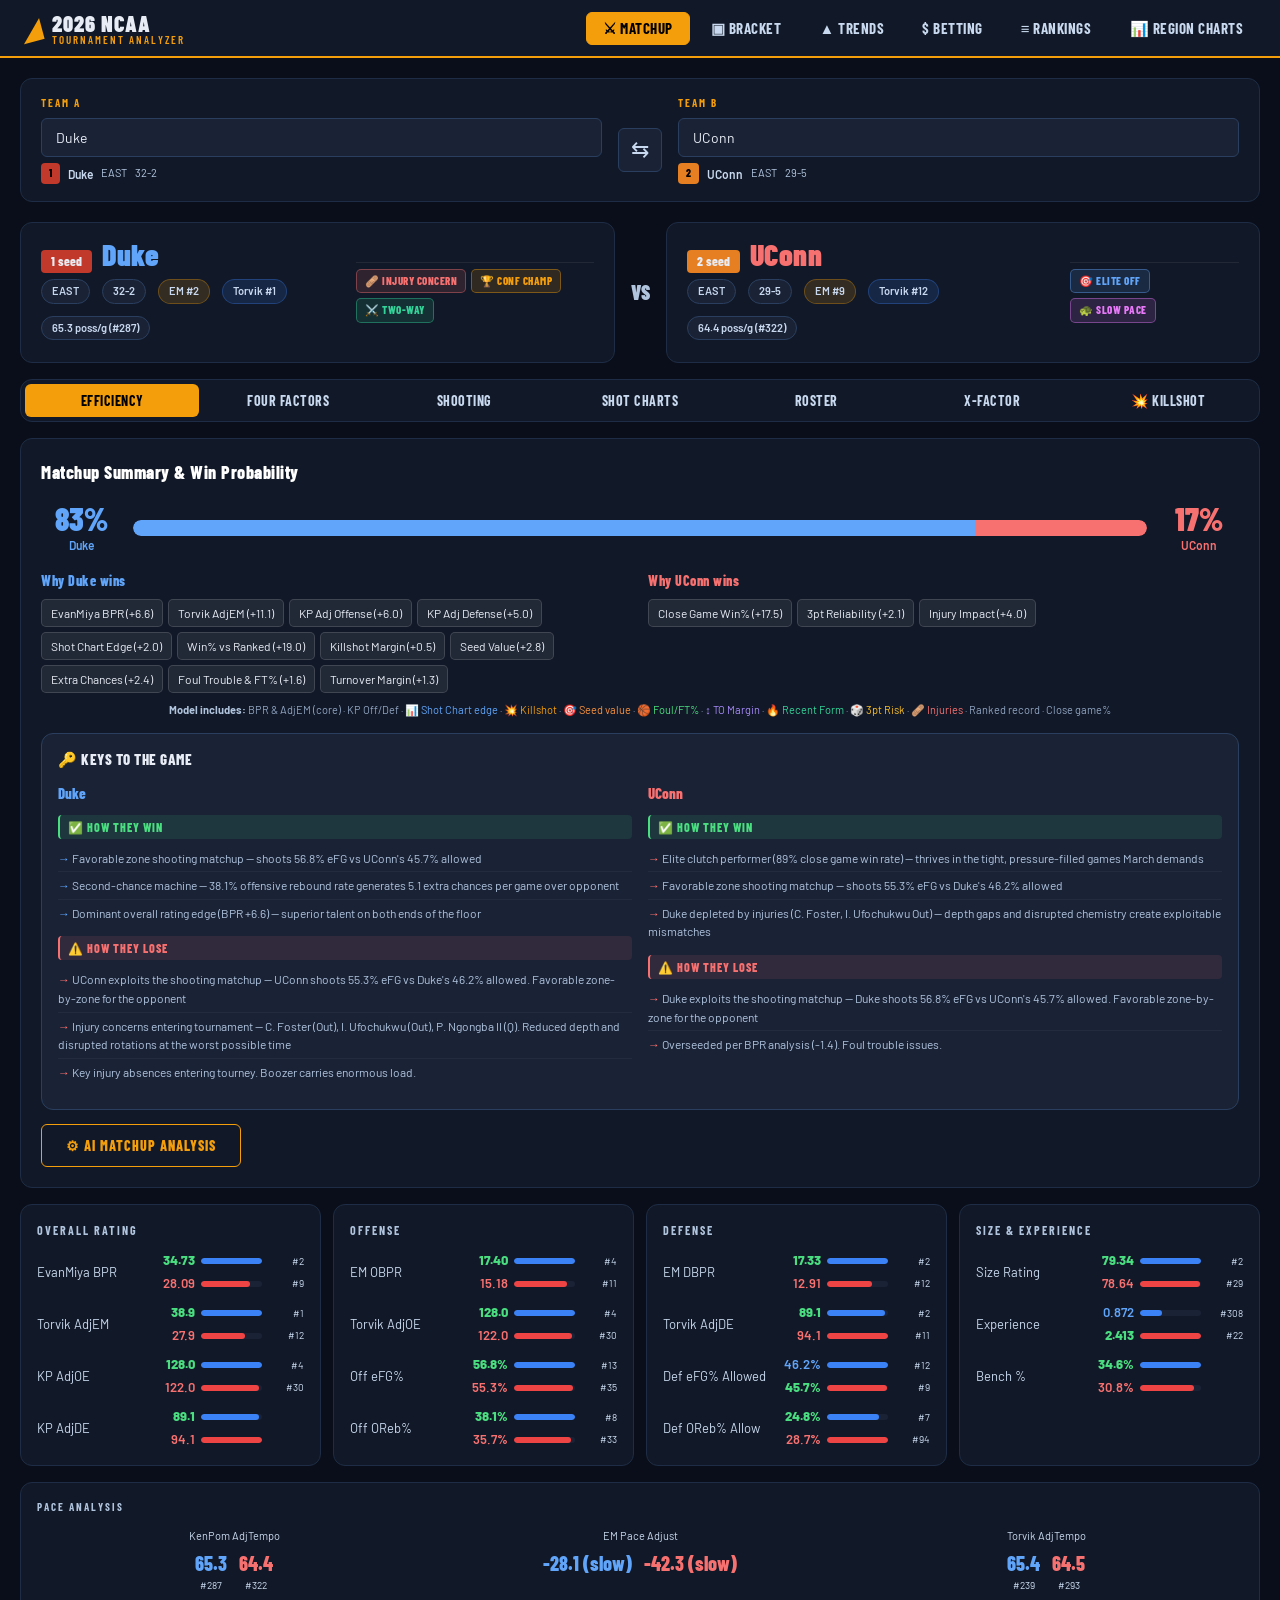
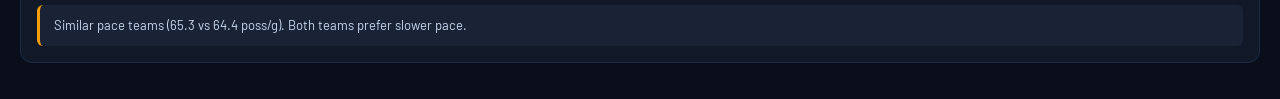
==== commit 1d411d1a: "Add files via upload" ====
--- a/index.html
+++ b/index.html
@@ -1251,6 +1251,61 @@
 }
 .th-badge-pill:hover { opacity: 0.85; }
 
+/* ── REGION CHARTS ───────────────────────────────────────── */
+.rc-header {
+  margin-bottom: 12px; padding: 8px 12px;
+  background: var(--bg2); border-radius: var(--radius);
+}
+.rc-grid {
+  display: grid; grid-template-columns: 1fr 1fr;
+  gap: 14px;
+}
+.rc-chart-wrap {
+  border: 1px solid var(--border); border-radius: var(--radius-lg);
+  padding: 10px 12px; background: var(--bg2);
+}
+.rc-chart-title {
+  font-family: var(--font-display); font-size: 17px; font-weight: 800;
+  letter-spacing: 1px; margin-bottom: 4px;
+}
+.rc-dot-group { transition: opacity .12s; }
+.rc-dot-group:hover { opacity: 0.85; }
+
+@media (max-width: 900px) {
+  .rc-grid { grid-template-columns: 1fr; }
+}
+
+/* ── REGION CHART SLIDERS ────────────────────────────────── */
+.rc-sliders { padding: 6px 0 4px; display:flex; flex-direction:column; gap:5px; }
+.rc-slider-row {
+  display: flex; align-items: center; gap: 8px;
+}
+.rc-slider-label {
+  font-family: var(--font-display); font-size: 10px; font-weight: 800;
+  color: #8fa3c0; width: 24px; text-align: right; letter-spacing: 0.5px;
+  flex-shrink: 0;
+}
+.rc-slider-track { display:flex; flex-direction:column; gap:3px; flex:1; position:relative; }
+.rc-range {
+  width: 100%; height: 3px; cursor: pointer;
+  -webkit-appearance: none; appearance: none;
+  background: rgba(255,255,255,0.12); border-radius: 2px; outline: none;
+}
+.rc-range::-webkit-slider-thumb {
+  -webkit-appearance: none; width: 13px; height: 13px; border-radius: 50%;
+  background: var(--accent2); cursor: pointer; border: 2px solid #0d1117;
+  box-shadow: 0 0 4px rgba(0,0,0,0.5);
+}
+.rc-range::-moz-range-thumb {
+  width: 13px; height: 13px; border-radius: 50%;
+  background: var(--accent2); cursor: pointer; border: 2px solid #0d1117;
+}
+.rc-range:hover::-webkit-slider-thumb { transform: scale(1.2); }
+.rc-slider-val {
+  font-family: var(--font-display); font-size: 10px; font-weight: 700;
+  color: #60a5fa; width: 52px; text-align: left; flex-shrink: 0;
+}
+
 </style>
 </head>
 <body>
@@ -1272,7 +1327,7 @@
         <button class="nav-btn" data-view="trends">&#9650; Trends</button>
         <button class="nav-btn" data-view="betting">&#36; Betting</button>
         <button class="nav-btn" data-view="standings">&#8801; Rankings</button>
-        <button class="nav-btn" data-view="mybracket">🏆 My Bracket</button>
+        <button class="nav-btn" data-view="regioncharts">📊 REGION CHARTS</button>
       </nav>
     </div>
   </header>
@@ -1479,8 +1534,8 @@
   </div>
 
   <!-- MY BRACKET VIEW -->
-  <div id="view-mybracket" class="view">
-    <div id="my-bracket-content" style="padding:0 4px"></div>
+  <div id="view-regioncharts" class="view">
+    <div id="region-charts-content"></div>
   </div>
 
 </div>
@@ -1494,7 +1549,7 @@
 const TRENDS_DATA = {"trends":{"national_champion":{"label":"National Champion Profile","description":"Based on NCAA Champions 2010\u20132025: every champion was top-15 in both efficiency ratings and a 1\u20134 seed. 13 of 15 had top-25 SoS.","thresholds":{"top_10_adj_em":{"field":"adj_em_rank","op":"lte","val":10,"label":"Top 10 Torvik AdjEM","weight":3},"top_15_bpr":{"field":"em_rank","op":"lte","val":15,"label":"Top 15 EvanMiya BPR","weight":3},"top_20_offense":{"field":"adj_oe_rank","op":"lte","val":20,"label":"Top 20 Adjusted Offense","weight":2},"top_20_defense":{"field":"adj_de_rank","op":"lte","val":20,"label":"Top 20 Adjusted Defense","weight":2},"seed_1_4":{"field":"seed","op":"lte","val":4,"label":"1\u20134 Seed","weight":2},"top_25_sos":{"field":"sos_rank","op":"lte","val":25,"label":"Top 25 Strength of Schedule","weight":1},"top_50_size":{"field":"size_rank","op":"lte","val":50,"label":"Top 50 Size Rating","weight":1}}},"final_four":{"label":"Final Four Contender Profile","description":"Since 2015: 95% of Final Four teams were top-25 AdjEM. Only 1 team seeded 6+ reached the Final Four since 2014.","thresholds":{"top_20_adj_em":{"field":"adj_em_rank","op":"lte","val":20,"label":"Top 20 Torvik AdjEM","weight":3},"top_25_bpr":{"field":"em_rank","op":"lte","val":25,"label":"Top 25 EvanMiya BPR","weight":3},"seed_1_5":{"field":"seed","op":"lte","val":5,"label":"1\u20135 Seed","weight":2},"top_30_offense":{"field":"adj_oe_rank","op":"lte","val":30,"label":"Top 30 Adjusted Offense","weight":2},"top_30_defense":{"field":"adj_de_rank","op":"lte","val":30,"label":"Top 30 Adjusted Defense","weight":2},"wins_vs_ranked":{"field":"ranked_win_pct","op":"gte","val":55,"label":"55%+ Win % vs Ranked","weight":2},"def_efg_lt_48":{"field":"def_efg","op":"lte","val":48.0,"label":"Def eFG% < 48%","weight":1}}},"sweet_16":{"label":"Sweet 16 Likely Profile","description":"Top-40 AdjEM teams reach Sweet 16 at 62%. Strong close-game records and top SoS teams historically advance.","thresholds":{"top_40_adj_em":{"field":"adj_em_rank","op":"lte","val":40,"label":"Top 40 Torvik AdjEM","weight":3},"top_50_bpr":{"field":"em_rank","op":"lte","val":50,"label":"Top 50 EvanMiya BPR","weight":3},"seed_1_6":{"field":"seed","op":"lte","val":6,"label":"1\u20136 Seed","weight":2},"close_games_60":{"field":"close_games_pct","op":"gte","val":60,"label":"60%+ Win % in Close Games","weight":2},"top_50_defense":{"field":"adj_de_rank","op":"lte","val":50,"label":"Top 50 Adjusted Defense","weight":1}}},"early_exit":{"label":"First/Second Round Exit Risk","description":"Red flags: outside top-50 AdjEM, poor eFG%, weak SoS, and bad close-game record all correlate with early exits.","thresholds":{"outside_top_50_em":{"field":"adj_em_rank","op":"gte","val":50,"label":"Outside Top 50 AdjEM","weight":2},"outside_top_60_bpr":{"field":"em_rank","op":"gte","val":60,"label":"Outside Top 60 BPR","weight":2},"seed_7_plus":{"field":"seed","op":"gte","val":7,"label":"7+ Seed","weight":1},"low_efg":{"field":"off_efg","op":"lte","val":51.0,"label":"Off eFG% < 51%","weight":2},"weak_sos":{"field":"sos_rank","op":"gte","val":150,"label":"Weak SoS (rank 150+)","weight":1}}},"upset_candidate":{"label":"Upset Alert \u2014 Better Than Seed","description":"Lower seeds ranked top-80 AdjEM with strong SoS and close-game records upset higher seeds at 2x the base rate.","thresholds":{"seed_9_plus":{"field":"seed","op":"gte","val":9,"label":"9+ Seed","weight":1},"top_80_adj_em":{"field":"adj_em_rank","op":"lte","val":80,"label":"Top 80 AdjEM","weight":3},"top_80_bpr":{"field":"em_rank","op":"lte","val":80,"label":"Top 80 EvanMiya BPR","weight":3},"strong_defense":{"field":"def_efg","op":"lte","val":49.0,"label":"Def eFG% < 49%","weight":2},"close_game_winner":{"field":"close_games_pct","op":"gte","val":65,"label":"65%+ Close Game Win%","weight":2}}},"second_half_closers":{"label":"Second-Half Closers","description":"Top-20 2nd half margin teams win tournament games by double digits more often. Teams that close strong are dangerous in March.","thresholds":{"top_20_2h":{"field":"margin_2h_rank","op":"lte","val":20,"label":"Top 20 in 2nd Half Margin","weight":3},"positive_2h":{"field":"margin_2h","op":"gte","val":6.0,"label":"+6.0 or better 2H margin","weight":2},"seed_1_8":{"field":"seed","op":"lte","val":8,"label":"1\u20138 Seed (credible threat)","weight":1}}},"extra_chances_teams":{"label":"Extra Chances Dominators","description":"Extra Chances = offensive rebound margin minus opponent's. Top-10 teams in extra chances win ~67% of tournament games \u2014 second chances are worth ~8 extra pts per game.","thresholds":{"top_25_ec":{"field":"extra_chances_rank","op":"lte","val":25,"label":"Top 25 Extra Chances","weight":3},"ec_positive":{"field":"extra_chances","op":"gte","val":3.0,"label":"+3.0 Extra Chances margin","weight":2},"top_60_bpr":{"field":"em_rank","op":"lte","val":60,"label":"Top 60 EvanMiya BPR","weight":1}}},"value_bets_ats":{"label":"ATS Value Profile \u2014 Best Covers","description":"Teams covering 55%+ during the season maintain that rate in the tournament. Teams with positive ATS +/- vs ranked opponents are especially reliable.","thresholds":{"cover_over_55":{"field":"ats_cover","op":"gte","val":55.0,"label":"55%+ ATS Cover Rate","weight":3},"positive_ats_pm":{"field":"ats_pm","op":"gte","val":1.0,"label":"Positive ATS +/-","weight":2},"seed_1_8":{"field":"seed","op":"lte","val":8,"label":"1\u20138 Seed","weight":1}}},"ranked_opp_warriors":{"label":"Ranked Opponent Warriors","description":"Teams with 60%+ win rate against ranked opponents have won the title 11 of the last 15 years. Battle-tested teams built for March.","thresholds":{"ranked_win_60":{"field":"ranked_win_pct","op":"gte","val":60,"label":"60%+ Win % vs Ranked","weight":3},"strong_sos":{"field":"sos_rank","op":"lte","val":30,"label":"Top 30 Strength of Schedule","weight":2},"seed_1_6":{"field":"seed","op":"lte","val":6,"label":"1\u20136 Seed","weight":1}}}},"results":{"national_champion":[{"name":"Michigan","seed":1,"region":"MIDWEST","score":1.0,"matched":["Top 10 Torvik AdjEM","Top 15 EvanMiya BPR","Top 20 Adjusted Offense","Top 20 Adjusted Defense","1\u20134 Seed","Top 25 Strength of Schedule","Top 50 Size Rating"],"em_rank":1,"adj_em_rank":2,"bpr":35.02},{"name":"Duke","seed":1,"region":"EAST","score":1.0,"matched":["Top 10 Torvik AdjEM","Top 15 EvanMiya BPR","Top 20 Adjusted Offense","Top 20 Adjusted Defense","1\u20134 Seed","Top 25 Strength of Schedule","Top 50 Size Rating"],"em_rank":2,"adj_em_rank":1,"bpr":34.73},{"name":"Arizona","seed":1,"region":"WEST","score":1.0,"matched":["Top 10 Torvik AdjEM","Top 15 EvanMiya BPR","Top 20 Adjusted Offense","Top 20 Adjusted Defense","1\u20134 Seed","Top 25 Strength of Schedule","Top 50 Size Rating"],"em_rank":3,"adj_em_rank":3,"bpr":32.02},{"name":"Florida","seed":1,"region":"SOUTH","score":1.0,"matched":["Top 10 Torvik AdjEM","Top 15 EvanMiya BPR","Top 20 Adjusted Offense","Top 20 Adjusted Defense","1\u20134 Seed","Top 25 Strength of Schedule","Top 50 Size Rating"],"em_rank":4,"adj_em_rank":4,"bpr":31.78},{"name":"Houston","seed":2,"region":"SOUTH","score":0.93,"matched":["Top 10 Torvik AdjEM","Top 15 EvanMiya BPR","Top 20 Adjusted Offense","Top 20 Adjusted Defense","1\u20134 Seed","Top 25 Strength of Schedule"],"em_rank":5,"adj_em_rank":5,"bpr":31.67},{"name":"Illinois","seed":3,"region":"SOUTH","score":0.86,"matched":["Top 10 Torvik AdjEM","Top 15 EvanMiya BPR","Top 20 Adjusted Offense","1\u20134 Seed","Top 25 Strength of Schedule","Top 50 Size Rating"],"em_rank":6,"adj_em_rank":7,"bpr":29.87},{"name":"Michigan State","seed":3,"region":"EAST","score":0.86,"matched":["Top 10 Torvik AdjEM","Top 15 EvanMiya BPR","Top 20 Adjusted Defense","1\u20134 Seed","Top 25 Strength of Schedule","Top 50 Size Rating"],"em_rank":11,"adj_em_rank":9,"bpr":26.46},{"name":"Iowa State","seed":2,"region":"MIDWEST","score":0.79,"matched":["Top 10 Torvik AdjEM","Top 15 EvanMiya BPR","Top 20 Adjusted Defense","1\u20134 Seed","Top 25 Strength of Schedule"],"em_rank":7,"adj_em_rank":6,"bpr":29.45},{"name":"Purdue","seed":2,"region":"WEST","score":0.79,"matched":["Top 10 Torvik AdjEM","Top 15 EvanMiya BPR","Top 20 Adjusted Offense","1\u20134 Seed","Top 25 Strength of Schedule"],"em_rank":8,"adj_em_rank":8,"bpr":28.8},{"name":"Gonzaga","seed":3,"region":"WEST","score":0.71,"matched":["Top 10 Torvik AdjEM","Top 15 EvanMiya BPR","Top 20 Adjusted Defense","1\u20134 Seed"],"em_rank":10,"adj_em_rank":10,"bpr":26.79},{"name":"UConn","seed":2,"region":"EAST","score":0.64,"matched":["Top 15 EvanMiya BPR","Top 20 Adjusted Defense","1\u20134 Seed","Top 25 Strength of Schedule","Top 50 Size Rating"],"em_rank":9,"adj_em_rank":12,"bpr":28.09}],"final_four":[{"name":"Michigan","seed":1,"region":"MIDWEST","score":1.0,"matched":["Top 20 Torvik AdjEM","Top 25 EvanMiya BPR","1\u20135 Seed","Top 30 Adjusted Offense","Top 30 Adjusted Defense","55%+ Win % vs Ranked","Def eFG% < 48%"],"em_rank":1,"adj_em_rank":2,"bpr":35.02},{"name":"Duke","seed":1,"region":"EAST","score":1.0,"matched":["Top 20 Torvik AdjEM","Top 25 EvanMiya BPR","1\u20135 Seed","Top 30 Adjusted Offense","Top 30 Adjusted Defense","55%+ Win % vs Ranked","Def eFG% < 48%"],"em_rank":2,"adj_em_rank":1,"bpr":34.73},{"name":"Arizona","seed":1,"region":"WEST","score":1.0,"matched":["Top 20 Torvik AdjEM","Top 25 EvanMiya BPR","1\u20135 Seed","Top 30 Adjusted Offense","Top 30 Adjusted Defense","55%+ Win % vs Ranked","Def eFG% < 48%"],"em_rank":3,"adj_em_rank":3,"bpr":32.02},{"name":"Florida","seed":1,"region":"SOUTH","score":1.0,"matched":["Top 20 Torvik AdjEM","Top 25 EvanMiya BPR","1\u20135 Seed","Top 30 Adjusted Offense","Top 30 Adjusted Defense","55%+ Win % vs Ranked","Def eFG% < 48%"],"em_rank":4,"adj_em_rank":4,"bpr":31.78},{"name":"UConn","seed":2,"region":"EAST","score":1.0,"matched":["Top 20 Torvik AdjEM","Top 25 EvanMiya BPR","1\u20135 Seed","Top 30 Adjusted Offense","Top 30 Adjusted Defense","55%+ Win % vs Ranked","Def eFG% < 48%"],"em_rank":9,"adj_em_rank":12,"bpr":28.09},{"name":"Gonzaga","seed":3,"region":"WEST","score":1.0,"matched":["Top 20 Torvik AdjEM","Top 25 EvanMiya BPR","1\u20135 Seed","Top 30 Adjusted Offense","Top 30 Adjusted Defense","55%+ Win % vs Ranked","Def eFG% < 48%"],"em_rank":10,"adj_em_rank":10,"bpr":26.79},{"name":"Iowa State","seed":2,"region":"MIDWEST","score":0.93,"matched":["Top 20 Torvik AdjEM","Top 25 EvanMiya BPR","1\u20135 Seed","Top 30 Adjusted Offense","Top 30 Adjusted Defense","55%+ Win % vs Ranked"],"em_rank":7,"adj_em_rank":6,"bpr":29.45},{"name":"Vanderbilt","seed":5,"region":"SOUTH","score":0.93,"matched":["Top 20 Torvik AdjEM","Top 25 EvanMiya BPR","1\u20135 Seed","Top 30 Adjusted Offense","Top 30 Adjusted Defense","55%+ Win % vs Ranked"],"em_rank":13,"adj_em_rank":11,"bpr":25.62},{"name":"Houston","seed":2,"region":"SOUTH","score":0.87,"matched":["Top 20 Torvik AdjEM","Top 25 EvanMiya BPR","1\u20135 Seed","Top 30 Adjusted Offense","Top 30 Adjusted Defense","Def eFG% < 48%"],"em_rank":5,"adj_em_rank":5,"bpr":31.67},{"name":"Illinois","seed":3,"region":"SOUTH","score":0.87,"matched":["Top 20 Torvik AdjEM","Top 25 EvanMiya BPR","1\u20135 Seed","Top 30 Adjusted Offense","Top 30 Adjusted Defense","Def eFG% < 48%"],"em_rank":6,"adj_em_rank":7,"bpr":29.87},{"name":"Virginia","seed":3,"region":"MIDWEST","score":0.87,"matched":["Top 20 Torvik AdjEM","Top 25 EvanMiya BPR","1\u20135 Seed","Top 30 Adjusted Offense","Top 30 Adjusted Defense","Def eFG% < 48%"],"em_rank":14,"adj_em_rank":13,"bpr":24.35},{"name":"Purdue","seed":2,"region":"WEST","score":0.8,"matched":["Top 20 Torvik AdjEM","Top 25 EvanMiya BPR","1\u20135 Seed","Top 30 Adjusted Offense","55%+ Win % vs Ranked"],"em_rank":8,"adj_em_rank":8,"bpr":28.8},{"name":"Michigan State","seed":3,"region":"EAST","score":0.8,"matched":["Top 20 Torvik AdjEM","Top 25 EvanMiya BPR","1\u20135 Seed","Top 30 Adjusted Offense","Top 30 Adjusted Defense"],"em_rank":11,"adj_em_rank":9,"bpr":26.46},{"name":"St. John's","seed":5,"region":"EAST","score":0.73,"matched":["Top 20 Torvik AdjEM","Top 25 EvanMiya BPR","1\u20135 Seed","Top 30 Adjusted Defense","Def eFG% < 48%"],"em_rank":12,"adj_em_rank":16,"bpr":26.06},{"name":"Nebraska","seed":4,"region":"SOUTH","score":0.73,"matched":["Top 20 Torvik AdjEM","Top 25 EvanMiya BPR","1\u20135 Seed","Top 30 Adjusted Defense","Def eFG% < 48%"],"em_rank":19,"adj_em_rank":14,"bpr":22.29},{"name":"Arkansas","seed":4,"region":"WEST","score":0.67,"matched":["Top 20 Torvik AdjEM","Top 25 EvanMiya BPR","1\u20135 Seed","Top 30 Adjusted Offense"],"em_rank":16,"adj_em_rank":18,"bpr":23.22},{"name":"Alabama","seed":4,"region":"MIDWEST","score":0.67,"matched":["Top 20 Torvik AdjEM","Top 25 EvanMiya BPR","1\u20135 Seed","Top 30 Adjusted Offense"],"em_rank":17,"adj_em_rank":17,"bpr":22.76},{"name":"Louisville","seed":6,"region":"EAST","score":0.67,"matched":["Top 20 Torvik AdjEM","Top 25 EvanMiya BPR","Top 30 Adjusted Offense","Top 30 Adjusted Defense"],"em_rank":18,"adj_em_rank":19,"bpr":22.49},{"name":"Tennessee","seed":6,"region":"MIDWEST","score":0.6,"matched":["Top 20 Torvik AdjEM","Top 25 EvanMiya BPR","Top 30 Adjusted Defense","Def eFG% < 48%"],"em_rank":15,"adj_em_rank":15,"bpr":23.54},{"name":"Wisconsin","seed":5,"region":"WEST","score":0.6,"matched":["Top 25 EvanMiya BPR","1\u20135 Seed","Top 30 Adjusted Offense","55%+ Win % vs Ranked"],"em_rank":20,"adj_em_rank":22,"bpr":22.28}],"sweet_16":[{"name":"Michigan","seed":1,"region":"MIDWEST","score":1.0,"matched":["Top 40 Torvik AdjEM","Top 50 EvanMiya BPR","1\u20136 Seed","60%+ Win % in Close Games","Top 50 Adjusted Defense"],"em_rank":1,"adj_em_rank":2,"bpr":35.02},{"name":"Duke","seed":1,"region":"EAST","score":1.0,"matched":["Top 40 Torvik AdjEM","Top 50 EvanMiya BPR","1\u20136 Seed","60%+ Win % in Close Games","Top 50 Adjusted Defense"],"em_rank":2,"adj_em_rank":1,"bpr":34.73},{"name":"Arizona","seed":1,"region":"WEST","score":1.0,"matched":["Top 40 Torvik AdjEM","Top 50 EvanMiya BPR","1\u20136 Seed","60%+ Win % in Close Games","Top 50 Adjusted Defense"],"em_rank":3,"adj_em_rank":3,"bpr":32.02},{"name":"Iowa State","seed":2,"region":"MIDWEST","score":1.0,"matched":["Top 40 Torvik AdjEM","Top 50 EvanMiya BPR","1\u20136 Seed","60%+ Win % in Close Games","Top 50 Adjusted Defense"],"em_rank":7,"adj_em_rank":6,"bpr":29.45},{"name":"UConn","seed":2,"region":"EAST","score":1.0,"matched":["Top 40 Torvik AdjEM","Top 50 EvanMiya BPR","1\u20136 Seed","60%+ Win % in Close Games","Top 50 Adjusted Defense"],"em_rank":9,"adj_em_rank":12,"bpr":28.09},{"name":"Gonzaga","seed":3,"region":"WEST","score":1.0,"matched":["Top 40 Torvik AdjEM","Top 50 EvanMiya BPR","1\u20136 Seed","60%+ Win % in Close Games","Top 50 Adjusted Defense"],"em_rank":10,"adj_em_rank":10,"bpr":26.79},{"name":"Michigan State","seed":3,"region":"EAST","score":1.0,"matched":["Top 40 Torvik AdjEM","Top 50 EvanMiya BPR","1\u20136 Seed","60%+ Win % in Close Games","Top 50 Adjusted Defense"],"em_rank":11,"adj_em_rank":9,"bpr":26.46},{"name":"St. John's","seed":5,"region":"EAST","score":1.0,"matched":["Top 40 Torvik AdjEM","Top 50 EvanMiya BPR","1\u20136 Seed","60%+ Win % in Close Games","Top 50 Adjusted Defense"],"em_rank":12,"adj_em_rank":16,"bpr":26.06},{"name":"Virginia","seed":3,"region":"MIDWEST","score":1.0,"matched":["Top 40 Torvik AdjEM","Top 50 EvanMiya BPR","1\u20136 Seed","60%+ Win % in Close Games","Top 50 Adjusted Defense"],"em_rank":14,"adj_em_rank":13,"bpr":24.35},{"name":"Kansas","seed":4,"region":"EAST","score":1.0,"matched":["Top 40 Torvik AdjEM","Top 50 EvanMiya BPR","1\u20136 Seed","60%+ Win % in Close Games","Top 50 Adjusted Defense"],"em_rank":21,"adj_em_rank":21,"bpr":22.19},{"name":"Texas Tech","seed":5,"region":"MIDWEST","score":1.0,"matched":["Top 40 Torvik AdjEM","Top 50 EvanMiya BPR","1\u20136 Seed","60%+ Win % in Close Games","Top 50 Adjusted Defense"],"em_rank":29,"adj_em_rank":20,"bpr":18.64},{"name":"North Carolina","seed":6,"region":"SOUTH","score":1.0,"matched":["Top 40 Torvik AdjEM","Top 50 EvanMiya BPR","1\u20136 Seed","60%+ Win % in Close Games","Top 50 Adjusted Defense"],"em_rank":48,"adj_em_rank":29,"bpr":14.72},{"name":"Arkansas","seed":4,"region":"WEST","score":0.91,"matched":["Top 40 Torvik AdjEM","Top 50 EvanMiya BPR","1\u20136 Seed","60%+ Win % in Close Games"],"em_rank":16,"adj_em_rank":18,"bpr":23.22},{"name":"Alabama","seed":4,"region":"MIDWEST","score":0.91,"matched":["Top 40 Torvik AdjEM","Top 50 EvanMiya BPR","1\u20136 Seed","60%+ Win % in Close Games"],"em_rank":17,"adj_em_rank":17,"bpr":22.76},{"name":"Wisconsin","seed":5,"region":"WEST","score":0.91,"matched":["Top 40 Torvik AdjEM","Top 50 EvanMiya BPR","1\u20136 Seed","60%+ Win % in Close Games"],"em_rank":20,"adj_em_rank":22,"bpr":22.28},{"name":"BYU","seed":6,"region":"WEST","score":0.91,"matched":["Top 40 Torvik AdjEM","Top 50 EvanMiya BPR","1\u20136 Seed","60%+ Win % in Close Games"],"em_rank":40,"adj_em_rank":23,"bpr":16.39},{"name":"Florida","seed":1,"region":"SOUTH","score":0.82,"matched":["Top 40 Torvik AdjEM","Top 50 EvanMiya BPR","1\u20136 Seed","Top 50 Adjusted Defense"],"em_rank":4,"adj_em_rank":4,"bpr":31.78},{"name":"Houston","seed":2,"region":"SOUTH","score":0.82,"matched":["Top 40 Torvik AdjEM","Top 50 EvanMiya BPR","1\u20136 Seed","Top 50 Adjusted Defense"],"em_rank":5,"adj_em_rank":5,"bpr":31.67},{"name":"Illinois","seed":3,"region":"SOUTH","score":0.82,"matched":["Top 40 Torvik AdjEM","Top 50 EvanMiya BPR","1\u20136 Seed","Top 50 Adjusted Defense"],"em_rank":6,"adj_em_rank":7,"bpr":29.87},{"name":"Purdue","seed":2,"region":"WEST","score":0.82,"matched":["Top 40 Torvik AdjEM","Top 50 EvanMiya BPR","1\u20136 Seed","Top 50 Adjusted Defense"],"em_rank":8,"adj_em_rank":8,"bpr":28.8},{"name":"Vanderbilt","seed":5,"region":"SOUTH","score":0.82,"matched":["Top 40 Torvik AdjEM","Top 50 EvanMiya BPR","1\u20136 Seed","Top 50 Adjusted Defense"],"em_rank":13,"adj_em_rank":11,"bpr":25.62},{"name":"Tennessee","seed":6,"region":"MIDWEST","score":0.82,"matched":["Top 40 Torvik AdjEM","Top 50 EvanMiya BPR","1\u20136 Seed","Top 50 Adjusted Defense"],"em_rank":15,"adj_em_rank":15,"bpr":23.54},{"name":"Louisville","seed":6,"region":"EAST","score":0.82,"matched":["Top 40 Torvik AdjEM","Top 50 EvanMiya BPR","1\u20136 Seed","Top 50 Adjusted Defense"],"em_rank":18,"adj_em_rank":19,"bpr":22.49},{"name":"Nebraska","seed":4,"region":"SOUTH","score":0.82,"matched":["Top 40 Torvik AdjEM","Top 50 EvanMiya BPR","1\u20136 Seed","Top 50 Adjusted Defense"],"em_rank":19,"adj_em_rank":14,"bpr":22.29},{"name":"Saint Mary's","seed":7,"region":"SOUTH","score":0.82,"matched":["Top 40 Torvik AdjEM","Top 50 EvanMiya BPR","60%+ Win % in Close Games","Top 50 Adjusted Defense"],"em_rank":23,"adj_em_rank":24,"bpr":20.39},{"name":"Kentucky","seed":7,"region":"MIDWEST","score":0.82,"matched":["Top 40 Torvik AdjEM","Top 50 EvanMiya BPR","60%+ Win % in Close Games","Top 50 Adjusted Defense"],"em_rank":25,"adj_em_rank":28,"bpr":20.22},{"name":"Clemson","seed":8,"region":"SOUTH","score":0.82,"matched":["Top 40 Torvik AdjEM","Top 50 EvanMiya BPR","60%+ Win % in Close Games","Top 50 Adjusted Defense"],"em_rank":31,"adj_em_rank":36,"bpr":17.86},{"name":"Utah State","seed":9,"region":"WEST","score":0.82,"matched":["Top 40 Torvik AdjEM","Top 50 EvanMiya BPR","60%+ Win % in Close Games","Top 50 Adjusted Defense"],"em_rank":33,"adj_em_rank":30,"bpr":17.56},{"name":"Texas A&M","seed":10,"region":"SOUTH","score":0.82,"matched":["Top 40 Torvik AdjEM","Top 50 EvanMiya BPR","60%+ Win % in Close Games","Top 50 Adjusted Defense"],"em_rank":41,"adj_em_rank":39,"bpr":16.36},{"name":"Villanova","seed":8,"region":"WEST","score":0.82,"matched":["Top 40 Torvik AdjEM","Top 50 EvanMiya BPR","60%+ Win % in Close Games","Top 50 Adjusted Defense"],"em_rank":46,"adj_em_rank":33,"bpr":15.16},{"name":"UCLA","seed":7,"region":"EAST","score":0.73,"matched":["Top 40 Torvik AdjEM","Top 50 EvanMiya BPR","60%+ Win % in Close Games"],"em_rank":24,"adj_em_rank":27,"bpr":20.33},{"name":"Iowa","seed":9,"region":"SOUTH","score":0.64,"matched":["Top 40 Torvik AdjEM","Top 50 EvanMiya BPR","Top 50 Adjusted Defense"],"em_rank":26,"adj_em_rank":25,"bpr":20.08},{"name":"Miami FL","seed":7,"region":"WEST","score":0.64,"matched":["Top 40 Torvik AdjEM","Top 50 EvanMiya BPR","Top 50 Adjusted Defense"],"em_rank":28,"adj_em_rank":31,"bpr":18.77}],"early_exit":[{"name":"Kennesaw State","seed":14,"region":"WEST","score":1.0,"matched":["Outside Top 50 AdjEM","Outside Top 60 BPR","7+ Seed","Off eFG% < 51%","Weak SoS (rank 150+)"],"em_rank":150,"adj_em_rank":163,"bpr":1.07},{"name":"Tennessee State","seed":15,"region":"MIDWEST","score":1.0,"matched":["Outside Top 50 AdjEM","Outside Top 60 BPR","7+ Seed","Off eFG% < 51%","Weak SoS (rank 150+)"],"em_rank":160,"adj_em_rank":187,"bpr":0.34},{"name":"Siena","seed":16,"region":"EAST","score":1.0,"matched":["Outside Top 50 AdjEM","Outside Top 60 BPR","7+ Seed","Off eFG% < 51%","Weak SoS (rank 150+)"],"em_rank":165,"adj_em_rank":192,"bpr":0.02},{"name":"Howard","seed":16,"region":"MIDWEST","score":1.0,"matched":["Outside Top 50 AdjEM","Outside Top 60 BPR","7+ Seed","Off eFG% < 51%","Weak SoS (rank 150+)"],"em_rank":181,"adj_em_rank":207,"bpr":-1.06},{"name":"Prairie View","seed":16,"region":"SOUTH","score":1.0,"matched":["Outside Top 50 AdjEM","Outside Top 60 BPR","7+ Seed","Off eFG% < 51%","Weak SoS (rank 150+)"],"em_rank":295,"adj_em_rank":288,"bpr":-10.16},{"name":"McNeese","seed":12,"region":"SOUTH","score":0.88,"matched":["Outside Top 50 AdjEM","Outside Top 60 BPR","7+ Seed","Off eFG% < 51%"],"em_rank":66,"adj_em_rank":68,"bpr":10.66},{"name":"Penn","seed":14,"region":"SOUTH","score":0.88,"matched":["Outside Top 50 AdjEM","Outside Top 60 BPR","7+ Seed","Off eFG% < 51%"],"em_rank":158,"adj_em_rank":159,"bpr":0.45},{"name":"High Point","seed":12,"region":"WEST","score":0.75,"matched":["Outside Top 50 AdjEM","Outside Top 60 BPR","7+ Seed","Weak SoS (rank 150+)"],"em_rank":78,"adj_em_rank":92,"bpr":9.01},{"name":"Miami OH","seed":11,"region":"MIDWEST","score":0.75,"matched":["Outside Top 50 AdjEM","Outside Top 60 BPR","7+ Seed","Weak SoS (rank 150+)"],"em_rank":84,"adj_em_rank":93,"bpr":8.03},{"name":"Troy","seed":13,"region":"SOUTH","score":0.75,"matched":["Outside Top 50 AdjEM","Outside Top 60 BPR","7+ Seed","Weak SoS (rank 150+)"],"em_rank":109,"adj_em_rank":143,"bpr":4.54},{"name":"North Dakota State","seed":14,"region":"EAST","score":0.75,"matched":["Outside Top 50 AdjEM","Outside Top 60 BPR","7+ Seed","Weak SoS (rank 150+)"],"em_rank":114,"adj_em_rank":113,"bpr":4.11},{"name":"Hawaii","seed":13,"region":"WEST","score":0.75,"matched":["Outside Top 50 AdjEM","Outside Top 60 BPR","7+ Seed","Weak SoS (rank 150+)"],"em_rank":120,"adj_em_rank":107,"bpr":3.35},{"name":"Wright State","seed":14,"region":"MIDWEST","score":0.75,"matched":["Outside Top 50 AdjEM","Outside Top 60 BPR","7+ Seed","Weak SoS (rank 150+)"],"em_rank":148,"adj_em_rank":140,"bpr":1.26},{"name":"Furman","seed":15,"region":"EAST","score":0.75,"matched":["Outside Top 50 AdjEM","Outside Top 60 BPR","7+ Seed","Weak SoS (rank 150+)"],"em_rank":152,"adj_em_rank":190,"bpr":0.94},{"name":"UMBC","seed":16,"region":"MIDWEST","score":0.75,"matched":["Outside Top 50 AdjEM","Outside Top 60 BPR","7+ Seed","Weak SoS (rank 150+)"],"em_rank":163,"adj_em_rank":185,"bpr":0.06},{"name":"Idaho","seed":15,"region":"SOUTH","score":0.75,"matched":["Outside Top 50 AdjEM","Outside Top 60 BPR","7+ Seed","Weak SoS (rank 150+)"],"em_rank":164,"adj_em_rank":145,"bpr":0.05},{"name":"Queens","seed":15,"region":"WEST","score":0.75,"matched":["Outside Top 50 AdjEM","Outside Top 60 BPR","7+ Seed","Weak SoS (rank 150+)"],"em_rank":193,"adj_em_rank":181,"bpr":-1.98},{"name":"Lehigh","seed":16,"region":"SOUTH","score":0.75,"matched":["Outside Top 50 AdjEM","Outside Top 60 BPR","7+ Seed","Weak SoS (rank 150+)"],"em_rank":274,"adj_em_rank":284,"bpr":-8.64},{"name":"Cal Baptist","seed":13,"region":"EAST","score":0.75,"matched":["Outside Top 50 AdjEM","7+ Seed","Off eFG% < 51%","Weak SoS (rank 150+)"],"em_rank":null,"adj_em_rank":106,"bpr":0},{"name":"Akron","seed":12,"region":"MIDWEST","score":0.62,"matched":["Outside Top 50 AdjEM","Outside Top 60 BPR","7+ Seed"],"em_rank":62,"adj_em_rank":64,"bpr":11.27},{"name":"Northern Iowa","seed":12,"region":"EAST","score":0.62,"matched":["Outside Top 50 AdjEM","Outside Top 60 BPR","7+ Seed"],"em_rank":68,"adj_em_rank":71,"bpr":10.56},{"name":"Hofstra","seed":13,"region":"MIDWEST","score":0.62,"matched":["Outside Top 50 AdjEM","Outside Top 60 BPR","7+ Seed"],"em_rank":75,"adj_em_rank":88,"bpr":10.03}],"upset_candidate":[{"name":"McNeese","seed":12,"region":"SOUTH","score":1.0,"matched":["9+ Seed","Top 80 AdjEM","Top 80 EvanMiya BPR","Def eFG% < 49%","65%+ Close Game Win%"],"em_rank":66,"adj_em_rank":68,"bpr":10.66},{"name":"Michigan","seed":1,"region":"MIDWEST","score":0.91,"matched":["Top 80 AdjEM","Top 80 EvanMiya BPR","Def eFG% < 49%","65%+ Close Game Win%"],"em_rank":1,"adj_em_rank":2,"bpr":35.02},{"name":"Duke","seed":1,"region":"EAST","score":0.91,"matched":["Top 80 AdjEM","Top 80 EvanMiya BPR","Def eFG% < 49%","65%+ Close Game Win%"],"em_rank":2,"adj_em_rank":1,"bpr":34.73},{"name":"Arizona","seed":1,"region":"WEST","score":0.91,"matched":["Top 80 AdjEM","Top 80 EvanMiya BPR","Def eFG% < 49%","65%+ Close Game Win%"],"em_rank":3,"adj_em_rank":3,"bpr":32.02},{"name":"UConn","seed":2,"region":"EAST","score":0.91,"matched":["Top 80 AdjEM","Top 80 EvanMiya BPR","Def eFG% < 49%","65%+ Close Game Win%"],"em_rank":9,"adj_em_rank":12,"bpr":28.09},{"name":"Gonzaga","seed":3,"region":"WEST","score":0.91,"matched":["Top 80 AdjEM","Top 80 EvanMiya BPR","Def eFG% < 49%","65%+ Close Game Win%"],"em_rank":10,"adj_em_rank":10,"bpr":26.79},{"name":"St. John's","seed":5,"region":"EAST","score":0.91,"matched":["Top 80 AdjEM","Top 80 EvanMiya BPR","Def eFG% < 49%","65%+ Close Game Win%"],"em_rank":12,"adj_em_rank":16,"bpr":26.06},{"name":"Virginia","seed":3,"region":"MIDWEST","score":0.91,"matched":["Top 80 AdjEM","Top 80 EvanMiya BPR","Def eFG% < 49%","65%+ Close Game Win%"],"em_rank":14,"adj_em_rank":13,"bpr":24.35},{"name":"Kansas","seed":4,"region":"EAST","score":0.91,"matched":["Top 80 AdjEM","Top 80 EvanMiya BPR","Def eFG% < 49%","65%+ Close Game Win%"],"em_rank":21,"adj_em_rank":21,"bpr":22.19},{"name":"Saint Mary's","seed":7,"region":"SOUTH","score":0.91,"matched":["Top 80 AdjEM","Top 80 EvanMiya BPR","Def eFG% < 49%","65%+ Close Game Win%"],"em_rank":23,"adj_em_rank":24,"bpr":20.39},{"name":"Clemson","seed":8,"region":"SOUTH","score":0.91,"matched":["Top 80 AdjEM","Top 80 EvanMiya BPR","Def eFG% < 49%","65%+ Close Game Win%"],"em_rank":31,"adj_em_rank":36,"bpr":17.86},{"name":"North Carolina","seed":6,"region":"SOUTH","score":0.91,"matched":["Top 80 AdjEM","Top 80 EvanMiya BPR","Def eFG% < 49%","65%+ Close Game Win%"],"em_rank":48,"adj_em_rank":29,"bpr":14.72},{"name":"Saint Louis","seed":9,"region":"MIDWEST","score":0.82,"matched":["9+ Seed","Top 80 AdjEM","Top 80 EvanMiya BPR","Def eFG% < 49%"],"em_rank":32,"adj_em_rank":41,"bpr":17.75},{"name":"Utah State","seed":9,"region":"WEST","score":0.82,"matched":["9+ Seed","Top 80 AdjEM","Top 80 EvanMiya BPR","65%+ Close Game Win%"],"em_rank":33,"adj_em_rank":30,"bpr":17.56},{"name":"Texas A&M","seed":10,"region":"SOUTH","score":0.82,"matched":["9+ Seed","Top 80 AdjEM","Top 80 EvanMiya BPR","65%+ Close Game Win%"],"em_rank":41,"adj_em_rank":39,"bpr":16.36},{"name":"VCU","seed":11,"region":"SOUTH","score":0.82,"matched":["9+ Seed","Top 80 AdjEM","Top 80 EvanMiya BPR","Def eFG% < 49%"],"em_rank":43,"adj_em_rank":46,"bpr":15.42},{"name":"South Florida","seed":11,"region":"EAST","score":0.82,"matched":["9+ Seed","Top 80 AdjEM","Top 80 EvanMiya BPR","Def eFG% < 49%"],"em_rank":45,"adj_em_rank":49,"bpr":15.24},{"name":"Missouri","seed":10,"region":"WEST","score":0.82,"matched":["9+ Seed","Top 80 AdjEM","Top 80 EvanMiya BPR","65%+ Close Game Win%"],"em_rank":49,"adj_em_rank":52,"bpr":14.44},{"name":"UCF","seed":10,"region":"EAST","score":0.82,"matched":["9+ Seed","Top 80 AdjEM","Top 80 EvanMiya BPR","65%+ Close Game Win%"],"em_rank":59,"adj_em_rank":54,"bpr":11.67},{"name":"Northern Iowa","seed":12,"region":"EAST","score":0.82,"matched":["9+ Seed","Top 80 AdjEM","Top 80 EvanMiya BPR","Def eFG% < 49%"],"em_rank":68,"adj_em_rank":71,"bpr":10.56},{"name":"Florida","seed":1,"region":"SOUTH","score":0.73,"matched":["Top 80 AdjEM","Top 80 EvanMiya BPR","Def eFG% < 49%"],"em_rank":4,"adj_em_rank":4,"bpr":31.78},{"name":"Houston","seed":2,"region":"SOUTH","score":0.73,"matched":["Top 80 AdjEM","Top 80 EvanMiya BPR","Def eFG% < 49%"],"em_rank":5,"adj_em_rank":5,"bpr":31.67},{"name":"Illinois","seed":3,"region":"SOUTH","score":0.73,"matched":["Top 80 AdjEM","Top 80 EvanMiya BPR","Def eFG% < 49%"],"em_rank":6,"adj_em_rank":7,"bpr":29.87},{"name":"Iowa State","seed":2,"region":"MIDWEST","score":0.73,"matched":["Top 80 AdjEM","Top 80 EvanMiya BPR","65%+ Close Game Win%"],"em_rank":7,"adj_em_rank":6,"bpr":29.45},{"name":"Michigan State","seed":3,"region":"EAST","score":0.73,"matched":["Top 80 AdjEM","Top 80 EvanMiya BPR","Def eFG% < 49%"],"em_rank":11,"adj_em_rank":9,"bpr":26.46},{"name":"Vanderbilt","seed":5,"region":"SOUTH","score":0.73,"matched":["Top 80 AdjEM","Top 80 EvanMiya BPR","Def eFG% < 49%"],"em_rank":13,"adj_em_rank":11,"bpr":25.62},{"name":"Tennessee","seed":6,"region":"MIDWEST","score":0.73,"matched":["Top 80 AdjEM","Top 80 EvanMiya BPR","Def eFG% < 49%"],"em_rank":15,"adj_em_rank":15,"bpr":23.54},{"name":"Arkansas","seed":4,"region":"WEST","score":0.73,"matched":["Top 80 AdjEM","Top 80 EvanMiya BPR","65%+ Close Game Win%"],"em_rank":16,"adj_em_rank":18,"bpr":23.22},{"name":"Alabama","seed":4,"region":"MIDWEST","score":0.73,"matched":["Top 80 AdjEM","Top 80 EvanMiya BPR","65%+ Close Game Win%"],"em_rank":17,"adj_em_rank":17,"bpr":22.76},{"name":"Louisville","seed":6,"region":"EAST","score":0.73,"matched":["Top 80 AdjEM","Top 80 EvanMiya BPR","Def eFG% < 49%"],"em_rank":18,"adj_em_rank":19,"bpr":22.49},{"name":"Nebraska","seed":4,"region":"SOUTH","score":0.73,"matched":["Top 80 AdjEM","Top 80 EvanMiya BPR","Def eFG% < 49%"],"em_rank":19,"adj_em_rank":14,"bpr":22.29},{"name":"Wisconsin","seed":5,"region":"WEST","score":0.73,"matched":["Top 80 AdjEM","Top 80 EvanMiya BPR","65%+ Close Game Win%"],"em_rank":20,"adj_em_rank":22,"bpr":22.28},{"name":"Kentucky","seed":7,"region":"MIDWEST","score":0.73,"matched":["Top 80 AdjEM","Top 80 EvanMiya BPR","Def eFG% < 49%"],"em_rank":25,"adj_em_rank":28,"bpr":20.22},{"name":"BYU","seed":6,"region":"WEST","score":0.73,"matched":["Top 80 AdjEM","Top 80 EvanMiya BPR","65%+ Close Game Win%"],"em_rank":40,"adj_em_rank":23,"bpr":16.39},{"name":"Villanova","seed":8,"region":"WEST","score":0.73,"matched":["Top 80 AdjEM","Top 80 EvanMiya BPR","65%+ Close Game Win%"],"em_rank":46,"adj_em_rank":33,"bpr":15.16},{"name":"Iowa","seed":9,"region":"SOUTH","score":0.64,"matched":["9+ Seed","Top 80 AdjEM","Top 80 EvanMiya BPR"],"em_rank":26,"adj_em_rank":25,"bpr":20.08},{"name":"Texas","seed":11,"region":"WEST","score":0.64,"matched":["9+ Seed","Top 80 AdjEM","Top 80 EvanMiya BPR"],"em_rank":35,"adj_em_rank":37,"bpr":16.94},{"name":"Santa Clara","seed":10,"region":"MIDWEST","score":0.64,"matched":["9+ Seed","Top 80 AdjEM","Top 80 EvanMiya BPR"],"em_rank":37,"adj_em_rank":35,"bpr":16.87},{"name":"SMU","seed":11,"region":"MIDWEST","score":0.64,"matched":["9+ Seed","Top 80 AdjEM","Top 80 EvanMiya BPR"],"em_rank":38,"adj_em_rank":42,"bpr":16.8},{"name":"NC State","seed":11,"region":"WEST","score":0.64,"matched":["9+ Seed","Top 80 AdjEM","Top 80 EvanMiya BPR"],"em_rank":39,"adj_em_rank":34,"bpr":16.47},{"name":"TCU","seed":9,"region":"EAST","score":0.64,"matched":["9+ Seed","Top 80 AdjEM","Top 80 EvanMiya BPR"],"em_rank":42,"adj_em_rank":43,"bpr":15.91},{"name":"Akron","seed":12,"region":"MIDWEST","score":0.64,"matched":["9+ Seed","Top 80 AdjEM","Top 80 EvanMiya BPR"],"em_rank":62,"adj_em_rank":64,"bpr":11.27}],"second_half_closers":[{"name":"Michigan","seed":1,"region":"MIDWEST","score":1.0,"matched":["Top 20 in 2nd Half Margin","+6.0 or better 2H margin","1\u20138 Seed (credible threat)"],"em_rank":1,"adj_em_rank":2,"bpr":35.02},{"name":"Duke","seed":1,"region":"EAST","score":1.0,"matched":["Top 20 in 2nd Half Margin","+6.0 or better 2H margin","1\u20138 Seed (credible threat)"],"em_rank":2,"adj_em_rank":1,"bpr":34.73},{"name":"Arizona","seed":1,"region":"WEST","score":1.0,"matched":["Top 20 in 2nd Half Margin","+6.0 or better 2H margin","1\u20138 Seed (credible threat)"],"em_rank":3,"adj_em_rank":3,"bpr":32.02},{"name":"Florida","seed":1,"region":"SOUTH","score":1.0,"matched":["Top 20 in 2nd Half Margin","+6.0 or better 2H margin","1\u20138 Seed (credible threat)"],"em_rank":4,"adj_em_rank":4,"bpr":31.78},{"name":"Houston","seed":2,"region":"SOUTH","score":1.0,"matched":["Top 20 in 2nd Half Margin","+6.0 or better 2H margin","1\u20138 Seed (credible threat)"],"em_rank":5,"adj_em_rank":5,"bpr":31.67},{"name":"Iowa State","seed":2,"region":"MIDWEST","score":1.0,"matched":["Top 20 in 2nd Half Margin","+6.0 or better 2H margin","1\u20138 Seed (credible threat)"],"em_rank":7,"adj_em_rank":6,"bpr":29.45},{"name":"Gonzaga","seed":3,"region":"WEST","score":1.0,"matched":["Top 20 in 2nd Half Margin","+6.0 or better 2H margin","1\u20138 Seed (credible threat)"],"em_rank":10,"adj_em_rank":10,"bpr":26.79},{"name":"Nebraska","seed":4,"region":"SOUTH","score":1.0,"matched":["Top 20 in 2nd Half Margin","+6.0 or better 2H margin","1\u20138 Seed (credible threat)"],"em_rank":19,"adj_em_rank":14,"bpr":22.29},{"name":"Kentucky","seed":7,"region":"MIDWEST","score":1.0,"matched":["Top 20 in 2nd Half Margin","+6.0 or better 2H margin","1\u20138 Seed (credible threat)"],"em_rank":25,"adj_em_rank":28,"bpr":20.22},{"name":"Miami FL","seed":7,"region":"WEST","score":1.0,"matched":["Top 20 in 2nd Half Margin","+6.0 or better 2H margin","1\u20138 Seed (credible threat)"],"em_rank":28,"adj_em_rank":31,"bpr":18.77},{"name":"BYU","seed":6,"region":"WEST","score":1.0,"matched":["Top 20 in 2nd Half Margin","+6.0 or better 2H margin","1\u20138 Seed (credible threat)"],"em_rank":40,"adj_em_rank":23,"bpr":16.39},{"name":"Saint Louis","seed":9,"region":"MIDWEST","score":0.83,"matched":["Top 20 in 2nd Half Margin","+6.0 or better 2H margin"],"em_rank":32,"adj_em_rank":41,"bpr":17.75},{"name":"TCU","seed":9,"region":"EAST","score":0.83,"matched":["Top 20 in 2nd Half Margin","+6.0 or better 2H margin"],"em_rank":42,"adj_em_rank":43,"bpr":15.91},{"name":"High Point","seed":12,"region":"WEST","score":0.83,"matched":["Top 20 in 2nd Half Margin","+6.0 or better 2H margin"],"em_rank":78,"adj_em_rank":92,"bpr":9.01},{"name":"Michigan State","seed":3,"region":"EAST","score":0.67,"matched":["Top 20 in 2nd Half Margin","1\u20138 Seed (credible threat)"],"em_rank":11,"adj_em_rank":9,"bpr":26.46},{"name":"Saint Mary's","seed":7,"region":"SOUTH","score":0.67,"matched":["Top 20 in 2nd Half Margin","1\u20138 Seed (credible threat)"],"em_rank":23,"adj_em_rank":24,"bpr":20.39}],"extra_chances_teams":[{"name":"Duke","seed":1,"region":"EAST","score":1.0,"matched":["Top 25 Extra Chances","+3.0 Extra Chances margin","Top 60 EvanMiya BPR"],"em_rank":2,"adj_em_rank":1,"bpr":34.73},{"name":"Florida","seed":1,"region":"SOUTH","score":1.0,"matched":["Top 25 Extra Chances","+3.0 Extra Chances margin","Top 60 EvanMiya BPR"],"em_rank":4,"adj_em_rank":4,"bpr":31.78},{"name":"Houston","seed":2,"region":"SOUTH","score":1.0,"matched":["Top 25 Extra Chances","+3.0 Extra Chances margin","Top 60 EvanMiya BPR"],"em_rank":5,"adj_em_rank":5,"bpr":31.67},{"name":"Iowa State","seed":2,"region":"MIDWEST","score":1.0,"matched":["Top 25 Extra Chances","+3.0 Extra Chances margin","Top 60 EvanMiya BPR"],"em_rank":7,"adj_em_rank":6,"bpr":29.45},{"name":"Purdue","seed":2,"region":"WEST","score":1.0,"matched":["Top 25 Extra Chances","+3.0 Extra Chances margin","Top 60 EvanMiya BPR"],"em_rank":8,"adj_em_rank":8,"bpr":28.8},{"name":"Gonzaga","seed":3,"region":"WEST","score":1.0,"matched":["Top 25 Extra Chances","+3.0 Extra Chances margin","Top 60 EvanMiya BPR"],"em_rank":10,"adj_em_rank":10,"bpr":26.79},{"name":"St. John's","seed":5,"region":"EAST","score":1.0,"matched":["Top 25 Extra Chances","+3.0 Extra Chances margin","Top 60 EvanMiya BPR"],"em_rank":12,"adj_em_rank":16,"bpr":26.06},{"name":"Tennessee","seed":6,"region":"MIDWEST","score":1.0,"matched":["Top 25 Extra Chances","+3.0 Extra Chances margin","Top 60 EvanMiya BPR"],"em_rank":15,"adj_em_rank":15,"bpr":23.54},{"name":"Iowa","seed":9,"region":"SOUTH","score":1.0,"matched":["Top 25 Extra Chances","+3.0 Extra Chances margin","Top 60 EvanMiya BPR"],"em_rank":26,"adj_em_rank":25,"bpr":20.08},{"name":"Miami FL","seed":7,"region":"WEST","score":1.0,"matched":["Top 25 Extra Chances","+3.0 Extra Chances margin","Top 60 EvanMiya BPR"],"em_rank":28,"adj_em_rank":31,"bpr":18.77},{"name":"Santa Clara","seed":10,"region":"MIDWEST","score":1.0,"matched":["Top 25 Extra Chances","+3.0 Extra Chances margin","Top 60 EvanMiya BPR"],"em_rank":37,"adj_em_rank":35,"bpr":16.87},{"name":"TCU","seed":9,"region":"EAST","score":1.0,"matched":["Top 25 Extra Chances","+3.0 Extra Chances margin","Top 60 EvanMiya BPR"],"em_rank":42,"adj_em_rank":43,"bpr":15.91},{"name":"South Florida","seed":11,"region":"EAST","score":1.0,"matched":["Top 25 Extra Chances","+3.0 Extra Chances margin","Top 60 EvanMiya BPR"],"em_rank":45,"adj_em_rank":49,"bpr":15.24},{"name":"McNeese","seed":12,"region":"SOUTH","score":0.83,"matched":["Top 25 Extra Chances","+3.0 Extra Chances margin"],"em_rank":66,"adj_em_rank":68,"bpr":10.66},{"name":"High Point","seed":12,"region":"WEST","score":0.83,"matched":["Top 25 Extra Chances","+3.0 Extra Chances margin"],"em_rank":78,"adj_em_rank":92,"bpr":9.01},{"name":"North Dakota State","seed":14,"region":"EAST","score":0.83,"matched":["Top 25 Extra Chances","+3.0 Extra Chances margin"],"em_rank":114,"adj_em_rank":113,"bpr":4.11},{"name":"Tennessee State","seed":15,"region":"MIDWEST","score":0.83,"matched":["Top 25 Extra Chances","+3.0 Extra Chances margin"],"em_rank":160,"adj_em_rank":187,"bpr":0.34}],"value_bets_ats":[{"name":"Duke","seed":1,"region":"EAST","score":1.0,"matched":["55%+ ATS Cover Rate","Positive ATS +/-","1\u20138 Seed"],"em_rank":2,"adj_em_rank":1,"bpr":34.73},{"name":"Arizona","seed":1,"region":"WEST","score":1.0,"matched":["55%+ ATS Cover Rate","Positive ATS +/-","1\u20138 Seed"],"em_rank":3,"adj_em_rank":3,"bpr":32.02},{"name":"Illinois","seed":3,"region":"SOUTH","score":1.0,"matched":["55%+ ATS Cover Rate","Positive ATS +/-","1\u20138 Seed"],"em_rank":6,"adj_em_rank":7,"bpr":29.87},{"name":"Iowa State","seed":2,"region":"MIDWEST","score":1.0,"matched":["55%+ ATS Cover Rate","Positive ATS +/-","1\u20138 Seed"],"em_rank":7,"adj_em_rank":6,"bpr":29.45},{"name":"St. John's","seed":5,"region":"EAST","score":1.0,"matched":["55%+ ATS Cover Rate","Positive ATS +/-","1\u20138 Seed"],"em_rank":12,"adj_em_rank":16,"bpr":26.06},{"name":"Arkansas","seed":4,"region":"WEST","score":1.0,"matched":["55%+ ATS Cover Rate","Positive ATS +/-","1\u20138 Seed"],"em_rank":16,"adj_em_rank":18,"bpr":23.22},{"name":"Wisconsin","seed":5,"region":"WEST","score":1.0,"matched":["55%+ ATS Cover Rate","Positive ATS +/-","1\u20138 Seed"],"em_rank":20,"adj_em_rank":22,"bpr":22.28},{"name":"Kansas","seed":4,"region":"EAST","score":1.0,"matched":["55%+ ATS Cover Rate","Positive ATS +/-","1\u20138 Seed"],"em_rank":21,"adj_em_rank":21,"bpr":22.19},{"name":"Saint Mary's","seed":7,"region":"SOUTH","score":1.0,"matched":["55%+ ATS Cover Rate","Positive ATS +/-","1\u20138 Seed"],"em_rank":23,"adj_em_rank":24,"bpr":20.39},{"name":"Villanova","seed":8,"region":"WEST","score":1.0,"matched":["55%+ ATS Cover Rate","Positive ATS +/-","1\u20138 Seed"],"em_rank":46,"adj_em_rank":33,"bpr":15.16},{"name":"Saint Louis","seed":9,"region":"MIDWEST","score":0.83,"matched":["55%+ ATS Cover Rate","Positive ATS +/-"],"em_rank":32,"adj_em_rank":41,"bpr":17.75},{"name":"South Florida","seed":11,"region":"EAST","score":0.83,"matched":["55%+ ATS Cover Rate","Positive ATS +/-"],"em_rank":45,"adj_em_rank":49,"bpr":15.24},{"name":"Northern Iowa","seed":12,"region":"EAST","score":0.83,"matched":["55%+ ATS Cover Rate","Positive ATS +/-"],"em_rank":68,"adj_em_rank":71,"bpr":10.56},{"name":"Hofstra","seed":13,"region":"MIDWEST","score":0.83,"matched":["55%+ ATS Cover Rate","Positive ATS +/-"],"em_rank":75,"adj_em_rank":88,"bpr":10.03},{"name":"Miami OH","seed":11,"region":"MIDWEST","score":0.83,"matched":["55%+ ATS Cover Rate","Positive ATS +/-"],"em_rank":84,"adj_em_rank":93,"bpr":8.03},{"name":"North Dakota State","seed":14,"region":"EAST","score":0.83,"matched":["55%+ ATS Cover Rate","Positive ATS +/-"],"em_rank":114,"adj_em_rank":113,"bpr":4.11},{"name":"Wright State","seed":14,"region":"MIDWEST","score":0.83,"matched":["55%+ ATS Cover Rate","Positive ATS +/-"],"em_rank":148,"adj_em_rank":140,"bpr":1.26},{"name":"Penn","seed":14,"region":"SOUTH","score":0.83,"matched":["55%+ ATS Cover Rate","Positive ATS +/-"],"em_rank":158,"adj_em_rank":159,"bpr":0.45},{"name":"Tennessee State","seed":15,"region":"MIDWEST","score":0.83,"matched":["55%+ ATS Cover Rate","Positive ATS +/-"],"em_rank":160,"adj_em_rank":187,"bpr":0.34},{"name":"UMBC","seed":16,"region":"MIDWEST","score":0.83,"matched":["55%+ ATS Cover Rate","Positive ATS +/-"],"em_rank":163,"adj_em_rank":185,"bpr":0.06},{"name":"Howard","seed":16,"region":"MIDWEST","score":0.83,"matched":["55%+ ATS Cover Rate","Positive ATS +/-"],"em_rank":181,"adj_em_rank":207,"bpr":-1.06},{"name":"Lehigh","seed":16,"region":"SOUTH","score":0.83,"matched":["55%+ ATS Cover Rate","Positive ATS +/-"],"em_rank":274,"adj_em_rank":284,"bpr":-8.64},{"name":"Prairie View","seed":16,"region":"SOUTH","score":0.83,"matched":["55%+ ATS Cover Rate","Positive ATS +/-"],"em_rank":295,"adj_em_rank":288,"bpr":-10.16},{"name":"Cal Baptist","seed":13,"region":"EAST","score":0.83,"matched":["55%+ ATS Cover Rate","Positive ATS +/-"],"em_rank":null,"adj_em_rank":106,"bpr":0},{"name":"North Carolina","seed":6,"region":"SOUTH","score":0.67,"matched":["55%+ ATS Cover Rate","1\u20138 Seed"],"em_rank":48,"adj_em_rank":29,"bpr":14.72}],"ranked_opp_warriors":[{"name":"Michigan","seed":1,"region":"MIDWEST","score":1.0,"matched":["60%+ Win % vs Ranked","Top 30 Strength of Schedule","1\u20136 Seed"],"em_rank":1,"adj_em_rank":2,"bpr":35.02},{"name":"Duke","seed":1,"region":"EAST","score":1.0,"matched":["60%+ Win % vs Ranked","Top 30 Strength of Schedule","1\u20136 Seed"],"em_rank":2,"adj_em_rank":1,"bpr":34.73},{"name":"Arizona","seed":1,"region":"WEST","score":1.0,"matched":["60%+ Win % vs Ranked","Top 30 Strength of Schedule","1\u20136 Seed"],"em_rank":3,"adj_em_rank":3,"bpr":32.02},{"name":"Florida","seed":1,"region":"SOUTH","score":1.0,"matched":["60%+ Win % vs Ranked","Top 30 Strength of Schedule","1\u20136 Seed"],"em_rank":4,"adj_em_rank":4,"bpr":31.78},{"name":"Purdue","seed":2,"region":"WEST","score":1.0,"matched":["60%+ Win % vs Ranked","Top 30 Strength of Schedule","1\u20136 Seed"],"em_rank":8,"adj_em_rank":8,"bpr":28.8},{"name":"UConn","seed":2,"region":"EAST","score":1.0,"matched":["60%+ Win % vs Ranked","Top 30 Strength of Schedule","1\u20136 Seed"],"em_rank":9,"adj_em_rank":12,"bpr":28.09},{"name":"Gonzaga","seed":3,"region":"WEST","score":0.67,"matched":["60%+ Win % vs Ranked","1\u20136 Seed"],"em_rank":10,"adj_em_rank":10,"bpr":26.79},{"name":"North Carolina","seed":6,"region":"SOUTH","score":0.67,"matched":["60%+ Win % vs Ranked","1\u20136 Seed"],"em_rank":48,"adj_em_rank":29,"bpr":14.72}]}};
 const UPSET_HISTORY = {"rounds":[{"round":"First Round (64\u219232)","games_per_year":32,"years_analyzed":39,"avg_upsets_per_year":8.5,"upset_rate":0.266,"notes":"12 seeds beat 5 seeds 35.9% of the time. 13 over 4: 21.4%. 14 over 3: 15.3%. 15 over 2: 6.4%. 16 over 1: 1.3% (UMBC 2018 only).","by_matchup":[{"matchup":"12 vs 5","upset_rate":35.9,"label":"Most reliable upset seed"},{"matchup":"13 vs 4","upset_rate":21.4,"label":"Common upset"},{"matchup":"11 vs 6","upset_rate":37.2,"label":"Most likely 1st round upset"},{"matchup":"10 vs 7","upset_rate":39.7,"label":"Coin flip"},{"matchup":"9 vs 8","upset_rate":49.4,"label":"Nearly even"},{"matchup":"14 vs 3","upset_rate":15.3,"label":"Rare but happens"},{"matchup":"15 vs 2","upset_rate":6.4,"label":"Very rare"},{"matchup":"16 vs 1","upset_rate":1.3,"label":"Historical rarity"}]},{"round":"Second Round (32\u219216)","games_per_year":16,"years_analyzed":39,"avg_upsets_per_year":4.8,"upset_rate":0.3,"notes":"Higher seeds often exit here. Teams seeded 10-12 who won Round 1 upset 5-7 seeds at ~40% rate in Round 2."},{"round":"Sweet Sixteen (16\u21928)","games_per_year":8,"years_analyzed":39,"avg_upsets_per_year":2.6,"upset_rate":0.325,"notes":"Battle-tested teams emerge. Lower seeds who reached Sweet 16 cover at high rate. 5-seeds beat 4-seeds 52% here."},{"round":"Elite Eight (8\u21924)","games_per_year":4,"years_analyzed":39,"avg_upsets_per_year":1.5,"upset_rate":0.375,"notes":"Very competitive, nearly coin-flip between remaining teams. Average of 1-2 lower seed wins per year."},{"round":"Final Four (4\u21922)","games_per_year":2,"years_analyzed":39,"avg_upsets_per_year":0.9,"upset_rate":0.45,"notes":"Essentially random at this point. 3-seeds beat 2-seeds 45% of Final Four games historically."},{"round":"Championship","games_per_year":1,"years_analyzed":39,"avg_upsets_per_year":0.4,"upset_rate":0.4,"notes":"Higher seed wins ~60% of championships. 1-seeds have won 22 of 39 titles (56%)."}],"fun_facts":["A 12-seed has beaten a 5-seed in every single NCAA Tournament since 1985","The only 16-seed to beat a 1-seed: UMBC over Virginia in 2018","An 11-seed has reached the Final Four 9 times since 1985","The highest seed to win the title: 8-seed Villanova in 1985","On average, 13 teams per tournament are upset (eliminated by a lower seed)","Underseeded teams (BPR above seed expectation) advance 59% further than peers","Teams ranked outside the top 50 in AdjEM have never won the championship","Every champion since 2012 was a 1, 2, or 3 seed"]};
 const SEED_META = {"seed_means":{"1":33.39,"2":29.51,"3":26.87,"4":22.62,"5":23.15,"6":19.28,"7":19.93,"8":18.04,"9":17.83,"10":14.83,"11":14.82,"12":10.37,"13":5.97,"14":1.72,"15":-0.16,"16":-3.95},"seed_stds":{"1":1.72,"16":5.02,"8":2.34,"9":1.72,"5":3.45,"12":0.96,"4":0.48,"6":4.38,"11":3.4,"3":2.27,"14":1.63,"7":0.78,"10":2.36,"2":1.55,"15":1.27,"13":3.56}};
-const ESPN_LOGO_IDS = {"Duke":150,"Siena":2598,"Ohio State":194,"TCU":2628,"St. John's":2599,"Northern Iowa":2534,"Kansas":2305,"Cal Baptist":2856,"Louisville":97,"South Florida":58,"Michigan State":127,"North Dakota State":2449,"UCLA":26,"UCF":2116,"UConn":41,"Furman":231,"Arizona":12,"LIU":2364,"Villanova":222,"Utah State":328,"Wisconsin":275,"High Point":2272,"Arkansas":8,"Hawaii":62,"BYU":252,"Texas":251,"NC State":152,"Gonzaga":2250,"Kennesaw State":338,"Miami FL":2390,"Missouri":142,"Purdue":2509,"Queens":3101,"Michigan":130,"UMBC":2378,"Howard":47,"Georgia":61,"Saint Louis":139,"Texas Tech":2641,"Akron":2006,"Alabama":333,"Hofstra":2275,"Tennessee":2633,"Miami OH":193,"SMU":2567,"Virginia":258,"Wright State":2691,"Kentucky":96,"Santa Clara":2580,"Iowa State":66,"Tennessee State":2634,"Florida":57,"Prairie View":2507,"Lehigh":2350,"Clemson":228,"Iowa":2294,"Vanderbilt":238,"McNeese":2377,"Nebraska":158,"Troy":2653,"North Carolina":153,"VCU":2670,"Illinois":356,"Penn":219,"Saint Mary's":2608,"Texas A&M":245,"Houston":248,"Idaho":70};
+const ESPN_LOGO_IDS = {"Duke":150,"Siena":2598,"Ohio State":194,"TCU":2628,"St. John's":2599,"Northern Iowa":2460,"Kansas":2305,"Cal Baptist":2856,"Louisville":97,"South Florida":58,"Michigan State":127,"North Dakota State":2449,"UCLA":26,"UCF":2116,"UConn":41,"Furman":231,"Arizona":12,"LIU":2364,"Villanova":222,"Utah State":328,"Wisconsin":275,"High Point":2272,"Arkansas":8,"Hawaii":62,"BYU":252,"Texas":251,"NC State":152,"Gonzaga":2250,"Kennesaw State":338,"Miami FL":2390,"Missouri":142,"Purdue":2509,"Queens":2511,"Michigan":130,"UMBC":2378,"Howard":47,"Georgia":61,"Saint Louis":139,"Texas Tech":2641,"Akron":2006,"Alabama":333,"Hofstra":2275,"Tennessee":2633,"Miami OH":193,"SMU":2567,"Virginia":258,"Wright State":2691,"Kentucky":96,"Santa Clara":2580,"Iowa State":66,"Tennessee State":2634,"Florida":57,"Prairie View":2507,"Lehigh":2350,"Clemson":228,"Iowa":2294,"Vanderbilt":238,"McNeese":2377,"Nebraska":158,"Troy":2653,"North Carolina":153,"VCU":2670,"Illinois":356,"Penn":219,"Saint Mary's":2608,"Texas A&M":245,"Houston":248,"Idaho":70};
 
 function getTeam(name) {
   if (TEAMS_DATA[name]) return TEAMS_DATA[name];
@@ -4101,6 +4156,218 @@
 }
 
 
+// === region_charts.js ===
+// region_charts.js — Region Efficiency Scatter Charts
+
+// Global slider state per region (persists across redraws)
+const RC_STATE = {};
+
+function renderRegionCharts() {
+  const el = document.getElementById('region-charts-content');
+  if (!el) return;
+
+  const REGIONS = ['EAST','WEST','SOUTH','MIDWEST'];
+  const REGION_COLORS = {
+    EAST:    { primary:'#60a5fa', bg:'rgba(59,130,246,0.08)',  border:'rgba(59,130,246,0.25)' },
+    WEST:    { primary:'#f59e0b', bg:'rgba(245,158,11,0.08)',  border:'rgba(245,158,11,0.25)' },
+    SOUTH:   { primary:'#4ade80', bg:'rgba(74,222,128,0.08)',  border:'rgba(74,222,128,0.25)' },
+    MIDWEST: { primary:'#f87171', bg:'rgba(239,68,68,0.08)',   border:'rgba(239,68,68,0.25)'  },
+  };
+  const SEED_COLORS = {
+    1:'#f59e0b', 2:'#f97316', 3:'#ef4444', 4:'#e879f9',
+    5:'#a78bfa', 6:'#60a5fa', 7:'#34d399', 8:'#4ade80',
+    9:'#86efac', 10:'#a5f3fc', 11:'#fde68a', 12:'#fed7aa',
+    13:'#fca5a5', 14:'#c4b5fd', 15:'#93c5fd', 16:'#d1d5db',
+  };
+
+  // Full field extents for slider bounds
+  const GLOBAL_OE_MIN = 98, GLOBAL_OE_MAX = 134;
+  const GLOBAL_DE_MIN = 86, GLOBAL_DE_MAX = 120;
+  const W = 480, H = 360, PAD = 52;
+
+  function toX(de, deMin, deMax) { return PAD + (de - deMin) / (deMax - deMin) * (W - 2*PAD); }
+  function toY(oe, oeMin, oeMax) { return H - PAD - (oe - oeMin) / (oeMax - oeMin) * (H - 2*PAD); }
+
+  function buildSvg(region, oeMin, oeMax, deMin, deMax) {
+    const col = REGION_COLORS[region];
+    const entries = BRACKET_DATA[region] || [];
+    const regionTeams = entries.map(e => TEAMS_DATA[e.team]).filter(Boolean);
+
+    // Gridlines
+    const oeStep = (oeMax - oeMin) > 25 ? 5 : 2;
+    const deStep = (deMax - deMin) > 20 ? 5 : 2;
+    let grid = '';
+    for (let v = Math.ceil(deMin/deStep)*deStep; v <= deMax; v += deStep) {
+      const x = toX(v, deMin, deMax);
+      grid += `<line x1="${x.toFixed(1)}" y1="${PAD}" x2="${x.toFixed(1)}" y2="${H-PAD}" stroke="rgba(255,255,255,0.06)" stroke-width="1"/>`;
+      grid += `<text x="${x.toFixed(1)}" y="${H-PAD+13}" text-anchor="middle" font-size="9" fill="#445566">${v.toFixed(0)}</text>`;
+    }
+    for (let v = Math.ceil(oeMin/oeStep)*oeStep; v <= oeMax; v += oeStep) {
+      const y = toY(v, oeMin, oeMax);
+      grid += `<line x1="${PAD}" y1="${y.toFixed(1)}" x2="${W-PAD}" y2="${y.toFixed(1)}" stroke="rgba(255,255,255,0.06)" stroke-width="1"/>`;
+      grid += `<text x="${PAD-5}" y="${(y+3).toFixed(1)}" text-anchor="end" font-size="9" fill="#445566">${v.toFixed(0)}</text>`;
+    }
+    // Region average crosshairs (only teams in visible window)
+    const vis = regionTeams.filter(t => t.adj_oe >= oeMin && t.adj_oe <= oeMax && t.adj_de >= deMin && t.adj_de <= deMax);
+    if (vis.length > 1) {
+      const ax = toX(vis.reduce((s,t)=>s+t.adj_de,0)/vis.length, deMin, deMax);
+      const ay = toY(vis.reduce((s,t)=>s+t.adj_oe,0)/vis.length, oeMin, oeMax);
+      grid += `<line x1="${ax.toFixed(1)}" y1="${PAD}" x2="${ax.toFixed(1)}" y2="${H-PAD}" stroke="rgba(255,255,255,0.13)" stroke-width="1" stroke-dasharray="4,3"/>`;
+      grid += `<line x1="${PAD}" y1="${ay.toFixed(1)}" x2="${W-PAD}" y2="${ay.toFixed(1)}" stroke="rgba(255,255,255,0.13)" stroke-width="1" stroke-dasharray="4,3"/>`;
+    }
+
+    // Team dots — deduplicate play-in entries
+    const seen = new Set();
+    const deduped = [];
+    entries.forEach(e => { if (!seen.has(e.team)) { seen.add(e.team); deduped.push(e); } });
+
+    let dots = '';
+    deduped.forEach(e => {
+      const t = TEAMS_DATA[e.team];
+      if (!t || !t.adj_oe || !t.adj_de) return;
+      const inView = t.adj_oe >= oeMin && t.adj_oe <= oeMax && t.adj_de >= deMin && t.adj_de <= deMax;
+      const opacity = inView ? '1' : '0.15';
+      // Clamp to chart edge so out-of-range dots don't escape
+      const cx = toX(Math.max(deMin, Math.min(deMax, t.adj_de)), deMin, deMax);
+      const cy = toY(Math.max(oeMin, Math.min(oeMax, t.adj_oe)), oeMin, oeMax);
+      const sc = SEED_COLORS[e.seed] || '#94a3b8';
+      const r  = e.seed <= 4 ? 9 : e.seed <= 8 ? 7.5 : 6;
+      const shortName = e.team.length > 12 ? e.team.split(' ')[0] : e.team;
+      const lx = cx + (cx > W/2 ? -r-2 : r+2);
+      const anchor = cx > W/2 ? 'end' : 'start';
+      dots += `<g class="rc-dot-group" data-team="${e.team.replace(/"/g,'&quot;')}" opacity="${opacity}" style="cursor:${inView?'pointer':'default'}">`;
+      dots += `<circle cx="${cx.toFixed(1)}" cy="${cy.toFixed(1)}" r="${r}" fill="${sc}" fill-opacity="0.9" stroke="#0d1117" stroke-width="1.5"/>`;
+      dots += `<text x="${cx.toFixed(1)}" y="${(cy-r-2).toFixed(1)}" text-anchor="middle" font-size="8.5" font-weight="700" fill="${sc}" font-family="Barlow Condensed,sans-serif">${e.seed}</text>`;
+      if (inView) {
+        dots += `<text x="${lx.toFixed(1)}" y="${(cy+3).toFixed(1)}" text-anchor="${anchor}" font-size="8" fill="#c8d6e5" font-family="Barlow Condensed,sans-serif">${shortName}</text>`;
+      }
+      dots += '</g>';
+    });
+
+    return `<svg id="rc-svg-${region}" viewBox="0 0 ${W} ${H}" width="100%" style="display:block;overflow:visible">
+      <text x="${W/2}" y="${H-PAD+26}" text-anchor="middle" font-size="10" fill="#8fa3c0" font-family="Barlow Condensed,sans-serif" letter-spacing="0.5">DEF EFFICIENCY (lower = better) →</text>
+      <text x="${PAD-36}" y="${H/2}" text-anchor="middle" font-size="10" fill="#8fa3c0" font-family="Barlow Condensed,sans-serif" letter-spacing="0.5" transform="rotate(-90,${PAD-36},${H/2})">OFF EFFICIENCY ↑</text>
+      <rect x="${PAD}" y="${PAD}" width="${W-2*PAD}" height="${H-2*PAD}" fill="none" stroke="rgba(255,255,255,0.08)" stroke-width="1" rx="2"/>
+      ${grid}${dots}
+      <text x="${PAD+5}" y="${PAD+13}" font-size="8.5" fill="rgba(74,222,128,0.35)" font-family="Barlow Condensed,sans-serif" font-weight="700">ELITE BOTH ENDS</text>
+      <text x="${W-PAD-5}" y="${H-PAD-5}" font-size="8.5" fill="rgba(248,113,113,0.35)" font-family="Barlow Condensed,sans-serif" font-weight="700" text-anchor="end">VULNERABLE</text>
+    </svg>`;
+  }
+
+  function buildChart(region) {
+    const col = REGION_COLORS[region];
+    const s   = RC_STATE[region];
+    return `
+    <div class="rc-chart-wrap" style="border-color:${col.border};background:${col.bg}">
+      <div class="rc-chart-title" style="color:${col.primary}">${region} REGION</div>
+      <div class="rc-sliders">
+        <div class="rc-slider-row">
+          <span class="rc-slider-label">OFF</span>
+          <div class="rc-slider-track">
+            <input type="range" class="rc-range" id="rc-oe-min-${region}" min="${GLOBAL_OE_MIN}" max="${GLOBAL_OE_MAX}" step="1" value="${s.oeMin}" data-region="${region}" data-axis="oeMin">
+            <input type="range" class="rc-range" id="rc-oe-max-${region}" min="${GLOBAL_OE_MIN}" max="${GLOBAL_OE_MAX}" step="1" value="${s.oeMax}" data-region="${region}" data-axis="oeMax">
+          </div>
+          <span class="rc-slider-val" id="rc-oe-val-${region}">${s.oeMin}–${s.oeMax}</span>
+        </div>
+        <div class="rc-slider-row">
+          <span class="rc-slider-label">DEF</span>
+          <div class="rc-slider-track">
+            <input type="range" class="rc-range" id="rc-de-min-${region}" min="${GLOBAL_DE_MIN}" max="${GLOBAL_DE_MAX}" step="1" value="${s.deMin}" data-region="${region}" data-axis="deMin">
+            <input type="range" class="rc-range" id="rc-de-max-${region}" min="${GLOBAL_DE_MIN}" max="${GLOBAL_DE_MAX}" step="1" value="${s.deMax}" data-region="${region}" data-axis="deMax">
+          </div>
+          <span class="rc-slider-val" id="rc-de-val-${region}">${s.deMin}–${s.deMax}</span>
+        </div>
+      </div>
+      <div id="rc-svg-wrap-${region}">${buildSvg(region, s.oeMin, s.oeMax, s.deMin, s.deMax)}</div>
+    </div>`;
+  }
+
+  // Initialise state from per-region data range (only on first render)
+  REGIONS.forEach(region => {
+    if (!RC_STATE[region]) {
+      const rteams = (BRACKET_DATA[region]||[]).map(e => TEAMS_DATA[e.team]).filter(Boolean);
+      const oes = rteams.map(t=>t.adj_oe).filter(Boolean);
+      const des = rteams.map(t=>t.adj_de).filter(Boolean);
+      const P = 3;
+      RC_STATE[region] = {
+        oeMin: Math.floor(Math.min(...oes)) - P,
+        oeMax: Math.ceil(Math.max(...oes))  + P,
+        deMin: Math.floor(Math.min(...des)) - P,
+        deMax: Math.ceil(Math.max(...des))  + P,
+      };
+    }
+  });
+
+  let html = `<div class="rc-header">
+    <span style="font-family:'Barlow Condensed',sans-serif;font-size:13px;color:#b0c4de">
+      KenPom Adjusted Offensive vs Defensive Efficiency — drag sliders to zoom each axis. Click a dot to open in Matchup.
+    </span>
+  </div><div class="rc-grid">`;
+  REGIONS.forEach(r => { html += buildChart(r); });
+  html += `</div>
+  <div style="font-size:11px;color:#556882;margin-top:8px;padding:8px 12px;background:var(--bg2);border-radius:6px">
+    Dashed crosshairs = region average of visible teams. Top-left = elite both ends. Bottom-right = vulnerable.
+    Seed colors: <span style="color:#f59e0b">■ 1</span> <span style="color:#f97316">■ 2</span>
+    <span style="color:#ef4444">■ 3</span> <span style="color:#e879f9">■ 4</span>
+    <span style="color:#a78bfa">■ 5–6</span> <span style="color:#60a5fa">■ 7–8</span>
+    <span style="color:#4ade80">■ 9–10</span> <span style="color:#fde68a">■ 11–12</span>
+    <span style="color:#d1d5db">■ 13–16</span>
+  </div>`;
+
+  el.innerHTML = html;
+
+  function attachDotHandlers(container) {
+    container.querySelectorAll('.rc-dot-group').forEach(g => {
+      g.addEventListener('click', () => {
+        if (parseFloat(g.getAttribute('opacity')||'1') < 0.5) return;
+        loadTeamIntoMatchup(g.getAttribute('data-team'));
+      });
+      g.addEventListener('mouseenter', () => {
+        if (parseFloat(g.getAttribute('opacity')||'1') < 0.5) return;
+        const c = g.querySelector('circle');
+        c.setAttribute('stroke','#fff'); c.setAttribute('stroke-width','2.5');
+      });
+      g.addEventListener('mouseleave', () => {
+        const c = g.querySelector('circle');
+        c.setAttribute('stroke','#0d1117'); c.setAttribute('stroke-width','1.5');
+      });
+    });
+  }
+
+  attachDotHandlers(el);
+
+  el.querySelectorAll('.rc-range').forEach(input => {
+    input.addEventListener('input', function() {
+      const region = this.dataset.region;
+      const axis   = this.dataset.axis;
+      const val    = parseFloat(this.value);
+      const s      = RC_STATE[region];
+      const MIN_SPAN = 5;
+
+      if (axis === 'oeMin') s.oeMin = Math.min(val, s.oeMax - MIN_SPAN);
+      if (axis === 'oeMax') s.oeMax = Math.max(val, s.oeMin + MIN_SPAN);
+      if (axis === 'deMin') s.deMin = Math.min(val, s.deMax - MIN_SPAN);
+      if (axis === 'deMax') s.deMax = Math.max(val, s.deMin + MIN_SPAN);
+
+      // Sync both sliders to clamped values
+      document.getElementById(`rc-oe-min-${region}`).value = s.oeMin;
+      document.getElementById(`rc-oe-max-${region}`).value = s.oeMax;
+      document.getElementById(`rc-de-min-${region}`).value = s.deMin;
+      document.getElementById(`rc-de-max-${region}`).value = s.deMax;
+
+      document.getElementById(`rc-oe-val-${region}`).textContent = `${s.oeMin}–${s.oeMax}`;
+      document.getElementById(`rc-de-val-${region}`).textContent = `${s.deMin}–${s.deMax}`;
+
+      const wrap = document.getElementById(`rc-svg-wrap-${region}`);
+      if (wrap) {
+        wrap.innerHTML = buildSvg(region, s.oeMin, s.oeMax, s.deMin, s.deMax);
+        attachDotHandlers(wrap);
+      }
+    });
+  });
+}
+
+
 // === app.js ===
 // app.js — Main application controller
 // Normalise name for safe use in HTML data attributes (avoid apostrophe issues)
@@ -4123,6 +4390,7 @@
     if (btn.dataset.view === 'standings') { if(_stSubTab==='rankings') renderStandings(); else if(_stSubTab==='seedanalysis') renderSeedAnalysis(); else if(_stSubTab==='upsethistory') renderUpsetHistory(); else if(_stSubTab==='losspatterns') renderLossPatterns(); }
     if (btn.dataset.view === 'trends') renderTrends();
     if (btn.dataset.view === 'betting') renderBettingPage();
+    if (btn.dataset.view === 'regioncharts') renderRegionCharts();
 
   });
 });
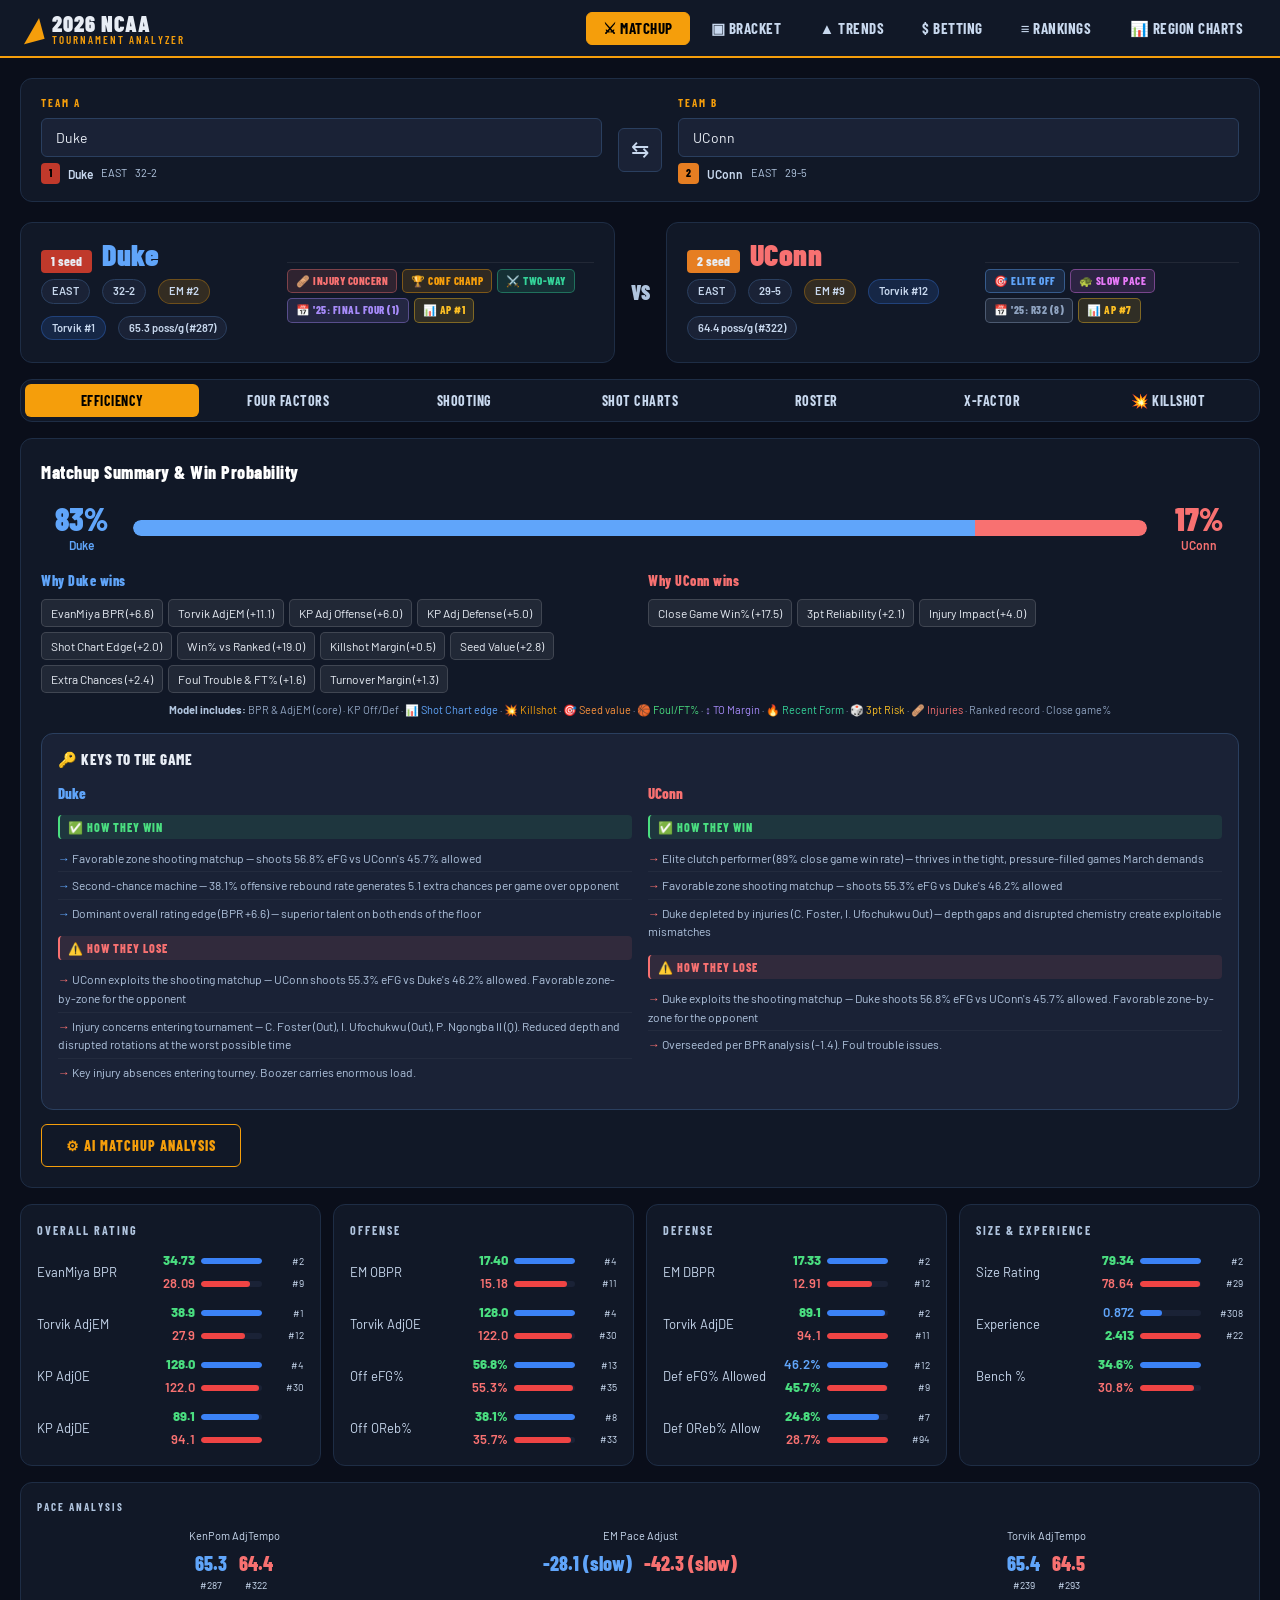
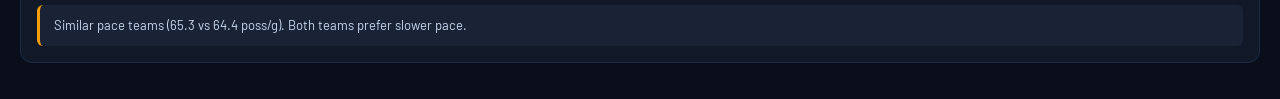
==== commit c086ecd3: "Add files via upload" ====
--- a/index.html
+++ b/index.html
@@ -1543,7 +1543,7 @@
 <script>
 // === data.js ===
 // Auto-generated — 2026 NCAA Tournament Analyzer
-const TEAMS_DATA = {"Duke":{"name":"Duke","seed":1,"region":"EAST","record":"32-2","em_rank":2,"bpr":34.729,"obpr":17.397,"dbpr":17.332,"em_tempo":67.089,"em_tempo_rank":273,"pace_adjust":-28.103,"off_rank":4,"def_rank":2,"adj_em":38.916,"adj_em_rank":1,"adj_oe":128.001,"adj_oe_rank":4,"adj_de":89.086,"adj_de_rank":2,"tv_tempo":67.097,"tv_adj_tempo":65.424,"tv_tempo_rank":239,"kp_adj_tempo":65.3,"kp_adj_tempo_rank":287,"kp_adj_oe":128.0,"kp_adj_oe_rank":4,"kp_adj_de":89.1,"off_efg":56.772,"off_efg_rank":13,"off_to":15.693,"off_to_rank":117,"off_or":38.095,"off_or_rank":8,"off_ftr":37.764,"def_efg":46.179,"def_efg_rank":12,"def_to":18.148,"def_to_rank":92,"def_or":24.801,"def_or_rank":7,"fg2":60.09,"fg2_rank":8,"fg3":35.074,"fg3_rank":109,"ft":72.4,"fg3_rate":44.361,"fg3_rate_rank":81,"ast_rate":59.198,"blk":10.413,"stl_rate":0.115,"opp_fg3":30.435,"off_ft_pct":19.407,"off_2_pct":47.462,"off_3_pct":33.131,"size":79.34,"size_rank":2,"exp":0.872,"exp_rank":308,"bench":34.64,"ats_record":"19-15-0","ats_cover":55.9,"ats_mov":19.1,"ats_pm":2.4,"ou_record":"12-22-0","over_pct":35.3,"under_pct":64.7,"ou_pm":-4.1,"shot_off":{"paint_circle":68.0,"left_paint":47.9,"right_paint":45.8,"left_mid":43.5,"right_mid":34.6,"left_corner3":42.3,"right_corner3":35.1,"left_wing3":33.5,"right_wing3":31.3,"top_arc3":34.1,"efg":56.8,"fg2_pct":60.1,"fg2":"664/1105","fg3_pct":35.1,"fg3":"309/881","all":"973/1986"},"shot_def":{"paint_circle":57.9,"left_paint":42.5,"right_paint":47.2,"left_mid":32.7,"right_mid":31.1,"left_corner3":38.1,"right_corner3":19.0,"left_wing3":29.4,"right_wing3":32.7,"top_arc3":30.4,"efg":46.2,"fg2_pct":46.6,"fg2":"497/1066","fg3_pct":30.4,"fg3":"273/897","all":"770/1963"},"tr_rank":6,"tr_2025":0.221,"tr_last3":"20.9","tr_last1":"29.2","tr_home":"20.6","tr_away":"23.2","tr_2024":"23.7","injuries":[{"player":"Caleb Foster","position":"G","stats":"8.5 PPG, 40% 3PT","injury":"Fractured foot (surgery)","status":"OUT for season","impact":"Season-ending. 3rd-most impactful offensive player per EvanMiya. Elite perimeter defender lost."},{"player":"Patrick Ngongba II","position":"C","stats":"10.7 PPG, 6.0 RPG","injury":"Foot soreness","status":"QUESTIONABLE \u2014 hopeful to return","impact":"Missed ACC Tournament. Key rim-running lob threat and interior defender. Status unclear."}],"ats_ranked_record":"6-8-0","ats_ranked_cover":42.9,"ats_ranked_mov":9.7,"ats_ranked_pm":1.1,"sos_rank":4.0,"sos_rating":15.2,"sos_hi":1.0,"sos_lo":97.0,"tr_oreb_rank":10.0,"tr_oreb":0.365,"tr_oreb_l3":"44.1%","tr_opp_oreb_rank":6.0,"tr_opp_oreb":0.221,"tr_fouls_rank":60.0,"tr_fouls":0.229,"tr_opp_fouls_rank":74.0,"tr_opp_fouls":0.264,"close_games_rank":41.0,"close_games_pct":71.4,"close_games_l3":"1.000","extra_chances_rank":13.0,"extra_chances":5.1,"extra_chances_l3":"6.3","margin_2h_rank":3.0,"margin_2h":8.9,"margin_2h_l3":"-1.0","margin_2h_home":"+11.6","margin_2h_away":"+6.7","margin_1h_rank":2.0,"margin_1h":10.3,"margin_1h_l3":"+6.7","margin_1h_home":"+13.3","margin_1h_away":"+7.9","ranked_record":"12-2-0","ranked_win_pct":85.7,"ranked_mov":9.7,"ranked_ats_pm":1.1,"ks_per_game":1.059,"ks_conceded_per_game":0.235,"ks_margin":0.824,"ks_total":36,"ks_conceded_total":8,"ks_rank":2,"expected_bpr":33.39,"seed_bpr_diff":1.34,"seed_value":1.34,"foul_ft_score":0.719,"conf_tourney_result":"won","conf_tourney_score":2.0,"recent_form":-2.102,"to_margin":2.45,"three_pt_reliability":-2.11,"pure_momentum":-4.102,"opp_fg2":46.6,"loss_pattern":"injury-related","loss_summary":"Both losses came after injuries. Caleb Foster (fractured foot) and Patrick Ngongba II (foot) are out or questionable for the tourney. Duke without these two is visibly different \u2014 they went from a historic efficiency pace to vulnerable.","loss_red_flag":"Key injury absences entering tourney. Boozer carries enormous load.","loss_green_flag":"Still won ACC Tournament shorthanded. Boozer is the best player in college basketball.","loss_tags":["injury","depth"],"injury_alert":true,"alert_level":"high","injury_summary":"2 starters injured entering tourney. Duke won ACC title shorthanded. Cameron Boozer carries enormous load.","injuries_list":[{"player":"C. Foster","pos":"SG","status":"Out","injury":"Foot (Fracture)"},{"player":"P. Ngongba II","pos":"PF","status":"Questionable","injury":"Foot"},{"player":"I. Ufochukwu","pos":"C","status":"Out","injury":"Undisclosed"}],"injury_score":-5,"injury_count":3},"Siena":{"name":"Siena","seed":16,"region":"EAST","record":"23-11","em_rank":165,"bpr":0.022,"obpr":-0.408,"dbpr":0.43,"em_tempo":66.063,"em_tempo_rank":321,"pace_adjust":-34.453,"off_rank":180,"def_rank":156,"adj_em":-2.107,"adj_em_rank":192,"adj_oe":107.154,"adj_oe_rank":208,"adj_de":109.261,"adj_de_rank":175,"tv_tempo":64.306,"tv_adj_tempo":64.711,"tv_tempo_rank":350,"kp_adj_tempo":64.6,"kp_adj_tempo_rank":319,"kp_adj_oe":107.1,"kp_adj_oe_rank":210,"kp_adj_de":109.2,"off_efg":50.558,"off_efg_rank":214,"off_to":16.002,"off_to_rank":140,"off_or":31.919,"off_or_rank":127,"off_ftr":34.219,"def_efg":48.612,"def_efg_rank":53,"def_to":17.096,"def_to_rank":150,"def_or":29.027,"def_or_rank":107,"fg2":52.849,"fg2_rank":138,"fg3":30.449,"fg3_rank":334,"ft":76.863,"fg3_rate":31.934,"fg3_rate_rank":329,"ast_rate":53.023,"blk":9.146,"stl_rate":0.09,"opp_fg3":32.8,"off_ft_pct":20.642,"off_2_pct":56.464,"off_3_pct":22.894,"size":76.73,"size_rank":278,"exp":1.163,"exp_rank":248,"bench":24.29,"ats_record":"20-14-0","ats_cover":58.8,"ats_mov":4.9,"ats_pm":0.7,"ou_record":"11-23-0","over_pct":32.4,"under_pct":67.7,"ou_pm":-1.9,"shot_off":{"paint_circle":60.8,"left_paint":40.7,"right_paint":49.4,"left_mid":51.3,"right_mid":39.3,"left_corner3":42.6,"right_corner3":28.2,"left_wing3":43.9,"right_wing3":54.0,"top_arc3":23.0,"efg":50.6,"fg2_pct":52.8,"fg2":"677/1281","fg3_pct":30.4,"fg3":"183/601","all":"860/1882"},"shot_def":{"paint_circle":55.1,"left_paint":40.9,"right_paint":46.5,"left_mid":33.3,"right_mid":33.9,"left_corner3":26.8,"right_corner3":39.7,"left_wing3":39.7,"right_wing3":31.7,"top_arc3":29.5,"efg":48.6,"fg2_pct":48.2,"fg2":"559/1159","fg3_pct":32.8,"fg3":"246/750","all":"805/1909"},"tr_rank":166,"tr_2025":0.28,"tr_last3":"30.2","tr_last1":"13.9","tr_home":"25.8","tr_away":"29.4","tr_2024":"28.1","injuries":[],"ats_ranked_record":null,"ats_ranked_cover":null,"ats_ranked_mov":null,"ats_ranked_pm":null,"sos_rank":274.0,"sos_rating":-5.1,"sos_hi":141.0,"sos_lo":298.0,"tr_oreb_rank":116.0,"tr_oreb":0.303,"tr_oreb_l3":"33.7%","tr_opp_oreb_rank":166.0,"tr_opp_oreb":0.28,"tr_fouls_rank":12.0,"tr_fouls":0.209,"tr_opp_fouls_rank":160.0,"tr_opp_fouls":0.251,"close_games_rank":97.0,"close_games_pct":60.0,"close_games_l3":"1.000","extra_chances_rank":145.0,"extra_chances":0.8,"extra_chances_l3":"-5.0","margin_2h_rank":70.0,"margin_2h":2.7,"margin_2h_l3":"+1.0","margin_2h_home":"+5.0","margin_2h_away":"+1.3","margin_1h_rank":92.0,"margin_1h":2.3,"margin_1h_l3":"+9.0","margin_1h_home":"+3.5","margin_1h_away":"+1.6","ranked_record":null,"ranked_win_pct":null,"ranked_mov":null,"ranked_ats_pm":null,"ks_per_game":0.5,"ks_conceded_per_game":0.471,"ks_margin":0.029,"ks_total":17,"ks_conceded_total":16,"ks_rank":166,"expected_bpr":-3.95,"seed_bpr_diff":3.97,"seed_value":3.97,"foul_ft_score":0.931,"conf_tourney_result":"won","conf_tourney_score":2.0,"recent_form":5.63,"to_margin":1.09,"three_pt_reliability":-4.55,"pure_momentum":5.03,"opp_fg2":48.2,"loss_pattern":"competitive schedule losses","loss_summary":"Siena (23-11, 16-seed). Lost 11 games. 3pt reliability score -4.5 \u2014 very volatile shooter","loss_red_flag":"3pt reliability score -4.5 \u2014 very volatile shooter","loss_green_flag":"Underseeded (+4.0 BPR vs seed avg) \u2014 better than record suggests","loss_tags":["underseeded","three-point","hot"],"injury_alert":false,"alert_level":"none","injury_summary":"","injuries_list":[{"player":"A. Chandler","pos":"PF","status":"Questionable","injury":"Personal"},{"player":"O. Schlager","pos":"SG","status":"Questionable","injury":"Upper Body"},{"player":"R. Ducharme","pos":"SG","status":"Questionable","injury":"Shoulder"}],"injury_score":-3,"injury_count":3},"Ohio State":{"name":"Ohio State","seed":8,"region":"EAST","record":"21-12","em_rank":22,"bpr":20.866,"obpr":14.639,"dbpr":6.226,"em_tempo":67.53,"em_tempo_rank":245,"pace_adjust":-9.257,"off_rank":12,"def_rank":51,"adj_em":22.282,"adj_em_rank":26,"adj_oe":124.39,"adj_oe_rank":17,"adj_de":102.108,"adj_de_rank":53,"tv_tempo":66.58,"tv_adj_tempo":66.124,"tv_tempo_rank":263,"kp_adj_tempo":66.1,"kp_adj_tempo_rank":251,"kp_adj_oe":124.3,"kp_adj_oe_rank":17,"kp_adj_de":102.1,"off_efg":56.514,"off_efg_rank":18,"off_to":15.485,"off_to_rank":100,"off_or":30.692,"off_or_rank":176,"off_ftr":37.784,"def_efg":50.37,"def_efg_rank":123,"def_to":15.755,"def_to_rank":239,"def_or":29.956,"def_or_rank":155,"fg2":58.161,"fg2_rank":19,"fg3":36.032,"fg3_rank":59,"ft":77.539,"fg3_rate":40.054,"fg3_rate_rank":169,"ast_rate":51.425,"blk":6.832,"stl_rate":0.071,"opp_fg3":31.551,"off_ft_pct":20.585,"off_2_pct":48.994,"off_3_pct":30.422,"size":77.86,"size_rank":99,"exp":2.157,"exp_rank":40,"bench":25.32,"ats_record":"17-15-1","ats_cover":53.1,"ats_mov":7.0,"ats_pm":2.0,"ou_record":"16-17-0","over_pct":48.5,"under_pct":51.5,"ou_pm":-0.6,"shot_off":{"paint_circle":68.1,"left_paint":57.7,"right_paint":57.7,"left_mid":40.5,"right_mid":37.9,"left_corner3":35.2,"right_corner3":41.5,"left_wing3":36.9,"right_wing3":34.9,"top_arc3":34.8,"efg":56.5,"fg2_pct":58.2,"fg2":"645/1109","fg3_pct":36.0,"fg3":"267/741","all":"912/1850"},"shot_def":{"paint_circle":60.6,"left_paint":45.7,"right_paint":53.5,"left_mid":39.7,"right_mid":34.3,"left_corner3":39.8,"right_corner3":25.8,"left_wing3":33.5,"right_wing3":30.5,"top_arc3":29.3,"efg":50.3,"fg2_pct":52.3,"fg2":"591/1131","fg3_pct":31.6,"fg3":"242/765","all":"833/1896"},"tr_rank":179,"tr_2025":0.283,"tr_last3":"21.1","tr_last1":"22.2","tr_home":"25.8","tr_away":"31.2","tr_2024":"28.5","injuries":[],"ats_ranked_record":"7-3-0","ats_ranked_cover":70.0,"ats_ranked_mov":-3.4,"ats_ranked_pm":3.0,"sos_rank":21.0,"sos_rating":12.8,"sos_hi":20.0,"sos_lo":284.0,"tr_oreb_rank":199.0,"tr_oreb":0.279,"tr_oreb_l3":"23.6%","tr_opp_oreb_rank":179.0,"tr_opp_oreb":0.283,"tr_fouls_rank":231.0,"tr_fouls":0.257,"tr_opp_fouls_rank":34.0,"tr_opp_fouls":0.274,"close_games_rank":216.0,"close_games_pct":44.4,"close_games_l3":"0.500","extra_chances_rank":237.0,"extra_chances":-1.1,"extra_chances_l3":"1.0","margin_2h_rank":64.0,"margin_2h":2.9,"margin_2h_l3":"-1.7","margin_2h_home":"+4.4","margin_2h_away":"+1.4","margin_1h_rank":55.0,"margin_1h":3.8,"margin_1h_l3":"+5.7","margin_1h_home":"+7.9","margin_1h_away":"-0.5","ranked_record":"2-8-0","ranked_win_pct":20.0,"ranked_mov":-3.4,"ranked_ats_pm":3.0,"ks_per_game":0.545,"ks_conceded_per_game":0.333,"ks_margin":0.212,"ks_total":18,"ks_conceded_total":11,"ks_rank":22,"expected_bpr":18.04,"seed_bpr_diff":2.83,"seed_value":2.83,"foul_ft_score":0.442,"conf_tourney_result":"quarters","conf_tourney_score":-1.0,"recent_form":-2.092,"to_margin":0.27,"three_pt_reliability":1.01,"pure_momentum":-1.092,"opp_fg2":52.3,"loss_pattern":"high-loss team","loss_summary":"Ohio State (21-12, 8-seed). Lost 12 games. 12 losses \u2014 significant question marks about consistency","loss_red_flag":"12 losses \u2014 significant question marks about consistency","loss_green_flag":"Underseeded (+2.8 BPR vs seed avg) \u2014 better than record suggests","loss_tags":["underseeded"],"injury_alert":false,"alert_level":"none","injury_summary":"","injuries_list":[{"player":"T. Chatman","pos":"SG","status":"Questionable","injury":"Undisclosed"},{"player":"J. Ojianwuna","pos":"PF","status":"Questionable","injury":"Knee"}],"injury_score":-2,"injury_count":2},"TCU":{"name":"TCU","seed":9,"region":"EAST","record":"22-11","em_rank":42,"bpr":15.909,"obpr":6.768,"dbpr":9.141,"em_tempo":68.985,"em_tempo_rank":158,"pace_adjust":28.25,"off_rank":68,"def_rank":24,"adj_em":17.599,"adj_em_rank":43,"adj_oe":115.423,"adj_oe_rank":81,"adj_de":97.824,"adj_de_rank":22,"tv_tempo":69.666,"tv_adj_tempo":67.752,"tv_tempo_rank":108,"kp_adj_tempo":67.7,"kp_adj_tempo_rank":159,"kp_adj_oe":115.4,"kp_adj_oe_rank":81,"kp_adj_de":97.8,"off_efg":50.9,"off_efg_rank":201,"off_to":15.525,"off_to_rank":105,"off_or":34.396,"off_or_rank":63,"off_ftr":38.7,"def_efg":51.016,"def_efg_rank":164,"def_to":19.653,"def_to_rank":31,"def_or":29.114,"def_or_rank":115,"fg2":51.623,"fg2_rank":187,"fg3":33.107,"fg3_rank":223,"ft":70.801,"fg3_rate":36.85,"fg3_rate_rank":233,"ast_rate":57.589,"blk":12.626,"stl_rate":0.109,"opp_fg3":33.743,"off_ft_pct":21.207,"off_2_pct":50.464,"off_3_pct":28.328,"size":76.43,"size_rank":322,"exp":1.779,"exp_rank":101,"bench":27.53,"ats_record":"18-15-0","ats_cover":54.6,"ats_mov":6.2,"ats_pm":1.4,"ou_record":"15-18-0","over_pct":45.5,"under_pct":54.6,"ou_pm":0.3,"shot_off":{"paint_circle":62.3,"left_paint":47.9,"right_paint":43.0,"left_mid":32.0,"right_mid":28.6,"left_corner3":40.9,"right_corner3":32.9,"left_wing3":33.5,"right_wing3":34.2,"top_arc3":26.3,"efg":50.9,"fg2_pct":51.6,"fg2":"652/1264","fg3_pct":33.2,"fg3":"244/736","all":"896/2000"},"shot_def":{"paint_circle":61.7,"left_paint":39.0,"right_paint":44.4,"left_mid":37.3,"right_mid":38.2,"left_corner3":31.6,"right_corner3":40.7,"left_wing3":29.1,"right_wing3":35.7,"top_arc3":29.1,"efg":51.0,"fg2_pct":51.3,"fg2":"609/1188","fg3_pct":33.7,"fg3":"247/732","all":"856/1920"},"tr_rank":121,"tr_2025":0.27,"tr_last3":"31.1","tr_last1":"25.7","tr_home":"26.1","tr_away":"28.2","tr_2024":"28.0","injuries":[],"ats_ranked_record":"6-4-0","ats_ranked_cover":60.0,"ats_ranked_mov":-2.5,"ats_ranked_pm":4.4,"sos_rank":40.0,"sos_rating":10.4,"sos_hi":23.0,"sos_lo":294.0,"tr_oreb_rank":68.0,"tr_oreb":0.323,"tr_oreb_l3":"30.8%","tr_opp_oreb_rank":121.0,"tr_opp_oreb":0.27,"tr_fouls_rank":48.0,"tr_fouls":0.225,"tr_opp_fouls_rank":79.0,"tr_opp_fouls":0.263,"close_games_rank":208.0,"close_games_pct":45.5,"close_games_l3":"0.000","extra_chances_rank":14.0,"extra_chances":5.0,"extra_chances_l3":"4.7","margin_2h_rank":16.0,"margin_2h":6.0,"margin_2h_l3":"+3.0","margin_2h_home":"+8.2","margin_2h_away":"+2.9","margin_1h_rank":154.0,"margin_1h":0.4,"margin_1h_l3":"+1.0","margin_1h_home":"+2.5","margin_1h_away":"-2.6","ranked_record":"3-7-0","ranked_win_pct":30.0,"ranked_mov":-2.5,"ranked_ats_pm":4.4,"ks_per_game":0.515,"ks_conceded_per_game":0.303,"ks_margin":0.212,"ks_total":17,"ks_conceded_total":10,"ks_rank":42,"expected_bpr":17.83,"seed_bpr_diff":-1.92,"seed_value":-1.92,"foul_ft_score":0.746,"conf_tourney_result":"early","conf_tourney_score":-1.5,"recent_form":-5.8,"to_margin":4.13,"three_pt_reliability":-1.89,"pure_momentum":-4.9,"opp_fg2":51.3,"loss_pattern":"competitive schedule losses","loss_summary":"TCU (22-11, 9-seed). Lost 11 games. Early conference tournament exit \u2014 may be cold or injured; Cold recent form (-5.8)","loss_red_flag":"Early conference tournament exit \u2014 may be cold or injured","loss_green_flag":"Solid overall profile","loss_tags":["cold"],"injury_alert":false,"alert_level":"none","injury_summary":"","injuries_list":[{"player":"M. Diallo","pos":"C","status":"Out","injury":"Knee"}],"injury_score":-2,"injury_count":1},"St. John's":{"name":"St. John's","seed":5,"region":"EAST","record":"28-6","em_rank":12,"bpr":26.056,"obpr":11.128,"dbpr":14.928,"em_tempo":70.825,"em_tempo_rank":53,"pace_adjust":14.759,"off_rank":33,"def_rank":7,"adj_em":25.898,"adj_em_rank":16,"adj_oe":120.089,"adj_oe_rank":44,"adj_de":94.191,"adj_de_rank":12,"tv_tempo":70.994,"tv_adj_tempo":69.647,"tv_tempo_rank":54,"kp_adj_tempo":69.6,"kp_adj_tempo_rank":68,"kp_adj_oe":120.1,"kp_adj_oe_rank":44,"kp_adj_de":94.2,"off_efg":51.003,"off_efg_rank":194,"off_to":14.734,"off_to_rank":53,"off_or":35.945,"off_or_rank":28,"off_ftr":41.902,"def_efg":47.358,"def_efg_rank":27,"def_to":19.397,"def_to_rank":37,"def_or":30.201,"def_or_rank":172,"fg2":51.587,"fg2_rank":190,"fg3":33.239,"fg3_rank":217,"ft":72.748,"fg3_rate":33.779,"fg3_rate_rank":299,"ast_rate":58.211,"blk":12.37,"stl_rate":0.111,"opp_fg3":31.332,"off_ft_pct":23.008,"off_2_pct":51.569,"off_3_pct":25.424,"size":78.24,"size_rank":61,"exp":2.252,"exp_rank":34,"bench":31.22,"ats_record":"20-12-1","ats_cover":62.5,"ats_mov":11.6,"ats_pm":1.5,"ou_record":"12-21-0","over_pct":36.4,"under_pct":63.6,"ou_pm":-3.9,"shot_off":{"paint_circle":62.4,"left_paint":45.5,"right_paint":38.4,"left_mid":32.4,"right_mid":30.8,"left_corner3":31.3,"right_corner3":37.6,"left_wing3":37.4,"right_wing3":35.5,"top_arc3":27.2,"efg":51.0,"fg2_pct":51.6,"fg2":"715/1386","fg3_pct":33.2,"fg3":"235/707","all":"950/2093"},"shot_def":{"paint_circle":57.0,"left_paint":34.6,"right_paint":34.3,"left_mid":33.3,"right_mid":34.4,"left_corner3":35.2,"right_corner3":36.8,"left_wing3":31.7,"right_wing3":31.7,"top_arc3":27.2,"efg":47.4,"fg2_pct":47.5,"fg2":"638/1342","fg3_pct":31.3,"fg3":"214/683","all":"852/2025"},"tr_rank":112,"tr_2025":0.268,"tr_last3":"29.4","tr_last1":"42.9","tr_home":"24.3","tr_away":"30.0","tr_2024":"27.2","injuries":[],"ats_ranked_record":"3-2-0","ats_ranked_cover":60.0,"ats_ranked_mov":-3.7,"ats_ranked_pm":-1.5,"sos_rank":27.0,"sos_rating":11.5,"sos_hi":3.0,"sos_lo":225.0,"tr_oreb_rank":42.0,"tr_oreb":0.335,"tr_oreb_l3":"34.8%","tr_opp_oreb_rank":112.0,"tr_opp_oreb":0.268,"tr_fouls_rank":90.0,"tr_fouls":0.235,"tr_opp_fouls_rank":28.0,"tr_opp_fouls":0.277,"close_games_rank":13.0,"close_games_pct":83.3,"close_games_l3":"--","extra_chances_rank":7.0,"extra_chances":5.5,"extra_chances_l3":"3.3","margin_2h_rank":23.0,"margin_2h":5.2,"margin_2h_l3":"+0.3","margin_2h_home":"+9.8","margin_2h_away":"+0.1","margin_1h_rank":26.0,"margin_1h":6.2,"margin_1h_l3":"+14.0","margin_1h_home":"+7.8","margin_1h_away":"+4.4","ranked_record":"2-4-0","ranked_win_pct":33.3,"ranked_mov":-3.7,"ranked_ats_pm":-1.5,"ks_per_game":0.735,"ks_conceded_per_game":0.206,"ks_margin":0.529,"ks_total":25,"ks_conceded_total":7,"ks_rank":11,"expected_bpr":23.15,"seed_bpr_diff":2.91,"seed_value":2.91,"foul_ft_score":1.066,"conf_tourney_result":"won","conf_tourney_score":2.0,"recent_form":2.67,"to_margin":4.66,"three_pt_reliability":-1.76,"pure_momentum":0.67,"opp_fg2":47.5,"loss_pattern":"competitive schedule","loss_summary":"Won Big East Tournament back-to-back. Losses came against quality opponents. Zuby Ejiofor is playing the best basketball of any big man entering the tourney.","loss_red_flag":"Could be overachieving on adrenaline and Pitino magic. Underseeded (+2.9).","loss_green_flag":"Won last 6 games by double digits. Ejiofor record-setting blocks in Big East final.","loss_tags":["schedule"],"injury_alert":false,"alert_level":"none","injury_summary":"","injuries_list":[{"player":"K. Odih","pos":"SG","status":"Questionable","injury":"Leg"},{"player":"C. Pohto","pos":"SG","status":"Out","injury":"Hip"},{"player":"I. Suljanovic","pos":"SF","status":"Out","injury":"Knee"}],"injury_score":-5,"injury_count":3},"Northern Iowa":{"name":"Northern Iowa","seed":12,"region":"EAST","record":"23-12","em_rank":68,"bpr":10.556,"obpr":1.724,"dbpr":8.832,"em_tempo":64.175,"em_tempo_rank":363,"pace_adjust":14.036,"off_rank":134,"def_rank":26,"adj_em":11.836,"adj_em_rank":71,"adj_oe":110.026,"adj_oe_rank":153,"adj_de":98.19,"adj_de_rank":24,"tv_tempo":63.412,"tv_adj_tempo":62.351,"tv_tempo_rank":362,"kp_adj_tempo":62.3,"kp_adj_tempo_rank":363,"kp_adj_oe":110.0,"kp_adj_oe_rank":153,"kp_adj_de":98.2,"off_efg":54.167,"off_efg_rank":66,"off_to":14.55,"off_to_rank":44,"off_or":22.034,"off_or_rank":356,"off_ftr":25.699,"def_efg":47.209,"def_efg_rank":23,"def_to":18.141,"def_to_rank":93,"def_or":26.311,"def_or_rank":24,"fg2":55.338,"fg2_rank":52,"fg3":34.918,"fg3_rank":128,"ft":69.665,"fg3_rate":39.57,"fg3_rate_rank":178,"ast_rate":57.11,"blk":9.822,"stl_rate":0.097,"opp_fg3":28.892,"off_ft_pct":14.182,"off_2_pct":52.981,"off_3_pct":32.836,"size":77.56,"size_rank":144,"exp":1.943,"exp_rank":64,"bench":26.97,"ats_record":"20-14-0","ats_cover":58.8,"ats_mov":8.7,"ats_pm":2.9,"ou_record":"14-20-0","over_pct":41.2,"under_pct":58.8,"ou_pm":-4.8,"shot_off":{"paint_circle":68.2,"left_paint":45.3,"right_paint":55.8,"left_mid":27.8,"right_mid":50.0,"left_corner3":41.4,"right_corner3":43.4,"left_wing3":37.8,"right_wing3":31.6,"top_arc3":32.2,"efg":56.6,"fg2_pct":58.7,"fg2":"609/1038","fg3_pct":35.7,"fg3":"264/739","all":"873/1777"},"shot_def":{"paint_circle":66.9,"left_paint":53.6,"right_paint":41.4,"left_mid":29.5,"right_mid":36.5,"left_corner3":32.6,"right_corner3":39.0,"left_wing3":31.1,"right_wing3":34.3,"top_arc3":34.2,"efg":52.7,"fg2_pct":54.0,"fg2":"535/990","fg3_pct":33.7,"fg3":"214/635","all":"749/1625"},"tr_rank":31,"tr_2025":0.245,"tr_last3":"27.9","tr_last1":"33.3","tr_home":"24.2","tr_away":"24.7","tr_2024":"24.1","injuries":[],"ats_ranked_record":null,"ats_ranked_cover":null,"ats_ranked_mov":null,"ats_ranked_pm":null,"sos_rank":102.0,"sos_rating":1.8,"sos_hi":99.0,"sos_lo":251.0,"tr_oreb_rank":356.0,"tr_oreb":0.198,"tr_oreb_l3":"26.3%","tr_opp_oreb_rank":31.0,"tr_opp_oreb":0.245,"tr_fouls_rank":108.0,"tr_fouls":0.238,"tr_opp_fouls_rank":333.0,"tr_opp_fouls":0.225,"close_games_rank":321.0,"close_games_pct":30.0,"close_games_l3":"1.000","extra_chances_rank":148.0,"extra_chances":0.7,"extra_chances_l3":"-7.0","margin_2h_rank":45.0,"margin_2h":3.7,"margin_2h_l3":"+4.3","margin_2h_home":"+4.6","margin_2h_away":"+2.9","margin_1h_rank":65.0,"margin_1h":3.4,"margin_1h_l3":"+9.3","margin_1h_home":"+3.4","margin_1h_away":"+3.4","ranked_record":null,"ranked_win_pct":null,"ranked_mov":null,"ranked_ats_pm":null,"ks_per_game":0.471,"ks_conceded_per_game":0.265,"ks_margin":0.206,"ks_total":16,"ks_conceded_total":9,"ks_rank":68,"expected_bpr":10.37,"seed_bpr_diff":0.19,"seed_value":0.19,"foul_ft_score":-1.157,"conf_tourney_result":"won","conf_tourney_score":2.0,"recent_form":9.46,"to_margin":3.59,"three_pt_reliability":-0.08,"pure_momentum":8.26,"opp_fg2":54.0,"loss_pattern":"competitive schedule losses","loss_summary":"Northern Iowa (23-9, 12-seed). Lost 9 games. Struggles in close games (30% win rate)","loss_red_flag":"Struggles in close games (30% win rate)","loss_green_flag":"Conference tournament champion \u2014 enters tournament hot","loss_tags":["close-game","hot"],"injury_alert":false,"alert_level":"none","injury_summary":"","injuries_list":[{"player":"C. Courbat","pos":"PF","status":"Questionable","injury":"Undisclosed"}],"injury_score":-1,"injury_count":1},"Kansas":{"name":"Kansas","seed":4,"region":"EAST","record":"23-10","em_rank":21,"bpr":22.187,"obpr":8.811,"dbpr":13.376,"em_tempo":68.668,"em_tempo_rank":174,"pace_adjust":3.993,"off_rank":48,"def_rank":11,"adj_em":24.433,"adj_em_rank":21,"adj_oe":118.353,"adj_oe_rank":57,"adj_de":93.92,"adj_de_rank":10,"tv_tempo":68.218,"tv_adj_tempo":67.725,"tv_tempo_rank":190,"kp_adj_tempo":67.6,"kp_adj_tempo_rank":164,"kp_adj_oe":118.3,"kp_adj_oe_rank":57,"kp_adj_de":93.9,"off_efg":51.566,"off_efg_rank":172,"off_to":15.513,"off_to_rank":104,"off_or":29.479,"off_or_rank":223,"off_ftr":32.598,"def_efg":45.235,"def_efg_rank":4,"def_to":13.97,"def_to_rank":337,"def_or":30.14,"def_or_rank":168,"fg2":51.077,"fg2_rank":211,"fg3":34.964,"fg3_rank":123,"ft":76.693,"fg3_rate":35.678,"fg3_rate_rank":258,"ast_rate":53.341,"blk":15.607,"stl_rate":0.08,"opp_fg3":30.673,"off_ft_pct":19.511,"off_2_pct":51.282,"off_3_pct":29.207,"size":78.72,"size_rank":24,"exp":1.758,"exp_rank":103,"bench":26.71,"ats_record":"20-13-0","ats_cover":60.6,"ats_mov":6.2,"ats_pm":1.5,"ou_record":"11-22-0","over_pct":33.3,"under_pct":66.7,"ou_pm":-3.6,"shot_off":{"paint_circle":65.3,"left_paint":46.9,"right_paint":34.5,"left_mid":30.8,"right_mid":36.8,"left_corner3":35.6,"right_corner3":32.1,"left_wing3":33.7,"right_wing3":32.5,"top_arc3":40.7,"efg":51.6,"fg2_pct":51.1,"fg2":"640/1253","fg3_pct":35.0,"fg3":"243/695","all":"883/1948"},"shot_def":{"paint_circle":55.2,"left_paint":31.3,"right_paint":39.3,"left_mid":40.4,"right_mid":33.9,"left_corner3":34.2,"right_corner3":31.7,"left_wing3":33.5,"right_wing3":29.0,"top_arc3":27.9,"efg":45.2,"fg2_pct":44.7,"fg2":"541/1211","fg3_pct":30.7,"fg3":"269/877","all":"810/2088"},"tr_rank":144,"tr_2025":0.275,"tr_last3":"24.5","tr_last1":"33.3","tr_home":"25.4","tr_away":"29.3","tr_2024":"25.5","injuries":[{"player":"Darryn Peterson","position":"G","stats":"19.9 PPG, 39% 3PT","injury":"Multiple injuries + cramping all season (missed 11 games)","status":"AVAILABLE \u2014 played final 7 regular season games","impact":"Projected #1 NBA pick. Missed 11 games total. Chemistry disrupted all season. Played but Jayhawks went 3-4 in final stretch."}],"ats_ranked_record":"6-5-0","ats_ranked_cover":54.6,"ats_ranked_mov":-2.4,"ats_ranked_pm":2.5,"sos_rank":9.0,"sos_rating":14.4,"sos_hi":4.0,"sos_lo":247.0,"tr_oreb_rank":195.0,"tr_oreb":0.28,"tr_oreb_l3":"30.9%","tr_opp_oreb_rank":144.0,"tr_opp_oreb":0.275,"tr_fouls_rank":7.0,"tr_fouls":0.204,"tr_opp_fouls_rank":319.0,"tr_opp_fouls":0.228,"close_games_rank":9.0,"close_games_pct":85.7,"close_games_l3":"1.000","extra_chances_rank":290.0,"extra_chances":-2.3,"extra_chances_l3":"2.7","margin_2h_rank":103.0,"margin_2h":1.8,"margin_2h_l3":"0.0","margin_2h_home":"+4.3","margin_2h_away":"-0.3","margin_1h_rank":44.0,"margin_1h":4.3,"margin_1h_l3":"+0.7","margin_1h_home":"+10.4","margin_1h_away":"-0.7","ranked_record":"6-5-0","ranked_win_pct":54.6,"ranked_mov":-2.4,"ranked_ats_pm":2.5,"ks_per_game":0.515,"ks_conceded_per_game":0.455,"ks_margin":0.061,"ks_total":17,"ks_conceded_total":15,"ks_rank":21,"expected_bpr":22.62,"seed_bpr_diff":-0.43,"seed_value":-0.43,"foul_ft_score":0.152,"conf_tourney_result":"semi","conf_tourney_score":-0.5,"recent_form":-1.696,"to_margin":-1.54,"three_pt_reliability":-0.04,"pure_momentum":-1.196,"opp_fg2":44.7,"loss_pattern":"star player injury","loss_summary":"Darryn Peterson (projected top-3 NBA pick) played limited minutes all season with nagging injuries. Kansas without Peterson is a different team. 12 losses is concerning for a 4-seed.","loss_red_flag":"12 losses. Peterson still not at 100%. Inconsistent all season.","loss_green_flag":"When Peterson plays, they beat anyone. Bill Self coaching experience.","loss_tags":["injury","inconsistency"],"injury_alert":true,"alert_level":"high","injury_summary":"Peterson (projected #1 pick) played through injuries all season. Available but not fully healthy.","injuries_list":[{"player":"J. Cross","pos":"PF","status":"Questionable","injury":"Undisclosed"},{"player":"C. Allen","pos":"SG","status":"Questionable","injury":"Undisclosed"},{"player":"W. Thengvall","pos":"SG","status":"Questionable","injury":"Undisclosed"}],"injury_score":-3,"injury_count":3},"Cal Baptist":{"name":"Cal Baptist","seed":13,"region":"EAST","record":"25-8","em_rank":null,"bpr":5.0,"obpr":null,"dbpr":null,"em_tempo":null,"em_tempo_rank":null,"pace_adjust":null,"off_rank":null,"def_rank":null,"adj_em":5.997,"adj_em_rank":106,"adj_oe":107.953,"adj_oe_rank":191,"adj_de":101.957,"adj_de_rank":49,"tv_tempo":67.443,"tv_adj_tempo":65.889,"tv_tempo_rank":223,"kp_adj_tempo":65.8,"kp_adj_tempo_rank":265,"kp_adj_oe":107.9,"kp_adj_oe_rank":191,"kp_adj_de":101.9,"off_efg":48.595,"off_efg_rank":302,"off_to":18.125,"off_to_rank":278,"off_or":37.82,"off_or_rank":11,"off_ftr":36.127,"def_efg":46.409,"def_efg_rank":15,"def_to":17.148,"def_to_rank":140,"def_or":27.242,"def_or_rank":45,"fg2":47.666,"fg2_rank":318,"fg3":33.704,"fg3_rank":190,"ft":71.853,"fg3_rate":32.141,"fg3_rate_rank":328,"ast_rate":40.355,"blk":7.457,"stl_rate":0.08,"opp_fg3":29.73,"off_ft_pct":21.079,"off_2_pct":52.531,"off_3_pct":26.39,"size":76.52,"size_rank":312,"exp":1.414,"exp_rank":192,"bench":31.75,"ats_record":"19-14-0","ats_cover":57.6,"ats_mov":5.5,"ats_pm":1.4,"ou_record":"12-21-0","over_pct":36.4,"under_pct":63.6,"ou_pm":-3.8,"shot_off":{"paint_circle":56.0,"left_paint":38.5,"right_paint":44.5,"left_mid":22.2,"right_mid":27.5,"left_corner3":31.4,"right_corner3":34.9,"left_wing3":30.3,"right_wing3":34.7,"top_arc3":36.0,"efg":48.6,"fg2_pct":47.6,"fg2":"633/1329","fg3_pct":33.8,"fg3":"212/628","all":"845/1957"},"shot_def":{"paint_circle":58.4,"left_paint":37.7,"right_paint":41.6,"left_mid":38.1,"right_mid":41.9,"left_corner3":35.0,"right_corner3":26.9,"left_wing3":29.7,"right_wing3":25.0,"top_arc3":32.4,"efg":46.4,"fg2_pct":47.3,"fg2":"602/1274","fg3_pct":29.7,"fg3":"176/592","all":"778/1866"},"tr_rank":62,"tr_2025":0.256,"tr_last3":"23.1","tr_last1":"25.8","tr_home":"27.8","tr_away":"23.7","tr_2024":"27.5","injuries":[],"ats_ranked_record":"0-1-0","ats_ranked_cover":0.0,"ats_ranked_mov":-31.0,"ats_ranked_pm":-12.0,"sos_rank":151.0,"sos_rating":-1.2,"sos_hi":90.0,"sos_lo":295.0,"tr_oreb_rank":12.0,"tr_oreb":0.36,"tr_oreb_l3":"30.9%","tr_opp_oreb_rank":62.0,"tr_opp_oreb":0.256,"tr_fouls_rank":303.0,"tr_fouls":0.267,"tr_opp_fouls_rank":117.0,"tr_opp_fouls":0.258,"close_games_rank":41.0,"close_games_pct":71.4,"close_games_l3":"1.000","extra_chances_rank":42.0,"extra_chances":2.9,"extra_chances_l3":"1.3","margin_2h_rank":160.0,"margin_2h":0.3,"margin_2h_l3":"+3.7","margin_2h_home":"+2.6","margin_2h_away":"-1.6","margin_1h_rank":41.0,"margin_1h":4.8,"margin_1h_l3":"+4.0","margin_1h_home":"+8.5","margin_1h_away":"+1.7","ranked_record":"0-1-0","ranked_win_pct":0.0,"ranked_mov":-31.0,"ranked_ats_pm":-12.0,"ks_per_game":0.469,"ks_conceded_per_game":0.25,"ks_margin":0.219,"ks_total":15,"ks_conceded_total":8,"ks_rank":117,"foul_ft_score":-0.676,"conf_tourney_result":"won","conf_tourney_score":2.0,"recent_form":4.268,"to_margin":-0.98,"three_pt_reliability":-1.3,"pure_momentum":3.668,"opp_fg2":47.3,"loss_pattern":"high-loss team","loss_summary":"Cal Baptist (19-14, 13-seed). Lost 14 games. 14 losses \u2014 significant question marks about consistency","loss_red_flag":"14 losses \u2014 significant question marks about consistency","loss_green_flag":"Clutch team (71% close game wins)","loss_tags":["clutch","hot"],"injury_alert":false,"alert_level":"none","injury_summary":"","injuries_list":[],"injury_score":0,"injury_count":0,"seed_bpr_diff":-0.97,"expected_bpr":5.97},"Louisville":{"name":"Louisville","seed":6,"region":"EAST","record":"23-10","em_rank":18,"bpr":22.487,"obpr":12.932,"dbpr":9.555,"em_tempo":70.937,"em_tempo_rank":48,"pace_adjust":33.859,"off_rank":22,"def_rank":22,"adj_em":25.413,"adj_em_rank":19,"adj_oe":124.069,"adj_oe_rank":20,"adj_de":98.656,"adj_de_rank":25,"tv_tempo":70.973,"tv_adj_tempo":69.735,"tv_tempo_rank":55,"kp_adj_tempo":69.6,"kp_adj_tempo_rank":62,"kp_adj_oe":124.1,"kp_adj_oe_rank":19,"kp_adj_de":98.6,"off_efg":56.448,"off_efg_rank":20,"off_to":16.395,"off_to_rank":159,"off_or":32.865,"off_or_rank":95,"off_ftr":33.482,"def_efg":48.753,"def_efg_rank":57,"def_to":16.694,"def_to_rank":173,"def_or":26.879,"def_or_rank":31,"fg2":59.727,"fg2_rank":9,"fg3":35.681,"fg3_rank":76,"ft":76.889,"fg3_rate":52.827,"fg3_rate_rank":4,"ast_rate":59.494,"blk":9.197,"stl_rate":0.097,"opp_fg3":32.682,"off_ft_pct":18.556,"off_2_pct":40.615,"off_3_pct":40.758,"size":78.39,"size_rank":43,"exp":2.481,"exp_rank":17,"bench":34.85,"ats_record":"16-17-0","ats_cover":48.5,"ats_mov":12.6,"ats_pm":0.3,"ou_record":"14-19-0","over_pct":42.4,"under_pct":57.6,"ou_pm":-3.7,"shot_off":{"paint_circle":68.6,"left_paint":43.3,"right_paint":50.0,"left_mid":32.1,"right_mid":37.5,"left_corner3":38.9,"right_corner3":34.4,"left_wing3":38.4,"right_wing3":31.7,"top_arc3":36.0,"efg":56.4,"fg2_pct":59.7,"fg2":"568/951","fg3_pct":35.7,"fg3":"380/1065","all":"948/2016"},"shot_def":{"paint_circle":64.0,"left_paint":44.2,"right_paint":49.1,"left_mid":33.6,"right_mid":29.0,"left_corner3":33.6,"right_corner3":33.3,"left_wing3":30.8,"right_wing3":30.1,"top_arc3":35.4,"efg":48.8,"fg2_pct":48.6,"fg2":"582/1197","fg3_pct":32.7,"fg3":"251/768","all":"833/1965"},"tr_rank":34,"tr_2025":0.246,"tr_last3":"29.9","tr_last1":"26.5","tr_home":"22.9","tr_away":"26.8","tr_2024":"25.1","injuries":[{"player":"Mikel Brown Jr.","position":"G","stats":"18.2 PPG, 4.7 APG, 41% 3PT","injury":"Sore back (missed 10 regular season games)","status":"QUESTIONABLE \u2014 missed final 2 regular season + ACC tourney","impact":"Freshman projected lottery pick. Missed ACC Tournament. Return for NCAA tourney hoped for but uncertain. Louisville won without him."}],"ats_ranked_record":"3-6-0","ats_ranked_cover":33.3,"ats_ranked_mov":-7.1,"ats_ranked_pm":-7.7,"sos_rank":20.0,"sos_rating":12.8,"sos_hi":12.0,"sos_lo":234.0,"tr_oreb_rank":87.0,"tr_oreb":0.316,"tr_oreb_l3":"25.0%","tr_opp_oreb_rank":34.0,"tr_opp_oreb":0.246,"tr_fouls_rank":220.0,"tr_fouls":0.255,"tr_opp_fouls_rank":204.0,"tr_opp_fouls":0.245,"close_games_rank":291.0,"close_games_pct":33.3,"close_games_l3":"0.667","extra_chances_rank":96.0,"extra_chances":1.7,"extra_chances_l3":"-2.0","margin_2h_rank":37.0,"margin_2h":4.3,"margin_2h_l3":"-2.7","margin_2h_home":"+9.1","margin_2h_away":"-0.8","margin_1h_rank":11.0,"margin_1h":8.3,"margin_1h_l3":"+3.3","margin_1h_home":"+14.3","margin_1h_away":"+1.9","ranked_record":"3-6-0","ranked_win_pct":33.3,"ranked_mov":-7.1,"ranked_ats_pm":-7.7,"ks_per_game":1.0,"ks_conceded_per_game":0.333,"ks_margin":0.667,"ks_total":33,"ks_conceded_total":11,"ks_rank":18,"expected_bpr":19.28,"seed_bpr_diff":3.21,"seed_value":3.21,"foul_ft_score":-0.69,"conf_tourney_result":"semi","conf_tourney_score":-0.5,"recent_form":-3.328,"to_margin":0.3,"three_pt_reliability":-5.73,"pure_momentum":-2.828,"opp_fg2":48.6,"loss_pattern":"3pt shooting dependency","loss_summary":"Shoots 52.8% from 3. When threes aren't falling, Louisville has limited ways to score. Lost ACC semis (to Duke eventually won by Duke).","loss_red_flag":"Second-highest 3pt rate in field. Underseeded but volatile.","loss_green_flag":"Underseeded (+3.2). Can explode from 3 on any given night.","loss_tags":["three-point"],"injury_alert":true,"alert_level":"medium","injury_summary":"Lottery pick freshman Brown nursing back all season. Questionable for tourney but team proved resilient without him.","injuries_list":[{"player":"M. Brown Jr.","pos":"SG","status":"Questionable","injury":"Back"}],"injury_score":-1,"injury_count":1},"South Florida":{"name":"South Florida","seed":11,"region":"EAST","record":"25-8","em_rank":45,"bpr":15.242,"obpr":8.326,"dbpr":6.916,"em_tempo":72.483,"em_tempo_rank":12,"pace_adjust":-26.288,"off_rank":50,"def_rank":40,"adj_em":15.816,"adj_em_rank":49,"adj_oe":117.687,"adj_oe_rank":58,"adj_de":101.871,"adj_de_rank":48,"tv_tempo":73.061,"tv_adj_tempo":71.666,"tv_tempo_rank":11,"kp_adj_tempo":71.5,"kp_adj_tempo_rank":15,"kp_adj_oe":117.3,"kp_adj_oe_rank":61,"kp_adj_de":100.9,"off_efg":51.151,"off_efg_rank":188,"off_to":15.229,"off_to_rank":77,"off_or":38.382,"off_or_rank":6,"off_ftr":41.234,"def_efg":48.668,"def_efg_rank":54,"def_to":18.82,"def_to_rank":56,"def_or":31.866,"def_or_rank":248,"fg2":52.143,"fg2_rank":165,"fg3":33.259,"fg3_rank":213,"ft":74.228,"fg3_rate":44.025,"fg3_rate_rank":88,"ast_rate":58.883,"blk":10.986,"stl_rate":0.118,"opp_fg3":34.256,"off_ft_pct":23.029,"off_2_pct":43.92,"off_3_pct":33.051,"size":77.06,"size_rank":235,"exp":1.561,"exp_rank":149,"bench":27.85,"ats_record":"18-14-0","ats_cover":56.3,"ats_mov":12.2,"ats_pm":2.0,"ou_record":"14-18-0","over_pct":43.8,"under_pct":56.3,"ou_pm":0.9,"shot_off":{"paint_circle":59.2,"left_paint":37.0,"right_paint":40.6,"left_mid":33.3,"right_mid":33.3,"left_corner3":31.5,"right_corner3":37.3,"left_wing3":32.5,"right_wing3":33.3,"top_arc3":32.1,"efg":51.2,"fg2_pct":52.1,"fg2":"596/1143","fg3_pct":33.3,"fg3":"299/899","all":"895/2042"},"shot_def":{"paint_circle":54.7,"left_paint":39.8,"right_paint":42.2,"left_mid":33.3,"right_mid":32.1,"left_corner3":40.4,"right_corner3":30.8,"left_wing3":36.6,"right_wing3":32.2,"top_arc3":30.6,"efg":48.7,"fg2_pct":46.9,"fg2":"542/1156","fg3_pct":34.3,"fg3":"260/759","all":"802/1915"},"tr_rank":200,"tr_2025":0.289,"tr_last3":"35.3","tr_last1":"31.3","tr_home":"27.1","tr_away":"30.3","tr_2024":"30.0","injuries":[],"ats_ranked_record":"1-0-0","ats_ranked_cover":100.0,"ats_ranked_mov":-11.0,"ats_ranked_pm":3.5,"sos_rank":91.0,"sos_rating":4.0,"sos_hi":32.0,"sos_lo":309.0,"tr_oreb_rank":16.0,"tr_oreb":0.356,"tr_oreb_l3":"36.8%","tr_opp_oreb_rank":200.0,"tr_opp_oreb":0.289,"tr_fouls_rank":228.0,"tr_fouls":0.256,"tr_opp_fouls_rank":132.0,"tr_opp_fouls":0.255,"close_games_rank":291.0,"close_games_pct":33.3,"close_games_l3":"--","extra_chances_rank":10.0,"extra_chances":5.2,"extra_chances_l3":"6.3","margin_2h_rank":26.0,"margin_2h":5.1,"margin_2h_l3":"+10.3","margin_2h_home":"+8.4","margin_2h_away":"+2.6","margin_1h_rank":34.0,"margin_1h":5.4,"margin_1h_l3":"+9.7","margin_1h_home":"+9.6","margin_1h_away":"+2.2","ranked_record":"0-1-0","ranked_win_pct":0.0,"ranked_mov":-11.0,"ranked_ats_pm":3.5,"ks_per_game":0.742,"ks_conceded_per_game":0.355,"ks_margin":0.387,"ks_total":23,"ks_conceded_total":11,"ks_rank":45,"expected_bpr":14.82,"seed_bpr_diff":0.42,"seed_value":0.42,"foul_ft_score":-0.392,"conf_tourney_result":"early","conf_tourney_score":-1.5,"recent_form":3.42,"to_margin":3.59,"three_pt_reliability":-3.75,"pure_momentum":4.32,"opp_fg2":46.9,"loss_pattern":"schedule-driven losses","loss_summary":"South Florida (24-8, 11-seed). Lost 8 games. Struggles in close games (33% win rate); Early conference tournament exit \u2014 may be cold or injured","loss_red_flag":"Struggles in close games (33% win rate)","loss_green_flag":"Hot recent form (+3.4)","loss_tags":["close-game","cold"],"injury_alert":false,"alert_level":"none","injury_summary":"","injuries_list":[],"injury_score":0,"injury_count":0},"Michigan State":{"name":"Michigan State","seed":3,"region":"EAST","record":"25-7","em_rank":11,"bpr":26.462,"obpr":13.749,"dbpr":12.713,"em_tempo":67.233,"em_tempo_rank":264,"pace_adjust":-60.502,"off_rank":16,"def_rank":13,"adj_em":28.311,"adj_em_rank":9,"adj_oe":123.095,"adj_oe_rank":24,"adj_de":94.783,"adj_de_rank":13,"tv_tempo":66.801,"tv_adj_tempo":66.117,"tv_tempo_rank":253,"kp_adj_tempo":66.0,"kp_adj_tempo_rank":252,"kp_adj_oe":123.0,"kp_adj_oe_rank":24,"kp_adj_de":94.7,"off_efg":53.602,"off_efg_rank":82,"off_to":17.088,"off_to_rank":213,"off_or":38.432,"off_or_rank":5,"off_ftr":36.179,"def_efg":48.597,"def_efg_rank":52,"def_to":14.813,"def_to_rank":302,"def_or":22.638,"def_or_rank":1,"fg2":53.44,"fg2_rank":109,"fg3":35.924,"fg3_rank":66,"ft":76.254,"fg3_rate":36.393,"fg3_rate_rank":240,"ast_rate":67.007,"blk":13.34,"stl_rate":0.076,"opp_fg3":32.895,"off_ft_pct":20.467,"off_2_pct":50.435,"off_3_pct":29.097,"size":78.74,"size_rank":22,"exp":1.396,"exp_rank":197,"bench":31.99,"ats_record":"15-15-2","ats_cover":50.0,"ats_mov":10.5,"ats_pm":1.4,"ou_record":"15-17-0","over_pct":46.9,"under_pct":53.1,"ou_pm":1.5,"shot_off":{"paint_circle":66.7,"left_paint":55.0,"right_paint":53.9,"left_mid":34.4,"right_mid":33.8,"left_corner3":39.4,"right_corner3":34.0,"left_wing3":33.3,"right_wing3":34.8,"top_arc3":39.7,"efg":53.6,"fg2_pct":53.4,"fg2":"637/1192","fg3_pct":35.9,"fg3":"245/682","all":"882/1874"},"shot_def":{"paint_circle":60.8,"left_paint":42.4,"right_paint":46.3,"left_mid":29.0,"right_mid":30.6,"left_corner3":30.7,"right_corner3":37.0,"left_wing3":35.9,"right_wing3":34.0,"top_arc3":27.2,"efg":48.6,"fg2_pct":48.0,"fg2":"471/982","fg3_pct":33.9,"fg3":"275/836","all":"746/1818"},"tr_rank":1,"tr_2025":0.203,"tr_last3":"25.3","tr_last1":"25.0","tr_home":"21.0","tr_away":"19.4","tr_2024":"22.9","injuries":[{"player":"Divine Ugochukwu","position":"G","stats":"Transfer from Miami","injury":"Season-ending injury","status":"OUT for season","impact":"Transfer portal addition whose season ended early. Depth loss for Spartans."}],"ats_ranked_record":"5-2-1","ats_ranked_cover":71.4,"ats_ranked_mov":1.0,"ats_ranked_pm":4.0,"sos_rank":15.0,"sos_rating":13.9,"sos_hi":9.0,"sos_lo":201.0,"tr_oreb_rank":7.0,"tr_oreb":0.371,"tr_oreb_l3":"37.5%","tr_opp_oreb_rank":1.0,"tr_opp_oreb":0.203,"tr_fouls_rank":103.0,"tr_fouls":0.237,"tr_opp_fouls_rank":45.0,"tr_opp_fouls":0.272,"close_games_rank":82.0,"close_games_pct":62.5,"close_games_l3":"0.500","extra_chances_rank":41.0,"extra_chances":3.0,"extra_chances_l3":"1.3","margin_2h_rank":18.0,"margin_2h":5.9,"margin_2h_l3":"+0.3","margin_2h_home":"+6.6","margin_2h_away":"+5.1","margin_1h_rank":45.0,"margin_1h":4.3,"margin_1h_l3":"-3.7","margin_1h_home":"+7.4","margin_1h_away":"+0.7","ranked_record":"4-4-0","ranked_win_pct":50.0,"ranked_mov":1.0,"ranked_ats_pm":4.0,"ks_per_game":0.656,"ks_conceded_per_game":0.188,"ks_margin":0.469,"ks_total":21,"ks_conceded_total":6,"ks_rank":12,"expected_bpr":26.87,"seed_bpr_diff":-0.41,"seed_value":-0.41,"foul_ft_score":0.918,"conf_tourney_result":"quarters","conf_tourney_score":-1.0,"recent_form":-8.0,"to_margin":-2.28,"three_pt_reliability":0.92,"pure_momentum":-7.0,"opp_fg2":48.0,"loss_pattern":"halfcourt offense limitations","loss_summary":"Lost Big Ten quarters to UCLA. Defense is sensational \u2014 top 3pt defense nationally. But offense goes ice cold in pressure games. Tom Izzo is 0-for-whatever without a go-to scorer.","loss_red_flag":"Offense can stagnate in halfcourt. Overseeded by BPR (-2.5 vs seed avg).","loss_green_flag":"Izzo in March is worth 2 seeds. Defense is elite.","loss_tags":["offense","three-point"],"injury_alert":true,"alert_level":"low","injury_summary":"One transfer lost to injury but deep roster absorbs it. No major concerns.","injuries_list":[{"player":"D. Ugochukwu","pos":"SG","status":"Out","injury":"Foot"},{"player":"K. Glenn","pos":"PF","status":"Out","injury":"Knee"}],"injury_score":-4,"injury_count":2},"North Dakota State":{"name":"North Dakota State","seed":14,"region":"EAST","record":"27-7","em_rank":114,"bpr":4.108,"obpr":2.723,"dbpr":1.385,"em_tempo":67.451,"em_tempo_rank":252,"pace_adjust":25.442,"off_rank":118,"def_rank":138,"adj_em":5.139,"adj_em_rank":113,"adj_oe":111.767,"adj_oe_rank":124,"adj_de":106.628,"adj_de_rank":123,"tv_tempo":68.027,"tv_adj_tempo":66.384,"tv_tempo_rank":198,"kp_adj_tempo":66.3,"kp_adj_tempo_rank":237,"kp_adj_oe":111.7,"kp_adj_oe_rank":124,"kp_adj_de":106.6,"off_efg":53.36,"off_efg_rank":85,"off_to":15.602,"off_to_rank":109,"off_or":33.575,"off_or_rank":76,"off_ftr":30.656,"def_efg":51.537,"def_efg_rank":190,"def_to":18.731,"def_to_rank":62,"def_or":25.728,"def_or_rank":17,"fg2":53.162,"fg2_rank":126,"fg3":35.749,"fg3_rank":73,"ft":71.575,"fg3_rate":42.73,"fg3_rate_rank":121,"ast_rate":53.042,"blk":9.007,"stl_rate":0.112,"opp_fg3":33.462,"off_ft_pct":17.054,"off_2_pct":47.328,"off_3_pct":35.618,"size":76.17,"size_rank":339,"exp":1.338,"exp_rank":208,"bench":29.98,"ats_record":"19-13-0","ats_cover":59.4,"ats_mov":11.1,"ats_pm":4.9,"ou_record":"17-13-2","over_pct":56.7,"under_pct":43.3,"ou_pm":2.5,"shot_off":{"paint_circle":66.0,"left_paint":41.7,"right_paint":39.9,"left_mid":38.9,"right_mid":38.2,"left_corner3":31.8,"right_corner3":38.4,"left_wing3":30.6,"right_wing3":39.3,"top_arc3":38.1,"efg":53.4,"fg2_pct":53.2,"fg2":"580/1091","fg3_pct":35.7,"fg3":"291/814","all":"871/1905"},"shot_def":{"paint_circle":63.2,"left_paint":43.6,"right_paint":36.7,"left_mid":34.2,"right_mid":41.5,"left_corner3":38.4,"right_corner3":34.0,"left_wing3":41.2,"right_wing3":40.0,"top_arc3":27.3,"efg":51.5,"fg2_pct":52.6,"fg2":"514/977","fg3_pct":33.5,"fg3":"261/780","all":"775/1757"},"tr_rank":17,"tr_2025":0.236,"tr_last3":"19.4","tr_last1":"17.6","tr_home":"22.7","tr_away":"24.1","tr_2024":"27.6","injuries":[],"ats_ranked_record":"2-0-0","ats_ranked_cover":100.0,"ats_ranked_mov":-26.0,"ats_ranked_pm":6.3,"sos_rank":251.0,"sos_rating":-4.1,"sos_hi":66.0,"sos_lo":270.0,"tr_oreb_rank":75.0,"tr_oreb":0.32,"tr_oreb_l3":"31.1%","tr_opp_oreb_rank":17.0,"tr_opp_oreb":0.236,"tr_fouls_rank":23.0,"tr_fouls":0.215,"tr_opp_fouls_rank":328.0,"tr_opp_fouls":0.226,"close_games_rank":51.0,"close_games_pct":70.0,"close_games_l3":"--","extra_chances_rank":8.0,"extra_chances":5.5,"extra_chances_l3":"8.0","margin_2h_rank":78.0,"margin_2h":2.5,"margin_2h_l3":"+3.3","margin_2h_home":"+5.5","margin_2h_away":"+0.8","margin_1h_rank":31.0,"margin_1h":5.7,"margin_1h_l3":"+11.0","margin_1h_home":"+6.9","margin_1h_away":"+5.1","ranked_record":"0-2-0","ranked_win_pct":0.0,"ranked_mov":-26.0,"ranked_ats_pm":6.3,"ks_per_game":0.677,"ks_conceded_per_game":0.355,"ks_margin":0.323,"ks_total":21,"ks_conceded_total":11,"ks_rank":113,"expected_bpr":1.72,"seed_bpr_diff":2.39,"seed_value":2.39,"foul_ft_score":-0.395,"conf_tourney_result":"won","conf_tourney_score":2.0,"recent_form":3.12,"to_margin":3.13,"three_pt_reliability":-0.62,"pure_momentum":2.52,"opp_fg2":52.6,"loss_pattern":"schedule-driven losses","loss_summary":"North Dakota State (27-7, 14-seed). Lost 7 games. Solid across the board.","loss_red_flag":"No major red flags","loss_green_flag":"Underseeded (+2.4 BPR vs seed avg) \u2014 better than record suggests","loss_tags":["underseeded","clutch","hot"],"injury_alert":false,"alert_level":"none","injury_summary":"","injuries_list":[],"injury_score":0,"injury_count":0},"UCLA":{"name":"UCLA","seed":7,"region":"EAST","record":"23-11","em_rank":24,"bpr":20.335,"obpr":13.111,"dbpr":7.224,"em_tempo":66.033,"em_tempo_rank":323,"pace_adjust":-19.697,"off_rank":20,"def_rank":37,"adj_em":21.639,"adj_em_rank":27,"adj_oe":123.758,"adj_oe_rank":22,"adj_de":102.119,"adj_de_rank":54,"tv_tempo":65.676,"tv_adj_tempo":64.72,"tv_tempo_rank":310,"kp_adj_tempo":64.6,"kp_adj_tempo_rank":318,"kp_adj_oe":123.7,"kp_adj_oe_rank":22,"kp_adj_de":102.1,"off_efg":53.931,"off_efg_rank":71,"off_to":13.37,"off_to_rank":11,"off_or":31.101,"off_or_rank":163,"off_ftr":33.065,"def_efg":50.447,"def_efg_rank":130,"def_to":18.107,"def_to_rank":94,"def_or":32.413,"def_or_rank":279,"fg2":52.044,"fg2_rank":168,"fg3":38.202,"fg3_rank":14,"ft":76.677,"fg3_rate":35.887,"fg3_rate_rank":255,"ast_rate":59.422,"blk":9.411,"stl_rate":0.099,"opp_fg3":31.802,"off_ft_pct":19.031,"off_2_pct":50.095,"off_3_pct":30.874,"size":78.0,"size_rank":87,"exp":2.529,"exp_rank":14,"bench":32.28,"ats_record":"17-16-1","ats_cover":51.5,"ats_mov":6.7,"ats_pm":0.4,"ou_record":"17-17-0","over_pct":50.0,"under_pct":50.0,"ou_pm":3.0,"shot_off":{"paint_circle":65.3,"left_paint":55.5,"right_paint":51.1,"left_mid":35.8,"right_mid":46.2,"left_corner3":37.5,"right_corner3":45.6,"left_wing3":35.4,"right_wing3":36.7,"top_arc3":35.1,"efg":53.9,"fg2_pct":52.0,"fg2":"662/1272","fg3_pct":38.2,"fg3":"272/712","all":"934/1984"},"shot_def":{"paint_circle":65.3,"left_paint":49.1,"right_paint":46.0,"left_mid":29.8,"right_mid":33.3,"left_corner3":29.8,"right_corner3":32.5,"left_wing3":29.1,"right_wing3":35.6,"top_arc3":31.2,"efg":50.4,"fg2_pct":52.7,"fg2":"554/1052","fg3_pct":31.8,"fg3":"270/849","all":"824/1901"},"tr_rank":282,"tr_2025":0.306,"tr_last3":"33.7","tr_last1":"42.9","tr_home":"31.7","tr_away":"29.3","tr_2024":"28.2","injuries":[{"player":"Tyler Bilodeau","position":"F","stats":"17.6 PPG, 5.6 RPG","injury":"Right knee strain (Big Ten quarters vs Michigan State)","status":"EXPECTED BACK \u2014 school confirmed available","impact":"Leading scorer/rebounder. Missed Big Ten semis as precaution. Expected for NCAA tourney per school spokesperson."},{"player":"Donovan Dent","position":"G","stats":"15.8 PPG, 11.0 APG (last 7 games)","injury":"Calf strain (Big Ten semis vs Purdue)","status":"EXPECTED BACK \u2014 being cautious","impact":"Star PG with 13-to-1 A/TO ratio in last 8 games. Left after 9 min vs Purdue. Expected ready for tourney."}],"ats_ranked_record":"6-4-0","ats_ranked_cover":60.0,"ats_ranked_mov":-6.0,"ats_ranked_pm":1.0,"sos_rank":24.0,"sos_rating":12.0,"sos_hi":9.0,"sos_lo":260.0,"tr_oreb_rank":162.0,"tr_oreb":0.289,"tr_oreb_l3":"25.0%","tr_opp_oreb_rank":282.0,"tr_opp_oreb":0.306,"tr_fouls_rank":197.0,"tr_fouls":0.252,"tr_opp_fouls_rank":88.0,"tr_opp_fouls":0.261,"close_games_rank":82.0,"close_games_pct":62.5,"close_games_l3":"1.000","extra_chances_rank":63.0,"extra_chances":2.4,"extra_chances_l3":"0.0","margin_2h_rank":77.0,"margin_2h":2.6,"margin_2h_l3":"0.0","margin_2h_home":"+7.1","margin_2h_away":"-2.5","margin_1h_rank":49.0,"margin_1h":4.2,"margin_1h_l3":"+3.3","margin_1h_home":"+8.6","margin_1h_away":"-0.8","ranked_record":"4-6-0","ranked_win_pct":40.0,"ranked_mov":-6.0,"ranked_ats_pm":1.0,"ks_per_game":0.559,"ks_conceded_per_game":0.471,"ks_margin":0.088,"ks_total":19,"ks_conceded_total":16,"ks_rank":24,"expected_bpr":19.93,"seed_bpr_diff":0.4,"seed_value":0.4,"foul_ft_score":0.033,"conf_tourney_result":"semi","conf_tourney_score":-0.5,"recent_form":0.84,"to_margin":4.74,"three_pt_reliability":3.2,"pure_momentum":1.34,"opp_fg2":52.7,"loss_pattern":"competitive schedule losses","loss_summary":"UCLA (23-11, 7-seed). Lost 11 games. Solid across the board.","loss_red_flag":"No major red flags","loss_green_flag":"Solid overall profile","loss_tags":["schedule"],"injury_alert":true,"alert_level":"medium","injury_summary":"Two starters hurt in Big Ten tourney but both expected available. Being cautious with rest.","injuries_list":[{"player":"T. Bilodeau","pos":"PF","status":"Questionable","injury":"Knee"}],"injury_score":-1,"injury_count":1},"UCF":{"name":"UCF","seed":10,"region":"EAST","record":"21-11","em_rank":59,"bpr":11.667,"obpr":8.881,"dbpr":2.786,"em_tempo":70.436,"em_tempo_rank":68,"pace_adjust":40.415,"off_rank":46,"def_rank":106,"adj_em":15.049,"adj_em_rank":54,"adj_oe":120.478,"adj_oe_rank":40,"adj_de":105.429,"adj_de_rank":101,"tv_tempo":70.628,"tv_adj_tempo":69.294,"tv_tempo_rank":71,"kp_adj_tempo":69.2,"kp_adj_tempo_rank":78,"kp_adj_oe":120.5,"kp_adj_oe_rank":40,"kp_adj_de":105.4,"off_efg":52.826,"off_efg_rank":112,"off_to":15.714,"off_to_rank":118,"off_or":34.405,"off_or_rank":62,"off_ftr":30.838,"def_efg":52.372,"def_efg_rank":235,"def_to":15.801,"def_to_rank":238,"def_or":28.533,"def_or_rank":88,"fg2":52.079,"fg2_rank":167,"fg3":36.167,"fg3_rank":49,"ft":73.955,"fg3_rate":34.408,"fg3_rate_rank":286,"ast_rate":53.617,"blk":8.297,"stl_rate":0.079,"opp_fg3":34.034,"off_ft_pct":17.754,"off_2_pct":53.184,"off_3_pct":29.062,"size":78.64,"size_rank":30,"exp":2.345,"exp_rank":29,"bench":31.47,"ats_record":"15-17-0","ats_cover":46.9,"ats_mov":2.5,"ats_pm":1.2,"ou_record":"13-19-0","over_pct":40.6,"under_pct":59.4,"ou_pm":1.4,"shot_off":{"paint_circle":67.4,"left_paint":36.1,"right_paint":33.3,"left_mid":27.5,"right_mid":45.1,"left_corner3":42.2,"right_corner3":34.7,"left_wing3":39.8,"right_wing3":36.2,"top_arc3":30.4,"efg":52.8,"fg2_pct":52.1,"fg2":"689/1323","fg3_pct":36.2,"fg3":"251/694","all":"940/2017"},"shot_def":{"paint_circle":61.9,"left_paint":38.7,"right_paint":46.7,"left_mid":40.9,"right_mid":46.4,"left_corner3":35.7,"right_corner3":33.9,"left_wing3":34.8,"right_wing3":35.8,"top_arc3":31.2,"efg":52.4,"fg2_pct":53.2,"fg2":"616/1157","fg3_pct":34.0,"fg3":"259/761","all":"875/1918"},"tr_rank":119,"tr_2025":0.269,"tr_last3":"26.2","tr_last1":"37.1","tr_home":"26.8","tr_away":"27.1","tr_2024":"31.9","injuries":[],"ats_ranked_record":"4-3-0","ats_ranked_cover":57.1,"ats_ranked_mov":-8.0,"ats_ranked_pm":3.2,"sos_rank":47.0,"sos_rating":9.7,"sos_hi":28.0,"sos_lo":205.0,"tr_oreb_rank":58.0,"tr_oreb":0.327,"tr_oreb_l3":"30.2%","tr_opp_oreb_rank":119.0,"tr_opp_oreb":0.269,"tr_fouls_rank":125.0,"tr_fouls":0.24,"tr_opp_fouls_rank":263.0,"tr_opp_fouls":0.237,"close_games_rank":6.0,"close_games_pct":87.5,"close_games_l3":"1.000","extra_chances_rank":80.0,"extra_chances":2.1,"extra_chances_l3":"5.0","margin_2h_rank":86.0,"margin_2h":2.2,"margin_2h_l3":"-3.7","margin_2h_home":"+5.3","margin_2h_away":"-1.8","margin_1h_rank":146.0,"margin_1h":0.5,"margin_1h_l3":"-8.7","margin_1h_home":"+2.9","margin_1h_away":"-2.6","ranked_record":"3-4-0","ranked_win_pct":42.9,"ranked_mov":-8.0,"ranked_ats_pm":3.2,"ks_per_game":0.531,"ks_conceded_per_game":0.656,"ks_margin":-0.125,"ks_total":17,"ks_conceded_total":21,"ks_rank":61,"expected_bpr":14.83,"seed_bpr_diff":-3.16,"seed_value":-3.16,"foul_ft_score":-0.643,"conf_tourney_result":"early","conf_tourney_score":-1.5,"recent_form":-6.53,"to_margin":0.09,"three_pt_reliability":1.17,"pure_momentum":-5.63,"opp_fg2":53.2,"loss_pattern":"competitive schedule losses","loss_summary":"UCF (21-11, 10-seed). Lost 11 games. Overseeded (-3.2 BPR vs seed avg) \u2014 may not match seed quality; Early conference tournament exit \u2014 may be cold or injured","loss_red_flag":"Overseeded (-3.2 BPR vs seed avg) \u2014 may not match seed quality","loss_green_flag":"Clutch team (88% close game wins)","loss_tags":["overseeded","clutch","cold"],"injury_alert":false,"alert_level":"none","injury_summary":"","injuries_list":[],"injury_score":0,"injury_count":0},"UConn":{"name":"UConn","seed":2,"region":"EAST","record":"29-5","em_rank":9,"bpr":28.091,"obpr":15.183,"dbpr":12.909,"em_tempo":65.434,"em_tempo_rank":344,"pace_adjust":-42.284,"off_rank":11,"def_rank":12,"adj_em":27.862,"adj_em_rank":12,"adj_oe":122.008,"adj_oe_rank":30,"adj_de":94.146,"adj_de_rank":11,"tv_tempo":66.057,"tv_adj_tempo":64.534,"tv_tempo_rank":293,"kp_adj_tempo":64.4,"kp_adj_tempo_rank":322,"kp_adj_oe":122.0,"kp_adj_oe_rank":30,"kp_adj_de":94.1,"off_efg":55.341,"off_efg_rank":35,"off_to":16.841,"off_to_rank":188,"off_or":35.714,"off_or_rank":33,"off_ftr":29.99,"def_efg":45.657,"def_efg_rank":9,"def_to":18.035,"def_to_rank":98,"def_or":28.68,"def_or_rank":94,"fg2":57.059,"fg2_rank":34,"fg3":35.199,"fg3_rank":105,"ft":71.572,"fg3_rate":40.321,"fg3_rate_rank":164,"ast_rate":64.969,"blk":15.234,"stl_rate":0.103,"opp_fg3":30.285,"off_ft_pct":16.243,"off_2_pct":51.537,"off_3_pct":32.22,"size":78.64,"size_rank":29,"exp":2.413,"exp_rank":22,"bench":30.84,"ats_record":"13-21-0","ats_cover":38.2,"ats_mov":12.4,"ats_pm":-1.9,"ou_record":"17-17-0","over_pct":50.0,"under_pct":50.0,"ou_pm":-1.6,"shot_off":{"paint_circle":66.5,"left_paint":42.6,"right_paint":49.4,"left_mid":43.1,"right_mid":30.8,"left_corner3":42.0,"right_corner3":44.6,"left_wing3":30.8,"right_wing3":30.9,"top_arc3":38.2,"efg":55.3,"fg2_pct":57.1,"fg2":"679/1190","fg3_pct":35.2,"fg3":"283/804","all":"962/1994"},"shot_def":{"paint_circle":54.4,"left_paint":37.6,"right_paint":35.8,"left_mid":39.2,"right_mid":19.2,"left_corner3":33.8,"right_corner3":27.5,"left_wing3":31.4,"right_wing3":29.6,"top_arc3":29.8,"efg":45.7,"fg2_pct":45.8,"fg2":"538/1175","fg3_pct":30.3,"fg3":"202/667","all":"740/1842"},"tr_rank":77,"tr_2025":0.259,"tr_last3":"27.3","tr_last1":"25.0","tr_home":"24.4","tr_away":"27.6","tr_2024":"23.8","injuries":[],"ats_ranked_record":"4-5-0","ats_ranked_cover":44.4,"ats_ranked_mov":3.1,"ats_ranked_pm":-1.1,"sos_rank":22.0,"sos_rating":12.7,"sos_hi":2.0,"sos_lo":255.0,"tr_oreb_rank":35.0,"tr_oreb":0.337,"tr_oreb_l3":"41.9%","tr_opp_oreb_rank":77.0,"tr_opp_oreb":0.259,"tr_fouls_rank":282.0,"tr_fouls":0.263,"tr_opp_fouls_rank":161.0,"tr_opp_fouls":0.251,"close_games_rank":4.0,"close_games_pct":88.9,"close_games_l3":"--","extra_chances_rank":54.0,"extra_chances":2.7,"extra_chances_l3":"1.0","margin_2h_rank":47.0,"margin_2h":3.6,"margin_2h_l3":"+1.0","margin_2h_home":"+4.9","margin_2h_away":"+2.3","margin_1h_rank":9.0,"margin_1h":8.4,"margin_1h_l3":"+6.0","margin_1h_home":"+11.7","margin_1h_away":"+5.1","ranked_record":"6-3-0","ranked_win_pct":66.7,"ranked_mov":3.1,"ranked_ats_pm":-1.1,"ks_per_game":0.529,"ks_conceded_per_game":0.235,"ks_margin":0.294,"ks_total":18,"ks_conceded_total":8,"ks_rank":8,"expected_bpr":29.51,"seed_bpr_diff":-1.42,"seed_value":-1.42,"foul_ft_score":-0.834,"conf_tourney_result":"final","conf_tourney_score":1.0,"recent_form":-1.26,"to_margin":1.19,"three_pt_reliability":0.04,"pure_momentum":-2.26,"opp_fg2":45.8,"loss_pattern":"foul trouble and halfcourt offense","loss_summary":"Lost Big East final to St. John's despite having talent edge. Several losses came in games where foul trouble forced lineup changes. Halfcourt offense is average when guards aren't hitting.","loss_red_flag":"Overseeded per BPR analysis (-1.4). Foul trouble issues.","loss_green_flag":"Defending champion culture. Dan Hurley is the best tourney coach in America.","loss_tags":["foul-trouble","offense"],"injury_alert":false,"alert_level":"none","injury_summary":"","injuries_list":[{"player":"J. Stewart","pos":"PF","status":"Questionable","injury":"Knee"}],"injury_score":-1,"injury_count":1},"Furman":{"name":"Furman","seed":15,"region":"EAST","record":"22-12","em_rank":152,"bpr":0.942,"obpr":0.507,"dbpr":0.435,"em_tempo":67.178,"em_tempo_rank":267,"pace_adjust":1.303,"off_rank":161,"def_rank":155,"adj_em":-1.977,"adj_em_rank":190,"adj_oe":107.478,"adj_oe_rank":200,"adj_de":109.456,"adj_de_rank":182,"tv_tempo":66.49,"tv_adj_tempo":65.945,"tv_tempo_rank":275,"kp_adj_tempo":65.9,"kp_adj_tempo_rank":263,"kp_adj_oe":107.5,"kp_adj_oe_rank":200,"kp_adj_de":109.4,"off_efg":54.793,"off_efg_rank":46,"off_to":17.842,"off_to_rank":261,"off_or":30.957,"off_or_rank":170,"off_ftr":32.104,"def_efg":50.108,"def_efg_rank":110,"def_to":13.669,"def_to_rank":342,"def_or":27.529,"def_or_rank":52,"fg2":58.985,"fg2_rank":14,"fg3":33.293,"fg3_rank":211,"ft":69.788,"fg3_rate":46.341,"fg3_rate_rank":41,"ast_rate":55.783,"blk":9.369,"stl_rate":0.066,"opp_fg3":32.648,"off_ft_pct":16.975,"off_2_pct":47.959,"off_3_pct":35.067,"size":79.18,"size_rank":5,"exp":1.171,"exp_rank":244,"bench":32.82,"ats_record":"14-17-0","ats_cover":45.2,"ats_mov":6.0,"ats_pm":-0.6,"ou_record":"14-16-1","over_pct":46.7,"under_pct":53.3,"ou_pm":-1.5,"shot_off":{"paint_circle":64.6,"left_paint":51.8,"right_paint":54.4,"left_mid":52.4,"right_mid":58.9,"left_corner3":45.2,"right_corner3":30.0,"left_wing3":35.3,"right_wing3":29.6,"top_arc3":29.6,"efg":54.8,"fg2_pct":59.0,"fg2":"558/946","fg3_pct":33.3,"fg3":"272/817","all":"830/1763"},"shot_def":{"paint_circle":60.1,"left_paint":40.2,"right_paint":36.5,"left_mid":41.0,"right_mid":35.0,"left_corner3":32.1,"right_corner3":45.5,"left_wing3":26.9,"right_wing3":29.2,"top_arc3":38.2,"efg":50.1,"fg2_pct":50.8,"fg2":"549/1080","fg3_pct":32.7,"fg3":"254/776","all":"803/1856"},"tr_rank":66,"tr_2025":0.257,"tr_last3":"15.9","tr_last1":"13.8","tr_home":"26.0","tr_away":"25.4","tr_2024":"29.2","injuries":[],"ats_ranked_record":null,"ats_ranked_cover":null,"ats_ranked_mov":null,"ats_ranked_pm":null,"sos_rank":239.0,"sos_rating":-3.8,"sos_hi":71.0,"sos_lo":254.0,"tr_oreb_rank":144.0,"tr_oreb":0.295,"tr_oreb_l3":"25.6%","tr_opp_oreb_rank":66.0,"tr_opp_oreb":0.257,"tr_fouls_rank":44.0,"tr_fouls":0.225,"tr_opp_fouls_rank":184.0,"tr_opp_fouls":0.248,"close_games_rank":201.0,"close_games_pct":46.2,"close_games_l3":"1.000","extra_chances_rank":300.0,"extra_chances":-2.8,"extra_chances_l3":"2.7","margin_2h_rank":126.0,"margin_2h":1.1,"margin_2h_l3":"+10.0","margin_2h_home":"+2.7","margin_2h_away":"-0.1","margin_1h_rank":101.0,"margin_1h":2.1,"margin_1h_l3":"-1.3","margin_1h_home":"+2.2","margin_1h_away":"+2.0","ranked_record":null,"ranked_win_pct":null,"ranked_mov":null,"ranked_ats_pm":null,"ks_per_game":0.419,"ks_conceded_per_game":0.226,"ks_margin":0.194,"ks_total":13,"ks_conceded_total":7,"ks_rank":152,"expected_bpr":-0.16,"seed_bpr_diff":1.1,"seed_value":1.1,"foul_ft_score":0.134,"conf_tourney_result":"won","conf_tourney_score":2.0,"recent_form":7.994,"to_margin":-4.17,"three_pt_reliability":-4.88,"pure_momentum":7.394,"opp_fg2":50.8,"loss_pattern":"high-loss team","loss_summary":"Furman (22-12, 15-seed). Lost 12 games. 12 losses \u2014 significant question marks about consistency; Negative TO margin (-4.2) \u2014 gives ball away more than forces","loss_red_flag":"12 losses \u2014 significant question marks about consistency","loss_green_flag":"Conference tournament champion \u2014 enters tournament hot","loss_tags":["turnover","three-point","hot"],"injury_alert":false,"alert_level":"none","injury_summary":"","injuries_list":[],"injury_score":0,"injury_count":0},"Arizona":{"name":"Arizona","seed":1,"region":"WEST","record":"32-2","em_rank":3,"bpr":32.018,"obpr":15.551,"dbpr":16.467,"em_tempo":71.44,"em_tempo_rank":28,"pace_adjust":-4.578,"off_rank":10,"def_rank":4,"adj_em":37.645,"adj_em_rank":3,"adj_oe":127.696,"adj_oe_rank":5,"adj_de":90.052,"adj_de_rank":3,"tv_tempo":71.381,"tv_adj_tempo":69.88,"tv_tempo_rank":38,"kp_adj_tempo":69.8,"kp_adj_tempo_rank":54,"kp_adj_oe":127.7,"kp_adj_oe_rank":5,"kp_adj_de":90.0,"off_efg":55.051,"off_efg_rank":41,"off_to":15.155,"off_to_rank":73,"off_or":38.07,"off_or_rank":9,"off_ftr":42.871,"def_efg":45.021,"def_efg_rank":3,"def_to":16.716,"def_to_rank":172,"def_or":26.879,"def_or_rank":30,"fg2":55.416,"fg2_rank":51,"fg3":36.036,"fg3_rank":58,"ft":73.393,"fg3_rate":26.825,"fg3_rate_rank":362,"ast_rate":55.438,"blk":10.77,"stl_rate":0.109,"opp_fg3":31.439,"off_ft_pct":22.226,"off_2_pct":57.289,"off_3_pct":20.485,"size":79.01,"size_rank":8,"exp":1.58,"exp_rank":142,"bench":28.85,"ats_record":"19-14-1","ats_cover":57.6,"ats_mov":17.4,"ats_pm":3.4,"ou_record":"17-17-0","over_pct":50.0,"under_pct":50.0,"ou_pm":-2.2,"shot_off":{"paint_circle":64.8,"left_paint":48.6,"right_paint":44.5,"left_mid":41.3,"right_mid":33.8,"left_corner3":31.9,"right_corner3":38.7,"left_wing3":40.3,"right_wing3":38.3,"top_arc3":38.3,"efg":55.1,"fg2_pct":55.4,"fg2":"839/1514","fg3_pct":36.0,"fg3":"200/555","all":"1039/2069"},"shot_def":{"paint_circle":53.1,"left_paint":34.7,"right_paint":32.5,"left_mid":36.3,"right_mid":42.3,"left_corner3":38.3,"right_corner3":35.4,"left_wing3":30.0,"right_wing3":28.2,"top_arc3":31.8,"efg":45.0,"fg2_pct":43.7,"fg2":"585/1338","fg3_pct":31.5,"fg3":"249/791","all":"834/2129"},"tr_rank":33,"tr_2025":0.245,"tr_last3":"32.4","tr_last1":"35.1","tr_home":"22.5","tr_away":"26.7","tr_2024":"25.2","injuries":[{"player":"Koa Peat","position":"F","stats":"13.8 PPG, 5.3 RPG","injury":"Lower body injury (missed time mid-season)","status":"AVAILABLE \u2014 returned from injury","impact":"Projected first-round pick. Was sidelined briefly but returned and has been strong. Should be available."}],"ats_ranked_record":"10-4-0","ats_ranked_cover":71.4,"ats_ranked_mov":8.6,"ats_ranked_pm":5.5,"sos_rank":3.0,"sos_rating":15.5,"sos_hi":2.0,"sos_lo":28.0,"tr_oreb_rank":4.0,"tr_oreb":0.381,"tr_oreb_l3":"36.4%","tr_opp_oreb_rank":33.0,"tr_opp_oreb":0.245,"tr_fouls_rank":32.0,"tr_fouls":0.219,"tr_opp_fouls_rank":58.0,"tr_opp_fouls":0.269,"close_games_rank":41.0,"close_games_pct":71.4,"close_games_l3":"1.000","extra_chances_rank":30.0,"extra_chances":3.6,"extra_chances_l3":"-0.3","margin_2h_rank":4.0,"margin_2h":8.5,"margin_2h_l3":"+3.7","margin_2h_home":"+11.9","margin_2h_away":"+5.1","margin_1h_rank":5.0,"margin_1h":9.0,"margin_1h_l3":"+6.0","margin_1h_home":"+13.5","margin_1h_away":"+4.5","ranked_record":"12-2-0","ranked_win_pct":85.7,"ranked_mov":8.6,"ranked_ats_pm":5.5,"ks_per_game":1.0,"ks_conceded_per_game":0.059,"ks_margin":0.941,"ks_total":34,"ks_conceded_total":2,"ks_rank":3,"expected_bpr":33.39,"seed_bpr_diff":-1.37,"seed_value":-1.37,"foul_ft_score":1.249,"conf_tourney_result":"won","conf_tourney_score":2.0,"recent_form":0.688,"to_margin":1.56,"three_pt_reliability":1.04,"pure_momentum":-1.312,"opp_fg2":43.7,"loss_pattern":"early close losses","loss_summary":"Won final 23+ games straight. Both losses were early season when the roster was still gelling. Won Big 12 and regular season title convincingly.","loss_red_flag":"Can be beat on 3pt shooting variance \u2014 don't make threes at high rate.","loss_green_flag":"Hottest 1-seed entering tourney. As healthy as anyone.","loss_tags":["early-season","three-point"],"injury_alert":true,"alert_level":"low","injury_summary":"Peat back healthy after mid-season injury. Arizona at full strength and hottest team in field.","injuries_list":[],"injury_score":0,"injury_count":0},"LIU":{"name":"LIU","seed":16,"region":"WEST","record":"24-10","em_rank":null,"bpr":-0.0,"obpr":null,"dbpr":null,"em_tempo":null,"em_tempo_rank":null,"pace_adjust":null,"off_rank":null,"def_rank":null,"adj_em":-3.955,"adj_em_rank":216,"adj_oe":105.655,"adj_oe_rank":239,"adj_de":109.61,"adj_de_rank":186,"tv_tempo":68.139,"tv_adj_tempo":67.862,"tv_tempo_rank":194,"kp_adj_tempo":67.8,"kp_adj_tempo_rank":154,"kp_adj_oe":105.6,"kp_adj_oe_rank":239,"kp_adj_de":109.6,"off_efg":53.297,"off_efg_rank":90,"off_to":19.009,"off_to_rank":320,"off_or":34.281,"off_or_rank":64,"off_ftr":34.724,"def_efg":49.796,"def_efg_rank":91,"def_to":18.923,"def_to_rank":54,"def_or":32.607,"def_or_rank":289,"fg2":52.937,"fg2_rank":133,"fg3":36.121,"fg3_rank":52,"ft":66.766,"fg3_rate":28.954,"fg3_rate_rank":355,"ast_rate":49.732,"blk":13.948,"stl_rate":0.114,"opp_fg3":31.902,"off_ft_pct":17.864,"off_2_pct":57.96,"off_3_pct":24.176,"size":77.43,"size_rank":167,"exp":1.113,"exp_rank":258,"bench":21.99,"ats_record":"17-17-0","ats_cover":50.0,"ats_mov":3.0,"ats_pm":1.3,"ou_record":"14-20-0","over_pct":41.2,"under_pct":58.8,"ou_pm":-0.6,"shot_off":{"paint_circle":63.7,"left_paint":38.7,"right_paint":44.9,"left_mid":29.7,"right_mid":42.4,"left_corner3":47.5,"right_corner3":38.8,"left_wing3":34.1,"right_wing3":36.4,"top_arc3":29.0,"efg":53.3,"fg2_pct":52.9,"fg2":"730/1379","fg3_pct":36.1,"fg3":"203/562","all":"933/1941"},"shot_def":{"paint_circle":59.8,"left_paint":32.5,"right_paint":51.1,"left_mid":35.1,"right_mid":41.7,"left_corner3":28.4,"right_corner3":32.3,"left_wing3":33.8,"right_wing3":31.2,"top_arc3":31.9,"efg":49.8,"fg2_pct":50.8,"fg2":"666/1312","fg3_pct":31.9,"fg3":"208/652","all":"874/1964"},"tr_rank":238,"tr_2025":0.297,"tr_last3":"26.4","tr_last1":"12.9","tr_home":"27.6","tr_away":"31.3","tr_2024":"24.6","injuries":[],"ats_ranked_record":"1-1-0","ats_ranked_cover":50.0,"ats_ranked_mov":-27.5,"ats_ranked_pm":4.3,"sos_rank":296.0,"sos_rating":-5.9,"sos_hi":42.0,"sos_lo":299.0,"tr_oreb_rank":36.0,"tr_oreb":0.337,"tr_oreb_l3":"32.1%","tr_opp_oreb_rank":238.0,"tr_opp_oreb":0.297,"tr_fouls_rank":192.0,"tr_fouls":0.252,"tr_opp_fouls_rank":170.0,"tr_opp_fouls":0.25,"close_games_rank":29.0,"close_games_pct":75.0,"close_games_l3":"1.000","extra_chances_rank":141.0,"extra_chances":0.8,"extra_chances_l3":"2.7","margin_2h_rank":58.0,"margin_2h":3.1,"margin_2h_l3":"+4.0","margin_2h_home":"+4.9","margin_2h_away":"+1.7","margin_1h_rank":184.0,"margin_1h":-0.1,"margin_1h_l3":"+3.0","margin_1h_home":"+4.1","margin_1h_away":"-3.4","ranked_record":"0-2-0","ranked_win_pct":0.0,"ranked_mov":-27.5,"ranked_ats_pm":4.3,"ks_per_game":null,"ks_conceded_per_game":null,"ks_margin":0.0,"ks_total":null,"ks_conceded_total":null,"ks_rank":null,"foul_ft_score":-0.692,"conf_tourney_result":"won","conf_tourney_score":2.0,"recent_form":4.29,"to_margin":-0.09,"three_pt_reliability":1.12,"pure_momentum":3.69,"opp_fg2":50.8,"loss_pattern":"high-loss team","loss_summary":"LIU (17-17, 16-seed). Lost 17 games. 17 losses \u2014 significant question marks about consistency","loss_red_flag":"17 losses \u2014 significant question marks about consistency","loss_green_flag":"Clutch team (75% close game wins)","loss_tags":["clutch","hot"],"injury_alert":false,"alert_level":"none","injury_summary":"","injuries_list":[],"injury_score":0,"injury_count":0,"seed_bpr_diff":3.95,"expected_bpr":-3.95},"Villanova":{"name":"Villanova","seed":8,"region":"WEST","record":"24-8","em_rank":46,"bpr":15.16,"obpr":7.722,"dbpr":7.438,"em_tempo":66.638,"em_tempo_rank":292,"pace_adjust":-29.731,"off_rank":58,"def_rank":35,"adj_em":19.956,"adj_em_rank":33,"adj_oe":120.403,"adj_oe_rank":41,"adj_de":100.447,"adj_de_rank":35,"tv_tempo":66.486,"tv_adj_tempo":65.278,"tv_tempo_rank":276,"kp_adj_tempo":65.2,"kp_adj_tempo_rank":296,"kp_adj_oe":120.4,"kp_adj_oe_rank":41,"kp_adj_de":100.4,"off_efg":53.713,"off_efg_rank":76,"off_to":15.108,"off_to_rank":70,"off_or":32.425,"off_or_rank":111,"off_ftr":31.276,"def_efg":51.279,"def_efg_rank":177,"def_to":18.734,"def_to_rank":61,"def_or":31.784,"def_or_rank":243,"fg2":54.379,"fg2_rank":80,"fg3":35.281,"fg3_rank":100,"ft":69.398,"fg3_rate":45.659,"fg3_rate_rank":53,"ast_rate":56.816,"blk":6.04,"stl_rate":0.111,"opp_fg3":33.923,"off_ft_pct":16.808,"off_2_pct":45.768,"off_3_pct":37.424,"size":77.57,"size_rank":142,"exp":1.872,"exp_rank":78,"bench":28.59,"ats_record":"19-13-0","ats_cover":59.4,"ats_mov":6.4,"ats_pm":1.3,"ou_record":"19-13-0","over_pct":59.4,"under_pct":40.6,"ou_pm":1.3,"shot_off":{"paint_circle":67.4,"left_paint":46.1,"right_paint":34.4,"left_mid":41.6,"right_mid":40.4,"left_corner3":41.6,"right_corner3":51.4,"left_wing3":31.6,"right_wing3":36.9,"top_arc3":31.0,"efg":53.7,"fg2_pct":54.4,"fg2":"565/1039","fg3_pct":35.3,"fg3":"308/873","all":"873/1912"},"shot_def":{"paint_circle":62.7,"left_paint":30.6,"right_paint":43.4,"left_mid":44.2,"right_mid":33.3,"left_corner3":42.9,"right_corner3":37.1,"left_wing3":30.7,"right_wing3":32.2,"top_arc3":33.9,"efg":51.3,"fg2_pct":51.5,"fg2":"597/1159","fg3_pct":33.9,"fg3":"230/678","all":"827/1837"},"tr_rank":253,"tr_2025":0.299,"tr_last3":"27.3","tr_last1":"56.0","tr_home":"29.2","tr_away":"30.6","tr_2024":"25.0","injuries":[{"player":"Matt Hodge","position":"F","stats":"9.2 PPG, 45.2% FG, 36.8% 3PT","injury":"Torn right ACL (vs St. John's)","status":"OUT for season","impact":"Starting freshman forward lost for season. Key member of lineup in 29 games."}],"ats_ranked_record":"2-3-0","ats_ranked_cover":40.0,"ats_ranked_mov":-16.6,"ats_ranked_pm":-6.8,"sos_rank":45.0,"sos_rating":9.8,"sos_hi":5.0,"sos_lo":86.0,"tr_oreb_rank":126.0,"tr_oreb":0.3,"tr_oreb_l3":"26.1%","tr_opp_oreb_rank":253.0,"tr_opp_oreb":0.299,"tr_fouls_rank":74.0,"tr_fouls":0.232,"tr_opp_fouls_rank":244.0,"tr_opp_fouls":0.24,"close_games_rank":59.0,"close_games_pct":66.7,"close_games_l3":"--","extra_chances_rank":46.0,"extra_chances":2.8,"extra_chances_l3":"2.3","margin_2h_rank":89.0,"margin_2h":2.1,"margin_2h_l3":"+2.7","margin_2h_home":"+2.9","margin_2h_away":"+1.2","margin_1h_rank":50.0,"margin_1h":4.1,"margin_1h_l3":"+3.3","margin_1h_home":"+8.3","margin_1h_away":"-0.7","ranked_record":"0-5-0","ranked_win_pct":0.0,"ranked_mov":-16.6,"ranked_ats_pm":-6.8,"ks_per_game":0.5,"ks_conceded_per_game":0.406,"ks_margin":0.094,"ks_total":16,"ks_conceded_total":13,"ks_rank":46,"expected_bpr":18.04,"seed_bpr_diff":-2.88,"seed_value":-2.88,"foul_ft_score":-0.403,"conf_tourney_result":"quarters","conf_tourney_score":-1.0,"recent_form":-1.02,"to_margin":3.63,"three_pt_reliability":-2.55,"pure_momentum":-0.02,"opp_fg2":51.5,"loss_pattern":"schedule-driven losses","loss_summary":"Villanova (24-8, 8-seed). Lost 8 games. Overseeded (-2.9 BPR vs seed avg) \u2014 may not match seed quality","loss_red_flag":"Overseeded (-2.9 BPR vs seed avg) \u2014 may not match seed quality","loss_green_flag":"Solid overall profile","loss_tags":["overseeded"],"injury_alert":true,"alert_level":"high","injury_summary":"Starting freshman Hodge (torn ACL) out for season. Hurts Villanova's frontcourt depth.","injuries_list":[{"player":"M. Hodge","pos":"PF","status":"Out","injury":"Knee"}],"injury_score":-2,"injury_count":1},"Utah State":{"name":"Utah State","seed":9,"region":"WEST","record":"28-6","em_rank":33,"bpr":17.559,"obpr":12.225,"dbpr":5.334,"em_tempo":68.515,"em_tempo_rank":182,"pace_adjust":-15.828,"off_rank":28,"def_rank":62,"adj_em":20.738,"adj_em_rank":30,"adj_oe":122.127,"adj_oe_rank":28,"adj_de":101.388,"adj_de_rank":44,"tv_tempo":68.325,"tv_adj_tempo":67.779,"tv_tempo_rank":185,"kp_adj_tempo":67.7,"kp_adj_tempo_rank":158,"kp_adj_oe":122.1,"kp_adj_oe_rank":28,"kp_adj_de":101.4,"off_efg":56.599,"off_efg_rank":14,"off_to":15.376,"off_to_rank":91,"off_or":33.149,"off_or_rank":89,"off_ftr":38.706,"def_efg":49.59,"def_efg_rank":85,"def_to":20.589,"def_to_rank":16,"def_or":32.218,"def_or_rank":267,"fg2":59.331,"fg2_rank":11,"fg3":35.083,"fg3_rank":108,"ft":70.62,"fg3_rate":40.741,"fg3_rate_rank":153,"ast_rate":59.81,"blk":8.78,"stl_rate":0.126,"opp_fg3":33.912,"off_ft_pct":19.436,"off_2_pct":50.0,"off_3_pct":30.49,"size":77.68,"size_rank":127,"exp":2.434,"exp_rank":19,"bench":36.02,"ats_record":"15-18-0","ats_cover":45.5,"ats_mov":12.2,"ats_pm":1.0,"ou_record":"19-14-0","over_pct":57.6,"under_pct":42.4,"ou_pm":1.9,"shot_off":{"paint_circle":71.3,"left_paint":41.7,"right_paint":50.6,"left_mid":48.1,"right_mid":17.4,"left_corner3":40.7,"right_corner3":39.2,"left_wing3":35.1,"right_wing3":31.1,"top_arc3":33.0,"efg":56.6,"fg2_pct":59.3,"fg2":"674/1136","fg3_pct":35.1,"fg3":"274/781","all":"948/1917"},"shot_def":{"paint_circle":59.7,"left_paint":43.2,"right_paint":51.4,"left_mid":23.8,"right_mid":33.8,"left_corner3":30.6,"right_corner3":37.0,"left_wing3":34.9,"right_wing3":34.3,"top_arc3":31.3,"efg":49.6,"fg2_pct":48.8,"fg2":"528/1083","fg3_pct":33.9,"fg3":"254/749","all":"782/1832"},"tr_rank":265,"tr_2025":0.301,"tr_last3":"26.7","tr_last1":"25.0","tr_home":"31.2","tr_away":"29.2","tr_2024":"27.3","injuries":[],"ats_ranked_record":null,"ats_ranked_cover":null,"ats_ranked_mov":null,"ats_ranked_pm":null,"sos_rank":80.0,"sos_rating":6.2,"sos_hi":46.0,"sos_lo":302.0,"tr_oreb_rank":99.0,"tr_oreb":0.311,"tr_oreb_l3":"27.3%","tr_opp_oreb_rank":265.0,"tr_opp_oreb":0.301,"tr_fouls_rank":313.0,"tr_fouls":0.269,"tr_opp_fouls_rank":96.0,"tr_opp_fouls":0.26,"close_games_rank":4.0,"close_games_pct":88.9,"close_games_l3":"--","extra_chances_rank":32.0,"extra_chances":3.5,"extra_chances_l3":"6.0","margin_2h_rank":20.0,"margin_2h":5.5,"margin_2h_l3":"+8.0","margin_2h_home":"+6.2","margin_2h_away":"+5.0","margin_1h_rank":36.0,"margin_1h":5.2,"margin_1h_l3":"+6.7","margin_1h_home":"+7.7","margin_1h_away":"+3.4","ranked_record":null,"ranked_win_pct":null,"ranked_mov":null,"ranked_ats_pm":null,"ks_per_game":0.636,"ks_conceded_per_game":0.212,"ks_margin":0.424,"ks_total":21,"ks_conceded_total":7,"ks_rank":32,"expected_bpr":17.83,"seed_bpr_diff":-0.27,"seed_value":-0.27,"foul_ft_score":-0.7,"conf_tourney_result":"won","conf_tourney_score":2.0,"recent_form":3.05,"to_margin":5.21,"three_pt_reliability":-0.29,"pure_momentum":1.85,"opp_fg2":48.8,"loss_pattern":"schedule-driven losses","loss_summary":"Utah State (28-6, 9-seed). Lost 6 games. Solid across the board.","loss_red_flag":"No major red flags","loss_green_flag":"Strong TO margin (+5.2) \u2014 forces chaos","loss_tags":["turnover-edge","clutch","hot"],"injury_alert":false,"alert_level":"none","injury_summary":"","injuries_list":[],"injury_score":0,"injury_count":0},"Wisconsin":{"name":"Wisconsin","seed":5,"region":"WEST","record":"24-10","em_rank":20,"bpr":22.279,"obpr":15.807,"dbpr":6.472,"em_tempo":69.142,"em_tempo_rank":152,"pace_adjust":-17.397,"off_rank":9,"def_rank":46,"adj_em":23.387,"adj_em_rank":22,"adj_oe":125.403,"adj_oe_rank":11,"adj_de":102.017,"adj_de_rank":51,"tv_tempo":68.939,"tv_adj_tempo":68.781,"tv_tempo_rank":153,"kp_adj_tempo":68.7,"kp_adj_tempo_rank":104,"kp_adj_oe":125.3,"kp_adj_oe_rank":11,"kp_adj_de":102.0,"off_efg":54.463,"off_efg_rank":58,"off_to":12.796,"off_to_rank":3,"off_or":29.417,"off_or_rank":225,"off_ftr":31.909,"def_efg":51.33,"def_efg_rank":179,"def_to":14.48,"def_to_rank":323,"def_or":28.175,"def_or_rank":75,"fg2":54.81,"fg2_rank":63,"fg3":36.101,"fg3_rank":54,"ft":78.571,"fg3_rate":52.612,"fg3_rate_rank":6,"ast_rate":57.339,"blk":8.488,"stl_rate":0.081,"opp_fg3":33.253,"off_ft_pct":18.71,"off_2_pct":38.767,"off_3_pct":42.523,"size":78.84,"size_rank":16,"exp":2.355,"exp_rank":26,"bench":30.93,"ats_record":"20-14-0","ats_cover":58.8,"ats_mov":7.1,"ats_pm":1.5,"ou_record":"21-13-0","over_pct":61.8,"under_pct":38.2,"ou_pm":3.5,"shot_off":{"paint_circle":64.2,"left_paint":47.9,"right_paint":38.6,"left_mid":34.3,"right_mid":48.4,"left_corner3":36.6,"right_corner3":47.8,"left_wing3":34.9,"right_wing3":35.1,"top_arc3":32.3,"efg":54.5,"fg2_pct":54.8,"fg2":"547/998","fg3_pct":36.1,"fg3":"400/1108","all":"947/2106"},"shot_def":{"paint_circle":62.1,"left_paint":45.5,"right_paint":46.5,"left_mid":34.0,"right_mid":45.2,"left_corner3":30.9,"right_corner3":42.0,"left_wing3":35.3,"right_wing3":29.4,"top_arc3":32.5,"efg":51.3,"fg2_pct":52.3,"fg2":"647/1237","fg3_pct":33.3,"fg3":"276/830","all":"923/2067"},"tr_rank":100,"tr_2025":0.266,"tr_last3":"36.1","tr_last1":"30.0","tr_home":"24.9","tr_away":"28.4","tr_2024":"24.8","injuries":[{"player":"Nolan Winter","position":"C","stats":"13.3 PPG, 8.6 RPG","injury":"Sprained ankle (final week regular season)","status":"EXPECTED BACK \u2014 said \"I'll be ready to go\"","impact":"Sat out Big Ten tourney as precaution. Optimistic for NCAA tourney start."}],"ats_ranked_record":"6-3-0","ats_ranked_cover":66.7,"ats_ranked_mov":-4.9,"ats_ranked_pm":3.2,"sos_rank":18.0,"sos_rating":13.1,"sos_hi":18.0,"sos_lo":262.0,"tr_oreb_rank":217.0,"tr_oreb":0.273,"tr_oreb_l3":"27.1%","tr_opp_oreb_rank":100.0,"tr_opp_oreb":0.266,"tr_fouls_rank":127.0,"tr_fouls":0.241,"tr_opp_fouls_rank":213.0,"tr_opp_fouls":0.243,"close_games_rank":51.0,"close_games_pct":70.0,"close_games_l3":"0.667","extra_chances_rank":110.0,"extra_chances":1.5,"extra_chances_l3":"-0.3","margin_2h_rank":74.0,"margin_2h":2.6,"margin_2h_l3":"-1.3","margin_2h_home":"+6.6","margin_2h_away":"-1.3","margin_1h_rank":42.0,"margin_1h":4.6,"margin_1h_l3":"+1.3","margin_1h_home":"+9.4","margin_1h_away":"-0.2","ranked_record":"5-4-0","ranked_win_pct":55.6,"ranked_mov":-4.9,"ranked_ats_pm":3.2,"ks_per_game":0.765,"ks_conceded_per_game":0.324,"ks_margin":0.441,"ks_total":26,"ks_conceded_total":11,"ks_rank":20,"expected_bpr":23.15,"seed_bpr_diff":-0.87,"seed_value":-0.87,"foul_ft_score":-0.309,"conf_tourney_result":"semi","conf_tourney_score":-0.5,"recent_form":-4.034,"to_margin":1.68,"three_pt_reliability":-5.2,"pure_momentum":-3.534,"opp_fg2":52.3,"loss_pattern":"schedule + 3pt dependency","loss_summary":"Shot 52.6% of shots as 3s. Best offensive season in Greg Gard era. But 10 losses and 3pt-heavy identity creates variance.","loss_red_flag":"3pt dependency is high. 10 losses. Cold recently.","loss_green_flag":"Boyd and Blackwell averaging 19+ ppg each. Won close games against Michigan.","loss_tags":["three-point","schedule"],"injury_alert":true,"alert_level":"low","injury_summary":"Winter resting ankle sprain. Expected ready. Hot team entering tourney.","injuries_list":[{"player":"N. Winter","pos":"C","status":"Questionable","injury":"Lower Body"},{"player":"J. Janicki","pos":"SG","status":"Questionable","injury":"Wrist"}],"injury_score":-2,"injury_count":2},"High Point":{"name":"High Point","seed":12,"region":"WEST","record":"30-4","em_rank":78,"bpr":9.007,"obpr":7.075,"dbpr":1.933,"em_tempo":70.5,"em_tempo_rank":66,"pace_adjust":-6.431,"off_rank":64,"def_rank":127,"adj_em":8.404,"adj_em_rank":92,"adj_oe":117.076,"adj_oe_rank":66,"adj_de":108.672,"adj_de_rank":161,"tv_tempo":70.931,"tv_adj_tempo":69.981,"tv_tempo_rank":56,"kp_adj_tempo":69.9,"kp_adj_tempo_rank":49,"kp_adj_oe":117.0,"kp_adj_oe_rank":66,"kp_adj_de":108.6,"off_efg":54.718,"off_efg_rank":48,"off_to":13.04,"off_to_rank":5,"off_or":32.072,"off_or_rank":122,"off_ftr":42.91,"def_efg":50.056,"def_efg_rank":105,"def_to":21.929,"def_to_rank":5,"def_or":31.656,"def_or_rank":235,"fg2":57.064,"fg2_rank":33,"fg3":34.398,"fg3_rank":156,"ft":74.201,"fg3_rate":42.91,"fg3_rate_rank":115,"ast_rate":52.673,"blk":10.993,"stl_rate":0.145,"opp_fg3":31.924,"off_ft_pct":22.537,"off_2_pct":46.119,"off_3_pct":31.343,"size":76.32,"size_rank":329,"exp":2.232,"exp_rank":36,"bench":35.47,"ats_record":"15-15-1","ats_cover":50.0,"ats_mov":19.7,"ats_pm":0.7,"ou_record":"20-11-0","over_pct":64.5,"under_pct":35.5,"ou_pm":1.0,"shot_off":{"paint_circle":66.6,"left_paint":38.0,"right_paint":45.9,"left_mid":25.0,"right_mid":46.2,"left_corner3":33.9,"right_corner3":39.6,"left_wing3":34.0,"right_wing3":34.7,"top_arc3":31.6,"efg":54.7,"fg2_pct":57.1,"fg2":"618/1083","fg3_pct":34.4,"fg3":"280/814","all":"898/1897"},"shot_def":{"paint_circle":61.4,"left_paint":42.1,"right_paint":49.3,"left_mid":32.0,"right_mid":24.5,"left_corner3":33.3,"right_corner3":35.8,"left_wing3":29.6,"right_wing3":32.6,"top_arc3":31.5,"efg":50.1,"fg2_pct":51.6,"fg2":"535/1037","fg3_pct":31.9,"fg3":"234/733","all":"769/1770"},"tr_rank":256,"tr_2025":0.3,"tr_last3":"30.4","tr_last1":"34.0","tr_home":"30.2","tr_away":"29.7","tr_2024":"28.2","injuries":[],"ats_ranked_record":null,"ats_ranked_cover":null,"ats_ranked_mov":null,"ats_ranked_pm":null,"sos_rank":246.0,"sos_rating":-4.0,"sos_hi":111.0,"sos_lo":262.0,"tr_oreb_rank":106.0,"tr_oreb":0.307,"tr_oreb_l3":"28.6%","tr_opp_oreb_rank":256.0,"tr_opp_oreb":0.3,"tr_fouls_rank":232.0,"tr_fouls":0.257,"tr_opp_fouls_rank":44.0,"tr_opp_fouls":0.272,"close_games_rank":14.0,"close_games_pct":80.0,"close_games_l3":"1.000","extra_chances_rank":5.0,"extra_chances":6.6,"extra_chances_l3":"1.7","margin_2h_rank":15.0,"margin_2h":6.1,"margin_2h_l3":"+6.7","margin_2h_home":"+7.7","margin_2h_away":"+4.5","margin_1h_rank":7.0,"margin_1h":8.8,"margin_1h_l3":"+7.0","margin_1h_home":"+12.9","margin_1h_away":"+4.9","ranked_record":null,"ranked_win_pct":null,"ranked_mov":null,"ranked_ats_pm":null,"ks_per_game":1.0,"ks_conceded_per_game":0.226,"ks_margin":0.774,"ks_total":31,"ks_conceded_total":7,"ks_rank":79,"expected_bpr":10.37,"seed_bpr_diff":-1.36,"seed_value":-1.36,"foul_ft_score":0.258,"conf_tourney_result":"won","conf_tourney_score":2.0,"recent_form":2.38,"to_margin":8.89,"three_pt_reliability":-2.06,"pure_momentum":1.18,"opp_fg2":51.6,"loss_pattern":"schedule-driven losses","loss_summary":"High Point (30-4, 12-seed). Lost 4 games. Solid across the board.","loss_red_flag":"No major red flags","loss_green_flag":"Strong TO margin (+8.9) \u2014 forces chaos","loss_tags":["turnover-edge","clutch","hot"],"injury_alert":false,"alert_level":"none","injury_summary":"","injuries_list":[],"injury_score":0,"injury_count":0},"Arkansas":{"name":"Arkansas","seed":4,"region":"WEST","record":"26-8","em_rank":16,"bpr":23.225,"obpr":16.991,"dbpr":6.234,"em_tempo":71.547,"em_tempo_rank":27,"pace_adjust":6.295,"off_rank":7,"def_rank":50,"adj_em":25.421,"adj_em_rank":18,"adj_oe":127.518,"adj_oe_rank":6,"adj_de":102.097,"adj_de_rank":52,"tv_tempo":72.486,"tv_adj_tempo":71.17,"tv_tempo_rank":17,"kp_adj_tempo":71.0,"kp_adj_tempo_rank":20,"kp_adj_oe":127.7,"kp_adj_oe_rank":6,"kp_adj_de":101.6,"off_efg":56.262,"off_efg_rank":23,"off_to":12.239,"off_to_rank":1,"off_or":32.599,"off_or_rank":103,"off_ftr":36.676,"def_efg":51.542,"def_efg_rank":191,"def_to":15.865,"def_to_rank":231,"def_or":31.469,"def_or_rank":224,"fg2":55.845,"fg2_rank":44,"fg3":38.068,"fg3_rank":18,"ft":74.711,"fg3_rate":33.145,"fg3_rate_rank":314,"ast_rate":52.403,"blk":12.97,"stl_rate":0.1,"opp_fg3":31.429,"off_ft_pct":19.583,"off_2_pct":53.365,"off_3_pct":27.052,"size":78.51,"size_rank":34,"exp":1.587,"exp_rank":140,"bench":27.19,"ats_record":"22-12-0","ats_cover":64.7,"ats_mov":9.9,"ats_pm":2.5,"ou_record":"19-15-0","over_pct":55.9,"under_pct":44.1,"ou_pm":7.0,"shot_off":{"paint_circle":73.4,"left_paint":43.4,"right_paint":36.8,"left_mid":34.8,"right_mid":22.2,"left_corner3":34.8,"right_corner3":35.6,"left_wing3":41.0,"right_wing3":34.6,"top_arc3":42.0,"efg":56.3,"fg2_pct":55.8,"fg2":"793/1420","fg3_pct":38.1,"fg3":"268/704","all":"1061/2124"},"shot_def":{"paint_circle":68.9,"left_paint":36.0,"right_paint":43.8,"left_mid":33.7,"right_mid":42.6,"left_corner3":33.7,"right_corner3":32.0,"left_wing3":23.1,"right_wing3":30.8,"top_arc3":29.9,"efg":51.5,"fg2_pct":54.3,"fg2":"707/1302","fg3_pct":31.4,"fg3":"253/806","all":"960/2108"},"tr_rank":241,"tr_2025":0.297,"tr_last3":"25.7","tr_last1":"25.0","tr_home":"27.9","tr_away":"31.6","tr_2024":"28.0","injuries":[],"ats_ranked_record":"7-4-0","ats_ranked_cover":63.6,"ats_ranked_mov":-0.7,"ats_ranked_pm":3.1,"sos_rank":16.0,"sos_rating":13.8,"sos_hi":4.0,"sos_lo":215.0,"tr_oreb_rank":121.0,"tr_oreb":0.302,"tr_oreb_l3":"30.2%","tr_opp_oreb_rank":241.0,"tr_opp_oreb":0.297,"tr_fouls_rank":46.0,"tr_fouls":0.225,"tr_opp_fouls_rank":240.0,"tr_opp_fouls":0.24,"close_games_rank":20.0,"close_games_pct":77.8,"close_games_l3":"1.000","extra_chances_rank":72.0,"extra_chances":2.2,"extra_chances_l3":"0.7","margin_2h_rank":38.0,"margin_2h":4.2,"margin_2h_l3":"+4.3","margin_2h_home":"+7.3","margin_2h_away":"+1.2","margin_1h_rank":33.0,"margin_1h":5.5,"margin_1h_l3":"+0.3","margin_1h_home":"+11.3","margin_1h_away":"-0.4","ranked_record":"5-6-0","ranked_win_pct":45.5,"ranked_mov":-0.7,"ranked_ats_pm":3.1,"ks_per_game":0.818,"ks_conceded_per_game":0.273,"ks_margin":0.545,"ks_total":27,"ks_conceded_total":9,"ks_rank":16,"expected_bpr":22.62,"seed_bpr_diff":0.6,"seed_value":0.6,"foul_ft_score":-0.049,"conf_tourney_result":"won","conf_tourney_score":2.0,"recent_form":1.746,"to_margin":3.63,"three_pt_reliability":3.07,"pure_momentum":-0.254,"opp_fg2":54.3,"loss_pattern":"hot conference tourney entrant","loss_summary":"Won SEC Tournament (beat Vanderbilt, Ole Miss, Oklahoma). Regular season was rough \u2014 12 losses, including some bad ones. But Darius Acuff Jr. 30pts in SEC final shows peak form.","loss_red_flag":"12 regular season losses \u2014 struggled all year before peaking.","loss_green_flag":"Calipari teams always show up in March. Won 3 games in 3 days in SEC tourney.","loss_tags":["regular-season","late-peak"],"injury_alert":false,"alert_level":"none","injury_summary":"","injuries_list":[{"player":"K. Knox","pos":"SF","status":"Questionable","injury":"Undisclosed"}],"injury_score":-1,"injury_count":1},"Hawaii":{"name":"Hawaii","seed":13,"region":"WEST","record":"25-8","em_rank":120,"bpr":3.346,"obpr":-1.015,"dbpr":4.36,"em_tempo":70.033,"em_tempo_rank":98,"pace_adjust":-29.517,"off_rank":191,"def_rank":76,"adj_em":5.97,"adj_em_rank":107,"adj_oe":107.156,"adj_oe_rank":207,"adj_de":101.186,"adj_de_rank":42,"tv_tempo":72.284,"tv_adj_tempo":69.745,"tv_tempo_rank":22,"kp_adj_tempo":69.7,"kp_adj_tempo_rank":61,"kp_adj_oe":107.1,"kp_adj_oe_rank":211,"kp_adj_de":101.2,"off_efg":51.976,"off_efg_rank":150,"off_to":18.937,"off_to_rank":317,"off_or":31.401,"off_or_rank":149,"off_ftr":42.44,"def_efg":46.421,"def_efg_rank":16,"def_to":16.925,"def_to_rank":162,"def_or":24.911,"def_or_rank":10,"fg2":54.986,"fg2_rank":62,"fg3":31.602,"fg3_rank":300,"ft":73.819,"fg3_rate":39.691,"fg3_rate_rank":177,"ast_rate":49.875,"blk":10.017,"stl_rate":0.09,"opp_fg3":30.69,"off_ft_pct":23.158,"off_2_pct":49.026,"off_3_pct":27.815,"size":78.69,"size_rank":26,"exp":1.753,"exp_rank":106,"bench":32.79,"ats_record":"13-17-0","ats_cover":43.3,"ats_mov":9.9,"ats_pm":-0.2,"ou_record":"12-18-0","over_pct":40.0,"under_pct":60.0,"ou_pm":-0.7,"shot_off":{"paint_circle":62.1,"left_paint":51.3,"right_paint":51.0,"left_mid":35.1,"right_mid":39.3,"left_corner3":35.2,"right_corner3":28.0,"left_wing3":44.4,"right_wing3":25.4,"top_arc3":33.3,"efg":52.0,"fg2_pct":55.0,"fg2":"579/1053","fg3_pct":31.6,"fg3":"219/693","all":"798/1746"},"shot_def":{"paint_circle":54.5,"left_paint":45.5,"right_paint":47.5,"left_mid":34.3,"right_mid":28.2,"left_corner3":28.6,"right_corner3":22.8,"left_wing3":30.6,"right_wing3":33.6,"top_arc3":32.2,"efg":46.4,"fg2_pct":46.9,"fg2":"563/1208","fg3_pct":30.7,"fg3":"178/580","all":"741/1788"},"tr_rank":11,"tr_2025":0.228,"tr_last3":"17.7","tr_last1":"29.4","tr_home":"19.8","tr_away":"26.9","tr_2024":"23.5","injuries":[],"ats_ranked_record":null,"ats_ranked_cover":null,"ats_ranked_mov":null,"ats_ranked_pm":null,"sos_rank":203.0,"sos_rating":-2.9,"sos_hi":10.0,"sos_lo":292.0,"tr_oreb_rank":156.0,"tr_oreb":0.291,"tr_oreb_l3":"32.0%","tr_opp_oreb_rank":11.0,"tr_opp_oreb":0.228,"tr_fouls_rank":123.0,"tr_fouls":0.24,"tr_opp_fouls_rank":21.0,"tr_opp_fouls":0.278,"close_games_rank":9.0,"close_games_pct":85.7,"close_games_l3":"--","extra_chances_rank":192.0,"extra_chances":0.0,"extra_chances_l3":"5.0","margin_2h_rank":30.0,"margin_2h":4.8,"margin_2h_l3":"+4.7","margin_2h_home":"+4.9","margin_2h_away":"+4.6","margin_1h_rank":54.0,"margin_1h":3.9,"margin_1h_l3":"-0.3","margin_1h_home":"+6.7","margin_1h_away":"+0.2","ranked_record":null,"ranked_win_pct":null,"ranked_mov":null,"ranked_ats_pm":null,"ks_per_game":0.643,"ks_conceded_per_game":0.286,"ks_margin":0.357,"ks_total":18,"ks_conceded_total":8,"ks_rank":120,"expected_bpr":5.97,"seed_bpr_diff":-2.62,"seed_value":-2.62,"foul_ft_score":0.994,"conf_tourney_result":"won","conf_tourney_score":2.0,"recent_form":-1.13,"to_margin":-2.01,"three_pt_reliability":-3.4,"pure_momentum":-1.73,"opp_fg2":46.9,"loss_pattern":"competitive schedule losses","loss_summary":"Hawaii (24-9, 13-seed). Lost 9 games. Overseeded (-2.6 BPR vs seed avg) \u2014 may not match seed quality; Negative TO margin (-2.0) \u2014 gives ball away more than forces","loss_red_flag":"Overseeded (-2.6 BPR vs seed avg) \u2014 may not match seed quality","loss_green_flag":"Clutch team (86% close game wins)","loss_tags":["overseeded","turnover","clutch","hot"],"injury_alert":false,"alert_level":"none","injury_summary":"","injuries_list":[{"player":"A. Hunkin-Claytor","pos":"SG","status":"Out","injury":"Toe"},{"player":"T. Cuff","pos":"SG","status":"Out","injury":"Knee"}],"injury_score":-4,"injury_count":2},"BYU":{"name":"BYU","seed":6,"region":"WEST","record":"23-11","em_rank":40,"bpr":16.389,"obpr":9.825,"dbpr":6.565,"em_tempo":70.929,"em_tempo_rank":49,"pace_adjust":-19.107,"off_rank":41,"def_rank":43,"adj_em":23.243,"adj_em_rank":23,"adj_oe":125.476,"adj_oe_rank":10,"adj_de":102.233,"adj_de_rank":57,"tv_tempo":70.443,"tv_adj_tempo":70.008,"tv_tempo_rank":78,"kp_adj_tempo":69.9,"kp_adj_tempo_rank":46,"kp_adj_oe":125.5,"kp_adj_oe_rank":10,"kp_adj_de":102.2,"off_efg":54.653,"off_efg_rank":51,"off_to":15.348,"off_to_rank":90,"off_or":34.565,"off_or_rank":59,"off_ftr":34.152,"def_efg":51.176,"def_efg_rank":173,"def_to":16.471,"def_to_rank":187,"def_or":29.294,"def_or_rank":127,"fg2":56.201,"fg2_rank":42,"fg3":34.875,"fg3_rank":129,"ft":74.55,"fg3_rate":39.821,"fg3_rate_rank":173,"ast_rate":45.446,"blk":11.918,"stl_rate":0.102,"opp_fg3":35.294,"off_ft_pct":18.892,"off_2_pct":50.193,"off_3_pct":30.915,"size":78.33,"size_rank":47,"exp":1.611,"exp_rank":137,"bench":28.18,"ats_record":"16-18-0","ats_cover":47.1,"ats_mov":8.6,"ats_pm":-1.7,"ou_record":"17-17-0","over_pct":50.0,"under_pct":50.0,"ou_pm":0.3,"shot_off":{"paint_circle":65.3,"left_paint":48.2,"right_paint":39.5,"left_mid":42.0,"right_mid":35.8,"left_corner3":33.0,"right_corner3":41.5,"left_wing3":27.9,"right_wing3":40.5,"top_arc3":34.5,"efg":54.7,"fg2_pct":56.1,"fg2":"716/1277","fg3_pct":35.0,"fg3":"294/840","all":"1010/2117"},"shot_def":{"paint_circle":61.1,"left_paint":39.4,"right_paint":40.4,"left_mid":41.8,"right_mid":43.6,"left_corner3":41.1,"right_corner3":40.0,"left_wing3":30.4,"right_wing3":33.5,"top_arc3":38.0,"efg":51.2,"fg2_pct":50.0,"fg2":"634/1267","fg3_pct":35.3,"fg3":"288/816","all":"922/2083"},"tr_rank":84,"tr_2025":0.262,"tr_last3":"32.0","tr_last1":"38.2","tr_home":"22.8","tr_away":"28.9","tr_2024":"24.3","injuries":[{"player":"Richie Saunders","position":"G/F","stats":"Key starter, shooter","injury":"Torn ACL (Feb 14 vs Colorado, OT)","status":"OUT for season","impact":"Season-ending. BYU lost 4 of next 5 after injury. Sharp-shooting senior was key offensive piece. Team never fully recovered."}],"ats_ranked_record":"6-4-0","ats_ranked_cover":60.0,"ats_ranked_mov":-0.7,"ats_ranked_pm":2.0,"sos_rank":19.0,"sos_rating":13.0,"sos_hi":3.0,"sos_lo":39.0,"tr_oreb_rank":61.0,"tr_oreb":0.325,"tr_oreb_l3":"36.5%","tr_opp_oreb_rank":84.0,"tr_opp_oreb":0.262,"tr_fouls_rank":27.0,"tr_fouls":0.217,"tr_opp_fouls_rank":138.0,"tr_opp_fouls":0.254,"close_games_rank":29.0,"close_games_pct":75.0,"close_games_l3":"--","extra_chances_rank":57.0,"extra_chances":2.6,"extra_chances_l3":"4.3","margin_2h_rank":6.0,"margin_2h":7.8,"margin_2h_l3":"+4.7","margin_2h_home":"+11.3","margin_2h_away":"+4.9","margin_1h_rank":139.0,"margin_1h":0.7,"margin_1h_l3":"+4.3","margin_1h_home":"+3.8","margin_1h_away":"-1.7","ranked_record":"3-7-0","ranked_win_pct":30.0,"ranked_mov":-0.7,"ranked_ats_pm":2.0,"ks_per_game":0.515,"ks_conceded_per_game":0.394,"ks_margin":0.121,"ks_total":17,"ks_conceded_total":13,"ks_rank":38,"expected_bpr":19.28,"seed_bpr_diff":-2.89,"seed_value":-2.89,"foul_ft_score":0.744,"conf_tourney_result":"quarters","conf_tourney_score":-1.0,"recent_form":-1.11,"to_margin":1.12,"three_pt_reliability":-0.12,"pure_momentum":-0.11,"opp_fg2":50.0,"loss_pattern":"elite opponent losses","loss_summary":"Overseeded (-2.9). Lost to Arizona, Iowa State, Houston in Big 12. Competitive in games but can't close against elites.","loss_red_flag":"Overseeded. Struggles to close vs elite teams.","loss_green_flag":"Competitive in every game. Never gets blown out.","loss_tags":["schedule","overseeded"],"injury_alert":true,"alert_level":"critical","injury_summary":"CRITICAL: Saunders ACL tear Feb 14 sent BYU into 4-5 spiral. Team dramatically different without him.","injuries_list":[{"player":"R. Saunders","pos":"SG","status":"Out","injury":"Knee (Season-Ending)"},{"player":"D. Baker","pos":"SG","status":"Out","injury":"Knee"},{"player":"N. Pickens","pos":"SG","status":"Out","injury":"Undisclosed"}],"injury_score":-4,"injury_count":3},"Texas":{"name":"Texas","seed":11,"region":"WEST","record":"18-14","em_rank":35,"bpr":16.937,"obpr":13.706,"dbpr":3.231,"em_tempo":67.945,"em_tempo_rank":225,"pace_adjust":-8.643,"off_rank":17,"def_rank":95,"adj_em":19.029,"adj_em_rank":37,"adj_oe":124.987,"adj_oe_rank":13,"adj_de":105.958,"adj_de_rank":111,"tv_tempo":68.566,"tv_adj_tempo":66.963,"tv_tempo_rank":170,"kp_adj_tempo":66.9,"kp_adj_tempo_rank":206,"kp_adj_oe":125.0,"kp_adj_oe_rank":13,"kp_adj_de":105.9,"off_efg":54.22,"off_efg_rank":61,"off_to":15.304,"off_to_rank":85,"off_or":35.666,"off_or_rank":35,"off_ftr":46.171,"def_efg":51.169,"def_efg_rank":171,"def_to":13.391,"def_to_rank":346,"def_or":26.923,"def_or_rank":37,"fg2":55.254,"fg2_rank":55,"fg3":34.93,"fg3_rank":126,"ft":75.303,"fg3_rate":36.165,"fg3_rate_rank":245,"ast_rate":43.057,"blk":7.423,"stl_rate":0.081,"opp_fg3":35.953,"off_ft_pct":24.278,"off_2_pct":49.258,"off_3_pct":26.464,"size":78.11,"size_rank":75,"exp":2.743,"exp_rank":4,"bench":30.84,"ats_record":"16-15-0","ats_cover":51.6,"ats_mov":7.0,"ats_pm":-0.4,"ou_record":"19-12-0","over_pct":61.3,"under_pct":38.7,"ou_pm":3.8,"shot_off":{"paint_circle":65.0,"left_paint":52.1,"right_paint":45.7,"left_mid":38.8,"right_mid":40.0,"left_corner3":32.8,"right_corner3":30.1,"left_wing3":38.6,"right_wing3":39.4,"top_arc3":32.5,"efg":54.2,"fg2_pct":55.3,"fg2":"631/1142","fg3_pct":34.9,"fg3":"226/647","all":"857/1789"},"shot_def":{"paint_circle":62.2,"left_paint":40.6,"right_paint":41.4,"left_mid":41.0,"right_mid":46.7,"left_corner3":41.0,"right_corner3":29.5,"left_wing3":36.8,"right_wing3":33.3,"top_arc3":36.8,"efg":51.2,"fg2_pct":49.8,"fg2":"597/1199","fg3_pct":36.0,"fg3":"215/598","all":"812/1797"},"tr_rank":21,"tr_2025":0.239,"tr_last3":"20.9","tr_last1":"18.2","tr_home":"23.0","tr_away":"25.2","tr_2024":"27.3","injuries":[],"ats_ranked_record":"5-4-0","ats_ranked_cover":55.6,"ats_ranked_mov":-2.8,"ats_ranked_pm":3.9,"sos_rank":25.0,"sos_rating":11.9,"sos_hi":2.0,"sos_lo":102.0,"tr_oreb_rank":29.0,"tr_oreb":0.343,"tr_oreb_l3":"22.9%","tr_opp_oreb_rank":21.0,"tr_opp_oreb":0.239,"tr_fouls_rank":295.0,"tr_fouls":0.265,"tr_opp_fouls_rank":2.0,"tr_opp_fouls":0.302,"close_games_rank":275.0,"close_games_pct":37.5,"close_games_l3":"0.000","extra_chances_rank":108.0,"extra_chances":1.5,"extra_chances_l3":"-2.0","margin_2h_rank":39.0,"margin_2h":4.2,"margin_2h_l3":"-0.3","margin_2h_home":"+7.2","margin_2h_away":"+0.4","margin_1h_rank":106.0,"margin_1h":1.9,"margin_1h_l3":"-9.7","margin_1h_home":"+6.6","margin_1h_away":"-3.9","ranked_record":"4-5-0","ranked_win_pct":44.4,"ranked_mov":-2.8,"ranked_ats_pm":3.9,"ks_per_game":0.387,"ks_conceded_per_game":0.29,"ks_margin":0.097,"ks_total":12,"ks_conceded_total":9,"ks_rank":34,"expected_bpr":14.82,"seed_bpr_diff":2.12,"seed_value":2.12,"foul_ft_score":1.262,"conf_tourney_result":"early","conf_tourney_score":-1.5,"recent_form":-10.79,"to_margin":-1.91,"three_pt_reliability":-0.07,"pure_momentum":-9.89,"opp_fg2":49.8,"loss_pattern":"high-loss team","loss_summary":"Texas (19-14, 11-seed). Lost 14 games. 14 losses \u2014 significant question marks about consistency; Negative TO margin (-1.9) \u2014 gives ball away more than forces","loss_red_flag":"14 losses \u2014 significant question marks about consistency","loss_green_flag":"Underseeded (+2.1 BPR vs seed avg) \u2014 better than record suggests","loss_tags":["underseeded","turnover","close-game","cold"],"injury_alert":false,"alert_level":"none","injury_summary":"","injuries_list":[{"player":"L. Traore","pos":"PF","status":"Questionable","injury":"Undisclosed"}],"injury_score":-1,"injury_count":1},"NC State":{"name":"NC State","seed":11,"region":"WEST","record":"20-13","em_rank":39,"bpr":16.467,"obpr":12.269,"dbpr":4.198,"em_tempo":70.179,"em_tempo_rank":87,"pace_adjust":-14.319,"off_rank":26,"def_rank":78,"adj_em":19.598,"adj_em_rank":34,"adj_oe":124.077,"adj_oe_rank":19,"adj_de":104.479,"adj_de_rank":86,"tv_tempo":69.589,"tv_adj_tempo":69.144,"tv_tempo_rank":114,"kp_adj_tempo":69.1,"kp_adj_tempo_rank":86,"kp_adj_oe":124.1,"kp_adj_oe_rank":20,"kp_adj_de":104.5,"off_efg":55.334,"off_efg_rank":36,"off_to":13.143,"off_to_rank":9,"off_or":28.459,"off_or_rank":251,"off_ftr":35.194,"def_efg":53.048,"def_efg_rank":269,"def_to":18.184,"def_to_rank":91,"def_or":30.308,"def_or_rank":177,"fg2":53.067,"fg2_rank":128,"fg3":38.82,"fg3_rank":9,"ft":76.771,"fg3_rate":43.918,"fg3_rate_rank":91,"ast_rate":54.846,"blk":10.582,"stl_rate":0.115,"opp_fg3":35.632,"off_ft_pct":19.623,"off_2_pct":43.23,"off_3_pct":37.147,"size":77.91,"size_rank":94,"exp":2.185,"exp_rank":38,"bench":29.54,"ats_record":"16-16-1","ats_cover":50.0,"ats_mov":7.2,"ats_pm":-1.1,"ou_record":"21-12-0","over_pct":63.6,"under_pct":36.4,"ou_pm":7.0,"shot_off":{"paint_circle":70.9,"left_paint":50.0,"right_paint":36.8,"left_mid":36.6,"right_mid":31.8,"left_corner3":38.9,"right_corner3":45.4,"left_wing3":36.1,"right_wing3":37.4,"top_arc3":40.7,"efg":55.3,"fg2_pct":53.1,"fg2":"597/1125","fg3_pct":38.8,"fg3":"342/881","all":"939/2006"},"shot_def":{"paint_circle":67.2,"left_paint":38.0,"right_paint":42.6,"left_mid":40.0,"right_mid":36.2,"left_corner3":34.9,"right_corner3":33.6,"left_wing3":23.3,"right_wing3":39.3,"top_arc3":30.7,"efg":53.0,"fg2_pct":52.7,"fg2":"553/1049","fg3_pct":35.6,"fg3":"310/870","all":"863/1919"},"tr_rank":209,"tr_2025":0.29,"tr_last3":"29.5","tr_last1":"28.0","tr_home":"28.7","tr_away":"29.3","tr_2024":"30.3","injuries":[],"ats_ranked_record":"2-7-0","ats_ranked_cover":22.2,"ats_ranked_mov":-11.6,"ats_ranked_pm":-8.8,"sos_rank":36.0,"sos_rating":10.7,"sos_hi":21.0,"sos_lo":280.0,"tr_oreb_rank":232.0,"tr_oreb":0.269,"tr_oreb_l3":"25.0%","tr_opp_oreb_rank":209.0,"tr_opp_oreb":0.29,"tr_fouls_rank":205.0,"tr_fouls":0.253,"tr_opp_fouls_rank":264.0,"tr_opp_fouls":0.237,"close_games_rank":328.0,"close_games_pct":28.6,"close_games_l3":"0.000","extra_chances_rank":42.0,"extra_chances":2.9,"extra_chances_l3":"-0.3","margin_2h_rank":54.0,"margin_2h":3.3,"margin_2h_l3":"+1.7","margin_2h_home":"+7.0","margin_2h_away":"-0.2","margin_1h_rank":51.0,"margin_1h":4.0,"margin_1h_l3":"-1.0","margin_1h_home":"+5.0","margin_1h_away":"+3.1","ranked_record":"2-7-0","ranked_win_pct":22.2,"ranked_mov":-11.6,"ranked_ats_pm":-8.8,"ks_per_game":0.848,"ks_conceded_per_game":0.455,"ks_margin":0.394,"ks_total":28,"ks_conceded_total":15,"ks_rank":40,"expected_bpr":14.82,"seed_bpr_diff":1.65,"seed_value":1.65,"foul_ft_score":-0.949,"conf_tourney_result":"early","conf_tourney_score":-1.5,"recent_form":-5.988,"to_margin":5.04,"three_pt_reliability":1.86,"pure_momentum":-5.088,"opp_fg2":52.7,"loss_pattern":"high-loss team","loss_summary":"NC State (20-13, 11-seed). Lost 13 games. 13 losses \u2014 significant question marks about consistency; Struggles in close games (29% win rate)","loss_red_flag":"13 losses \u2014 significant question marks about consistency","loss_green_flag":"Underseeded (+1.6 BPR vs seed avg) \u2014 better than record suggests","loss_tags":["underseeded","turnover-edge","close-game","cold"],"injury_alert":false,"alert_level":"none","injury_summary":"","injuries_list":[{"player":"A. Breed","pos":"SG","status":"Questionable","injury":"Undisclosed"}],"injury_score":-1,"injury_count":1},"Gonzaga":{"name":"Gonzaga","seed":3,"region":"WEST","record":"30-3","em_rank":10,"bpr":26.793,"obpr":12.299,"dbpr":14.494,"em_tempo":70.429,"em_tempo_rank":69,"pace_adjust":5.754,"off_rank":25,"def_rank":8,"adj_em":28.166,"adj_em_rank":10,"adj_oe":122.066,"adj_oe_rank":29,"adj_de":93.9,"adj_de_rank":9,"tv_tempo":70.412,"tv_adj_tempo":68.666,"tv_tempo_rank":79,"kp_adj_tempo":68.6,"kp_adj_tempo_rank":111,"kp_adj_oe":122.0,"kp_adj_oe_rank":29,"kp_adj_de":93.9,"off_efg":56.262,"off_efg_rank":22,"off_to":13.679,"off_to_rank":15,"off_or":34.802,"off_or_rank":53,"off_ftr":31.119,"def_efg":46.19,"def_efg_rank":13,"def_to":20.497,"def_to_rank":17,"def_or":25.884,"def_or_rank":19,"fg2":58.657,"fg2_rank":17,"fg3":33.951,"fg3_rank":176,"ft":69.892,"fg3_rate":30.975,"fg3_rate_rank":339,"ast_rate":56.701,"blk":11.391,"stl_rate":0.12,"opp_fg3":30.769,"off_ft_pct":16.198,"off_2_pct":60.306,"off_3_pct":23.496,"size":78.02,"size_rank":83,"exp":2.723,"exp_rank":6,"bench":42.16,"ats_record":"18-15-0","ats_cover":54.6,"ats_mov":19.1,"ats_pm":1.1,"ou_record":"10-23-0","over_pct":30.3,"under_pct":69.7,"ou_pm":-4.7,"shot_off":{"paint_circle":71.4,"left_paint":46.3,"right_paint":42.6,"left_mid":43.6,"right_mid":35.9,"left_corner3":35.9,"right_corner3":35.9,"left_wing3":31.0,"right_wing3":37.2,"top_arc3":31.8,"efg":56.3,"fg2_pct":58.7,"fg2":"847/1444","fg3_pct":34.0,"fg3":"220/648","all":"1067/2092"},"shot_def":{"paint_circle":61.8,"left_paint":34.0,"right_paint":46.7,"left_mid":29.1,"right_mid":32.4,"left_corner3":27.3,"right_corner3":26.2,"left_wing3":31.3,"right_wing3":33.2,"top_arc3":31.0,"efg":46.2,"fg2_pct":46.2,"fg2":"495/1071","fg3_pct":30.8,"fg3":"256/832","all":"751/1903"},"tr_rank":18,"tr_2025":0.237,"tr_last3":"33.6","tr_last1":"39.4","tr_home":"22.3","tr_away":"24.7","tr_2024":"23.6","injuries":[{"player":"Braden Huff","position":"F","stats":"17.8 PPG, 5.6 RPG","injury":"Left knee injury (mid-January)","status":"DOUBTFUL R1/R2 \u2014 possible Sweet 16 return","impact":"Team fell from #14 to #68 in adj. offensive efficiency without him. Was jogging without crutches at WCC tourney."}],"ats_ranked_record":"3-2-0","ats_ranked_cover":60.0,"ats_ranked_mov":8.4,"ats_ranked_pm":1.6,"sos_rank":46.0,"sos_rating":9.8,"sos_hi":1.0,"sos_lo":236.0,"tr_oreb_rank":32.0,"tr_oreb":0.342,"tr_oreb_l3":"25.6%","tr_opp_oreb_rank":18.0,"tr_opp_oreb":0.237,"tr_fouls_rank":79.0,"tr_fouls":0.233,"tr_opp_fouls_rank":232.0,"tr_opp_fouls":0.241,"close_games_rank":1.0,"close_games_pct":100.0,"close_games_l3":"--","extra_chances_rank":2.0,"extra_chances":7.7,"extra_chances_l3":"-5.7","margin_2h_rank":1.0,"margin_2h":9.5,"margin_2h_l3":"-2.7","margin_2h_home":"+15.7","margin_2h_away":"+4.9","margin_1h_rank":4.0,"margin_1h":9.4,"margin_1h_l3":"+5.7","margin_1h_home":"+12.4","margin_1h_away":"+7.2","ranked_record":"4-1-0","ranked_win_pct":80.0,"ranked_mov":8.4,"ranked_ats_pm":1.6,"ks_per_game":1.091,"ks_conceded_per_game":0.364,"ks_margin":0.727,"ks_total":36,"ks_conceded_total":12,"ks_rank":10,"expected_bpr":26.87,"seed_bpr_diff":-0.08,"seed_value":-0.08,"foul_ft_score":-0.38,"conf_tourney_result":"won","conf_tourney_score":2.0,"recent_form":-5.58,"to_margin":6.82,"three_pt_reliability":-1.05,"pure_momentum":-7.58,"opp_fg2":46.2,"loss_pattern":"competitive schedule losses","loss_summary":"All losses against quality opponents. Braden Huff injury (out since January) reduced their interior depth. Won WCC easily without him.","loss_red_flag":"Second-leading scorer Huff has been out since mid-January.","loss_green_flag":"Graham Ike is elite (5th-year). Won WCC title convincingly.","loss_tags":["injury","schedule"],"injury_alert":true,"alert_level":"medium","injury_summary":"Key offensive piece missing. Defense still elite. Return for 2nd weekend possible.","injuries_list":[{"player":"B. Huff","pos":"PF","status":"Out","injury":"Knee"}],"injury_score":-2,"injury_count":1},"Kennesaw State":{"name":"Kennesaw State","seed":14,"region":"WEST","record":"21-13","em_rank":150,"bpr":1.074,"obpr":1.949,"dbpr":-0.876,"em_tempo":71.941,"em_tempo_rank":22,"pace_adjust":15.278,"off_rank":130,"def_rank":187,"adj_em":0.563,"adj_em_rank":163,"adj_oe":110.648,"adj_oe_rank":144,"adj_de":110.085,"adj_de_rank":195,"tv_tempo":71.868,"tv_adj_tempo":71.243,"tv_tempo_rank":27,"kp_adj_tempo":71.2,"kp_adj_tempo_rank":19,"kp_adj_oe":110.6,"kp_adj_oe_rank":143,"kp_adj_de":110.1,"off_efg":50.719,"off_efg_rank":204,"off_to":16.737,"off_to_rank":179,"off_or":35.47,"off_or_rank":39,"off_ftr":45.125,"def_efg":48.501,"def_efg_rank":50,"def_to":16.069,"def_to_rank":222,"def_or":31.261,"def_or_rank":213,"fg2":50.794,"fg2_rank":219,"fg3":33.747,"fg3_rank":188,"ft":70.012,"fg3_rate":42.941,"fg3_rate_rank":114,"ast_rate":51.348,"blk":14.74,"stl_rate":0.093,"opp_fg3":33.903,"off_ft_pct":23.748,"off_2_pct":43.572,"off_3_pct":32.679,"size":78.34,"size_rank":46,"exp":1.227,"exp_rank":234,"bench":37.27,"ats_record":"14-16-1","ats_cover":46.7,"ats_mov":7.3,"ats_pm":0.4,"ou_record":"14-16-1","over_pct":46.7,"under_pct":53.3,"ou_pm":1.3,"shot_off":{"paint_circle":61.2,"left_paint":45.1,"right_paint":33.0,"left_mid":36.7,"right_mid":28.1,"left_corner3":36.1,"right_corner3":35.2,"left_wing3":39.4,"right_wing3":29.3,"top_arc3":26.4,"efg":50.7,"fg2_pct":50.8,"fg2":"544/1071","fg3_pct":33.7,"fg3":"272/806","all":"816/1877"},"shot_def":{"paint_circle":55.2,"left_paint":29.6,"right_paint":32.7,"left_mid":36.7,"right_mid":50.0,"left_corner3":40.4,"right_corner3":34.7,"left_wing3":28.6,"right_wing3":38.7,"top_arc3":28.8,"efg":48.5,"fg2_pct":47.0,"fg2":"533/1133","fg3_pct":33.9,"fg3":"238/702","all":"771/1835"},"tr_rank":124,"tr_2025":0.271,"tr_last3":"39.3","tr_last1":"44.7","tr_home":"27.2","tr_away":"27.0","tr_2024":"25.1","injuries":[],"ats_ranked_record":"1-0-0","ats_ranked_cover":100.0,"ats_ranked_mov":-11.0,"ats_ranked_pm":9.0,"sos_rank":169.0,"sos_rating":-1.8,"sos_hi":141.0,"sos_lo":364.0,"tr_oreb_rank":40.0,"tr_oreb":0.336,"tr_oreb_l3":"33.7%","tr_opp_oreb_rank":124.0,"tr_opp_oreb":0.271,"tr_fouls_rank":338.0,"tr_fouls":0.277,"tr_opp_fouls_rank":35.0,"tr_opp_fouls":0.274,"close_games_rank":97.0,"close_games_pct":60.0,"close_games_l3":"--","extra_chances_rank":75.0,"extra_chances":2.2,"extra_chances_l3":"-3.7","margin_2h_rank":118.0,"margin_2h":1.3,"margin_2h_l3":"+8.0","margin_2h_home":"+0.9","margin_2h_away":"+1.6","margin_1h_rank":144.0,"margin_1h":0.6,"margin_1h_l3":"+0.7","margin_1h_home":"+5.0","margin_1h_away":"-2.6","ranked_record":"0-1-0","ranked_win_pct":0.0,"ranked_mov":-11.0,"ranked_ats_pm":9.0,"ks_per_game":0.484,"ks_conceded_per_game":0.323,"ks_margin":0.161,"ks_total":15,"ks_conceded_total":10,"ks_rank":150,"expected_bpr":1.72,"seed_bpr_diff":-0.65,"seed_value":-0.65,"foul_ft_score":-0.42,"conf_tourney_result":"won","conf_tourney_score":2.0,"recent_form":3.99,"to_margin":-0.67,"three_pt_reliability":-2.72,"pure_momentum":3.39,"opp_fg2":47.0,"loss_pattern":"high-loss team","loss_summary":"Kennesaw State (21-13, 14-seed). Lost 13 games. 13 losses \u2014 significant question marks about consistency","loss_red_flag":"13 losses \u2014 significant question marks about consistency","loss_green_flag":"Conference tournament champion \u2014 enters tournament hot","loss_tags":["hot"],"injury_alert":false,"alert_level":"none","injury_summary":"","injuries_list":[{"player":"C. Clemmons","pos":"SG","status":"Out","injury":"Undisclosed"},{"player":"D. Cosby Jr.","pos":"SG","status":"Out","injury":"Undisclosed"}],"injury_score":-4,"injury_count":2},"Miami FL":{"name":"Miami FL","seed":7,"region":"WEST","record":"25-8","em_rank":28,"bpr":18.768,"obpr":11.615,"dbpr":7.153,"em_tempo":68.791,"em_tempo_rank":167,"pace_adjust":28.523,"off_rank":31,"def_rank":38,"adj_em":20.686,"adj_em_rank":31,"adj_oe":121.388,"adj_oe_rank":33,"adj_de":100.703,"adj_de_rank":38,"tv_tempo":69.337,"tv_adj_tempo":67.638,"tv_tempo_rank":128,"kp_adj_tempo":67.6,"kp_adj_tempo_rank":169,"kp_adj_oe":121.4,"kp_adj_oe_rank":33,"kp_adj_de":100.7,"off_efg":55.62,"off_efg_rank":29,"off_to":16.171,"off_to_rank":150,"off_or":36.962,"off_or_rank":17,"off_ftr":37.468,"def_efg":51.74,"def_efg_rank":198,"def_to":18.356,"def_to_rank":82,"def_or":26.292,"def_or_rank":22,"fg2":57.259,"fg2_rank":30,"fg3":34.72,"fg3_rank":137,"ft":68.514,"fg3_rate":31.646,"fg3_rate_rank":332,"ast_rate":53.535,"blk":9.991,"stl_rate":0.114,"opp_fg3":35.438,"off_ft_pct":18.75,"off_2_pct":57.175,"off_3_pct":24.075,"size":78.41,"size_rank":40,"exp":1.758,"exp_rank":104,"bench":27.58,"ats_record":"17-14-1","ats_cover":54.8,"ats_mov":10.8,"ats_pm":1.1,"ou_record":"19-12-1","over_pct":61.3,"under_pct":38.7,"ou_pm":0.4,"shot_off":{"paint_circle":68.1,"left_paint":47.0,"right_paint":50.8,"left_mid":41.7,"right_mid":37.9,"left_corner3":28.0,"right_corner3":42.6,"left_wing3":31.5,"right_wing3":39.0,"top_arc3":36.0,"efg":55.6,"fg2_pct":57.3,"fg2":"773/1350","fg3_pct":34.7,"fg3":"217/625","all":"990/1975"},"shot_def":{"paint_circle":63.7,"left_paint":39.4,"right_paint":50.0,"left_mid":47.8,"right_mid":31.0,"left_corner3":41.7,"right_corner3":33.7,"left_wing3":35.2,"right_wing3":32.6,"top_arc3":36.7,"efg":51.8,"fg2_pct":50.8,"fg2":"570/1122","fg3_pct":35.4,"fg3":"275/776","all":"845/1898"},"tr_rank":22,"tr_2025":0.24,"tr_last3":"32.9","tr_last1":"44.0","tr_home":"22.1","tr_away":"26.4","tr_2024":"28.1","injuries":[],"ats_ranked_record":"3-4-0","ats_ranked_cover":42.9,"ats_ranked_mov":-6.4,"ats_ranked_pm":-1.2,"sos_rank":50.0,"sos_rating":9.4,"sos_hi":29.0,"sos_lo":297.0,"tr_oreb_rank":30.0,"tr_oreb":0.342,"tr_oreb_l3":"27.6%","tr_opp_oreb_rank":22.0,"tr_opp_oreb":0.24,"tr_fouls_rank":29.0,"tr_fouls":0.218,"tr_opp_fouls_rank":139.0,"tr_opp_fouls":0.254,"close_games_rank":146.0,"close_games_pct":50.0,"close_games_l3":"0.500","extra_chances_rank":23.0,"extra_chances":4.3,"extra_chances_l3":"2.0","margin_2h_rank":10.0,"margin_2h":6.5,"margin_2h_l3":"+1.7","margin_2h_home":"+12.4","margin_2h_away":"-0.5","margin_1h_rank":46.0,"margin_1h":4.2,"margin_1h_l3":"-8.3","margin_1h_home":"+6.3","margin_1h_away":"+1.7","ranked_record":"2-5-0","ranked_win_pct":28.6,"ranked_mov":-6.4,"ranked_ats_pm":-1.2,"ks_per_game":0.727,"ks_conceded_per_game":0.242,"ks_margin":0.485,"ks_total":24,"ks_conceded_total":8,"ks_rank":28,"expected_bpr":19.93,"seed_bpr_diff":-1.16,"seed_value":-1.16,"foul_ft_score":0.527,"conf_tourney_result":"quarters","conf_tourney_score":-1.0,"recent_form":-8.4,"to_margin":2.19,"three_pt_reliability":-0.28,"pure_momentum":-7.4,"opp_fg2":50.8,"loss_pattern":"schedule-driven losses","loss_summary":"Miami FL (25-8, 7-seed). Lost 8 games. Cold recent form (-8.4)","loss_red_flag":"Cold recent form (-8.4)","loss_green_flag":"Solid overall profile","loss_tags":["schedule"],"injury_alert":false,"alert_level":"none","injury_summary":"","injuries_list":[{"player":"T. Maddox","pos":"PF","status":"Questionable","injury":"Undisclosed"},{"player":"M. Allen","pos":"SG","status":"Out","injury":"Illness"}],"injury_score":-3,"injury_count":2},"Missouri":{"name":"Missouri","seed":10,"region":"WEST","record":"20-12","em_rank":49,"bpr":14.436,"obpr":10.057,"dbpr":4.378,"em_tempo":67.642,"em_tempo_rank":238,"pace_adjust":34.831,"off_rank":39,"def_rank":75,"adj_em":15.37,"adj_em_rank":52,"adj_oe":119.494,"adj_oe_rank":50,"adj_de":104.123,"adj_de_rank":77,"tv_tempo":68.36,"tv_adj_tempo":66.243,"tv_tempo_rank":180,"kp_adj_tempo":66.2,"kp_adj_tempo_rank":244,"kp_adj_oe":119.5,"kp_adj_oe_rank":50,"kp_adj_de":104.1,"off_efg":55.348,"off_efg_rank":34,"off_to":17.964,"off_to_rank":268,"off_or":35.502,"off_or_rank":38,"off_ftr":42.457,"def_efg":51.445,"def_efg_rank":184,"def_to":16.558,"def_to_rank":183,"def_or":31.367,"def_or_rank":219,"fg2":56.947,"fg2_rank":35,"fg3":35.008,"fg3_rank":118,"ft":68.605,"fg3_rate":36.039,"fg3_rate_rank":249,"ast_rate":50.559,"blk":10.442,"stl_rate":0.097,"opp_fg3":36.522,"off_ft_pct":20.832,"off_2_pct":52.099,"off_3_pct":27.069,"size":79.28,"size_rank":3,"exp":2.198,"exp_rank":37,"bench":35.52,"ats_record":"14-18-0","ats_cover":43.8,"ats_mov":4.3,"ats_pm":-2.0,"ou_record":"15-16-1","over_pct":48.4,"under_pct":51.6,"ou_pm":-0.4,"shot_off":{"paint_circle":69.6,"left_paint":40.4,"right_paint":42.7,"left_mid":36.1,"right_mid":29.4,"left_corner3":34.2,"right_corner3":38.9,"left_wing3":36.3,"right_wing3":34.3,"top_arc3":31.7,"efg":55.3,"fg2_pct":56.9,"fg2":"664/1166","fg3_pct":35.0,"fg3":"230/657","all":"894/1823"},"shot_def":{"paint_circle":61.8,"left_paint":31.6,"right_paint":44.8,"left_mid":36.4,"right_mid":36.5,"left_corner3":40.6,"right_corner3":42.1,"left_wing3":36.1,"right_wing3":35.8,"top_arc3":32.6,"efg":51.4,"fg2_pct":48.9,"fg2":"520/1064","fg3_pct":36.6,"fg3":"294/804","all":"814/1868"},"tr_rank":194,"tr_2025":0.287,"tr_last3":"25.3","tr_last1":"17.2","tr_home":"29.3","tr_away":"27.8","tr_2024":"30.7","injuries":[],"ats_ranked_record":"4-5-0","ats_ranked_cover":44.4,"ats_ranked_mov":-10.7,"ats_ranked_pm":-5.7,"sos_rank":37.0,"sos_rating":10.6,"sos_hi":28.0,"sos_lo":284.0,"tr_oreb_rank":57.0,"tr_oreb":0.327,"tr_oreb_l3":"28.4%","tr_opp_oreb_rank":194.0,"tr_opp_oreb":0.287,"tr_fouls_rank":171.0,"tr_fouls":0.249,"tr_opp_fouls_rank":84.0,"tr_opp_fouls":0.262,"close_games_rank":38.0,"close_games_pct":72.7,"close_games_l3":"0.000","extra_chances_rank":215.0,"extra_chances":-0.5,"extra_chances_l3":"-1.7","margin_2h_rank":123.0,"margin_2h":1.3,"margin_2h_l3":"-0.3","margin_2h_home":"+5.1","margin_2h_away":"-3.6","margin_1h_rank":75.0,"margin_1h":3.2,"margin_1h_l3":"-7.0","margin_1h_home":"+6.6","margin_1h_away":"-1.3","ranked_record":"3-6-0","ranked_win_pct":33.3,"ranked_mov":-10.7,"ranked_ats_pm":-5.7,"ks_per_game":0.531,"ks_conceded_per_game":0.344,"ks_margin":0.188,"ks_total":17,"ks_conceded_total":11,"ks_rank":49,"expected_bpr":14.83,"seed_bpr_diff":-0.39,"seed_value":-0.39,"foul_ft_score":-0.102,"conf_tourney_result":"early","conf_tourney_score":-1.5,"recent_form":-11.596,"to_margin":-1.41,"three_pt_reliability":0.01,"pure_momentum":-10.696,"opp_fg2":48.9,"loss_pattern":"high-loss team","loss_summary":"Missouri (20-12, 10-seed). Lost 12 games. 12 losses \u2014 significant question marks about consistency; Negative TO margin (-1.4) \u2014 gives ball away more than forces","loss_red_flag":"12 losses \u2014 significant question marks about consistency","loss_green_flag":"Clutch team (73% close game wins)","loss_tags":["turnover","clutch","cold"],"injury_alert":false,"alert_level":"none","injury_summary":"","injuries_list":[{"player":"J. Porter","pos":"PF","status":"Questionable","injury":"Lower Leg"}],"injury_score":-1,"injury_count":1},"Purdue":{"name":"Purdue","seed":2,"region":"WEST","record":"27-8","em_rank":8,"bpr":28.801,"obpr":21.283,"dbpr":7.518,"em_tempo":65.613,"em_tempo_rank":338,"pace_adjust":12.954,"off_rank":1,"def_rank":32,"adj_em":30.497,"adj_em_rank":8,"adj_oe":131.024,"adj_oe_rank":2,"adj_de":100.527,"adj_de_rank":36,"tv_tempo":65.344,"tv_adj_tempo":64.65,"tv_tempo_rank":322,"kp_adj_tempo":64.4,"kp_adj_tempo_rank":324,"kp_adj_oe":131.6,"kp_adj_oe_rank":1,"kp_adj_de":100.4,"off_efg":57.658,"off_efg_rank":11,"off_to":13.811,"off_to_rank":18,"off_or":36.673,"off_or_rank":20,"off_ftr":28.326,"def_efg":52.283,"def_efg_rank":232,"def_to":15.739,"def_to_rank":241,"def_or":26.188,"def_or_rank":21,"fg2":58.04,"fg2_rank":22,"fg3":38.078,"fg3_rank":17,"ft":74.35,"fg3_rate":41.384,"fg3_rate_rank":143,"ast_rate":66.667,"blk":8.712,"stl_rate":0.085,"opp_fg3":34.328,"off_ft_pct":15.443,"off_2_pct":49.892,"off_3_pct":34.665,"size":77.77,"size_rank":114,"exp":2.482,"exp_rank":16,"bench":29.96,"ats_record":"15-20-0","ats_cover":42.9,"ats_mov":11.5,"ats_pm":0.1,"ou_record":"18-17-0","over_pct":51.4,"under_pct":48.6,"ou_pm":1.1,"shot_off":{"paint_circle":74.0,"left_paint":42.5,"right_paint":56.8,"left_mid":50.0,"right_mid":36.2,"left_corner3":34.2,"right_corner3":48.5,"left_wing3":36.9,"right_wing3":38.2,"top_arc3":36.2,"efg":57.7,"fg2_pct":58.0,"fg2":"693/1194","fg3_pct":38.1,"fg3":"321/843","all":"1014/2037"},"shot_def":{"paint_circle":63.8,"left_paint":52.0,"right_paint":42.3,"left_mid":44.2,"right_mid":42.3,"left_corner3":37.3,"right_corner3":33.3,"left_wing3":33.9,"right_wing3":35.7,"top_arc3":32.6,"efg":52.3,"fg2_pct":52.9,"fg2":"559/1056","fg3_pct":34.3,"fg3":"299/871","all":"858/1927"},"tr_rank":37,"tr_2025":0.248,"tr_last3":"29.5","tr_last1":"35.7","tr_home":"25.7","tr_away":"23.9","tr_2024":"28.7","injuries":[],"ats_ranked_record":"6-4-0","ats_ranked_cover":60.0,"ats_ranked_mov":5.0,"ats_ranked_pm":3.2,"sos_rank":6.0,"sos_rating":14.6,"sos_hi":2.0,"sos_lo":219.0,"tr_oreb_rank":21.0,"tr_oreb":0.35,"tr_oreb_l3":"36.1%","tr_opp_oreb_rank":37.0,"tr_opp_oreb":0.248,"tr_fouls_rank":33.0,"tr_fouls":0.22,"tr_opp_fouls_rank":142.0,"tr_opp_fouls":0.254,"close_games_rank":146.0,"close_games_pct":50.0,"close_games_l3":"--","extra_chances_rank":24.0,"extra_chances":3.9,"extra_chances_l3":"2.0","margin_2h_rank":36.0,"margin_2h":4.3,"margin_2h_l3":"+3.7","margin_2h_home":"+5.2","margin_2h_away":"+3.4","margin_1h_rank":16.0,"margin_1h":7.1,"margin_1h_l3":"+6.7","margin_1h_home":"+6.8","margin_1h_away":"+7.4","ranked_record":"6-4-0","ranked_win_pct":60.0,"ranked_mov":5.0,"ranked_ats_pm":3.2,"ks_per_game":0.882,"ks_conceded_per_game":0.441,"ks_margin":0.441,"ks_total":30,"ks_conceded_total":15,"ks_rank":9,"expected_bpr":29.51,"seed_bpr_diff":-0.71,"seed_value":-0.71,"foul_ft_score":0.645,"conf_tourney_result":"won","conf_tourney_score":2.0,"recent_form":1.54,"to_margin":1.93,"three_pt_reliability":2.39,"pure_momentum":-0.46,"opp_fg2":52.9,"loss_pattern":"mid-season slump then surge","loss_summary":"Started 17-1, then went 6-7 down the stretch before winning the Big Ten Tournament. Classic \"which Purdue shows up\" question.","loss_red_flag":"Went 6-7 in final 13 games \u2014 inconsistency is real. Then won 4 games in 4 days in Big Ten tourney.","loss_green_flag":"Won Big Ten Tournament. Shares ball at elite level (19.9 apg). Matt Painter knows March.","loss_tags":["inconsistency","late-season-slump"],"injury_alert":false,"alert_level":"none","injury_summary":"","injuries_list":[],"injury_score":0,"injury_count":0},"Queens":{"name":"Queens","seed":15,"region":"WEST","record":"21-13","em_rank":193,"bpr":-1.983,"obpr":5.932,"dbpr":-7.915,"em_tempo":70.151,"em_tempo_rank":91,"pace_adjust":-11.571,"off_rank":73,"def_rank":331,"adj_em":-1.439,"adj_em_rank":181,"adj_oe":115.794,"adj_oe_rank":77,"adj_de":117.233,"adj_de_rank":322,"tv_tempo":70.719,"tv_adj_tempo":69.679,"tv_tempo_rank":65,"kp_adj_tempo":69.6,"kp_adj_tempo_rank":65,"kp_adj_oe":115.8,"kp_adj_oe_rank":77,"kp_adj_de":117.2,"off_efg":56.595,"off_efg_rank":15,"off_to":14.837,"off_to_rank":55,"off_or":30.431,"off_or_rank":184,"off_ftr":36.309,"def_efg":53.974,"def_efg_rank":301,"def_to":15.05,"def_to_rank":286,"def_or":33.016,"def_or_rank":301,"fg2":59.001,"fg2_rank":13,"fg3":35.906,"fg3_rank":68,"ft":74.862,"fg3_rate":46.79,"fg3_rate_rank":35,"ast_rate":54.527,"blk":7.97,"stl_rate":0.082,"opp_fg3":35.804,"off_ft_pct":19.364,"off_2_pct":44.73,"off_3_pct":35.906,"size":78.32,"size_rank":48,"exp":1.312,"exp_rank":216,"bench":31.66,"ats_record":"14-18-1","ats_cover":43.8,"ats_mov":1.9,"ats_pm":0.8,"ou_record":"21-12-0","over_pct":63.6,"under_pct":36.4,"ou_pm":5.6,"shot_off":{"paint_circle":66.3,"left_paint":54.8,"right_paint":48.5,"left_mid":36.8,"right_mid":28.6,"left_corner3":36.0,"right_corner3":39.6,"left_wing3":34.7,"right_wing3":35.1,"top_arc3":35.9,"efg":56.6,"fg2_pct":59.0,"fg2":"626/1061","fg3_pct":35.9,"fg3":"335/933","all":"961/1994"},"shot_def":{"paint_circle":62.9,"left_paint":52.6,"right_paint":44.7,"left_mid":44.9,"right_mid":36.4,"left_corner3":48.1,"right_corner3":32.2,"left_wing3":35.6,"right_wing3":32.3,"top_arc3":34.4,"efg":54.0,"fg2_pct":54.1,"fg2":"659/1217","fg3_pct":35.8,"fg3":"285/796","all":"944/2013"},"tr_rank":264,"tr_2025":0.301,"tr_last3":"31.3","tr_last1":"32.6","tr_home":"26.5","tr_away":"32.4","tr_2024":"27.3","injuries":[],"ats_ranked_record":"0-1-0","ats_ranked_cover":0.0,"ats_ranked_mov":-28.0,"ats_ranked_pm":-5.0,"sos_rank":231.0,"sos_rating":-3.6,"sos_hi":137.0,"sos_lo":274.0,"tr_oreb_rank":174.0,"tr_oreb":0.286,"tr_oreb_l3":"25.2%","tr_opp_oreb_rank":264.0,"tr_opp_oreb":0.301,"tr_fouls_rank":318.0,"tr_fouls":0.27,"tr_opp_fouls_rank":127.0,"tr_opp_fouls":0.256,"close_games_rank":146.0,"close_games_pct":50.0,"close_games_l3":"1.000","extra_chances_rank":222.0,"extra_chances":-0.7,"extra_chances_l3":"-3.0","margin_2h_rank":108.0,"margin_2h":1.6,"margin_2h_l3":"+1.3","margin_2h_home":"+3.1","margin_2h_away":"+0.6","margin_1h_rank":167.0,"margin_1h":0.1,"margin_1h_l3":"+3.7","margin_1h_home":"+8.7","margin_1h_away":"-5.5","ranked_record":"0-1-0","ranked_win_pct":0.0,"ranked_mov":-28.0,"ranked_ats_pm":-5.0,"ks_per_game":0.485,"ks_conceded_per_game":0.485,"ks_margin":0.0,"ks_total":16,"ks_conceded_total":16,"ks_rank":192,"expected_bpr":-0.16,"seed_bpr_diff":-1.82,"seed_value":-1.82,"foul_ft_score":-0.755,"conf_tourney_result":"won","conf_tourney_score":2.0,"recent_form":5.89,"to_margin":0.21,"three_pt_reliability":-2.49,"pure_momentum":5.29,"opp_fg2":54.1,"loss_pattern":"high-loss team","loss_summary":"Queens (21-12, 15-seed). Lost 12 games. 12 losses \u2014 significant question marks about consistency","loss_red_flag":"12 losses \u2014 significant question marks about consistency","loss_green_flag":"Conference tournament champion \u2014 enters tournament hot","loss_tags":["hot"],"injury_alert":false,"alert_level":"none","injury_summary":"","injuries_list":[],"injury_score":0,"injury_count":0},"Florida":{"name":"Florida","seed":1,"region":"SOUTH","record":"26-7","em_rank":4,"bpr":31.78,"obpr":15.995,"dbpr":15.785,"em_tempo":71.634,"em_tempo_rank":24,"pace_adjust":35.089,"off_rank":8,"def_rank":6,"adj_em":33.807,"adj_em_rank":4,"adj_oe":125.554,"adj_oe_rank":9,"adj_de":91.747,"adj_de_rank":6,"tv_tempo":72.463,"tv_adj_tempo":70.623,"tv_tempo_rank":18,"kp_adj_tempo":70.5,"kp_adj_tempo_rank":28,"kp_adj_oe":125.5,"kp_adj_oe_rank":9,"kp_adj_de":91.7,"off_efg":53.555,"off_efg_rank":84,"off_to":16.477,"off_to_rank":161,"off_or":43.136,"off_or_rank":2,"off_ftr":39.077,"def_efg":46.296,"def_efg_rank":14,"def_to":15.389,"def_to_rank":262,"def_or":24.806,"def_or_rank":8,"fg2":57.903,"fg2_rank":23,"fg3":30.798,"fg3_rank":324,"ft":70.964,"fg3_rate":37.147,"fg3_rate_rank":228,"ast_rate":53.74,"blk":12.444,"stl_rate":0.092,"opp_fg3":32.357,"off_ft_pct":20.566,"off_2_pct":53.98,"off_3_pct":25.454,"size":78.9,"size_rank":13,"exp":1.935,"exp_rank":65,"bench":24.63,"ats_record":"17-16-0","ats_cover":51.5,"ats_mov":14.8,"ats_pm":1.2,"ou_record":"13-19-1","over_pct":40.6,"under_pct":59.4,"ou_pm":-2.5,"shot_off":{"paint_circle":68.8,"left_paint":34.9,"right_paint":46.3,"left_mid":26.1,"right_mid":28.9,"left_corner3":40.6,"right_corner3":33.7,"left_wing3":27.5,"right_wing3":29.7,"top_arc3":31.0,"efg":53.5,"fg2_pct":57.9,"fg2":"773/1336","fg3_pct":30.8,"fg3":"243/789","all":"1016/2125"},"shot_def":{"paint_circle":55.9,"left_paint":30.9,"right_paint":40.0,"left_mid":29.7,"right_mid":29.8,"left_corner3":31.6,"right_corner3":28.3,"left_wing3":31.1,"right_wing3":31.1,"top_arc3":35.5,"efg":46.3,"fg2_pct":45.2,"fg2":"606/1342","fg3_pct":32.4,"fg3":"221/683","all":"827/2025"},"tr_rank":8,"tr_2025":0.225,"tr_last3":"27.7","tr_last1":"32.0","tr_home":"19.3","tr_away":"25.4","tr_2024":"26.9","injuries":[],"ats_ranked_record":"6-4-0","ats_ranked_cover":60.0,"ats_ranked_mov":8.1,"ats_ranked_pm":3.6,"sos_rank":2.0,"sos_rating":15.5,"sos_hi":1.0,"sos_lo":37.0,"tr_oreb_rank":2.0,"tr_oreb":0.432,"tr_oreb_l3":"44.0%","tr_opp_oreb_rank":8.0,"tr_opp_oreb":0.225,"tr_fouls_rank":118.0,"tr_fouls":0.24,"tr_opp_fouls_rank":63.0,"tr_opp_fouls":0.268,"close_games_rank":291.0,"close_games_pct":33.3,"close_games_l3":"--","extra_chances_rank":9.0,"extra_chances":5.5,"extra_chances_l3":"1.0","margin_2h_rank":11.0,"margin_2h":6.3,"margin_2h_l3":"-5.0","margin_2h_home":"+10.1","margin_2h_away":"+3.2","margin_1h_rank":8.0,"margin_1h":8.5,"margin_1h_l3":"+4.3","margin_1h_home":"+12.1","margin_1h_away":"+5.4","ranked_record":"6-4-0","ranked_win_pct":60.0,"ranked_mov":8.1,"ranked_ats_pm":3.6,"ks_per_game":0.939,"ks_conceded_per_game":0.152,"ks_margin":0.788,"ks_total":31,"ks_conceded_total":5,"ks_rank":4,"expected_bpr":33.39,"seed_bpr_diff":-1.61,"seed_value":-1.61,"foul_ft_score":0.5,"conf_tourney_result":"semi","conf_tourney_score":-0.5,"recent_form":-7.83,"to_margin":-1.09,"three_pt_reliability":-4.2,"pure_momentum":-7.33,"opp_fg2":45.2,"loss_pattern":"defense collapses","loss_summary":"Lost in SEC tournament semis to Arkansas. Several regular season losses came when the defense broke down in high-scoring affairs. Florida scores at will but can be run on.","loss_red_flag":"Defense is the question mark \u2014 allows 70+ in losses. 7 losses is most among 1-seeds.","loss_green_flag":"Offense is top-5 nationally. Can outscore anyone on a given night.","loss_tags":["defense","schedule"],"injury_alert":false,"alert_level":"none","injury_summary":"","injuries_list":[],"injury_score":0,"injury_count":0},"Prairie View":{"name":"Prairie View","seed":16,"region":"SOUTH","record":"18-17","em_rank":295,"bpr":-10.162,"obpr":-7.214,"dbpr":-2.949,"em_tempo":72.071,"em_tempo_rank":18,"pace_adjust":-96.256,"off_rank":309,"def_rank":247,"adj_em":-10.677,"adj_em_rank":288,"adj_oe":101.231,"adj_oe_rank":310,"adj_de":111.908,"adj_de_rank":231,"tv_tempo":72.826,"tv_adj_tempo":71.024,"tv_tempo_rank":13,"kp_adj_tempo":70.9,"kp_adj_tempo_rank":23,"kp_adj_oe":101.2,"kp_adj_oe_rank":310,"kp_adj_de":111.9,"off_efg":47.876,"off_efg_rank":315,"off_to":16.02,"off_to_rank":143,"off_or":27.184,"off_or_rank":291,"off_ftr":42.756,"def_efg":50.409,"def_efg_rank":126,"def_to":19.11,"def_to_rank":47,"def_or":34.692,"def_or_rank":332,"fg2":47.082,"fg2_rank":331,"fg3":33.099,"fg3_rank":224,"ft":75.159,"fg3_rate":30.937,"fg3_rate_rank":341,"ast_rate":44.076,"blk":11.974,"stl_rate":0.095,"opp_fg3":35.058,"off_ft_pct":25.128,"off_2_pct":50.852,"off_3_pct":24.02,"size":76.59,"size_rank":299,"exp":1.009,"exp_rank":283,"bench":25.83,"ats_record":"21-9-0","ats_cover":70.0,"ats_mov":2.8,"ats_pm":3.2,"ou_record":"11-19-0","over_pct":36.7,"under_pct":63.3,"ou_pm":-2.2,"shot_off":{"paint_circle":60.8,"left_paint":44.9,"right_paint":46.1,"left_mid":22.4,"right_mid":37.7,"left_corner3":32.9,"right_corner3":38.9,"left_wing3":40.3,"right_wing3":23.1,"top_arc3":34.8,"efg":47.9,"fg2_pct":47.0,"fg2":"597/1269","fg3_pct":33.2,"fg3":"188/567","all":"785/1836"},"shot_def":{"paint_circle":59.9,"left_paint":39.8,"right_paint":39.5,"left_mid":32.4,"right_mid":34.1,"left_corner3":36.0,"right_corner3":35.4,"left_wing3":26.5,"right_wing3":26.8,"top_arc3":45.2,"efg":50.4,"fg2_pct":49.4,"fg2":"610/1235","fg3_pct":35.0,"fg3":"210/600","all":"820/1835"},"tr_rank":345,"tr_2025":0.336,"tr_last3":"33.7","tr_last1":"38.9","tr_home":"29.3","tr_away":"35.4","tr_2024":"38.0","injuries":[],"ats_ranked_record":null,"ats_ranked_cover":null,"ats_ranked_mov":null,"ats_ranked_pm":null,"sos_rank":354.0,"sos_rating":-9.2,"sos_hi":294.0,"sos_lo":365.0,"tr_oreb_rank":306.0,"tr_oreb":0.244,"tr_oreb_l3":"22.8%","tr_opp_oreb_rank":345.0,"tr_opp_oreb":0.336,"tr_fouls_rank":270.0,"tr_fouls":0.262,"tr_opp_fouls_rank":31.0,"tr_opp_fouls":0.276,"close_games_rank":270.0,"close_games_pct":38.5,"close_games_l3":"1.000","extra_chances_rank":223.0,"extra_chances":-0.7,"extra_chances_l3":"-4.0","margin_2h_rank":200.0,"margin_2h":-0.5,"margin_2h_l3":"+0.3","margin_2h_home":"+1.2","margin_2h_away":"-1.1","margin_1h_rank":272.0,"margin_1h":-2.6,"margin_1h_l3":"+9.3","margin_1h_home":"-0.6","margin_1h_away":"-3.5","ranked_record":null,"ranked_win_pct":null,"ranked_mov":null,"ranked_ats_pm":null,"ks_per_game":0.355,"ks_conceded_per_game":0.516,"ks_margin":-0.161,"ks_total":11,"ks_conceded_total":16,"ks_rank":295,"expected_bpr":-3.95,"seed_bpr_diff":-6.21,"seed_value":-6.21,"foul_ft_score":0.302,"conf_tourney_result":"won","conf_tourney_score":2.0,"recent_form":10.68,"to_margin":3.09,"three_pt_reliability":-1.9,"pure_momentum":10.08,"opp_fg2":49.4,"loss_pattern":"high-loss team","loss_summary":"Prairie View (18-15, 16-seed). Lost 15 games. 15 losses \u2014 significant question marks about consistency; Overseeded (-6.2 BPR vs seed avg) \u2014 may not match seed quality","loss_red_flag":"15 losses \u2014 significant question marks about consistency","loss_green_flag":"Conference tournament champion \u2014 enters tournament hot","loss_tags":["overseeded","close-game","hot"],"injury_alert":false,"alert_level":"none","injury_summary":"","injuries_list":[],"injury_score":0,"injury_count":0},"Lehigh":{"name":"Lehigh","seed":16,"region":"SOUTH","record":"18-16","em_rank":274,"bpr":-8.637,"obpr":-5.406,"dbpr":-3.231,"em_tempo":68.083,"em_tempo_rank":214,"pace_adjust":-15.193,"off_rank":283,"def_rank":251,"adj_em":-10.382,"adj_em_rank":284,"adj_oe":102.735,"adj_oe_rank":290,"adj_de":113.117,"adj_de_rank":257,"tv_tempo":66.57,"tv_adj_tempo":66.969,"tv_tempo_rank":265,"kp_adj_tempo":66.9,"kp_adj_tempo_rank":205,"kp_adj_oe":102.7,"kp_adj_oe_rank":290,"kp_adj_de":113.1,"off_efg":53.285,"off_efg_rank":91,"off_to":17.48,"off_to_rank":235,"off_or":22.78,"off_or_rank":351,"off_ftr":32.173,"def_efg":50.606,"def_efg_rank":136,"def_to":16.254,"def_to_rank":210,"def_or":31.727,"def_or_rank":240,"fg2":52.407,"fg2_rank":154,"fg3":36.471,"fg3_rank":38,"ft":72.949,"fg3_rate":38.181,"fg3_rate_rank":207,"ast_rate":54.303,"blk":7.776,"stl_rate":0.097,"opp_fg3":32.843,"off_ft_pct":18.048,"off_2_pct":49.827,"off_3_pct":32.124,"size":76.66,"size_rank":288,"exp":1.274,"exp_rank":226,"bench":29.88,"ats_record":"18-13-1","ats_cover":58.1,"ats_mov":-0.7,"ats_pm":1.4,"ou_record":"18-14-0","over_pct":56.3,"under_pct":43.8,"ou_pm":5.3,"shot_off":{"paint_circle":65.5,"left_paint":51.6,"right_paint":55.8,"left_mid":31.9,"right_mid":39.2,"left_corner3":39.8,"right_corner3":37.5,"left_wing3":37.7,"right_wing3":37.2,"top_arc3":30.1,"efg":53.3,"fg2_pct":52.4,"fg2":"577/1101","fg3_pct":36.5,"fg3":"248/680","all":"825/1781"},"shot_def":{"paint_circle":59.0,"left_paint":47.5,"right_paint":31.5,"left_mid":34.6,"right_mid":37.5,"left_corner3":34.6,"right_corner3":32.3,"left_wing3":29.6,"right_wing3":34.8,"top_arc3":33.7,"efg":50.6,"fg2_pct":51.2,"fg2":"659/1286","fg3_pct":32.8,"fg3":"201/612","all":"860/1898"},"tr_rank":290,"tr_2025":0.308,"tr_last3":"19.4","tr_last1":"25.0","tr_home":"31.0","tr_away":"30.6","tr_2024":"27.2","injuries":[],"ats_ranked_record":"1-0-0","ats_ranked_cover":100.0,"ats_ranked_mov":-18.0,"ats_ranked_pm":18.5,"sos_rank":316.0,"sos_rating":-6.8,"sos_hi":2.0,"sos_lo":342.0,"tr_oreb_rank":349.0,"tr_oreb":0.208,"tr_oreb_l3":"21.0%","tr_opp_oreb_rank":290.0,"tr_opp_oreb":0.308,"tr_fouls_rank":66.0,"tr_fouls":0.23,"tr_opp_fouls_rank":218.0,"tr_opp_fouls":0.243,"close_games_rank":94.0,"close_games_pct":61.5,"close_games_l3":"1.000","extra_chances_rank":345.0,"extra_chances":-4.5,"extra_chances_l3":"-1.7","margin_2h_rank":232.0,"margin_2h":-1.1,"margin_2h_l3":"+1.7","margin_2h_home":"+0.9","margin_2h_away":"-2.8","margin_1h_rank":215.0,"margin_1h":-0.7,"margin_1h_l3":"+6.3","margin_1h_home":"+3.3","margin_1h_away":"-4.2","ranked_record":"0-1-0","ranked_win_pct":0.0,"ranked_mov":-18.0,"ranked_ats_pm":18.5,"ks_per_game":0.375,"ks_conceded_per_game":0.469,"ks_margin":-0.094,"ks_total":12,"ks_conceded_total":15,"ks_rank":276,"expected_bpr":-3.95,"seed_bpr_diff":-4.69,"seed_value":-4.69,"foul_ft_score":-0.13,"conf_tourney_result":"early","conf_tourney_score":-1.5,"recent_form":6.83,"to_margin":-1.23,"three_pt_reliability":1.47,"pure_momentum":7.28,"opp_fg2":51.2,"loss_pattern":"high-loss team","loss_summary":"Lehigh (18-14, 16-seed). Lost 14 games. 14 losses \u2014 significant question marks about consistency; Overseeded (-4.7 BPR vs seed avg) \u2014 may not match seed quality","loss_red_flag":"14 losses \u2014 significant question marks about consistency","loss_green_flag":"Hot recent form (+6.8)","loss_tags":["overseeded","turnover","cold"],"injury_alert":false,"alert_level":"none","injury_summary":"","injuries_list":[],"injury_score":0,"injury_count":0},"Clemson":{"name":"Clemson","seed":8,"region":"SOUTH","record":"24-10","em_rank":31,"bpr":17.858,"obpr":6.993,"dbpr":10.866,"em_tempo":65.618,"em_tempo_rank":337,"pace_adjust":13.1,"off_rank":65,"def_rank":18,"adj_em":19.243,"adj_em_rank":36,"adj_oe":116.551,"adj_oe_rank":71,"adj_de":97.308,"adj_de_rank":20,"tv_tempo":65.457,"tv_adj_tempo":64.298,"tv_tempo_rank":318,"kp_adj_tempo":64.2,"kp_adj_tempo_rank":333,"kp_adj_oe":116.5,"kp_adj_oe_rank":71,"kp_adj_de":97.3,"off_efg":52.622,"off_efg_rank":119,"off_to":14.224,"off_to_rank":29,"off_or":28.153,"off_or_rank":261,"off_ftr":37.126,"def_efg":48.92,"def_efg_rank":66,"def_to":17.479,"def_to_rank":124,"def_or":25.699,"def_or_rank":16,"fg2":53.719,"fg2_rank":95,"fg3":34.108,"fg3_rank":169,"ft":72.599,"fg3_rate":42.895,"fg3_rate_rank":117,"ast_rate":50.231,"blk":9.091,"stl_rate":0.095,"opp_fg3":32.579,"off_ft_pct":20.389,"off_2_pct":46.41,"off_3_pct":33.201,"size":77.78,"size_rank":111,"exp":2.347,"exp_rank":28,"bench":37.89,"ats_record":"16-16-1","ats_cover":50.0,"ats_mov":7.4,"ats_pm":0.3,"ou_record":"13-20-0","over_pct":39.4,"under_pct":60.6,"ou_pm":-2.1,"shot_off":{"paint_circle":62.4,"left_paint":44.6,"right_paint":45.8,"left_mid":33.3,"right_mid":41.2,"left_corner3":21.3,"right_corner3":38.3,"left_wing3":38.3,"right_wing3":34.8,"top_arc3":33.6,"efg":52.6,"fg2_pct":53.8,"fg2":"585/1088","fg3_pct":34.1,"fg3":"279/818","all":"864/1906"},"shot_def":{"paint_circle":59.4,"left_paint":42.4,"right_paint":36.3,"left_mid":29.7,"right_mid":33.9,"left_corner3":20.0,"right_corner3":47.1,"left_wing3":30.7,"right_wing3":29.1,"top_arc3":34.1,"efg":48.9,"fg2_pct":49.0,"fg2":"517/1056","fg3_pct":32.6,"fg3":"259/795","all":"776/1851"},"tr_rank":23,"tr_2025":0.241,"tr_last3":"26.1","tr_last1":"34.6","tr_home":"24.3","tr_away":"24.0","tr_2024":"28.6","injuries":[{"player":"Carter Welling","position":"C","stats":"10.2 PPG, 5.4 RPG","injury":"Torn right ACL (ACC Tournament vs Wake Forest)","status":"OUT for season","impact":"Starting center, team leader in rebounds/blocks. Season-ending. Massive frontcourt loss entering tourney."},{"player":"Zac Foster","position":"G","stats":"Reserve","injury":"Torn ACL (December)","status":"OUT for season","impact":"Second ACL loss on roster. Depth significantly depleted."},{"player":"Trent Steinour","position":"F","stats":"Reserve","injury":"Shoulder injury","status":"OUT","impact":"Reserve who could have provided depth with Welling out."}],"ats_ranked_record":"4-3-1","ats_ranked_cover":57.1,"ats_ranked_mov":-3.5,"ats_ranked_pm":1.1,"sos_rank":39.0,"sos_rating":10.4,"sos_hi":21.0,"sos_lo":321.0,"tr_oreb_rank":244.0,"tr_oreb":0.264,"tr_oreb_l3":"23.6%","tr_opp_oreb_rank":23.0,"tr_opp_oreb":0.241,"tr_fouls_rank":112.0,"tr_fouls":0.238,"tr_opp_fouls_rank":54.0,"tr_opp_fouls":0.27,"close_games_rank":59.0,"close_games_pct":66.7,"close_games_l3":"1.000","extra_chances_rank":55.0,"extra_chances":2.6,"extra_chances_l3":"6.0","margin_2h_rank":95.0,"margin_2h":1.9,"margin_2h_l3":"-3.0","margin_2h_home":"+4.9","margin_2h_away":"-0.7","margin_1h_rank":32.0,"margin_1h":5.5,"margin_1h_l3":"+2.3","margin_1h_home":"+9.3","margin_1h_away":"+2.2","ranked_record":"3-5-0","ranked_win_pct":37.5,"ranked_mov":-3.5,"ranked_ats_pm":1.1,"ks_per_game":0.618,"ks_conceded_per_game":0.265,"ks_margin":0.353,"ks_total":21,"ks_conceded_total":9,"ks_rank":39,"expected_bpr":18.04,"seed_bpr_diff":-0.18,"seed_value":-0.18,"foul_ft_score":0.696,"conf_tourney_result":"quarters","conf_tourney_score":-1.0,"recent_form":-2.066,"to_margin":3.25,"three_pt_reliability":-2.34,"pure_momentum":-1.066,"opp_fg2":49.0,"loss_pattern":"competitive schedule losses","loss_summary":"Clemson (24-10, 8-seed). Lost 10 games. Solid across the board.","loss_red_flag":"No major red flags","loss_green_flag":"Solid overall profile","loss_tags":["schedule"],"injury_alert":true,"alert_level":"high","injury_summary":"MAJOR: Starting C Welling (torn ACL in ACC tourney) and 2 other players out. Significant frontcourt depth issue.","injuries_list":[{"player":"C. Welling","pos":"PF","status":"Questionable","injury":"Knee"},{"player":"T. Steinour","pos":"PF","status":"Questionable","injury":"Undisclosed"},{"player":"Z. Foster","pos":"SG","status":"Out","injury":"Knee"}],"injury_score":-4,"injury_count":3},"Iowa":{"name":"Iowa","seed":9,"region":"SOUTH","record":"21-12","em_rank":26,"bpr":20.084,"obpr":12.131,"dbpr":7.952,"em_tempo":64.764,"em_tempo_rank":359,"pace_adjust":-6.857,"off_rank":29,"def_rank":31,"adj_em":22.409,"adj_em_rank":25,"adj_oe":121.773,"adj_oe_rank":31,"adj_de":99.364,"adj_de_rank":31,"tv_tempo":63.39,"tv_adj_tempo":63.079,"tv_tempo_rank":363,"kp_adj_tempo":63.0,"kp_adj_tempo_rank":357,"kp_adj_oe":121.7,"kp_adj_oe_rank":31,"kp_adj_de":99.3,"off_efg":56.556,"off_efg_rank":16,"off_to":15.237,"off_to_rank":79,"off_or":30.093,"off_or_rank":195,"off_ftr":34.496,"def_efg":52.677,"def_efg_rank":252,"def_to":20.999,"def_to_rank":14,"def_or":28.042,"def_or_rank":68,"fg2":58.897,"fg2_rank":16,"fg3":35.532,"fg3_rank":86,"ft":76.998,"fg3_rate":41.812,"fg3_rate_rank":138,"ast_rate":57.961,"blk":6.68,"stl_rate":0.112,"opp_fg3":33.595,"off_ft_pct":19.017,"off_2_pct":49.073,"off_3_pct":31.91,"size":78.49,"size_rank":37,"exp":1.447,"exp_rank":180,"bench":32.24,"ats_record":"18-15-0","ats_cover":54.6,"ats_mov":9.2,"ats_pm":0.7,"ou_record":"19-14-0","over_pct":57.6,"under_pct":42.4,"ou_pm":0.5,"shot_off":{"paint_circle":68.2,"left_paint":45.3,"right_paint":55.8,"left_mid":27.8,"right_mid":50.0,"left_corner3":41.4,"right_corner3":43.4,"left_wing3":37.8,"right_wing3":31.6,"top_arc3":32.2,"efg":56.6,"fg2_pct":58.7,"fg2":"609/1038","fg3_pct":35.7,"fg3":"264/739","all":"873/1777"},"shot_def":{"paint_circle":66.9,"left_paint":53.6,"right_paint":41.4,"left_mid":29.5,"right_mid":36.5,"left_corner3":32.6,"right_corner3":39.0,"left_wing3":31.1,"right_wing3":34.3,"top_arc3":34.2,"efg":52.7,"fg2_pct":54.0,"fg2":"535/990","fg3_pct":33.7,"fg3":"214/635","all":"749/1625"},"tr_rank":87,"tr_2025":0.262,"tr_last3":"25.3","tr_last1":"22.7","tr_home":"25.3","tr_away":"27.5","tr_2024":"30.5","injuries":[],"ats_ranked_record":"4-5-0","ats_ranked_cover":44.4,"ats_ranked_mov":-8.6,"ats_ranked_pm":-3.4,"sos_rank":26.0,"sos_rating":11.9,"sos_hi":20.0,"sos_lo":272.0,"tr_oreb_rank":191.0,"tr_oreb":0.282,"tr_oreb_l3":"22.7%","tr_opp_oreb_rank":87.0,"tr_opp_oreb":0.262,"tr_fouls_rank":327.0,"tr_fouls":0.272,"tr_opp_fouls_rank":56.0,"tr_opp_fouls":0.27,"close_games_rank":275.0,"close_games_pct":37.5,"close_games_l3":"0.000","extra_chances_rank":20.0,"extra_chances":4.4,"extra_chances_l3":"-2.0","margin_2h_rank":50.0,"margin_2h":3.4,"margin_2h_l3":"+5.7","margin_2h_home":"+5.4","margin_2h_away":"+1.1","margin_1h_rank":28.0,"margin_1h":6.1,"margin_1h_l3":"-3.0","margin_1h_home":"+11.2","margin_1h_away":"0.0","ranked_record":"1-8-0","ranked_win_pct":11.1,"ranked_mov":-8.6,"ranked_ats_pm":-3.4,"ks_per_game":0.727,"ks_conceded_per_game":0.515,"ks_margin":0.212,"ks_total":24,"ks_conceded_total":17,"ks_rank":26,"expected_bpr":17.83,"seed_bpr_diff":2.25,"seed_value":2.25,"foul_ft_score":-0.194,"conf_tourney_result":"early","conf_tourney_score":-1.5,"recent_form":-6.39,"to_margin":5.76,"three_pt_reliability":-0.37,"pure_momentum":-5.49,"opp_fg2":54.0,"loss_pattern":"high-loss team","loss_summary":"Iowa (18-15, 9-seed). Lost 15 games. 15 losses \u2014 significant question marks about consistency; Struggles in close games (38% win rate)","loss_red_flag":"15 losses \u2014 significant question marks about consistency","loss_green_flag":"Underseeded (+2.2 BPR vs seed avg) \u2014 better than record suggests","loss_tags":["underseeded","turnover-edge","close-game","cold"],"injury_alert":false,"alert_level":"none","injury_summary":"","injuries_list":[],"injury_score":0,"injury_count":0},"Vanderbilt":{"name":"Vanderbilt","seed":5,"region":"SOUTH","record":"26-8","em_rank":13,"bpr":25.615,"obpr":17.087,"dbpr":8.528,"em_tempo":70.048,"em_tempo_rank":97,"pace_adjust":2.472,"off_rank":5,"def_rank":29,"adj_em":28.131,"adj_em_rank":11,"adj_oe":127.309,"adj_oe_rank":7,"adj_de":99.178,"adj_de_rank":29,"tv_tempo":70.808,"tv_adj_tempo":69.015,"tv_tempo_rank":62,"kp_adj_tempo":68.8,"kp_adj_tempo_rank":98,"kp_adj_oe":126.8,"kp_adj_oe_rank":7,"kp_adj_de":99.3,"off_efg":55.597,"off_efg_rank":30,"off_to":13.42,"off_to_rank":14,"off_or":31.439,"off_or_rank":145,"off_ftr":38.683,"def_efg":48.294,"def_efg_rank":46,"def_to":18.006,"def_to_rank":100,"def_or":31.91,"def_or_rank":249,"fg2":57.584,"fg2_rank":25,"fg3":35.367,"fg3_rank":91,"ft":78.873,"fg3_rate":43.834,"fg3_rate_rank":93,"ast_rate":56.211,"blk":12.884,"stl_rate":0.115,"opp_fg3":31.19,"off_ft_pct":21.531,"off_2_pct":45.648,"off_3_pct":32.821,"size":77.18,"size_rank":208,"exp":2.445,"exp_rank":18,"bench":30.38,"ats_record":"18-16-0","ats_cover":52.9,"ats_mov":11.1,"ats_pm":1.0,"ou_record":"17-17-0","over_pct":50.0,"under_pct":50.0,"ou_pm":1.5,"shot_off":{"paint_circle":71.3,"left_paint":65.3,"right_paint":51.7,"left_mid":46.9,"right_mid":25.5,"left_corner3":33.9,"right_corner3":39.7,"left_wing3":33.3,"right_wing3":42.2,"top_arc3":30.9,"efg":55.6,"fg2_pct":57.6,"fg2":"653/1134","fg3_pct":35.4,"fg3":"313/885","all":"966/2019"},"shot_def":{"paint_circle":63.2,"left_paint":47.9,"right_paint":42.3,"left_mid":43.4,"right_mid":41.7,"left_corner3":27.3,"right_corner3":36.0,"left_wing3":32.7,"right_wing3":31.8,"top_arc3":28.5,"efg":48.3,"fg2_pct":49.2,"fg2":"592/1203","fg3_pct":31.2,"fg3":"228/731","all":"820/1934"},"tr_rank":193,"tr_2025":0.286,"tr_last3":"43.6","tr_last1":"17.9","tr_home":"26.1","tr_away":"31.1","tr_2024":"27.7","injuries":[],"ats_ranked_record":"4-3-0","ats_ranked_cover":57.1,"ats_ranked_mov":-0.9,"ats_ranked_pm":1.0,"sos_rank":17.0,"sos_rating":13.5,"sos_hi":17.0,"sos_lo":235.0,"tr_oreb_rank":160.0,"tr_oreb":0.29,"tr_oreb_l3":"29.3%","tr_opp_oreb_rank":193.0,"tr_opp_oreb":0.286,"tr_fouls_rank":287.0,"tr_fouls":0.264,"tr_opp_fouls_rank":85.0,"tr_opp_fouls":0.262,"close_games_rank":146.0,"close_games_pct":50.0,"close_games_l3":"--","extra_chances_rank":44.0,"extra_chances":2.9,"extra_chances_l3":"-1.7","margin_2h_rank":55.0,"margin_2h":3.2,"margin_2h_l3":"+0.7","margin_2h_home":"+5.7","margin_2h_away":"+1.0","margin_1h_rank":14.0,"margin_1h":7.6,"margin_1h_l3":"+3.7","margin_1h_home":"+11.1","margin_1h_away":"+4.6","ranked_record":"4-3-0","ranked_win_pct":57.1,"ranked_mov":-0.9,"ranked_ats_pm":1.0,"ks_per_game":0.788,"ks_conceded_per_game":0.182,"ks_margin":0.606,"ks_total":26,"ks_conceded_total":6,"ks_rank":13,"expected_bpr":23.15,"seed_bpr_diff":2.47,"seed_value":2.47,"foul_ft_score":-0.202,"conf_tourney_result":"final","conf_tourney_score":1.0,"recent_form":-1.81,"to_margin":4.59,"three_pt_reliability":-1.55,"pure_momentum":-2.81,"opp_fg2":49.2,"loss_pattern":"competitive SEC schedule","loss_summary":"Lost SEC final to Arkansas. All losses against elite competition. Darius Acuff Jr. (SEC Player of Year) is a legitimate star.","loss_red_flag":"Underseeded (+2.5) suggests committee missed their quality.","loss_green_flag":"Lost SEC final in a close game. Playing best basketball late.","loss_tags":["schedule"],"injury_alert":false,"alert_level":"none","injury_summary":"","injuries_list":[{"player":"G. Kimble III","pos":"SG","status":"Out","injury":"Knee"}],"injury_score":-2,"injury_count":1},"McNeese":{"name":"McNeese","seed":12,"region":"SOUTH","record":"28-5","em_rank":66,"bpr":10.661,"obpr":3.894,"dbpr":6.767,"em_tempo":67.687,"em_tempo_rank":237,"pace_adjust":3.263,"off_rank":93,"def_rank":42,"adj_em":12.502,"adj_em_rank":68,"adj_oe":114.306,"adj_oe_rank":91,"adj_de":101.805,"adj_de_rank":47,"tv_tempo":66.482,"tv_adj_tempo":66.231,"tv_tempo_rank":277,"kp_adj_tempo":66.2,"kp_adj_tempo_rank":246,"kp_adj_oe":114.3,"kp_adj_oe_rank":91,"kp_adj_de":101.8,"off_efg":50.957,"off_efg_rank":197,"off_to":14.298,"off_to_rank":33,"off_or":35.028,"off_or_rank":49,"off_ftr":38.348,"def_efg":48.948,"def_efg_rank":69,"def_to":24.613,"def_to_rank":1,"def_or":34.966,"def_or_rank":339,"fg2":52.867,"fg2_rank":137,"fg3":31.62,"fg3_rank":299,"ft":74.037,"fg3_rate":35.12,"fg3_rate_rank":272,"ast_rate":49.157,"blk":15.814,"stl_rate":0.153,"opp_fg3":32.54,"off_ft_pct":21.788,"off_2_pct":52.645,"off_3_pct":25.567,"size":77.09,"size_rank":229,"exp":1.878,"exp_rank":77,"bench":37.22,"ats_record":"13-16-1","ats_cover":44.8,"ats_mov":13.6,"ats_pm":-0.3,"ou_record":"14-16-0","over_pct":46.7,"under_pct":53.3,"ou_pm":-1.5,"shot_off":{"paint_circle":61.0,"left_paint":42.2,"right_paint":36.5,"left_mid":37.5,"right_mid":50.0,"left_corner3":30.1,"right_corner3":32.9,"left_wing3":34.3,"right_wing3":31.3,"top_arc3":28.9,"efg":51.0,"fg2_pct":52.8,"fg2":"627/1187","fg3_pct":31.7,"fg3":"203/641","all":"830/1828"},"shot_def":{"paint_circle":55.1,"left_paint":54.5,"right_paint":49.0,"left_mid":29.2,"right_mid":44.4,"left_corner3":29.5,"right_corner3":33.3,"left_wing3":37.6,"right_wing3":30.7,"top_arc3":28.4,"efg":48.9,"fg2_pct":49.1,"fg2":"422/860","fg3_pct":32.5,"fg3":"246/756","all":"668/1616"},"tr_rank":312,"tr_2025":0.317,"tr_last3":"31.0","tr_last1":"21.2","tr_home":"28.1","tr_away":"34.4","tr_2024":"29.7","injuries":[],"ats_ranked_record":"0-1-0","ats_ranked_cover":0.0,"ats_ranked_mov":-41.0,"ats_ranked_pm":-17.0,"sos_rank":128.0,"sos_rating":-0.1,"sos_hi":76.0,"sos_lo":313.0,"tr_oreb_rank":41.0,"tr_oreb":0.336,"tr_oreb_l3":"30.2%","tr_opp_oreb_rank":312.0,"tr_opp_oreb":0.317,"tr_fouls_rank":339.0,"tr_fouls":0.277,"tr_opp_fouls_rank":129.0,"tr_opp_fouls":0.256,"close_games_rank":29.0,"close_games_pct":75.0,"close_games_l3":"1.000","extra_chances_rank":1.0,"extra_chances":7.9,"extra_chances_l3":"7.7","margin_2h_rank":51.0,"margin_2h":3.4,"margin_2h_l3":"-2.3","margin_2h_home":"+5.0","margin_2h_away":"+2.3","margin_1h_rank":25.0,"margin_1h":6.3,"margin_1h_l3":"+11.3","margin_1h_home":"+11.5","margin_1h_away":"+2.4","ranked_record":"0-1-0","ranked_win_pct":0.0,"ranked_mov":-41.0,"ranked_ats_pm":-17.0,"ks_per_game":0.839,"ks_conceded_per_game":0.29,"ks_margin":0.548,"ks_total":26,"ks_conceded_total":9,"ks_rank":66,"expected_bpr":10.37,"seed_bpr_diff":0.29,"seed_value":0.29,"foul_ft_score":-0.989,"conf_tourney_result":"won","conf_tourney_score":2.0,"recent_form":2.35,"to_margin":10.32,"three_pt_reliability":-3.38,"pure_momentum":1.15,"opp_fg2":49.1,"loss_pattern":"schedule-driven losses","loss_summary":"McNeese (28-5, 12-seed). Lost 5 games. Solid across the board.","loss_red_flag":"No major red flags","loss_green_flag":"Strong TO margin (+10.3) \u2014 forces chaos","loss_tags":["turnover-edge","clutch","hot"],"injury_alert":false,"alert_level":"none","injury_summary":"","injuries_list":[],"injury_score":0,"injury_count":0},"Nebraska":{"name":"Nebraska","seed":4,"region":"SOUTH","record":"26-6","em_rank":19,"bpr":22.29,"obpr":8.213,"dbpr":14.077,"em_tempo":67.954,"em_tempo_rank":224,"pace_adjust":6.925,"off_rank":52,"def_rank":10,"adj_em":26.113,"adj_em_rank":14,"adj_oe":118.573,"adj_oe_rank":55,"adj_de":92.46,"adj_de_rank":7,"tv_tempo":67.276,"tv_adj_tempo":66.792,"tv_tempo_rank":232,"kp_adj_tempo":66.7,"kp_adj_tempo_rank":218,"kp_adj_oe":118.5,"kp_adj_oe_rank":55,"kp_adj_de":92.4,"off_efg":55.441,"off_efg_rank":31,"off_to":14.381,"off_to_rank":36,"off_or":26.262,"off_or_rank":314,"off_ftr":27.176,"def_efg":47.802,"def_efg_rank":38,"def_to":19.174,"def_to_rank":44,"def_or":27.658,"def_or_rank":56,"fg2":58.082,"fg2_rank":20,"fg3":35.251,"fg3_rank":103,"ft":75.0,"fg3_rate":50.743,"fg3_rate_rank":11,"ast_rate":65.525,"blk":8.668,"stl_rate":0.107,"opp_fg3":29.924,"off_ft_pct":15.528,"off_2_pct":43.591,"off_3_pct":40.882,"size":77.76,"size_rank":116,"exp":2.356,"exp_rank":25,"bench":25.47,"ats_record":"17-14-1","ats_cover":54.8,"ats_mov":11.1,"ats_pm":2.4,"ou_record":"10-22-0","over_pct":31.3,"under_pct":68.8,"ou_pm":-7.3,"shot_off":{"paint_circle":68.3,"left_paint":48.6,"right_paint":48.6,"left_mid":27.3,"right_mid":43.2,"left_corner3":31.3,"right_corner3":37.4,"left_wing3":37.1,"right_wing3":33.8,"top_arc3":35.6,"efg":55.4,"fg2_pct":58.1,"fg2":"539/928","fg3_pct":35.3,"fg3":"337/956","all":"876/1884"},"shot_def":{"paint_circle":69.0,"left_paint":41.3,"right_paint":35.9,"left_mid":39.3,"right_mid":44.4,"left_corner3":32.8,"right_corner3":32.0,"left_wing3":27.1,"right_wing3":25.2,"top_arc3":34.6,"efg":47.8,"fg2_pct":50.6,"fg2":"479/947","fg3_pct":30.0,"fg3":"275/918","all":"754/1865"},"tr_rank":59,"tr_2025":0.256,"tr_last3":"32.6","tr_last1":"40.7","tr_home":"25.5","tr_away":"25.7","tr_2024":"26.2","injuries":[],"ats_ranked_record":"2-3-1","ats_ranked_cover":40.0,"ats_ranked_mov":-4.3,"ats_ranked_pm":-1.0,"sos_rank":23.0,"sos_rating":12.5,"sos_hi":17.0,"sos_lo":308.0,"tr_oreb_rank":282.0,"tr_oreb":0.253,"tr_oreb_l3":"24.2%","tr_opp_oreb_rank":59.0,"tr_opp_oreb":0.256,"tr_fouls_rank":10.0,"tr_fouls":0.206,"tr_opp_fouls_rank":327.0,"tr_opp_fouls":0.226,"close_games_rank":114.0,"close_games_pct":57.1,"close_games_l3":"--","extra_chances_rank":56.0,"extra_chances":2.6,"extra_chances_l3":"-2.0","margin_2h_rank":8.0,"margin_2h":7.4,"margin_2h_l3":"-4.7","margin_2h_home":"+10.2","margin_2h_away":"+3.9","margin_1h_rank":62.0,"margin_1h":3.4,"margin_1h_l3":"-7.3","margin_1h_home":"+6.2","margin_1h_away":"-0.1","ranked_record":"2-4-0","ranked_win_pct":33.3,"ranked_mov":-4.3,"ranked_ats_pm":-1.0,"ks_per_game":0.906,"ks_conceded_per_game":0.281,"ks_margin":0.625,"ks_total":29,"ks_conceded_total":9,"ks_rank":19,"expected_bpr":22.62,"seed_bpr_diff":-0.33,"seed_value":-0.33,"foul_ft_score":-0.04,"conf_tourney_result":"quarters","conf_tourney_score":-1.0,"recent_form":-11.33,"to_margin":4.79,"three_pt_reliability":-5.12,"pure_momentum":-10.33,"opp_fg2":50.6,"loss_pattern":"conference schedule","loss_summary":"Lost early conf tourney \u2014 Nebraska hasn't adjusted to elite-level competition perfectly. But 26-6 regular season with wins over Illinois and Michigan State. Best defensive team in Big Ten play.","loss_red_flag":"No NCAA Tournament win in program history. Pressure of being the story.","loss_green_flag":"Force turnovers on ~20% of opponent possessions. Historic defensive season.","loss_tags":["schedule","conference"],"injury_alert":false,"alert_level":"none","injury_summary":"","injuries_list":[{"player":"C. Essegian","pos":"SG","status":"Out","injury":"Ankle"},{"player":"H. Burt","pos":"PF","status":"Questionable","injury":"Undisclosed"}],"injury_score":-3,"injury_count":2},"Troy":{"name":"Troy","seed":13,"region":"SOUTH","record":"22-11","em_rank":109,"bpr":4.542,"obpr":2.667,"dbpr":1.875,"em_tempo":66.872,"em_tempo_rank":284,"pace_adjust":4.208,"off_rank":120,"def_rank":128,"adj_em":1.721,"adj_em_rank":143,"adj_oe":110.743,"adj_oe_rank":141,"adj_de":109.021,"adj_de_rank":166,"tv_tempo":67.026,"tv_adj_tempo":64.965,"tv_tempo_rank":245,"kp_adj_tempo":64.9,"kp_adj_tempo_rank":309,"kp_adj_oe":110.7,"kp_adj_oe_rank":141,"kp_adj_de":109.0,"off_efg":51.883,"off_efg_rank":152,"off_to":16.988,"off_to_rank":202,"off_or":34.771,"off_or_rank":55,"off_ftr":36.31,"def_efg":50.08,"def_efg_rank":108,"def_to":16.895,"def_to_rank":164,"def_or":31.634,"def_or_rank":233,"fg2":53.656,"fg2_rank":97,"fg3":33.176,"fg3_rank":220,"ft":73.778,"fg3_rate":45.562,"fg3_rate_rank":54,"ast_rate":57.039,"blk":9.067,"stl_rate":0.104,"opp_fg3":31.345,"off_ft_pct":20.519,"off_2_pct":44.747,"off_3_pct":34.734,"size":77.4,"size_rank":173,"exp":1.282,"exp_rank":223,"bench":24.13,"ats_record":"17-14-0","ats_cover":54.8,"ats_mov":7.2,"ats_pm":-0.6,"ou_record":"14-15-2","over_pct":48.3,"under_pct":51.7,"ou_pm":3.5,"shot_off":{"paint_circle":61.2,"left_paint":46.9,"right_paint":44.6,"left_mid":20.0,"right_mid":25.0,"left_corner3":32.6,"right_corner3":40.8,"left_wing3":30.5,"right_wing3":35.7,"top_arc3":31.7,"efg":51.9,"fg2_pct":53.7,"fg2":"543/1012","fg3_pct":33.2,"fg3":"281/847","all":"824/1859"},"shot_def":{"paint_circle":59.2,"left_paint":47.5,"right_paint":46.0,"left_mid":46.5,"right_mid":44.3,"left_corner3":33.1,"right_corner3":35.5,"left_wing3":30.9,"right_wing3":31.3,"top_arc3":27.3,"efg":50.1,"fg2_pct":52.0,"fg2":"602/1158","fg3_pct":31.3,"fg3":"226/721","all":"828/1879"},"tr_rank":255,"tr_2025":0.3,"tr_last3":"30.4","tr_last1":"14.8","tr_home":"32.1","tr_away":"28.8","tr_2024":"29.3","injuries":[],"ats_ranked_record":null,"ats_ranked_cover":null,"ats_ranked_mov":null,"ats_ranked_pm":null,"sos_rank":170.0,"sos_rating":-1.9,"sos_hi":29.0,"sos_lo":170.0,"tr_oreb_rank":53.0,"tr_oreb":0.33,"tr_oreb_l3":"44.6%","tr_opp_oreb_rank":255.0,"tr_opp_oreb":0.3,"tr_fouls_rank":86.0,"tr_fouls":0.234,"tr_opp_fouls_rank":251.0,"tr_opp_fouls":0.239,"close_games_rank":82.0,"close_games_pct":62.5,"close_games_l3":"--","extra_chances_rank":167.0,"extra_chances":0.4,"extra_chances_l3":"-1.0","margin_2h_rank":146.0,"margin_2h":0.6,"margin_2h_l3":"+1.7","margin_2h_home":"+4.5","margin_2h_away":"-1.5","margin_1h_rank":81.0,"margin_1h":2.9,"margin_1h_l3":"+11.3","margin_1h_home":"+4.7","margin_1h_away":"+1.9","ranked_record":null,"ranked_win_pct":null,"ranked_mov":null,"ranked_ats_pm":null,"ks_per_game":0.516,"ks_conceded_per_game":0.323,"ks_margin":0.194,"ks_total":16,"ks_conceded_total":10,"ks_rank":110,"expected_bpr":5.97,"seed_bpr_diff":-1.43,"seed_value":-1.43,"foul_ft_score":-0.388,"conf_tourney_result":"won","conf_tourney_score":2.0,"recent_form":4.51,"to_margin":-0.09,"three_pt_reliability":-4.61,"pure_momentum":3.91,"opp_fg2":52.0,"loss_pattern":"competitive schedule losses","loss_summary":"Troy (22-11, 13-seed). Lost 11 games. 3pt reliability score -4.6 \u2014 very volatile shooter","loss_red_flag":"3pt reliability score -4.6 \u2014 very volatile shooter","loss_green_flag":"Conference tournament champion \u2014 enters tournament hot","loss_tags":["three-point","hot"],"injury_alert":false,"alert_level":"none","injury_summary":"","injuries_list":[],"injury_score":0,"injury_count":0},"North Carolina":{"name":"North Carolina","seed":6,"region":"SOUTH","record":"24-8","em_rank":48,"bpr":14.723,"obpr":8.177,"dbpr":6.546,"em_tempo":69.23,"em_tempo_rank":142,"pace_adjust":14.302,"off_rank":53,"def_rank":45,"adj_em":20.851,"adj_em_rank":29,"adj_oe":121.416,"adj_oe_rank":32,"adj_de":100.566,"adj_de_rank":37,"tv_tempo":68.785,"tv_adj_tempo":67.997,"tv_tempo_rank":161,"kp_adj_tempo":67.9,"kp_adj_tempo_rank":143,"kp_adj_oe":121.4,"kp_adj_oe_rank":32,"kp_adj_de":100.5,"off_efg":54.565,"off_efg_rank":56,"off_to":14.038,"off_to_rank":23,"off_or":31.392,"off_or_rank":151,"off_ftr":37.414,"def_efg":48.167,"def_efg_rank":43,"def_to":13.629,"def_to_rank":344,"def_or":28.112,"def_or_rank":70,"fg2":56.673,"fg2_rank":37,"fg3":34.457,"fg3_rank":153,"ft":68.406,"fg3_rate":42.269,"fg3_rate_rank":131,"ast_rate":57.031,"blk":8.641,"stl_rate":0.078,"opp_fg3":34.45,"off_ft_pct":18.997,"off_2_pct":48.57,"off_3_pct":32.432,"size":79.15,"size_rank":6,"exp":1.292,"exp_rank":220,"bench":36.31,"ats_record":"19-13-0","ats_cover":59.4,"ats_mov":8.5,"ats_pm":0.7,"ou_record":"13-19-0","over_pct":40.6,"under_pct":59.4,"ou_pm":-2.5,"shot_off":{"paint_circle":70.2,"left_paint":41.0,"right_paint":41.7,"left_mid":47.5,"right_mid":34.8,"left_corner3":28.4,"right_corner3":40.7,"left_wing3":35.3,"right_wing3":31.3,"top_arc3":39.4,"efg":54.6,"fg2_pct":56.7,"fg2":"620/1094","fg3_pct":34.5,"fg3":"276/801","all":"896/1895"},"shot_def":{"paint_circle":60.3,"left_paint":34.5,"right_paint":42.0,"left_mid":29.3,"right_mid":26.6,"left_corner3":41.7,"right_corner3":38.1,"left_wing3":33.2,"right_wing3":32.2,"top_arc3":34.9,"efg":48.2,"fg2_pct":46.1,"fg2":"587/1273","fg3_pct":34.5,"fg3":"257/746","all":"844/2019"},"tr_rank":35,"tr_2025":0.247,"tr_last3":"24.5","tr_last1":"10.3","tr_home":"24.0","tr_away":"25.8","tr_2024":"24.9","injuries":[{"player":"Caleb Wilson","position":"F","stats":"19.8 PPG, 9.4 RPG","injury":"Broken left hand (Feb), then broken right thumb (practice)","status":"OUT for season \u2014 surgery","impact":"Season-ending. One of the best freshmen in UNC history. \"A great team becomes a good team without him.\" Committee adjusted seeding."}],"ats_ranked_record":"5-1-0","ats_ranked_cover":83.3,"ats_ranked_mov":-2.8,"ats_ranked_pm":4.3,"sos_rank":31.0,"sos_rating":11.3,"sos_hi":18.0,"sos_lo":278.0,"tr_oreb_rank":154.0,"tr_oreb":0.292,"tr_oreb_l3":"20.2%","tr_opp_oreb_rank":35.0,"tr_opp_oreb":0.247,"tr_fouls_rank":11.0,"tr_fouls":0.207,"tr_opp_fouls_rank":113.0,"tr_opp_fouls":0.258,"close_games_rank":20.0,"close_games_pct":77.8,"close_games_l3":"0.500","extra_chances_rank":178.0,"extra_chances":0.2,"extra_chances_l3":"-4.3","margin_2h_rank":24.0,"margin_2h":5.2,"margin_2h_l3":"+1.3","margin_2h_home":"+9.3","margin_2h_away":"-0.1","margin_1h_rank":72.0,"margin_1h":3.3,"margin_1h_l3":"-5.3","margin_1h_home":"+7.8","margin_1h_away":"-2.6","ranked_record":"4-2-0","ranked_win_pct":66.7,"ranked_mov":-2.8,"ranked_ats_pm":4.3,"ks_per_game":0.625,"ks_conceded_per_game":0.281,"ks_margin":0.344,"ks_total":20,"ks_conceded_total":9,"ks_rank":48,"expected_bpr":19.28,"seed_bpr_diff":-4.56,"seed_value":-4.56,"foul_ft_score":1.014,"conf_tourney_result":"quarters","conf_tourney_score":-1.0,"recent_form":-8.614,"to_margin":-0.41,"three_pt_reliability":-1.68,"pure_momentum":-7.614,"opp_fg2":46.1,"loss_pattern":"defense and turnover issues","loss_summary":"Overseeded per BPR (-4.6 vs seed avg). 13 losses, poor defense. 19 wins for a 6-seed is one of the lowest win totals in the field.","loss_red_flag":"Overseeded by 4.6 points. 19 wins. Weak defense.","loss_green_flag":"Talented offensive players can get hot.","loss_tags":["defense","overseeded"],"injury_alert":true,"alert_level":"critical","injury_summary":"CRITICAL: Wilson (19.8 PPG star freshman) out for season with broken thumb. UNC is a different team.","injuries_list":[{"player":"C. Wilson","pos":"PF","status":"Out","injury":"Thumb"}],"injury_score":-2,"injury_count":1},"VCU":{"name":"VCU","seed":11,"region":"SOUTH","record":"27-7","em_rank":43,"bpr":15.424,"obpr":9.395,"dbpr":6.03,"em_tempo":69.959,"em_tempo_rank":101,"pace_adjust":14.992,"off_rank":44,"def_rank":52,"adj_em":16.979,"adj_em_rank":46,"adj_oe":119.959,"adj_oe_rank":46,"adj_de":102.979,"adj_de_rank":63,"tv_tempo":69.511,"tv_adj_tempo":68.711,"tv_tempo_rank":117,"kp_adj_tempo":68.5,"kp_adj_tempo_rank":116,"kp_adj_oe":119.9,"kp_adj_oe_rank":46,"kp_adj_de":102.7,"off_efg":54.199,"off_efg_rank":63,"off_to":15.389,"off_to_rank":92,"off_or":32.836,"off_or_rank":96,"off_ftr":44.027,"def_efg":48.821,"def_efg_rank":62,"def_to":17.22,"def_to_rank":137,"def_or":30.142,"def_or_rank":169,"fg2":53.853,"fg2_rank":91,"fg3":36.429,"fg3_rank":41,"ft":74.052,"fg3_rate":43.818,"fg3_rate_rank":94,"ast_rate":52.709,"blk":11.276,"stl_rate":0.105,"opp_fg3":33.086,"off_ft_pct":23.122,"off_2_pct":42.915,"off_3_pct":33.962,"size":77.86,"size_rank":98,"exp":1.618,"exp_rank":134,"bench":35.88,"ats_record":"17-17-0","ats_cover":50.0,"ats_mov":10.1,"ats_pm":0.8,"ou_record":"15-19-0","over_pct":44.1,"under_pct":55.9,"ou_pm":0.1,"shot_off":{"paint_circle":59.3,"left_paint":40.4,"right_paint":41.6,"left_mid":40.0,"right_mid":42.9,"left_corner3":34.0,"right_corner3":39.8,"left_wing3":33.6,"right_wing3":36.1,"top_arc3":39.4,"efg":54.2,"fg2_pct":53.9,"fg2":"580/1077","fg3_pct":36.4,"fg3":"306/840","all":"886/1917"},"shot_def":{"paint_circle":54.7,"left_paint":41.9,"right_paint":37.2,"left_mid":43.8,"right_mid":33.3,"left_corner3":32.5,"right_corner3":35.2,"left_wing3":30.8,"right_wing3":32.7,"top_arc3":37.1,"efg":48.8,"fg2_pct":48.4,"fg2":"618/1277","fg3_pct":33.1,"fg3":"223/674","all":"841/1951"},"tr_rank":112,"tr_2025":0.268,"tr_last3":"26.5","tr_last1":"20.6","tr_home":"27.3","tr_away":"26.3","tr_2024":"27.3","injuries":[],"ats_ranked_record":"1-2-0","ats_ranked_cover":33.3,"ats_ranked_mov":-11.3,"ats_ranked_pm":-3.0,"sos_rank":85.0,"sos_rating":4.9,"sos_hi":16.0,"sos_lo":296.0,"tr_oreb_rank":94.0,"tr_oreb":0.313,"tr_oreb_l3":"22.4%","tr_opp_oreb_rank":112.0,"tr_opp_oreb":0.268,"tr_fouls_rank":136.0,"tr_fouls":0.243,"tr_opp_fouls_rank":13.0,"tr_opp_fouls":0.282,"close_games_rank":97.0,"close_games_pct":60.0,"close_games_l3":"1.000","extra_chances_rank":59.0,"extra_chances":2.5,"extra_chances_l3":"2.7","margin_2h_rank":70.0,"margin_2h":2.7,"margin_2h_l3":"-7.3","margin_2h_home":"+7.9","margin_2h_away":"-3.1","margin_1h_rank":15.0,"margin_1h":7.4,"margin_1h_l3":"+16.0","margin_1h_home":"+7.7","margin_1h_away":"+7.0","ranked_record":"0-3-0","ranked_win_pct":0.0,"ranked_mov":-11.3,"ranked_ats_pm":-3.0,"ks_per_game":0.576,"ks_conceded_per_game":0.424,"ks_margin":0.152,"ks_total":19,"ks_conceded_total":14,"ks_rank":43,"expected_bpr":14.82,"seed_bpr_diff":0.6,"seed_value":0.6,"foul_ft_score":1.073,"conf_tourney_result":"won","conf_tourney_score":2.0,"recent_form":2.84,"to_margin":1.83,"three_pt_reliability":-0.48,"pure_momentum":1.64,"opp_fg2":48.4,"loss_pattern":"schedule-driven losses","loss_summary":"VCU (26-7, 11-seed). Lost 7 games. Solid across the board.","loss_red_flag":"No major red flags","loss_green_flag":"Conference tournament champion \u2014 enters tournament hot","loss_tags":["hot"],"injury_alert":false,"alert_level":"none","injury_summary":"","injuries_list":[{"player":"O. Okafor","pos":"PF","status":"Questionable","injury":"Undisclosed"},{"player":"C. Fermin","pos":"PF","status":"Out","injury":"Personal"}],"injury_score":-3,"injury_count":2},"Illinois":{"name":"Illinois","seed":3,"region":"SOUTH","record":"24-8","em_rank":6,"bpr":29.87,"obpr":19.962,"dbpr":9.908,"em_tempo":67.054,"em_tempo_rank":276,"pace_adjust":-7.603,"off_rank":2,"def_rank":21,"adj_em":32.097,"adj_em_rank":7,"adj_oe":131.216,"adj_oe_rank":1,"adj_de":99.118,"adj_de_rank":28,"tv_tempo":66.236,"tv_adj_tempo":65.605,"tv_tempo_rank":285,"kp_adj_tempo":65.5,"kp_adj_tempo_rank":277,"kp_adj_oe":131.2,"kp_adj_oe_rank":2,"kp_adj_de":99.1,"off_efg":55.066,"off_efg_rank":39,"off_to":13.243,"off_to_rank":10,"off_or":38.716,"off_or_rank":3,"off_ftr":32.913,"def_efg":47.628,"def_efg_rank":35,"def_to":11.616,"def_to_rank":365,"def_or":26.993,"def_or_rank":39,"fg2":58.18,"fg2_rank":18,"fg3":34.692,"fg3_rank":140,"ft":78.867,"fg3_rate":50.706,"fg3_rate_rank":12,"ast_rate":51.198,"blk":12.564,"stl_rate":0.056,"opp_fg3":31.382,"off_ft_pct":19.074,"off_2_pct":42.148,"off_3_pct":38.778,"size":79.99,"size_rank":1,"exp":1.633,"exp_rank":130,"bench":31.27,"ats_record":"18-14-0","ats_cover":56.3,"ats_mov":14.6,"ats_pm":2.6,"ou_record":"14-18-0","over_pct":43.8,"under_pct":56.3,"ou_pm":-0.6,"shot_off":{"paint_circle":71.1,"left_paint":37.5,"right_paint":45.7,"left_mid":36.0,"right_mid":34.3,"left_corner3":34.0,"right_corner3":41.0,"left_wing3":36.5,"right_wing3":36.3,"top_arc3":29.9,"efg":55.1,"fg2_pct":58.2,"fg2":"569/978","fg3_pct":34.7,"fg3":"349/1006","all":"918/1984"},"shot_def":{"paint_circle":60.0,"left_paint":36.4,"right_paint":43.2,"left_mid":36.6,"right_mid":35.0,"left_corner3":31.4,"right_corner3":34.8,"left_wing3":26.7,"right_wing3":35.8,"top_arc3":30.9,"efg":47.6,"fg2_pct":48.0,"fg2":"562/1170","fg3_pct":31.4,"fg3":"268/854","all":"830/2024"},"tr_rank":76,"tr_2025":0.259,"tr_last3":"23.8","tr_last1":"28.9","tr_home":"22.6","tr_away":"29.8","tr_2024":"23.1","injuries":[{"player":"Kylan Boswell","position":"G","stats":"13.3 PPG","injury":"Hand injury (mid-season)","status":"AVAILABLE \u2014 returned to lineup","impact":"Missed 7 games. Illinois survived without him and won. Back for tourney."}],"ats_ranked_record":"5-6-0","ats_ranked_cover":45.5,"ats_ranked_mov":-0.2,"ats_ranked_pm":-1.0,"sos_rank":8.0,"sos_rating":14.4,"sos_hi":4.0,"sos_lo":232.0,"tr_oreb_rank":3.0,"tr_oreb":0.384,"tr_oreb_l3":"30.5%","tr_opp_oreb_rank":76.0,"tr_opp_oreb":0.259,"tr_fouls_rank":2.0,"tr_fouls":0.195,"tr_opp_fouls_rank":36.0,"tr_opp_fouls":0.273,"close_games_rank":354.0,"close_games_pct":14.3,"close_games_l3":"0.000","extra_chances_rank":85.0,"extra_chances":2.0,"extra_chances_l3":"2.7","margin_2h_rank":34.0,"margin_2h":4.4,"margin_2h_l3":"+1.0","margin_2h_home":"+5.0","margin_2h_away":"+3.8","margin_1h_rank":1.0,"margin_1h":10.4,"margin_1h_l3":"+9.7","margin_1h_home":"+15.4","margin_1h_away":"+4.8","ranked_record":"5-6-0","ranked_win_pct":45.5,"ranked_mov":-0.2,"ranked_ats_pm":-1.0,"ks_per_game":1.125,"ks_conceded_per_game":0.219,"ks_margin":0.906,"ks_total":36,"ks_conceded_total":7,"ks_rank":7,"expected_bpr":26.87,"seed_bpr_diff":3.0,"seed_value":3.0,"foul_ft_score":2.283,"conf_tourney_result":"quarters","conf_tourney_score":-1.0,"recent_form":-4.124,"to_margin":-1.63,"three_pt_reliability":-5.66,"pure_momentum":-3.124,"opp_fg2":48.0,"loss_pattern":"3pt shooting variance","loss_summary":"Illinois shoots 50.7% of their shots as 3s \u2014 highest 3pt dependency in the field. When 3s aren't falling, they have no answer. Lost Big Ten quarters to Wisconsin.","loss_red_flag":"Most 3pt-dependent team in the field. One cold night = early exit.","loss_green_flag":"Best foul discipline in the field (0.195 fouls/poss). Elite defense.","loss_tags":["three-point","schedule"],"injury_alert":true,"alert_level":"low","injury_summary":"Boswell back healthy. No major injury concerns entering tourney.","injuries_list":[{"player":"J. Jakstys","pos":"C","status":"Out","injury":"Undisclosed"},{"player":"T. Rodgers","pos":"SG","status":"Questionable","injury":"Knee"}],"injury_score":-3,"injury_count":2},"Penn":{"name":"Penn","seed":14,"region":"SOUTH","record":"18-11","em_rank":158,"bpr":0.447,"obpr":-2.378,"dbpr":2.825,"em_tempo":70.175,"em_tempo_rank":88,"pace_adjust":16.431,"off_rank":221,"def_rank":104,"adj_em":0.808,"adj_em_rank":159,"adj_oe":106.846,"adj_oe_rank":215,"adj_de":106.039,"adj_de_rank":112,"tv_tempo":68.992,"tv_adj_tempo":69.2,"tv_tempo_rank":151,"kp_adj_tempo":69.0,"kp_adj_tempo_rank":87,"kp_adj_oe":107.4,"kp_adj_oe_rank":204,"kp_adj_de":105.9,"off_efg":50.093,"off_efg_rank":232,"off_to":15.343,"off_to_rank":88,"off_or":30.282,"off_or_rank":191,"off_ftr":35.576,"def_efg":51.796,"def_efg_rank":203,"def_to":17.963,"def_to_rank":103,"def_or":30.117,"def_or_rank":167,"fg2":46.33,"fg2_rank":344,"fg3":38.129,"fg3_rank":16,"ft":68.651,"fg3_rate":34.642,"fg3_rate_rank":280,"ast_rate":52.436,"blk":8.495,"stl_rate":0.096,"opp_fg3":31.505,"off_ft_pct":19.6,"off_2_pct":48.6,"off_3_pct":31.8,"size":77.77,"size_rank":112,"exp":1.238,"exp_rank":233,"bench":31.35,"ats_record":"20-8-0","ats_cover":71.4,"ats_mov":2.8,"ats_pm":4.5,"ou_record":"7-20-1","over_pct":25.9,"under_pct":74.1,"ou_pm":-4.4,"shot_off":{"paint_circle":55.4,"left_paint":36.2,"right_paint":40.7,"left_mid":29.7,"right_mid":41.8,"left_corner3":44.4,"right_corner3":40.0,"left_wing3":40.3,"right_wing3":36.9,"top_arc3":33.1,"efg":50.1,"fg2_pct":46.3,"fg2":"486/1049","fg3_pct":38.1,"fg3":"212/556","all":"698/1605"},"shot_def":{"paint_circle":64.0,"left_paint":44.6,"right_paint":35.1,"left_mid":25.7,"right_mid":43.5,"left_corner3":25.7,"right_corner3":36.2,"left_wing3":27.1,"right_wing3":34.2,"top_arc3":34.4,"efg":51.8,"fg2_pct":54.8,"fg2":"535/977","fg3_pct":31.5,"fg3":"201/638","all":"736/1615"},"tr_rank":192,"tr_2025":0.286,"tr_last3":"30.8","tr_last1":"38.5","tr_home":"28.5","tr_away":"28.7","tr_2024":"27.9","injuries":[],"ats_ranked_record":null,"ats_ranked_cover":null,"ats_ranked_mov":null,"ats_ranked_pm":null,"sos_rank":142.0,"sos_rating":-0.8,"sos_hi":104.0,"sos_lo":365.0,"tr_oreb_rank":172.0,"tr_oreb":0.286,"tr_oreb_l3":"25.0%","tr_opp_oreb_rank":192.0,"tr_opp_oreb":0.286,"tr_fouls_rank":87.0,"tr_fouls":0.234,"tr_opp_fouls_rank":92.0,"tr_opp_fouls":0.26,"close_games_rank":146.0,"close_games_pct":50.0,"close_games_l3":"1.000","extra_chances_rank":78.0,"extra_chances":2.1,"extra_chances_l3":"3.7","margin_2h_rank":135.0,"margin_2h":0.9,"margin_2h_l3":"+1.7","margin_2h_home":"+3.9","margin_2h_away":"-1.7","margin_1h_rank":168.0,"margin_1h":0.1,"margin_1h_l3":"+5.3","margin_1h_home":"-0.4","margin_1h_away":"+0.5","ranked_record":null,"ranked_win_pct":null,"ranked_mov":null,"ranked_ats_pm":null,"ks_per_game":0.407,"ks_conceded_per_game":0.407,"ks_margin":0.0,"ks_total":11,"ks_conceded_total":11,"ks_rank":159,"expected_bpr":1.72,"seed_bpr_diff":-1.27,"seed_value":-1.27,"foul_ft_score":0.299,"conf_tourney_result":"won","conf_tourney_score":2.0,"recent_form":7.08,"to_margin":2.62,"three_pt_reliability":3.13,"pure_momentum":6.48,"opp_fg2":54.8,"loss_pattern":"competitive schedule losses","loss_summary":"Penn (17-11, 14-seed). Lost 11 games. Solid across the board.","loss_red_flag":"No major red flags","loss_green_flag":"Conference tournament champion \u2014 enters tournament hot","loss_tags":["hot"],"injury_alert":false,"alert_level":"none","injury_summary":"","injuries_list":[{"player":"E. Roberts","pos":"SG","status":"Out","injury":"Concussion"}],"injury_score":-2,"injury_count":1},"Saint Mary's":{"name":"Saint Mary's","seed":7,"region":"SOUTH","record":"27-5","em_rank":23,"bpr":20.39,"obpr":9.73,"dbpr":10.66,"em_tempo":66.093,"em_tempo_rank":318,"pace_adjust":-37.59,"off_rank":43,"def_rank":19,"adj_em":23.141,"adj_em_rank":24,"adj_oe":120.292,"adj_oe_rank":43,"adj_de":97.151,"adj_de_rank":19,"tv_tempo":66.361,"tv_adj_tempo":65.241,"tv_tempo_rank":282,"kp_adj_tempo":65.2,"kp_adj_tempo_rank":297,"kp_adj_oe":120.3,"kp_adj_oe_rank":43,"kp_adj_de":97.2,"off_efg":53.004,"off_efg_rank":108,"off_to":16.479,"off_to_rank":162,"off_or":37.414,"off_or_rank":15,"off_ftr":35.879,"def_efg":46.681,"def_efg_rank":18,"def_to":15.166,"def_to_rank":273,"def_or":23.982,"def_or_rank":4,"fg2":50.264,"fg2_rank":247,"fg3":38.569,"fg3_rank":11,"ft":81.064,"fg3_rate":36.103,"fg3_rate_rank":246,"ast_rate":58.049,"blk":9.711,"stl_rate":0.083,"opp_fg3":31.278,"off_ft_pct":21.53,"off_2_pct":47.548,"off_3_pct":30.923,"size":78.9,"size_rank":12,"exp":0.743,"exp_rank":336,"bench":25.26,"ats_record":"19-12-0","ats_cover":61.3,"ats_mov":13.6,"ats_pm":1.9,"ou_record":"14-17-0","over_pct":45.2,"under_pct":54.8,"ou_pm":-0.1,"shot_off":{"paint_circle":61.0,"left_paint":41.9,"right_paint":47.1,"left_mid":37.7,"right_mid":40.0,"left_corner3":40.4,"right_corner3":35.1,"left_wing3":39.8,"right_wing3":37.7,"top_arc3":38.7,"efg":52.9,"fg2_pct":50.2,"fg2":"572/1140","fg3_pct":38.6,"fg3":"248/643","all":"820/1783"},"shot_def":{"paint_circle":59.7,"left_paint":42.9,"right_paint":36.6,"left_mid":36.8,"right_mid":28.0,"left_corner3":31.7,"right_corner3":30.1,"left_wing3":29.2,"right_wing3":36.7,"top_arc3":29.5,"efg":46.7,"fg2_pct":46.6,"fg2":"532/1142","fg3_pct":31.2,"fg3":"208/666","all":"740/1808"},"tr_rank":3,"tr_2025":0.211,"tr_last3":"18.2","tr_last1":"23.5","tr_home":"19.4","tr_away":"23.0","tr_2024":"22.1","injuries":[],"ats_ranked_record":"2-1-0","ats_ranked_cover":66.7,"ats_ranked_mov":-7.3,"ats_ranked_pm":-2.7,"sos_rank":82.0,"sos_rating":6.1,"sos_hi":51.0,"sos_lo":215.0,"tr_oreb_rank":11.0,"tr_oreb":0.365,"tr_oreb_l3":"42.5%","tr_opp_oreb_rank":3.0,"tr_opp_oreb":0.211,"tr_fouls_rank":58.0,"tr_fouls":0.228,"tr_opp_fouls_rank":67.0,"tr_opp_fouls":0.267,"close_games_rank":59.0,"close_games_pct":66.7,"close_games_l3":"0.000","extra_chances_rank":38.0,"extra_chances":3.2,"extra_chances_l3":"7.0","margin_2h_rank":17.0,"margin_2h":5.9,"margin_2h_l3":"+7.7","margin_2h_home":"+9.5","margin_2h_away":"+2.1","margin_1h_rank":24.0,"margin_1h":6.4,"margin_1h_l3":"+0.7","margin_1h_home":"+10.7","margin_1h_away":"+1.8","ranked_record":"1-2-0","ranked_win_pct":33.3,"ranked_mov":-7.3,"ranked_ats_pm":-2.7,"ks_per_game":0.742,"ks_conceded_per_game":0.129,"ks_margin":0.613,"ks_total":23,"ks_conceded_total":4,"ks_rank":23,"expected_bpr":19.93,"seed_bpr_diff":0.46,"seed_value":0.46,"foul_ft_score":1.132,"conf_tourney_result":"semi","conf_tourney_score":-0.5,"recent_form":-7.216,"to_margin":-1.31,"three_pt_reliability":3.57,"pure_momentum":-6.716,"opp_fg2":46.6,"loss_pattern":"competitive schedule losses","loss_summary":"Saint Mary's (22-9, 7-seed). Lost 9 games. Negative TO margin (-1.3) \u2014 gives ball away more than forces; Cold recent form (-7.2)","loss_red_flag":"Negative TO margin (-1.3) \u2014 gives ball away more than forces","loss_green_flag":"Solid overall profile","loss_tags":["turnover"],"injury_alert":false,"alert_level":"none","injury_summary":"","injuries_list":[{"player":"K. Gad","pos":"PF","status":"Out","injury":"Shoulder"}],"injury_score":-2,"injury_count":1},"Texas A&M":{"name":"Texas A&M","seed":10,"region":"SOUTH","record":"21-11","em_rank":41,"bpr":16.357,"obpr":9.807,"dbpr":6.55,"em_tempo":72.032,"em_tempo_rank":19,"pace_adjust":25.817,"off_rank":42,"def_rank":44,"adj_em":18.663,"adj_em_rank":39,"adj_oe":119.712,"adj_oe_rank":49,"adj_de":101.049,"adj_de_rank":40,"tv_tempo":72.627,"tv_adj_tempo":70.54,"tv_tempo_rank":15,"kp_adj_tempo":70.5,"kp_adj_tempo_rank":29,"kp_adj_oe":119.7,"kp_adj_oe_rank":49,"kp_adj_de":101.0,"off_efg":54.189,"off_efg_rank":64,"off_to":14.567,"off_to_rank":45,"off_or":32.261,"off_or_rank":117,"off_ftr":37.385,"def_efg":50.755,"def_efg_rank":143,"def_to":18.272,"def_to_rank":86,"def_or":32.506,"def_or_rank":284,"fg2":54.103,"fg2_rank":85,"fg3":36.192,"fg3_rank":48,"ft":73.705,"fg3_rate":46.295,"fg3_rate_rank":42,"ast_rate":61.311,"blk":8.856,"stl_rate":0.109,"opp_fg3":31.675,"off_ft_pct":20.271,"off_2_pct":42.75,"off_3_pct":36.979,"size":77.21,"size_rank":203,"exp":2.622,"exp_rank":8,"bench":40.9,"ats_record":"18-14-0","ats_cover":56.3,"ats_mov":8.2,"ats_pm":0.8,"ou_record":"19-13-0","over_pct":59.4,"under_pct":40.6,"ou_pm":3.2,"shot_off":{"paint_circle":60.5,"paint_floor":42.3,"mid_range":35.6,"corner_3":34.2,"arc_3":36.7,"efg":54.2,"fg2_pct":54.1,"fg2":"600/1109","fg3_pct":36.2,"fg3":"346/956","all":"946/2065"},"shot_def":{"paint_circle":62.9,"paint_floor":41.2,"mid_range":38.3,"corner_3":40.3,"arc_3":28.5,"efg":50.8,"fg2_pct":53.1,"fg2":"617/1163","fg3_pct":31.7,"fg3":"261/824","all":"878/1987"},"tr_rank":300,"tr_2025":0.312,"tr_last3":"34.5","tr_last1":"46.2","tr_home":"27.9","tr_away":"34.8","tr_2024":"25.5","injuries":[],"ats_ranked_record":"1-3-0","ats_ranked_cover":25.0,"ats_ranked_mov":-13.0,"ats_ranked_pm":-5.3,"sos_rank":35.0,"sos_rating":10.8,"sos_hi":31.0,"sos_lo":270.0,"tr_oreb_rank":132.0,"tr_oreb":0.298,"tr_oreb_l3":"26.0%","tr_opp_oreb_rank":300.0,"tr_opp_oreb":0.312,"tr_fouls_rank":221.0,"tr_fouls":0.255,"tr_opp_fouls_rank":190.0,"tr_opp_fouls":0.247,"close_games_rank":51.0,"close_games_pct":70.0,"close_games_l3":"1.000","extra_chances_rank":76.0,"extra_chances":2.2,"extra_chances_l3":"2.0","margin_2h_rank":46.0,"margin_2h":3.6,"margin_2h_l3":"+2.0","margin_2h_home":"+5.0","margin_2h_away":"+1.9","margin_1h_rank":39.0,"margin_1h":5.0,"margin_1h_l3":"-5.0","margin_1h_home":"+10.7","margin_1h_away":"-2.3","ranked_record":"0-4-0","ranked_win_pct":0.0,"ranked_mov":-13.0,"ranked_ats_pm":-5.3,"ks_per_game":0.906,"ks_conceded_per_game":0.469,"ks_margin":0.438,"ks_total":29,"ks_conceded_total":15,"ks_rank":41,"expected_bpr":14.83,"seed_bpr_diff":1.53,"seed_value":1.53,"foul_ft_score":-0.7,"conf_tourney_result":"early","conf_tourney_score":-1.5,"recent_form":-3.3,"to_margin":3.7,"three_pt_reliability":-1.96,"pure_momentum":-2.4,"opp_fg2":53.1,"loss_pattern":"high-loss team","loss_summary":"Texas A&M (18-14, 10-seed). Lost 14 games. 14 losses \u2014 significant question marks about consistency; Early conference tournament exit \u2014 may be cold or injured","loss_red_flag":"14 losses \u2014 significant question marks about consistency","loss_green_flag":"Underseeded (+1.5 BPR vs seed avg) \u2014 better than record suggests","loss_tags":["underseeded","clutch","cold"],"injury_alert":false,"alert_level":"none","injury_summary":"","injuries_list":[{"player":"M. Mgbako","pos":"PF","status":"Out","injury":"Foot"}],"injury_score":-2,"injury_count":1},"Houston":{"name":"Houston","seed":2,"region":"SOUTH","record":"28-6","em_rank":5,"bpr":31.674,"obpr":14.586,"dbpr":17.089,"em_tempo":64.87,"em_tempo_rank":356,"pace_adjust":-25.9,"off_rank":13,"def_rank":3,"adj_em":33.4,"adj_em_rank":5,"adj_oe":124.871,"adj_oe_rank":14,"adj_de":91.471,"adj_de_rank":5,"tv_tempo":64.894,"tv_adj_tempo":63.36,"tv_tempo_rank":332,"kp_adj_tempo":63.3,"kp_adj_tempo_rank":352,"kp_adj_oe":124.9,"kp_adj_oe_rank":14,"kp_adj_de":91.4,"off_efg":52.121,"off_efg_rank":141,"off_to":13.049,"off_to_rank":6,"off_or":35.838,"off_or_rank":30,"off_ftr":26.93,"def_efg":46.59,"def_efg_rank":17,"def_to":21.041,"def_to_rank":13,"def_or":30.855,"def_or_rank":196,"fg2":51.932,"fg2_rank":171,"fg3":34.93,"fg3_rank":127,"ft":77.168,"fg3_rate":40.801,"fg3_rate_rank":152,"ast_rate":52.86,"blk":12.405,"stl_rate":0.119,"opp_fg3":32.094,"off_ft_pct":16.622,"off_2_pct":49.18,"off_3_pct":34.197,"size":77.85,"size_rank":101,"exp":1.819,"exp_rank":91,"bench":28.09,"ats_record":"16-18-0","ats_cover":47.1,"ats_mov":14.3,"ats_pm":0.3,"ou_record":"14-20-0","over_pct":41.2,"under_pct":58.8,"ou_pm":0.0,"shot_off":{"paint_circle":72.7,"left_paint":46.0,"right_paint":47.3,"left_mid":30.4,"right_mid":42.3,"left_corner3":42.0,"right_corner3":46.5,"left_wing3":35.7,"right_wing3":31.3,"top_arc3":28.6,"efg":52.1,"fg2_pct":51.9,"fg2":"645/1243","fg3_pct":34.9,"fg3":"299/856","all":"944/2099"},"shot_def":{"paint_circle":61.0,"left_paint":43.2,"right_paint":31.6,"left_mid":23.6,"right_mid":33.8,"left_corner3":34.7,"right_corner3":30.1,"left_wing3":36.2,"right_wing3":30.1,"top_arc3":28.7,"efg":46.6,"fg2_pct":45.5,"fg2":"477/1049","fg3_pct":32.1,"fg3":"233/726","all":"710/1775"},"tr_rank":161,"tr_2025":0.278,"tr_last3":"29.0","tr_last1":"30.8","tr_home":"26.5","tr_away":"29.0","tr_2024":"24.7","injuries":[],"ats_ranked_record":"3-8-0","ats_ranked_cover":27.3,"ats_ranked_mov":1.1,"ats_ranked_pm":-2.1,"sos_rank":7.0,"sos_rating":14.5,"sos_hi":1.0,"sos_lo":210.0,"tr_oreb_rank":28.0,"tr_oreb":0.344,"tr_oreb_l3":"35.6%","tr_opp_oreb_rank":161.0,"tr_opp_oreb":0.278,"tr_fouls_rank":308.0,"tr_fouls":0.268,"tr_opp_fouls_rank":273.0,"tr_opp_fouls":0.235,"close_games_rank":233.0,"close_games_pct":42.9,"close_games_l3":"0.000","extra_chances_rank":3.0,"extra_chances":7.6,"extra_chances_l3":"3.0","margin_2h_rank":14.0,"margin_2h":6.1,"margin_2h_l3":"+9.3","margin_2h_home":"+9.4","margin_2h_away":"+3.1","margin_1h_rank":12.0,"margin_1h":8.1,"margin_1h_l3":"-1.3","margin_1h_home":"+14.1","margin_1h_away":"+2.8","ranked_record":"5-6-0","ranked_win_pct":45.5,"ranked_mov":1.1,"ranked_ats_pm":-2.1,"ks_per_game":1.118,"ks_conceded_per_game":0.324,"ks_margin":0.794,"ks_total":38,"ks_conceded_total":11,"ks_rank":5,"expected_bpr":29.51,"seed_bpr_diff":2.16,"seed_value":2.16,"foul_ft_score":-1.492,"conf_tourney_result":"final","conf_tourney_score":1.0,"recent_form":-4.592,"to_margin":7.99,"three_pt_reliability":-0.47,"pure_momentum":-5.592,"opp_fg2":45.5,"loss_pattern":"elite opponent defensive breakdown","loss_summary":"Lost Big 12 final to Arizona despite nearly erasing a big deficit. Regular season losses came against Arizona (twice) and elite opponents. Defense elite but gets overexposed by high-octane offenses.","loss_red_flag":"Foul trouble is a persistent issue \u2014 lowest FTR in the field.","loss_green_flag":"Best defense in the country allows only 62.9 ppg. Elite tourney program.","loss_tags":["foul-trouble","schedule"],"injury_alert":false,"alert_level":"none","injury_summary":"","injuries_list":[{"player":"B. Jackson","pos":"SG","status":"Out","injury":"Redshirt"}],"injury_score":0,"injury_count":1},"Idaho":{"name":"Idaho","seed":15,"region":"SOUTH","record":"21-14","em_rank":164,"bpr":0.045,"obpr":-0.203,"dbpr":0.248,"em_tempo":68.525,"em_tempo_rank":180,"pace_adjust":21.649,"off_rank":174,"def_rank":161,"adj_em":1.538,"adj_em_rank":145,"adj_oe":108.87,"adj_oe_rank":176,"adj_de":107.332,"adj_de_rank":136,"tv_tempo":69.237,"tv_adj_tempo":67.803,"tv_tempo_rank":130,"kp_adj_tempo":67.7,"kp_adj_tempo_rank":156,"kp_adj_oe":108.8,"kp_adj_oe_rank":176,"kp_adj_de":107.3,"off_efg":51.896,"off_efg_rank":151,"off_to":15.013,"off_to_rank":63,"off_or":28.895,"off_or_rank":237,"off_ftr":34.808,"def_efg":50.329,"def_efg_rank":121,"def_to":15.192,"def_to_rank":271,"def_or":24.226,"def_or_rank":5,"fg2":51.98,"fg2_rank":170,"fg3":34.533,"fg3_rank":148,"ft":72.92,"fg3_rate":46.814,"fg3_rate_rank":34,"ast_rate":44.471,"blk":6.234,"stl_rate":0.081,"opp_fg3":34.816,"off_ft_pct":19.649,"off_2_pct":42.805,"off_3_pct":37.546,"size":77.24,"size_rank":200,"exp":1.576,"exp_rank":144,"bench":32.0,"ats_record":"16-16-0","ats_cover":50.0,"ats_mov":6.1,"ats_pm":0.9,"ou_record":"14-18-0","over_pct":43.8,"under_pct":56.3,"ou_pm":-1.5,"shot_off":{"paint_circle":61.7,"left_paint":41.7,"right_paint":50.4,"left_mid":36.4,"right_mid":42.1,"left_corner3":37.4,"right_corner3":38.8,"left_wing3":34.5,"right_wing3":34.7,"top_arc3":32.3,"efg":51.9,"fg2_pct":52.0,"fg2":"525/1010","fg3_pct":34.5,"fg3":"307/889","all":"832/1899"},"shot_def":{"paint_circle":62.5,"left_paint":41.0,"right_paint":38.0,"left_mid":41.2,"right_mid":48.3,"left_corner3":28.0,"right_corner3":39.5,"left_wing3":36.6,"right_wing3":38.6,"top_arc3":30.9,"efg":50.3,"fg2_pct":49.3,"fg2":"577/1171","fg3_pct":34.8,"fg3":"227/652","all":"804/1823"},"tr_rank":4,"tr_2025":0.218,"tr_last3":"17.0","tr_last1":"10.0","tr_home":"22.4","tr_away":"21.6","tr_2024":"30.0","injuries":[],"ats_ranked_record":null,"ats_ranked_cover":null,"ats_ranked_mov":null,"ats_ranked_pm":null,"sos_rank":198.0,"sos_rating":-2.8,"sos_hi":85.0,"sos_lo":275.0,"tr_oreb_rank":276.0,"tr_oreb":0.255,"tr_oreb_l3":"18.6%","tr_opp_oreb_rank":4.0,"tr_opp_oreb":0.218,"tr_fouls_rank":257.0,"tr_fouls":0.26,"tr_opp_fouls_rank":75.0,"tr_opp_fouls":0.264,"close_games_rank":77.0,"close_games_pct":63.6,"close_games_l3":"1.000","extra_chances_rank":110.0,"extra_chances":1.5,"extra_chances_l3":"2.0","margin_2h_rank":150.0,"margin_2h":0.5,"margin_2h_l3":"+8.3","margin_2h_home":"+5.7","margin_2h_away":"-1.8","margin_1h_rank":105.0,"margin_1h":2.0,"margin_1h_l3":"+1.0","margin_1h_home":"+1.2","margin_1h_away":"+2.4","ranked_record":null,"ranked_win_pct":null,"ranked_mov":null,"ranked_ats_pm":null,"ks_per_game":0.562,"ks_conceded_per_game":0.531,"ks_margin":0.031,"ks_total":18,"ks_conceded_total":17,"ks_rank":165,"expected_bpr":-0.16,"seed_bpr_diff":0.21,"seed_value":0.21,"foul_ft_score":-0.193,"conf_tourney_result":"won","conf_tourney_score":2.0,"recent_form":7.012,"to_margin":0.18,"three_pt_reliability":-3.87,"pure_momentum":6.412,"opp_fg2":49.3,"loss_pattern":"competitive schedule losses","loss_summary":"Idaho (23-10, 15-seed). Lost 10 games. Solid across the board.","loss_red_flag":"No major red flags","loss_green_flag":"Conference tournament champion \u2014 enters tournament hot","loss_tags":["hot"],"injury_alert":false,"alert_level":"none","injury_summary":"","injuries_list":[],"injury_score":0,"injury_count":0},"Michigan":{"name":"Michigan","seed":1,"region":"MIDWEST","record":"31-3","em_rank":1,"bpr":35.02,"obpr":17.491,"dbpr":17.529,"em_tempo":71.971,"em_tempo_rank":21,"pace_adjust":33.467,"off_rank":3,"def_rank":1,"adj_em":38.355,"adj_em_rank":2,"adj_oe":126.703,"adj_oe_rank":8,"adj_de":88.348,"adj_de_rank":1,"tv_tempo":71.585,"tv_adj_tempo":71.235,"tv_tempo_rank":31,"kp_adj_tempo":70.9,"kp_adj_tempo_rank":22,"kp_adj_oe":126.6,"kp_adj_oe_rank":8,"kp_adj_de":89.0,"off_efg":58.249,"off_efg_rank":9,"off_to":16.864,"off_to_rank":191,"off_or":35.449,"off_or_rank":40,"off_ftr":38.597,"def_efg":44.423,"def_efg_rank":1,"def_to":15.81,"def_to_rank":236,"def_or":27.757,"def_or_rank":61,"fg2":61.077,"fg2_rank":3,"fg3":36.221,"fg3_rank":47,"ft":74.641,"fg3_rate":41.927,"fg3_rate_rank":135,"ast_rate":61.056,"blk":16.268,"stl_rate":0.081,"opp_fg3":30.214,"off_ft_pct":19.826,"off_2_pct":48.819,"off_3_pct":31.354,"size":78.65,"size_rank":28,"exp":2.096,"exp_rank":49,"bench":35.37,"ats_record":"15-19-0","ats_cover":44.1,"ats_mov":17.6,"ats_pm":3.0,"ou_record":"13-21-0","over_pct":38.2,"under_pct":61.8,"ou_pm":-2.8,"shot_off":{"paint_circle":69.8,"left_paint":60.3,"right_paint":47.7,"left_mid":46.3,"right_mid":35.9,"left_corner3":37.8,"right_corner3":38.5,"left_wing3":37.5,"right_wing3":34.5,"top_arc3":33.8,"efg":58.2,"fg2_pct":61.1,"fg2":"703/1151","fg3_pct":36.2,"fg3":"301/831","all":"1004/1982"},"shot_def":{"paint_circle":58.1,"left_paint":41.4,"right_paint":34.3,"left_mid":23.2,"right_mid":29.9,"left_corner3":27.8,"right_corner3":31.4,"left_wing3":26.1,"right_wing3":35.5,"top_arc3":30.2,"efg":44.4,"fg2_pct":43.8,"fg2":"530/1211","fg3_pct":30.2,"fg3":"268/887","all":"798/2098"},"tr_rank":39,"tr_2025":0.249,"tr_last3":"22.9","tr_last1":"25.0","tr_home":"20.5","tr_away":"28.2","tr_2024":"27.5","injuries":[{"player":"L.J. Cason","position":"G","stats":"8.4 PPG, 18.6 MPG","injury":"Torn ACL (late February)","status":"OUT for season","impact":"Depth loss at point guard behind Elliot Cadeau. Wolverines still have ample firepower."}],"ats_ranked_record":"6-5-0","ats_ranked_cover":54.6,"ats_ranked_mov":12.7,"ats_ranked_pm":6.0,"sos_rank":1.0,"sos_rating":16.0,"sos_hi":1.0,"sos_lo":220.0,"tr_oreb_rank":25.0,"tr_oreb":0.345,"tr_oreb_l3":"29.4%","tr_opp_oreb_rank":39.0,"tr_opp_oreb":0.249,"tr_fouls_rank":19.0,"tr_fouls":0.213,"tr_opp_fouls_rank":71.0,"tr_opp_fouls":0.265,"close_games_rank":20.0,"close_games_pct":77.8,"close_games_l3":"1.000","extra_chances_rank":209.0,"extra_chances":-0.4,"extra_chances_l3":"-1.3","margin_2h_rank":7.0,"margin_2h":7.5,"margin_2h_l3":"-1.7","margin_2h_home":"+10.9","margin_2h_away":"+4.8","margin_1h_rank":3.0,"margin_1h":10.1,"margin_1h_l3":"+1.3","margin_1h_home":"+14.3","margin_1h_away":"+6.8","ranked_record":"9-2-0","ranked_win_pct":81.8,"ranked_mov":12.7,"ranked_ats_pm":6.0,"ks_per_game":1.121,"ks_conceded_per_game":0.091,"ks_margin":1.03,"ks_total":37,"ks_conceded_total":3,"ks_rank":1,"expected_bpr":33.39,"seed_bpr_diff":1.63,"seed_value":1.63,"foul_ft_score":1.311,"conf_tourney_result":"final","conf_tourney_score":1.0,"recent_form":-5.344,"to_margin":-1.05,"three_pt_reliability":0.26,"pure_momentum":-6.344,"opp_fg2":43.8,"loss_pattern":"competitive schedule losses","loss_summary":"All 3 losses came against high-caliber opponents. Lost Big Ten final to Purdue (a team peaking at the right time). Regular season losses were in close games.","loss_red_flag":"Lost to Purdue late in season \u2014 Purdue knows how to beat them.","loss_green_flag":"Best team in the country all season. No embarrassing losses.","loss_tags":["schedule","competitive"],"injury_alert":true,"alert_level":"low","injury_summary":"Depth hit at PG but Lendeborg-led roster remains elite.","injuries_list":[{"player":"L. Cason","pos":"PG","status":"Out","injury":"Knee"}],"injury_score":-2,"injury_count":1},"UMBC":{"name":"UMBC","seed":16,"region":"MIDWEST","record":"23-10","em_rank":163,"bpr":0.063,"obpr":0.229,"dbpr":-0.167,"em_tempo":67.777,"em_tempo_rank":233,"pace_adjust":18.006,"off_rank":166,"def_rank":172,"adj_em":-1.682,"adj_em_rank":185,"adj_oe":108.22,"adj_oe_rank":184,"adj_de":109.902,"adj_de_rank":193,"tv_tempo":66.416,"tv_adj_tempo":66.269,"tv_tempo_rank":279,"kp_adj_tempo":66.2,"kp_adj_tempo_rank":242,"kp_adj_oe":108.2,"kp_adj_oe_rank":183,"kp_adj_de":109.9,"off_efg":53.928,"off_efg_rank":72,"off_to":14.09,"off_to_rank":27,"off_or":25.105,"off_or_rank":340,"off_ftr":33.786,"def_efg":49.152,"def_efg_rank":75,"def_to":15.185,"def_to_rank":272,"def_or":25.698,"def_or_rank":15,"fg2":53.958,"fg2_rank":90,"fg3":35.921,"fg3_rank":67,"ft":76.399,"fg3_rate":38.807,"fg3_rate_rank":195,"ast_rate":45.031,"blk":6.54,"stl_rate":0.072,"opp_fg3":32.186,"off_ft_pct":19.311,"off_2_pct":49.403,"off_3_pct":31.286,"size":77.15,"size_rank":214,"exp":1.165,"exp_rank":247,"bench":29.55,"ats_record":"19-11-0","ats_cover":63.3,"ats_mov":9.2,"ats_pm":6.3,"ou_record":"13-17-0","over_pct":43.3,"under_pct":56.7,"ou_pm":-1.4,"shot_off":{"paint_circle":64.5,"left_paint":57.9,"right_paint":51.1,"left_mid":34.0,"right_mid":27.5,"left_corner3":36.7,"right_corner3":35.1,"left_wing3":35.3,"right_wing3":34.8,"top_arc3":37.4,"efg":53.9,"fg2_pct":54.0,"fg2":"559/1036","fg3_pct":35.9,"fg3":"236/657","all":"795/1693"},"shot_def":{"paint_circle":61.3,"left_paint":42.1,"right_paint":37.0,"left_mid":33.3,"right_mid":25.6,"left_corner3":33.3,"right_corner3":36.8,"left_wing3":28.5,"right_wing3":34.3,"top_arc3":31.1,"efg":49.2,"fg2_pct":49.7,"fg2":"547/1101","fg3_pct":32.2,"fg3":"215/668","all":"762/1769"},"tr_rank":15,"tr_2025":0.235,"tr_last3":"27.9","tr_last1":"25.8","tr_home":"22.2","tr_away":"24.7","tr_2024":"31.7","injuries":[],"ats_ranked_record":null,"ats_ranked_cover":null,"ats_ranked_mov":null,"ats_ranked_pm":null,"sos_rank":338.0,"sos_rating":-7.9,"sos_hi":175.0,"sos_lo":362.0,"tr_oreb_rank":335.0,"tr_oreb":0.228,"tr_oreb_l3":"24.1%","tr_opp_oreb_rank":15.0,"tr_opp_oreb":0.235,"tr_fouls_rank":3.0,"tr_fouls":0.197,"tr_opp_fouls_rank":312.0,"tr_opp_fouls":0.228,"close_games_rank":82.0,"close_games_pct":62.5,"close_games_l3":"--","extra_chances_rank":205.0,"extra_chances":-0.3,"extra_chances_l3":"-0.3","margin_2h_rank":41.0,"margin_2h":4.1,"margin_2h_l3":"+10.7","margin_2h_home":"+4.2","margin_2h_away":"+3.9","margin_1h_rank":60.0,"margin_1h":3.5,"margin_1h_l3":"+6.7","margin_1h_home":"+5.7","margin_1h_away":"+1.3","ranked_record":null,"ranked_win_pct":null,"ranked_mov":null,"ranked_ats_pm":null,"ks_per_game":0.533,"ks_conceded_per_game":0.333,"ks_margin":0.2,"ks_total":16,"ks_conceded_total":10,"ks_rank":163,"expected_bpr":-3.95,"seed_bpr_diff":4.01,"seed_value":4.01,"foul_ft_score":0.357,"conf_tourney_result":"early","conf_tourney_score":-1.5,"recent_form":4.13,"to_margin":1.1,"three_pt_reliability":0.92,"pure_momentum":4.58,"opp_fg2":49.7,"loss_pattern":"schedule-driven losses","loss_summary":"UMBC (24-8, 16-seed). Lost 8 games. Early conference tournament exit \u2014 may be cold or injured","loss_red_flag":"Early conference tournament exit \u2014 may be cold or injured","loss_green_flag":"Underseeded (+4.0 BPR vs seed avg) \u2014 better than record suggests","loss_tags":["underseeded","cold"],"injury_alert":false,"alert_level":"none","injury_summary":"","injuries_list":[],"injury_score":0,"injury_count":0},"Howard":{"name":"Howard","seed":16,"region":"MIDWEST","record":"23-10","em_rank":181,"bpr":-1.059,"obpr":-4.857,"dbpr":3.798,"em_tempo":71.13,"em_tempo_rank":37,"pace_adjust":-50.332,"off_rank":279,"def_rank":87,"adj_em":-3.17,"adj_em_rank":207,"adj_oe":103.189,"adj_oe_rank":283,"adj_de":106.359,"adj_de_rank":118,"tv_tempo":69.164,"tv_adj_tempo":69.081,"tv_tempo_rank":137,"kp_adj_tempo":69.0,"kp_adj_tempo_rank":89,"kp_adj_oe":103.1,"kp_adj_oe_rank":283,"kp_adj_de":106.3,"off_efg":50.616,"off_efg_rank":212,"off_to":19.814,"off_to_rank":343,"off_or":36.618,"off_or_rank":21,"off_ftr":44.177,"def_efg":47.377,"def_efg_rank":29,"def_to":21.254,"def_to_rank":9,"def_or":32.02,"def_or_rank":255,"fg2":49.859,"fg2_rank":262,"fg3":34.712,"fg3_rank":138,"ft":74.198,"fg3_rate":34.258,"fg3_rate_rank":288,"ast_rate":61.103,"blk":10.561,"stl_rate":0.124,"opp_fg3":30.364,"off_ft_pct":24.46,"off_2_pct":48.92,"off_3_pct":26.621,"size":76.23,"size_rank":337,"exp":1.333,"exp_rank":211,"bench":27.63,"ats_record":"20-8-1","ats_cover":71.4,"ats_mov":9.7,"ats_pm":4.9,"ou_record":"12-17-0","over_pct":41.4,"under_pct":58.6,"ou_pm":-1.9,"shot_off":{"paint_circle":57.5,"left_paint":47.4,"right_paint":41.4,"left_mid":43.6,"right_mid":36.2,"left_corner3":35.7,"right_corner3":30.1,"left_wing3":40.1,"right_wing3":30.4,"top_arc3":35.4,"efg":50.6,"fg2_pct":49.9,"fg2":"532/1067","fg3_pct":34.7,"fg3":"193/556","all":"725/1623"},"shot_def":{"paint_circle":64.6,"left_paint":35.7,"right_paint":36.4,"left_mid":30.6,"right_mid":32.8,"left_corner3":30.1,"right_corner3":49.4,"left_wing3":27.4,"right_wing3":26.4,"top_arc3":26.4,"efg":47.4,"fg2_pct":48.3,"fg2":"517/1070","fg3_pct":30.4,"fg3":"167/550","all":"684/1620"},"tr_rank":201,"tr_2025":0.289,"tr_last3":"28.4","tr_last1":"33.3","tr_home":"29.7","tr_away":"28.4","tr_2024":"32.6","injuries":[],"ats_ranked_record":"1-0-0","ats_ranked_cover":100.0,"ats_ranked_mov":-37.0,"ats_ranked_pm":6.5,"sos_rank":350.0,"sos_rating":-8.5,"sos_hi":53.0,"sos_lo":360.0,"tr_oreb_rank":44.0,"tr_oreb":0.334,"tr_oreb_l3":"35.4%","tr_opp_oreb_rank":201.0,"tr_opp_oreb":0.289,"tr_fouls_rank":259.0,"tr_fouls":0.26,"tr_opp_fouls_rank":38.0,"tr_opp_fouls":0.273,"close_games_rank":275.0,"close_games_pct":37.5,"close_games_l3":"--","extra_chances_rank":87.0,"extra_chances":2.0,"extra_chances_l3":"2.3","margin_2h_rank":42.0,"margin_2h":4.0,"margin_2h_l3":"+5.0","margin_2h_home":"+6.5","margin_2h_away":"+2.5","margin_1h_rank":63.0,"margin_1h":3.4,"margin_1h_l3":"+5.7","margin_1h_home":"+6.6","margin_1h_away":"+1.4","ranked_record":"0-1-0","ranked_win_pct":0.0,"ranked_mov":-37.0,"ranked_ats_pm":6.5,"ks_per_game":0.69,"ks_conceded_per_game":0.31,"ks_margin":0.379,"ks_total":20,"ks_conceded_total":9,"ks_rank":179,"expected_bpr":-3.95,"seed_bpr_diff":2.89,"seed_value":2.89,"foul_ft_score":0.208,"conf_tourney_result":"won","conf_tourney_score":2.0,"recent_form":2.02,"to_margin":1.44,"three_pt_reliability":-0.29,"pure_momentum":1.42,"opp_fg2":48.3,"loss_pattern":"competitive schedule losses","loss_summary":"Howard (21-11, 16-seed). Lost 11 games. Struggles in close games (38% win rate)","loss_red_flag":"Struggles in close games (38% win rate)","loss_green_flag":"Underseeded (+2.9 BPR vs seed avg) \u2014 better than record suggests","loss_tags":["underseeded","close-game","hot"],"injury_alert":false,"alert_level":"none","injury_summary":"","injuries_list":[],"injury_score":0,"injury_count":0},"Georgia":{"name":"Georgia","seed":8,"region":"MIDWEST","record":"22-10","em_rank":30,"bpr":18.292,"obpr":13.218,"dbpr":5.074,"em_tempo":72.41,"em_tempo_rank":14,"pace_adjust":28.903,"off_rank":19,"def_rank":63,"adj_em":20.479,"adj_em_rank":32,"adj_oe":124.7,"adj_oe_rank":16,"adj_de":104.221,"adj_de_rank":80,"tv_tempo":73.479,"tv_adj_tempo":71.462,"tv_tempo_rank":9,"kp_adj_tempo":71.4,"kp_adj_tempo_rank":16,"kp_adj_oe":124.7,"kp_adj_oe_rank":16,"kp_adj_de":104.2,"off_efg":54.602,"off_efg_rank":55,"off_to":14.293,"off_to_rank":32,"off_or":35.16,"off_or_rank":48,"off_ftr":36.958,"def_efg":50.145,"def_efg_rank":111,"def_to":18.442,"def_to_rank":77,"def_or":34.818,"def_or_rank":336,"fg2":57.313,"fg2_rank":29,"fg3":34.093,"fg3_rank":170,"ft":75.355,"fg3_rate":43.92,"fg3_rate_rank":90,"ast_rate":48.381,"blk":15.081,"stl_rate":0.112,"opp_fg3":33.719,"off_ft_pct":20.32,"off_2_pct":46.903,"off_3_pct":32.777,"size":77.4,"size_rank":172,"exp":1.884,"exp_rank":76,"bench":39.72,"ats_record":"15-16-1","ats_cover":48.4,"ats_mov":10.7,"ats_pm":1.2,"ou_record":"17-15-0","over_pct":53.1,"under_pct":46.9,"ou_pm":4.7,"shot_off":{"paint_circle":67.2,"left_paint":50.0,"right_paint":40.7,"left_mid":45.7,"right_mid":31.9,"left_corner3":33.1,"right_corner3":32.6,"left_wing3":34.4,"right_wing3":33.5,"top_arc3":36.3,"efg":54.6,"fg2_pct":57.3,"fg2":"674/1176","fg3_pct":34.1,"fg3":"314/921","all":"988/2097"},"shot_def":{"paint_circle":62.0,"left_paint":31.6,"right_paint":36.4,"left_mid":42.0,"right_mid":37.3,"left_corner3":28.4,"right_corner3":33.0,"left_wing3":29.3,"right_wing3":32.8,"top_arc3":41.0,"efg":50.1,"fg2_pct":49.8,"fg2":"645/1294","fg3_pct":33.7,"fg3":"262/777","all":"907/2071"},"tr_rank":323,"tr_2025":0.323,"tr_last3":"25.0","tr_last1":"26.7","tr_home":"32.4","tr_away":"32.1","tr_2024":"29.7","injuries":[],"ats_ranked_record":"2-2-0","ats_ranked_cover":50.0,"ats_ranked_mov":-1.0,"ats_ranked_pm":3.0,"sos_rank":30.0,"sos_rating":11.4,"sos_hi":24.0,"sos_lo":275.0,"tr_oreb_rank":55.0,"tr_oreb":0.329,"tr_oreb_l3":"30.8%","tr_opp_oreb_rank":323.0,"tr_opp_oreb":0.323,"tr_fouls_rank":37.0,"tr_fouls":0.223,"tr_opp_fouls_rank":196.0,"tr_opp_fouls":0.246,"close_games_rank":131.0,"close_games_pct":55.6,"close_games_l3":"0.000","extra_chances_rank":49.0,"extra_chances":2.8,"extra_chances_l3":"4.0","margin_2h_rank":29.0,"margin_2h":4.8,"margin_2h_l3":"+8.0","margin_2h_home":"+8.3","margin_2h_away":"+0.4","margin_1h_rank":30.0,"margin_1h":5.9,"margin_1h_l3":"-4.0","margin_1h_home":"+9.4","margin_1h_away":"+1.4","ranked_record":"2-2-0","ranked_win_pct":50.0,"ranked_mov":-1.0,"ranked_ats_pm":3.0,"ks_per_game":0.969,"ks_conceded_per_game":0.438,"ks_margin":0.531,"ks_total":31,"ks_conceded_total":14,"ks_rank":29,"expected_bpr":18.04,"seed_bpr_diff":0.25,"seed_value":0.25,"foul_ft_score":0.271,"conf_tourney_result":"quarters","conf_tourney_score":-1.0,"recent_form":-7.808,"to_margin":4.15,"three_pt_reliability":-2.87,"pure_momentum":-6.808,"opp_fg2":49.8,"loss_pattern":"competitive schedule losses","loss_summary":"Georgia (22-10, 8-seed). Lost 10 games. Cold recent form (-7.8)","loss_red_flag":"Cold recent form (-7.8)","loss_green_flag":"Solid overall profile","loss_tags":["schedule"],"injury_alert":false,"alert_level":"none","injury_summary":"","injuries_list":[],"injury_score":0,"injury_count":0},"Saint Louis":{"name":"Saint Louis","seed":9,"region":"MIDWEST","record":"28-5","em_rank":32,"bpr":17.754,"obpr":10.24,"dbpr":7.514,"em_tempo":72.073,"em_tempo_rank":17,"pace_adjust":41.289,"off_rank":37,"def_rank":33,"adj_em":18.327,"adj_em_rank":41,"adj_oe":119.475,"adj_oe_rank":51,"adj_de":101.148,"adj_de_rank":41,"tv_tempo":71.93,"tv_adj_tempo":71.059,"tv_tempo_rank":26,"kp_adj_tempo":71.0,"kp_adj_tempo_rank":21,"kp_adj_oe":119.5,"kp_adj_oe_rank":51,"kp_adj_de":101.2,"off_efg":59.748,"off_efg_rank":3,"off_to":17.422,"off_to_rank":230,"off_or":31.146,"off_or_rank":161,"off_ftr":34.682,"def_efg":44.76,"def_efg_rank":2,"def_to":16.118,"def_to_rank":219,"def_or":26.989,"def_or_rank":38,"fg2":58.908,"fg2_rank":15,"fg3":40.512,"fg3_rank":2,"ft":74.394,"fg3_rate":45.139,"fg3_rate_rank":64,"ast_rate":60.228,"blk":9.372,"stl_rate":0.098,"opp_fg3":30.025,"off_ft_pct":17.758,"off_2_pct":44.485,"off_3_pct":37.758,"size":77.54,"size_rank":150,"exp":2.281,"exp_rank":31,"bench":36.59,"ats_record":"18-12-2","ats_cover":60.0,"ats_mov":17.7,"ats_pm":2.1,"ou_record":"16-16-0","over_pct":50.0,"under_pct":50.0,"ou_pm":-0.9,"shot_off":{"paint_circle":63.2,"left_paint":47.9,"right_paint":50.0,"left_mid":25.0,"right_mid":33.3,"left_corner3":39.4,"right_corner3":50.6,"left_wing3":42.5,"right_wing3":40.7,"top_arc3":34.8,"efg":59.7,"fg2_pct":58.9,"fg2":"615/1044","fg3_pct":40.5,"fg3":"348/859","all":"963/1903"},"shot_def":{"paint_circle":49.6,"left_paint":38.7,"right_paint":34.6,"left_mid":26.5,"right_mid":34.1,"left_corner3":30.6,"right_corner3":31.8,"left_wing3":32.7,"right_wing3":29.8,"top_arc3":29.5,"efg":44.8,"fg2_pct":44.6,"fg2":"504/1131","fg3_pct":30.0,"fg3":"242/806","all":"746/1937"},"tr_rank":51,"tr_2025":0.254,"tr_last3":"34.7","tr_last1":"21.2","tr_home":"24.1","tr_away":"27.0","tr_2024":"26.8","injuries":[],"ats_ranked_record":null,"ats_ranked_cover":null,"ats_ranked_mov":null,"ats_ranked_pm":null,"sos_rank":94.0,"sos_rating":3.7,"sos_hi":79.0,"sos_lo":306.0,"tr_oreb_rank":148.0,"tr_oreb":0.293,"tr_oreb_l3":"23.7%","tr_opp_oreb_rank":51.0,"tr_opp_oreb":0.254,"tr_fouls_rank":195.0,"tr_fouls":0.252,"tr_opp_fouls_rank":321.0,"tr_opp_fouls":0.227,"close_games_rank":146.0,"close_games_pct":50.0,"close_games_l3":"0.000","extra_chances_rank":265.0,"extra_chances":-1.8,"extra_chances_l3":"-8.3","margin_2h_rank":2.0,"margin_2h":9.0,"margin_2h_l3":"-1.0","margin_2h_home":"+14.5","margin_2h_away":"+1.9","margin_1h_rank":19.0,"margin_1h":6.8,"margin_1h_l3":"-6.7","margin_1h_home":"+9.4","margin_1h_away":"+3.4","ranked_record":null,"ranked_win_pct":null,"ranked_mov":null,"ranked_ats_pm":null,"ks_per_game":1.188,"ks_conceded_per_game":0.281,"ks_margin":0.906,"ks_total":38,"ks_conceded_total":9,"ks_rank":31,"expected_bpr":17.83,"seed_bpr_diff":-0.08,"seed_value":-0.08,"foul_ft_score":-1.39,"conf_tourney_result":"semi","conf_tourney_score":-0.5,"recent_form":-14.7,"to_margin":-1.3,"three_pt_reliability":2.94,"pure_momentum":-14.4,"opp_fg2":44.6,"loss_pattern":"schedule-driven losses","loss_summary":"Saint Louis (28-5, 9-seed). Lost 5 games. Negative TO margin (-1.3) \u2014 gives ball away more than forces; Cold recent form (-14.7)","loss_red_flag":"Negative TO margin (-1.3) \u2014 gives ball away more than forces","loss_green_flag":"Elite defense (44.8% opp eFG) \u2014 can win any game defensively","loss_tags":["turnover","elite-defense"],"injury_alert":false,"alert_level":"none","injury_summary":"","injuries_list":[],"injury_score":0,"injury_count":0},"Texas Tech":{"name":"Texas Tech","seed":5,"region":"MIDWEST","record":"22-10","em_rank":29,"bpr":18.637,"obpr":11.791,"dbpr":6.846,"em_tempo":67.518,"em_tempo_rank":247,"pace_adjust":2.088,"off_rank":30,"def_rank":41,"adj_em":25.165,"adj_em_rank":20,"adj_oe":125.047,"adj_oe_rank":12,"adj_de":99.882,"adj_de_rank":33,"tv_tempo":67.96,"tv_adj_tempo":66.265,"tv_tempo_rank":203,"kp_adj_tempo":66.2,"kp_adj_tempo_rank":243,"kp_adj_oe":125.0,"kp_adj_oe_rank":12,"kp_adj_de":99.8,"off_efg":56.196,"off_efg_rank":24,"off_to":15.853,"off_to_rank":122,"off_or":33.273,"off_or_rank":84,"off_ftr":27.087,"def_efg":49.428,"def_efg_rank":82,"def_to":14.708,"def_to_rank":309,"def_or":30.095,"def_or_rank":164,"fg2":53.596,"fg2_rank":100,"fg3":39.339,"fg3_rank":5,"ft":71.456,"fg3_rate":48.029,"fg3_rate_rank":25,"ast_rate":55.531,"blk":9.52,"stl_rate":0.085,"opp_fg3":31.454,"off_ft_pct":14.691,"off_2_pct":42.285,"off_3_pct":43.024,"size":77.07,"size_rank":234,"exp":2.102,"exp_rank":47,"bench":19.42,"ats_record":"16-16-0","ats_cover":50.0,"ats_mov":7.8,"ats_pm":0.1,"ou_record":"14-18-0","over_pct":43.8,"under_pct":56.3,"ou_pm":-1.6,"shot_off":{"paint_circle":65.0,"left_paint":52.1,"right_paint":45.7,"left_mid":38.8,"right_mid":40.0,"left_corner3":32.8,"right_corner3":30.1,"left_wing3":38.6,"right_wing3":39.4,"top_arc3":32.5,"efg":54.2,"fg2_pct":55.3,"fg2":"631/1142","fg3_pct":34.9,"fg3":"226/647","all":"857/1789"},"shot_def":{"paint_circle":62.2,"left_paint":40.6,"right_paint":41.4,"left_mid":41.0,"right_mid":46.7,"left_corner3":41.0,"right_corner3":29.5,"left_wing3":36.8,"right_wing3":33.3,"top_arc3":36.8,"efg":51.2,"fg2_pct":49.8,"fg2":"597/1199","fg3_pct":36.0,"fg3":"215/598","all":"812/1797"},"tr_rank":188,"tr_2025":0.285,"tr_last3":"41.1","tr_last1":"22.2","tr_home":"27.4","tr_away":"29.6","tr_2024":"26.9","injuries":[{"player":"JT Toppin","position":"F","stats":"21.8 PPG, 10.8 RPG, 54.8% FG","injury":"Torn right ACL (Feb 17 vs Arizona State)","status":"OUT for season","impact":"Season-ending. All-American, best player on team. Defense fell from #24 to #119 nationally without him. Near-impossible to replace."},{"player":"Christian Anderson","position":"G","stats":"19.2 PPG, 7.8 APG, 43% 3PT","injury":"Groin/muscle strain (Big 12 tourney)","status":"AVAILABLE \u2014 said \"feeling good\"","impact":"Minor strain. Carrying team in Toppin's absence. Must be 100% for any run."}],"ats_ranked_record":"6-6-0","ats_ranked_cover":50.0,"ats_ranked_mov":-2.2,"ats_ranked_pm":-0.2,"sos_rank":10.0,"sos_rating":14.3,"sos_hi":5.0,"sos_lo":228.0,"tr_oreb_rank":65.0,"tr_oreb":0.323,"tr_oreb_l3":"25.0%","tr_opp_oreb_rank":188.0,"tr_opp_oreb":0.285,"tr_fouls_rank":89.0,"tr_fouls":0.235,"tr_opp_fouls_rank":290.0,"tr_opp_fouls":0.232,"close_games_rank":97.0,"close_games_pct":60.0,"close_games_l3":"--","extra_chances_rank":194.0,"extra_chances":-0.1,"extra_chances_l3":"-8.7","margin_2h_rank":122.0,"margin_2h":1.3,"margin_2h_l3":"-14.7","margin_2h_home":"+6.8","margin_2h_away":"-4.3","margin_1h_rank":23.0,"margin_1h":6.4,"margin_1h_l3":"+2.7","margin_1h_home":"+10.0","margin_1h_away":"+2.8","ranked_record":"6-6-0","ranked_win_pct":50.0,"ranked_mov":-2.2,"ranked_ats_pm":-0.2,"ks_per_game":0.812,"ks_conceded_per_game":0.375,"ks_margin":0.438,"ks_total":26,"ks_conceded_total":12,"ks_rank":30,"expected_bpr":23.15,"seed_bpr_diff":-4.51,"seed_value":-4.51,"foul_ft_score":-0.751,"conf_tourney_result":"quarters","conf_tourney_score":-1.0,"recent_form":-10.48,"to_margin":-1.15,"three_pt_reliability":0.32,"pure_momentum":-9.48,"opp_fg2":49.8,"loss_pattern":"offense limitations","loss_summary":"Most overseeded team in the field per BPR (-4.5 vs seed average). Won only 22 games. Richie Saunders injury in February sent them into a tailspin \u2014 went 9-9 in Big 12 after starting 4-0.","loss_red_flag":"Overseeded by 4.5 BPR points. Saunders season-ending injury. Cold form (-10.5).","loss_green_flag":"AJ Dybantsa is the most talented player on the floor in almost any game.","loss_tags":["injury","overseeded","schedule"],"injury_alert":true,"alert_level":"critical","injury_summary":"CRITICAL: Lost Toppin (21.8 PPG All-American) to torn ACL Feb 17. Team is dramatically worse.","injuries_list":[{"player":"J. Toppin","pos":"C","status":"Out","injury":"Knee"}],"injury_score":-2,"injury_count":1},"Akron":{"name":"Akron","seed":12,"region":"MIDWEST","record":"29-5","em_rank":62,"bpr":11.27,"obpr":8.262,"dbpr":3.008,"em_tempo":71.406,"em_tempo_rank":30,"pace_adjust":-7.312,"off_rank":51,"def_rank":100,"adj_em":12.803,"adj_em_rank":64,"adj_oe":118.87,"adj_oe_rank":54,"adj_de":106.068,"adj_de_rank":113,"tv_tempo":71.223,"tv_adj_tempo":70.353,"tv_tempo_rank":44,"kp_adj_tempo":70.3,"kp_adj_tempo_rank":32,"kp_adj_oe":118.8,"kp_adj_oe_rank":54,"kp_adj_de":106.0,"off_efg":58.462,"off_efg_rank":8,"off_to":15.532,"off_to_rank":106,"off_or":33.522,"off_or_rank":78,"off_ftr":29.056,"def_efg":50.568,"def_efg_rank":134,"def_to":18.34,"def_to_rank":83,"def_or":29.857,"def_or_rank":152,"fg2":59.054,"fg2_rank":12,"fg3":38.496,"fg3_rank":12,"ft":75.258,"fg3_rate":45.132,"fg3_rate_rank":65,"ast_rate":57.372,"blk":8.364,"stl_rate":0.102,"opp_fg3":35.084,"off_ft_pct":15.755,"off_2_pct":46.691,"off_3_pct":37.554,"size":75.93,"size_rank":350,"exp":1.657,"exp_rank":122,"bench":29.22,"ats_record":"17-15-0","ats_cover":53.1,"ats_mov":14.9,"ats_pm":1.7,"ou_record":"14-17-1","over_pct":45.2,"under_pct":54.8,"ou_pm":0.0,"shot_off":{"paint_circle":70.2,"left_paint":40.0,"right_paint":48.2,"left_mid":29.6,"right_mid":40.9,"left_corner3":42.9,"right_corner3":34.1,"left_wing3":40.5,"right_wing3":39.2,"top_arc3":35.1,"efg":58.5,"fg2_pct":59.1,"fg2":"649/1099","fg3_pct":38.5,"fg3":"348/904","all":"997/2003"},"shot_def":{"paint_circle":61.6,"left_paint":44.6,"right_paint":39.6,"left_mid":37.6,"right_mid":33.8,"left_corner3":37.6,"right_corner3":37.1,"left_wing3":34.7,"right_wing3":35.7,"top_arc3":28.5,"efg":50.6,"fg2_pct":49.0,"fg2":"539/1100","fg3_pct":35.1,"fg3":"294/838","all":"833/1938"},"tr_rank":148,"tr_2025":0.275,"tr_last3":"23.7","tr_last1":"12.0","tr_home":"27.7","tr_away":"27.4","tr_2024":"26.8","injuries":[],"ats_ranked_record":"1-0-0","ats_ranked_cover":100.0,"ats_ranked_mov":-18.0,"ats_ranked_pm":0.5,"sos_rank":135.0,"sos_rating":-0.5,"sos_hi":51.0,"sos_lo":304.0,"tr_oreb_rank":59.0,"tr_oreb":0.327,"tr_oreb_l3":"28.6%","tr_opp_oreb_rank":148.0,"tr_opp_oreb":0.275,"tr_fouls_rank":40.0,"tr_fouls":0.223,"tr_opp_fouls_rank":344.0,"tr_opp_fouls":0.221,"close_games_rank":97.0,"close_games_pct":60.0,"close_games_l3":"1.000","extra_chances_rank":70.0,"extra_chances":2.2,"extra_chances_l3":"4.0","margin_2h_rank":19.0,"margin_2h":5.8,"margin_2h_l3":"-0.7","margin_2h_home":"+10.7","margin_2h_away":"+2.4","margin_1h_rank":21.0,"margin_1h":6.6,"margin_1h_l3":"+5.0","margin_1h_home":"+7.7","margin_1h_away":"+5.9","ranked_record":"0-1-0","ranked_win_pct":0.0,"ranked_mov":-18.0,"ranked_ats_pm":0.5,"ks_per_game":0.781,"ks_conceded_per_game":0.219,"ks_margin":0.562,"ks_total":25,"ks_conceded_total":7,"ks_rank":62,"expected_bpr":10.37,"seed_bpr_diff":0.9,"seed_value":0.9,"foul_ft_score":-0.742,"conf_tourney_result":"won","conf_tourney_score":2.0,"recent_form":0.51,"to_margin":2.81,"three_pt_reliability":0.93,"pure_momentum":-0.69,"opp_fg2":49.0,"loss_pattern":"schedule-driven losses","loss_summary":"Akron (29-5, 12-seed). Lost 5 games. Solid across the board.","loss_red_flag":"No major red flags","loss_green_flag":"Conference tournament champion \u2014 enters tournament hot","loss_tags":["hot"],"injury_alert":false,"alert_level":"none","injury_summary":"","injuries_list":[],"injury_score":0,"injury_count":0},"Alabama":{"name":"Alabama","seed":4,"region":"MIDWEST","record":"23-9","em_rank":17,"bpr":22.764,"obpr":17.038,"dbpr":5.726,"em_tempo":74.331,"em_tempo_rank":2,"pace_adjust":13.634,"off_rank":6,"def_rank":55,"adj_em":25.696,"adj_em_rank":17,"adj_oe":129.008,"adj_oe_rank":3,"adj_de":103.313,"adj_de_rank":67,"tv_tempo":74.615,"tv_adj_tempo":73.162,"tv_tempo_rank":5,"kp_adj_tempo":73.1,"kp_adj_tempo_rank":4,"kp_adj_oe":129.0,"kp_adj_oe_rank":3,"kp_adj_de":103.3,"off_efg":55.384,"off_efg_rank":32,"off_to":13.013,"off_to_rank":4,"off_or":31.84,"off_or_rank":132,"off_ftr":37.192,"def_efg":49.184,"def_efg_rank":76,"def_to":12.639,"def_to_rank":362,"def_or":32.766,"def_or_rank":293,"fg2":57.318,"fg2_rank":28,"fg3":35.809,"fg3_rank":71,"ft":76.531,"fg3_rate":53.653,"fg3_rate_rank":1,"ast_rate":53.472,"blk":11.313,"stl_rate":0.086,"opp_fg3":33.506,"off_ft_pct":20.443,"off_2_pct":38.16,"off_3_pct":41.397,"size":78.17,"size_rank":69,"exp":2.032,"exp_rank":54,"bench":33.79,"ats_record":"13-18-0","ats_cover":41.9,"ats_mov":8.3,"ats_pm":0.3,"ou_record":"16-14-1","over_pct":53.3,"under_pct":46.7,"ou_pm":0.7,"shot_off":{"paint_circle":63.4,"left_paint":43.9,"right_paint":46.8,"left_mid":50.0,"right_mid":37.5,"left_corner3":36.8,"right_corner3":34.4,"left_wing3":39.1,"right_wing3":36.4,"top_arc3":32.0,"efg":55.4,"fg2_pct":57.3,"fg2":"560/977","fg3_pct":35.8,"fg3":"405/1131","all":"965/2108"},"shot_def":{"paint_circle":57.4,"left_paint":50.4,"right_paint":39.5,"left_mid":31.4,"right_mid":25.0,"left_corner3":33.3,"right_corner3":32.5,"left_wing3":34.4,"right_wing3":35.9,"top_arc3":31.1,"efg":49.2,"fg2_pct":48.6,"fg2":"696/1432","fg3_pct":33.5,"fg3":"259/773","all":"955/2205"},"tr_rank":275,"tr_2025":0.304,"tr_last3":"26.1","tr_last1":"20.6","tr_home":"29.0","tr_away":"31.6","tr_2024":"26.9","injuries":[],"ats_ranked_record":"2-6-0","ats_ranked_cover":25.0,"ats_ranked_mov":-5.8,"ats_ranked_pm":-5.0,"sos_rank":5.0,"sos_rating":14.7,"sos_hi":1.0,"sos_lo":260.0,"tr_oreb_rank":147.0,"tr_oreb":0.293,"tr_oreb_l3":"29.7%","tr_opp_oreb_rank":275.0,"tr_opp_oreb":0.304,"tr_fouls_rank":119.0,"tr_fouls":0.24,"tr_opp_fouls_rank":121.0,"tr_opp_fouls":0.257,"close_games_rank":29.0,"close_games_pct":75.0,"close_games_l3":"0.000","extra_chances_rank":265.0,"extra_chances":-1.8,"extra_chances_l3":"7.7","margin_2h_rank":105.0,"margin_2h":1.7,"margin_2h_l3":"-1.7","margin_2h_home":"+0.5","margin_2h_away":"+2.8","margin_1h_rank":22.0,"margin_1h":6.5,"margin_1h_l3":"+2.0","margin_1h_home":"+12.1","margin_1h_away":"+1.5","ranked_record":"4-5-0","ranked_win_pct":44.4,"ranked_mov":-5.8,"ranked_ats_pm":-5.0,"ks_per_game":0.438,"ks_conceded_per_game":0.406,"ks_margin":0.031,"ks_total":14,"ks_conceded_total":13,"ks_rank":17,"expected_bpr":22.62,"seed_bpr_diff":0.14,"seed_value":0.14,"foul_ft_score":0.238,"conf_tourney_result":"quarters","conf_tourney_score":-1.0,"recent_form":-10.5,"to_margin":-0.37,"three_pt_reliability":-6.02,"pure_momentum":-9.5,"opp_fg2":48.6,"loss_pattern":"3pt shooting variance + fast pace turnovers","loss_summary":"Alabama shoots 53.7% of shots as 3s \u2014 second-most 3pt dependent team in the field. Pace creates turnovers. Lost SEC quarters.","loss_red_flag":"Highest 3pt rate in field. Breakneck pace can self-destruct.","loss_green_flag":"When shooting well, nearly unguardable.","loss_tags":["three-point","turnover","pace"],"injury_alert":false,"alert_level":"none","injury_summary":"","injuries_list":[{"player":"D. Hannah","pos":"SG","status":"Questionable","injury":"Undisclosed"},{"player":"C. Onyejiaka","pos":"C","status":"Out","injury":"Undisclosed"}],"injury_score":-3,"injury_count":2},"Hofstra":{"name":"Hofstra","seed":13,"region":"MIDWEST","record":"24-10","em_rank":75,"bpr":10.025,"obpr":4.609,"dbpr":5.417,"em_tempo":65.97,"em_tempo_rank":325,"pace_adjust":-28.331,"off_rank":84,"def_rank":59,"adj_em":9.465,"adj_em_rank":88,"adj_oe":114.588,"adj_oe_rank":89,"adj_de":105.123,"adj_de_rank":96,"tv_tempo":65.327,"tv_adj_tempo":64.781,"tv_tempo_rank":324,"kp_adj_tempo":64.7,"kp_adj_tempo_rank":317,"kp_adj_oe":114.6,"kp_adj_oe_rank":89,"kp_adj_de":105.1,"off_efg":51.472,"off_efg_rank":177,"off_to":16.15,"off_to_rank":149,"off_or":34.884,"off_or_rank":51,"off_ftr":32.495,"def_efg":45.883,"def_efg_rank":10,"def_to":15.01,"def_to_rank":289,"def_or":30.539,"def_or_rank":184,"fg2":48.588,"fg2_rank":295,"fg3":36.849,"fg3_rank":29,"ft":75.947,"fg3_rate":43.148,"fg3_rate_rank":106,"ast_rate":48.462,"blk":10.401,"stl_rate":0.073,"opp_fg3":32.267,"off_ft_pct":19.337,"off_2_pct":43.289,"off_3_pct":37.374,"size":77.38,"size_rank":175,"exp":1.533,"exp_rank":155,"bench":26.27,"ats_record":"21-11-0","ats_cover":65.6,"ats_mov":9.6,"ats_pm":4.3,"ou_record":"17-15-0","over_pct":53.1,"under_pct":46.9,"ou_pm":0.2,"shot_off":{"paint_circle":61.2,"left_paint":36.1,"right_paint":42.0,"left_mid":33.3,"right_mid":48.9,"left_corner3":29.8,"right_corner3":19.0,"left_wing3":37.6,"right_wing3":37.3,"top_arc3":38.5,"efg":51.5,"fg2_pct":48.6,"fg2":"516/1062","fg3_pct":36.8,"fg3":"297/806","all":"813/1868"},"shot_def":{"paint_circle":58.4,"left_paint":29.8,"right_paint":36.1,"left_mid":37.1,"right_mid":32.5,"left_corner3":26.5,"right_corner3":35.6,"left_wing3":34.8,"right_wing3":33.5,"top_arc3":29.9,"efg":45.9,"fg2_pct":44.2,"fg2":"484/1096","fg3_pct":32.3,"fg3":"242/750","all":"726/1846"},"tr_rank":172,"tr_2025":0.281,"tr_last3":"28.9","tr_last1":"18.2","tr_home":"25.4","tr_away":"29.5","tr_2024":"26.2","injuries":[],"ats_ranked_record":null,"ats_ranked_cover":null,"ats_ranked_mov":null,"ats_ranked_pm":null,"sos_rank":132.0,"sos_rating":-0.4,"sos_hi":51.0,"sos_lo":176.0,"tr_oreb_rank":39.0,"tr_oreb":0.336,"tr_oreb_l3":"43.7%","tr_opp_oreb_rank":172.0,"tr_opp_oreb":0.281,"tr_fouls_rank":250.0,"tr_fouls":0.259,"tr_opp_fouls_rank":173.0,"tr_opp_fouls":0.249,"close_games_rank":233.0,"close_games_pct":42.9,"close_games_l3":"1.000","extra_chances_rank":166.0,"extra_chances":0.4,"extra_chances_l3":"5.7","margin_2h_rank":52.0,"margin_2h":3.4,"margin_2h_l3":"+6.0","margin_2h_home":"+5.3","margin_2h_away":"+2.5","margin_1h_rank":67.0,"margin_1h":3.3,"margin_1h_l3":"+6.3","margin_1h_home":"+5.8","margin_1h_away":"+2.2","ranked_record":null,"ranked_win_pct":null,"ranked_mov":null,"ranked_ats_pm":null,"ks_per_game":0.438,"ks_conceded_per_game":0.312,"ks_margin":0.125,"ks_total":14,"ks_conceded_total":10,"ks_rank":75,"expected_bpr":5.97,"seed_bpr_diff":4.06,"seed_value":4.06,"foul_ft_score":-0.679,"conf_tourney_result":"won","conf_tourney_score":2.0,"recent_form":7.668,"to_margin":-1.14,"three_pt_reliability":0.27,"pure_momentum":7.068,"opp_fg2":44.2,"loss_pattern":"competitive schedule losses","loss_summary":"Hofstra (24-10, 13-seed). Lost 10 games. Negative TO margin (-1.1) \u2014 gives ball away more than forces","loss_red_flag":"Negative TO margin (-1.1) \u2014 gives ball away more than forces","loss_green_flag":"Underseeded (+4.1 BPR vs seed avg) \u2014 better than record suggests","loss_tags":["underseeded","turnover","elite-defense","hot"],"injury_alert":false,"alert_level":"none","injury_summary":"","injuries_list":[],"injury_score":0,"injury_count":0},"Tennessee":{"name":"Tennessee","seed":6,"region":"MIDWEST","record":"22-11","em_rank":15,"bpr":23.537,"obpr":11.166,"dbpr":12.371,"em_tempo":66.24,"em_tempo_rank":309,"pace_adjust":-28.979,"off_rank":32,"def_rank":14,"adj_em":26.07,"adj_em_rank":15,"adj_oe":121.08,"adj_oe_rank":37,"adj_de":95.011,"adj_de_rank":15,"tv_tempo":67.306,"tv_adj_tempo":65.052,"tv_tempo_rank":230,"kp_adj_tempo":65.0,"kp_adj_tempo_rank":307,"kp_adj_oe":121.1,"kp_adj_oe_rank":37,"kp_adj_de":95.0,"off_efg":51.562,"off_efg_rank":173,"off_to":17.146,"off_to_rank":215,"off_or":45.06,"off_or_rank":1,"off_ftr":38.721,"def_efg":47.703,"def_efg_rank":36,"def_to":16.3,"def_to_rank":204,"def_or":27.901,"def_or_rank":64,"fg2":52.215,"fg2_rank":163,"fg3":33.438,"fg3_rank":202,"ft":69.398,"fg3_rate":31.73,"fg3_rate_rank":331,"ast_rate":59.7,"blk":11.301,"stl_rate":0.11,"opp_fg3":30.559,"off_ft_pct":20.671,"off_2_pct":54.844,"off_3_pct":24.485,"size":78.44,"size_rank":39,"exp":1.611,"exp_rank":136,"bench":34.95,"ats_record":"14-18-1","ats_cover":43.8,"ats_mov":10.1,"ats_pm":-1.3,"ou_record":"16-17-0","over_pct":48.5,"under_pct":51.5,"ou_pm":-0.2,"shot_off":{"paint_circle":64.1,"left_paint":52.3,"right_paint":45.3,"left_mid":35.7,"right_mid":39.7,"left_corner3":37.4,"right_corner3":27.7,"left_wing3":38.6,"right_wing3":32.7,"top_arc3":32.7,"efg":51.6,"fg2_pct":52.2,"fg2":"719/1377","fg3_pct":33.4,"fg3":"214/640","all":"933/2017"},"shot_def":{"paint_circle":62.4,"left_paint":25.0,"right_paint":48.0,"left_mid":38.5,"right_mid":29.0,"left_corner3":35.7,"right_corner3":29.8,"left_wing3":29.7,"right_wing3":32.3,"top_arc3":27.6,"efg":47.7,"fg2_pct":49.1,"fg2":"518/1054","fg3_pct":30.6,"fg3":"257/840","all":"775/1894"},"tr_rank":30,"tr_2025":0.245,"tr_last3":"30.3","tr_last1":"32.3","tr_home":"22.9","tr_away":"26.2","tr_2024":"26.3","injuries":[{"player":"Cameron Ament","position":"G","stats":"Key freshman","injury":"Undisclosed","status":"EXPECTED AVAILABLE per Rick Barnes","impact":"Barnes said he hopes Ament is good to go. His return would lift Tennessee's offensive ceiling considerably."}],"ats_ranked_record":"4-5-0","ats_ranked_cover":44.4,"ats_ranked_mov":-0.3,"ats_ranked_pm":-1.3,"sos_rank":11.0,"sos_rating":14.3,"sos_hi":4.0,"sos_lo":312.0,"tr_oreb_rank":1.0,"tr_oreb":0.447,"tr_oreb_l3":"44.1%","tr_opp_oreb_rank":30.0,"tr_opp_oreb":0.245,"tr_fouls_rank":227.0,"tr_fouls":0.256,"tr_opp_fouls_rank":51.0,"tr_opp_fouls":0.271,"close_games_rank":285.0,"close_games_pct":36.4,"close_games_l3":"0.000","extra_chances_rank":6.0,"extra_chances":5.7,"extra_chances_l3":"8.3","margin_2h_rank":61.0,"margin_2h":3.1,"margin_2h_l3":"+5.3","margin_2h_home":"+7.6","margin_2h_away":"-1.8","margin_1h_rank":18.0,"margin_1h":6.8,"margin_1h_l3":"-5.7","margin_1h_home":"+11.2","margin_1h_away":"+2.2","ranked_record":"4-5-0","ranked_win_pct":44.4,"ranked_mov":-0.3,"ranked_ats_pm":-1.3,"ks_per_game":0.636,"ks_conceded_per_game":0.182,"ks_margin":0.455,"ks_total":21,"ks_conceded_total":6,"ks_rank":15,"expected_bpr":19.28,"seed_bpr_diff":4.26,"seed_value":4.26,"foul_ft_score":0.09,"conf_tourney_result":"semi","conf_tourney_score":-0.5,"recent_form":-7.312,"to_margin":-0.85,"three_pt_reliability":-1.56,"pure_momentum":-6.812,"opp_fg2":49.1,"loss_pattern":"offensive limitations exposed","loss_summary":"Most losses of any 1-6 seed in the field. Defense is elite (underseeded by +4.3 BPR) but offense is bottom-third in the tournament field. Cannot score consistently enough.","loss_red_flag":"15 losses is alarming for a 6-seed. Offense rank is poor.","loss_green_flag":"MASSIVELY underseeded (+4.3). When defense dominates, they beat anyone.","loss_tags":["offense","scoring-limited"],"injury_alert":true,"alert_level":"low","injury_summary":"Ament expected available. Tennessee limited offensively but elite defensively.","injuries_list":[{"player":"C. Phillips","pos":"PF","status":"Out","injury":"Shoulder"}],"injury_score":-2,"injury_count":1},"Miami OH":{"name":"Miami OH","seed":11,"region":"MIDWEST","record":"31-1","em_rank":84,"bpr":8.034,"obpr":6.85,"dbpr":1.184,"em_tempo":70.978,"em_tempo_rank":46,"pace_adjust":13.464,"off_rank":67,"def_rank":140,"adj_em":8.26,"adj_em_rank":93,"adj_oe":116.806,"adj_oe_rank":70,"adj_de":108.547,"adj_de_rank":156,"tv_tempo":71.266,"tv_adj_tempo":70.034,"tv_tempo_rank":42,"kp_adj_tempo":69.9,"kp_adj_tempo_rank":44,"kp_adj_oe":116.8,"kp_adj_oe_rank":70,"kp_adj_de":108.5,"off_efg":59.16,"off_efg_rank":6,"off_to":14.455,"off_to_rank":40,"off_or":25.325,"off_or_rank":332,"off_ftr":40.223,"def_efg":50.844,"def_efg_rank":147,"def_to":17.451,"def_to_rank":125,"def_or":28.113,"def_or_rank":71,"fg2":61.506,"fg2_rank":2,"fg3":37.5,"fg3_rank":22,"ft":75.036,"fg3_rate":44.627,"fg3_rate_rank":77,"ast_rate":50.983,"blk":8.096,"stl_rate":0.097,"opp_fg3":33.028,"off_ft_pct":20.324,"off_2_pct":45.868,"off_3_pct":33.808,"size":77.51,"size_rank":153,"exp":1.958,"exp_rank":62,"bench":26.45,"ats_record":"19-10-0","ats_cover":65.5,"ats_mov":15.4,"ats_pm":3.2,"ou_record":"19-10-0","over_pct":65.5,"under_pct":34.5,"ou_pm":6.2,"shot_off":{"paint_circle":71.7,"left_paint":46.7,"right_paint":52.1,"left_mid":30.8,"right_mid":46.2,"left_corner3":36.5,"right_corner3":40.5,"left_wing3":42.9,"right_wing3":45.2,"top_arc3":32.3,"efg":59.2,"fg2_pct":61.5,"fg2":"580/943","fg3_pct":37.5,"fg3":"285/760","all":"865/1703"},"shot_def":{"paint_circle":62.2,"left_paint":45.8,"right_paint":43.8,"left_mid":34.1,"right_mid":32.6,"left_corner3":46.8,"right_corner3":41.3,"left_wing3":29.0,"right_wing3":31.0,"top_arc3":30.3,"efg":50.8,"fg2_pct":51.6,"fg2":"580/1124","fg3_pct":33.0,"fg3":"216/654","all":"796/1778"},"tr_rank":90,"tr_2025":0.263,"tr_last3":"33.7","tr_last1":"55.6","tr_home":"24.1","tr_away":"28.1","tr_2024":"27.5","injuries":[],"ats_ranked_record":null,"ats_ranked_cover":null,"ats_ranked_mov":null,"ats_ranked_pm":null,"sos_rank":194.0,"sos_rating":-2.7,"sos_hi":137.0,"sos_lo":360.0,"tr_oreb_rank":329.0,"tr_oreb":0.23,"tr_oreb_l3":"25.9%","tr_opp_oreb_rank":90.0,"tr_opp_oreb":0.263,"tr_fouls_rank":41.0,"tr_fouls":0.224,"tr_opp_fouls_rank":68.0,"tr_opp_fouls":0.266,"close_games_rank":2.0,"close_games_pct":90.0,"close_games_l3":"0.667","extra_chances_rank":197.0,"extra_chances":-0.1,"extra_chances_l3":"-4.0","margin_2h_rank":76.0,"margin_2h":2.6,"margin_2h_l3":"-5.0","margin_2h_home":"+8.7","margin_2h_away":"-2.4","margin_1h_rank":13.0,"margin_1h":7.8,"margin_1h_l3":"+4.3","margin_1h_home":"+5.9","margin_1h_away":"+9.3","ranked_record":null,"ranked_win_pct":null,"ranked_mov":null,"ranked_ats_pm":null,"ks_per_game":0.655,"ks_conceded_per_game":0.276,"ks_margin":0.379,"ks_total":19,"ks_conceded_total":8,"ks_rank":82,"expected_bpr":14.82,"seed_bpr_diff":-6.79,"seed_value":-6.79,"foul_ft_score":1.035,"conf_tourney_result":"early","conf_tourney_score":-1.5,"recent_form":-6.1,"to_margin":3.0,"three_pt_reliability":0.19,"pure_momentum":-5.2,"opp_fg2":51.6,"loss_pattern":"schedule-driven losses","loss_summary":"Miami OH (31-1, 11-seed). Lost 1 games. Overseeded (-6.8 BPR vs seed avg) \u2014 may not match seed quality; Early conference tournament exit \u2014 may be cold or injured","loss_red_flag":"Overseeded (-6.8 BPR vs seed avg) \u2014 may not match seed quality","loss_green_flag":"Clutch team (90% close game wins)","loss_tags":["overseeded","clutch","cold"],"injury_alert":false,"alert_level":"none","injury_summary":"","injuries_list":[{"player":"E. Ipsaro","pos":"SG","status":"Out","injury":"Knee"}],"injury_score":-2,"injury_count":1},"SMU":{"name":"SMU","seed":11,"region":"MIDWEST","record":"20-13","em_rank":38,"bpr":16.796,"obpr":12.26,"dbpr":4.536,"em_tempo":70.071,"em_tempo_rank":95,"pace_adjust":53.291,"off_rank":27,"def_rank":68,"adj_em":18.107,"adj_em_rank":42,"adj_oe":122.926,"adj_oe_rank":26,"adj_de":104.819,"adj_de_rank":91,"tv_tempo":70.686,"tv_adj_tempo":68.623,"tv_tempo_rank":67,"kp_adj_tempo":68.5,"kp_adj_tempo_rank":115,"kp_adj_oe":122.9,"kp_adj_oe_rank":26,"kp_adj_de":104.8,"off_efg":55.746,"off_efg_rank":27,"off_to":15.866,"off_to_rank":125,"off_or":35.402,"off_or_rank":41,"off_ftr":30.613,"def_efg":51.425,"def_efg_rank":183,"def_to":17.142,"def_to_rank":143,"def_or":31.51,"def_or_rank":228,"fg2":55.505,"fg2_rank":48,"fg3":37.45,"fg3_rank":24,"ft":74.132,"fg3_rate":35.973,"fg3_rate_rank":251,"ast_rate":55.074,"blk":11.256,"stl_rate":0.1,"opp_fg3":33.854,"off_ft_pct":16.913,"off_2_pct":52.969,"off_3_pct":30.119,"size":77.95,"size_rank":91,"exp":2.74,"exp_rank":5,"bench":23.96,"ats_record":"14-18-1","ats_cover":43.8,"ats_mov":6.6,"ats_pm":1.0,"ou_record":"20-12-1","over_pct":62.5,"under_pct":37.5,"ou_pm":2.4,"shot_off":{"paint_circle":68.8,"left_paint":44.5,"right_paint":46.5,"left_mid":44.0,"right_mid":45.3,"left_corner3":38.7,"right_corner3":39.8,"left_wing3":36.8,"right_wing3":34.6,"top_arc3":38.3,"efg":55.7,"fg2_pct":55.5,"fg2":"736/1326","fg3_pct":37.4,"fg3":"279/745","all":"1015/2071"},"shot_def":{"paint_circle":61.9,"left_paint":55.2,"right_paint":38.1,"left_mid":35.7,"right_mid":40.4,"left_corner3":34.1,"right_corner3":34.7,"left_wing3":36.0,"right_wing3":31.9,"top_arc3":32.5,"efg":51.4,"fg2_pct":52.0,"fg2":"559/1076","fg3_pct":33.9,"fg3":"325/960","all":"884/2036"},"tr_rank":176,"tr_2025":0.282,"tr_last3":"23.5","tr_last1":"20.7","tr_home":"30.4","tr_away":"25.3","tr_2024":"26.9","injuries":[],"ats_ranked_record":"4-4-0","ats_ranked_cover":50.0,"ats_ranked_mov":-4.0,"ats_ranked_pm":1.8,"sos_rank":44.0,"sos_rating":10.1,"sos_hi":24.0,"sos_lo":245.0,"tr_oreb_rank":56.0,"tr_oreb":0.328,"tr_oreb_l3":"39.0%","tr_opp_oreb_rank":176.0,"tr_opp_oreb":0.282,"tr_fouls_rank":68.0,"tr_fouls":0.231,"tr_opp_fouls_rank":275.0,"tr_opp_fouls":0.235,"close_games_rank":291.0,"close_games_pct":33.3,"close_games_l3":"0.000","extra_chances_rank":92.0,"extra_chances":1.8,"extra_chances_l3":"6.0","margin_2h_rank":56.0,"margin_2h":3.2,"margin_2h_l3":"+5.7","margin_2h_home":"+7.0","margin_2h_away":"-1.4","margin_1h_rank":83.0,"margin_1h":2.8,"margin_1h_l3":"-5.7","margin_1h_home":"+6.8","margin_1h_away":"-1.9","ranked_record":"2-6-0","ranked_win_pct":25.0,"ranked_mov":-4.0,"ranked_ats_pm":1.8,"ks_per_game":0.697,"ks_conceded_per_game":0.303,"ks_margin":0.394,"ks_total":23,"ks_conceded_total":10,"ks_rank":37,"expected_bpr":14.82,"seed_bpr_diff":1.98,"seed_value":1.98,"foul_ft_score":-0.449,"conf_tourney_result":"early","conf_tourney_score":-1.5,"recent_form":-5.714,"to_margin":1.28,"three_pt_reliability":2.45,"pure_momentum":-4.814,"opp_fg2":52.0,"loss_pattern":"high-loss team","loss_summary":"SMU (20-13, 11-seed). Lost 13 games. 13 losses \u2014 significant question marks about consistency; Struggles in close games (33% win rate)","loss_red_flag":"13 losses \u2014 significant question marks about consistency","loss_green_flag":"Underseeded (+2.0 BPR vs seed avg) \u2014 better than record suggests","loss_tags":["underseeded","close-game","cold"],"injury_alert":false,"alert_level":"none","injury_summary":"","injuries_list":[{"player":"B. Edwards","pos":"SG","status":"Questionable","injury":"Ankle"}],"injury_score":-1,"injury_count":1},"Virginia":{"name":"Virginia","seed":3,"region":"MIDWEST","record":"29-5","em_rank":14,"bpr":24.353,"obpr":12.746,"dbpr":11.608,"em_tempo":66.873,"em_tempo_rank":283,"pace_adjust":5.644,"off_rank":24,"def_rank":15,"adj_em":26.72,"adj_em_rank":13,"adj_oe":122.539,"adj_oe_rank":27,"adj_de":95.82,"adj_de_rank":16,"tv_tempo":66.512,"tv_adj_tempo":65.82,"tv_tempo_rank":272,"kp_adj_tempo":65.7,"kp_adj_tempo_rank":271,"kp_adj_oe":122.5,"kp_adj_oe_rank":27,"kp_adj_de":95.8,"off_efg":54.643,"off_efg_rank":53,"off_to":15.978,"off_to_rank":136,"off_or":37.87,"off_or_rank":10,"off_ftr":33.058,"def_efg":45.326,"def_efg_rank":5,"def_to":15.587,"def_to_rank":249,"def_or":29.221,"def_or_rank":124,"fg2":55.273,"fg2_rank":53,"fg3":35.946,"fg3_rank":63,"ft":72.647,"fg3_rate":46.524,"fg3_rate_rank":38,"ast_rate":59.139,"blk":17.516,"stl_rate":0.095,"opp_fg3":30.861,"off_ft_pct":18.016,"off_2_pct":44.347,"off_3_pct":37.637,"size":78.21,"size_rank":66,"exp":2.014,"exp_rank":58,"bench":34.78,"ats_record":"17-15-2","ats_cover":53.1,"ats_mov":12.2,"ats_pm":1.5,"ou_record":"15-19-0","over_pct":44.1,"under_pct":55.9,"ou_pm":0.0,"shot_off":{"paint_circle":63.1,"left_paint":41.6,"right_paint":43.4,"left_mid":37.5,"right_mid":45.9,"left_corner3":38.8,"right_corner3":34.7,"left_wing3":35.1,"right_wing3":39.2,"top_arc3":32.7,"efg":54.6,"fg2_pct":55.2,"fg2":"608/1101","fg3_pct":35.9,"fg3":"344/957","all":"952/2058"},"shot_def":{"paint_circle":55.6,"left_paint":35.4,"right_paint":36.0,"left_mid":29.5,"right_mid":43.3,"left_corner3":29.5,"right_corner3":26.8,"left_wing3":29.9,"right_wing3":25.2,"top_arc3":37.8,"efg":45.3,"fg2_pct":44.7,"fg2":"562/1256","fg3_pct":30.9,"fg3":"233/755","all":"795/2011"},"tr_rank":101,"tr_2025":0.267,"tr_last3":"30.0","tr_last1":"43.2","tr_home":"27.7","tr_away":"25.7","tr_2024":"27.3","injuries":[],"ats_ranked_record":"2-2-0","ats_ranked_cover":50.0,"ats_ranked_mov":-6.5,"ats_ranked_pm":-3.0,"sos_rank":33.0,"sos_rating":11.1,"sos_hi":27.0,"sos_lo":330.0,"tr_oreb_rank":8.0,"tr_oreb":0.37,"tr_oreb_l3":"33.8%","tr_opp_oreb_rank":101.0,"tr_opp_oreb":0.267,"tr_fouls_rank":199.0,"tr_fouls":0.252,"tr_opp_fouls_rank":149.0,"tr_opp_fouls":0.253,"close_games_rank":14.0,"close_games_pct":80.0,"close_games_l3":"0.000","extra_chances_rank":77.0,"extra_chances":2.1,"extra_chances_l3":"-3.7","margin_2h_rank":40.0,"margin_2h":4.1,"margin_2h_l3":"+3.7","margin_2h_home":"+6.6","margin_2h_away":"+1.5","margin_1h_rank":10.0,"margin_1h":8.4,"margin_1h_l3":"+4.7","margin_1h_home":"+12.5","margin_1h_away":"+4.2","ranked_record":"1-3-0","ranked_win_pct":25.0,"ranked_mov":-6.5,"ranked_ats_pm":-3.0,"ks_per_game":0.941,"ks_conceded_per_game":0.206,"ks_margin":0.735,"ks_total":32,"ks_conceded_total":7,"ks_rank":14,"expected_bpr":26.87,"seed_bpr_diff":-2.52,"seed_value":-2.52,"foul_ft_score":-0.399,"conf_tourney_result":"final","conf_tourney_score":1.0,"recent_form":-7.08,"to_margin":-0.39,"three_pt_reliability":-2.32,"pure_momentum":-8.08,"opp_fg2":44.7,"loss_pattern":"pace vulnerability","loss_summary":"Lost ACC final to Duke. Ryan Odom completely transformed Virginia's offense (80+ ppg now). New offensive system still has growing pains against elite defenses.","loss_red_flag":"Old Virginia was immune to momentum swings. New Virginia is not.","loss_green_flag":"Ugonna Onyenso had 21 blocks in 3 ACC tourney games. Elite interior defender.","loss_tags":["schedule","system-change"],"injury_alert":false,"alert_level":"none","injury_summary":"","injuries_list":[],"injury_score":0,"injury_count":0},"Wright State":{"name":"Wright State","seed":14,"region":"MIDWEST","record":"23-11","em_rank":148,"bpr":1.261,"obpr":2.631,"dbpr":-1.37,"em_tempo":68.431,"em_tempo_rank":189,"pace_adjust":33.245,"off_rank":121,"def_rank":205,"adj_em":2.052,"adj_em_rank":140,"adj_oe":112.087,"adj_oe_rank":117,"adj_de":110.035,"adj_de_rank":194,"tv_tempo":69.019,"tv_adj_tempo":67.247,"tv_tempo_rank":148,"kp_adj_tempo":67.2,"kp_adj_tempo_rank":192,"kp_adj_oe":112.1,"kp_adj_oe_rank":117,"kp_adj_de":110.0,"off_efg":54.421,"off_efg_rank":59,"off_to":16.285,"off_to_rank":154,"off_or":33.207,"off_or_rank":88,"off_ftr":37.996,"def_efg":52.084,"def_efg_rank":219,"def_to":16.51,"def_to_rank":184,"def_or":29.182,"def_or_rank":122,"fg2":54.523,"fg2_rank":75,"fg3":36.146,"fg3_rank":51,"ft":74.471,"fg3_rate":33.655,"fg3_rate_rank":305,"ast_rate":47.007,"blk":11.364,"stl_rate":0.102,"opp_fg3":33.646,"off_ft_pct":20.633,"off_2_pct":52.755,"off_3_pct":26.612,"size":76.95,"size_rank":251,"exp":1.2,"exp_rank":239,"bench":36.16,"ats_record":"19-13-0","ats_cover":59.4,"ats_mov":7.3,"ats_pm":1.8,"ou_record":"15-17-0","over_pct":46.9,"under_pct":53.1,"ou_pm":3.2,"shot_off":{"paint_circle":60.6,"left_paint":37.8,"right_paint":54.4,"left_mid":33.3,"right_mid":27.8,"left_corner3":36.9,"right_corner3":33.3,"left_wing3":37.0,"right_wing3":32.9,"top_arc3":37.8,"efg":54.4,"fg2_pct":54.5,"fg2":"675/1238","fg3_pct":36.1,"fg3":"227/628","all":"902/1866"},"shot_def":{"paint_circle":61.7,"left_paint":43.9,"right_paint":39.8,"left_mid":23.3,"right_mid":53.7,"left_corner3":35.1,"right_corner3":39.5,"left_wing3":36.3,"right_wing3":30.9,"top_arc3":29.5,"efg":52.1,"fg2_pct":52.9,"fg2":"652/1232","fg3_pct":33.6,"fg3":"215/639","all":"867/1871"},"tr_rank":136,"tr_2025":0.273,"tr_last3":"26.4","tr_last1":"27.0","tr_home":"24.7","tr_away":"29.5","tr_2024":"26.4","injuries":[],"ats_ranked_record":null,"ats_ranked_cover":null,"ats_ranked_mov":null,"ats_ranked_pm":null,"sos_rank":215.0,"sos_rating":-3.2,"sos_hi":129.0,"sos_lo":323.0,"tr_oreb_rank":96.0,"tr_oreb":0.312,"tr_oreb_l3":"30.7%","tr_opp_oreb_rank":136.0,"tr_opp_oreb":0.273,"tr_fouls_rank":154.0,"tr_fouls":0.246,"tr_opp_fouls_rank":81.0,"tr_opp_fouls":0.263,"close_games_rank":97.0,"close_games_pct":60.0,"close_games_l3":"1.000","extra_chances_rank":136.0,"extra_chances":0.9,"extra_chances_l3":"1.3","margin_2h_rank":113.0,"margin_2h":1.4,"margin_2h_l3":"+13.7","margin_2h_home":"+3.3","margin_2h_away":"-0.3","margin_1h_rank":69.0,"margin_1h":3.3,"margin_1h_l3":"+1.3","margin_1h_home":"+2.2","margin_1h_away":"+4.2","ranked_record":null,"ranked_win_pct":null,"ranked_mov":null,"ranked_ats_pm":null,"ks_per_game":0.562,"ks_conceded_per_game":0.188,"ks_margin":0.375,"ks_total":18,"ks_conceded_total":6,"ks_rank":148,"expected_bpr":1.72,"seed_bpr_diff":-0.46,"seed_value":-0.46,"foul_ft_score":0.235,"conf_tourney_result":"won","conf_tourney_score":2.0,"recent_form":9.15,"to_margin":0.23,"three_pt_reliability":1.15,"pure_momentum":8.55,"opp_fg2":52.9,"loss_pattern":"competitive schedule losses","loss_summary":"Wright State (23-11, 14-seed). Lost 11 games. Early conference tournament exit \u2014 may be cold or injured","loss_red_flag":"Early conference tournament exit \u2014 may be cold or injured","loss_green_flag":"Hot recent form (+8.1)","loss_tags":["cold"],"injury_alert":false,"alert_level":"none","injury_summary":"","injuries_list":[],"injury_score":0,"injury_count":0},"Kentucky":{"name":"Kentucky","seed":7,"region":"MIDWEST","record":"21-13","em_rank":25,"bpr":20.216,"obpr":10.711,"dbpr":9.505,"em_tempo":69.836,"em_tempo_rank":105,"pace_adjust":-5.185,"off_rank":35,"def_rank":23,"adj_em":21.509,"adj_em_rank":28,"adj_oe":120.548,"adj_oe_rank":39,"adj_de":99.04,"adj_de_rank":27,"tv_tempo":69.796,"tv_adj_tempo":68.423,"tv_tempo_rank":100,"kp_adj_tempo":68.3,"kp_adj_tempo_rank":124,"kp_adj_oe":120.5,"kp_adj_oe_rank":39,"kp_adj_de":99.0,"off_efg":53.111,"off_efg_rank":102,"off_to":15.044,"off_to_rank":66,"off_or":33.777,"off_or_rank":74,"off_ftr":37.482,"def_efg":48.784,"def_efg_rank":59,"def_to":15.887,"def_to_rank":229,"def_or":30.088,"def_or_rank":163,"fg2":54.357,"fg2_rank":81,"fg3":34.119,"fg3_rank":167,"ft":72.763,"fg3_rate":39.183,"fg3_rate_rank":187,"ast_rate":56.859,"blk":12.315,"stl_rate":0.101,"opp_fg3":31.619,"off_ft_pct":20.43,"off_2_pct":49.527,"off_3_pct":30.044,"size":78.79,"size_rank":18,"exp":1.489,"exp_rank":168,"bench":34.13,"ats_record":"17-17-0","ats_cover":50.0,"ats_mov":6.9,"ats_pm":-1.1,"ou_record":"17-17-0","over_pct":50.0,"under_pct":50.0,"ou_pm":-1.0,"shot_off":{"paint_circle":70.6,"left_paint":34.2,"right_paint":46.2,"left_mid":34.7,"right_mid":28.6,"left_corner3":39.4,"right_corner3":38.0,"left_wing3":31.8,"right_wing3":36.9,"top_arc3":31.1,"efg":53.1,"fg2_pct":54.4,"fg2":"680/1251","fg3_pct":34.1,"fg3":"275/806","all":"955/2057"},"shot_def":{"paint_circle":64.5,"left_paint":33.3,"right_paint":40.9,"left_mid":22.4,"right_mid":42.6,"left_corner3":36.4,"right_corner3":28.6,"left_wing3":32.5,"right_wing3":33.8,"top_arc3":28.3,"efg":48.8,"fg2_pct":49.6,"fg2":"605/1219","fg3_pct":31.6,"fg3":"252/797","all":"857/2016"},"tr_rank":183,"tr_2025":0.284,"tr_last3":"37.4","tr_last1":"43.2","tr_home":"25.9","tr_away":"31.6","tr_2024":"25.2","injuries":[{"player":"Jayden Quaintance","position":"F","stats":"Played 4 games only","injury":"Knee swelling/soreness (ACL recovery from 2025)","status":"DOUBTFUL \u2014 possible return","impact":"Potential NBA lottery pick. Played only 4 games due to lingering swelling from prior ACL repair. Would significantly raise defensive ceiling if available."}],"ats_ranked_record":"7-7-0","ats_ranked_cover":50.0,"ats_ranked_mov":-6.3,"ats_ranked_pm":-2.6,"sos_rank":12.0,"sos_rating":14.2,"sos_hi":2.0,"sos_lo":204.0,"tr_oreb_rank":62.0,"tr_oreb":0.325,"tr_oreb_l3":"22.7%","tr_opp_oreb_rank":183.0,"tr_opp_oreb":0.284,"tr_fouls_rank":246.0,"tr_fouls":0.258,"tr_opp_fouls_rank":143.0,"tr_opp_fouls":0.253,"close_games_rank":82.0,"close_games_pct":62.5,"close_games_l3":"1.000","extra_chances_rank":101.0,"extra_chances":1.6,"extra_chances_l3":"0.3","margin_2h_rank":12.0,"margin_2h":6.3,"margin_2h_l3":"0.0","margin_2h_home":"+8.9","margin_2h_away":"+2.9","margin_1h_rank":140.0,"margin_1h":0.7,"margin_1h_l3":"+1.0","margin_1h_home":"+6.2","margin_1h_away":"-6.3","ranked_record":"5-9-0","ranked_win_pct":35.7,"ranked_mov":-6.3,"ranked_ats_pm":-2.6,"ks_per_game":0.618,"ks_conceded_per_game":0.382,"ks_margin":0.235,"ks_total":21,"ks_conceded_total":13,"ks_rank":25,"expected_bpr":19.93,"seed_bpr_diff":0.29,"seed_value":0.29,"foul_ft_score":-0.58,"conf_tourney_result":"quarters","conf_tourney_score":-1.0,"recent_form":-1.03,"to_margin":0.84,"three_pt_reliability":-0.88,"pure_momentum":-0.03,"opp_fg2":49.6,"loss_pattern":"high-loss team","loss_summary":"Kentucky (17-16, 7-seed). Lost 16 games. 16 losses \u2014 significant question marks about consistency","loss_red_flag":"16 losses \u2014 significant question marks about consistency","loss_green_flag":"Solid overall profile","loss_tags":["schedule"],"injury_alert":true,"alert_level":"medium","injury_summary":"Quaintance swelling issues all year \u2014 only 4 games played. Potential surprise return would be huge.","injuries_list":[],"injury_score":0,"injury_count":0},"Santa Clara":{"name":"Santa Clara","seed":10,"region":"MIDWEST","record":"26-8","em_rank":37,"bpr":16.867,"obpr":12.846,"dbpr":4.021,"em_tempo":70.117,"em_tempo_rank":93,"pace_adjust":5.284,"off_rank":23,"def_rank":79,"adj_em":19.421,"adj_em_rank":35,"adj_oe":123.684,"adj_oe_rank":23,"adj_de":104.263,"adj_de_rank":82,"tv_tempo":69.572,"tv_adj_tempo":69.24,"tv_tempo_rank":115,"kp_adj_tempo":69.2,"kp_adj_tempo_rank":82,"kp_adj_oe":123.6,"kp_adj_oe_rank":23,"kp_adj_de":104.2,"off_efg":54.622,"off_efg_rank":54,"off_to":15.637,"off_to_rank":113,"off_or":36.712,"off_or_rank":19,"off_ftr":25.763,"def_efg":51.777,"def_efg_rank":201,"def_to":20.079,"def_to_rank":22,"def_or":32.291,"def_or_rank":272,"fg2":56.522,"fg2_rank":39,"fg3":34.864,"fg3_rank":130,"ft":73.953,"fg3_rate":44.955,"fg3_rate_rank":68,"ast_rate":54.965,"blk":10.522,"stl_rate":0.126,"opp_fg3":32.951,"off_ft_pct":14.85,"off_2_pct":48.5,"off_3_pct":36.65,"size":78.51,"size_rank":33,"exp":0.919,"exp_rank":302,"bench":35.78,"ats_record":"17-15-1","ats_cover":53.1,"ats_mov":10.4,"ats_pm":2.7,"ou_record":"19-13-1","over_pct":59.4,"under_pct":40.6,"ou_pm":3.7,"shot_off":{"paint_circle":65.5,"left_paint":40.2,"right_paint":41.1,"left_mid":47.5,"right_mid":49.0,"left_corner3":29.4,"right_corner3":32.5,"left_wing3":46.7,"right_wing3":42.9,"top_arc3":35.6,"efg":54.6,"fg2_pct":56.5,"fg2":"663/1173","fg3_pct":34.9,"fg3":"334/958","all":"997/2131"},"shot_def":{"paint_circle":64.0,"left_paint":43.9,"right_paint":46.6,"left_mid":25.6,"right_mid":22.9,"left_corner3":34.5,"right_corner3":28.4,"left_wing3":28.9,"right_wing3":30.0,"top_arc3":34.1,"efg":51.8,"fg2_pct":53.2,"fg2":"602/1131","fg3_pct":33.0,"fg3":"230/698","all":"832/1829"},"tr_rank":283,"tr_2025":0.307,"tr_last3":"36.8","tr_last1":"37.5","tr_home":"28.3","tr_away":"32.6","tr_2024":"25.1","injuries":[],"ats_ranked_record":"2-2-0","ats_ranked_cover":50.0,"ats_ranked_mov":-6.5,"ats_ranked_pm":2.5,"sos_rank":79.0,"sos_rating":6.3,"sos_hi":63.0,"sos_lo":302.0,"tr_oreb_rank":20.0,"tr_oreb":0.35,"tr_oreb_l3":"35.1%","tr_opp_oreb_rank":283.0,"tr_opp_oreb":0.307,"tr_fouls_rank":337.0,"tr_fouls":0.276,"tr_opp_fouls_rank":348.0,"tr_opp_fouls":0.218,"close_games_rank":146.0,"close_games_pct":50.0,"close_games_l3":"1.000","extra_chances_rank":12.0,"extra_chances":5.1,"extra_chances_l3":"1.3","margin_2h_rank":65.0,"margin_2h":2.8,"margin_2h_l3":"-2.0","margin_2h_home":"+8.0","margin_2h_away":"-0.9","margin_1h_rank":17.0,"margin_1h":7.0,"margin_1h_l3":"+2.7","margin_1h_home":"+8.1","margin_1h_away":"+6.2","ranked_record":"1-3-0","ranked_win_pct":25.0,"ranked_mov":-6.5,"ranked_ats_pm":2.5,"ks_per_game":0.667,"ks_conceded_per_game":0.364,"ks_margin":0.303,"ks_total":22,"ks_conceded_total":12,"ks_rank":36,"expected_bpr":14.83,"seed_bpr_diff":2.04,"seed_value":2.04,"foul_ft_score":-2.485,"conf_tourney_result":"final","conf_tourney_score":1.0,"recent_form":0.48,"to_margin":4.44,"three_pt_reliability":-2.61,"pure_momentum":-0.12,"opp_fg2":53.2,"loss_pattern":"schedule-driven losses","loss_summary":"Santa Clara (26-8, 10-seed). Lost 8 games. Solid across the board.","loss_red_flag":"No major red flags","loss_green_flag":"Underseeded (+2.0 BPR vs seed avg) \u2014 better than record suggests","loss_tags":["underseeded"],"injury_alert":false,"alert_level":"none","injury_summary":"","injuries_list":[],"injury_score":0,"injury_count":0},"Iowa State":{"name":"Iowa State","seed":2,"region":"MIDWEST","record":"27-7","em_rank":7,"bpr":29.453,"obpr":13.496,"dbpr":15.957,"em_tempo":68.274,"em_tempo_rank":198,"pace_adjust":17.96,"off_rank":18,"def_rank":5,"adj_em":32.389,"adj_em_rank":6,"adj_oe":123.846,"adj_oe_rank":21,"adj_de":91.457,"adj_de_rank":4,"tv_tempo":68.178,"tv_adj_tempo":66.63,"tv_tempo_rank":192,"kp_adj_tempo":66.5,"kp_adj_tempo_rank":225,"kp_adj_oe":123.8,"kp_adj_oe_rank":21,"kp_adj_de":91.4,"off_efg":56.47,"off_efg_rank":19,"off_to":15.056,"off_to_rank":67,"off_or":35.32,"off_or_rank":45,"off_ftr":33.984,"def_efg":49.517,"def_efg_rank":84,"def_to":22.389,"def_to_rank":4,"def_or":28.114,"def_or_rank":72,"fg2":55.502,"fg2_rank":49,"fg3":38.665,"fg3_rank":10,"ft":67.241,"fg3_rate":38.77,"fg3_rate_rank":196,"ast_rate":58.425,"blk":8.638,"stl_rate":0.132,"opp_fg3":32.12,"off_ft_pct":16.828,"off_2_pct":50.054,"off_3_pct":33.118,"size":78.06,"size_rank":79,"exp":2.56,"exp_rank":11,"bench":28.31,"ats_record":"20-13-1","ats_cover":60.6,"ats_mov":16.6,"ats_pm":2.3,"ou_record":"15-19-0","over_pct":44.1,"under_pct":55.9,"ou_pm":-2.4,"shot_off":{"paint_circle":68.1,"left_paint":37.5,"right_paint":42.2,"left_mid":39.2,"right_mid":51.6,"left_corner3":35.8,"right_corner3":39.5,"left_wing3":25.6,"right_wing3":40.7,"top_arc3":37.7,"efg":56.5,"fg2_pct":55.5,"fg2":"696/1254","fg3_pct":38.7,"fg3":"307/794","all":"1003/2048"},"shot_def":{"paint_circle":65.5,"left_paint":34.5,"right_paint":41.6,"left_mid":31.3,"right_mid":38.0,"left_corner3":35.8,"right_corner3":38.0,"left_wing3":25.8,"right_wing3":31.2,"top_arc3":34.2,"efg":49.5,"fg2_pct":50.5,"fg2":"538/1065","fg3_pct":32.1,"fg3":"256/797","all":"794/1862"},"tr_rank":88,"tr_2025":0.263,"tr_last3":"28.3","tr_last1":"40.7","tr_home":"19.2","tr_away":"32.8","tr_2024":"25.6","injuries":[],"ats_ranked_record":"5-4-0","ats_ranked_cover":55.6,"ats_ranked_mov":3.3,"ats_ranked_pm":1.3,"sos_rank":13.0,"sos_rating":14.1,"sos_hi":6.0,"sos_lo":254.0,"tr_oreb_rank":52.0,"tr_oreb":0.33,"tr_oreb_l3":"31.9%","tr_opp_oreb_rank":88.0,"tr_opp_oreb":0.263,"tr_fouls_rank":63.0,"tr_fouls":0.229,"tr_opp_fouls_rank":237.0,"tr_opp_fouls":0.24,"close_games_rank":14.0,"close_games_pct":80.0,"close_games_l3":"0.000","extra_chances_rank":4.0,"extra_chances":7.1,"extra_chances_l3":"6.7","margin_2h_rank":5.0,"margin_2h":7.8,"margin_2h_l3":"+10.3","margin_2h_home":"+11.5","margin_2h_away":"+4.1","margin_1h_rank":6.0,"margin_1h":8.9,"margin_1h_l3":"+12.7","margin_1h_home":"+11.9","margin_1h_away":"+5.8","ranked_record":"5-4-0","ranked_win_pct":55.6,"ranked_mov":3.3,"ranked_ats_pm":1.3,"ks_per_game":1.235,"ks_conceded_per_game":0.471,"ks_margin":0.765,"ks_total":42,"ks_conceded_total":16,"ks_rank":6,"expected_bpr":29.51,"seed_bpr_diff":-0.06,"seed_value":-0.06,"foul_ft_score":-0.384,"conf_tourney_result":"semi","conf_tourney_score":-0.5,"recent_form":-4.13,"to_margin":7.33,"three_pt_reliability":3.66,"pure_momentum":-3.63,"opp_fg2":50.5,"loss_pattern":"three-point shooting variance","loss_summary":"Lost Big 12 semis to Arizona. Several losses tied to cold 3pt shooting nights \u2014 Iowa State's offense relies heavily on perimeter shooting.","loss_red_flag":"High 3pt rate (38.8%) \u2014 when they go cold, offense stalls. Turnovers have been an issue.","loss_green_flag":"Elite backcourt. Best close-game team in the field (80% close game win%).","loss_tags":["three-point","turnover"],"injury_alert":false,"alert_level":"none","injury_summary":"","injuries_list":[{"player":"M. Williams","pos":"SG","status":"Out","injury":"Hip"}],"injury_score":-2,"injury_count":1},"Tennessee State":{"name":"Tennessee State","seed":15,"region":"MIDWEST","record":"23-9","em_rank":160,"bpr":0.344,"obpr":0.691,"dbpr":-0.347,"em_tempo":71.013,"em_tempo_rank":44,"pace_adjust":-20.766,"off_rank":157,"def_rank":177,"adj_em":-1.821,"adj_em_rank":187,"adj_oe":109.115,"adj_oe_rank":173,"adj_de":110.936,"adj_de_rank":212,"tv_tempo":70.566,"tv_adj_tempo":70.285,"tv_tempo_rank":74,"kp_adj_tempo":70.2,"kp_adj_tempo_rank":36,"kp_adj_oe":109.1,"kp_adj_oe_rank":173,"kp_adj_de":110.9,"off_efg":50.111,"off_efg_rank":231,"off_to":16.545,"off_to_rank":169,"off_or":34.925,"off_or_rank":50,"off_ftr":33.5,"def_efg":51.237,"def_efg_rank":176,"def_to":20.048,"def_to_rank":24,"def_or":29.857,"def_or_rank":151,"fg2":49.92,"fg2_rank":257,"fg3":33.696,"fg3_rank":191,"ft":76.285,"fg3_rate":30.667,"fg3_rate_rank":345,"ast_rate":45.365,"blk":10.145,"stl_rate":0.127,"opp_fg3":33.505,"off_ft_pct":20.318,"off_2_pct":55.035,"off_3_pct":24.647,"size":76.95,"size_rank":253,"exp":1.676,"exp_rank":119,"bench":26.92,"ats_record":"18-10-1","ats_cover":64.3,"ats_mov":7.2,"ats_pm":4.3,"ou_record":"13-16-0","over_pct":44.8,"under_pct":55.2,"ou_pm":1.2,"shot_off":{"paint_circle":64.5,"paint_floor":37.5,"mid_range":38.4,"corner_3":36.8,"arc_3":32.8,"efg":50.1,"fg2_pct":49.9,"fg2":"623/1248","fg3_pct":33.7,"fg3":"186/552","all":"809/1800"},"shot_def":{"paint_circle":60.8,"paint_floor":41.0,"mid_range":39.5,"corner_3":36.6,"arc_3":32.7,"efg":51.2,"fg2_pct":51.7,"fg2":"536/1036","fg3_pct":33.6,"fg3":"195/581","all":"731/1617"},"tr_rank":133,"tr_2025":0.273,"tr_last3":"23.4","tr_last1":"22.2","tr_home":"26.5","tr_away":"27.7","tr_2024":"28.5","injuries":[],"ats_ranked_record":"1-0-0","ats_ranked_cover":100.0,"ats_ranked_mov":-29.0,"ats_ranked_pm":3.0,"sos_rank":288.0,"sos_rating":-5.5,"sos_hi":167.0,"sos_lo":350.0,"tr_oreb_rank":64.0,"tr_oreb":0.323,"tr_oreb_l3":"38.0%","tr_opp_oreb_rank":133.0,"tr_opp_oreb":0.273,"tr_fouls_rank":218.0,"tr_fouls":0.254,"tr_opp_fouls_rank":301.0,"tr_opp_fouls":0.23,"close_games_rank":41.0,"close_games_pct":71.4,"close_games_l3":"--","extra_chances_rank":15.0,"extra_chances":4.8,"extra_chances_l3":"5.7","margin_2h_rank":66.0,"margin_2h":2.8,"margin_2h_l3":"+7.0","margin_2h_home":"+6.2","margin_2h_away":"+1.1","margin_1h_rank":125.0,"margin_1h":1.1,"margin_1h_l3":"+14.3","margin_1h_home":"+1.6","margin_1h_away":"+0.9","ranked_record":"0-1-0","ranked_win_pct":0.0,"ranked_mov":-29.0,"ranked_ats_pm":3.0,"ks_per_game":0.448,"ks_conceded_per_game":0.414,"ks_margin":0.034,"ks_total":13,"ks_conceded_total":12,"ks_rank":160,"expected_bpr":-0.16,"seed_bpr_diff":0.5,"seed_value":0.5,"foul_ft_score":-1.277,"conf_tourney_result":"won","conf_tourney_score":2.0,"recent_form":7.98,"to_margin":3.5,"three_pt_reliability":-1.3,"pure_momentum":7.38,"opp_fg2":51.7,"loss_pattern":"competitive schedule losses","loss_summary":"Tennessee State (23-9, 15-seed). Lost 9 games. Solid across the board.","loss_red_flag":"No major red flags","loss_green_flag":"Clutch team (71% close game wins)","loss_tags":["clutch","hot"],"injury_alert":false,"alert_level":"none","injury_summary":"","injuries_list":[],"injury_score":0,"injury_count":0}};
+const TEAMS_DATA = {"Duke":{"name":"Duke","seed":1,"region":"EAST","record":"32-2","em_rank":2,"bpr":34.729,"obpr":17.397,"dbpr":17.332,"em_tempo":67.089,"em_tempo_rank":273,"pace_adjust":-28.103,"off_rank":4,"def_rank":2,"adj_em":38.916,"adj_em_rank":1,"adj_oe":128.001,"adj_oe_rank":4,"adj_de":89.086,"adj_de_rank":2,"tv_tempo":67.097,"tv_adj_tempo":65.424,"tv_tempo_rank":239,"kp_adj_tempo":65.3,"kp_adj_tempo_rank":287,"kp_adj_oe":128.0,"kp_adj_oe_rank":4,"kp_adj_de":89.1,"off_efg":56.772,"off_efg_rank":13,"off_to":15.693,"off_to_rank":117,"off_or":38.095,"off_or_rank":8,"off_ftr":37.764,"def_efg":46.179,"def_efg_rank":12,"def_to":18.148,"def_to_rank":92,"def_or":24.801,"def_or_rank":7,"fg2":60.09,"fg2_rank":8,"fg3":35.074,"fg3_rank":109,"ft":72.4,"fg3_rate":44.361,"fg3_rate_rank":81,"ast_rate":59.198,"blk":10.413,"stl_rate":0.115,"opp_fg3":30.435,"off_ft_pct":19.407,"off_2_pct":47.462,"off_3_pct":33.131,"size":79.34,"size_rank":2,"exp":0.872,"exp_rank":308,"bench":34.64,"ats_record":"19-15-0","ats_cover":55.9,"ats_mov":19.1,"ats_pm":2.4,"ou_record":"12-22-0","over_pct":35.3,"under_pct":64.7,"ou_pm":-4.1,"shot_off":{"paint_circle":68.0,"left_paint":47.9,"right_paint":45.8,"left_mid":43.5,"right_mid":34.6,"left_corner3":42.3,"right_corner3":35.1,"left_wing3":33.5,"right_wing3":31.3,"top_arc3":34.1,"efg":56.8,"fg2_pct":60.1,"fg2":"664/1105","fg3_pct":35.1,"fg3":"309/881","all":"973/1986"},"shot_def":{"paint_circle":57.9,"left_paint":42.5,"right_paint":47.2,"left_mid":32.7,"right_mid":31.1,"left_corner3":38.1,"right_corner3":19.0,"left_wing3":29.4,"right_wing3":32.7,"top_arc3":30.4,"efg":46.2,"fg2_pct":46.6,"fg2":"497/1066","fg3_pct":30.4,"fg3":"273/897","all":"770/1963"},"tr_rank":6,"tr_2025":0.221,"tr_last3":"20.9","tr_last1":"29.2","tr_home":"20.6","tr_away":"23.2","tr_2024":"23.7","injuries":[{"player":"Caleb Foster","position":"G","stats":"8.5 PPG, 40% 3PT","injury":"Fractured foot (surgery)","status":"OUT for season","impact":"Season-ending. 3rd-most impactful offensive player per EvanMiya. Elite perimeter defender lost."},{"player":"Patrick Ngongba II","position":"C","stats":"10.7 PPG, 6.0 RPG","injury":"Foot soreness","status":"QUESTIONABLE \u2014 hopeful to return","impact":"Missed ACC Tournament. Key rim-running lob threat and interior defender. Status unclear."}],"ats_ranked_record":"6-8-0","ats_ranked_cover":42.9,"ats_ranked_mov":9.7,"ats_ranked_pm":1.1,"sos_rank":4.0,"sos_rating":15.2,"sos_hi":1.0,"sos_lo":97.0,"tr_oreb_rank":10.0,"tr_oreb":0.365,"tr_oreb_l3":"44.1%","tr_opp_oreb_rank":6.0,"tr_opp_oreb":0.221,"tr_fouls_rank":60.0,"tr_fouls":0.229,"tr_opp_fouls_rank":74.0,"tr_opp_fouls":0.264,"close_games_rank":41.0,"close_games_pct":71.4,"close_games_l3":"1.000","extra_chances_rank":13.0,"extra_chances":5.1,"extra_chances_l3":"6.3","margin_2h_rank":3.0,"margin_2h":8.9,"margin_2h_l3":"-1.0","margin_2h_home":"+11.6","margin_2h_away":"+6.7","margin_1h_rank":2.0,"margin_1h":10.3,"margin_1h_l3":"+6.7","margin_1h_home":"+13.3","margin_1h_away":"+7.9","ranked_record":"12-2-0","ranked_win_pct":85.7,"ranked_mov":9.7,"ranked_ats_pm":1.1,"ks_per_game":1.059,"ks_conceded_per_game":0.235,"ks_margin":0.824,"ks_total":36,"ks_conceded_total":8,"ks_rank":2,"expected_bpr":33.39,"seed_bpr_diff":1.34,"seed_value":1.34,"foul_ft_score":0.719,"conf_tourney_result":"won","conf_tourney_score":2.0,"recent_form":-2.102,"to_margin":2.45,"three_pt_reliability":-2.11,"pure_momentum":-4.102,"opp_fg2":46.6,"loss_pattern":"injury-related","loss_summary":"Both losses came after injuries. Caleb Foster (fractured foot) and Patrick Ngongba II (foot) are out or questionable for the tourney. Duke without these two is visibly different \u2014 they went from a historic efficiency pace to vulnerable.","loss_red_flag":"Key injury absences entering tourney. Boozer carries enormous load.","loss_green_flag":"Still won ACC Tournament shorthanded. Boozer is the best player in college basketball.","loss_tags":["injury","depth"],"injury_alert":true,"alert_level":"high","injury_summary":"2 starters injured entering tourney. Duke won ACC title shorthanded. Cameron Boozer carries enormous load.","injuries_list":[{"player":"C. Foster","pos":"SG","status":"Out","injury":"Foot (Fracture)"},{"player":"P. Ngongba II","pos":"PF","status":"Questionable","injury":"Foot"},{"player":"I. Ufochukwu","pos":"C","status":"Out","injury":"Undisclosed"}],"injury_score":-5,"injury_count":3,"result_2025":"\ud83c\udfc5 Final Four","seed_2025":1,"round_2025":5,"ap_final":1,"ap_others":false,"ap_7weeks":1,"conf_w":null,"conf_l":null},"Siena":{"name":"Siena","seed":16,"region":"EAST","record":"23-11","em_rank":165,"bpr":0.022,"obpr":-0.408,"dbpr":0.43,"em_tempo":66.063,"em_tempo_rank":321,"pace_adjust":-34.453,"off_rank":180,"def_rank":156,"adj_em":-2.107,"adj_em_rank":192,"adj_oe":107.154,"adj_oe_rank":208,"adj_de":109.261,"adj_de_rank":175,"tv_tempo":64.306,"tv_adj_tempo":64.711,"tv_tempo_rank":350,"kp_adj_tempo":64.6,"kp_adj_tempo_rank":319,"kp_adj_oe":107.1,"kp_adj_oe_rank":210,"kp_adj_de":109.2,"off_efg":50.558,"off_efg_rank":214,"off_to":16.002,"off_to_rank":140,"off_or":31.919,"off_or_rank":127,"off_ftr":34.219,"def_efg":48.612,"def_efg_rank":53,"def_to":17.096,"def_to_rank":150,"def_or":29.027,"def_or_rank":107,"fg2":52.849,"fg2_rank":138,"fg3":30.449,"fg3_rank":334,"ft":76.863,"fg3_rate":31.934,"fg3_rate_rank":329,"ast_rate":53.023,"blk":9.146,"stl_rate":0.09,"opp_fg3":32.8,"off_ft_pct":20.642,"off_2_pct":56.464,"off_3_pct":22.894,"size":76.73,"size_rank":278,"exp":1.163,"exp_rank":248,"bench":24.29,"ats_record":"20-14-0","ats_cover":58.8,"ats_mov":4.9,"ats_pm":0.7,"ou_record":"11-23-0","over_pct":32.4,"under_pct":67.7,"ou_pm":-1.9,"shot_off":{"paint_circle":60.8,"left_paint":40.7,"right_paint":49.4,"left_mid":51.3,"right_mid":39.3,"left_corner3":42.6,"right_corner3":28.2,"left_wing3":43.9,"right_wing3":54.0,"top_arc3":23.0,"efg":50.6,"fg2_pct":52.8,"fg2":"677/1281","fg3_pct":30.4,"fg3":"183/601","all":"860/1882"},"shot_def":{"paint_circle":55.1,"left_paint":40.9,"right_paint":46.5,"left_mid":33.3,"right_mid":33.9,"left_corner3":26.8,"right_corner3":39.7,"left_wing3":39.7,"right_wing3":31.7,"top_arc3":29.5,"efg":48.6,"fg2_pct":48.2,"fg2":"559/1159","fg3_pct":32.8,"fg3":"246/750","all":"805/1909"},"tr_rank":166,"tr_2025":0.28,"tr_last3":"30.2","tr_last1":"13.9","tr_home":"25.8","tr_away":"29.4","tr_2024":"28.1","injuries":[],"ats_ranked_record":null,"ats_ranked_cover":null,"ats_ranked_mov":null,"ats_ranked_pm":null,"sos_rank":274.0,"sos_rating":-5.1,"sos_hi":141.0,"sos_lo":298.0,"tr_oreb_rank":116.0,"tr_oreb":0.303,"tr_oreb_l3":"33.7%","tr_opp_oreb_rank":166.0,"tr_opp_oreb":0.28,"tr_fouls_rank":12.0,"tr_fouls":0.209,"tr_opp_fouls_rank":160.0,"tr_opp_fouls":0.251,"close_games_rank":97.0,"close_games_pct":60.0,"close_games_l3":"1.000","extra_chances_rank":145.0,"extra_chances":0.8,"extra_chances_l3":"-5.0","margin_2h_rank":70.0,"margin_2h":2.7,"margin_2h_l3":"+1.0","margin_2h_home":"+5.0","margin_2h_away":"+1.3","margin_1h_rank":92.0,"margin_1h":2.3,"margin_1h_l3":"+9.0","margin_1h_home":"+3.5","margin_1h_away":"+1.6","ranked_record":null,"ranked_win_pct":null,"ranked_mov":null,"ranked_ats_pm":null,"ks_per_game":0.5,"ks_conceded_per_game":0.471,"ks_margin":0.029,"ks_total":17,"ks_conceded_total":16,"ks_rank":166,"expected_bpr":-3.95,"seed_bpr_diff":3.97,"seed_value":3.97,"foul_ft_score":0.931,"conf_tourney_result":"won","conf_tourney_score":2.0,"recent_form":5.63,"to_margin":1.09,"three_pt_reliability":-4.55,"pure_momentum":5.03,"opp_fg2":48.2,"loss_pattern":"competitive schedule losses","loss_summary":"Siena (23-11, 16-seed). Lost 11 games. 3pt reliability score -4.5 \u2014 very volatile shooter","loss_red_flag":"3pt reliability score -4.5 \u2014 very volatile shooter","loss_green_flag":"Underseeded (+4.0 BPR vs seed avg) \u2014 better than record suggests","loss_tags":["underseeded","three-point","hot"],"injury_alert":false,"alert_level":"none","injury_summary":"","injuries_list":[{"player":"A. Chandler","pos":"PF","status":"Questionable","injury":"Personal"},{"player":"O. Schlager","pos":"SG","status":"Questionable","injury":"Upper Body"},{"player":"R. Ducharme","pos":"SG","status":"Questionable","injury":"Shoulder"}],"injury_score":-3,"injury_count":3,"result_2025":"N/A","seed_2025":0,"round_2025":-1,"ap_final":0,"ap_others":false,"ap_7weeks":0,"conf_w":null,"conf_l":null},"Ohio State":{"name":"Ohio State","seed":8,"region":"EAST","record":"21-12","em_rank":22,"bpr":20.866,"obpr":14.639,"dbpr":6.226,"em_tempo":67.53,"em_tempo_rank":245,"pace_adjust":-9.257,"off_rank":12,"def_rank":51,"adj_em":22.282,"adj_em_rank":26,"adj_oe":124.39,"adj_oe_rank":17,"adj_de":102.108,"adj_de_rank":53,"tv_tempo":66.58,"tv_adj_tempo":66.124,"tv_tempo_rank":263,"kp_adj_tempo":66.1,"kp_adj_tempo_rank":251,"kp_adj_oe":124.3,"kp_adj_oe_rank":17,"kp_adj_de":102.1,"off_efg":56.514,"off_efg_rank":18,"off_to":15.485,"off_to_rank":100,"off_or":30.692,"off_or_rank":176,"off_ftr":37.784,"def_efg":50.37,"def_efg_rank":123,"def_to":15.755,"def_to_rank":239,"def_or":29.956,"def_or_rank":155,"fg2":58.161,"fg2_rank":19,"fg3":36.032,"fg3_rank":59,"ft":77.539,"fg3_rate":40.054,"fg3_rate_rank":169,"ast_rate":51.425,"blk":6.832,"stl_rate":0.071,"opp_fg3":31.551,"off_ft_pct":20.585,"off_2_pct":48.994,"off_3_pct":30.422,"size":77.86,"size_rank":99,"exp":2.157,"exp_rank":40,"bench":25.32,"ats_record":"17-15-1","ats_cover":53.1,"ats_mov":7.0,"ats_pm":2.0,"ou_record":"16-17-0","over_pct":48.5,"under_pct":51.5,"ou_pm":-0.6,"shot_off":{"paint_circle":68.1,"left_paint":57.7,"right_paint":57.7,"left_mid":40.5,"right_mid":37.9,"left_corner3":35.2,"right_corner3":41.5,"left_wing3":36.9,"right_wing3":34.9,"top_arc3":34.8,"efg":56.5,"fg2_pct":58.2,"fg2":"645/1109","fg3_pct":36.0,"fg3":"267/741","all":"912/1850"},"shot_def":{"paint_circle":60.6,"left_paint":45.7,"right_paint":53.5,"left_mid":39.7,"right_mid":34.3,"left_corner3":39.8,"right_corner3":25.8,"left_wing3":33.5,"right_wing3":30.5,"top_arc3":29.3,"efg":50.3,"fg2_pct":52.3,"fg2":"591/1131","fg3_pct":31.6,"fg3":"242/765","all":"833/1896"},"tr_rank":179,"tr_2025":0.283,"tr_last3":"21.1","tr_last1":"22.2","tr_home":"25.8","tr_away":"31.2","tr_2024":"28.5","injuries":[],"ats_ranked_record":"7-3-0","ats_ranked_cover":70.0,"ats_ranked_mov":-3.4,"ats_ranked_pm":3.0,"sos_rank":21.0,"sos_rating":12.8,"sos_hi":20.0,"sos_lo":284.0,"tr_oreb_rank":199.0,"tr_oreb":0.279,"tr_oreb_l3":"23.6%","tr_opp_oreb_rank":179.0,"tr_opp_oreb":0.283,"tr_fouls_rank":231.0,"tr_fouls":0.257,"tr_opp_fouls_rank":34.0,"tr_opp_fouls":0.274,"close_games_rank":216.0,"close_games_pct":44.4,"close_games_l3":"0.500","extra_chances_rank":237.0,"extra_chances":-1.1,"extra_chances_l3":"1.0","margin_2h_rank":64.0,"margin_2h":2.9,"margin_2h_l3":"-1.7","margin_2h_home":"+4.4","margin_2h_away":"+1.4","margin_1h_rank":55.0,"margin_1h":3.8,"margin_1h_l3":"+5.7","margin_1h_home":"+7.9","margin_1h_away":"-0.5","ranked_record":"2-8-0","ranked_win_pct":20.0,"ranked_mov":-3.4,"ranked_ats_pm":3.0,"ks_per_game":0.545,"ks_conceded_per_game":0.333,"ks_margin":0.212,"ks_total":18,"ks_conceded_total":11,"ks_rank":22,"expected_bpr":18.04,"seed_bpr_diff":2.83,"seed_value":2.83,"foul_ft_score":0.442,"conf_tourney_result":"quarters","conf_tourney_score":-1.0,"recent_form":-2.092,"to_margin":0.27,"three_pt_reliability":1.01,"pure_momentum":-1.092,"opp_fg2":52.3,"loss_pattern":"high-loss team","loss_summary":"Ohio State (21-12, 8-seed). Lost 12 games. 12 losses \u2014 significant question marks about consistency","loss_red_flag":"12 losses \u2014 significant question marks about consistency","loss_green_flag":"Underseeded (+2.8 BPR vs seed avg) \u2014 better than record suggests","loss_tags":["underseeded"],"injury_alert":false,"alert_level":"none","injury_summary":"","injuries_list":[{"player":"T. Chatman","pos":"SG","status":"Questionable","injury":"Undisclosed"},{"player":"J. Ojianwuna","pos":"PF","status":"Questionable","injury":"Knee"}],"injury_score":-2,"injury_count":2,"result_2025":"N/A","seed_2025":0,"round_2025":-1,"ap_final":0,"ap_others":true,"ap_7weeks":0,"conf_w":null,"conf_l":null},"TCU":{"name":"TCU","seed":9,"region":"EAST","record":"22-11","em_rank":42,"bpr":15.909,"obpr":6.768,"dbpr":9.141,"em_tempo":68.985,"em_tempo_rank":158,"pace_adjust":28.25,"off_rank":68,"def_rank":24,"adj_em":17.599,"adj_em_rank":43,"adj_oe":115.423,"adj_oe_rank":81,"adj_de":97.824,"adj_de_rank":22,"tv_tempo":69.666,"tv_adj_tempo":67.752,"tv_tempo_rank":108,"kp_adj_tempo":67.7,"kp_adj_tempo_rank":159,"kp_adj_oe":115.4,"kp_adj_oe_rank":81,"kp_adj_de":97.8,"off_efg":50.9,"off_efg_rank":201,"off_to":15.525,"off_to_rank":105,"off_or":34.396,"off_or_rank":63,"off_ftr":38.7,"def_efg":51.016,"def_efg_rank":164,"def_to":19.653,"def_to_rank":31,"def_or":29.114,"def_or_rank":115,"fg2":51.623,"fg2_rank":187,"fg3":33.107,"fg3_rank":223,"ft":70.801,"fg3_rate":36.85,"fg3_rate_rank":233,"ast_rate":57.589,"blk":12.626,"stl_rate":0.109,"opp_fg3":33.743,"off_ft_pct":21.207,"off_2_pct":50.464,"off_3_pct":28.328,"size":76.43,"size_rank":322,"exp":1.779,"exp_rank":101,"bench":27.53,"ats_record":"18-15-0","ats_cover":54.6,"ats_mov":6.2,"ats_pm":1.4,"ou_record":"15-18-0","over_pct":45.5,"under_pct":54.6,"ou_pm":0.3,"shot_off":{"paint_circle":62.3,"left_paint":47.9,"right_paint":43.0,"left_mid":32.0,"right_mid":28.6,"left_corner3":40.9,"right_corner3":32.9,"left_wing3":33.5,"right_wing3":34.2,"top_arc3":26.3,"efg":50.9,"fg2_pct":51.6,"fg2":"652/1264","fg3_pct":33.2,"fg3":"244/736","all":"896/2000"},"shot_def":{"paint_circle":61.7,"left_paint":39.0,"right_paint":44.4,"left_mid":37.3,"right_mid":38.2,"left_corner3":31.6,"right_corner3":40.7,"left_wing3":29.1,"right_wing3":35.7,"top_arc3":29.1,"efg":51.0,"fg2_pct":51.3,"fg2":"609/1188","fg3_pct":33.7,"fg3":"247/732","all":"856/1920"},"tr_rank":121,"tr_2025":0.27,"tr_last3":"31.1","tr_last1":"25.7","tr_home":"26.1","tr_away":"28.2","tr_2024":"28.0","injuries":[],"ats_ranked_record":"6-4-0","ats_ranked_cover":60.0,"ats_ranked_mov":-2.5,"ats_ranked_pm":4.4,"sos_rank":40.0,"sos_rating":10.4,"sos_hi":23.0,"sos_lo":294.0,"tr_oreb_rank":68.0,"tr_oreb":0.323,"tr_oreb_l3":"30.8%","tr_opp_oreb_rank":121.0,"tr_opp_oreb":0.27,"tr_fouls_rank":48.0,"tr_fouls":0.225,"tr_opp_fouls_rank":79.0,"tr_opp_fouls":0.263,"close_games_rank":208.0,"close_games_pct":45.5,"close_games_l3":"0.000","extra_chances_rank":14.0,"extra_chances":5.0,"extra_chances_l3":"4.7","margin_2h_rank":16.0,"margin_2h":6.0,"margin_2h_l3":"+3.0","margin_2h_home":"+8.2","margin_2h_away":"+2.9","margin_1h_rank":154.0,"margin_1h":0.4,"margin_1h_l3":"+1.0","margin_1h_home":"+2.5","margin_1h_away":"-2.6","ranked_record":"3-7-0","ranked_win_pct":30.0,"ranked_mov":-2.5,"ranked_ats_pm":4.4,"ks_per_game":0.515,"ks_conceded_per_game":0.303,"ks_margin":0.212,"ks_total":17,"ks_conceded_total":10,"ks_rank":42,"expected_bpr":17.83,"seed_bpr_diff":-1.92,"seed_value":-1.92,"foul_ft_score":0.746,"conf_tourney_result":"early","conf_tourney_score":-1.5,"recent_form":-5.8,"to_margin":4.13,"three_pt_reliability":-1.89,"pure_momentum":-4.9,"opp_fg2":51.3,"loss_pattern":"competitive schedule losses","loss_summary":"TCU (22-11, 9-seed). Lost 11 games. Early conference tournament exit \u2014 may be cold or injured; Cold recent form (-5.8)","loss_red_flag":"Early conference tournament exit \u2014 may be cold or injured","loss_green_flag":"Solid overall profile","loss_tags":["cold"],"injury_alert":false,"alert_level":"none","injury_summary":"","injuries_list":[{"player":"M. Diallo","pos":"C","status":"Out","injury":"Knee"}],"injury_score":-2,"injury_count":1,"result_2025":"N/A","seed_2025":0,"round_2025":-1,"ap_final":0,"ap_others":true,"ap_7weeks":0,"conf_w":null,"conf_l":null},"St. John's":{"name":"St. John's","seed":5,"region":"EAST","record":"28-6","em_rank":12,"bpr":26.056,"obpr":11.128,"dbpr":14.928,"em_tempo":70.825,"em_tempo_rank":53,"pace_adjust":14.759,"off_rank":33,"def_rank":7,"adj_em":25.898,"adj_em_rank":16,"adj_oe":120.089,"adj_oe_rank":44,"adj_de":94.191,"adj_de_rank":12,"tv_tempo":70.994,"tv_adj_tempo":69.647,"tv_tempo_rank":54,"kp_adj_tempo":69.6,"kp_adj_tempo_rank":68,"kp_adj_oe":120.1,"kp_adj_oe_rank":44,"kp_adj_de":94.2,"off_efg":51.003,"off_efg_rank":194,"off_to":14.734,"off_to_rank":53,"off_or":35.945,"off_or_rank":28,"off_ftr":41.902,"def_efg":47.358,"def_efg_rank":27,"def_to":19.397,"def_to_rank":37,"def_or":30.201,"def_or_rank":172,"fg2":51.587,"fg2_rank":190,"fg3":33.239,"fg3_rank":217,"ft":72.748,"fg3_rate":33.779,"fg3_rate_rank":299,"ast_rate":58.211,"blk":12.37,"stl_rate":0.111,"opp_fg3":31.332,"off_ft_pct":23.008,"off_2_pct":51.569,"off_3_pct":25.424,"size":78.24,"size_rank":61,"exp":2.252,"exp_rank":34,"bench":31.22,"ats_record":"20-12-1","ats_cover":62.5,"ats_mov":11.6,"ats_pm":1.5,"ou_record":"12-21-0","over_pct":36.4,"under_pct":63.6,"ou_pm":-3.9,"shot_off":{"paint_circle":62.4,"left_paint":45.5,"right_paint":38.4,"left_mid":32.4,"right_mid":30.8,"left_corner3":31.3,"right_corner3":37.6,"left_wing3":37.4,"right_wing3":35.5,"top_arc3":27.2,"efg":51.0,"fg2_pct":51.6,"fg2":"715/1386","fg3_pct":33.2,"fg3":"235/707","all":"950/2093"},"shot_def":{"paint_circle":57.0,"left_paint":34.6,"right_paint":34.3,"left_mid":33.3,"right_mid":34.4,"left_corner3":35.2,"right_corner3":36.8,"left_wing3":31.7,"right_wing3":31.7,"top_arc3":27.2,"efg":47.4,"fg2_pct":47.5,"fg2":"638/1342","fg3_pct":31.3,"fg3":"214/683","all":"852/2025"},"tr_rank":112,"tr_2025":0.268,"tr_last3":"29.4","tr_last1":"42.9","tr_home":"24.3","tr_away":"30.0","tr_2024":"27.2","injuries":[],"ats_ranked_record":"3-2-0","ats_ranked_cover":60.0,"ats_ranked_mov":-3.7,"ats_ranked_pm":-1.5,"sos_rank":27.0,"sos_rating":11.5,"sos_hi":3.0,"sos_lo":225.0,"tr_oreb_rank":42.0,"tr_oreb":0.335,"tr_oreb_l3":"34.8%","tr_opp_oreb_rank":112.0,"tr_opp_oreb":0.268,"tr_fouls_rank":90.0,"tr_fouls":0.235,"tr_opp_fouls_rank":28.0,"tr_opp_fouls":0.277,"close_games_rank":13.0,"close_games_pct":83.3,"close_games_l3":"--","extra_chances_rank":7.0,"extra_chances":5.5,"extra_chances_l3":"3.3","margin_2h_rank":23.0,"margin_2h":5.2,"margin_2h_l3":"+0.3","margin_2h_home":"+9.8","margin_2h_away":"+0.1","margin_1h_rank":26.0,"margin_1h":6.2,"margin_1h_l3":"+14.0","margin_1h_home":"+7.8","margin_1h_away":"+4.4","ranked_record":"2-4-0","ranked_win_pct":33.3,"ranked_mov":-3.7,"ranked_ats_pm":-1.5,"ks_per_game":0.735,"ks_conceded_per_game":0.206,"ks_margin":0.529,"ks_total":25,"ks_conceded_total":7,"ks_rank":11,"expected_bpr":23.15,"seed_bpr_diff":2.91,"seed_value":2.91,"foul_ft_score":1.066,"conf_tourney_result":"won","conf_tourney_score":2.0,"recent_form":2.67,"to_margin":4.66,"three_pt_reliability":-1.76,"pure_momentum":0.67,"opp_fg2":47.5,"loss_pattern":"competitive schedule","loss_summary":"Won Big East Tournament back-to-back. Losses came against quality opponents. Zuby Ejiofor is playing the best basketball of any big man entering the tourney.","loss_red_flag":"Could be overachieving on adrenaline and Pitino magic. Underseeded (+2.9).","loss_green_flag":"Won last 6 games by double digits. Ejiofor record-setting blocks in Big East final.","loss_tags":["schedule"],"injury_alert":false,"alert_level":"none","injury_summary":"","injuries_list":[{"player":"K. Odih","pos":"SG","status":"Questionable","injury":"Leg"},{"player":"C. Pohto","pos":"SG","status":"Out","injury":"Hip"},{"player":"I. Suljanovic","pos":"SF","status":"Out","injury":"Knee"}],"injury_score":-5,"injury_count":3,"result_2025":"R32","seed_2025":2,"round_2025":2,"ap_final":10,"ap_others":false,"ap_7weeks":0,"conf_w":null,"conf_l":null},"Northern Iowa":{"name":"Northern Iowa","seed":12,"region":"EAST","record":"23-12","em_rank":68,"bpr":10.556,"obpr":1.724,"dbpr":8.832,"em_tempo":64.175,"em_tempo_rank":363,"pace_adjust":14.036,"off_rank":134,"def_rank":26,"adj_em":11.836,"adj_em_rank":71,"adj_oe":110.026,"adj_oe_rank":153,"adj_de":98.19,"adj_de_rank":24,"tv_tempo":63.412,"tv_adj_tempo":62.351,"tv_tempo_rank":362,"kp_adj_tempo":62.3,"kp_adj_tempo_rank":363,"kp_adj_oe":110.0,"kp_adj_oe_rank":153,"kp_adj_de":98.2,"off_efg":54.167,"off_efg_rank":66,"off_to":14.55,"off_to_rank":44,"off_or":22.034,"off_or_rank":356,"off_ftr":25.699,"def_efg":47.209,"def_efg_rank":23,"def_to":18.141,"def_to_rank":93,"def_or":26.311,"def_or_rank":24,"fg2":55.338,"fg2_rank":52,"fg3":34.918,"fg3_rank":128,"ft":69.665,"fg3_rate":39.57,"fg3_rate_rank":178,"ast_rate":57.11,"blk":9.822,"stl_rate":0.097,"opp_fg3":28.892,"off_ft_pct":14.182,"off_2_pct":52.981,"off_3_pct":32.836,"size":77.56,"size_rank":144,"exp":1.943,"exp_rank":64,"bench":26.97,"ats_record":"20-14-0","ats_cover":58.8,"ats_mov":8.7,"ats_pm":2.9,"ou_record":"14-20-0","over_pct":41.2,"under_pct":58.8,"ou_pm":-4.8,"shot_off":{"paint_circle":68.2,"left_paint":45.3,"right_paint":55.8,"left_mid":27.8,"right_mid":50.0,"left_corner3":41.4,"right_corner3":43.4,"left_wing3":37.8,"right_wing3":31.6,"top_arc3":32.2,"efg":56.6,"fg2_pct":58.7,"fg2":"609/1038","fg3_pct":35.7,"fg3":"264/739","all":"873/1777"},"shot_def":{"paint_circle":66.9,"left_paint":53.6,"right_paint":41.4,"left_mid":29.5,"right_mid":36.5,"left_corner3":32.6,"right_corner3":39.0,"left_wing3":31.1,"right_wing3":34.3,"top_arc3":34.2,"efg":52.7,"fg2_pct":54.0,"fg2":"535/990","fg3_pct":33.7,"fg3":"214/635","all":"749/1625"},"tr_rank":31,"tr_2025":0.245,"tr_last3":"27.9","tr_last1":"33.3","tr_home":"24.2","tr_away":"24.7","tr_2024":"24.1","injuries":[],"ats_ranked_record":null,"ats_ranked_cover":null,"ats_ranked_mov":null,"ats_ranked_pm":null,"sos_rank":102.0,"sos_rating":1.8,"sos_hi":99.0,"sos_lo":251.0,"tr_oreb_rank":356.0,"tr_oreb":0.198,"tr_oreb_l3":"26.3%","tr_opp_oreb_rank":31.0,"tr_opp_oreb":0.245,"tr_fouls_rank":108.0,"tr_fouls":0.238,"tr_opp_fouls_rank":333.0,"tr_opp_fouls":0.225,"close_games_rank":321.0,"close_games_pct":30.0,"close_games_l3":"1.000","extra_chances_rank":148.0,"extra_chances":0.7,"extra_chances_l3":"-7.0","margin_2h_rank":45.0,"margin_2h":3.7,"margin_2h_l3":"+4.3","margin_2h_home":"+4.6","margin_2h_away":"+2.9","margin_1h_rank":65.0,"margin_1h":3.4,"margin_1h_l3":"+9.3","margin_1h_home":"+3.4","margin_1h_away":"+3.4","ranked_record":null,"ranked_win_pct":null,"ranked_mov":null,"ranked_ats_pm":null,"ks_per_game":0.471,"ks_conceded_per_game":0.265,"ks_margin":0.206,"ks_total":16,"ks_conceded_total":9,"ks_rank":68,"expected_bpr":10.37,"seed_bpr_diff":0.19,"seed_value":0.19,"foul_ft_score":-1.157,"conf_tourney_result":"won","conf_tourney_score":2.0,"recent_form":9.46,"to_margin":3.59,"three_pt_reliability":-0.08,"pure_momentum":8.26,"opp_fg2":54.0,"loss_pattern":"competitive schedule losses","loss_summary":"Northern Iowa (23-9, 12-seed). Lost 9 games. Struggles in close games (30% win rate)","loss_red_flag":"Struggles in close games (30% win rate)","loss_green_flag":"Conference tournament champion \u2014 enters tournament hot","loss_tags":["close-game","hot"],"injury_alert":false,"alert_level":"none","injury_summary":"","injuries_list":[{"player":"C. Courbat","pos":"PF","status":"Questionable","injury":"Undisclosed"}],"injury_score":-1,"injury_count":1,"result_2025":"N/A","seed_2025":0,"round_2025":-1,"ap_final":0,"ap_others":false,"ap_7weeks":0,"conf_w":null,"conf_l":null},"Kansas":{"name":"Kansas","seed":4,"region":"EAST","record":"23-10","em_rank":21,"bpr":22.187,"obpr":8.811,"dbpr":13.376,"em_tempo":68.668,"em_tempo_rank":174,"pace_adjust":3.993,"off_rank":48,"def_rank":11,"adj_em":24.433,"adj_em_rank":21,"adj_oe":118.353,"adj_oe_rank":57,"adj_de":93.92,"adj_de_rank":10,"tv_tempo":68.218,"tv_adj_tempo":67.725,"tv_tempo_rank":190,"kp_adj_tempo":67.6,"kp_adj_tempo_rank":164,"kp_adj_oe":118.3,"kp_adj_oe_rank":57,"kp_adj_de":93.9,"off_efg":51.566,"off_efg_rank":172,"off_to":15.513,"off_to_rank":104,"off_or":29.479,"off_or_rank":223,"off_ftr":32.598,"def_efg":45.235,"def_efg_rank":4,"def_to":13.97,"def_to_rank":337,"def_or":30.14,"def_or_rank":168,"fg2":51.077,"fg2_rank":211,"fg3":34.964,"fg3_rank":123,"ft":76.693,"fg3_rate":35.678,"fg3_rate_rank":258,"ast_rate":53.341,"blk":15.607,"stl_rate":0.08,"opp_fg3":30.673,"off_ft_pct":19.511,"off_2_pct":51.282,"off_3_pct":29.207,"size":78.72,"size_rank":24,"exp":1.758,"exp_rank":103,"bench":26.71,"ats_record":"20-13-0","ats_cover":60.6,"ats_mov":6.2,"ats_pm":1.5,"ou_record":"11-22-0","over_pct":33.3,"under_pct":66.7,"ou_pm":-3.6,"shot_off":{"paint_circle":65.3,"left_paint":46.9,"right_paint":34.5,"left_mid":30.8,"right_mid":36.8,"left_corner3":35.6,"right_corner3":32.1,"left_wing3":33.7,"right_wing3":32.5,"top_arc3":40.7,"efg":51.6,"fg2_pct":51.1,"fg2":"640/1253","fg3_pct":35.0,"fg3":"243/695","all":"883/1948"},"shot_def":{"paint_circle":55.2,"left_paint":31.3,"right_paint":39.3,"left_mid":40.4,"right_mid":33.9,"left_corner3":34.2,"right_corner3":31.7,"left_wing3":33.5,"right_wing3":29.0,"top_arc3":27.9,"efg":45.2,"fg2_pct":44.7,"fg2":"541/1211","fg3_pct":30.7,"fg3":"269/877","all":"810/2088"},"tr_rank":144,"tr_2025":0.275,"tr_last3":"24.5","tr_last1":"33.3","tr_home":"25.4","tr_away":"29.3","tr_2024":"25.5","injuries":[{"player":"Darryn Peterson","position":"G","stats":"19.9 PPG, 39% 3PT","injury":"Multiple injuries + cramping all season (missed 11 games)","status":"AVAILABLE \u2014 played final 7 regular season games","impact":"Projected #1 NBA pick. Missed 11 games total. Chemistry disrupted all season. Played but Jayhawks went 3-4 in final stretch."}],"ats_ranked_record":"6-5-0","ats_ranked_cover":54.6,"ats_ranked_mov":-2.4,"ats_ranked_pm":2.5,"sos_rank":9.0,"sos_rating":14.4,"sos_hi":4.0,"sos_lo":247.0,"tr_oreb_rank":195.0,"tr_oreb":0.28,"tr_oreb_l3":"30.9%","tr_opp_oreb_rank":144.0,"tr_opp_oreb":0.275,"tr_fouls_rank":7.0,"tr_fouls":0.204,"tr_opp_fouls_rank":319.0,"tr_opp_fouls":0.228,"close_games_rank":9.0,"close_games_pct":85.7,"close_games_l3":"1.000","extra_chances_rank":290.0,"extra_chances":-2.3,"extra_chances_l3":"2.7","margin_2h_rank":103.0,"margin_2h":1.8,"margin_2h_l3":"0.0","margin_2h_home":"+4.3","margin_2h_away":"-0.3","margin_1h_rank":44.0,"margin_1h":4.3,"margin_1h_l3":"+0.7","margin_1h_home":"+10.4","margin_1h_away":"-0.7","ranked_record":"6-5-0","ranked_win_pct":54.6,"ranked_mov":-2.4,"ranked_ats_pm":2.5,"ks_per_game":0.515,"ks_conceded_per_game":0.455,"ks_margin":0.061,"ks_total":17,"ks_conceded_total":15,"ks_rank":21,"expected_bpr":22.62,"seed_bpr_diff":-0.43,"seed_value":-0.43,"foul_ft_score":0.152,"conf_tourney_result":"semi","conf_tourney_score":-0.5,"recent_form":-1.696,"to_margin":-1.54,"three_pt_reliability":-0.04,"pure_momentum":-1.196,"opp_fg2":44.7,"loss_pattern":"star player injury","loss_summary":"Darryn Peterson (projected top-3 NBA pick) played limited minutes all season with nagging injuries. Kansas without Peterson is a different team. 12 losses is concerning for a 4-seed.","loss_red_flag":"12 losses. Peterson still not at 100%. Inconsistent all season.","loss_green_flag":"When Peterson plays, they beat anyone. Bill Self coaching experience.","loss_tags":["injury","inconsistency"],"injury_alert":true,"alert_level":"high","injury_summary":"Peterson (projected #1 pick) played through injuries all season. Available but not fully healthy.","injuries_list":[{"player":"J. Cross","pos":"PF","status":"Questionable","injury":"Undisclosed"},{"player":"C. Allen","pos":"SG","status":"Questionable","injury":"Undisclosed"},{"player":"W. Thengvall","pos":"SG","status":"Questionable","injury":"Undisclosed"}],"injury_score":-3,"injury_count":3,"result_2025":"R32","seed_2025":1,"round_2025":2,"ap_final":17,"ap_others":false,"ap_7weeks":0,"conf_w":null,"conf_l":null},"Cal Baptist":{"name":"Cal Baptist","seed":13,"region":"EAST","record":"25-8","em_rank":null,"bpr":5.0,"obpr":null,"dbpr":null,"em_tempo":null,"em_tempo_rank":null,"pace_adjust":null,"off_rank":null,"def_rank":null,"adj_em":5.997,"adj_em_rank":106,"adj_oe":107.953,"adj_oe_rank":191,"adj_de":101.957,"adj_de_rank":49,"tv_tempo":67.443,"tv_adj_tempo":65.889,"tv_tempo_rank":223,"kp_adj_tempo":65.8,"kp_adj_tempo_rank":265,"kp_adj_oe":107.9,"kp_adj_oe_rank":191,"kp_adj_de":101.9,"off_efg":48.595,"off_efg_rank":302,"off_to":18.125,"off_to_rank":278,"off_or":37.82,"off_or_rank":11,"off_ftr":36.127,"def_efg":46.409,"def_efg_rank":15,"def_to":17.148,"def_to_rank":140,"def_or":27.242,"def_or_rank":45,"fg2":47.666,"fg2_rank":318,"fg3":33.704,"fg3_rank":190,"ft":71.853,"fg3_rate":32.141,"fg3_rate_rank":328,"ast_rate":40.355,"blk":7.457,"stl_rate":0.08,"opp_fg3":29.73,"off_ft_pct":21.079,"off_2_pct":52.531,"off_3_pct":26.39,"size":76.52,"size_rank":312,"exp":1.414,"exp_rank":192,"bench":31.75,"ats_record":"19-14-0","ats_cover":57.6,"ats_mov":5.5,"ats_pm":1.4,"ou_record":"12-21-0","over_pct":36.4,"under_pct":63.6,"ou_pm":-3.8,"shot_off":{"paint_circle":56.0,"left_paint":38.5,"right_paint":44.5,"left_mid":22.2,"right_mid":27.5,"left_corner3":31.4,"right_corner3":34.9,"left_wing3":30.3,"right_wing3":34.7,"top_arc3":36.0,"efg":48.6,"fg2_pct":47.6,"fg2":"633/1329","fg3_pct":33.8,"fg3":"212/628","all":"845/1957"},"shot_def":{"paint_circle":58.4,"left_paint":37.7,"right_paint":41.6,"left_mid":38.1,"right_mid":41.9,"left_corner3":35.0,"right_corner3":26.9,"left_wing3":29.7,"right_wing3":25.0,"top_arc3":32.4,"efg":46.4,"fg2_pct":47.3,"fg2":"602/1274","fg3_pct":29.7,"fg3":"176/592","all":"778/1866"},"tr_rank":62,"tr_2025":0.256,"tr_last3":"23.1","tr_last1":"25.8","tr_home":"27.8","tr_away":"23.7","tr_2024":"27.5","injuries":[],"ats_ranked_record":"0-1-0","ats_ranked_cover":0.0,"ats_ranked_mov":-31.0,"ats_ranked_pm":-12.0,"sos_rank":151.0,"sos_rating":-1.2,"sos_hi":90.0,"sos_lo":295.0,"tr_oreb_rank":12.0,"tr_oreb":0.36,"tr_oreb_l3":"30.9%","tr_opp_oreb_rank":62.0,"tr_opp_oreb":0.256,"tr_fouls_rank":303.0,"tr_fouls":0.267,"tr_opp_fouls_rank":117.0,"tr_opp_fouls":0.258,"close_games_rank":41.0,"close_games_pct":71.4,"close_games_l3":"1.000","extra_chances_rank":42.0,"extra_chances":2.9,"extra_chances_l3":"1.3","margin_2h_rank":160.0,"margin_2h":0.3,"margin_2h_l3":"+3.7","margin_2h_home":"+2.6","margin_2h_away":"-1.6","margin_1h_rank":41.0,"margin_1h":4.8,"margin_1h_l3":"+4.0","margin_1h_home":"+8.5","margin_1h_away":"+1.7","ranked_record":"0-1-0","ranked_win_pct":0.0,"ranked_mov":-31.0,"ranked_ats_pm":-12.0,"ks_per_game":0.469,"ks_conceded_per_game":0.25,"ks_margin":0.219,"ks_total":15,"ks_conceded_total":8,"ks_rank":117,"foul_ft_score":-0.676,"conf_tourney_result":"won","conf_tourney_score":2.0,"recent_form":4.268,"to_margin":-0.98,"three_pt_reliability":-1.3,"pure_momentum":3.668,"opp_fg2":47.3,"loss_pattern":"high-loss team","loss_summary":"Cal Baptist (19-14, 13-seed). Lost 14 games. 14 losses \u2014 significant question marks about consistency","loss_red_flag":"14 losses \u2014 significant question marks about consistency","loss_green_flag":"Clutch team (71% close game wins)","loss_tags":["clutch","hot"],"injury_alert":false,"alert_level":"none","injury_summary":"","injuries_list":[],"injury_score":0,"injury_count":0,"seed_bpr_diff":-0.97,"expected_bpr":5.97,"result_2025":"N/A","seed_2025":0,"round_2025":-1,"ap_final":0,"ap_others":false,"ap_7weeks":0,"conf_w":null,"conf_l":null},"Louisville":{"name":"Louisville","seed":6,"region":"EAST","record":"23-10","em_rank":18,"bpr":22.487,"obpr":12.932,"dbpr":9.555,"em_tempo":70.937,"em_tempo_rank":48,"pace_adjust":33.859,"off_rank":22,"def_rank":22,"adj_em":25.413,"adj_em_rank":19,"adj_oe":124.069,"adj_oe_rank":20,"adj_de":98.656,"adj_de_rank":25,"tv_tempo":70.973,"tv_adj_tempo":69.735,"tv_tempo_rank":55,"kp_adj_tempo":69.6,"kp_adj_tempo_rank":62,"kp_adj_oe":124.1,"kp_adj_oe_rank":19,"kp_adj_de":98.6,"off_efg":56.448,"off_efg_rank":20,"off_to":16.395,"off_to_rank":159,"off_or":32.865,"off_or_rank":95,"off_ftr":33.482,"def_efg":48.753,"def_efg_rank":57,"def_to":16.694,"def_to_rank":173,"def_or":26.879,"def_or_rank":31,"fg2":59.727,"fg2_rank":9,"fg3":35.681,"fg3_rank":76,"ft":76.889,"fg3_rate":52.827,"fg3_rate_rank":4,"ast_rate":59.494,"blk":9.197,"stl_rate":0.097,"opp_fg3":32.682,"off_ft_pct":18.556,"off_2_pct":40.615,"off_3_pct":40.758,"size":78.39,"size_rank":43,"exp":2.481,"exp_rank":17,"bench":34.85,"ats_record":"16-17-0","ats_cover":48.5,"ats_mov":12.6,"ats_pm":0.3,"ou_record":"14-19-0","over_pct":42.4,"under_pct":57.6,"ou_pm":-3.7,"shot_off":{"paint_circle":68.6,"left_paint":43.3,"right_paint":50.0,"left_mid":32.1,"right_mid":37.5,"left_corner3":38.9,"right_corner3":34.4,"left_wing3":38.4,"right_wing3":31.7,"top_arc3":36.0,"efg":56.4,"fg2_pct":59.7,"fg2":"568/951","fg3_pct":35.7,"fg3":"380/1065","all":"948/2016"},"shot_def":{"paint_circle":64.0,"left_paint":44.2,"right_paint":49.1,"left_mid":33.6,"right_mid":29.0,"left_corner3":33.6,"right_corner3":33.3,"left_wing3":30.8,"right_wing3":30.1,"top_arc3":35.4,"efg":48.8,"fg2_pct":48.6,"fg2":"582/1197","fg3_pct":32.7,"fg3":"251/768","all":"833/1965"},"tr_rank":34,"tr_2025":0.246,"tr_last3":"29.9","tr_last1":"26.5","tr_home":"22.9","tr_away":"26.8","tr_2024":"25.1","injuries":[{"player":"Mikel Brown Jr.","position":"G","stats":"18.2 PPG, 4.7 APG, 41% 3PT","injury":"Sore back (missed 10 regular season games)","status":"QUESTIONABLE \u2014 missed final 2 regular season + ACC tourney","impact":"Freshman projected lottery pick. Missed ACC Tournament. Return for NCAA tourney hoped for but uncertain. Louisville won without him."}],"ats_ranked_record":"3-6-0","ats_ranked_cover":33.3,"ats_ranked_mov":-7.1,"ats_ranked_pm":-7.7,"sos_rank":20.0,"sos_rating":12.8,"sos_hi":12.0,"sos_lo":234.0,"tr_oreb_rank":87.0,"tr_oreb":0.316,"tr_oreb_l3":"25.0%","tr_opp_oreb_rank":34.0,"tr_opp_oreb":0.246,"tr_fouls_rank":220.0,"tr_fouls":0.255,"tr_opp_fouls_rank":204.0,"tr_opp_fouls":0.245,"close_games_rank":291.0,"close_games_pct":33.3,"close_games_l3":"0.667","extra_chances_rank":96.0,"extra_chances":1.7,"extra_chances_l3":"-2.0","margin_2h_rank":37.0,"margin_2h":4.3,"margin_2h_l3":"-2.7","margin_2h_home":"+9.1","margin_2h_away":"-0.8","margin_1h_rank":11.0,"margin_1h":8.3,"margin_1h_l3":"+3.3","margin_1h_home":"+14.3","margin_1h_away":"+1.9","ranked_record":"3-6-0","ranked_win_pct":33.3,"ranked_mov":-7.1,"ranked_ats_pm":-7.7,"ks_per_game":1.0,"ks_conceded_per_game":0.333,"ks_margin":0.667,"ks_total":33,"ks_conceded_total":11,"ks_rank":18,"expected_bpr":19.28,"seed_bpr_diff":3.21,"seed_value":3.21,"foul_ft_score":-0.69,"conf_tourney_result":"semi","conf_tourney_score":-0.5,"recent_form":-3.328,"to_margin":0.3,"three_pt_reliability":-5.73,"pure_momentum":-2.828,"opp_fg2":48.6,"loss_pattern":"3pt shooting dependency","loss_summary":"Shoots 52.8% from 3. When threes aren't falling, Louisville has limited ways to score. Lost ACC semis (to Duke eventually won by Duke).","loss_red_flag":"Second-highest 3pt rate in field. Underseeded but volatile.","loss_green_flag":"Underseeded (+3.2). Can explode from 3 on any given night.","loss_tags":["three-point"],"injury_alert":true,"alert_level":"medium","injury_summary":"Lottery pick freshman Brown nursing back all season. Questionable for tourney but team proved resilient without him.","injuries_list":[{"player":"M. Brown Jr.","pos":"SG","status":"Questionable","injury":"Back"}],"injury_score":-1,"injury_count":1,"result_2025":"R64","seed_2025":8,"round_2025":1,"ap_final":23,"ap_others":false,"ap_7weeks":0,"conf_w":null,"conf_l":null},"South Florida":{"name":"South Florida","seed":11,"region":"EAST","record":"25-8","em_rank":45,"bpr":15.242,"obpr":8.326,"dbpr":6.916,"em_tempo":72.483,"em_tempo_rank":12,"pace_adjust":-26.288,"off_rank":50,"def_rank":40,"adj_em":15.816,"adj_em_rank":49,"adj_oe":117.687,"adj_oe_rank":58,"adj_de":101.871,"adj_de_rank":48,"tv_tempo":73.061,"tv_adj_tempo":71.666,"tv_tempo_rank":11,"kp_adj_tempo":71.5,"kp_adj_tempo_rank":15,"kp_adj_oe":117.3,"kp_adj_oe_rank":61,"kp_adj_de":100.9,"off_efg":51.151,"off_efg_rank":188,"off_to":15.229,"off_to_rank":77,"off_or":38.382,"off_or_rank":6,"off_ftr":41.234,"def_efg":48.668,"def_efg_rank":54,"def_to":18.82,"def_to_rank":56,"def_or":31.866,"def_or_rank":248,"fg2":52.143,"fg2_rank":165,"fg3":33.259,"fg3_rank":213,"ft":74.228,"fg3_rate":44.025,"fg3_rate_rank":88,"ast_rate":58.883,"blk":10.986,"stl_rate":0.118,"opp_fg3":34.256,"off_ft_pct":23.029,"off_2_pct":43.92,"off_3_pct":33.051,"size":77.06,"size_rank":235,"exp":1.561,"exp_rank":149,"bench":27.85,"ats_record":"18-14-0","ats_cover":56.3,"ats_mov":12.2,"ats_pm":2.0,"ou_record":"14-18-0","over_pct":43.8,"under_pct":56.3,"ou_pm":0.9,"shot_off":{"paint_circle":59.2,"left_paint":37.0,"right_paint":40.6,"left_mid":33.3,"right_mid":33.3,"left_corner3":31.5,"right_corner3":37.3,"left_wing3":32.5,"right_wing3":33.3,"top_arc3":32.1,"efg":51.2,"fg2_pct":52.1,"fg2":"596/1143","fg3_pct":33.3,"fg3":"299/899","all":"895/2042"},"shot_def":{"paint_circle":54.7,"left_paint":39.8,"right_paint":42.2,"left_mid":33.3,"right_mid":32.1,"left_corner3":40.4,"right_corner3":30.8,"left_wing3":36.6,"right_wing3":32.2,"top_arc3":30.6,"efg":48.7,"fg2_pct":46.9,"fg2":"542/1156","fg3_pct":34.3,"fg3":"260/759","all":"802/1915"},"tr_rank":200,"tr_2025":0.289,"tr_last3":"35.3","tr_last1":"31.3","tr_home":"27.1","tr_away":"30.3","tr_2024":"30.0","injuries":[],"ats_ranked_record":"1-0-0","ats_ranked_cover":100.0,"ats_ranked_mov":-11.0,"ats_ranked_pm":3.5,"sos_rank":91.0,"sos_rating":4.0,"sos_hi":32.0,"sos_lo":309.0,"tr_oreb_rank":16.0,"tr_oreb":0.356,"tr_oreb_l3":"36.8%","tr_opp_oreb_rank":200.0,"tr_opp_oreb":0.289,"tr_fouls_rank":228.0,"tr_fouls":0.256,"tr_opp_fouls_rank":132.0,"tr_opp_fouls":0.255,"close_games_rank":291.0,"close_games_pct":33.3,"close_games_l3":"--","extra_chances_rank":10.0,"extra_chances":5.2,"extra_chances_l3":"6.3","margin_2h_rank":26.0,"margin_2h":5.1,"margin_2h_l3":"+10.3","margin_2h_home":"+8.4","margin_2h_away":"+2.6","margin_1h_rank":34.0,"margin_1h":5.4,"margin_1h_l3":"+9.7","margin_1h_home":"+9.6","margin_1h_away":"+2.2","ranked_record":"0-1-0","ranked_win_pct":0.0,"ranked_mov":-11.0,"ranked_ats_pm":3.5,"ks_per_game":0.742,"ks_conceded_per_game":0.355,"ks_margin":0.387,"ks_total":23,"ks_conceded_total":11,"ks_rank":45,"expected_bpr":14.82,"seed_bpr_diff":0.42,"seed_value":0.42,"foul_ft_score":-0.392,"conf_tourney_result":"early","conf_tourney_score":-1.5,"recent_form":3.42,"to_margin":3.59,"three_pt_reliability":-3.75,"pure_momentum":4.32,"opp_fg2":46.9,"loss_pattern":"schedule-driven losses","loss_summary":"South Florida (24-8, 11-seed). Lost 8 games. Struggles in close games (33% win rate); Early conference tournament exit \u2014 may be cold or injured","loss_red_flag":"Struggles in close games (33% win rate)","loss_green_flag":"Hot recent form (+3.4)","loss_tags":["close-game","cold"],"injury_alert":false,"alert_level":"none","injury_summary":"","injuries_list":[],"injury_score":0,"injury_count":0,"result_2025":"N/A","seed_2025":0,"round_2025":-1,"ap_final":0,"ap_others":false,"ap_7weeks":0,"conf_w":null,"conf_l":null},"Michigan State":{"name":"Michigan State","seed":3,"region":"EAST","record":"25-7","em_rank":11,"bpr":26.462,"obpr":13.749,"dbpr":12.713,"em_tempo":67.233,"em_tempo_rank":264,"pace_adjust":-60.502,"off_rank":16,"def_rank":13,"adj_em":28.311,"adj_em_rank":9,"adj_oe":123.095,"adj_oe_rank":24,"adj_de":94.783,"adj_de_rank":13,"tv_tempo":66.801,"tv_adj_tempo":66.117,"tv_tempo_rank":253,"kp_adj_tempo":66.0,"kp_adj_tempo_rank":252,"kp_adj_oe":123.0,"kp_adj_oe_rank":24,"kp_adj_de":94.7,"off_efg":53.602,"off_efg_rank":82,"off_to":17.088,"off_to_rank":213,"off_or":38.432,"off_or_rank":5,"off_ftr":36.179,"def_efg":48.597,"def_efg_rank":52,"def_to":14.813,"def_to_rank":302,"def_or":22.638,"def_or_rank":1,"fg2":53.44,"fg2_rank":109,"fg3":35.924,"fg3_rank":66,"ft":76.254,"fg3_rate":36.393,"fg3_rate_rank":240,"ast_rate":67.007,"blk":13.34,"stl_rate":0.076,"opp_fg3":32.895,"off_ft_pct":20.467,"off_2_pct":50.435,"off_3_pct":29.097,"size":78.74,"size_rank":22,"exp":1.396,"exp_rank":197,"bench":31.99,"ats_record":"15-15-2","ats_cover":50.0,"ats_mov":10.5,"ats_pm":1.4,"ou_record":"15-17-0","over_pct":46.9,"under_pct":53.1,"ou_pm":1.5,"shot_off":{"paint_circle":66.7,"left_paint":55.0,"right_paint":53.9,"left_mid":34.4,"right_mid":33.8,"left_corner3":39.4,"right_corner3":34.0,"left_wing3":33.3,"right_wing3":34.8,"top_arc3":39.7,"efg":53.6,"fg2_pct":53.4,"fg2":"637/1192","fg3_pct":35.9,"fg3":"245/682","all":"882/1874"},"shot_def":{"paint_circle":60.8,"left_paint":42.4,"right_paint":46.3,"left_mid":29.0,"right_mid":30.6,"left_corner3":30.7,"right_corner3":37.0,"left_wing3":35.9,"right_wing3":34.0,"top_arc3":27.2,"efg":48.6,"fg2_pct":48.0,"fg2":"471/982","fg3_pct":33.9,"fg3":"275/836","all":"746/1818"},"tr_rank":1,"tr_2025":0.203,"tr_last3":"25.3","tr_last1":"25.0","tr_home":"21.0","tr_away":"19.4","tr_2024":"22.9","injuries":[{"player":"Divine Ugochukwu","position":"G","stats":"Transfer from Miami","injury":"Season-ending injury","status":"OUT for season","impact":"Transfer portal addition whose season ended early. Depth loss for Spartans."}],"ats_ranked_record":"5-2-1","ats_ranked_cover":71.4,"ats_ranked_mov":1.0,"ats_ranked_pm":4.0,"sos_rank":15.0,"sos_rating":13.9,"sos_hi":9.0,"sos_lo":201.0,"tr_oreb_rank":7.0,"tr_oreb":0.371,"tr_oreb_l3":"37.5%","tr_opp_oreb_rank":1.0,"tr_opp_oreb":0.203,"tr_fouls_rank":103.0,"tr_fouls":0.237,"tr_opp_fouls_rank":45.0,"tr_opp_fouls":0.272,"close_games_rank":82.0,"close_games_pct":62.5,"close_games_l3":"0.500","extra_chances_rank":41.0,"extra_chances":3.0,"extra_chances_l3":"1.3","margin_2h_rank":18.0,"margin_2h":5.9,"margin_2h_l3":"+0.3","margin_2h_home":"+6.6","margin_2h_away":"+5.1","margin_1h_rank":45.0,"margin_1h":4.3,"margin_1h_l3":"-3.7","margin_1h_home":"+7.4","margin_1h_away":"+0.7","ranked_record":"4-4-0","ranked_win_pct":50.0,"ranked_mov":1.0,"ranked_ats_pm":4.0,"ks_per_game":0.656,"ks_conceded_per_game":0.188,"ks_margin":0.469,"ks_total":21,"ks_conceded_total":6,"ks_rank":12,"expected_bpr":26.87,"seed_bpr_diff":-0.41,"seed_value":-0.41,"foul_ft_score":0.918,"conf_tourney_result":"quarters","conf_tourney_score":-1.0,"recent_form":-8.0,"to_margin":-2.28,"three_pt_reliability":0.92,"pure_momentum":-7.0,"opp_fg2":48.0,"loss_pattern":"halfcourt offense limitations","loss_summary":"Lost Big Ten quarters to UCLA. Defense is sensational \u2014 top 3pt defense nationally. But offense goes ice cold in pressure games. Tom Izzo is 0-for-whatever without a go-to scorer.","loss_red_flag":"Offense can stagnate in halfcourt. Overseeded by BPR (-2.5 vs seed avg).","loss_green_flag":"Izzo in March is worth 2 seeds. Defense is elite.","loss_tags":["offense","three-point"],"injury_alert":true,"alert_level":"low","injury_summary":"One transfer lost to injury but deep roster absorbs it. No major concerns.","injuries_list":[{"player":"D. Ugochukwu","pos":"SG","status":"Out","injury":"Foot"},{"player":"K. Glenn","pos":"PF","status":"Out","injury":"Knee"}],"injury_score":-4,"injury_count":2,"result_2025":"R32","seed_2025":2,"round_2025":2,"ap_final":11,"ap_others":false,"ap_7weeks":9,"conf_w":null,"conf_l":null},"North Dakota State":{"name":"North Dakota State","seed":14,"region":"EAST","record":"27-7","em_rank":114,"bpr":4.108,"obpr":2.723,"dbpr":1.385,"em_tempo":67.451,"em_tempo_rank":252,"pace_adjust":25.442,"off_rank":118,"def_rank":138,"adj_em":5.139,"adj_em_rank":113,"adj_oe":111.767,"adj_oe_rank":124,"adj_de":106.628,"adj_de_rank":123,"tv_tempo":68.027,"tv_adj_tempo":66.384,"tv_tempo_rank":198,"kp_adj_tempo":66.3,"kp_adj_tempo_rank":237,"kp_adj_oe":111.7,"kp_adj_oe_rank":124,"kp_adj_de":106.6,"off_efg":53.36,"off_efg_rank":85,"off_to":15.602,"off_to_rank":109,"off_or":33.575,"off_or_rank":76,"off_ftr":30.656,"def_efg":51.537,"def_efg_rank":190,"def_to":18.731,"def_to_rank":62,"def_or":25.728,"def_or_rank":17,"fg2":53.162,"fg2_rank":126,"fg3":35.749,"fg3_rank":73,"ft":71.575,"fg3_rate":42.73,"fg3_rate_rank":121,"ast_rate":53.042,"blk":9.007,"stl_rate":0.112,"opp_fg3":33.462,"off_ft_pct":17.054,"off_2_pct":47.328,"off_3_pct":35.618,"size":76.17,"size_rank":339,"exp":1.338,"exp_rank":208,"bench":29.98,"ats_record":"19-13-0","ats_cover":59.4,"ats_mov":11.1,"ats_pm":4.9,"ou_record":"17-13-2","over_pct":56.7,"under_pct":43.3,"ou_pm":2.5,"shot_off":{"paint_circle":66.0,"left_paint":41.7,"right_paint":39.9,"left_mid":38.9,"right_mid":38.2,"left_corner3":31.8,"right_corner3":38.4,"left_wing3":30.6,"right_wing3":39.3,"top_arc3":38.1,"efg":53.4,"fg2_pct":53.2,"fg2":"580/1091","fg3_pct":35.7,"fg3":"291/814","all":"871/1905"},"shot_def":{"paint_circle":63.2,"left_paint":43.6,"right_paint":36.7,"left_mid":34.2,"right_mid":41.5,"left_corner3":38.4,"right_corner3":34.0,"left_wing3":41.2,"right_wing3":40.0,"top_arc3":27.3,"efg":51.5,"fg2_pct":52.6,"fg2":"514/977","fg3_pct":33.5,"fg3":"261/780","all":"775/1757"},"tr_rank":17,"tr_2025":0.236,"tr_last3":"19.4","tr_last1":"17.6","tr_home":"22.7","tr_away":"24.1","tr_2024":"27.6","injuries":[],"ats_ranked_record":"2-0-0","ats_ranked_cover":100.0,"ats_ranked_mov":-26.0,"ats_ranked_pm":6.3,"sos_rank":251.0,"sos_rating":-4.1,"sos_hi":66.0,"sos_lo":270.0,"tr_oreb_rank":75.0,"tr_oreb":0.32,"tr_oreb_l3":"31.1%","tr_opp_oreb_rank":17.0,"tr_opp_oreb":0.236,"tr_fouls_rank":23.0,"tr_fouls":0.215,"tr_opp_fouls_rank":328.0,"tr_opp_fouls":0.226,"close_games_rank":51.0,"close_games_pct":70.0,"close_games_l3":"--","extra_chances_rank":8.0,"extra_chances":5.5,"extra_chances_l3":"8.0","margin_2h_rank":78.0,"margin_2h":2.5,"margin_2h_l3":"+3.3","margin_2h_home":"+5.5","margin_2h_away":"+0.8","margin_1h_rank":31.0,"margin_1h":5.7,"margin_1h_l3":"+11.0","margin_1h_home":"+6.9","margin_1h_away":"+5.1","ranked_record":"0-2-0","ranked_win_pct":0.0,"ranked_mov":-26.0,"ranked_ats_pm":6.3,"ks_per_game":0.677,"ks_conceded_per_game":0.355,"ks_margin":0.323,"ks_total":21,"ks_conceded_total":11,"ks_rank":113,"expected_bpr":1.72,"seed_bpr_diff":2.39,"seed_value":2.39,"foul_ft_score":-0.395,"conf_tourney_result":"won","conf_tourney_score":2.0,"recent_form":3.12,"to_margin":3.13,"three_pt_reliability":-0.62,"pure_momentum":2.52,"opp_fg2":52.6,"loss_pattern":"schedule-driven losses","loss_summary":"North Dakota State (27-7, 14-seed). Lost 7 games. Solid across the board.","loss_red_flag":"No major red flags","loss_green_flag":"Underseeded (+2.4 BPR vs seed avg) \u2014 better than record suggests","loss_tags":["underseeded","clutch","hot"],"injury_alert":false,"alert_level":"none","injury_summary":"","injuries_list":[],"injury_score":0,"injury_count":0,"result_2025":"R64","seed_2025":14,"round_2025":1,"ap_final":0,"ap_others":false,"ap_7weeks":0,"conf_w":null,"conf_l":null},"UCLA":{"name":"UCLA","seed":7,"region":"EAST","record":"23-11","em_rank":24,"bpr":20.335,"obpr":13.111,"dbpr":7.224,"em_tempo":66.033,"em_tempo_rank":323,"pace_adjust":-19.697,"off_rank":20,"def_rank":37,"adj_em":21.639,"adj_em_rank":27,"adj_oe":123.758,"adj_oe_rank":22,"adj_de":102.119,"adj_de_rank":54,"tv_tempo":65.676,"tv_adj_tempo":64.72,"tv_tempo_rank":310,"kp_adj_tempo":64.6,"kp_adj_tempo_rank":318,"kp_adj_oe":123.7,"kp_adj_oe_rank":22,"kp_adj_de":102.1,"off_efg":53.931,"off_efg_rank":71,"off_to":13.37,"off_to_rank":11,"off_or":31.101,"off_or_rank":163,"off_ftr":33.065,"def_efg":50.447,"def_efg_rank":130,"def_to":18.107,"def_to_rank":94,"def_or":32.413,"def_or_rank":279,"fg2":52.044,"fg2_rank":168,"fg3":38.202,"fg3_rank":14,"ft":76.677,"fg3_rate":35.887,"fg3_rate_rank":255,"ast_rate":59.422,"blk":9.411,"stl_rate":0.099,"opp_fg3":31.802,"off_ft_pct":19.031,"off_2_pct":50.095,"off_3_pct":30.874,"size":78.0,"size_rank":87,"exp":2.529,"exp_rank":14,"bench":32.28,"ats_record":"17-16-1","ats_cover":51.5,"ats_mov":6.7,"ats_pm":0.4,"ou_record":"17-17-0","over_pct":50.0,"under_pct":50.0,"ou_pm":3.0,"shot_off":{"paint_circle":65.3,"left_paint":55.5,"right_paint":51.1,"left_mid":35.8,"right_mid":46.2,"left_corner3":37.5,"right_corner3":45.6,"left_wing3":35.4,"right_wing3":36.7,"top_arc3":35.1,"efg":53.9,"fg2_pct":52.0,"fg2":"662/1272","fg3_pct":38.2,"fg3":"272/712","all":"934/1984"},"shot_def":{"paint_circle":65.3,"left_paint":49.1,"right_paint":46.0,"left_mid":29.8,"right_mid":33.3,"left_corner3":29.8,"right_corner3":32.5,"left_wing3":29.1,"right_wing3":35.6,"top_arc3":31.2,"efg":50.4,"fg2_pct":52.7,"fg2":"554/1052","fg3_pct":31.8,"fg3":"270/849","all":"824/1901"},"tr_rank":282,"tr_2025":0.306,"tr_last3":"33.7","tr_last1":"42.9","tr_home":"31.7","tr_away":"29.3","tr_2024":"28.2","injuries":[{"player":"Tyler Bilodeau","position":"F","stats":"17.6 PPG, 5.6 RPG","injury":"Right knee strain (Big Ten quarters vs Michigan State)","status":"EXPECTED BACK \u2014 school confirmed available","impact":"Leading scorer/rebounder. Missed Big Ten semis as precaution. Expected for NCAA tourney per school spokesperson."},{"player":"Donovan Dent","position":"G","stats":"15.8 PPG, 11.0 APG (last 7 games)","injury":"Calf strain (Big Ten semis vs Purdue)","status":"EXPECTED BACK \u2014 being cautious","impact":"Star PG with 13-to-1 A/TO ratio in last 8 games. Left after 9 min vs Purdue. Expected ready for tourney."}],"ats_ranked_record":"6-4-0","ats_ranked_cover":60.0,"ats_ranked_mov":-6.0,"ats_ranked_pm":1.0,"sos_rank":24.0,"sos_rating":12.0,"sos_hi":9.0,"sos_lo":260.0,"tr_oreb_rank":162.0,"tr_oreb":0.289,"tr_oreb_l3":"25.0%","tr_opp_oreb_rank":282.0,"tr_opp_oreb":0.306,"tr_fouls_rank":197.0,"tr_fouls":0.252,"tr_opp_fouls_rank":88.0,"tr_opp_fouls":0.261,"close_games_rank":82.0,"close_games_pct":62.5,"close_games_l3":"1.000","extra_chances_rank":63.0,"extra_chances":2.4,"extra_chances_l3":"0.0","margin_2h_rank":77.0,"margin_2h":2.6,"margin_2h_l3":"0.0","margin_2h_home":"+7.1","margin_2h_away":"-2.5","margin_1h_rank":49.0,"margin_1h":4.2,"margin_1h_l3":"+3.3","margin_1h_home":"+8.6","margin_1h_away":"-0.8","ranked_record":"4-6-0","ranked_win_pct":40.0,"ranked_mov":-6.0,"ranked_ats_pm":1.0,"ks_per_game":0.559,"ks_conceded_per_game":0.471,"ks_margin":0.088,"ks_total":19,"ks_conceded_total":16,"ks_rank":24,"expected_bpr":19.93,"seed_bpr_diff":0.4,"seed_value":0.4,"foul_ft_score":0.033,"conf_tourney_result":"semi","conf_tourney_score":-0.5,"recent_form":0.84,"to_margin":4.74,"three_pt_reliability":3.2,"pure_momentum":1.34,"opp_fg2":52.7,"loss_pattern":"competitive schedule losses","loss_summary":"UCLA (23-11, 7-seed). Lost 11 games. Solid across the board.","loss_red_flag":"No major red flags","loss_green_flag":"Solid overall profile","loss_tags":["schedule"],"injury_alert":true,"alert_level":"medium","injury_summary":"Two starters hurt in Big Ten tourney but both expected available. Being cautious with rest.","injuries_list":[{"player":"T. Bilodeau","pos":"PF","status":"Questionable","injury":"Knee"}],"injury_score":-1,"injury_count":1,"result_2025":"S16","seed_2025":7,"round_2025":3,"ap_final":0,"ap_others":true,"ap_7weeks":0,"conf_w":null,"conf_l":null},"UCF":{"name":"UCF","seed":10,"region":"EAST","record":"21-11","em_rank":59,"bpr":11.667,"obpr":8.881,"dbpr":2.786,"em_tempo":70.436,"em_tempo_rank":68,"pace_adjust":40.415,"off_rank":46,"def_rank":106,"adj_em":15.049,"adj_em_rank":54,"adj_oe":120.478,"adj_oe_rank":40,"adj_de":105.429,"adj_de_rank":101,"tv_tempo":70.628,"tv_adj_tempo":69.294,"tv_tempo_rank":71,"kp_adj_tempo":69.2,"kp_adj_tempo_rank":78,"kp_adj_oe":120.5,"kp_adj_oe_rank":40,"kp_adj_de":105.4,"off_efg":52.826,"off_efg_rank":112,"off_to":15.714,"off_to_rank":118,"off_or":34.405,"off_or_rank":62,"off_ftr":30.838,"def_efg":52.372,"def_efg_rank":235,"def_to":15.801,"def_to_rank":238,"def_or":28.533,"def_or_rank":88,"fg2":52.079,"fg2_rank":167,"fg3":36.167,"fg3_rank":49,"ft":73.955,"fg3_rate":34.408,"fg3_rate_rank":286,"ast_rate":53.617,"blk":8.297,"stl_rate":0.079,"opp_fg3":34.034,"off_ft_pct":17.754,"off_2_pct":53.184,"off_3_pct":29.062,"size":78.64,"size_rank":30,"exp":2.345,"exp_rank":29,"bench":31.47,"ats_record":"15-17-0","ats_cover":46.9,"ats_mov":2.5,"ats_pm":1.2,"ou_record":"13-19-0","over_pct":40.6,"under_pct":59.4,"ou_pm":1.4,"shot_off":{"paint_circle":67.4,"left_paint":36.1,"right_paint":33.3,"left_mid":27.5,"right_mid":45.1,"left_corner3":42.2,"right_corner3":34.7,"left_wing3":39.8,"right_wing3":36.2,"top_arc3":30.4,"efg":52.8,"fg2_pct":52.1,"fg2":"689/1323","fg3_pct":36.2,"fg3":"251/694","all":"940/2017"},"shot_def":{"paint_circle":61.9,"left_paint":38.7,"right_paint":46.7,"left_mid":40.9,"right_mid":46.4,"left_corner3":35.7,"right_corner3":33.9,"left_wing3":34.8,"right_wing3":35.8,"top_arc3":31.2,"efg":52.4,"fg2_pct":53.2,"fg2":"616/1157","fg3_pct":34.0,"fg3":"259/761","all":"875/1918"},"tr_rank":119,"tr_2025":0.269,"tr_last3":"26.2","tr_last1":"37.1","tr_home":"26.8","tr_away":"27.1","tr_2024":"31.9","injuries":[],"ats_ranked_record":"4-3-0","ats_ranked_cover":57.1,"ats_ranked_mov":-8.0,"ats_ranked_pm":3.2,"sos_rank":47.0,"sos_rating":9.7,"sos_hi":28.0,"sos_lo":205.0,"tr_oreb_rank":58.0,"tr_oreb":0.327,"tr_oreb_l3":"30.2%","tr_opp_oreb_rank":119.0,"tr_opp_oreb":0.269,"tr_fouls_rank":125.0,"tr_fouls":0.24,"tr_opp_fouls_rank":263.0,"tr_opp_fouls":0.237,"close_games_rank":6.0,"close_games_pct":87.5,"close_games_l3":"1.000","extra_chances_rank":80.0,"extra_chances":2.1,"extra_chances_l3":"5.0","margin_2h_rank":86.0,"margin_2h":2.2,"margin_2h_l3":"-3.7","margin_2h_home":"+5.3","margin_2h_away":"-1.8","margin_1h_rank":146.0,"margin_1h":0.5,"margin_1h_l3":"-8.7","margin_1h_home":"+2.9","margin_1h_away":"-2.6","ranked_record":"3-4-0","ranked_win_pct":42.9,"ranked_mov":-8.0,"ranked_ats_pm":3.2,"ks_per_game":0.531,"ks_conceded_per_game":0.656,"ks_margin":-0.125,"ks_total"